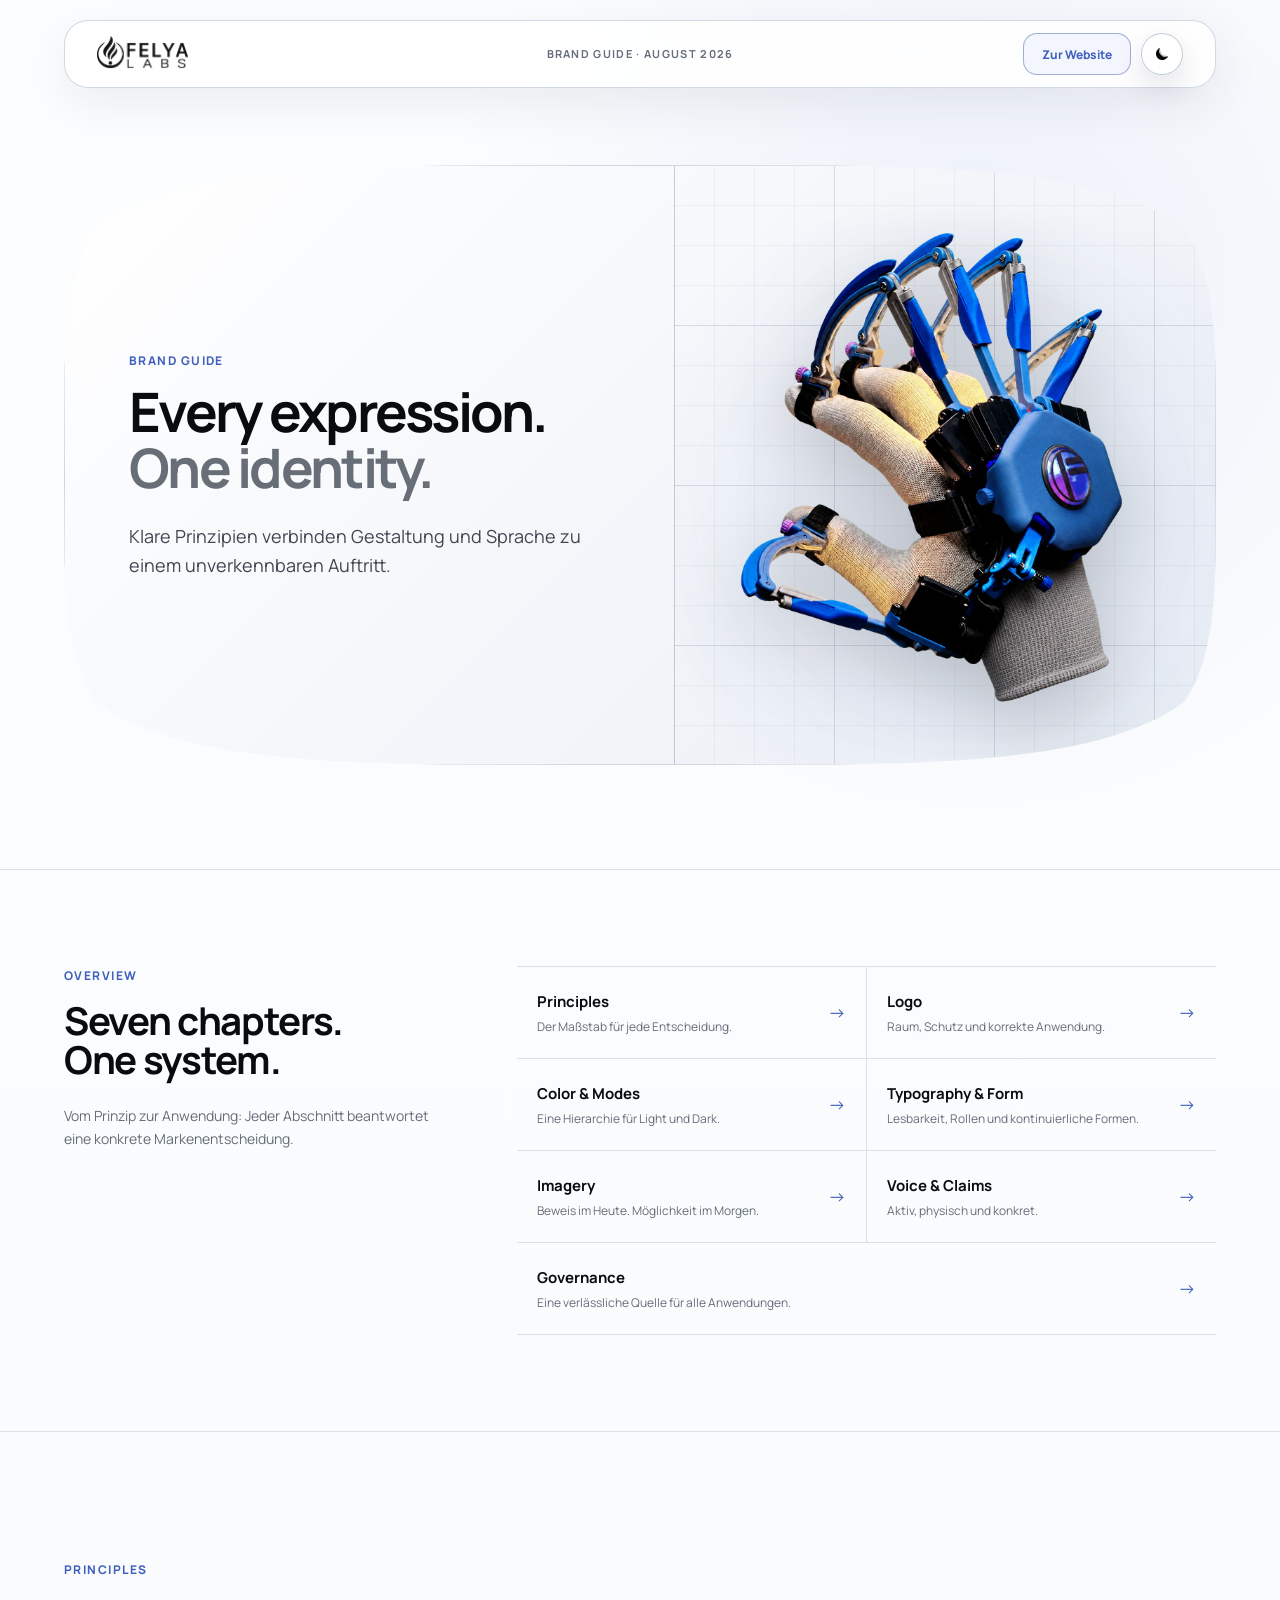
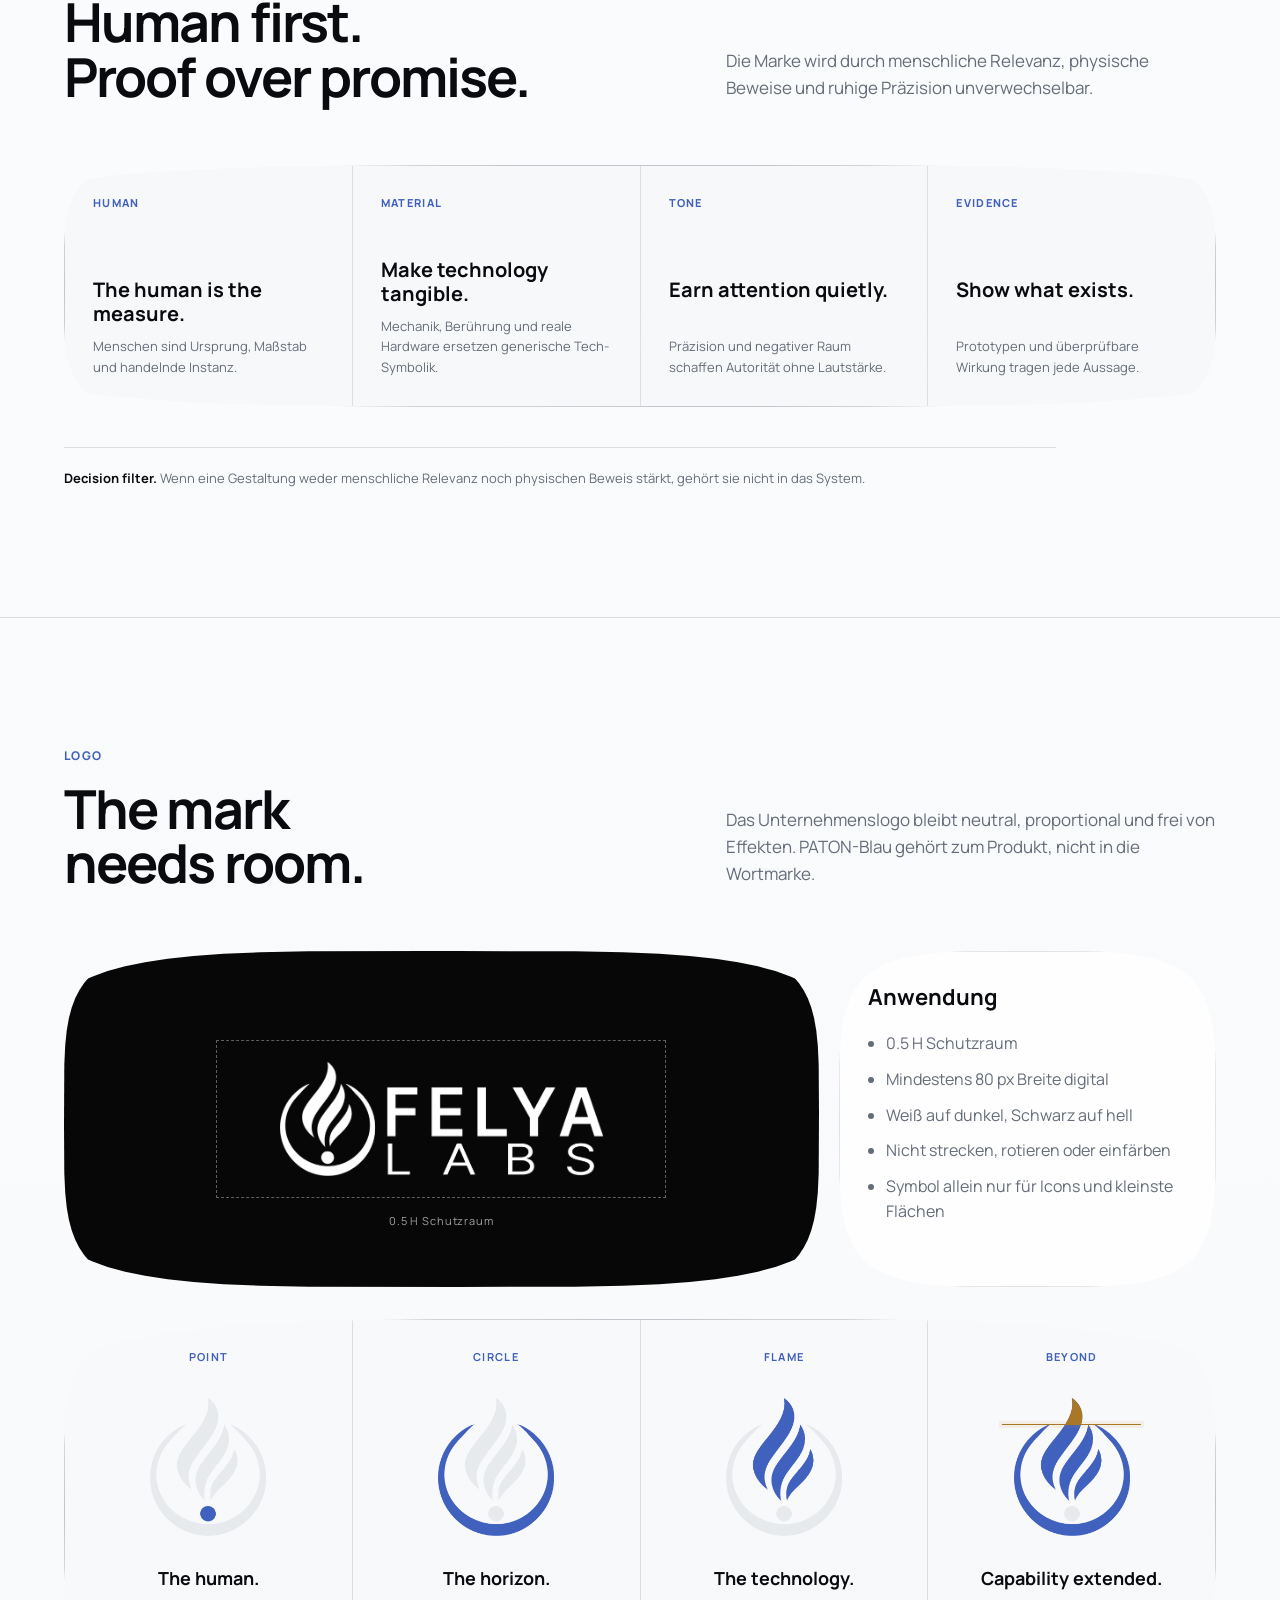
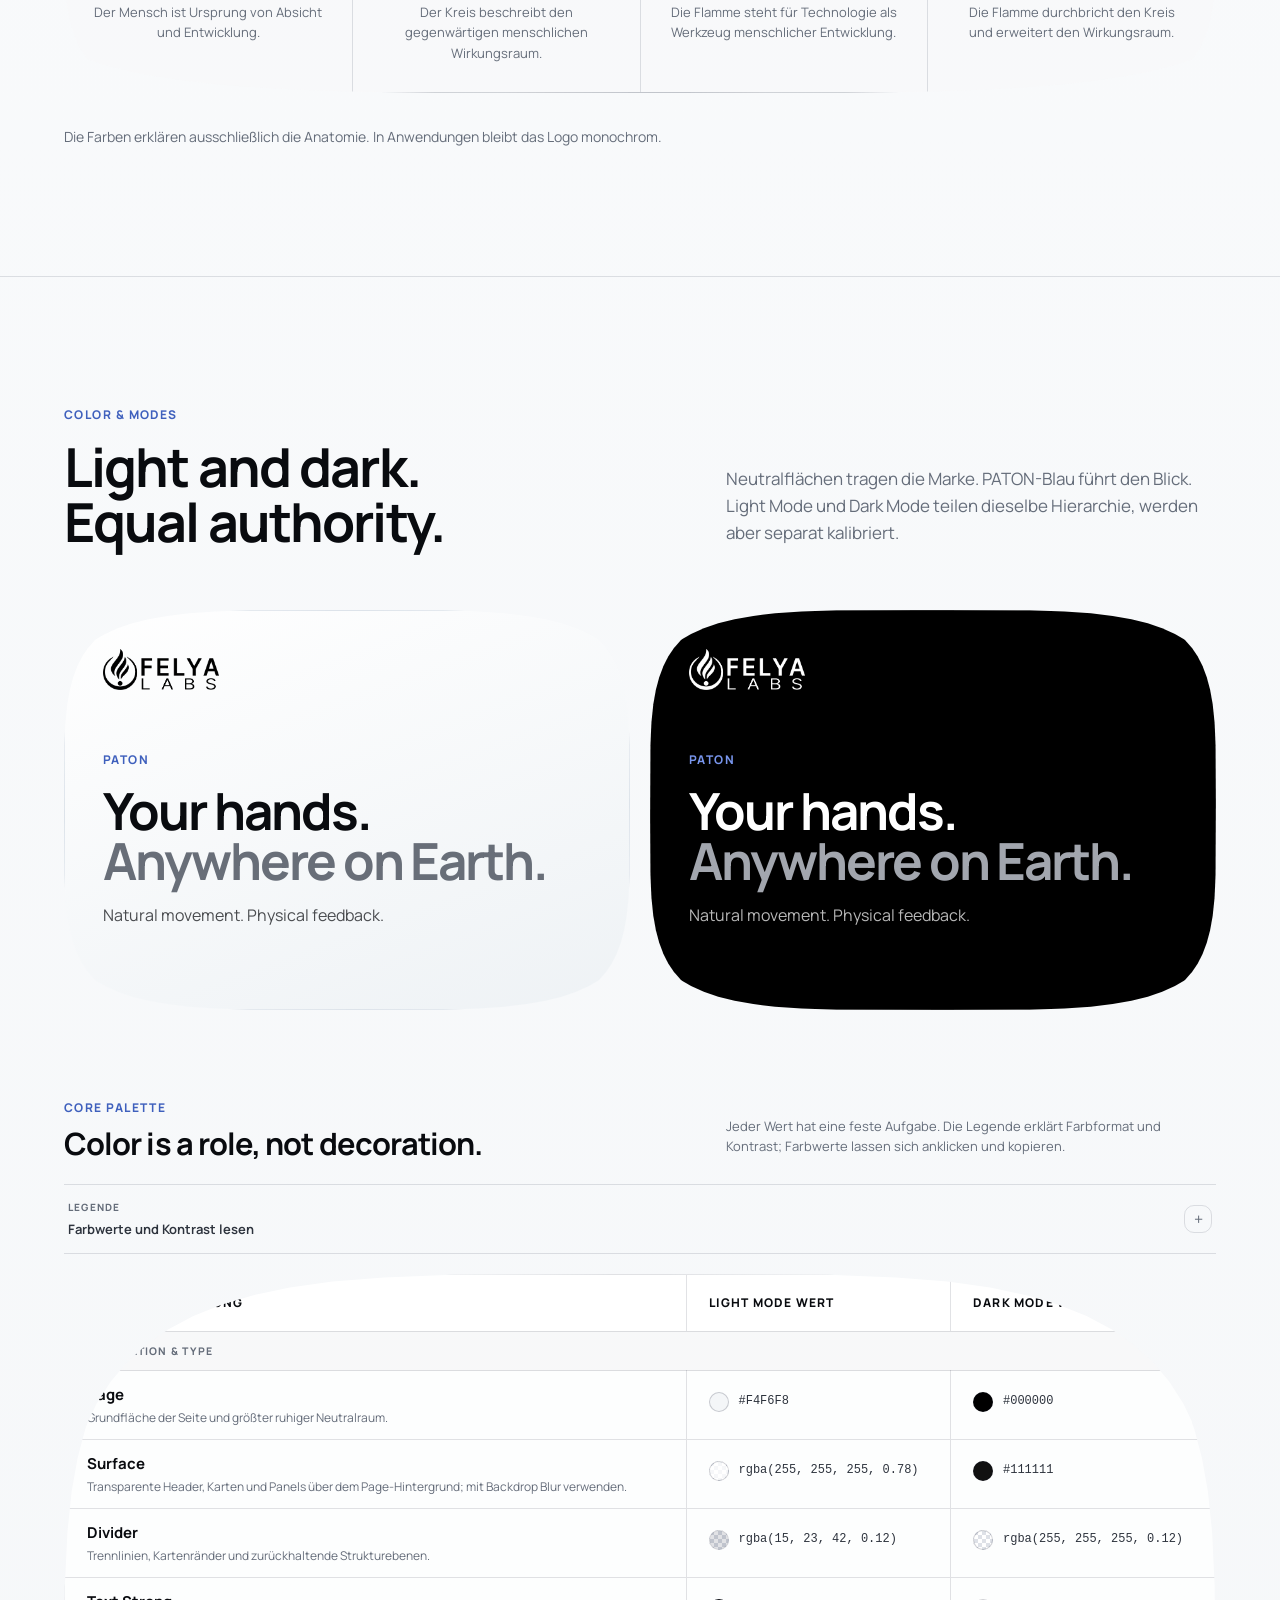
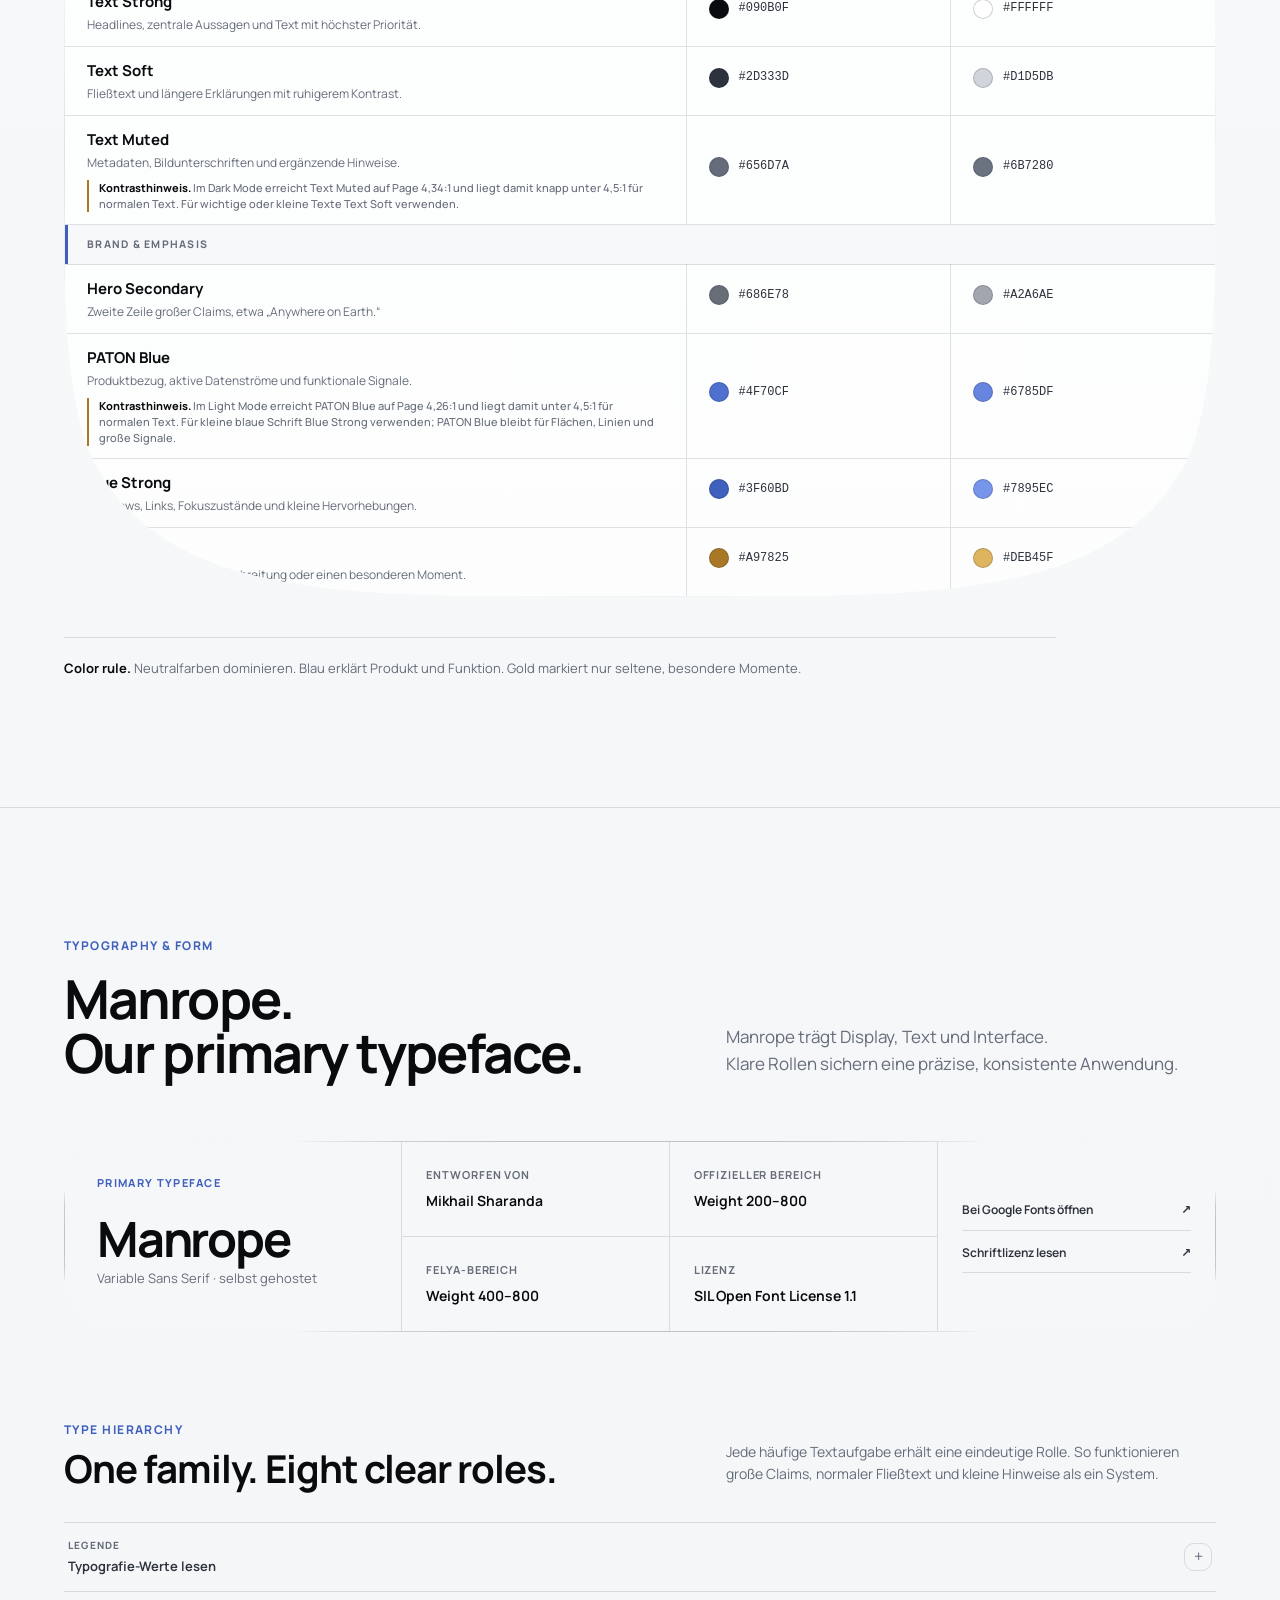
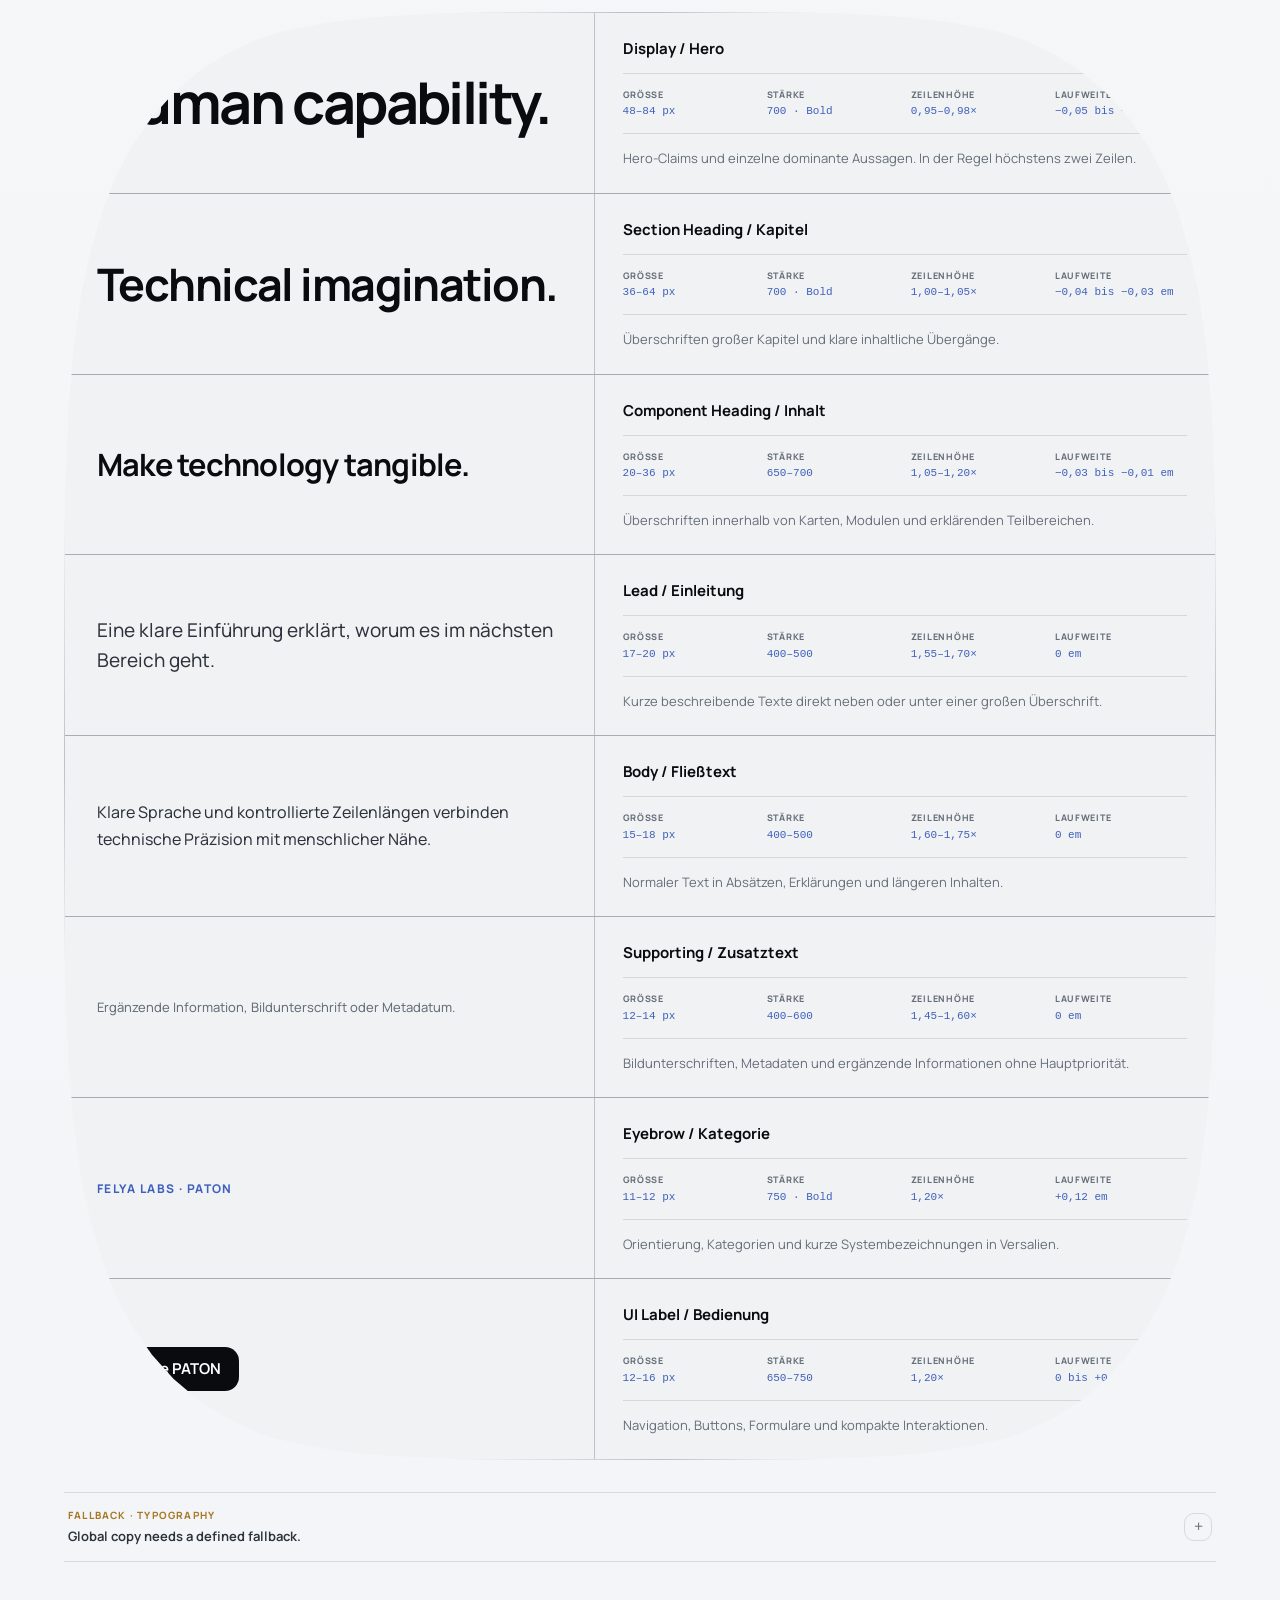
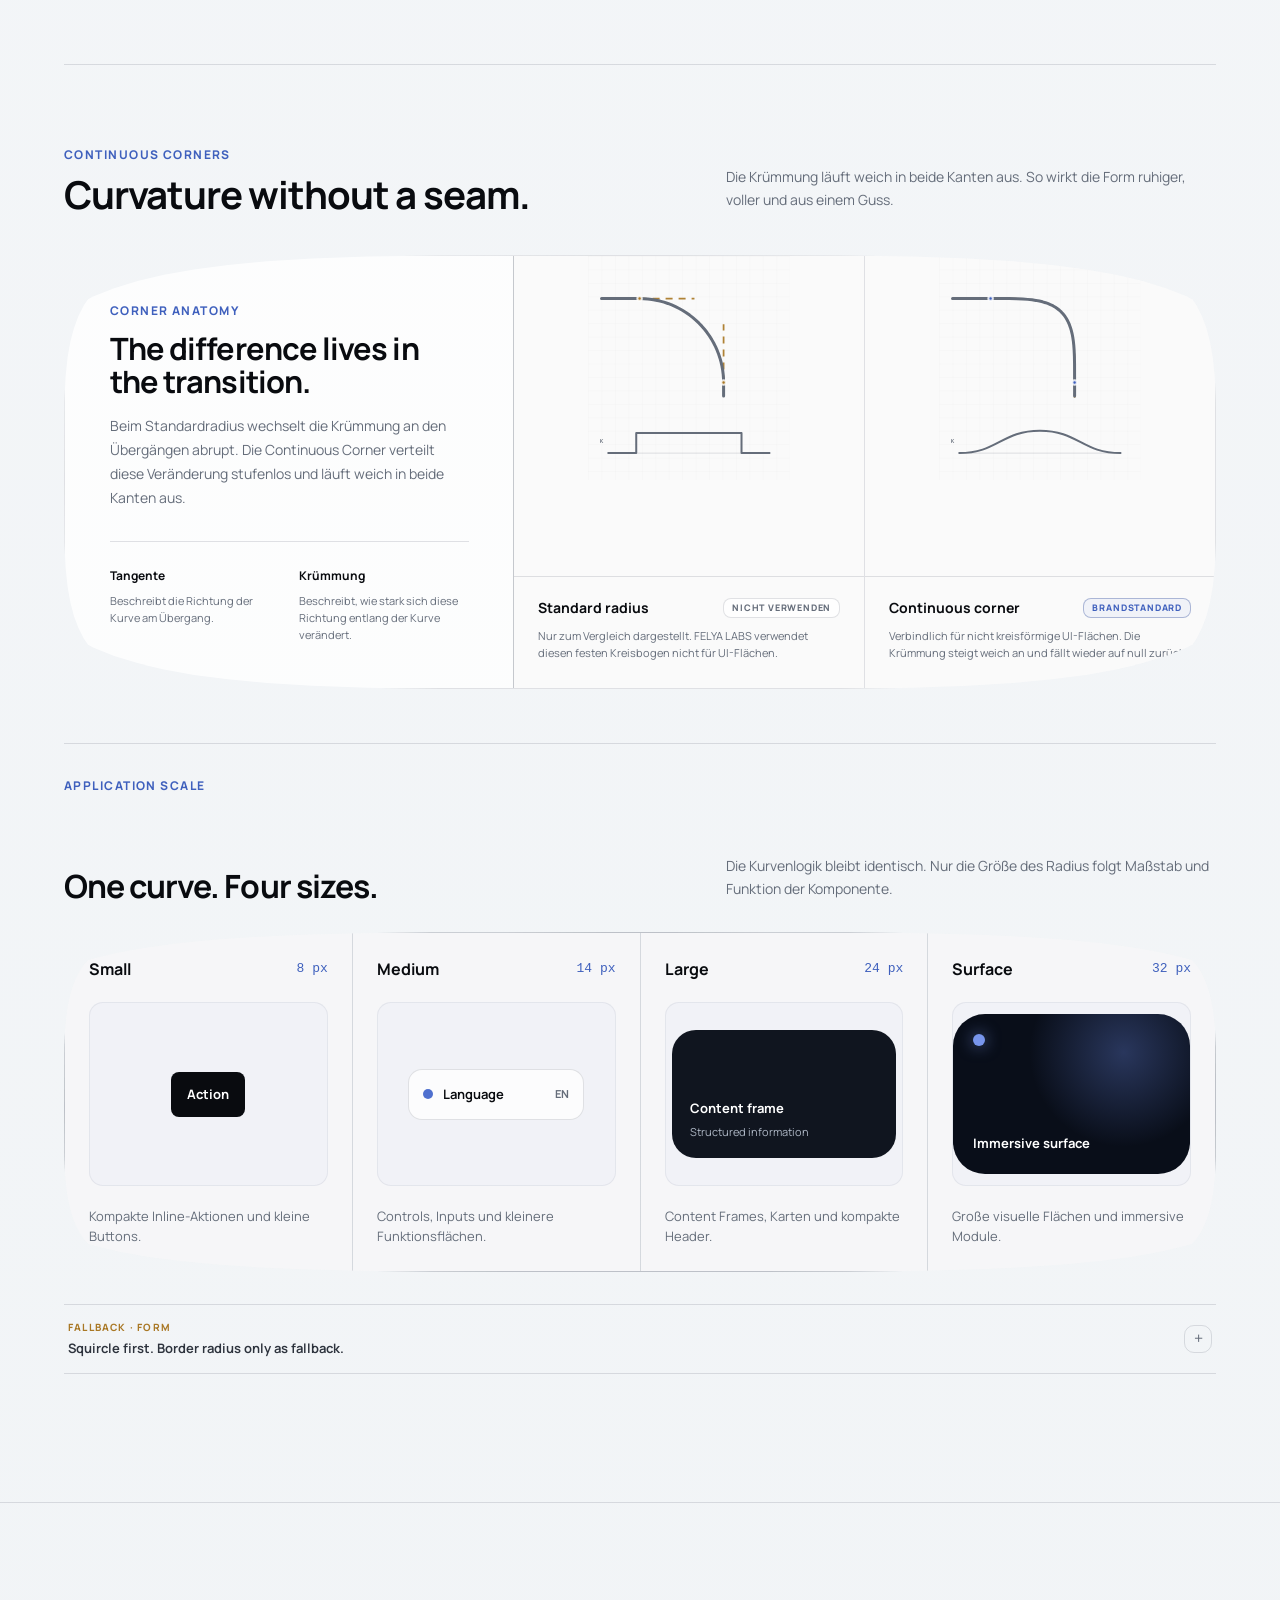
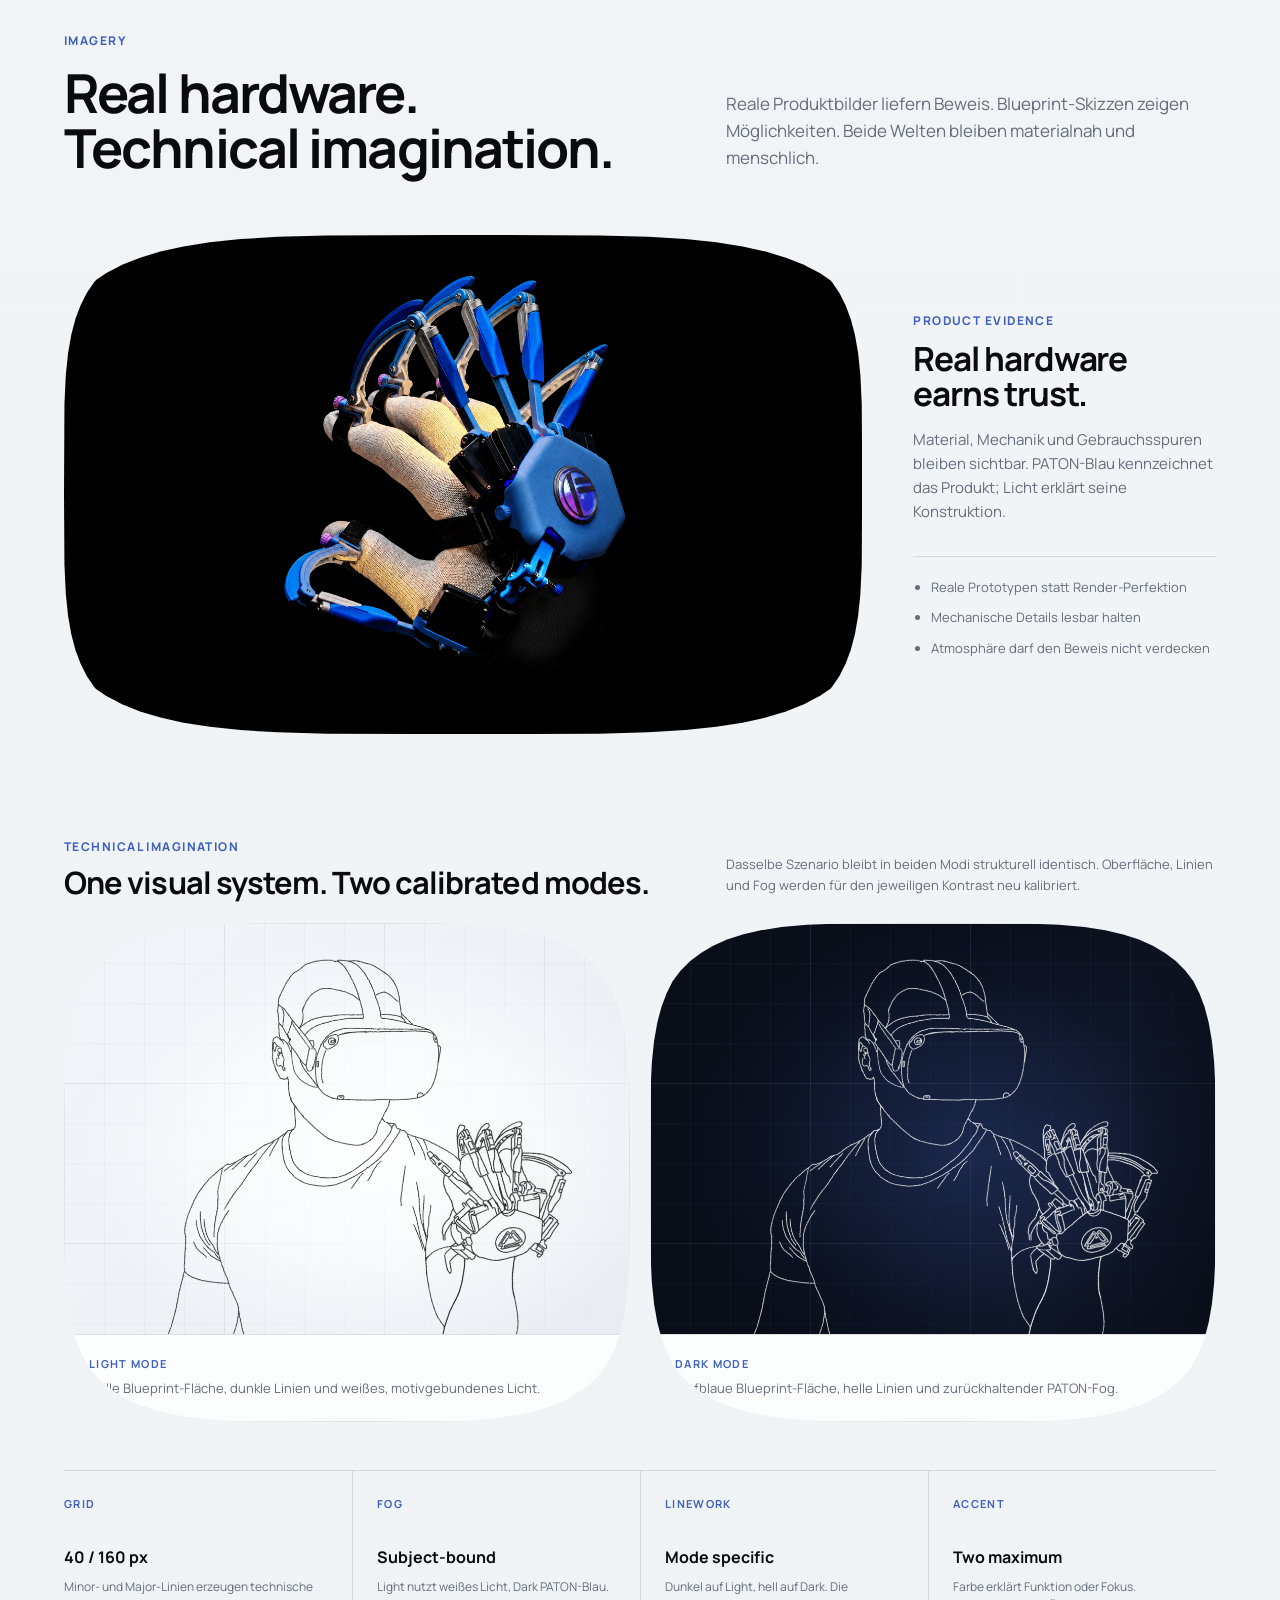
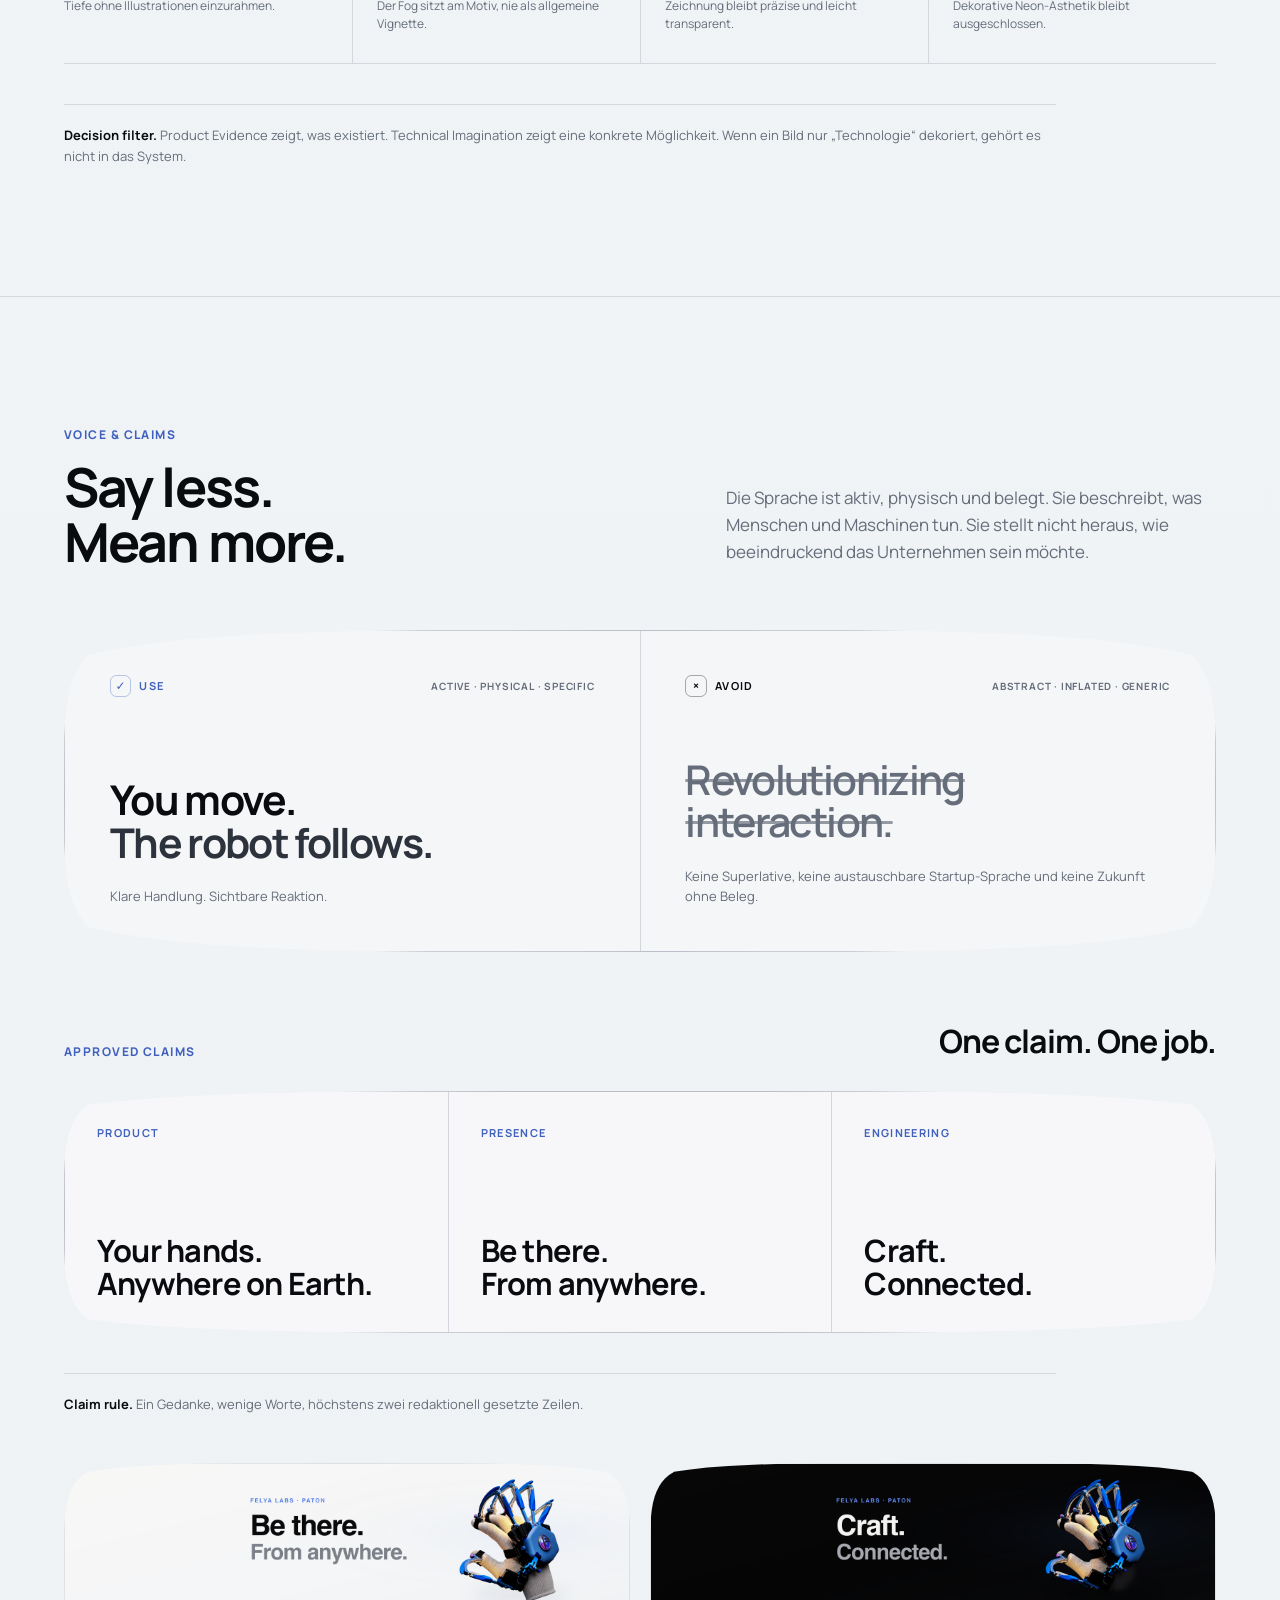
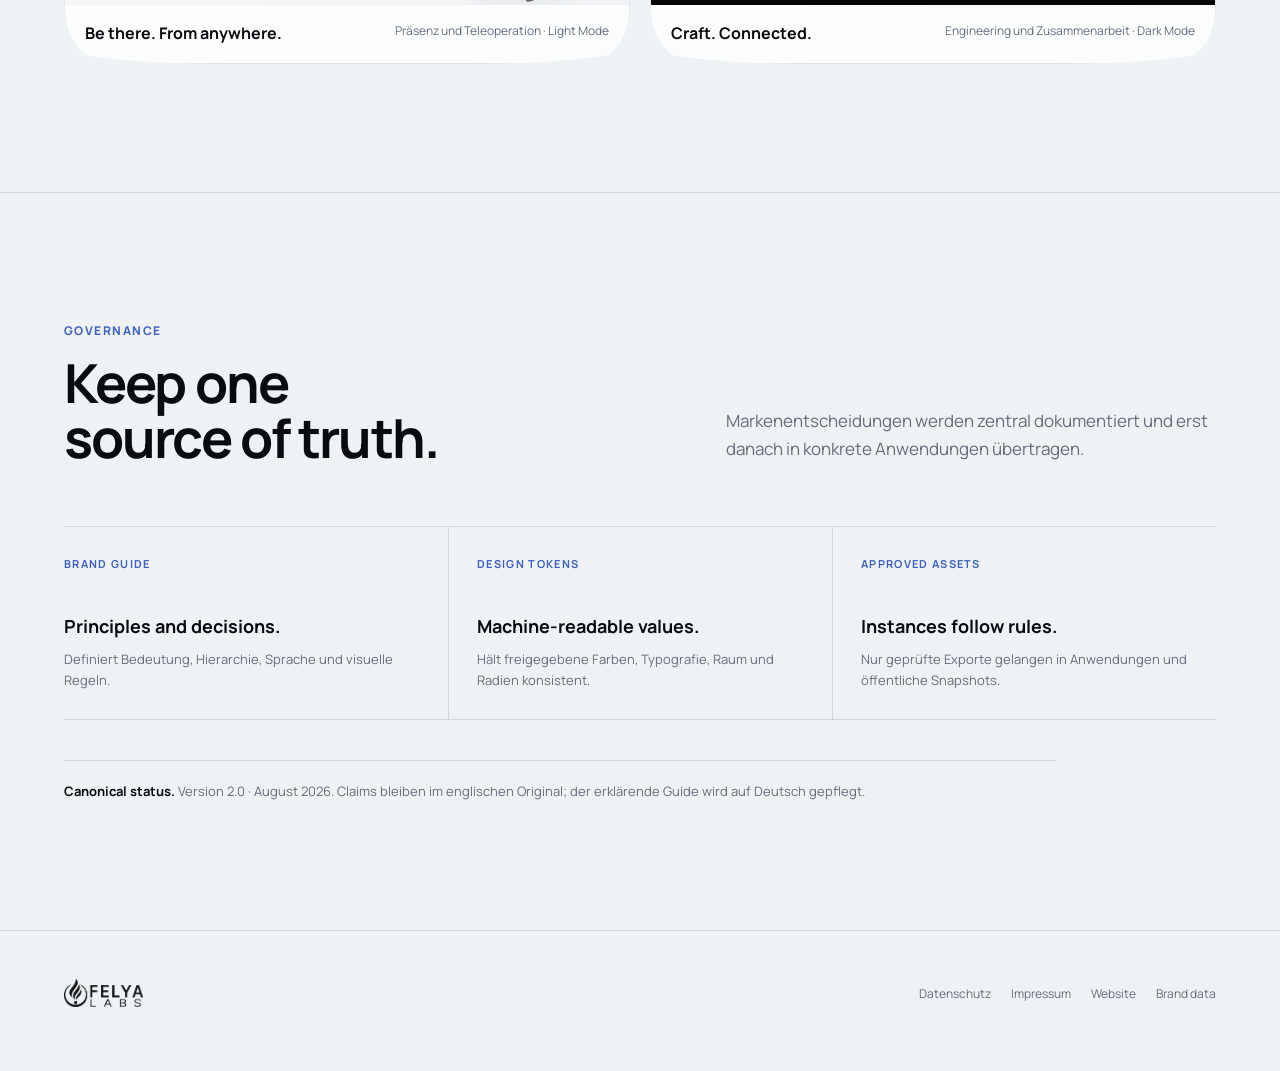
==== index.html @ 759ecf9c "Deploy repaired mobile corner snapshot Publish the sanitized snapshot from Stage commit 2bf2fde. Thi" ====
<!DOCTYPE html><html lang="de" data-theme="light"><head><meta charset="utf-8"><meta name="viewport" content="width=device-width, initial-scale=1"><meta name="color-scheme" content="light dark"><script src="/assets/js/theme-init.js"></script><meta name="description" content="Principles, design and language."><meta name="robots" content="noindex, nofollow, noarchive"><meta property="og:type" content="website"><meta property="og:site_name" content="FELYA LABS Brand Guide"><meta property="og:title" content="FELYA LABS Brand Guide"><meta property="og:description" content="Principles, design and language."><meta property="og:url" content="https://brand.felyalabs.com/"><meta property="og:image" content="https://brand.felyalabs.com/assets/social/felya-labs-brand-guide-social-preview-1200x630.jpg"><meta property="og:image:type" content="image/jpeg"><meta property="og:image:width" content="1200"><meta property="og:image:height" content="630"><meta property="og:image:alt" content="FELYA LABS Brand Guide with the claim Every expression. One identity."><meta name="twitter:card" content="summary_large_image"><meta name="twitter:title" content="FELYA LABS Brand Guide"><meta name="twitter:description" content="Principles, design and language."><meta name="twitter:image" content="https://brand.felyalabs.com/assets/social/felya-labs-brand-guide-social-preview-1200x630.jpg"><meta name="twitter:image:alt" content="FELYA LABS Brand Guide with the claim Every expression. One identity."><meta name="theme-color" media="(prefers-color-scheme: light)" content="#f4f6f8"><meta name="theme-color" media="(prefers-color-scheme: dark)" content="#000000"><link rel="canonical" href="https://brand.felyalabs.com/"><link rel="icon" href="/favicon.ico?v=brand-guide-dark" sizes="any"><link rel="icon" type="image/png" sizes="32x32" href="/assets/favicon/favicon-32x32.png?v=brand-guide-dark"><link rel="icon" type="image/png" sizes="16x16" href="/assets/favicon/favicon-16x16.png?v=brand-guide-dark"><link rel="apple-touch-icon" sizes="180x180" href="/assets/favicon/apple-touch-icon.png?v=brand-guide-dark"><link rel="manifest" href="/assets/favicon/site.webmanifest?v=brand-guide-dark"><title>FELYA LABS Brand Guide</title><link rel="stylesheet" href="/_astro/BrandGuideFooter.CzAcwj4Q.css"></head><body><a class="skip-link" href="#brand-system">Zum Brand Guide springen</a><header class="topbar shell"><a class="topbar-logo" href="#brand-system" aria-label="FELYA LABS Brand Guide, zum Anfang"><img src="/assets/brand/felya-labs-wordmark-white.webp" alt="FELYA LABS"></a><p class="topbar-meta">Brand Guide · August 2026</p><div class="topbar-actions"><a class="topbar-site-link" href="https://felyalabs.com" target="_blank" rel="noopener noreferrer" aria-label="FELYA LABS Website in neuem Tab öffnen">Zur Website</a><button type="button" data-theme-toggle class="theme-toggle" aria-label="Zum dunklen Farbschema wechseln" aria-pressed="false"><span class="theme-toggle__icon theme-toggle__icon--sun" aria-hidden="true"><svg focusable="false" width="18" height="18" viewBox="0 0 24 24" fill="none" stroke="currentColor" stroke-width="1.65" stroke-linecap="round" stroke-linejoin="round"><circle cx="12" cy="12" r="3.7"></circle><g opacity="0.82"><path d="M12 2.25v1.9"></path><path d="M12 19.85v1.9"></path><path d="m5.1 5.1 1.34 1.34"></path><path d="m17.56 17.56 1.34 1.34"></path><path d="M2.25 12h1.9"></path><path d="M19.85 12h1.9"></path><path d="m6.44 17.56-1.34 1.34"></path><path d="m18.9 5.1-1.34 1.34"></path></g></svg></span><span class="theme-toggle__icon theme-toggle__icon--moon" aria-hidden="true"><svg focusable="false" width="18" height="18" viewBox="0 0 24 24" fill="none"><path d="M20.2 14.65A7.9 7.9 0 0 1 9.35 3.8a8.4 8.4 0 1 0 10.85 10.85Z" fill="currentColor"></path><path d="M17.8 15.2A8.4 8.4 0 0 1 8.8 6.2" stroke="currentColor" stroke-width="1.5" stroke-linecap="round" opacity="0.34"></path></svg></span></button><script type="module">var e=Array.from(document.querySelectorAll(`[data-theme-toggle]`)),t=(t,n=!0)=>{let r=t===`dark`?`light`:`dark`;if(document.documentElement.dataset.theme=t,document.documentElement.style.colorScheme=t,n){document.documentElement.dataset.themeSource=`user`;try{window.localStorage.setItem(`felya-labs-theme`,t)}catch{}}e.forEach(e=>{e.dataset.themeNext=r,e.setAttribute(`aria-pressed`,String(t===`light`)),e.setAttribute(`aria-label`,r===`light`?`Zum hellen Farbschema wechseln`:`Zum dunklen Farbschema wechseln`)}),document.dispatchEvent(new CustomEvent(`felya:themechange`,{detail:{theme:t,userInitiated:n}}))};t(document.documentElement.dataset.theme===`dark`?`dark`:`light`,!1),e.forEach(e=>{e.addEventListener(`click`,()=>{t(e.dataset.themeNext===`light`?`light`:`dark`)})});</script></div></header><main><div class="hero" id="brand-system"><div class="hero-inner shell"><div class="hero-copy"><p class="eyebrow">Brand Guide</p><h1><span class="headline-line">Every expression.</span><span class="headline-line hero-brand-claim__secondary">One identity.</span></h1><p>Klare Prinzipien verbinden Gestaltung und Sprache zu einem unverkennbaren Auftritt.</p></div><div class="hero-product"><img src="/assets/hero/paton-glove-light-premium-v1-1200.webp" srcset="/assets/hero/paton-glove-light-premium-v1-640.webp 640w, /assets/hero/paton-glove-light-premium-v1-768.webp 768w, /assets/hero/paton-glove-light-premium-v1-960.webp 960w, /assets/hero/paton-glove-light-premium-v1-1200.webp 1200w" sizes="(min-width: 1280px) 520px, (min-width: 901px) 42vw, (min-width: 541px) 520px, calc(100vw - 48px)" width="1200" height="1343" alt="PATON haptic glove" loading="eager" decoding="async" fetchpriority="high"></div></div></div><script type="module">var e=document.querySelector(`.hero-product`);e&&(document.addEventListener(`felya:themechange`,t=>{t.detail?.userInitiated&&(e.classList.remove(`hero-product--theme-transition`),e.offsetWidth,e.classList.add(`hero-product--theme-transition`))}),e.addEventListener(`animationend`,t=>{t.animationName===`hero-theme-fog-pulse`&&e.classList.remove(`hero-product--theme-transition`)}));</script><section class="guide-index" id="overview" aria-labelledby="guide-index-title"><div class="guide-index__inner shell"><div><p class="eyebrow">Overview</p><h2 id="guide-index-title"><span class="headline-line">Seven chapters.</span><span class="headline-line">One system.</span></h2><p class="guide-index__summary">Vom Prinzip zur Anwendung: Jeder Abschnitt beantwortet eine konkrete Markenentscheidung.</p></div><div class="guide-index__contents"><nav aria-label="Inhaltsübersicht des FELYA LABS Brand Guides"><a href="#principles"><span><strong>Principles</strong><small>Der Maßstab für jede Entscheidung.</small></span><i aria-hidden="true">→</i></a><a href="#logo-system"><span><strong>Logo</strong><small>Raum, Schutz und korrekte Anwendung.</small></span><i aria-hidden="true">→</i></a><a href="#color-modes"><span><strong>Color &amp; Modes</strong><small>Eine Hierarchie für Light und Dark.</small></span><i aria-hidden="true">→</i></a><a href="#typography-form"><span><strong>Typography &amp; Form</strong><small>Lesbarkeit, Rollen und kontinuierliche Formen.</small></span><i aria-hidden="true">→</i></a><a href="#imagery"><span><strong>Imagery</strong><small>Beweis im Heute. Möglichkeit im Morgen.</small></span><i aria-hidden="true">→</i></a><a href="#voice-claims"><span><strong>Voice &amp; Claims</strong><small>Aktiv, physisch und konkret.</small></span><i aria-hidden="true">→</i></a><a href="#governance"><span><strong>Governance</strong><small>Eine verlässliche Quelle für alle Anwendungen.</small></span><i aria-hidden="true">→</i></a></nav></div></div></section><section id="principles"><div class="shell"><div class="intro"><div class="intro-heading"><p class="eyebrow">Principles</p><h2><span class="headline-line">Human first.</span><span class="headline-line">Proof over promise.</span></h2></div><p>Die Marke wird durch menschliche Relevanz, physische Beweise und ruhige Präzision unverwechselbar.</p></div><div class="principle-grid principle-list"><article class="principle"><b>Human</b><h3>The human is the measure.</h3><p>Menschen sind Ursprung, Maßstab und handelnde Instanz.</p></article><article class="principle"><b>Material</b><h3>Make technology tangible.</h3><p>Mechanik, Berührung und reale Hardware ersetzen generische Tech-Symbolik.</p></article><article class="principle"><b>Tone</b><h3>Earn attention quietly.</h3><p>Präzision und negativer Raum schaffen Autorität ohne Lautstärke.</p></article><article class="principle"><b>Evidence</b><h3>Show what exists.</h3><p>Prototypen und überprüfbare Wirkung tragen jede Aussage.</p></article></div><p class="chapter-rule"><strong>Decision filter.</strong> Wenn eine Gestaltung weder menschliche Relevanz noch physischen Beweis stärkt, gehört sie nicht in das System.</p></div></section><section id="logo-system"><div class="shell"><div class="intro"><div class="intro-heading"><p class="eyebrow">Logo</p><h2><span class="headline-line">The mark</span><span class="headline-line">needs room.</span></h2></div><p>Das Unternehmenslogo bleibt neutral, proportional und frei von Effekten. PATON-Blau gehört zum Produkt, nicht in die Wortmarke.</p></div><div class="logo-overview"><div class="logo-stage"><div class="clearspace"><img src="/assets/brand/felya-labs-wordmark-white.webp" alt="FELYA LABS Logo mit Schutzraum"></div></div><div class="logo-rules"><h3>Anwendung</h3><ul class="rule-list"><li>0.5 H Schutzraum</li><li>Mindestens 80 px Breite digital</li><li>Weiß auf dunkel, Schwarz auf hell</li><li>Nicht strecken, rotieren oder einfärben</li><li>Symbol allein nur für Icons und kleinste Flächen</li></ul></div></div><div class="symbol-story"><article><b>Point</b><div class="logo-anatomy" aria-hidden="true"><img class="logo-anatomy__layer logo-anatomy__full" src="/assets/logo-anatomy/full-mark-muted.png" alt=""><img class="logo-anatomy__layer" src="/assets/logo-anatomy/point-blue.png" alt=""></div><strong>The human.</strong><p>Der Mensch ist Ursprung von Absicht und Entwicklung.</p></article><article><b>Circle</b><div class="logo-anatomy" aria-hidden="true"><img class="logo-anatomy__layer logo-anatomy__full" src="/assets/logo-anatomy/full-mark-muted.png" alt=""><img class="logo-anatomy__layer" src="/assets/logo-anatomy/circle-blue.png" alt=""></div><strong>The horizon.</strong><p>Der Kreis beschreibt den gegenwärtigen menschlichen Wirkungsraum.</p></article><article><b>Flame</b><div class="logo-anatomy" aria-hidden="true"><img class="logo-anatomy__layer logo-anatomy__full" src="/assets/logo-anatomy/full-mark-muted.png" alt=""><img class="logo-anatomy__layer" src="/assets/logo-anatomy/flame-blue.png" alt=""></div><strong>The technology.</strong><p>Die Flamme steht für Technologie als Werkzeug menschlicher Entwicklung.</p></article><article><b>Beyond</b><div class="logo-anatomy" aria-hidden="true"><img class="logo-anatomy__layer logo-anatomy__full" src="/assets/logo-anatomy/full-mark-muted.png" alt=""><img class="logo-anatomy__layer" src="/assets/logo-anatomy/circle-blue.png" alt=""><img class="logo-anatomy__layer" src="/assets/logo-anatomy/flame-blue.png" alt=""><span class="logo-anatomy__horizon"></span><img class="logo-anatomy__layer logo-anatomy__beyond" src="/assets/logo-anatomy/flame-gold.png" alt=""></div><strong>Capability extended.</strong><p>Die Flamme durchbricht den Kreis und erweitert den Wirkungsraum.</p></article></div><p class="section-note">Die Farben erklären ausschließlich die Anatomie. In Anwendungen bleibt das Logo monochrom.</p></div></section><section id="color-modes"><div class="shell"><div class="intro"><div class="intro-heading"><p class="eyebrow">Color &amp; Modes</p><h2><span class="headline-line">Light and dark.</span><span class="headline-line">Equal authority.</span></h2></div><p>Neutralflächen tragen die Marke. PATON-Blau führt den Blick. Light Mode und Dark Mode teilen dieselbe Hierarchie, werden aber separat kalibriert.</p></div><div class="theme-pair"><article class="theme theme--light"><img class="theme-logo" src="/assets/brand/felya-labs-wordmark-white.webp" alt=""><p class="eyebrow">PATON</p><h3><span class="headline-line">Your hands.</span><span class="headline-line">Anywhere on Earth.</span></h3><p>Natural movement. Physical feedback.</p></article><article class="theme theme--dark"><img class="theme-logo" src="/assets/brand/felya-labs-wordmark-white.webp" alt=""><p class="eyebrow">PATON</p><h3><span class="headline-line">Your hands.</span><span class="headline-line">Anywhere on Earth.</span></h3><p>Natural movement. Physical feedback.</p></article></div><div class="module-heading"><div><p class="eyebrow">Core palette</p><h3>Color is a role, not decoration.</h3></div><p>Jeder Wert hat eine feste Aufgabe. Die Legende erklärt Farbformat und Kontrast; Farbwerte lassen sich anklicken und kopieren.</p></div><details class="system-note system-note--guide"><summary><span><b>Legende</b><strong>Farbwerte und Kontrast lesen</strong></span><i aria-hidden="true">+</i></summary><dl class="system-note__content system-note__content--three"><div><dt>HEX</dt><dd><code>#4F70CF</code> bezeichnet eine vollständig deckende Bildschirmfarbe.</dd></div><div><dt>RGBA</dt><dd><code>rgba(…)</code> enthält zusätzlich eine Transparenz von 0 bis 1.</dd></div><div><dt>Kontrast</dt><dd><code>4,5:1</code> ist der empfohlene Mindestwert für normalen Text.</dd></div></dl></details><div class="token-matrix"><table aria-label="Semantische Kernpalette für Light Mode und Dark Mode"><thead><tr><th scope="col">Rolle &amp; Verwendung</th><th scope="col">Light Mode Wert</th><th scope="col">Dark Mode Wert</th></tr></thead><tbody><tr class="token-group"><th colspan="3">Foundation &amp; Type</th></tr><tr class="token-row"><th scope="row"><strong>Page</strong><span>Grundfläche der Seite und größter ruhiger Neutralraum.</span></th><td data-mode="Light Mode"><button class="token-value token-copy" type="button" data-copy="#F4F6F8" aria-label="Farbcode #F4F6F8 kopieren"><i style="--chip:#f4f6f8"></i><span class="token-copy__text"><code>#F4F6F8</code><span class="token-copy__feedback" aria-hidden="true">Kopiert</span></span></button></td><td data-mode="Dark Mode"><button class="token-value token-copy" type="button" data-copy="#000000" aria-label="Farbcode #000000 kopieren"><i style="--chip:#000000"></i><span class="token-copy__text"><code>#000000</code><span class="token-copy__feedback" aria-hidden="true">Kopiert</span></span></button></td></tr><tr class="token-row"><th scope="row"><strong>Surface</strong><span>Transparente Header, Karten und Panels über dem Page-Hintergrund; mit Backdrop Blur verwenden.</span></th><td data-mode="Light Mode"><button class="token-value token-copy" type="button" data-copy="rgba(255, 255, 255, 0.78)" aria-label="Farbcode rgba(255, 255, 255, 0.78) kopieren"><i class="token-swatch--alpha" style="--chip:rgba(255,255,255,.78)"></i><span class="token-copy__text"><code>rgba(255, 255, 255, 0.78)</code><span class="token-copy__feedback" aria-hidden="true">Kopiert</span></span></button></td><td data-mode="Dark Mode"><button class="token-value token-copy" type="button" data-copy="#111111" aria-label="Farbcode #111111 kopieren"><i style="--chip:#111111"></i><span class="token-copy__text"><code>#111111</code><span class="token-copy__feedback" aria-hidden="true">Kopiert</span></span></button></td></tr><tr class="token-row"><th scope="row"><strong>Divider</strong><span>Trennlinien, Kartenränder und zurückhaltende Strukturebenen.</span></th><td data-mode="Light Mode"><button class="token-value token-copy" type="button" data-copy="rgba(15, 23, 42, 0.12)" aria-label="Farbcode rgba(15, 23, 42, 0.12) kopieren"><i class="token-swatch--alpha" style="--chip:rgba(15,23,42,.12)"></i><span class="token-copy__text"><code>rgba(15, 23, 42, 0.12)</code><span class="token-copy__feedback" aria-hidden="true">Kopiert</span></span></button></td><td data-mode="Dark Mode"><button class="token-value token-copy" type="button" data-copy="rgba(255, 255, 255, 0.12)" aria-label="Farbcode rgba(255, 255, 255, 0.12) kopieren"><i class="token-swatch--alpha" style="--chip:rgba(255,255,255,.12)"></i><span class="token-copy__text"><code>rgba(255, 255, 255, 0.12)</code><span class="token-copy__feedback" aria-hidden="true">Kopiert</span></span></button></td></tr><tr class="token-row"><th scope="row"><strong>Text Strong</strong><span>Headlines, zentrale Aussagen und Text mit höchster Priorität.</span></th><td data-mode="Light Mode"><button class="token-value token-copy" type="button" data-copy="#090B0F" aria-label="Farbcode #090B0F kopieren"><i style="--chip:#090b0f"></i><span class="token-copy__text"><code>#090B0F</code><span class="token-copy__feedback" aria-hidden="true">Kopiert</span></span></button></td><td data-mode="Dark Mode"><button class="token-value token-copy" type="button" data-copy="#FFFFFF" aria-label="Farbcode #FFFFFF kopieren"><i style="--chip:#ffffff"></i><span class="token-copy__text"><code>#FFFFFF</code><span class="token-copy__feedback" aria-hidden="true">Kopiert</span></span></button></td></tr><tr class="token-row"><th scope="row"><strong>Text Soft</strong><span>Fließtext und längere Erklärungen mit ruhigerem Kontrast.</span></th><td data-mode="Light Mode"><button class="token-value token-copy" type="button" data-copy="#2D333D" aria-label="Farbcode #2D333D kopieren"><i style="--chip:#2d333d"></i><span class="token-copy__text"><code>#2D333D</code><span class="token-copy__feedback" aria-hidden="true">Kopiert</span></span></button></td><td data-mode="Dark Mode"><button class="token-value token-copy" type="button" data-copy="#D1D5DB" aria-label="Farbcode #D1D5DB kopieren"><i style="--chip:#d1d5db"></i><span class="token-copy__text"><code>#D1D5DB</code><span class="token-copy__feedback" aria-hidden="true">Kopiert</span></span></button></td></tr><tr class="token-row"><th scope="row"><strong>Text Muted</strong><span>Metadaten, Bildunterschriften und ergänzende Hinweise.</span><small><b>Kontrasthinweis.</b> Im Dark Mode erreicht Text Muted auf Page 4,34:1 und liegt damit knapp unter 4,5:1 für normalen Text. Für wichtige oder kleine Texte Text Soft verwenden.</small></th><td data-mode="Light Mode"><button class="token-value token-copy" type="button" data-copy="#656D7A" aria-label="Farbcode #656D7A kopieren"><i style="--chip:#656d7a"></i><span class="token-copy__text"><code>#656D7A</code><span class="token-copy__feedback" aria-hidden="true">Kopiert</span></span></button></td><td data-mode="Dark Mode"><button class="token-value token-copy" type="button" data-copy="#6B7280" aria-label="Farbcode #6B7280 kopieren"><i style="--chip:#6b7280"></i><span class="token-copy__text"><code>#6B7280</code><span class="token-copy__feedback" aria-hidden="true">Kopiert</span></span></button></td></tr><tr class="token-group"><th colspan="3">Brand &amp; Emphasis</th></tr><tr class="token-row"><th scope="row"><strong>Hero Secondary</strong><span>Zweite Zeile großer Claims, etwa „Anywhere on Earth.“</span></th><td data-mode="Light Mode"><button class="token-value token-copy" type="button" data-copy="#686E78" aria-label="Farbcode #686E78 kopieren"><i style="--chip:#686e78"></i><span class="token-copy__text"><code>#686E78</code><span class="token-copy__feedback" aria-hidden="true">Kopiert</span></span></button></td><td data-mode="Dark Mode"><button class="token-value token-copy" type="button" data-copy="#A2A6AE" aria-label="Farbcode #A2A6AE kopieren"><i style="--chip:#a2a6ae"></i><span class="token-copy__text"><code>#A2A6AE</code><span class="token-copy__feedback" aria-hidden="true">Kopiert</span></span></button></td></tr><tr class="token-row"><th scope="row"><strong>PATON Blue</strong><span>Produktbezug, aktive Datenströme und funktionale Signale.</span><small><b>Kontrasthinweis.</b> Im Light Mode erreicht PATON Blue auf Page 4,26:1 und liegt damit unter 4,5:1 für normalen Text. Für kleine blaue Schrift Blue Strong verwenden; PATON Blue bleibt für Flächen, Linien und große Signale.</small></th><td data-mode="Light Mode"><button class="token-value token-copy" type="button" data-copy="#4F70CF" aria-label="Farbcode #4F70CF kopieren"><i style="--chip:#4f70cf"></i><span class="token-copy__text"><code>#4F70CF</code><span class="token-copy__feedback" aria-hidden="true">Kopiert</span></span></button></td><td data-mode="Dark Mode"><button class="token-value token-copy" type="button" data-copy="#6785DF" aria-label="Farbcode #6785DF kopieren"><i style="--chip:#6785df"></i><span class="token-copy__text"><code>#6785DF</code><span class="token-copy__feedback" aria-hidden="true">Kopiert</span></span></button></td></tr><tr class="token-row"><th scope="row"><strong>Blue Strong</strong><span>Eyebrows, Links, Fokuszustände und kleine Hervorhebungen.</span></th><td data-mode="Light Mode"><button class="token-value token-copy" type="button" data-copy="#3F60BD" aria-label="Farbcode #3F60BD kopieren"><i style="--chip:#3f60bd"></i><span class="token-copy__text"><code>#3F60BD</code><span class="token-copy__feedback" aria-hidden="true">Kopiert</span></span></button></td><td data-mode="Dark Mode"><button class="token-value token-copy" type="button" data-copy="#7895EC" aria-label="Farbcode #7895EC kopieren"><i style="--chip:#7895ec"></i><span class="token-copy__text"><code>#7895EC</code><span class="token-copy__feedback" aria-hidden="true">Kopiert</span></span></button></td></tr><tr class="token-row"><th scope="row"><strong>Signal Gold</strong><span>Seltener Hinweis auf Überschreitung oder einen besonderen Moment.</span></th><td data-mode="Light Mode"><button class="token-value token-copy" type="button" data-copy="#A97825" aria-label="Farbcode #A97825 kopieren"><i style="--chip:#a97825"></i><span class="token-copy__text"><code>#A97825</code><span class="token-copy__feedback" aria-hidden="true">Kopiert</span></span></button></td><td data-mode="Dark Mode"><button class="token-value token-copy" type="button" data-copy="#DEB45F" aria-label="Farbcode #DEB45F kopieren"><i style="--chip:#deb45f"></i><span class="token-copy__text"><code>#DEB45F</code><span class="token-copy__feedback" aria-hidden="true">Kopiert</span></span></button></td></tr></tbody></table></div><p class="chapter-rule"><strong>Color rule.</strong> Neutralfarben dominieren. Blau erklärt Produkt und Funktion. Gold markiert nur seltene, besondere Momente.</p></div><div class="color-copy-toast" id="color-copy-status" role="status" aria-live="polite" aria-atomic="true"><span class="color-copy-toast__icon" aria-hidden="true">✓</span><span class="color-copy-toast__message"><strong></strong><code></code></span></div></section><script type="module">var e=document.querySelector(`#color-copy-status`),t=e?.querySelector(`strong`),n=e?.querySelector(`code`),r=new WeakMap,i,a=async e=>{if(navigator.clipboard?.writeText)try{return await navigator.clipboard.writeText(e),!0}catch{}let t=document.createElement(`textarea`);t.value=e,t.setAttribute(`readonly`,``),t.style.position=`fixed`,t.style.opacity=`0`,document.body.appendChild(t),t.select();let n=document.execCommand(`copy`);return t.remove(),n};document.querySelectorAll(`.token-copy`).forEach(o=>{o.addEventListener(`click`,async()=>{let s=o.dataset.copy;if(!s)return;let c=await a(s);o.dataset.copyState=c?`copied`:`error`,e&&t&&n&&(e.dataset.state=c?`copied`:`error`,t.textContent=c?`Farbwert kopiert`:`Kopieren fehlgeschlagen`,n.textContent=s,e.dataset.visible=`true`,i&&window.clearTimeout(i),i=window.setTimeout(()=>{delete e.dataset.visible},2200));let l=r.get(o);l&&window.clearTimeout(l),r.set(o,window.setTimeout(()=>{delete o.dataset.copyState},1600))})});</script><section id="typography-form"><div class="shell"><div class="intro"><div class="intro-heading"><p class="eyebrow">Typography &amp; Form</p><h2><span class="headline-line">Manrope.</span><span class="headline-line">Our primary typeface.</span></h2></div><p class="type-intro-copy"><span>Manrope trägt Display, Text und Interface.</span><span>Klare Rollen sichern eine präzise, konsistente Anwendung.</span></p></div><article class="typeface-card" aria-labelledby="typeface-name"><div class="typeface-identity"><span>Primary typeface</span><h3 id="typeface-name">Manrope</h3><p>Variable Sans Serif · selbst gehostet</p></div><dl class="typeface-meta"><div><dt>Entworfen von</dt><dd>Mikhail Sharanda</dd></div><div><dt>Offizieller Bereich</dt><dd>Weight 200–800</dd></div><div><dt>FELYA-Bereich</dt><dd>Weight 400–800</dd></div><div><dt>Lizenz</dt><dd>SIL Open Font License 1.1</dd></div></dl><div class="typeface-links"><a href="https://fonts.google.com/specimen/Manrope" target="_blank" rel="noreferrer">Bei Google Fonts öffnen <span aria-hidden="true">↗</span></a><a href="/assets/fonts/OFL.txt" target="_blank">Schriftlizenz lesen <span aria-hidden="true">↗</span></a></div></article><div class="type-system"><div class="type-section-heading"><div><p class="eyebrow">Type hierarchy</p><h3>One family. Eight clear roles.</h3></div><p>Jede häufige Textaufgabe erhält eine eindeutige Rolle. So funktionieren große Claims, normaler Fließtext und kleine Hinweise als ein System.</p></div><details class="system-note system-note--guide"><summary><span><b>Legende</b><strong>Typografie-Werte lesen</strong></span><i aria-hidden="true">+</i></summary><dl class="system-note__content system-note__content--four"><div><dt>Größe</dt><dd>Höhe der Schrift in Pixeln.</dd></div><div><dt>Stärke</dt><dd>400 ist Regular, 500 Medium, 700 Bold.</dd></div><div><dt>Zeilenhöhe</dt><dd>Abstand der Zeilen als Faktor der Schriftgröße.</dd></div><div><dt>Laufweite</dt><dd>Abstand der Buchstaben. Minuswerte setzen sie enger.</dd></div></dl></details><div class="type-roles"><article class="type-role type-role--display"><div class="type-role__sample">Human capability.</div><div class="type-role__details"><strong>Display / Hero</strong><dl class="type-role__metrics"><div><dt>Größe</dt><dd>48–84 px</dd></div><div><dt>Stärke</dt><dd>700 · Bold</dd></div><div><dt>Zeilenhöhe</dt><dd>0,95–0,98×</dd></div><div><dt>Laufweite</dt><dd>−0,05 bis −0,04 em</dd></div></dl><p>Hero-Claims und einzelne dominante Aussagen. In der Regel höchstens zwei Zeilen.</p></div></article><article class="type-role type-role--heading"><div class="type-role__sample">Technical imagination.</div><div class="type-role__details"><strong>Section Heading / Kapitel</strong><dl class="type-role__metrics"><div><dt>Größe</dt><dd>36–64 px</dd></div><div><dt>Stärke</dt><dd>700 · Bold</dd></div><div><dt>Zeilenhöhe</dt><dd>1,00–1,05×</dd></div><div><dt>Laufweite</dt><dd>−0,04 bis −0,03 em</dd></div></dl><p>Überschriften großer Kapitel und klare inhaltliche Übergänge.</p></div></article><article class="type-role type-role--component"><div class="type-role__sample">Make technology tangible.</div><div class="type-role__details"><strong>Component Heading / Inhalt</strong><dl class="type-role__metrics"><div><dt>Größe</dt><dd>20–36 px</dd></div><div><dt>Stärke</dt><dd>650–700</dd></div><div><dt>Zeilenhöhe</dt><dd>1,05–1,20×</dd></div><div><dt>Laufweite</dt><dd>−0,03 bis −0,01 em</dd></div></dl><p>Überschriften innerhalb von Karten, Modulen und erklärenden Teilbereichen.</p></div></article><article class="type-role type-role--lead"><div class="type-role__sample"><span>Eine klare Einführung erklärt, worum es im nächsten Bereich geht.</span></div><div class="type-role__details"><strong>Lead / Einleitung</strong><dl class="type-role__metrics"><div><dt>Größe</dt><dd>17–20 px</dd></div><div><dt>Stärke</dt><dd>400–500</dd></div><div><dt>Zeilenhöhe</dt><dd>1,55–1,70×</dd></div><div><dt>Laufweite</dt><dd>0 em</dd></div></dl><p>Kurze beschreibende Texte direkt neben oder unter einer großen Überschrift.</p></div></article><article class="type-role type-role--body"><div class="type-role__sample"><span>Klare Sprache und kontrollierte Zeilenlängen verbinden technische Präzision mit menschlicher Nähe.</span></div><div class="type-role__details"><strong>Body / Fließtext</strong><dl class="type-role__metrics"><div><dt>Größe</dt><dd>15–18 px</dd></div><div><dt>Stärke</dt><dd>400–500</dd></div><div><dt>Zeilenhöhe</dt><dd>1,60–1,75×</dd></div><div><dt>Laufweite</dt><dd>0 em</dd></div></dl><p>Normaler Text in Absätzen, Erklärungen und längeren Inhalten.</p></div></article><article class="type-role type-role--supporting"><div class="type-role__sample"><span>Ergänzende Information, Bildunterschrift oder Metadatum.</span></div><div class="type-role__details"><strong>Supporting / Zusatztext</strong><dl class="type-role__metrics"><div><dt>Größe</dt><dd>12–14 px</dd></div><div><dt>Stärke</dt><dd>400–600</dd></div><div><dt>Zeilenhöhe</dt><dd>1,45–1,60×</dd></div><div><dt>Laufweite</dt><dd>0 em</dd></div></dl><p>Bildunterschriften, Metadaten und ergänzende Informationen ohne Hauptpriorität.</p></div></article><article class="type-role type-role--eyebrow"><div class="type-role__sample">FELYA LABS · PATON</div><div class="type-role__details"><strong>Eyebrow / Kategorie</strong><dl class="type-role__metrics"><div><dt>Größe</dt><dd>11–12 px</dd></div><div><dt>Stärke</dt><dd>750 · Bold</dd></div><div><dt>Zeilenhöhe</dt><dd>1,20×</dd></div><div><dt>Laufweite</dt><dd>+0,12 em</dd></div></dl><p>Orientierung, Kategorien und kurze Systembezeichnungen in Versalien.</p></div></article><article class="type-role type-role--ui"><div class="type-role__sample"><span>Explore PATON</span></div><div class="type-role__details"><strong>UI Label / Bedienung</strong><dl class="type-role__metrics"><div><dt>Größe</dt><dd>12–16 px</dd></div><div><dt>Stärke</dt><dd>650–750</dd></div><div><dt>Zeilenhöhe</dt><dd>1,20×</dd></div><div><dt>Laufweite</dt><dd>0 bis +0,02 em</dd></div></dl><p>Navigation, Buttons, Formulare und kompakte Interaktionen.</p></div></article></div></div><details class="system-note system-note--fallback"><summary><span><b>Fallback · Typography</b><strong>Global copy needs a defined fallback.</strong></span><i aria-hidden="true">+</i></summary><dl class="system-note__content system-note__content--three"><div><dt>Native Manrope</dt><dd>Latin, Latin Extended, Cyrillic, Greek und Vietnamese.</dd></div><div><dt>System fallback</dt><dd>Für nicht enthaltene Schriftsysteme, insbesondere CJK, folgt <code>system-ui, sans-serif</code>.</dd></div><div><dt>Script rule</dt><dd>Versalien und starkes Tracking nicht auf Schriftsysteme übertragen, für die sie typografisch ungeeignet sind.</dd></div></dl></details><div class="form-system" id="continuous-corners"><div class="type-section-heading"><div><p class="eyebrow">Continuous corners</p><h3>Curvature without a seam.</h3></div><p>Die Krümmung läuft weich in beide Kanten aus. So wirkt die Form ruhiger, voller und aus einem Guss.</p></div><div class="corner-anatomy"><div class="corner-anatomy__copy"><p class="eyebrow">Corner anatomy</p><h4>The difference lives in the transition.</h4><p>Beim Standardradius wechselt die Krümmung an den Übergängen abrupt. Die Continuous Corner verteilt diese Veränderung stufenlos und läuft weich in beide Kanten aus.</p><dl><div><dt>Tangente</dt><dd>Beschreibt die Richtung der Kurve am Übergang.</dd></div><div><dt>Krümmung</dt><dd>Beschreibt, wie stark sich diese Richtung entlang der Kurve verändert.</dd></div></dl></div><div class="corner-anatomy__comparison" aria-label="Vergleich zwischen Standardradius und Continuous Corner"><figure class="corner-diagram corner-diagram--circular"><svg viewBox="0 0 360 400" role="img" aria-labelledby="circular-corner-title circular-corner-description"><title id="circular-corner-title">Standardradius mit Viertelkreis</title><desc id="circular-corner-description">Ein Viertelkreis verbindet horizontale und vertikale Kante. Die Tangenten stimmen überein, die Krümmung springt jedoch an beiden Kontaktpunkten.</desc><defs><pattern id="circular-corner-grid" width="24" height="24" patternUnits="userSpaceOnUse"><path class="corner-diagram__grid" d="M24 0H0V24"></path></pattern></defs><rect class="corner-diagram__grid-fill" x="0" y="0" width="360" height="400" fill="url(#circular-corner-grid)"></rect><g transform="translate(0 24)"><path class="corner-diagram__tangent corner-diagram__tangent--extended" d="M92 52H190M242 202V98"></path><path class="corner-diagram__profile" d="M 24 52 H 92 L 92.00 52.00 L 99.36 52.18 L 106.70 52.72 L 114.01 53.62 L 121.26 54.88 L 128.45 56.50 L 135.54 58.46 L 142.53 60.77 L 149.40 63.42 L 156.13 66.40 L 162.71 69.71 L 169.12 73.34 L 175.34 77.28 L 181.35 81.52 L 187.16 86.05 L 192.73 90.86 L 198.07 95.93 L 203.14 101.27 L 207.95 106.84 L 212.48 112.65 L 216.72 118.66 L 220.66 124.88 L 224.29 131.29 L 227.60 137.87 L 230.58 144.60 L 233.23 151.47 L 235.54 158.46 L 237.50 165.55 L 239.12 172.74 L 240.38 179.99 L 241.28 187.30 L 241.82 194.64 L 242.00 202.00 V 226"></path><circle class="corner-diagram__join" cx="92" cy="52" r="4"></circle><circle class="corner-diagram__join" cx="242" cy="202" r="4"></circle><path class="corner-diagram__axis" d="M36 328H324"></path><path class="corner-diagram__curvature" d="M36 328H86V292H274V328H324"></path><text class="corner-diagram__symbol" x="20" y="310">κ</text></g></svg><figcaption><b>Standard radius <em class="corner-diagram__status corner-diagram__status--avoid">Nicht verwenden</em></b><span>Nur zum Vergleich dargestellt. FELYA LABS verwendet diesen festen Kreisbogen nicht für UI-Flächen.</span></figcaption></figure><figure class="corner-diagram corner-diagram--continuous"><svg viewBox="0 0 360 400" role="img" aria-labelledby="continuous-corner-title continuous-corner-description"><title id="continuous-corner-title">Continuous Corner mit variablem Kurvenprofil</title><desc id="continuous-corner-description">Eine Squircle-Kurve verbindet horizontale und vertikale Kante. Richtung und Krümmung laufen an beiden Kontaktpunkten weich aus.</desc><defs><pattern id="continuous-corner-grid" width="24" height="24" patternUnits="userSpaceOnUse"><path class="corner-diagram__grid" d="M24 0H0V24"></path></pattern></defs><rect class="corner-diagram__grid-fill" x="0" y="0" width="360" height="400" fill="url(#continuous-corner-grid)"></rect><g transform="translate(0 24)"><path class="corner-diagram__tangent" d="M58 52H145M242 150V229"></path><path class="corner-diagram__profile" d="M 24 52 H 92 L 92.00 52.00 L 125.23 52.09 L 138.96 52.36 L 149.46 52.81 L 158.25 53.45 L 165.94 54.26 L 172.82 55.27 L 179.06 56.45 L 184.79 57.82 L 190.08 59.38 L 194.99 61.13 L 199.55 63.08 L 203.80 65.22 L 207.77 67.57 L 211.47 70.12 L 214.92 72.88 L 218.13 75.87 L 221.12 79.08 L 223.88 82.53 L 226.43 86.23 L 228.78 90.20 L 230.92 94.45 L 232.87 99.01 L 234.62 103.92 L 236.18 109.21 L 237.55 114.94 L 238.73 121.18 L 239.74 128.06 L 240.55 135.75 L 241.19 144.54 L 241.64 155.04 L 241.91 168.77 L 242.00 202.00 V 226"></path><circle class="corner-diagram__join" cx="92" cy="52" r="4"></circle><circle class="corner-diagram__join" cx="242" cy="202" r="4"></circle><path class="corner-diagram__axis" d="M36 328H324"></path><path class="corner-diagram__curvature" d="M36 328C104 328 112 288 180 288C248 288 256 328 324 328"></path><text class="corner-diagram__symbol" x="20" y="310">κ</text></g></svg><figcaption><b>Continuous corner <em class="corner-diagram__status corner-diagram__status--standard">Brandstandard</em></b><span>Verbindlich für nicht kreisförmige UI-Flächen. Die Krümmung steigt weich an und fällt wieder auf null zurück.</span></figcaption></figure></div></div><div class="corner-scale-heading"><p class="eyebrow">Application scale</p><h4>One curve. Four sizes.</h4><p>Die Kurvenlogik bleibt identisch. Nur die Größe des Radius folgt Maßstab und Funktion der Komponente.</p></div><div class="corner-scale" aria-label="Continuous Corner Größen mit Komponentenbeispielen"><article class="corner-demo"><header><strong>Small</strong><code>8 px</code></header><div class="corner-preview"><span class="corner-object corner-object--small">Action</span></div><p>Kompakte Inline-Aktionen und kleine Buttons.</p></article><article class="corner-demo"><header><strong>Medium</strong><code>14 px</code></header><div class="corner-preview"><span class="corner-object corner-object--medium"><i aria-hidden="true"></i>Language <b>EN</b></span></div><p>Controls, Inputs und kleinere Funktionsflächen.</p></article><article class="corner-demo"><header><strong>Large</strong><code>24 px</code></header><div class="corner-preview"><div class="corner-object corner-object--large"><strong>Content frame</strong><span>Structured information</span></div></div><p>Content Frames, Karten und kompakte Header.</p></article><article class="corner-demo"><header><strong>Surface</strong><code>32 px</code></header><div class="corner-preview"><div class="corner-object corner-object--surface"><i aria-hidden="true"></i><strong>Immersive surface</strong></div></div><p>Große visuelle Flächen und immersive Module.</p></article></div><details class="system-note system-note--fallback"><summary><span><b>Fallback · Form</b><strong>Squircle first. Border radius only as fallback.</strong></span><i aria-hidden="true">+</i></summary><dl class="system-note__content system-note__content--three"><div><dt>Brandstandard</dt><dd>Wo unterstützt, zeichnet <code>corner-shape: squircle</code> die kontinuierliche Kurve nativ.</dd></div><div><dt>Technischer Fallback</dt><dd>WebKit erhält maßstabsgebundene 24- und 32-px-Superellipse-Masken für große Flächen. Kleine Controls und Sticky-Flächen bleiben stabil über den kalibrierten Radius.</dd></div><div><dt>Ausnahme</dt><dd>Kreise verwenden immer <code>border-radius: 50%</code> und bleiben echte Kreise.</dd></div></dl></details></div></div></section><section id="imagery"><div class="shell"><div class="intro"><div class="intro-heading"><p class="eyebrow">Imagery</p><h2><span class="headline-line">Real hardware.</span><span class="headline-line">Technical imagination.</span></h2></div><p>Reale Produktbilder liefern Beweis. Blueprint-Skizzen zeigen Möglichkeiten. Beide Welten bleiben materialnah und menschlich.</p></div><div class="imagery-proof"><figure class="image-figure image-figure--product"><div class="image-card image-card--product"><img src="/assets/hero/paton-glove-dark-premium-v1-768.webp" alt="PATON Handschuh auf dunklem Hintergrund"></div></figure><div class="imagery-proof__copy"><p class="eyebrow">Product evidence</p><h3>Real hardware earns trust.</h3><p>Material, Mechanik und Gebrauchsspuren bleiben sichtbar. PATON-Blau kennzeichnet das Produkt; Licht erklärt seine Konstruktion.</p><ul class="rule-list"><li>Reale Prototypen statt Render-Perfektion</li><li>Mechanische Details lesbar halten</li><li>Atmosphäre darf den Beweis nicht verdecken</li></ul></div></div><div class="module-heading imagery-mode-heading"><div><p class="eyebrow">Technical imagination</p><h3>One visual system. Two calibrated modes.</h3></div><p>Dasselbe Szenario bleibt in beiden Modi strukturell identisch. Oberfläche, Linien und Fog werden für den jeweiligen Kontrast neu kalibriert.</p></div><div class="future-mode-pair"><figure class="future-mode-card future-mode-card--light"><div class="future-mode-card__visual"><img src="/assets/futures/operator-vr-paton-glove-black.webp" alt="Dunkle Blueprint-Skizze eines Operators mit PATON Handschuh auf heller gerasterter Fläche"></div><figcaption><b>Light Mode</b><span>Helle Blueprint-Fläche, dunkle Linien und weißes, motivgebundenes Licht.</span></figcaption></figure><figure class="future-mode-card future-mode-card--dark"><div class="future-mode-card__visual"><img src="/assets/futures/operator-vr-paton-glove-white.webp" alt="Helle Blueprint-Skizze eines Operators mit PATON Handschuh auf dunkler gerasterter Fläche"></div><figcaption><b>Dark Mode</b><span>Tiefblaue Blueprint-Fläche, helle Linien und zurückhaltender PATON-Fog.</span></figcaption></figure></div><div class="future-construction" aria-label="Konstruktionsregeln für Technical Imagination"><article><b>Grid</b><strong>40 / 160 px</strong><p>Minor- und Major-Linien erzeugen technische Tiefe ohne Illustrationen einzurahmen.</p></article><article><b>Fog</b><strong>Subject-bound</strong><p>Light nutzt weißes Licht, Dark PATON-Blau. Der Fog sitzt am Motiv, nie als allgemeine Vignette.</p></article><article><b>Linework</b><strong>Mode specific</strong><p>Dunkel auf Light, hell auf Dark. Die Zeichnung bleibt präzise und leicht transparent.</p></article><article><b>Accent</b><strong>Two maximum</strong><p>Farbe erklärt Funktion oder Fokus. Dekorative Neon-Ästhetik bleibt ausgeschlossen.</p></article></div><p class="chapter-rule"><strong>Decision filter.</strong> Product Evidence zeigt, was existiert. Technical Imagination zeigt eine konkrete Möglichkeit. Wenn ein Bild nur „Technologie“ dekoriert, gehört es nicht in das System.</p></div></section><section id="voice-claims"><div class="shell"><div class="intro"><div class="intro-heading"><p class="eyebrow">Voice &amp; Claims</p><h2><span class="headline-line">Say less.</span><span class="headline-line">Mean more.</span></h2></div><p>Die Sprache ist aktiv, physisch und belegt. Sie beschreibt, was Menschen und Maschinen tun. Sie stellt nicht heraus, wie beeindruckend das Unternehmen sein möchte.</p></div><div class="voice-contrast" aria-label="Sprachliche Leitplanken"><article class="voice-contrast__use"><header><b><i aria-hidden="true">✓</i>Use</b><span>Active · Physical · Specific</span></header><blockquote><span>You move.</span><span>The robot follows.</span></blockquote><p>Klare Handlung. Sichtbare Reaktion.</p></article><article class="voice-contrast__avoid"><header><b><i aria-hidden="true">×</i>Avoid</b><span>Abstract · Inflated · Generic</span></header><blockquote><span>Revolutionizing</span><span>interaction.</span></blockquote><p>Keine Superlative, keine austauschbare Startup-Sprache und keine Zukunft ohne Beleg.</p></article></div><div class="voice-library-heading"><p class="eyebrow">Approved claims</p><h3>One claim. One job.</h3></div><div class="claim-grid"><div><b>Product</b><strong><span>Your hands.</span><span>Anywhere on Earth.</span></strong></div><div><b>Presence</b><strong><span>Be there.</span><span>From anywhere.</span></strong></div><div><b>Engineering</b><strong><span>Craft.</span><span>Connected.</span></strong></div></div><p class="chapter-rule"><strong>Claim rule.</strong> Ein Gedanke, wenige Worte, höchstens zwei redaktionell gesetzte Zeilen.</p><div class="campaign-grid"><figure class="campaign-card"><img src="/assets/campaigns/linkedin-banner-light-be-there-from-anywhere.png" alt="Helles FELYA LABS Banner mit dem Claim Be there. From anywhere."><figcaption><strong>Be there. From anywhere.</strong><span>Präsenz und Teleoperation · Light Mode</span></figcaption></figure><figure class="campaign-card"><img src="/assets/campaigns/linkedin-banner-dark-craft-connected.png" alt="Dunkles FELYA LABS Banner mit dem Claim Craft. Connected."><figcaption><strong>Craft. Connected.</strong><span>Engineering und Zusammenarbeit · Dark Mode</span></figcaption></figure></div></div></section><section id="governance"><div class="shell"><div class="intro"><div class="intro-heading"><p class="eyebrow">Governance</p><h2><span class="headline-line">Keep one</span><span class="headline-line">source of truth.</span></h2></div><p>Markenentscheidungen werden zentral dokumentiert und erst danach in konkrete Anwendungen übertragen.</p></div><div class="governance-grid governance-path"><article><b>Brand Guide</b><strong>Principles and decisions.</strong><span>Definiert Bedeutung, Hierarchie, Sprache und visuelle Regeln.</span></article><article><b>Design Tokens</b><strong>Machine-readable values.</strong><span>Hält freigegebene Farben, Typografie, Raum und Radien konsistent.</span></article><article><b>Approved assets</b><strong>Instances follow rules.</strong><span>Nur geprüfte Exporte gelangen in Anwendungen und öffentliche Snapshots.</span></article></div><p class="chapter-rule"><strong>Canonical status.</strong> Version 2.0 · August 2026. Claims bleiben im englischen Original; der erklärende Guide wird auf Deutsch gepflegt.</p></div></section></main><footer class="footer" id="brand-footer"><div class="footer-inner shell"><a class="footer-brand" href="https://www.felyalabs.com/" aria-label="Zur FELYA LABS Website"><img src="/assets/brand/felya-labs-wordmark-white.webp" alt="FELYA LABS"></a><nav class="footer-links" aria-label="FELYA LABS und rechtliche Informationen"><a href="https://www.felyalabs.com/privacy/">Datenschutz</a><a href="https://www.felyalabs.com/impressum/">Impressum</a><a href="https://www.felyalabs.com/">Website</a><a href="/brand-data/">Brand data</a></nav></div></footer></body></html>
---- _astro/BrandGuideFooter.CzAcwj4Q.css ----
@font-face{font-family:Manrope;src:url(/assets/fonts/manrope-variable.ttf)format("truetype");font-weight:400 800;font-display:swap}:root{color-scheme:light;--blue:#4f70cf;--blue-strong:#3f60bd;--gold:#a97825;--ink:#090b0f;--soft:#2d333d;--muted:#656d7a;--hero-secondary:#686e78;--page:#f4f6f8;--page-start:#fcfdfe;--page-end:#eef2f5;--line:#0f172a1f;--surface:#ffffffc7;--surface-solid:#ffffffd1;--surface-elevated:#ffffffdb;--surface-border:#cbd4e0e0;--surface-shadow:#202d4014;--ambient-glow:#4f70cf17;--hero-glow:#4f70cf29;--hero-panel-start:#fff;--hero-panel-end:#e9eef5;--hero-panel-ink:#090b0f;--hero-panel-soft:#3f4651;--hero-panel-secondary:#686e78;--hero-panel-border:#cbd4e0eb;--hero-panel-divider:#3d4b671f;--hero-grid-minor:#3d4b670e;--hero-grid-major:#3d4b671b;--hero-panel-shadow:#202d401f;--subtle-fill:#0f172a06;--accent-fill:#4f70cf0e;--preview-fill:#4f70cf09;--preview-line:#0f172a0f;--chip-border:#0f172a33;--inverse-bg:#090b0f;--inverse-text:#fff;--content-max:104rem;--chapter-space:clamp(8rem, 9vw, 10rem);--chapter-intro-space:clamp(3.75rem, 4.25vw, 4.75rem);--content-group-space:clamp(3.5rem, 4.25vw, 4.75rem)}html[data-theme=dark]{color-scheme:dark;--blue:#6785df;--blue-strong:#7895ec;--gold:#deb45f;--ink:#fff;--soft:#d1d5db;--muted:#8c939f;--hero-secondary:#a2a6ae;--page:#080a0e;--page-start:#0c0f14;--page-end:#050609;--line:#ffffff1f;--surface:#14171c;--surface-solid:#181b21;--surface-elevated:#14171ce6;--surface-border:#ffffff29;--surface-shadow:#00000057;--ambient-glow:transparent;--hero-glow:#6785df29;--hero-panel-start:#10141b;--hero-panel-end:#050609;--hero-panel-ink:#fff;--hero-panel-soft:#d1d5db;--hero-panel-secondary:#a2a6ae;--hero-panel-border:#ffffff1f;--hero-panel-divider:#ffffff17;--hero-grid-minor:#7895ec17;--hero-grid-major:#7895ec26;--hero-panel-shadow:#00000061;--subtle-fill:#ffffff09;--accent-fill:#7895ec14;--preview-fill:#7895ec0e;--preview-line:#ffffff14;--chip-border:#ffffff38;--inverse-bg:#fff;--inverse-text:#090b0f}*{box-sizing:border-box}html{scroll-padding-top:7rem}body{color:var(--ink);background:radial-gradient(circle at 76% 2%, var(--ambient-glow), transparent 34rem), linear-gradient(180deg, var(--page-start), var(--page) 48%, var(--page-end));margin:0;font-family:Manrope,system-ui,sans-serif;line-height:1.6;transition:color .22s,background-color .22s}html[data-theme=dark] body{background:radial-gradient(circle at 50% 0, #ffffff06, transparent 30rem), linear-gradient(180deg, var(--page-start), var(--page) 48%, var(--page-end))}img{max-width:100%;display:block}a{color:inherit}h1,h2,h3,p{margin-top:0}.skip-link{z-index:100;corner-shape:squircle;color:#fff;background:var(--blue-strong);border-radius:.5rem;padding:.625rem .875rem;text-decoration:none;position:fixed;top:.75rem;left:.75rem;transform:translateY(-160%)}.skip-link:focus{transform:translateY(0)}.shell{width:min(var(--content-max), calc(100% - 8rem));margin-inline:auto}.topbar{z-index:10;width:min(var(--content-max), calc(100% - 8rem));border:1px solid var(--surface-border);corner-shape:squircle;background:var(--surface-elevated);min-height:4.25rem;box-shadow:0 1rem 3rem var(--surface-shadow);backdrop-filter:blur(1.25rem)saturate(120%);border-radius:1.5rem;justify-content:space-between;align-items:center;margin-top:1.25rem;padding:.75rem 2rem;transition:border-color .22s,background-color .22s,box-shadow .22s;display:flex;position:sticky;top:1.25rem}.topbar-logo{flex:none;display:block}.topbar-logo:focus-visible{outline:2px solid var(--blue);outline-offset:.375rem;border-radius:.25rem}.topbar-logo img{width:auto;height:2rem;transition:filter .22s,opacity .22s;transform:translateY(-.12rem)}html[data-theme=light] .topbar-logo img{filter:invert();opacity:.92}.topbar-meta{color:var(--muted);letter-spacing:.12em;text-transform:uppercase;margin:0;font-size:.6875rem;font-weight:700;position:absolute;left:50%;transform:translate(-50%)}.topbar-actions{align-items:center;gap:.625rem;display:flex}.topbar-site-link{border:1px solid color-mix(in srgb, var(--blue-strong) 34%, var(--surface-border));corner-shape:squircle;min-height:2.65rem;color:var(--blue-strong);background:var(--accent-fill);border-radius:.875rem;justify-content:center;align-items:center;padding:0 1.125rem;font-size:.75rem;font-weight:750;text-decoration:none;transition:transform .18s,border-color .18s,color .18s,background-color .18s,box-shadow .18s;display:inline-flex}.topbar-site-link:hover{border-color:var(--blue-strong);color:var(--ink);background:color-mix(in srgb, var(--accent-fill) 76%, var(--surface-solid));box-shadow:0 .625rem 1.4rem color-mix(in srgb, var(--blue-strong) 12%, transparent);transform:translateY(-1px)}.topbar-site-link:focus-visible{border-color:var(--blue-strong);outline:2px solid var(--blue-strong);outline-offset:.25rem;color:var(--ink)}.theme-toggle{border:1px solid var(--surface-border);color:#fff;cursor:pointer;background:#ffffff0f;border-radius:50%;flex:0 0 2.65rem;justify-content:center;align-items:center;width:2.65rem;min-width:2.65rem;height:2.65rem;padding:0;transition:transform .18s,background-color .18s,border-color .18s,color .18s,box-shadow .18s;display:inline-flex;box-shadow:inset 0 1px #ffffff14,0 .65rem 1.5rem #00000038}.theme-toggle:hover,.theme-toggle:focus-visible{color:#fff;background:#ffffff17;border-color:#fff3;outline:none;transform:translateY(-1px)}.theme-toggle__icon{border-radius:999px;justify-content:center;align-items:center;width:1.25rem;height:1.25rem;transition:opacity .18s,transform .18s,color .16s,filter .18s;display:inline-flex}.theme-toggle__icon--moon,html[data-theme=light] .theme-toggle__icon--sun{display:none}html[data-theme=light] .theme-toggle__icon--moon{display:inline-flex}html[data-theme=light] .theme-toggle{color:#05070a;background:#ffffffe0;border-color:#bec9d6f0;box-shadow:inset 0 1px #ffffffeb,0 .75rem 1.7rem #222d3a1f}html[data-theme=light] .theme-toggle:hover,html[data-theme=light] .theme-toggle:focus-visible{color:#05070a;background:#fff;border-color:#8e9aaad1;box-shadow:0 .9rem 1.9rem #222d3a29}@media (hover:hover) and (pointer:fine){.theme-toggle:hover .theme-toggle__icon--sun{color:#d9bd78;filter:drop-shadow(0 0 .3rem #d9bd7833)}html[data-theme=light] .theme-toggle:hover .theme-toggle__icon--moon{color:var(--blue);filter:drop-shadow(0 0 .4rem #4f70cf52)}}.theme-toggle:focus-visible .theme-toggle__icon--sun{color:#d9bd78;filter:drop-shadow(0 0 .3rem #d9bd7833)}html[data-theme=light] .theme-toggle:focus-visible .theme-toggle__icon--moon{color:var(--blue);filter:drop-shadow(0 0 .4rem #4f70cf52)}.hero{padding:clamp(4.5rem,6vw,6.5rem) 0 clamp(6.5rem,8vw,8.5rem)}.hero-inner{border:1px solid var(--hero-panel-border);corner-shape:squircle;min-height:clamp(36rem,43vw,41rem);color:var(--hero-panel-ink);background:linear-gradient(135deg, var(--hero-panel-start), var(--hero-panel-end));box-shadow:0 2rem 5rem var(--hero-panel-shadow);isolation:isolate;border-radius:2rem;grid-template-columns:minmax(0,1.06fr) minmax(24rem,.94fr);display:grid;position:relative;overflow:hidden}.hero-copy{z-index:2;flex-direction:column;justify-content:center;padding:clamp(3.25rem,5vw,5.5rem);display:flex;position:relative}.hero-copy .eyebrow{color:var(--blue-strong)}.eyebrow{color:var(--blue-strong);letter-spacing:.12em;text-transform:uppercase;margin:0 0 1rem;font-size:.75rem;font-weight:750}h1{letter-spacing:-.05em;margin-bottom:1.75rem;font-size:clamp(3rem,5vw,4.75rem);font-weight:700;line-height:.95}.hero h1{font-size:clamp(3rem,4.25vw,4.35rem)}.headline-line{display:block}.hero-brand-claim__secondary{color:var(--hero-panel-secondary);margin-top:.08em}.hero p:not(.eyebrow){max-width:38rem;color:var(--hero-panel-soft);margin-bottom:0;font-size:1.125rem}.hero-product{z-index:1;border-left:1px solid var(--hero-panel-divider);background-image:linear-gradient(var(--hero-grid-major) 1px, transparent 1px), linear-gradient(90deg, var(--hero-grid-major) 1px, transparent 1px), linear-gradient(var(--hero-grid-minor) 1px, transparent 1px), linear-gradient(90deg, var(--hero-grid-minor) 1px, transparent 1px);isolation:isolate;background-position:-1px -1px;background-size:10rem 10rem,10rem 10rem,2.5rem 2.5rem,2.5rem 2.5rem;justify-content:center;align-items:center;min-width:0;padding:1.5rem;display:flex;position:relative;overflow:hidden}.hero-product:before,.hero-product:after{content:"";z-index:0;pointer-events:none;transform-origin:54% 54%;position:absolute}.hero-product:before{opacity:1;filter:blur(.7rem);will-change:opacity, transform;background:radial-gradient(72% 78% at 54% 53%,#4f70cf47 0%,#4f70cf1f 46%,#0000 80%);transition:opacity .48s cubic-bezier(.4,0,.2,1),transform .68s cubic-bezier(.16,1,.3,1);inset:5% -12% -6%;transform:scale(1.06)}.hero-product:after{opacity:0;filter:blur(1rem);background:radial-gradient(66% 72% at 54% 56%,#6785df47 0%,#6785df1f 44%,#0000 76%);inset:9% -5% -2%;transform:scale(.58)}html[data-theme=light] .hero-product:before{opacity:.76;filter:blur(1.15rem);background:radial-gradient(76% 82% at 54% 54%,#4f70cf1c 0%,#4f70cf0e 48%,#4f70cf05 66%,#0000 82%);inset:4% -8% -4%;transform:scale(.9)}html[data-theme=light] .hero-product:after{background:radial-gradient(68% 74% at 54% 56%,#4f70cf24 0%,#4f70cf0e 48%,#0000 78%)}.hero-product--theme-transition:after{animation:.82s cubic-bezier(.4,0,.2,1) both hero-theme-fog-pulse}.hero-product img{z-index:1;object-fit:contain;object-position:center;filter:drop-shadow(0 1.5rem 2.5rem #0003);width:min(108%,33rem);height:auto;max-height:calc(100% - 3rem);position:relative;transform:translate(-1%)}@keyframes hero-theme-fog-pulse{0%{opacity:0;transform:scale(.58)}24%{opacity:.72;transform:scale(.78)}64%{opacity:.34;transform:scale(1.06)}to{opacity:0;transform:scale(1.24)}}section{padding:var(--chapter-space) 0;border-top:1px solid var(--line);scroll-margin-top:7rem}.intro{margin-bottom:var(--chapter-intro-space);grid-template-columns:1.1fr .9fr;align-items:end;gap:4rem;display:grid}.type-intro-copy span{display:block}h2{letter-spacing:-.035em;max-width:51.25rem;margin-bottom:0;font-size:clamp(2.25rem,4.2vw,4rem);font-weight:700;line-height:1.02}.intro>p{max-width:36.25rem;color:var(--muted);margin-bottom:.25rem;font-size:1.0625rem}.section-note{max-width:57.5rem;color:var(--muted);margin:2rem 0 0;font-size:.875rem;line-height:1.65}.chapter-rule{border-top:1px solid var(--line);max-width:62rem;color:var(--muted);margin:2.5rem 0 0;padding-top:1.25rem;font-size:.8125rem;line-height:1.65}.chapter-rule strong{color:var(--ink);font-weight:700}.chapter-rule code{font-family:ui-monospace,SFMono-Regular,monospace;font-size:.9em}.rule-list{color:var(--muted);margin:0;padding-left:1.125rem}.rule-list li+li{margin-top:.625rem}.guide-index{padding-block:clamp(6rem,7vw,7.5rem)}.guide-index__inner{grid-template-columns:.7fr 1.3fr;align-items:start;gap:clamp(3rem,6vw,6rem);display:grid}.guide-index h2{font-size:clamp(1.75rem,3vw,2.625rem)}.guide-index__summary{max-width:23rem;color:var(--muted);margin:1.5rem 0 0;font-size:.875rem;line-height:1.65}.guide-index__contents{min-width:0}.guide-index nav{border-top:1px solid var(--line);grid-template-columns:repeat(2,minmax(0,1fr));display:grid}.guide-index a{border-bottom:1px solid var(--line);min-height:5.75rem;color:var(--ink);justify-content:space-between;align-items:center;gap:1.5rem;padding:1.25rem;text-decoration:none;transition:color .18s,background-color .18s,padding .18s;display:flex}.guide-index a:nth-child(odd){border-right:1px solid var(--line)}.guide-index a:last-child{border-right:0;grid-column:1/-1}.guide-index a span,.guide-index a strong,.guide-index a small{display:block}.guide-index a strong{margin-bottom:.25rem;font-size:.9375rem;font-weight:700}.guide-index a small{color:var(--muted);font-size:.75rem;line-height:1.45}.guide-index a i{color:var(--blue-strong);font-size:1.125rem;font-style:normal;transition:transform .18s}.guide-index a:hover{background:var(--accent-fill);padding-left:1.5rem}.guide-index a:hover i{transform:translate(.25rem)}.guide-index a:focus-visible{z-index:1;outline:2px solid var(--blue-strong);outline-offset:-2px;background:var(--accent-fill);position:relative}.principle-grid,.voice-rules,.editorial-rules,.governance-grid{gap:1rem;display:grid}.principle-list{border:1px solid var(--line);corner-shape:squircle;background:var(--line);border-radius:1.5rem;grid-template-columns:repeat(4,minmax(0,1fr));gap:1px;overflow:hidden}.principle{background:var(--surface);flex-direction:column;min-height:15rem;padding:1.75rem;display:flex}.principle b{color:var(--blue-strong);letter-spacing:.12em;text-transform:uppercase;margin-bottom:auto;font-size:.6875rem;font-weight:750}.principle h3{min-height:2.4em;margin:2.5rem 0 .625rem;font-size:1.25rem;line-height:1.2}.principle p{max-width:22rem;min-height:3.2em;color:var(--muted);margin-bottom:0;font-size:.8125rem;line-height:1.6}.logo-overview{grid-template-columns:2fr 1fr;gap:1.25rem;display:grid}.logo-stage{corner-shape:squircle;background:#070707;border:1px solid #0000;border-radius:1.5rem;place-items:center;min-height:21rem;display:grid}html[data-theme=dark] .logo-stage{background:linear-gradient(145deg,#090a0d,#020203);border-color:#ffffff29;box-shadow:inset 0 1px #ffffff0e,0 1.5rem 4rem #0003}.logo-rules{border:1px solid var(--line);corner-shape:squircle;background:var(--surface);border-radius:1.5rem;padding:1.75rem}.logo-rules h3{margin-bottom:1rem;font-size:1.375rem}.clearspace{aspect-ratio:2.84;border:1px dashed #ffffff59;place-items:center;width:min(28.125rem,80%);display:grid;position:relative}.clearspace:after{content:"0.5 H Schutzraum";color:#ffffff9e;letter-spacing:.08em;font-size:.6875rem;position:absolute;bottom:-2rem}.clearspace img{width:72%}.symbol-story{border:1px solid var(--line);corner-shape:squircle;background:var(--line);border-radius:1.5rem;grid-template-columns:repeat(4,1fr);gap:1px;margin-top:2rem;display:grid;overflow:hidden}.symbol-story article{background:var(--surface-solid);text-align:center;grid-template-rows:auto 1fr auto auto;min-height:21.5rem;padding:1.75rem;display:grid}.symbol-story b,.symbol-story strong{display:block}.symbol-story b{color:var(--blue-strong);letter-spacing:.12em;text-transform:uppercase;font-size:.6875rem}.symbol-story strong{margin-bottom:.75rem;font-size:1.125rem;line-height:1.2}.symbol-story p{max-width:18.75rem;min-height:3.9rem;color:var(--muted);margin:0 auto;font-size:.8125rem;line-height:1.58}.logo-anatomy{aspect-ratio:865/1032;align-self:center;width:7.25rem;margin:2rem auto;position:relative}.logo-anatomy__layer{object-fit:contain;width:100%;height:100%;position:absolute;inset:0}.logo-anatomy__full{opacity:.18}html[data-theme=dark] .logo-anatomy__full{opacity:.42}.logo-anatomy__horizon{z-index:2;background:var(--gold);height:1px;position:absolute;top:19.1%;left:-10%;right:-10%;box-shadow:0 0 0 3px #c28f301a}.logo-anatomy__beyond{z-index:3;clip-path:inset(0 0 80.9%)}.theme-pair{grid-template-columns:repeat(2,minmax(0,1fr));gap:1.25rem;display:grid}.theme{corner-shape:squircle;border-radius:2rem;min-height:25rem;padding:2.375rem;overflow:hidden}.theme--light{color:#090b0f;background:linear-gradient(160deg,#fff,#eef2f5);border:1px solid #dde3ea}.theme--dark{color:#fff;background:#000;border:1px solid #222}html[data-theme=dark] .theme--dark{border-color:#30343d}.theme-logo{width:7.25rem;margin-bottom:3.75rem}.theme--light .theme-logo{filter:invert()}.theme h3{letter-spacing:-.04em;max-width:28rem;margin-bottom:1.125rem;font-size:clamp(2.375rem,4vw,3.625rem);line-height:.98}.theme h3 .headline-line{white-space:nowrap}.theme--light h3 span:last-child{color:#686e78}.theme--dark h3 span:last-child{color:#a2a6ae}.theme p{max-width:26.25rem;color:inherit;opacity:.72}.theme .eyebrow{opacity:1}.theme--light .eyebrow{color:#3f60bd}.theme--dark .eyebrow{color:#7895ec}.module-heading{grid-template-columns:1.1fr .9fr;align-items:end;gap:4rem;margin:clamp(5.5rem,6vw,6.5rem) 0 1.5rem;display:grid}.module-heading .eyebrow{margin-bottom:.625rem}.module-heading h3{letter-spacing:-.03em;margin:0;font-size:clamp(1.625rem,2.4vw,2.25rem);line-height:1.08}.module-heading>p{max-width:34rem;color:var(--muted);margin:0 0 .2rem;font-size:.8125rem}.system-note{border-top:1px solid var(--line);border-bottom:1px solid var(--line);background:0 0}.system-note--guide{margin-bottom:1.25rem}.system-note--fallback{margin-top:2rem}.system-note summary{cursor:pointer;justify-content:space-between;align-items:center;gap:2rem;min-height:4.25rem;padding:.875rem .25rem;list-style:none;display:flex}.system-note summary::-webkit-details-marker{display:none}.system-note summary span,.system-note summary b,.system-note summary strong{display:block}.system-note summary b{color:var(--muted);letter-spacing:.12em;text-transform:uppercase;margin-bottom:.2rem;font-size:.625rem;font-weight:750}.system-note--fallback summary b{color:var(--gold)}.system-note summary strong{color:var(--soft);font-size:.8125rem;font-weight:650}.system-note summary i{border:1px solid var(--line);corner-shape:squircle;width:1.75rem;height:1.75rem;color:var(--muted);border-radius:.625rem;flex:0 0 1.75rem;place-items:center;font-size:1rem;font-style:normal;transition:color .18s,transform .18s;display:grid}.system-note summary:hover i{color:var(--blue-strong)}.system-note[open] summary i{color:var(--blue-strong);transform:rotate(45deg)}.system-note summary:focus-visible{outline:2px solid var(--blue-strong);outline-offset:.25rem;border-radius:.5rem}.system-note__content{border-top:1px solid var(--line);background:var(--line);gap:1px;margin:0;display:grid}.system-note__content--four{grid-template-columns:repeat(4,minmax(0,1fr))}.system-note__content--three{grid-template-columns:repeat(3,minmax(0,1fr))}.system-note__content div{background:var(--surface);min-width:0;padding:1rem 1.25rem}.system-note__content dt{color:var(--ink);margin-bottom:.3rem;font-size:.75rem;font-weight:700}.system-note__content dd{color:var(--muted);margin:0;font-size:.6875rem;line-height:1.55}.system-note__content code{color:var(--blue-strong);font-family:ui-monospace,SFMono-Regular,monospace;font-size:.92em}.token-matrix{border:1px solid var(--line);corner-shape:squircle;background:var(--surface);border-radius:1.5rem;overflow:hidden}.token-matrix table{border-collapse:collapse;table-layout:fixed;width:100%}.token-matrix thead{border-bottom:1px solid var(--line)}.token-matrix thead th{color:var(--ink);background:var(--surface-solid);letter-spacing:.1em;text-align:left;text-transform:uppercase;padding:1.125rem 1.375rem;font-size:.75rem;font-weight:780}.token-matrix thead th+th{border-left:1px solid var(--line)}.token-matrix thead th:first-child{width:54%}.token-matrix th,.token-matrix td{vertical-align:middle}.token-group th{border-top:1px solid var(--line);border-bottom:1px solid var(--line);color:var(--muted);background:var(--subtle-fill);box-shadow:inset 3px 0 0 var(--blue-strong);letter-spacing:.12em;text-align:left;text-transform:uppercase;padding:.6875rem 1.375rem;font-size:.65625rem;font-weight:750}.token-row>th,.token-row>td{border-top:1px solid var(--line);text-align:left;padding:.75rem 1.375rem}.token-row>td{border-left:1px solid var(--line)}.token-row>th,.token-row>td{transition:background-color .16s}.token-row:hover>th,.token-row:hover>td{background:var(--subtle-fill)}.token-row>th strong,.token-row>th span,.token-row>th small{display:block}.token-row>th strong{margin-bottom:.125rem;font-size:.9375rem}.token-row>th span{max-width:40rem;color:var(--muted);font-size:.75rem;font-weight:400;line-height:1.5}.token-row>th small{border-left:2px solid var(--gold);max-width:42rem;color:var(--muted);margin-top:.5rem;padding-left:.625rem;font-size:.6875rem;font-weight:500;line-height:1.45}.token-row>th small b{color:var(--ink);font-weight:750}.token-value{align-items:center;gap:.625rem;display:inline-flex}.token-value i{border:1px solid var(--chip-border);background:var(--chip);border-radius:50%;flex:none;width:1.25rem;height:1.25rem;display:inline-block;position:relative;overflow:hidden}.token-value code{color:var(--soft);white-space:nowrap;font-family:ui-monospace,SFMono-Regular,monospace;font-size:.75rem}.token-copy{corner-shape:squircle;color:inherit;font:inherit;text-align:left;cursor:copy;background:0 0;border:0;border-radius:.55rem;margin:-.4rem;padding:.4rem;transition:background-color .16s,box-shadow .16s}.token-copy:hover{background:color-mix(in srgb, var(--blue-strong) 9%, transparent)}.token-copy:focus-visible{outline:2px solid var(--blue-strong);outline-offset:2px}.token-copy__text{align-items:center;display:grid;position:relative}.token-copy__text>*{grid-area:1/1;transition:opacity .14s,transform .14s,color .14s}.token-copy__feedback{color:var(--blue-strong);opacity:0;font-size:.75rem;font-weight:750;transform:translateY(.2rem)}.token-copy[data-copy-state=copied] code{opacity:0;transform:translateY(-.2rem)}.token-copy[data-copy-state=copied] .token-copy__feedback{opacity:1;transform:translateY(0)}.token-copy[data-copy-state=error]{box-shadow:inset 0 0 0 1px #a23b3b}.token-copy[data-copy-state=error] code{color:#a23b3b}.color-copy-toast{z-index:100;border:1px solid color-mix(in srgb, var(--blue-strong) 24%, var(--line));corner-shape:squircle;background:color-mix(in srgb, var(--surface) 92%, transparent);opacity:0;pointer-events:none;visibility:hidden;backdrop-filter:blur(1rem);border-radius:1rem;grid-template-columns:auto minmax(0,1fr);align-items:center;gap:.75rem;min-width:13.5rem;padding:.75rem .875rem;transition:opacity .18s,transform .22s,visibility 0s linear .22s;display:grid;position:fixed;bottom:clamp(1rem,2.5vw,2.5rem);right:clamp(1rem,2.5vw,2.5rem);transform:translateY(.75rem)scale(.98);box-shadow:0 .75rem 2.5rem #0f172a21}.color-copy-toast[data-visible=true]{opacity:1;visibility:visible;transition-delay:0s;transform:translate(0,0)scale(1)}.color-copy-toast__icon{color:#fff;background:var(--blue-strong);width:2rem;height:2rem;box-shadow:0 0 0 .25rem color-mix(in srgb, var(--blue-strong) 11%, transparent);border-radius:50%;place-items:center;font-size:.875rem;font-weight:800;display:grid}.color-copy-toast__message{gap:.125rem;min-width:0;display:grid}.color-copy-toast__message strong{color:var(--ink);font-size:.75rem;line-height:1.25}.color-copy-toast__message code{color:var(--muted);text-overflow:ellipsis;white-space:nowrap;font-family:ui-monospace,SFMono-Regular,monospace;font-size:.6875rem;line-height:1.3;overflow:hidden}.color-copy-toast[data-state=error]{border-color:#a23b3b4d}.color-copy-toast[data-state=error] .color-copy-toast__icon{background:#a23b3b;box-shadow:0 0 0 .25rem #a23b3b1a}.token-swatch--alpha{background-color:#d9dde4!important;background-image:linear-gradient(45deg,#fff 25%,#0000 25%),linear-gradient(-45deg,#fff 25%,#0000 25%),linear-gradient(45deg,#0000 75%,#fff 75%),linear-gradient(-45deg,#0000 75%,#fff 75%)!important;background-position:0 0,0 .25rem,.25rem -.25rem,-.25rem 0!important;background-size:.5rem .5rem!important}.token-swatch--alpha:after{content:"";background:var(--chip);position:absolute;inset:0}.typeface-card{border:1px solid var(--line);corner-shape:squircle;background:var(--line);border-radius:1.5rem;grid-template-columns:.85fr 1.35fr .7fr;gap:1px;display:grid;overflow:hidden}.typeface-identity,.typeface-meta,.typeface-links{background:var(--surface)}.typeface-identity{padding:2rem}.typeface-identity>span{color:var(--blue-strong);letter-spacing:.12em;text-transform:uppercase;margin-bottom:1.5rem;font-size:.6875rem;font-weight:750;display:block}.typeface-identity h3{letter-spacing:-.045em;margin-bottom:.375rem;font-size:clamp(2.5rem,3.8vw,3.5rem);line-height:.95}.typeface-identity p{color:var(--muted);margin-bottom:0;font-size:.8125rem}.typeface-meta{grid-template-columns:repeat(2,minmax(0,1fr));margin:0;display:grid}.typeface-meta div{border-bottom:1px solid var(--line);padding:1.5rem}.typeface-meta div:nth-child(odd){border-right:1px solid var(--line)}.typeface-meta div:nth-last-child(-n+2){border-bottom:0}.typeface-meta dt{color:var(--muted);letter-spacing:.08em;text-transform:uppercase;margin-bottom:.375rem;font-size:.6875rem;font-weight:700}.typeface-meta dd{margin:0;font-size:.875rem;font-weight:650}.typeface-links{flex-direction:column;justify-content:center;gap:.75rem;padding:1.5rem;display:flex}.typeface-links a{border-bottom:1px solid var(--line);color:var(--soft);justify-content:space-between;gap:1rem;padding-bottom:.625rem;font-size:.75rem;font-weight:650;text-decoration:none;display:flex}.typeface-links a:hover,.typeface-links a:focus-visible{color:var(--blue-strong)}.type-section-heading{margin:var(--content-group-space) 0 2rem;grid-template-columns:1.1fr .9fr;align-items:end;gap:4rem;display:grid}.type-section-heading .eyebrow{margin-bottom:.625rem}.type-section-heading h3{letter-spacing:-.03em;margin-bottom:0;font-size:clamp(1.75rem,3vw,2.625rem);line-height:1.05}.type-section-heading>p{max-width:36.25rem;color:var(--muted);margin:0 0 .25rem;font-size:.875rem}.type-system>.type-section-heading{margin-top:clamp(5.5rem,6.5vw,7rem)}.type-roles{border:1px solid var(--line);corner-shape:squircle;background:var(--line);border-radius:1.5rem;overflow:hidden}.type-role{background:var(--line);grid-template-columns:minmax(0,.92fr) minmax(30rem,1.08fr);gap:1px;display:grid}.type-role+.type-role{border-top:1px solid var(--line)}.type-role__sample,.type-role__details{background:var(--surface)}.type-role__sample{align-items:center;min-width:0;padding:1.75rem 2rem;display:flex}.type-role__details{padding:1.5rem 1.75rem}.type-role__details>strong{margin-bottom:.75rem;font-size:.9375rem;display:block}.type-role__metrics{border-top:1px solid var(--line);border-bottom:1px solid var(--line);grid-template-columns:repeat(4,minmax(0,1fr));gap:.75rem;margin:0 0 .875rem;padding:.875rem 0;display:grid}.type-role__metrics div{min-width:0}.type-role__metrics dt{color:var(--muted);letter-spacing:.08em;text-transform:uppercase;margin-bottom:.125rem;font-size:.5625rem;font-weight:750}.type-role__metrics dd{color:var(--blue-strong);margin:0;font-family:ui-monospace,SFMono-Regular,monospace;font-size:.6875rem;line-height:1.4}.type-role__details p{max-width:48rem;color:var(--muted);margin:0;font-size:.8125rem;line-height:1.55}.type-role--display .type-role__sample{letter-spacing:-.045em;font-size:clamp(2.5rem,4.5vw,4.5rem);font-weight:700;line-height:.96}.type-role--heading .type-role__sample{letter-spacing:-.035em;font-size:clamp(2.125rem,3.5vw,3.5rem);font-weight:700;line-height:1.02}.type-role--component .type-role__sample{letter-spacing:-.025em;font-size:clamp(1.5rem,2.4vw,2.25rem);font-weight:680;line-height:1.1}.type-role--lead .type-role__sample{color:var(--soft);font-size:1.1875rem;font-weight:440;line-height:1.62}.type-role--body .type-role__sample{color:var(--soft);font-size:1rem;font-weight:440;line-height:1.7}.type-role--supporting .type-role__sample{color:var(--muted);font-size:.8125rem;font-weight:450;line-height:1.55}.type-role--lead .type-role__sample span,.type-role--body .type-role__sample span,.type-role--supporting .type-role__sample span{max-width:68ch}.type-role--eyebrow .type-role__sample{color:var(--blue-strong);letter-spacing:.12em;text-transform:uppercase;font-size:.75rem;font-weight:750}.type-role--ui .type-role__sample span{corner-shape:squircle;min-height:2.75rem;color:var(--inverse-text);background:var(--inverse-bg);border-radius:.875rem;align-items:center;padding:.75rem 1.125rem;font-size:.9375rem;font-weight:680;line-height:1.2;display:inline-flex}.section-note code{font-family:ui-monospace,SFMono-Regular,monospace;font-size:.9em}.form-system{border-top:1px solid var(--line);margin-top:clamp(6rem,8vw,8rem);padding-top:clamp(5rem,6vw,6.5rem)}.form-system>.type-section-heading{margin-top:0}.corner-anatomy{border:1px solid var(--line);corner-shape:squircle;background:var(--surface);border-radius:1.5rem;grid-template-columns:minmax(20rem,.78fr) minmax(0,1.22fr);margin-top:2.5rem;display:grid;overflow:hidden}.corner-anatomy__copy{flex-direction:column;justify-content:center;padding:clamp(2rem,3.5vw,3.5rem);display:flex}.corner-anatomy__copy .eyebrow{margin-bottom:.75rem}.corner-anatomy__copy h4{letter-spacing:-.03em;max-width:27rem;margin:0 0 1rem;font-size:clamp(1.5rem,2.4vw,2.125rem);line-height:1.08}.corner-anatomy__copy>p:not(.eyebrow){max-width:34rem;color:var(--muted);margin:0 0 2rem;font-size:.875rem;line-height:1.7}.corner-anatomy__copy dl{border-top:1px solid var(--line);grid-template-columns:repeat(2,minmax(0,1fr));gap:1.25rem;margin:0;padding-top:1.5rem;display:grid}.corner-anatomy__copy dt{color:var(--ink);margin-bottom:.375rem;font-size:.75rem;font-weight:700}.corner-anatomy__copy dd{color:var(--muted);margin:0;font-size:.6875rem;line-height:1.55}.corner-anatomy__comparison{border-left:1px solid var(--line);background:var(--line);grid-template-columns:repeat(2,minmax(0,1fr));gap:1px;min-width:0;display:grid}.corner-diagram{background:var(--surface-solid);grid-template-rows:1fr auto;min-width:0;margin:0;display:grid}.corner-diagram svg{width:100%;height:clamp(14rem,17vw,16rem);color:var(--muted);display:block}.corner-diagram__grid{fill:none;stroke:var(--ink);stroke-opacity:.055;stroke-width:1px}.corner-diagram__grid-fill{opacity:.82}.corner-diagram__profile,.corner-diagram__tangent,.corner-diagram__axis,.corner-diagram__curvature{fill:none;vector-effect:non-scaling-stroke}.corner-diagram__profile{stroke:currentColor;stroke-width:3px;stroke-linecap:round;stroke-linejoin:round}.corner-diagram__tangent{stroke:var(--gold);stroke-width:1.5px;stroke-dasharray:5 5;opacity:.78}.corner-diagram__tangent--extended{stroke-width:1.75px;stroke-dasharray:7 6;opacity:.92}.corner-diagram__join{fill:var(--gold);stroke:var(--surface-solid);stroke-width:2px;vector-effect:non-scaling-stroke}.corner-diagram__axis{stroke:var(--line);stroke-width:1px}.corner-diagram__curvature{stroke:currentColor;stroke-width:2px;stroke-linecap:round;stroke-linejoin:round}.corner-diagram__symbol{fill:var(--muted);font-family:ui-monospace,SFMono-Regular,monospace;font-size:13px}.corner-diagram--continuous{color:var(--blue-strong)}.corner-diagram--continuous .corner-diagram__join{fill:var(--blue-strong)}.corner-diagram figcaption{border-top:1px solid var(--line);gap:.375rem;min-height:7rem;padding:1.125rem 1.5rem 1.375rem;display:grid}.corner-diagram figcaption b{color:var(--ink);justify-content:space-between;align-items:center;gap:.75rem;font-size:.875rem;display:flex}.corner-diagram figcaption span{color:var(--muted);font-size:.6875rem;line-height:1.55}.corner-diagram__status{border:1px solid var(--line);corner-shape:squircle;letter-spacing:.09em;text-transform:uppercase;border-radius:.5rem;flex:none;padding:.3rem .5rem;font-size:.5625rem;font-style:normal;font-weight:780;line-height:1}.corner-diagram__status--avoid{color:var(--muted);background:var(--surface)}.corner-diagram__status--standard{border-color:color-mix(in srgb, var(--blue-strong) 28%, var(--line));color:var(--blue-strong);background:var(--accent-fill)}.corner-scale-heading{border-top:1px solid var(--line);grid-template-columns:minmax(0,1.1fr) minmax(0,.9fr);align-items:end;gap:4rem;margin:clamp(3.25rem,4.25vw,4.25rem) 0 1.75rem;padding-top:2rem;display:grid}.corner-scale-heading .eyebrow{grid-column:1;margin-bottom:.625rem}.corner-scale-heading h4{letter-spacing:-.03em;grid-column:1;margin:0;font-size:clamp(1.75rem,2.5vw,2.25rem);line-height:1.08}.corner-scale-heading>p:last-child{max-width:38rem;color:var(--muted);grid-area:1/2/span 2;margin:0 0 .2rem;font-size:.875rem;line-height:1.65}.corner-scale{border:1px solid var(--line);corner-shape:squircle;background:var(--line);border-radius:1.5rem;grid-template-columns:repeat(4,1fr);gap:1px;display:grid;overflow:hidden}.corner-demo{background:var(--surface);border:0;border-radius:0;grid-template-rows:auto 1fr auto;min-height:18.5rem;padding:1.5rem;display:grid}.corner-demo header{justify-content:space-between;align-items:center;gap:1rem;display:flex}.corner-demo header strong{font-size:1rem}.corner-demo header code{color:var(--blue-strong);font-family:ui-monospace,SFMono-Regular,monospace;font-size:.8125rem}.corner-demo>p{color:var(--muted);margin:0;font-size:.8125rem;line-height:1.55}.corner-preview{border:1px solid var(--preview-line);corner-shape:squircle;background:var(--preview-fill);border-radius:.875rem;place-items:center;min-height:11.5rem;margin-block:1.25rem;display:grid}.corner-object{corner-shape:squircle}.corner-object--small{color:var(--inverse-text);background:var(--inverse-bg);border-radius:.5rem;padding:.75rem 1rem;font-size:.8125rem;font-weight:700}.corner-object--medium{border:1px solid var(--line);background:var(--surface-solid);border-radius:.875rem;align-items:center;gap:.625rem;min-width:11rem;padding:.875rem;font-size:.8125rem;font-weight:650;display:inline-flex}.corner-object--medium i{background:var(--blue);border-radius:50%;width:.625rem;height:.625rem}.corner-object--medium b{color:var(--muted);margin-left:auto;font-size:.6875rem}.corner-object--large{color:#fff;background:#10151f;border-radius:1.5rem;flex-direction:column;justify-content:flex-end;width:min(100%,14rem);min-height:8rem;padding:1.125rem;display:flex}.corner-object--large strong,.corner-object--large span{display:block}.corner-object--large strong{margin-bottom:.25rem;font-size:.8125rem}.corner-object--large span{color:#aeb7c5;font-size:.6875rem}.corner-object--surface{color:#fff;background:radial-gradient(circle at 72% 24%,#6785df57,#0000 45%),#090e19;border-radius:2rem;flex-direction:column;justify-content:space-between;width:100%;min-height:10rem;padding:1.25rem;display:flex}.corner-object--surface i{background:#7895ec;border-radius:50%;width:.75rem;height:.75rem;box-shadow:0 0 1rem #7895ecb3}.corner-object--surface strong{font-size:.8125rem}.imagery-grid{grid-template-columns:repeat(2,minmax(0,1fr));align-items:stretch;gap:1.25rem;display:grid}.image-figure,.campaign-card{min-width:0;margin:0}.image-figure{grid-template-rows:auto 1fr;display:grid}.image-card{aspect-ratio:8/5;corner-shape:squircle;background:#090e19;border-radius:2rem;width:100%;height:auto;overflow:hidden}.image-card img{object-fit:cover;width:100%;height:100%;display:block}.image-card--product{background:#000}.image-card--product img{object-fit:contain;object-position:center;padding:1.5rem}.image-card--blueprint{background-color:#090e19;background-image:linear-gradient(#7b97e514 1px,#0000 1px),linear-gradient(90deg,#7b97e514 1px,#0000 1px);background-size:2.75rem 2.75rem}.image-card--blueprint img{object-fit:contain;object-position:center bottom;padding:2.25rem 2.25rem 0;transform:translateY(.35rem)}.image-figure figcaption{padding:1.25rem .25rem 0}.image-figure figcaption b,.image-figure figcaption strong,.image-figure figcaption span{display:block}.image-figure figcaption b{color:var(--blue-strong);letter-spacing:.12em;text-transform:uppercase;margin-bottom:.75rem;font-size:.625rem}.image-figure figcaption strong{margin-bottom:.375rem;font-size:1.125rem}.image-figure figcaption span{max-width:27.5rem;color:var(--muted);font-size:.75rem}.imagery-proof{grid-template-columns:minmax(0,1.45fr) minmax(18rem,.55fr);align-items:stretch;gap:clamp(2rem,4vw,4.5rem);display:grid}.image-figure--product{display:block}.imagery-proof__copy{flex-direction:column;justify-content:center;padding-block:2rem;display:flex}.imagery-proof__copy .eyebrow{margin-bottom:.75rem}.imagery-proof__copy h3{letter-spacing:-.035em;max-width:24rem;margin-bottom:1rem;font-size:clamp(1.75rem,2.6vw,2.5rem);line-height:1.05}.imagery-proof__copy>p:not(.eyebrow){max-width:28rem;color:var(--muted);margin-bottom:2rem;font-size:.9375rem}.imagery-proof__copy .rule-list{border-top:1px solid var(--line);padding-top:1.25rem;font-size:.8125rem}.imagery-mode-heading{margin-top:clamp(6rem,8vw,8rem)}.future-mode-pair{grid-template-columns:repeat(2,minmax(0,1fr));gap:1.25rem;display:grid}.future-mode-card{border:1px solid var(--line);corner-shape:squircle;background:var(--surface);border-radius:1.5rem;min-width:0;margin:0;overflow:hidden}.future-mode-card__visual{isolation:isolate;min-height:clamp(22rem,32vw,28rem);position:relative;overflow:hidden}.future-mode-card__visual:before,.future-mode-card__visual:after{content:"";pointer-events:none;position:absolute;inset:0}.future-mode-card__visual:before{z-index:0;background-image:linear-gradient(var(--mode-grid-major) 1px, transparent 1px), linear-gradient(90deg, var(--mode-grid-major) 1px, transparent 1px), linear-gradient(var(--mode-grid-minor) 1px, transparent 1px), linear-gradient(90deg, var(--mode-grid-minor) 1px, transparent 1px);background-position:-1px -1px;background-size:10rem 10rem,10rem 10rem,2.5rem 2.5rem,2.5rem 2.5rem;mask-image:linear-gradient(135deg,#000000eb,#00000080 72%,#0000 100%)}.future-mode-card__visual:after{z-index:1;background:var(--mode-fog)}.future-mode-card__visual img{z-index:2;object-fit:contain;object-position:center bottom;width:min(76%,31rem);height:auto;max-height:94%;position:absolute;bottom:-1.5%;left:54%;transform:translate(-50%)}.future-mode-card--light .future-mode-card__visual{--mode-grid-minor:#3d4b670e;--mode-grid-major:#3d4b671b;--mode-fog:radial-gradient(ellipse at 56% 55%, #fffffffa 0%, #ffffffa8 33%, transparent 68%), linear-gradient(135deg, #ffffff40, transparent 46%, #3d4b6709);background:#eef2f7}.future-mode-card--light .future-mode-card__visual img{opacity:.86;filter:drop-shadow(0 0 .9rem #26324b0e)}.future-mode-card--dark .future-mode-card__visual{--mode-grid-minor:#7b97e512;--mode-grid-major:#7b97e521;--mode-fog:radial-gradient(ellipse 58% 68% at 56% 55%, #4e73e040 0%, #4e73e021 38%, #4e73e00a 62%, transparent 86%), linear-gradient(110deg, transparent 46%, #6785df09 72%, transparent 100%);background:#090e19}.future-mode-card--dark .future-mode-card__visual img{opacity:.9;filter:drop-shadow(0 0 1.5rem #5b7fe621)}.future-mode-card figcaption{border-top:1px solid var(--line);gap:.375rem;padding:1.25rem 1.5rem 1.375rem;display:grid}.future-mode-card figcaption b{color:var(--blue-strong);letter-spacing:.12em;text-transform:uppercase;font-size:.6875rem}.future-mode-card figcaption span{max-width:34rem;color:var(--muted);font-size:.8125rem}.future-construction{border-top:1px solid var(--line);border-bottom:1px solid var(--line);grid-template-columns:repeat(4,minmax(0,1fr));gap:0;margin-top:3rem;display:grid}.future-construction article{min-height:12rem;padding:1.5rem 1.5rem 1.5rem 0}.future-construction article+article{border-left:1px solid var(--line);padding-left:1.5rem}.future-construction b,.future-construction strong{display:block}.future-construction b{color:var(--blue-strong);letter-spacing:.12em;text-transform:uppercase;margin-bottom:2rem;font-size:.6875rem}.future-construction strong{margin-bottom:.5rem;font-size:1rem}.future-construction p{color:var(--muted);margin:0;font-size:.75rem;line-height:1.55}.editorial-rules{grid-template-columns:repeat(3,minmax(0,1fr));margin-top:3rem}.editorial-rules p{border-top:1px solid var(--line);color:var(--muted);margin:0;padding-top:1.125rem;font-size:.875rem}.editorial-rules strong{color:var(--ink);margin-bottom:.375rem;display:block}.voice-contrast{border:1px solid var(--line);corner-shape:squircle;background:var(--line);border-radius:1.5rem;grid-template-columns:repeat(2,minmax(0,1fr));gap:1px;margin-bottom:4rem;display:grid;overflow:hidden}.voice-contrast article{background:var(--surface);isolation:isolate;grid-template-rows:auto 1fr auto;min-height:20rem;padding:clamp(2rem,3.5vw,3.25rem);display:grid;position:relative;overflow:hidden}.voice-contrast__use{background-image:radial-gradient(ellipse 48% 60% at 78% 24%, color-mix(in srgb, var(--blue) 12%, transparent), transparent 72%), linear-gradient(var(--preview-line) 1px, transparent 1px), linear-gradient(90deg, var(--preview-line) 1px, transparent 1px);background-size:auto,3rem 3rem,3rem 3rem}.voice-contrast__avoid{background:color-mix(in srgb, var(--muted) 5%, var(--surface))}.voice-contrast header{justify-content:space-between;align-items:center;gap:1rem;display:flex}.voice-contrast b{color:var(--blue-strong);letter-spacing:.12em;text-transform:uppercase;align-items:center;gap:.5rem;font-size:.6875rem;display:inline-flex}.voice-contrast b i{border:1px solid color-mix(in srgb, currentColor 34%, transparent);corner-shape:squircle;letter-spacing:0;border-radius:.4rem;place-items:center;width:1.35rem;height:1.35rem;font-size:.75rem;font-style:normal;line-height:1;display:grid}.voice-contrast header span{color:var(--muted);letter-spacing:.08em;text-align:right;text-transform:uppercase;font-size:.625rem;font-weight:700}.voice-contrast__avoid b{color:var(--ink)}.voice-contrast blockquote{max-width:34rem;color:var(--ink);letter-spacing:-.04em;align-self:end;gap:.125rem;margin:0 0 1.5rem;font-size:clamp(2rem,3.2vw,3.25rem);font-weight:700;line-height:.98;display:grid}.voice-contrast blockquote span{display:block}.voice-contrast__use blockquote span:last-child{color:var(--soft)}.voice-contrast__avoid blockquote{color:var(--muted);text-decoration-line:line-through;text-decoration-color:color-mix(in srgb, var(--muted) 68%, transparent);font-weight:600;text-decoration-thickness:.08em}.voice-contrast p{max-width:34rem;color:var(--muted);margin:0;font-size:.8125rem;line-height:1.55}.voice-library-heading{justify-content:space-between;align-items:end;gap:2rem;margin-bottom:1.5rem;display:flex}.voice-library-heading .eyebrow{margin:0 0 .35rem}.voice-library-heading h3{letter-spacing:-.03em;margin:0;font-size:clamp(1.75rem,2.5vw,2.25rem)}.claim-grid{border:1px solid var(--line);corner-shape:squircle;background:var(--line);border-radius:1.5rem;grid-template-columns:repeat(3,minmax(0,1fr));gap:1px;display:grid;overflow:hidden}.claim-grid div{background:var(--surface-solid);flex-direction:column;min-height:15rem;padding:2rem;display:flex}.claim-grid b,.claim-grid strong{display:block}.claim-grid b{color:var(--blue-strong);letter-spacing:.12em;text-transform:uppercase;margin-bottom:auto;font-size:.6875rem}.claim-grid strong{letter-spacing:-.025em;max-width:26rem;margin-top:3rem;font-size:clamp(1.5rem,2.4vw,2.125rem);line-height:1.08}.claim-grid strong span{display:block}.campaign-grid{grid-template-columns:repeat(2,minmax(0,1fr));gap:1.25rem;margin-top:3rem;display:grid}.campaign-card{border:1px solid var(--line);corner-shape:squircle;background:var(--surface);border-radius:1.5rem;overflow:hidden}.campaign-card img{aspect-ratio:4;object-fit:contain;width:100%;height:auto}.campaign-card figcaption{justify-content:space-between;gap:1.5rem;padding:1rem 1.25rem;display:flex}.campaign-card figcaption strong,.campaign-card figcaption span{display:block}.campaign-card figcaption span{color:var(--muted);text-align:right;font-size:.75rem}.governance-grid{grid-template-columns:repeat(3,minmax(0,1fr))}.governance-path{border-top:1px solid var(--line);border-bottom:1px solid var(--line);gap:0}.governance-grid article{flex-direction:column;min-height:12rem;padding:1.75rem 1.75rem 1.75rem 0;display:flex}.governance-path article+article{border-left:1px solid var(--line);padding-left:1.75rem}.governance-grid b,.governance-grid strong,.governance-grid span{display:block}.governance-grid b{color:var(--blue-strong);letter-spacing:.12em;text-transform:uppercase;margin-bottom:auto;font-size:.6875rem}.governance-grid strong{margin:2rem 0 .5rem;font-size:1.125rem}.governance-grid span{color:var(--muted);font-size:.8125rem}.brand-data-hero{border-top:0;padding:clamp(6rem,8vw,8.5rem) 0}.brand-data-hero__inner{grid-template-columns:1.1fr .9fr;align-items:end;gap:clamp(3rem,7vw,7rem);display:grid}.brand-data-hero h1{max-width:48rem;margin:0;font-size:clamp(3rem,5vw,5.25rem)}.brand-data-hero__copy>p{max-width:36rem;color:var(--soft);margin-bottom:2.5rem;font-size:1.0625rem}.brand-data-hero__copy dl{border-top:1px solid var(--line);border-bottom:1px solid var(--line);grid-template-columns:repeat(3,minmax(0,1fr));margin:0;display:grid}.brand-data-hero__copy dl div{min-width:0;padding:1rem 0}.brand-data-hero__copy dl div+div{border-left:1px solid var(--line);padding-left:1rem}.brand-data-hero__copy dt{color:var(--muted);letter-spacing:.1em;text-transform:uppercase;margin-bottom:.25rem;font-size:.625rem;font-weight:750}.brand-data-hero__copy dd{color:var(--ink);margin:0;font-size:.8125rem;font-weight:650}.brand-data-resources{padding-top:clamp(6.5rem,8vw,8rem)}.brand-data-heading{grid-template-columns:1.1fr .9fr;align-items:end;gap:4rem;margin-bottom:3rem;display:grid}.brand-data-heading h2{max-width:46rem;font-size:clamp(2.25rem,4vw,3.75rem)}.brand-data-heading>p{max-width:34rem;color:var(--muted);margin:0 0 .25rem;font-size:.9375rem}.brand-data-grid{border:1px solid var(--line);corner-shape:squircle;background:var(--line);border-radius:1.5rem;grid-template-columns:repeat(3,minmax(0,1fr));gap:1px;display:grid;overflow:hidden}.brand-data-card{background:var(--surface-solid);flex-direction:column;min-height:19rem;padding:clamp(1.5rem,2.5vw,2.25rem);display:flex;position:relative}.brand-data-card .eyebrow{margin-bottom:2.25rem;font-size:.6875rem}.brand-data-card h3{letter-spacing:-.03em;margin-bottom:.75rem;font-size:clamp(1.35rem,2vw,1.75rem)}.brand-data-card>p:not(.eyebrow){max-width:24rem;color:var(--muted);margin-bottom:2rem;font-size:.8125rem;line-height:1.6}.brand-data-card footer{border-top:1px solid var(--line);justify-content:space-between;align-items:center;gap:1rem;margin-top:auto;padding-top:1.125rem;display:flex}.brand-data-card footer code{color:var(--muted);font-family:ui-monospace,SFMono-Regular,monospace;font-size:.6875rem}.brand-data-card footer a{color:var(--blue-strong);font-size:.75rem;font-weight:750;text-decoration:none}.brand-data-card footer a span{margin-left:.25rem}.brand-data-card footer a:hover{color:var(--ink)}.brand-data-card footer a:focus-visible{outline:2px solid var(--blue-strong);outline-offset:.25rem;border-radius:.25rem}.brand-data-card__links{justify-content:flex-start!important;gap:1.25rem!important}.brand-data-card--discovery{background-image:radial-gradient(circle at 82% 18%, color-mix(in srgb, var(--blue-strong) 9%, transparent), transparent 13rem), linear-gradient(var(--preview-line) 1px, transparent 1px), linear-gradient(90deg, var(--preview-line) 1px, transparent 1px);background-size:auto,2.5rem 2.5rem,2.5rem 2.5rem}.brand-data-note{max-width:58rem;color:var(--muted);margin:2.5rem 0 0;font-size:.8125rem}.brand-data-note strong{color:var(--ink)}.footer{border-top:1px solid var(--line);padding:3rem 0 4rem}.footer-inner{color:var(--muted);justify-content:space-between;align-items:center;gap:2rem;font-size:.75rem;display:flex}.footer-brand{width:fit-content;display:inline-flex}.footer img{width:auto;height:1.75rem;transition:filter .22s,opacity .22s}html[data-theme=light] .footer img{filter:invert();opacity:.92}.footer-links{flex-wrap:wrap;justify-content:flex-end;gap:.75rem 1.25rem;display:flex}.footer-links a{color:var(--muted);text-decoration:none;transition:color .18s}.footer-links a:hover{color:var(--ink)}.footer-links a:focus-visible{outline:2px solid var(--blue-strong);outline-offset:.25rem;color:var(--ink);border-radius:.25rem}@supports not (corner-shape:squircle){.principle-list,.logo-stage,.logo-rules,.symbol-story,.token-matrix,.typeface-card,.type-roles,.corner-anatomy,.corner-scale,.future-mode-card,.voice-contrast,.claim-grid,.campaign-card,.brand-data-grid{-webkit-mask-box-image:url(/assets/ui/continuous-corner-24.svg) 24;border-radius:0;mask-border:url(/assets/ui/continuous-corner-24.svg) 24 fill/24px}.hero-inner,.theme,.image-card{-webkit-mask-box-image:url(/assets/ui/continuous-corner-32.svg) 32;border-radius:0;mask-border:url(/assets/ui/continuous-corner-32.svg) 32 fill/32px}}@media (width<=56.25rem){.shell,.topbar{width:min(100% - 3rem, var(--content-max))}.hero{min-height:auto}.hero-inner,.intro,.guide-index__inner,.logo-overview,.typeface-card,.type-section-heading,.type-role,.imagery-grid,.imagery-proof,.module-heading{grid-template-columns:1fr}.hero-inner{min-height:auto}.hero-copy{min-height:27rem}.hero-product{border-top:1px solid var(--hero-panel-divider);border-left:0;min-height:29rem}.image-card{aspect-ratio:4/3}.hero-product{min-height:24rem}.intro{align-items:start;gap:1.5rem}.symbol-story,.corner-scale,.principle-list,.guide-index nav,.editorial-rules,.voice-rules{grid-template-columns:repeat(2,minmax(0,1fr))}.governance-grid{grid-template-columns:1fr}.governance-path article,.governance-path article+article{border-top:1px solid var(--line);border-left:0;min-height:0;padding:1.5rem 0}.governance-path article:first-child{border-top:0}.governance-grid b{margin-bottom:2rem}.module-heading{align-items:start;gap:1rem}.corner-anatomy{grid-template-columns:1fr}.corner-anatomy__comparison{border-top:1px solid var(--line);border-left:0}.corner-scale-heading{grid-template-columns:1fr;gap:0}.corner-scale-heading>p:last-child{grid-area:auto/1;margin-top:1rem}.imagery-proof__copy{padding-block:0}.future-construction{grid-template-columns:repeat(2,minmax(0,1fr))}.future-construction article:nth-child(3){border-top:1px solid var(--line);border-left:0;padding-left:0}.future-construction article:nth-child(4){border-top:1px solid var(--line)}.campaign-card figcaption{display:block}.campaign-card figcaption span{text-align:left;margin-top:.25rem}.typeface-links{flex-direction:row;justify-content:flex-start}.brand-data-hero__inner,.brand-data-heading{grid-template-columns:1fr;align-items:start;gap:2rem}.brand-data-grid,.system-note__content--four{grid-template-columns:repeat(2,minmax(0,1fr))}.token-matrix{background:0 0;border:0;border-radius:0;overflow:visible}.token-matrix table,.token-matrix tbody{display:block}.token-matrix thead{display:none}.token-group,.token-group th{display:block}.token-group th{background:0 0;border-top:0;margin-top:1.25rem;padding:0 0 .625rem}.token-row{border:1px solid var(--line);background:var(--surface);corner-shape:squircle;border-radius:1rem;grid-template-columns:repeat(2,minmax(0,1fr));margin-bottom:.75rem;display:grid;overflow:hidden}.token-row>th{grid-column:1/-1}.token-row>th,.token-row>td{border-top:0;padding:1rem;display:block}.token-row>td{border-top:1px solid var(--line);border-left:0}.token-row>td+td{border-left:1px solid var(--line)}.token-row>td:before{content:attr(data-mode);color:var(--muted);letter-spacing:.08em;text-transform:uppercase;margin-bottom:.5rem;font-size:.625rem;font-weight:700;display:block}.token-value{gap:.5rem}.token-value code{font-size:.6875rem}}@media (width<=33.75rem){.shell,.topbar{width:calc(100% - 2rem)}.topbar{border-radius:1.25rem;min-height:3.75rem;padding-inline:1.25rem}.topbar-logo img{height:1.7rem}.topbar-meta{display:none}.topbar-site-link{min-height:2.5rem;padding-inline:.8rem}.hero{padding:3.75rem 0 5rem}.hero-inner{border-radius:1.5rem}.hero-copy{min-height:23rem;padding:2rem 1.5rem 2.5rem}.hero h1{font-size:clamp(2.15rem,9vw,2.75rem)}.hero p:not(.eyebrow){font-size:1rem}.hero-product{min-height:22rem;padding:1rem .5rem}.hero-product img{width:min(110%,26rem);max-height:calc(100% - 2rem)}section{padding:5rem 0}.intro{margin-bottom:3rem}.guide-index{padding-block:5rem}.guide-index nav,.principle-grid,.theme-pair,.symbol-story,.corner-scale,.editorial-rules,.voice-rules,.voice-contrast,.claim-grid,.campaign-grid,.governance-grid,.future-mode-pair,.future-construction{grid-template-columns:1fr}.symbol-story article{min-height:22rem}.typeface-meta{grid-template-columns:1fr}.typeface-meta div,.typeface-meta div:nth-child(odd),.typeface-meta div:nth-last-child(-n+2){border-right:0;border-bottom:1px solid var(--line)}.typeface-meta div:last-child{border-bottom:0}.typeface-links{flex-direction:column}.system-note summary{padding-inline:0}.system-note__content--four,.system-note__content--three{grid-template-columns:1fr}.type-section-heading{gap:1rem}.type-role__sample,.type-role__details{padding:1.25rem}.type-role__metrics{grid-template-columns:repeat(2,minmax(0,1fr))}.voice-contrast article{min-height:18rem;padding:1.5rem}.voice-contrast header{align-items:flex-start}.voice-contrast header span{max-width:11rem}.voice-library-heading{display:block}.future-mode-card__visual{min-height:20rem}.future-construction article,.future-construction article+article,.future-construction article:nth-child(3),.future-construction article:nth-child(4){border-top:1px solid var(--line);border-left:0;min-height:0;padding:1.25rem 0}.future-construction article:first-child{border-top:0}.future-construction b{margin-bottom:1.5rem}.corner-demo{min-height:17rem}.corner-anatomy__copy{padding:1.5rem}.corner-anatomy__copy dl,.corner-anatomy__comparison{grid-template-columns:1fr}.corner-anatomy__comparison{gap:0}.corner-diagram+.corner-diagram{border-top:1px solid var(--line)}.corner-diagram figcaption{min-height:0}.theme{min-height:25rem;padding:1.75rem}.theme h3{font-size:clamp(1.65rem,7.7vw,2.375rem)}.theme-logo{margin-bottom:3.5rem}.logo-stage{min-height:18rem}.image-card{aspect-ratio:1;height:auto}.token-row{grid-template-columns:1fr}.token-row>td+td{border-left:0}.principle,.voice-rules article,.governance-grid article,.claim-grid div,.principle h3,.principle p{min-height:0}.guide-index a:nth-child(odd){border-right:0}.brand-data-hero{padding-block:5rem}.brand-data-hero__copy dl{grid-template-columns:1fr}.brand-data-hero__copy dl div+div{border-top:1px solid var(--line);border-left:0;padding-left:0}.brand-data-grid{grid-template-columns:1fr}.brand-data-card{min-height:17rem}.footer-inner{grid-template-columns:1fr;gap:1rem;display:grid}.footer-links{justify-content:flex-start;margin-top:.25rem}@supports not (corner-shape:squircle){.hero-inner{-webkit-mask-box-image:url(/assets/ui/continuous-corner-24.svg) 24;mask-border:url(/assets/ui/continuous-corner-24.svg) 24 fill/24px}}}@media (prefers-reduced-motion:reduce){*,:before,:after{scroll-behavior:auto!important;transition-duration:.01ms!important;animation-duration:.01ms!important;animation-iteration-count:1!important}}@media print{body{background:#fff}.topbar{box-shadow:none;position:static}.hero{min-height:auto}.color-copy-toast{display:none}article,figure,.token-row,.typeface-card,.system-note{break-inside:avoid}}
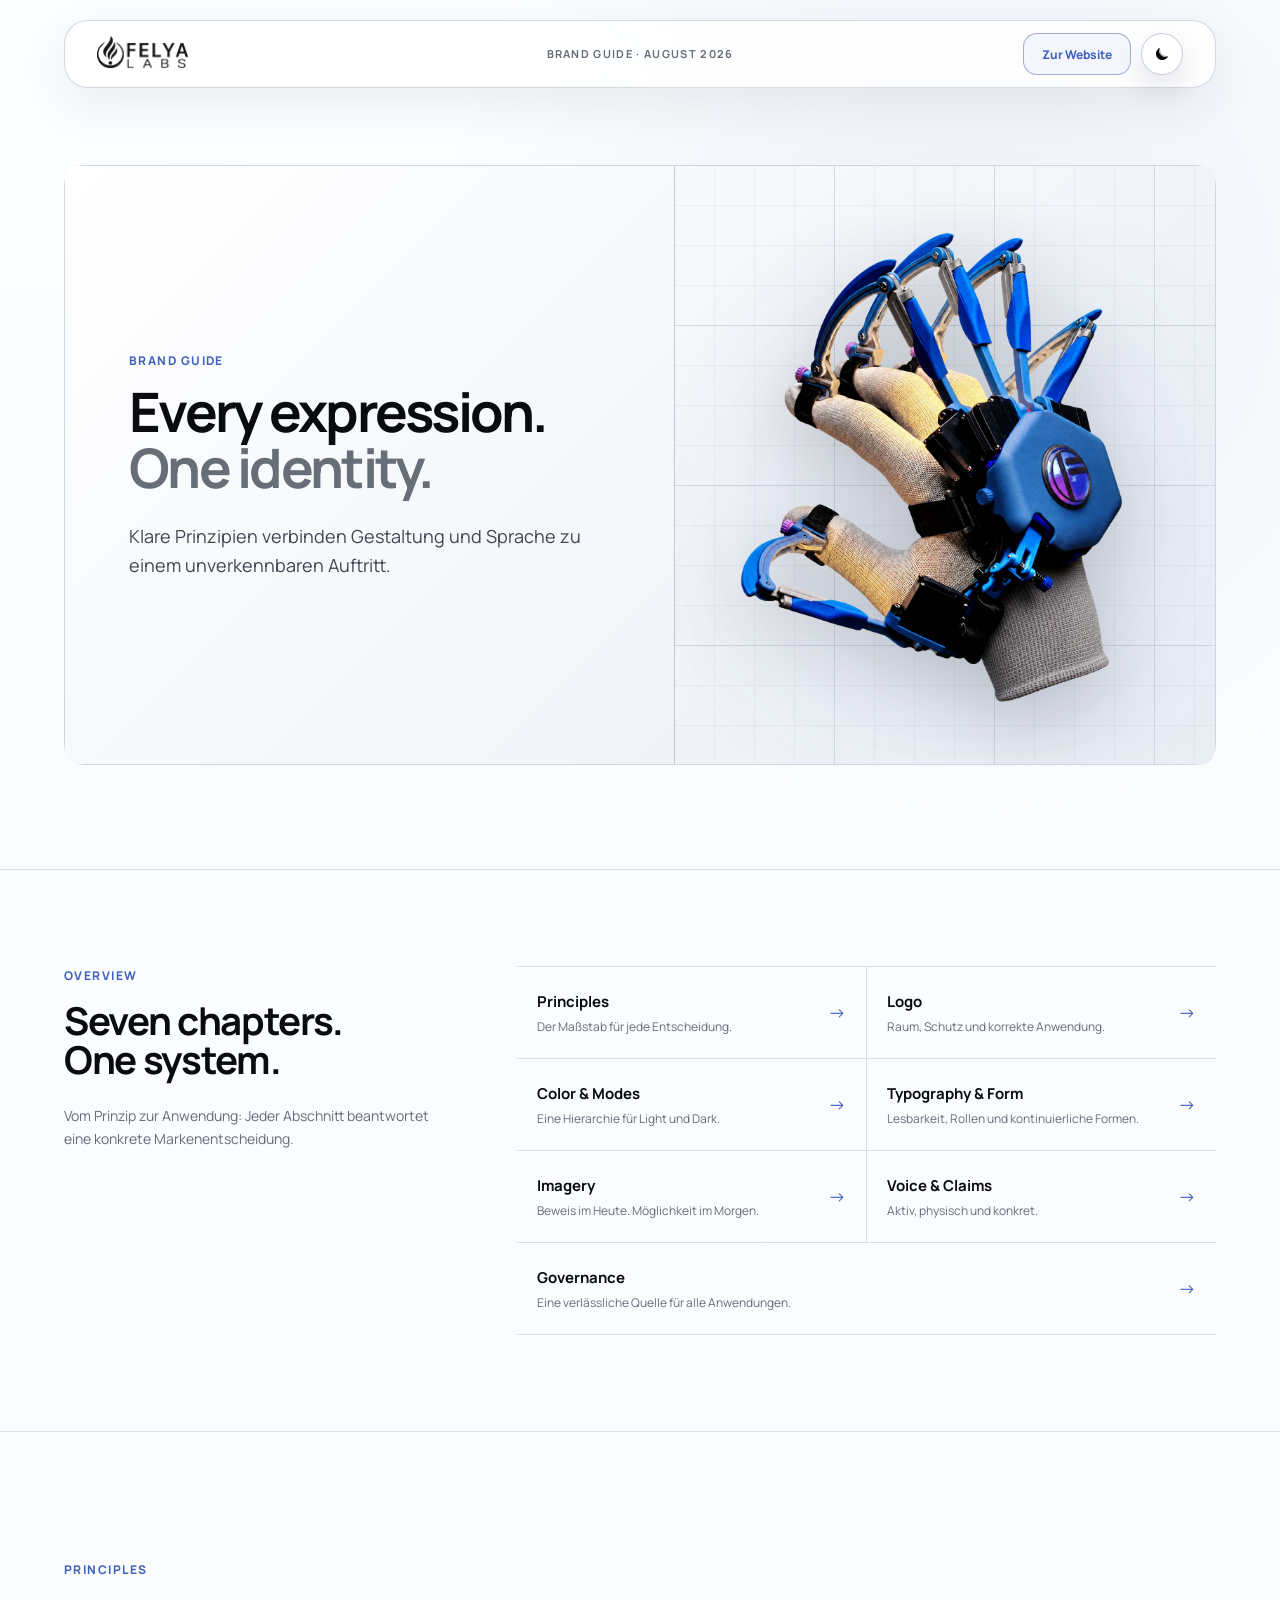
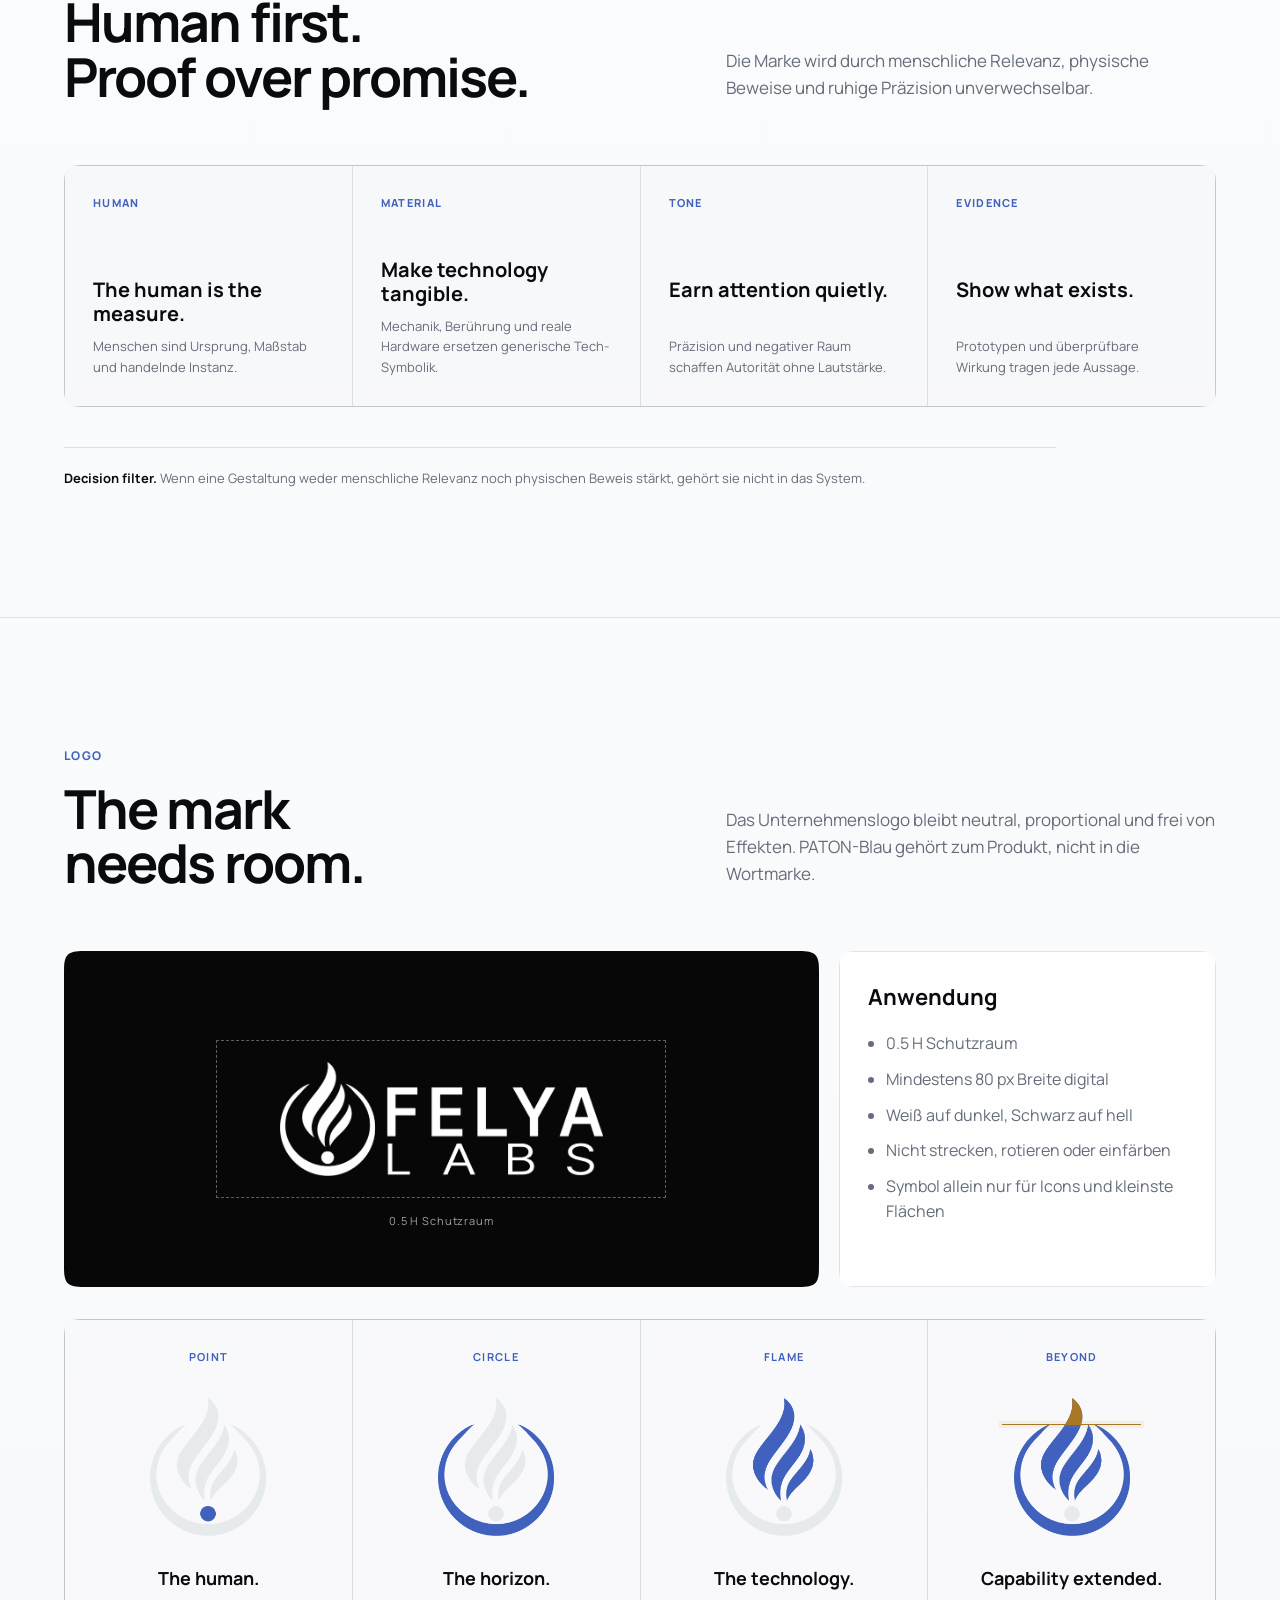
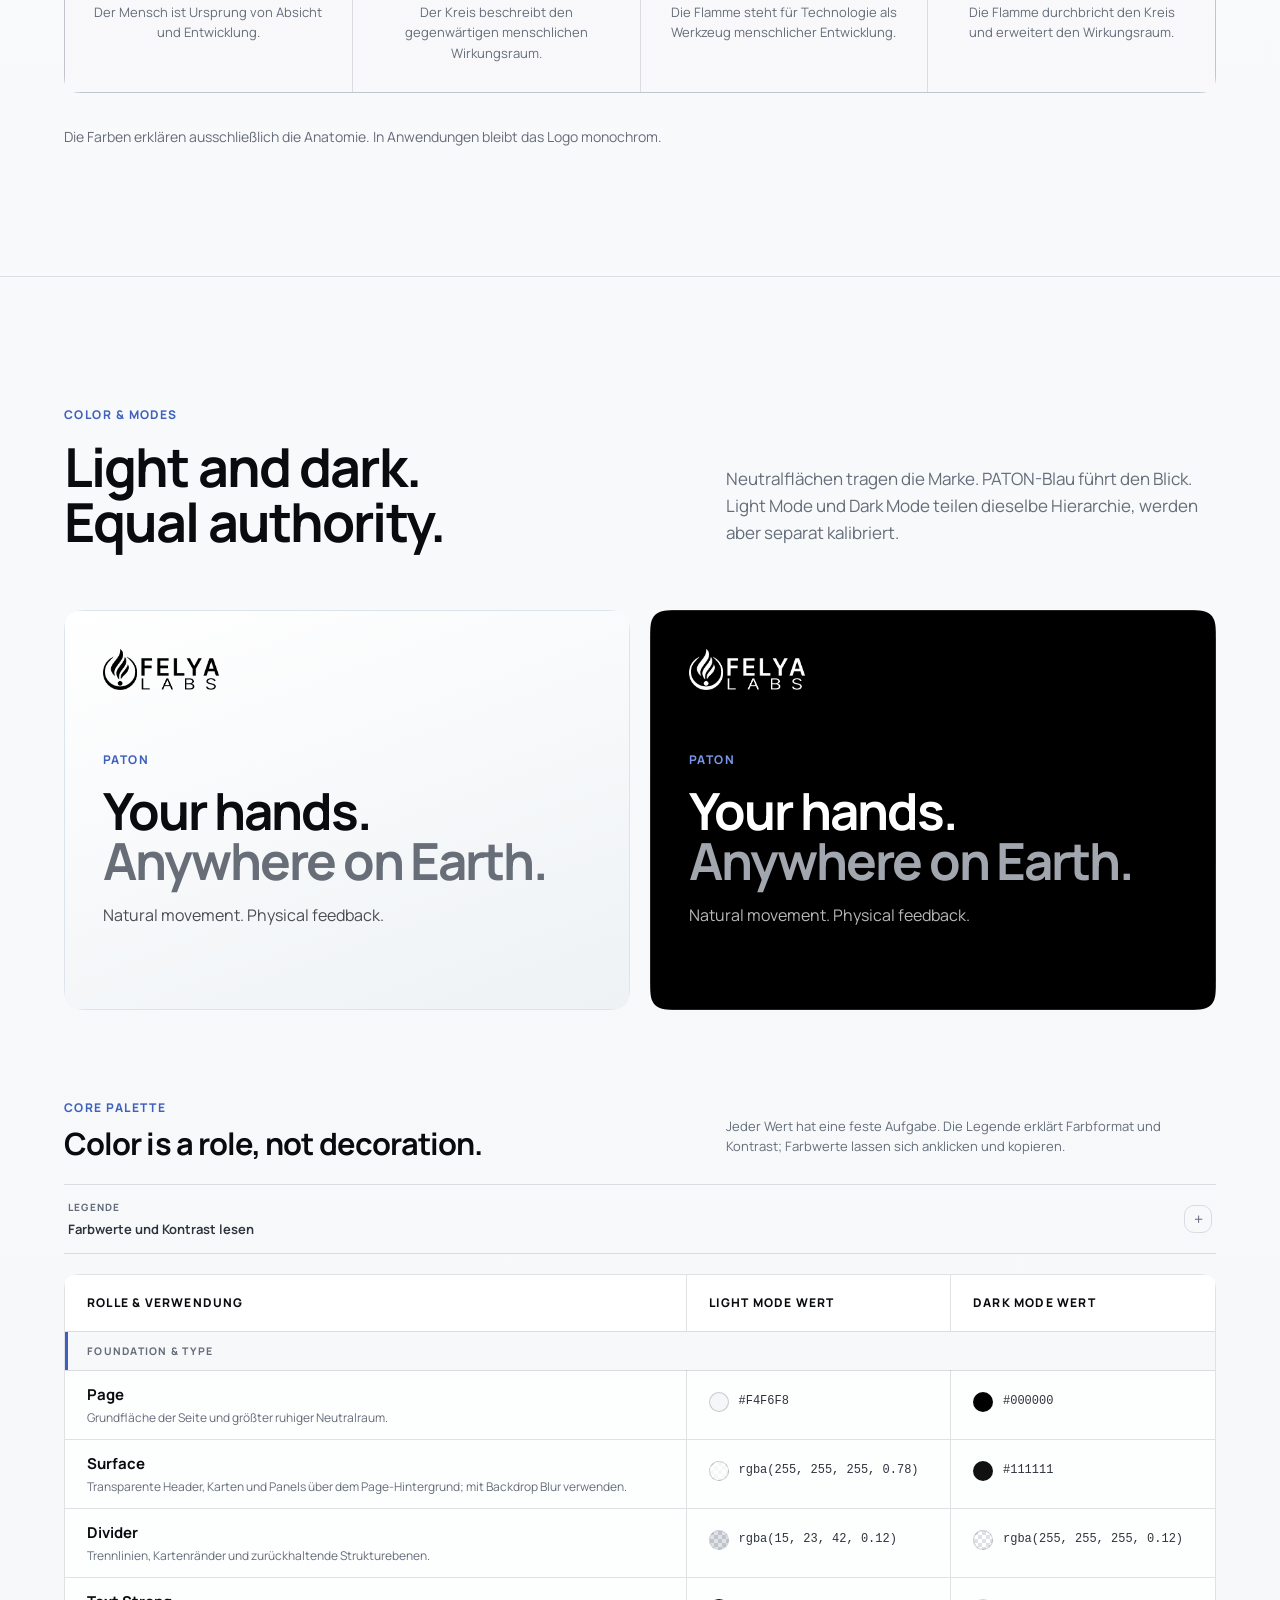
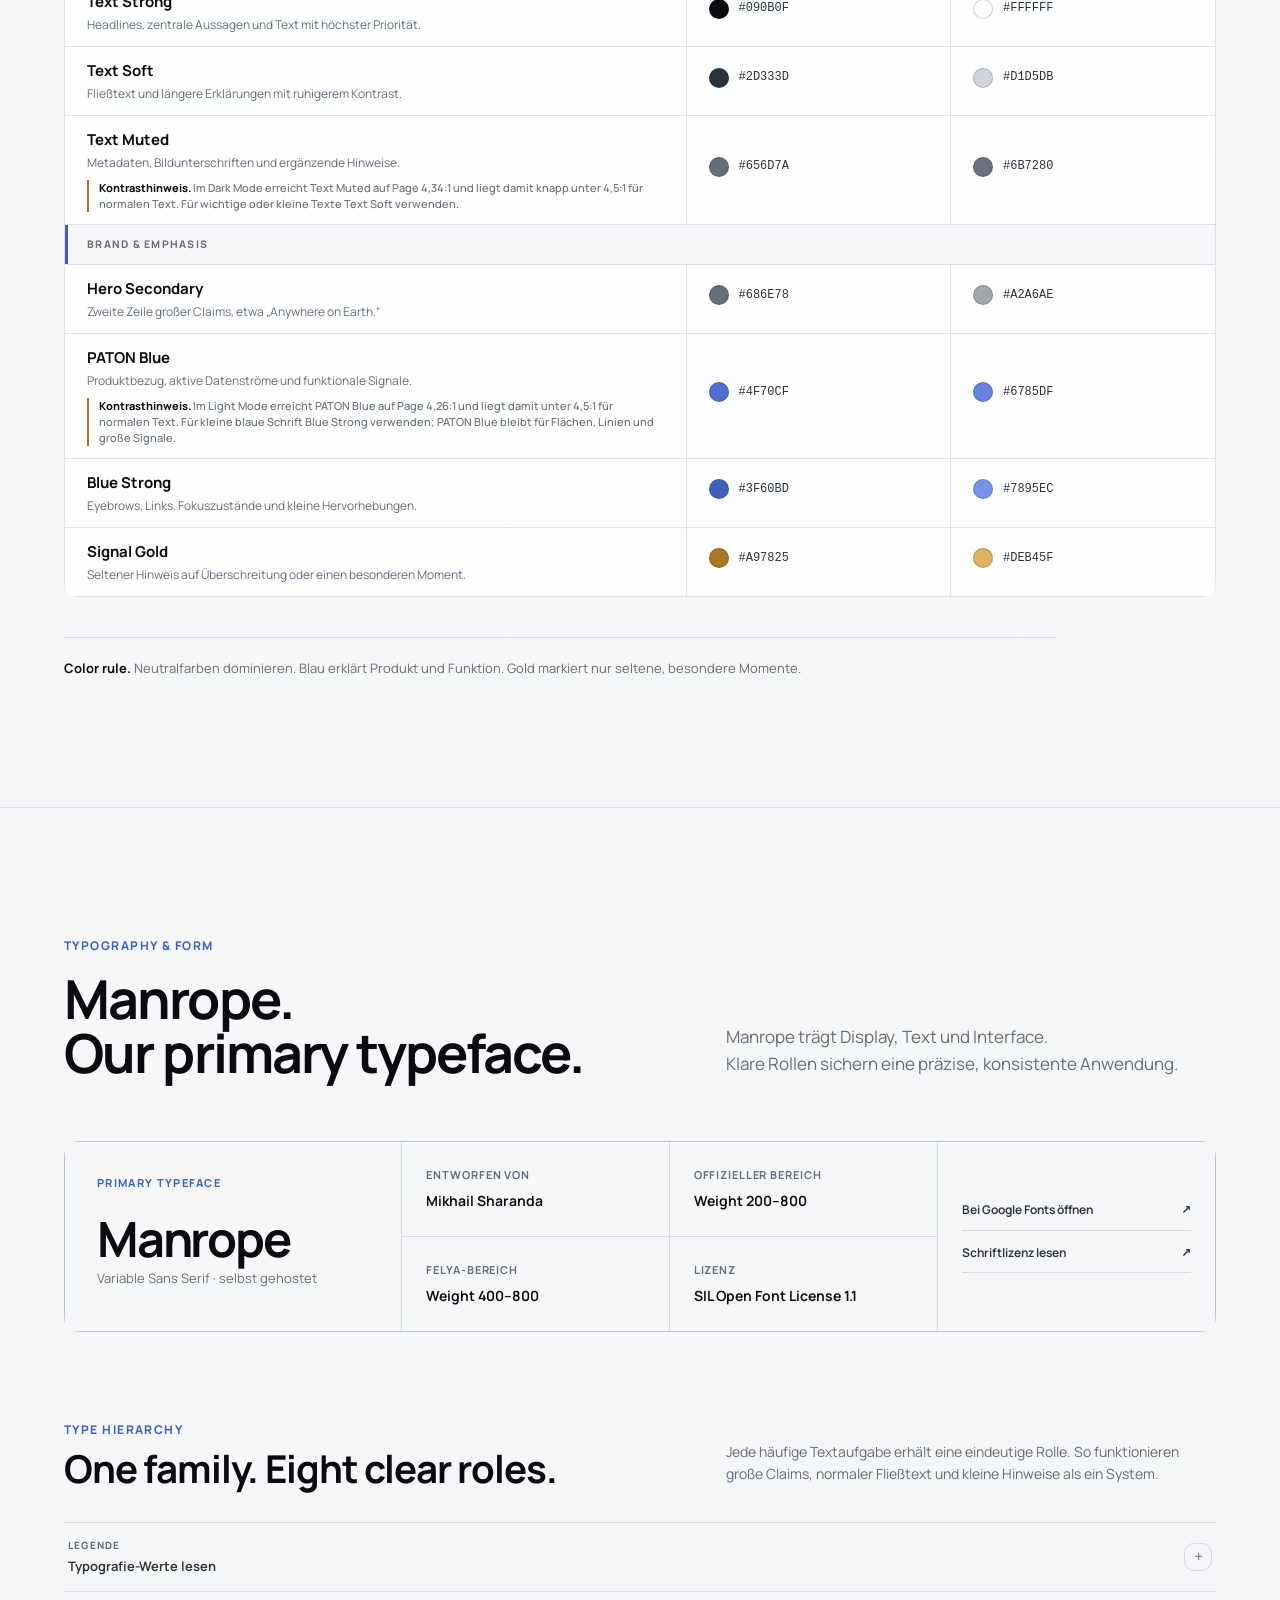
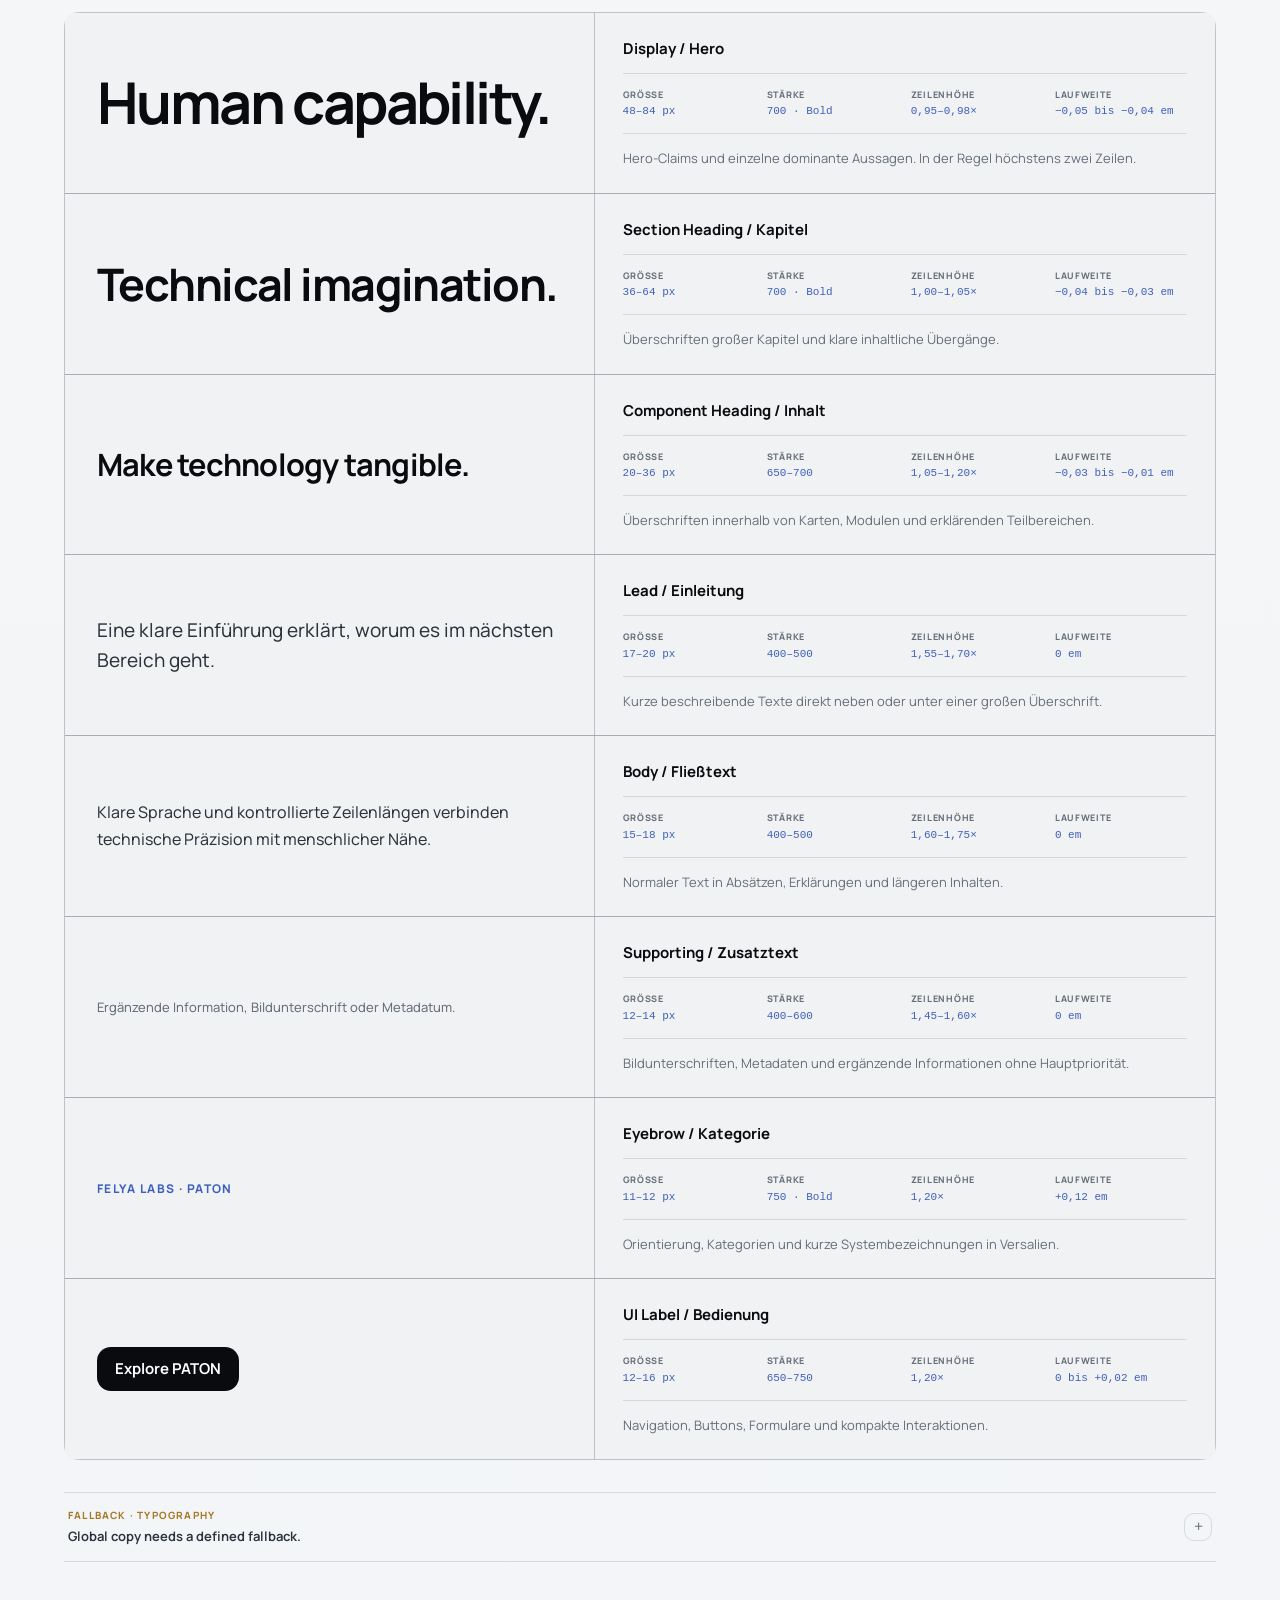
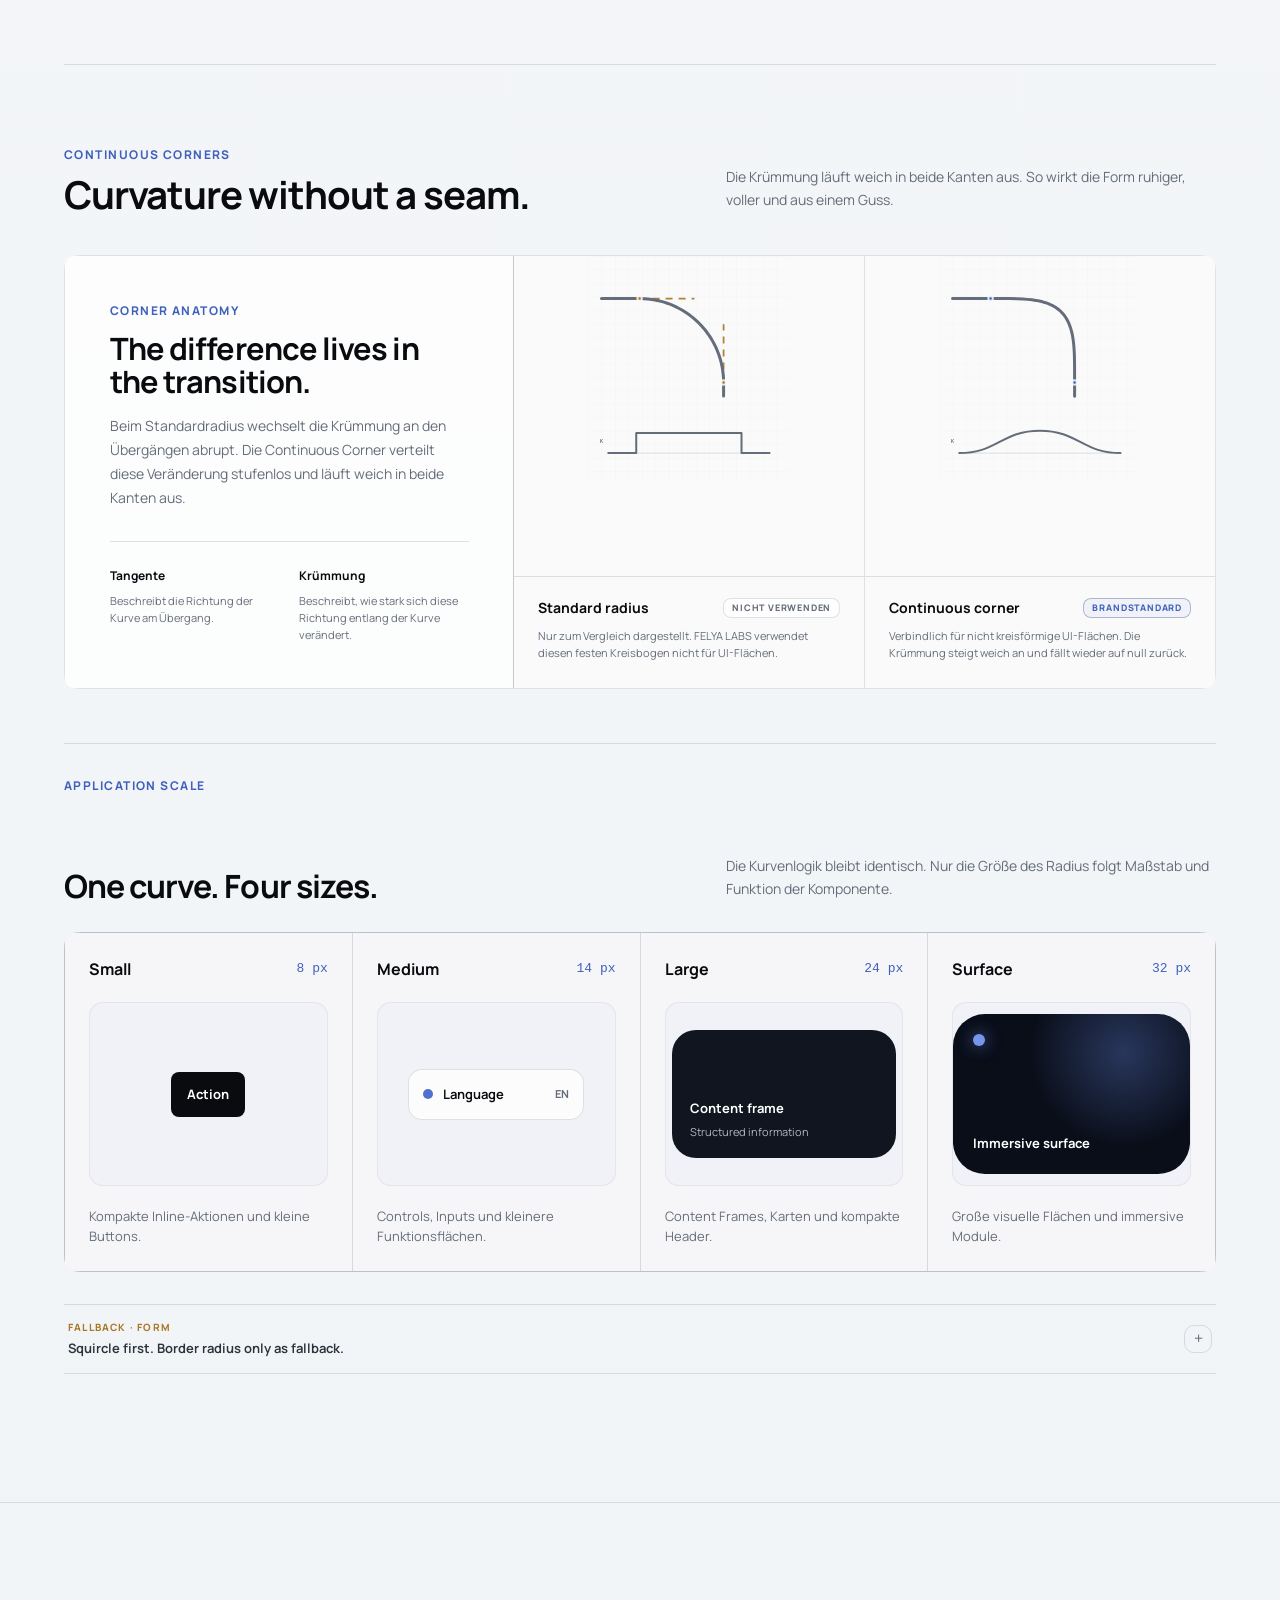
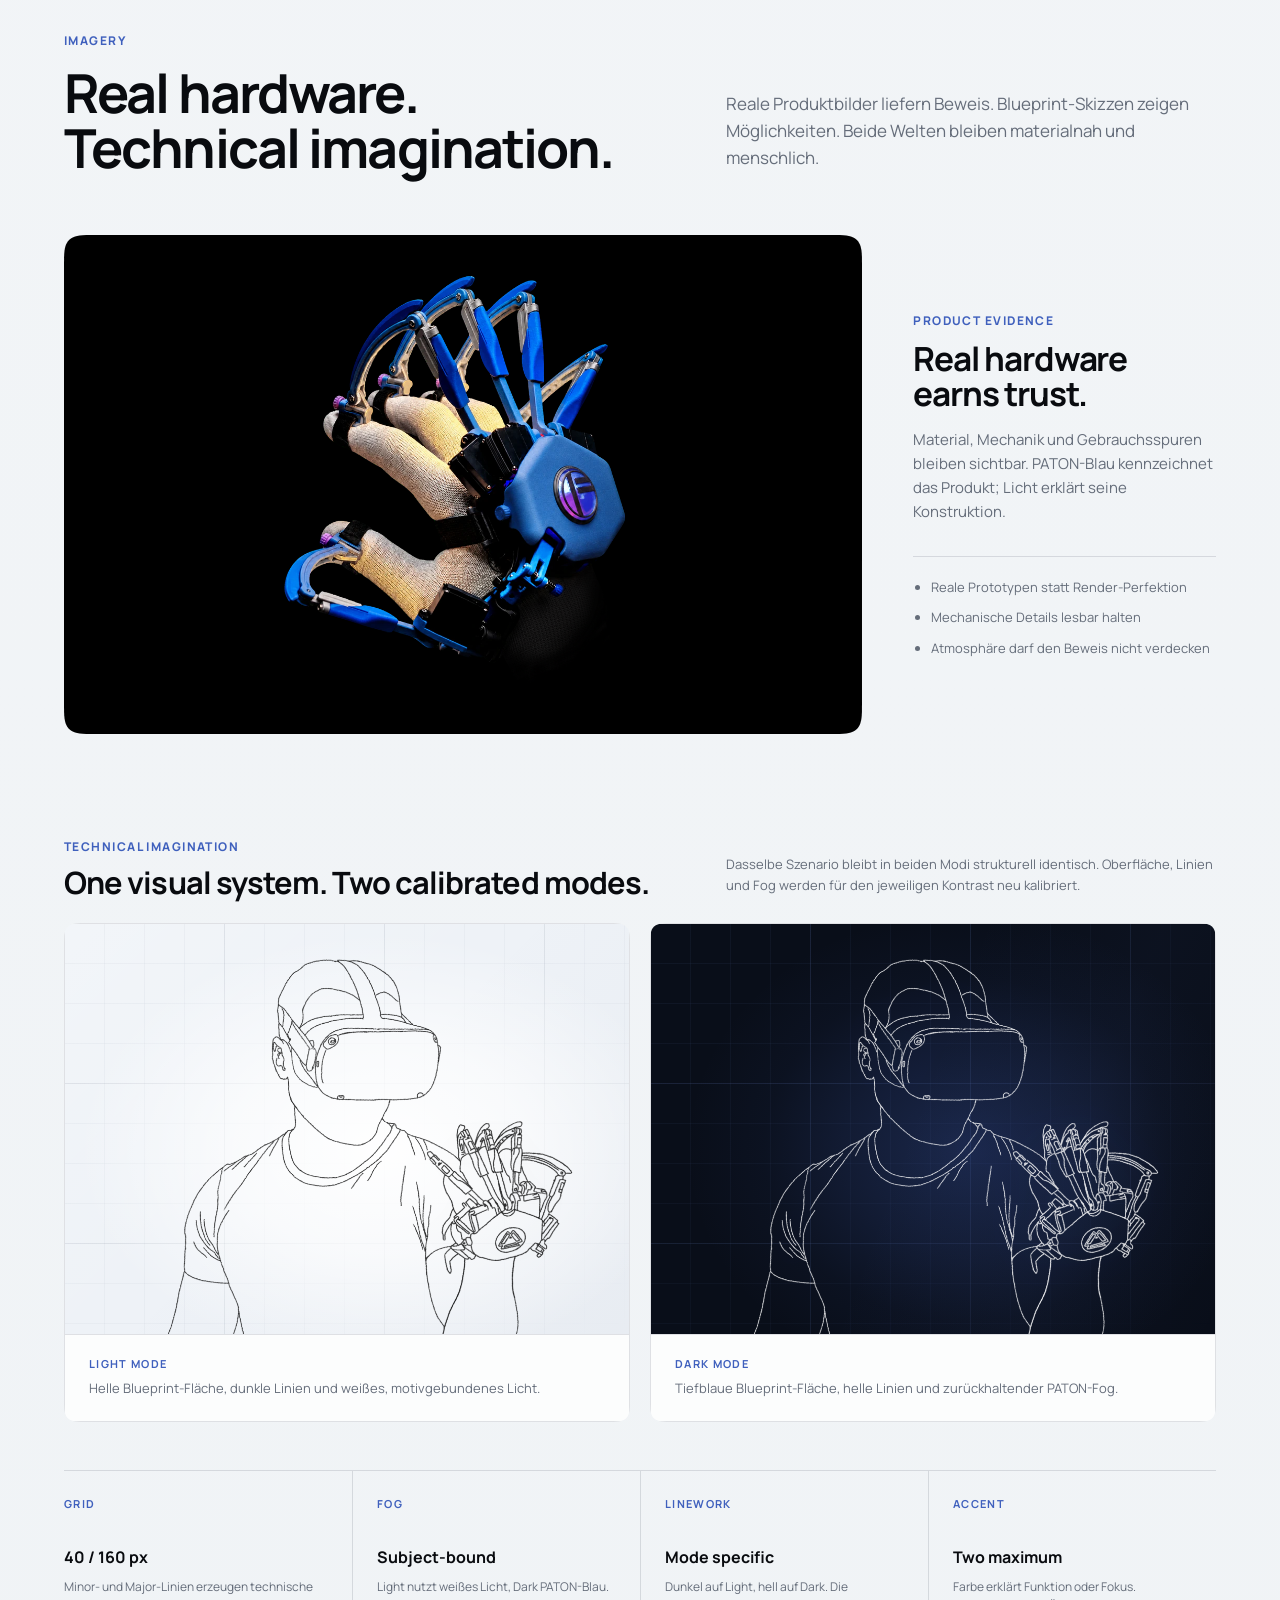
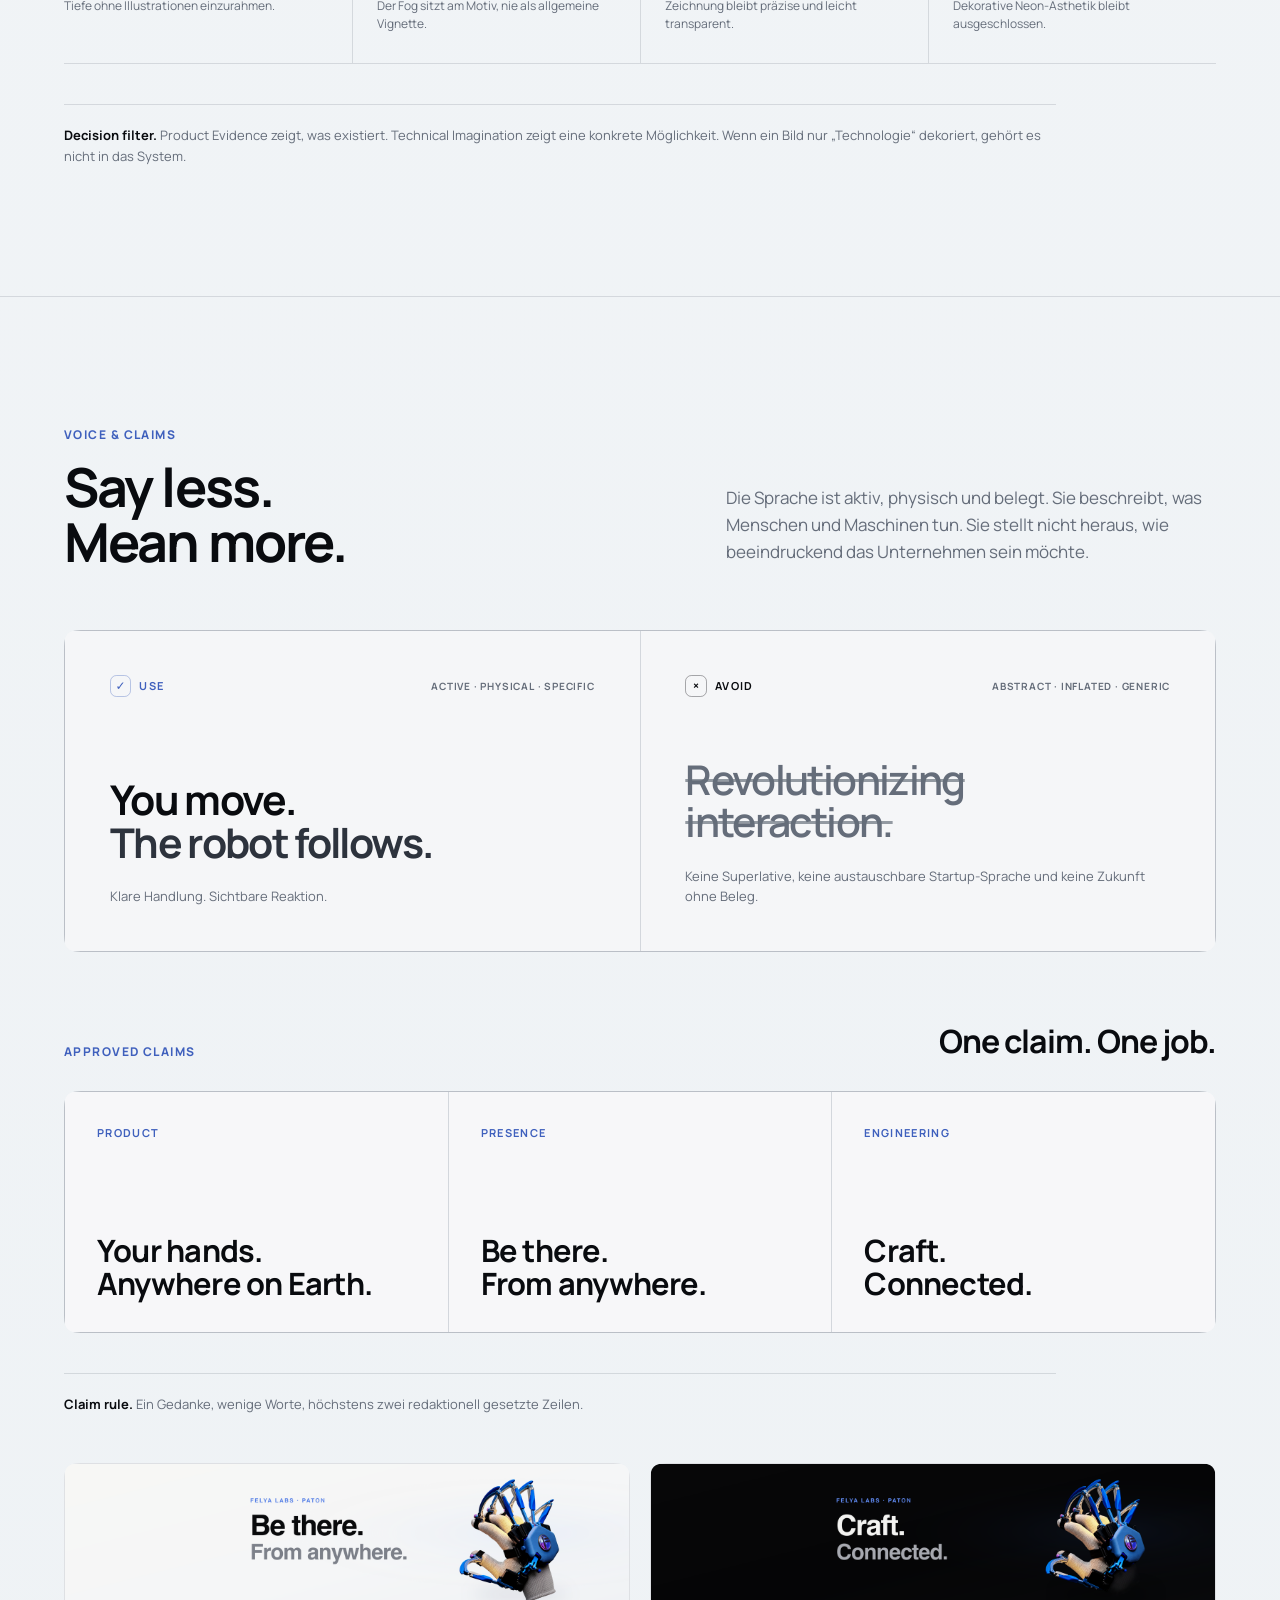
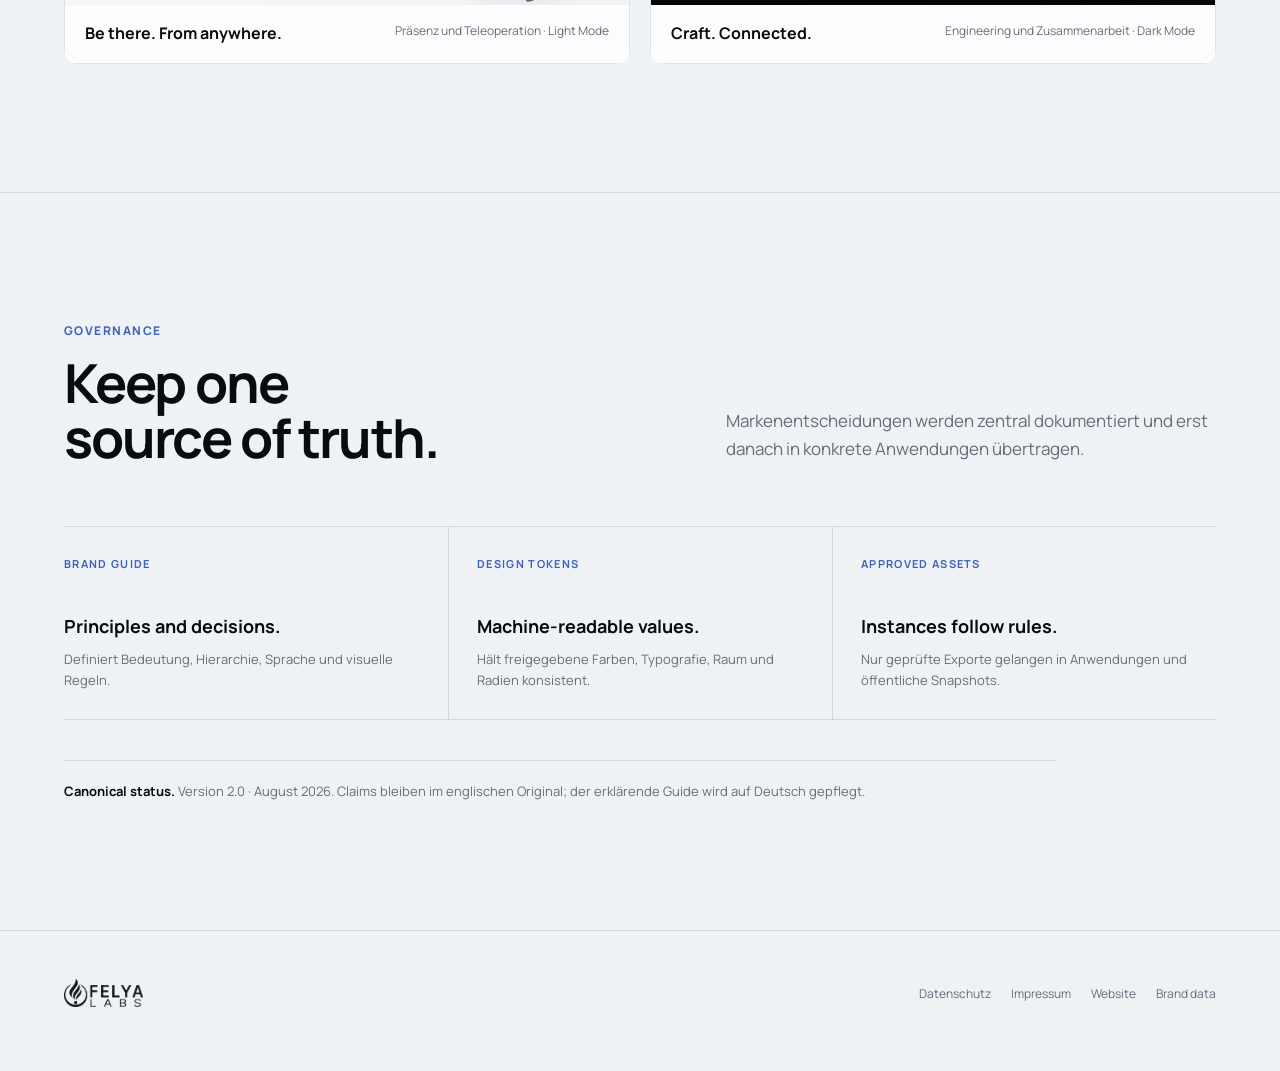
==== commit 33badd5f: "Deploy cache-safe mobile corner masks Publish the sanitized snapshot from Stage commit 4cad7f3. Vers" ====
--- a/index.html
+++ b/index.html
@@ -1 +1 @@
-<!DOCTYPE html><html lang="de" data-theme="light"><head><meta charset="utf-8"><meta name="viewport" content="width=device-width, initial-scale=1"><meta name="color-scheme" content="light dark"><script src="/assets/js/theme-init.js"></script><meta name="description" content="Principles, design and language."><meta name="robots" content="noindex, nofollow, noarchive"><meta property="og:type" content="website"><meta property="og:site_name" content="FELYA LABS Brand Guide"><meta property="og:title" content="FELYA LABS Brand Guide"><meta property="og:description" content="Principles, design and language."><meta property="og:url" content="https://brand.felyalabs.com/"><meta property="og:image" content="https://brand.felyalabs.com/assets/social/felya-labs-brand-guide-social-preview-1200x630.jpg"><meta property="og:image:type" content="image/jpeg"><meta property="og:image:width" content="1200"><meta property="og:image:height" content="630"><meta property="og:image:alt" content="FELYA LABS Brand Guide with the claim Every expression. One identity."><meta name="twitter:card" content="summary_large_image"><meta name="twitter:title" content="FELYA LABS Brand Guide"><meta name="twitter:description" content="Principles, design and language."><meta name="twitter:image" content="https://brand.felyalabs.com/assets/social/felya-labs-brand-guide-social-preview-1200x630.jpg"><meta name="twitter:image:alt" content="FELYA LABS Brand Guide with the claim Every expression. One identity."><meta name="theme-color" media="(prefers-color-scheme: light)" content="#f4f6f8"><meta name="theme-color" media="(prefers-color-scheme: dark)" content="#000000"><link rel="canonical" href="https://brand.felyalabs.com/"><link rel="icon" href="/favicon.ico?v=brand-guide-dark" sizes="any"><link rel="icon" type="image/png" sizes="32x32" href="/assets/favicon/favicon-32x32.png?v=brand-guide-dark"><link rel="icon" type="image/png" sizes="16x16" href="/assets/favicon/favicon-16x16.png?v=brand-guide-dark"><link rel="apple-touch-icon" sizes="180x180" href="/assets/favicon/apple-touch-icon.png?v=brand-guide-dark"><link rel="manifest" href="/assets/favicon/site.webmanifest?v=brand-guide-dark"><title>FELYA LABS Brand Guide</title><link rel="stylesheet" href="/_astro/BrandGuideFooter.CzAcwj4Q.css"></head><body><a class="skip-link" href="#brand-system">Zum Brand Guide springen</a><header class="topbar shell"><a class="topbar-logo" href="#brand-system" aria-label="FELYA LABS Brand Guide, zum Anfang"><img src="/assets/brand/felya-labs-wordmark-white.webp" alt="FELYA LABS"></a><p class="topbar-meta">Brand Guide · August 2026</p><div class="topbar-actions"><a class="topbar-site-link" href="https://felyalabs.com" target="_blank" rel="noopener noreferrer" aria-label="FELYA LABS Website in neuem Tab öffnen">Zur Website</a><button type="button" data-theme-toggle class="theme-toggle" aria-label="Zum dunklen Farbschema wechseln" aria-pressed="false"><span class="theme-toggle__icon theme-toggle__icon--sun" aria-hidden="true"><svg focusable="false" width="18" height="18" viewBox="0 0 24 24" fill="none" stroke="currentColor" stroke-width="1.65" stroke-linecap="round" stroke-linejoin="round"><circle cx="12" cy="12" r="3.7"></circle><g opacity="0.82"><path d="M12 2.25v1.9"></path><path d="M12 19.85v1.9"></path><path d="m5.1 5.1 1.34 1.34"></path><path d="m17.56 17.56 1.34 1.34"></path><path d="M2.25 12h1.9"></path><path d="M19.85 12h1.9"></path><path d="m6.44 17.56-1.34 1.34"></path><path d="m18.9 5.1-1.34 1.34"></path></g></svg></span><span class="theme-toggle__icon theme-toggle__icon--moon" aria-hidden="true"><svg focusable="false" width="18" height="18" viewBox="0 0 24 24" fill="none"><path d="M20.2 14.65A7.9 7.9 0 0 1 9.35 3.8a8.4 8.4 0 1 0 10.85 10.85Z" fill="currentColor"></path><path d="M17.8 15.2A8.4 8.4 0 0 1 8.8 6.2" stroke="currentColor" stroke-width="1.5" stroke-linecap="round" opacity="0.34"></path></svg></span></button><script type="module">var e=Array.from(document.querySelectorAll(`[data-theme-toggle]`)),t=(t,n=!0)=>{let r=t===`dark`?`light`:`dark`;if(document.documentElement.dataset.theme=t,document.documentElement.style.colorScheme=t,n){document.documentElement.dataset.themeSource=`user`;try{window.localStorage.setItem(`felya-labs-theme`,t)}catch{}}e.forEach(e=>{e.dataset.themeNext=r,e.setAttribute(`aria-pressed`,String(t===`light`)),e.setAttribute(`aria-label`,r===`light`?`Zum hellen Farbschema wechseln`:`Zum dunklen Farbschema wechseln`)}),document.dispatchEvent(new CustomEvent(`felya:themechange`,{detail:{theme:t,userInitiated:n}}))};t(document.documentElement.dataset.theme===`dark`?`dark`:`light`,!1),e.forEach(e=>{e.addEventListener(`click`,()=>{t(e.dataset.themeNext===`light`?`light`:`dark`)})});</script></div></header><main><div class="hero" id="brand-system"><div class="hero-inner shell"><div class="hero-copy"><p class="eyebrow">Brand Guide</p><h1><span class="headline-line">Every expression.</span><span class="headline-line hero-brand-claim__secondary">One identity.</span></h1><p>Klare Prinzipien verbinden Gestaltung und Sprache zu einem unverkennbaren Auftritt.</p></div><div class="hero-product"><img src="/assets/hero/paton-glove-light-premium-v1-1200.webp" srcset="/assets/hero/paton-glove-light-premium-v1-640.webp 640w, /assets/hero/paton-glove-light-premium-v1-768.webp 768w, /assets/hero/paton-glove-light-premium-v1-960.webp 960w, /assets/hero/paton-glove-light-premium-v1-1200.webp 1200w" sizes="(min-width: 1280px) 520px, (min-width: 901px) 42vw, (min-width: 541px) 520px, calc(100vw - 48px)" width="1200" height="1343" alt="PATON haptic glove" loading="eager" decoding="async" fetchpriority="high"></div></div></div><script type="module">var e=document.querySelector(`.hero-product`);e&&(document.addEventListener(`felya:themechange`,t=>{t.detail?.userInitiated&&(e.classList.remove(`hero-product--theme-transition`),e.offsetWidth,e.classList.add(`hero-product--theme-transition`))}),e.addEventListener(`animationend`,t=>{t.animationName===`hero-theme-fog-pulse`&&e.classList.remove(`hero-product--theme-transition`)}));</script><section class="guide-index" id="overview" aria-labelledby="guide-index-title"><div class="guide-index__inner shell"><div><p class="eyebrow">Overview</p><h2 id="guide-index-title"><span class="headline-line">Seven chapters.</span><span class="headline-line">One system.</span></h2><p class="guide-index__summary">Vom Prinzip zur Anwendung: Jeder Abschnitt beantwortet eine konkrete Markenentscheidung.</p></div><div class="guide-index__contents"><nav aria-label="Inhaltsübersicht des FELYA LABS Brand Guides"><a href="#principles"><span><strong>Principles</strong><small>Der Maßstab für jede Entscheidung.</small></span><i aria-hidden="true">→</i></a><a href="#logo-system"><span><strong>Logo</strong><small>Raum, Schutz und korrekte Anwendung.</small></span><i aria-hidden="true">→</i></a><a href="#color-modes"><span><strong>Color &amp; Modes</strong><small>Eine Hierarchie für Light und Dark.</small></span><i aria-hidden="true">→</i></a><a href="#typography-form"><span><strong>Typography &amp; Form</strong><small>Lesbarkeit, Rollen und kontinuierliche Formen.</small></span><i aria-hidden="true">→</i></a><a href="#imagery"><span><strong>Imagery</strong><small>Beweis im Heute. Möglichkeit im Morgen.</small></span><i aria-hidden="true">→</i></a><a href="#voice-claims"><span><strong>Voice &amp; Claims</strong><small>Aktiv, physisch und konkret.</small></span><i aria-hidden="true">→</i></a><a href="#governance"><span><strong>Governance</strong><small>Eine verlässliche Quelle für alle Anwendungen.</small></span><i aria-hidden="true">→</i></a></nav></div></div></section><section id="principles"><div class="shell"><div class="intro"><div class="intro-heading"><p class="eyebrow">Principles</p><h2><span class="headline-line">Human first.</span><span class="headline-line">Proof over promise.</span></h2></div><p>Die Marke wird durch menschliche Relevanz, physische Beweise und ruhige Präzision unverwechselbar.</p></div><div class="principle-grid principle-list"><article class="principle"><b>Human</b><h3>The human is the measure.</h3><p>Menschen sind Ursprung, Maßstab und handelnde Instanz.</p></article><article class="principle"><b>Material</b><h3>Make technology tangible.</h3><p>Mechanik, Berührung und reale Hardware ersetzen generische Tech-Symbolik.</p></article><article class="principle"><b>Tone</b><h3>Earn attention quietly.</h3><p>Präzision und negativer Raum schaffen Autorität ohne Lautstärke.</p></article><article class="principle"><b>Evidence</b><h3>Show what exists.</h3><p>Prototypen und überprüfbare Wirkung tragen jede Aussage.</p></article></div><p class="chapter-rule"><strong>Decision filter.</strong> Wenn eine Gestaltung weder menschliche Relevanz noch physischen Beweis stärkt, gehört sie nicht in das System.</p></div></section><section id="logo-system"><div class="shell"><div class="intro"><div class="intro-heading"><p class="eyebrow">Logo</p><h2><span class="headline-line">The mark</span><span class="headline-line">needs room.</span></h2></div><p>Das Unternehmenslogo bleibt neutral, proportional und frei von Effekten. PATON-Blau gehört zum Produkt, nicht in die Wortmarke.</p></div><div class="logo-overview"><div class="logo-stage"><div class="clearspace"><img src="/assets/brand/felya-labs-wordmark-white.webp" alt="FELYA LABS Logo mit Schutzraum"></div></div><div class="logo-rules"><h3>Anwendung</h3><ul class="rule-list"><li>0.5 H Schutzraum</li><li>Mindestens 80 px Breite digital</li><li>Weiß auf dunkel, Schwarz auf hell</li><li>Nicht strecken, rotieren oder einfärben</li><li>Symbol allein nur für Icons und kleinste Flächen</li></ul></div></div><div class="symbol-story"><article><b>Point</b><div class="logo-anatomy" aria-hidden="true"><img class="logo-anatomy__layer logo-anatomy__full" src="/assets/logo-anatomy/full-mark-muted.png" alt=""><img class="logo-anatomy__layer" src="/assets/logo-anatomy/point-blue.png" alt=""></div><strong>The human.</strong><p>Der Mensch ist Ursprung von Absicht und Entwicklung.</p></article><article><b>Circle</b><div class="logo-anatomy" aria-hidden="true"><img class="logo-anatomy__layer logo-anatomy__full" src="/assets/logo-anatomy/full-mark-muted.png" alt=""><img class="logo-anatomy__layer" src="/assets/logo-anatomy/circle-blue.png" alt=""></div><strong>The horizon.</strong><p>Der Kreis beschreibt den gegenwärtigen menschlichen Wirkungsraum.</p></article><article><b>Flame</b><div class="logo-anatomy" aria-hidden="true"><img class="logo-anatomy__layer logo-anatomy__full" src="/assets/logo-anatomy/full-mark-muted.png" alt=""><img class="logo-anatomy__layer" src="/assets/logo-anatomy/flame-blue.png" alt=""></div><strong>The technology.</strong><p>Die Flamme steht für Technologie als Werkzeug menschlicher Entwicklung.</p></article><article><b>Beyond</b><div class="logo-anatomy" aria-hidden="true"><img class="logo-anatomy__layer logo-anatomy__full" src="/assets/logo-anatomy/full-mark-muted.png" alt=""><img class="logo-anatomy__layer" src="/assets/logo-anatomy/circle-blue.png" alt=""><img class="logo-anatomy__layer" src="/assets/logo-anatomy/flame-blue.png" alt=""><span class="logo-anatomy__horizon"></span><img class="logo-anatomy__layer logo-anatomy__beyond" src="/assets/logo-anatomy/flame-gold.png" alt=""></div><strong>Capability extended.</strong><p>Die Flamme durchbricht den Kreis und erweitert den Wirkungsraum.</p></article></div><p class="section-note">Die Farben erklären ausschließlich die Anatomie. In Anwendungen bleibt das Logo monochrom.</p></div></section><section id="color-modes"><div class="shell"><div class="intro"><div class="intro-heading"><p class="eyebrow">Color &amp; Modes</p><h2><span class="headline-line">Light and dark.</span><span class="headline-line">Equal authority.</span></h2></div><p>Neutralflächen tragen die Marke. PATON-Blau führt den Blick. Light Mode und Dark Mode teilen dieselbe Hierarchie, werden aber separat kalibriert.</p></div><div class="theme-pair"><article class="theme theme--light"><img class="theme-logo" src="/assets/brand/felya-labs-wordmark-white.webp" alt=""><p class="eyebrow">PATON</p><h3><span class="headline-line">Your hands.</span><span class="headline-line">Anywhere on Earth.</span></h3><p>Natural movement. Physical feedback.</p></article><article class="theme theme--dark"><img class="theme-logo" src="/assets/brand/felya-labs-wordmark-white.webp" alt=""><p class="eyebrow">PATON</p><h3><span class="headline-line">Your hands.</span><span class="headline-line">Anywhere on Earth.</span></h3><p>Natural movement. Physical feedback.</p></article></div><div class="module-heading"><div><p class="eyebrow">Core palette</p><h3>Color is a role, not decoration.</h3></div><p>Jeder Wert hat eine feste Aufgabe. Die Legende erklärt Farbformat und Kontrast; Farbwerte lassen sich anklicken und kopieren.</p></div><details class="system-note system-note--guide"><summary><span><b>Legende</b><strong>Farbwerte und Kontrast lesen</strong></span><i aria-hidden="true">+</i></summary><dl class="system-note__content system-note__content--three"><div><dt>HEX</dt><dd><code>#4F70CF</code> bezeichnet eine vollständig deckende Bildschirmfarbe.</dd></div><div><dt>RGBA</dt><dd><code>rgba(…)</code> enthält zusätzlich eine Transparenz von 0 bis 1.</dd></div><div><dt>Kontrast</dt><dd><code>4,5:1</code> ist der empfohlene Mindestwert für normalen Text.</dd></div></dl></details><div class="token-matrix"><table aria-label="Semantische Kernpalette für Light Mode und Dark Mode"><thead><tr><th scope="col">Rolle &amp; Verwendung</th><th scope="col">Light Mode Wert</th><th scope="col">Dark Mode Wert</th></tr></thead><tbody><tr class="token-group"><th colspan="3">Foundation &amp; Type</th></tr><tr class="token-row"><th scope="row"><strong>Page</strong><span>Grundfläche der Seite und größter ruhiger Neutralraum.</span></th><td data-mode="Light Mode"><button class="token-value token-copy" type="button" data-copy="#F4F6F8" aria-label="Farbcode #F4F6F8 kopieren"><i style="--chip:#f4f6f8"></i><span class="token-copy__text"><code>#F4F6F8</code><span class="token-copy__feedback" aria-hidden="true">Kopiert</span></span></button></td><td data-mode="Dark Mode"><button class="token-value token-copy" type="button" data-copy="#000000" aria-label="Farbcode #000000 kopieren"><i style="--chip:#000000"></i><span class="token-copy__text"><code>#000000</code><span class="token-copy__feedback" aria-hidden="true">Kopiert</span></span></button></td></tr><tr class="token-row"><th scope="row"><strong>Surface</strong><span>Transparente Header, Karten und Panels über dem Page-Hintergrund; mit Backdrop Blur verwenden.</span></th><td data-mode="Light Mode"><button class="token-value token-copy" type="button" data-copy="rgba(255, 255, 255, 0.78)" aria-label="Farbcode rgba(255, 255, 255, 0.78) kopieren"><i class="token-swatch--alpha" style="--chip:rgba(255,255,255,.78)"></i><span class="token-copy__text"><code>rgba(255, 255, 255, 0.78)</code><span class="token-copy__feedback" aria-hidden="true">Kopiert</span></span></button></td><td data-mode="Dark Mode"><button class="token-value token-copy" type="button" data-copy="#111111" aria-label="Farbcode #111111 kopieren"><i style="--chip:#111111"></i><span class="token-copy__text"><code>#111111</code><span class="token-copy__feedback" aria-hidden="true">Kopiert</span></span></button></td></tr><tr class="token-row"><th scope="row"><strong>Divider</strong><span>Trennlinien, Kartenränder und zurückhaltende Strukturebenen.</span></th><td data-mode="Light Mode"><button class="token-value token-copy" type="button" data-copy="rgba(15, 23, 42, 0.12)" aria-label="Farbcode rgba(15, 23, 42, 0.12) kopieren"><i class="token-swatch--alpha" style="--chip:rgba(15,23,42,.12)"></i><span class="token-copy__text"><code>rgba(15, 23, 42, 0.12)</code><span class="token-copy__feedback" aria-hidden="true">Kopiert</span></span></button></td><td data-mode="Dark Mode"><button class="token-value token-copy" type="button" data-copy="rgba(255, 255, 255, 0.12)" aria-label="Farbcode rgba(255, 255, 255, 0.12) kopieren"><i class="token-swatch--alpha" style="--chip:rgba(255,255,255,.12)"></i><span class="token-copy__text"><code>rgba(255, 255, 255, 0.12)</code><span class="token-copy__feedback" aria-hidden="true">Kopiert</span></span></button></td></tr><tr class="token-row"><th scope="row"><strong>Text Strong</strong><span>Headlines, zentrale Aussagen und Text mit höchster Priorität.</span></th><td data-mode="Light Mode"><button class="token-value token-copy" type="button" data-copy="#090B0F" aria-label="Farbcode #090B0F kopieren"><i style="--chip:#090b0f"></i><span class="token-copy__text"><code>#090B0F</code><span class="token-copy__feedback" aria-hidden="true">Kopiert</span></span></button></td><td data-mode="Dark Mode"><button class="token-value token-copy" type="button" data-copy="#FFFFFF" aria-label="Farbcode #FFFFFF kopieren"><i style="--chip:#ffffff"></i><span class="token-copy__text"><code>#FFFFFF</code><span class="token-copy__feedback" aria-hidden="true">Kopiert</span></span></button></td></tr><tr class="token-row"><th scope="row"><strong>Text Soft</strong><span>Fließtext und längere Erklärungen mit ruhigerem Kontrast.</span></th><td data-mode="Light Mode"><button class="token-value token-copy" type="button" data-copy="#2D333D" aria-label="Farbcode #2D333D kopieren"><i style="--chip:#2d333d"></i><span class="token-copy__text"><code>#2D333D</code><span class="token-copy__feedback" aria-hidden="true">Kopiert</span></span></button></td><td data-mode="Dark Mode"><button class="token-value token-copy" type="button" data-copy="#D1D5DB" aria-label="Farbcode #D1D5DB kopieren"><i style="--chip:#d1d5db"></i><span class="token-copy__text"><code>#D1D5DB</code><span class="token-copy__feedback" aria-hidden="true">Kopiert</span></span></button></td></tr><tr class="token-row"><th scope="row"><strong>Text Muted</strong><span>Metadaten, Bildunterschriften und ergänzende Hinweise.</span><small><b>Kontrasthinweis.</b> Im Dark Mode erreicht Text Muted auf Page 4,34:1 und liegt damit knapp unter 4,5:1 für normalen Text. Für wichtige oder kleine Texte Text Soft verwenden.</small></th><td data-mode="Light Mode"><button class="token-value token-copy" type="button" data-copy="#656D7A" aria-label="Farbcode #656D7A kopieren"><i style="--chip:#656d7a"></i><span class="token-copy__text"><code>#656D7A</code><span class="token-copy__feedback" aria-hidden="true">Kopiert</span></span></button></td><td data-mode="Dark Mode"><button class="token-value token-copy" type="button" data-copy="#6B7280" aria-label="Farbcode #6B7280 kopieren"><i style="--chip:#6b7280"></i><span class="token-copy__text"><code>#6B7280</code><span class="token-copy__feedback" aria-hidden="true">Kopiert</span></span></button></td></tr><tr class="token-group"><th colspan="3">Brand &amp; Emphasis</th></tr><tr class="token-row"><th scope="row"><strong>Hero Secondary</strong><span>Zweite Zeile großer Claims, etwa „Anywhere on Earth.“</span></th><td data-mode="Light Mode"><button class="token-value token-copy" type="button" data-copy="#686E78" aria-label="Farbcode #686E78 kopieren"><i style="--chip:#686e78"></i><span class="token-copy__text"><code>#686E78</code><span class="token-copy__feedback" aria-hidden="true">Kopiert</span></span></button></td><td data-mode="Dark Mode"><button class="token-value token-copy" type="button" data-copy="#A2A6AE" aria-label="Farbcode #A2A6AE kopieren"><i style="--chip:#a2a6ae"></i><span class="token-copy__text"><code>#A2A6AE</code><span class="token-copy__feedback" aria-hidden="true">Kopiert</span></span></button></td></tr><tr class="token-row"><th scope="row"><strong>PATON Blue</strong><span>Produktbezug, aktive Datenströme und funktionale Signale.</span><small><b>Kontrasthinweis.</b> Im Light Mode erreicht PATON Blue auf Page 4,26:1 und liegt damit unter 4,5:1 für normalen Text. Für kleine blaue Schrift Blue Strong verwenden; PATON Blue bleibt für Flächen, Linien und große Signale.</small></th><td data-mode="Light Mode"><button class="token-value token-copy" type="button" data-copy="#4F70CF" aria-label="Farbcode #4F70CF kopieren"><i style="--chip:#4f70cf"></i><span class="token-copy__text"><code>#4F70CF</code><span class="token-copy__feedback" aria-hidden="true">Kopiert</span></span></button></td><td data-mode="Dark Mode"><button class="token-value token-copy" type="button" data-copy="#6785DF" aria-label="Farbcode #6785DF kopieren"><i style="--chip:#6785df"></i><span class="token-copy__text"><code>#6785DF</code><span class="token-copy__feedback" aria-hidden="true">Kopiert</span></span></button></td></tr><tr class="token-row"><th scope="row"><strong>Blue Strong</strong><span>Eyebrows, Links, Fokuszustände und kleine Hervorhebungen.</span></th><td data-mode="Light Mode"><button class="token-value token-copy" type="button" data-copy="#3F60BD" aria-label="Farbcode #3F60BD kopieren"><i style="--chip:#3f60bd"></i><span class="token-copy__text"><code>#3F60BD</code><span class="token-copy__feedback" aria-hidden="true">Kopiert</span></span></button></td><td data-mode="Dark Mode"><button class="token-value token-copy" type="button" data-copy="#7895EC" aria-label="Farbcode #7895EC kopieren"><i style="--chip:#7895ec"></i><span class="token-copy__text"><code>#7895EC</code><span class="token-copy__feedback" aria-hidden="true">Kopiert</span></span></button></td></tr><tr class="token-row"><th scope="row"><strong>Signal Gold</strong><span>Seltener Hinweis auf Überschreitung oder einen besonderen Moment.</span></th><td data-mode="Light Mode"><button class="token-value token-copy" type="button" data-copy="#A97825" aria-label="Farbcode #A97825 kopieren"><i style="--chip:#a97825"></i><span class="token-copy__text"><code>#A97825</code><span class="token-copy__feedback" aria-hidden="true">Kopiert</span></span></button></td><td data-mode="Dark Mode"><button class="token-value token-copy" type="button" data-copy="#DEB45F" aria-label="Farbcode #DEB45F kopieren"><i style="--chip:#deb45f"></i><span class="token-copy__text"><code>#DEB45F</code><span class="token-copy__feedback" aria-hidden="true">Kopiert</span></span></button></td></tr></tbody></table></div><p class="chapter-rule"><strong>Color rule.</strong> Neutralfarben dominieren. Blau erklärt Produkt und Funktion. Gold markiert nur seltene, besondere Momente.</p></div><div class="color-copy-toast" id="color-copy-status" role="status" aria-live="polite" aria-atomic="true"><span class="color-copy-toast__icon" aria-hidden="true">✓</span><span class="color-copy-toast__message"><strong></strong><code></code></span></div></section><script type="module">var e=document.querySelector(`#color-copy-status`),t=e?.querySelector(`strong`),n=e?.querySelector(`code`),r=new WeakMap,i,a=async e=>{if(navigator.clipboard?.writeText)try{return await navigator.clipboard.writeText(e),!0}catch{}let t=document.createElement(`textarea`);t.value=e,t.setAttribute(`readonly`,``),t.style.position=`fixed`,t.style.opacity=`0`,document.body.appendChild(t),t.select();let n=document.execCommand(`copy`);return t.remove(),n};document.querySelectorAll(`.token-copy`).forEach(o=>{o.addEventListener(`click`,async()=>{let s=o.dataset.copy;if(!s)return;let c=await a(s);o.dataset.copyState=c?`copied`:`error`,e&&t&&n&&(e.dataset.state=c?`copied`:`error`,t.textContent=c?`Farbwert kopiert`:`Kopieren fehlgeschlagen`,n.textContent=s,e.dataset.visible=`true`,i&&window.clearTimeout(i),i=window.setTimeout(()=>{delete e.dataset.visible},2200));let l=r.get(o);l&&window.clearTimeout(l),r.set(o,window.setTimeout(()=>{delete o.dataset.copyState},1600))})});</script><section id="typography-form"><div class="shell"><div class="intro"><div class="intro-heading"><p class="eyebrow">Typography &amp; Form</p><h2><span class="headline-line">Manrope.</span><span class="headline-line">Our primary typeface.</span></h2></div><p class="type-intro-copy"><span>Manrope trägt Display, Text und Interface.</span><span>Klare Rollen sichern eine präzise, konsistente Anwendung.</span></p></div><article class="typeface-card" aria-labelledby="typeface-name"><div class="typeface-identity"><span>Primary typeface</span><h3 id="typeface-name">Manrope</h3><p>Variable Sans Serif · selbst gehostet</p></div><dl class="typeface-meta"><div><dt>Entworfen von</dt><dd>Mikhail Sharanda</dd></div><div><dt>Offizieller Bereich</dt><dd>Weight 200–800</dd></div><div><dt>FELYA-Bereich</dt><dd>Weight 400–800</dd></div><div><dt>Lizenz</dt><dd>SIL Open Font License 1.1</dd></div></dl><div class="typeface-links"><a href="https://fonts.google.com/specimen/Manrope" target="_blank" rel="noreferrer">Bei Google Fonts öffnen <span aria-hidden="true">↗</span></a><a href="/assets/fonts/OFL.txt" target="_blank">Schriftlizenz lesen <span aria-hidden="true">↗</span></a></div></article><div class="type-system"><div class="type-section-heading"><div><p class="eyebrow">Type hierarchy</p><h3>One family. Eight clear roles.</h3></div><p>Jede häufige Textaufgabe erhält eine eindeutige Rolle. So funktionieren große Claims, normaler Fließtext und kleine Hinweise als ein System.</p></div><details class="system-note system-note--guide"><summary><span><b>Legende</b><strong>Typografie-Werte lesen</strong></span><i aria-hidden="true">+</i></summary><dl class="system-note__content system-note__content--four"><div><dt>Größe</dt><dd>Höhe der Schrift in Pixeln.</dd></div><div><dt>Stärke</dt><dd>400 ist Regular, 500 Medium, 700 Bold.</dd></div><div><dt>Zeilenhöhe</dt><dd>Abstand der Zeilen als Faktor der Schriftgröße.</dd></div><div><dt>Laufweite</dt><dd>Abstand der Buchstaben. Minuswerte setzen sie enger.</dd></div></dl></details><div class="type-roles"><article class="type-role type-role--display"><div class="type-role__sample">Human capability.</div><div class="type-role__details"><strong>Display / Hero</strong><dl class="type-role__metrics"><div><dt>Größe</dt><dd>48–84 px</dd></div><div><dt>Stärke</dt><dd>700 · Bold</dd></div><div><dt>Zeilenhöhe</dt><dd>0,95–0,98×</dd></div><div><dt>Laufweite</dt><dd>−0,05 bis −0,04 em</dd></div></dl><p>Hero-Claims und einzelne dominante Aussagen. In der Regel höchstens zwei Zeilen.</p></div></article><article class="type-role type-role--heading"><div class="type-role__sample">Technical imagination.</div><div class="type-role__details"><strong>Section Heading / Kapitel</strong><dl class="type-role__metrics"><div><dt>Größe</dt><dd>36–64 px</dd></div><div><dt>Stärke</dt><dd>700 · Bold</dd></div><div><dt>Zeilenhöhe</dt><dd>1,00–1,05×</dd></div><div><dt>Laufweite</dt><dd>−0,04 bis −0,03 em</dd></div></dl><p>Überschriften großer Kapitel und klare inhaltliche Übergänge.</p></div></article><article class="type-role type-role--component"><div class="type-role__sample">Make technology tangible.</div><div class="type-role__details"><strong>Component Heading / Inhalt</strong><dl class="type-role__metrics"><div><dt>Größe</dt><dd>20–36 px</dd></div><div><dt>Stärke</dt><dd>650–700</dd></div><div><dt>Zeilenhöhe</dt><dd>1,05–1,20×</dd></div><div><dt>Laufweite</dt><dd>−0,03 bis −0,01 em</dd></div></dl><p>Überschriften innerhalb von Karten, Modulen und erklärenden Teilbereichen.</p></div></article><article class="type-role type-role--lead"><div class="type-role__sample"><span>Eine klare Einführung erklärt, worum es im nächsten Bereich geht.</span></div><div class="type-role__details"><strong>Lead / Einleitung</strong><dl class="type-role__metrics"><div><dt>Größe</dt><dd>17–20 px</dd></div><div><dt>Stärke</dt><dd>400–500</dd></div><div><dt>Zeilenhöhe</dt><dd>1,55–1,70×</dd></div><div><dt>Laufweite</dt><dd>0 em</dd></div></dl><p>Kurze beschreibende Texte direkt neben oder unter einer großen Überschrift.</p></div></article><article class="type-role type-role--body"><div class="type-role__sample"><span>Klare Sprache und kontrollierte Zeilenlängen verbinden technische Präzision mit menschlicher Nähe.</span></div><div class="type-role__details"><strong>Body / Fließtext</strong><dl class="type-role__metrics"><div><dt>Größe</dt><dd>15–18 px</dd></div><div><dt>Stärke</dt><dd>400–500</dd></div><div><dt>Zeilenhöhe</dt><dd>1,60–1,75×</dd></div><div><dt>Laufweite</dt><dd>0 em</dd></div></dl><p>Normaler Text in Absätzen, Erklärungen und längeren Inhalten.</p></div></article><article class="type-role type-role--supporting"><div class="type-role__sample"><span>Ergänzende Information, Bildunterschrift oder Metadatum.</span></div><div class="type-role__details"><strong>Supporting / Zusatztext</strong><dl class="type-role__metrics"><div><dt>Größe</dt><dd>12–14 px</dd></div><div><dt>Stärke</dt><dd>400–600</dd></div><div><dt>Zeilenhöhe</dt><dd>1,45–1,60×</dd></div><div><dt>Laufweite</dt><dd>0 em</dd></div></dl><p>Bildunterschriften, Metadaten und ergänzende Informationen ohne Hauptpriorität.</p></div></article><article class="type-role type-role--eyebrow"><div class="type-role__sample">FELYA LABS · PATON</div><div class="type-role__details"><strong>Eyebrow / Kategorie</strong><dl class="type-role__metrics"><div><dt>Größe</dt><dd>11–12 px</dd></div><div><dt>Stärke</dt><dd>750 · Bold</dd></div><div><dt>Zeilenhöhe</dt><dd>1,20×</dd></div><div><dt>Laufweite</dt><dd>+0,12 em</dd></div></dl><p>Orientierung, Kategorien und kurze Systembezeichnungen in Versalien.</p></div></article><article class="type-role type-role--ui"><div class="type-role__sample"><span>Explore PATON</span></div><div class="type-role__details"><strong>UI Label / Bedienung</strong><dl class="type-role__metrics"><div><dt>Größe</dt><dd>12–16 px</dd></div><div><dt>Stärke</dt><dd>650–750</dd></div><div><dt>Zeilenhöhe</dt><dd>1,20×</dd></div><div><dt>Laufweite</dt><dd>0 bis +0,02 em</dd></div></dl><p>Navigation, Buttons, Formulare und kompakte Interaktionen.</p></div></article></div></div><details class="system-note system-note--fallback"><summary><span><b>Fallback · Typography</b><strong>Global copy needs a defined fallback.</strong></span><i aria-hidden="true">+</i></summary><dl class="system-note__content system-note__content--three"><div><dt>Native Manrope</dt><dd>Latin, Latin Extended, Cyrillic, Greek und Vietnamese.</dd></div><div><dt>System fallback</dt><dd>Für nicht enthaltene Schriftsysteme, insbesondere CJK, folgt <code>system-ui, sans-serif</code>.</dd></div><div><dt>Script rule</dt><dd>Versalien und starkes Tracking nicht auf Schriftsysteme übertragen, für die sie typografisch ungeeignet sind.</dd></div></dl></details><div class="form-system" id="continuous-corners"><div class="type-section-heading"><div><p class="eyebrow">Continuous corners</p><h3>Curvature without a seam.</h3></div><p>Die Krümmung läuft weich in beide Kanten aus. So wirkt die Form ruhiger, voller und aus einem Guss.</p></div><div class="corner-anatomy"><div class="corner-anatomy__copy"><p class="eyebrow">Corner anatomy</p><h4>The difference lives in the transition.</h4><p>Beim Standardradius wechselt die Krümmung an den Übergängen abrupt. Die Continuous Corner verteilt diese Veränderung stufenlos und läuft weich in beide Kanten aus.</p><dl><div><dt>Tangente</dt><dd>Beschreibt die Richtung der Kurve am Übergang.</dd></div><div><dt>Krümmung</dt><dd>Beschreibt, wie stark sich diese Richtung entlang der Kurve verändert.</dd></div></dl></div><div class="corner-anatomy__comparison" aria-label="Vergleich zwischen Standardradius und Continuous Corner"><figure class="corner-diagram corner-diagram--circular"><svg viewBox="0 0 360 400" role="img" aria-labelledby="circular-corner-title circular-corner-description"><title id="circular-corner-title">Standardradius mit Viertelkreis</title><desc id="circular-corner-description">Ein Viertelkreis verbindet horizontale und vertikale Kante. Die Tangenten stimmen überein, die Krümmung springt jedoch an beiden Kontaktpunkten.</desc><defs><pattern id="circular-corner-grid" width="24" height="24" patternUnits="userSpaceOnUse"><path class="corner-diagram__grid" d="M24 0H0V24"></path></pattern></defs><rect class="corner-diagram__grid-fill" x="0" y="0" width="360" height="400" fill="url(#circular-corner-grid)"></rect><g transform="translate(0 24)"><path class="corner-diagram__tangent corner-diagram__tangent--extended" d="M92 52H190M242 202V98"></path><path class="corner-diagram__profile" d="M 24 52 H 92 L 92.00 52.00 L 99.36 52.18 L 106.70 52.72 L 114.01 53.62 L 121.26 54.88 L 128.45 56.50 L 135.54 58.46 L 142.53 60.77 L 149.40 63.42 L 156.13 66.40 L 162.71 69.71 L 169.12 73.34 L 175.34 77.28 L 181.35 81.52 L 187.16 86.05 L 192.73 90.86 L 198.07 95.93 L 203.14 101.27 L 207.95 106.84 L 212.48 112.65 L 216.72 118.66 L 220.66 124.88 L 224.29 131.29 L 227.60 137.87 L 230.58 144.60 L 233.23 151.47 L 235.54 158.46 L 237.50 165.55 L 239.12 172.74 L 240.38 179.99 L 241.28 187.30 L 241.82 194.64 L 242.00 202.00 V 226"></path><circle class="corner-diagram__join" cx="92" cy="52" r="4"></circle><circle class="corner-diagram__join" cx="242" cy="202" r="4"></circle><path class="corner-diagram__axis" d="M36 328H324"></path><path class="corner-diagram__curvature" d="M36 328H86V292H274V328H324"></path><text class="corner-diagram__symbol" x="20" y="310">κ</text></g></svg><figcaption><b>Standard radius <em class="corner-diagram__status corner-diagram__status--avoid">Nicht verwenden</em></b><span>Nur zum Vergleich dargestellt. FELYA LABS verwendet diesen festen Kreisbogen nicht für UI-Flächen.</span></figcaption></figure><figure class="corner-diagram corner-diagram--continuous"><svg viewBox="0 0 360 400" role="img" aria-labelledby="continuous-corner-title continuous-corner-description"><title id="continuous-corner-title">Continuous Corner mit variablem Kurvenprofil</title><desc id="continuous-corner-description">Eine Squircle-Kurve verbindet horizontale und vertikale Kante. Richtung und Krümmung laufen an beiden Kontaktpunkten weich aus.</desc><defs><pattern id="continuous-corner-grid" width="24" height="24" patternUnits="userSpaceOnUse"><path class="corner-diagram__grid" d="M24 0H0V24"></path></pattern></defs><rect class="corner-diagram__grid-fill" x="0" y="0" width="360" height="400" fill="url(#continuous-corner-grid)"></rect><g transform="translate(0 24)"><path class="corner-diagram__tangent" d="M58 52H145M242 150V229"></path><path class="corner-diagram__profile" d="M 24 52 H 92 L 92.00 52.00 L 125.23 52.09 L 138.96 52.36 L 149.46 52.81 L 158.25 53.45 L 165.94 54.26 L 172.82 55.27 L 179.06 56.45 L 184.79 57.82 L 190.08 59.38 L 194.99 61.13 L 199.55 63.08 L 203.80 65.22 L 207.77 67.57 L 211.47 70.12 L 214.92 72.88 L 218.13 75.87 L 221.12 79.08 L 223.88 82.53 L 226.43 86.23 L 228.78 90.20 L 230.92 94.45 L 232.87 99.01 L 234.62 103.92 L 236.18 109.21 L 237.55 114.94 L 238.73 121.18 L 239.74 128.06 L 240.55 135.75 L 241.19 144.54 L 241.64 155.04 L 241.91 168.77 L 242.00 202.00 V 226"></path><circle class="corner-diagram__join" cx="92" cy="52" r="4"></circle><circle class="corner-diagram__join" cx="242" cy="202" r="4"></circle><path class="corner-diagram__axis" d="M36 328H324"></path><path class="corner-diagram__curvature" d="M36 328C104 328 112 288 180 288C248 288 256 328 324 328"></path><text class="corner-diagram__symbol" x="20" y="310">κ</text></g></svg><figcaption><b>Continuous corner <em class="corner-diagram__status corner-diagram__status--standard">Brandstandard</em></b><span>Verbindlich für nicht kreisförmige UI-Flächen. Die Krümmung steigt weich an und fällt wieder auf null zurück.</span></figcaption></figure></div></div><div class="corner-scale-heading"><p class="eyebrow">Application scale</p><h4>One curve. Four sizes.</h4><p>Die Kurvenlogik bleibt identisch. Nur die Größe des Radius folgt Maßstab und Funktion der Komponente.</p></div><div class="corner-scale" aria-label="Continuous Corner Größen mit Komponentenbeispielen"><article class="corner-demo"><header><strong>Small</strong><code>8 px</code></header><div class="corner-preview"><span class="corner-object corner-object--small">Action</span></div><p>Kompakte Inline-Aktionen und kleine Buttons.</p></article><article class="corner-demo"><header><strong>Medium</strong><code>14 px</code></header><div class="corner-preview"><span class="corner-object corner-object--medium"><i aria-hidden="true"></i>Language <b>EN</b></span></div><p>Controls, Inputs und kleinere Funktionsflächen.</p></article><article class="corner-demo"><header><strong>Large</strong><code>24 px</code></header><div class="corner-preview"><div class="corner-object corner-object--large"><strong>Content frame</strong><span>Structured information</span></div></div><p>Content Frames, Karten und kompakte Header.</p></article><article class="corner-demo"><header><strong>Surface</strong><code>32 px</code></header><div class="corner-preview"><div class="corner-object corner-object--surface"><i aria-hidden="true"></i><strong>Immersive surface</strong></div></div><p>Große visuelle Flächen und immersive Module.</p></article></div><details class="system-note system-note--fallback"><summary><span><b>Fallback · Form</b><strong>Squircle first. Border radius only as fallback.</strong></span><i aria-hidden="true">+</i></summary><dl class="system-note__content system-note__content--three"><div><dt>Brandstandard</dt><dd>Wo unterstützt, zeichnet <code>corner-shape: squircle</code> die kontinuierliche Kurve nativ.</dd></div><div><dt>Technischer Fallback</dt><dd>WebKit erhält maßstabsgebundene 24- und 32-px-Superellipse-Masken für große Flächen. Kleine Controls und Sticky-Flächen bleiben stabil über den kalibrierten Radius.</dd></div><div><dt>Ausnahme</dt><dd>Kreise verwenden immer <code>border-radius: 50%</code> und bleiben echte Kreise.</dd></div></dl></details></div></div></section><section id="imagery"><div class="shell"><div class="intro"><div class="intro-heading"><p class="eyebrow">Imagery</p><h2><span class="headline-line">Real hardware.</span><span class="headline-line">Technical imagination.</span></h2></div><p>Reale Produktbilder liefern Beweis. Blueprint-Skizzen zeigen Möglichkeiten. Beide Welten bleiben materialnah und menschlich.</p></div><div class="imagery-proof"><figure class="image-figure image-figure--product"><div class="image-card image-card--product"><img src="/assets/hero/paton-glove-dark-premium-v1-768.webp" alt="PATON Handschuh auf dunklem Hintergrund"></div></figure><div class="imagery-proof__copy"><p class="eyebrow">Product evidence</p><h3>Real hardware earns trust.</h3><p>Material, Mechanik und Gebrauchsspuren bleiben sichtbar. PATON-Blau kennzeichnet das Produkt; Licht erklärt seine Konstruktion.</p><ul class="rule-list"><li>Reale Prototypen statt Render-Perfektion</li><li>Mechanische Details lesbar halten</li><li>Atmosphäre darf den Beweis nicht verdecken</li></ul></div></div><div class="module-heading imagery-mode-heading"><div><p class="eyebrow">Technical imagination</p><h3>One visual system. Two calibrated modes.</h3></div><p>Dasselbe Szenario bleibt in beiden Modi strukturell identisch. Oberfläche, Linien und Fog werden für den jeweiligen Kontrast neu kalibriert.</p></div><div class="future-mode-pair"><figure class="future-mode-card future-mode-card--light"><div class="future-mode-card__visual"><img src="/assets/futures/operator-vr-paton-glove-black.webp" alt="Dunkle Blueprint-Skizze eines Operators mit PATON Handschuh auf heller gerasterter Fläche"></div><figcaption><b>Light Mode</b><span>Helle Blueprint-Fläche, dunkle Linien und weißes, motivgebundenes Licht.</span></figcaption></figure><figure class="future-mode-card future-mode-card--dark"><div class="future-mode-card__visual"><img src="/assets/futures/operator-vr-paton-glove-white.webp" alt="Helle Blueprint-Skizze eines Operators mit PATON Handschuh auf dunkler gerasterter Fläche"></div><figcaption><b>Dark Mode</b><span>Tiefblaue Blueprint-Fläche, helle Linien und zurückhaltender PATON-Fog.</span></figcaption></figure></div><div class="future-construction" aria-label="Konstruktionsregeln für Technical Imagination"><article><b>Grid</b><strong>40 / 160 px</strong><p>Minor- und Major-Linien erzeugen technische Tiefe ohne Illustrationen einzurahmen.</p></article><article><b>Fog</b><strong>Subject-bound</strong><p>Light nutzt weißes Licht, Dark PATON-Blau. Der Fog sitzt am Motiv, nie als allgemeine Vignette.</p></article><article><b>Linework</b><strong>Mode specific</strong><p>Dunkel auf Light, hell auf Dark. Die Zeichnung bleibt präzise und leicht transparent.</p></article><article><b>Accent</b><strong>Two maximum</strong><p>Farbe erklärt Funktion oder Fokus. Dekorative Neon-Ästhetik bleibt ausgeschlossen.</p></article></div><p class="chapter-rule"><strong>Decision filter.</strong> Product Evidence zeigt, was existiert. Technical Imagination zeigt eine konkrete Möglichkeit. Wenn ein Bild nur „Technologie“ dekoriert, gehört es nicht in das System.</p></div></section><section id="voice-claims"><div class="shell"><div class="intro"><div class="intro-heading"><p class="eyebrow">Voice &amp; Claims</p><h2><span class="headline-line">Say less.</span><span class="headline-line">Mean more.</span></h2></div><p>Die Sprache ist aktiv, physisch und belegt. Sie beschreibt, was Menschen und Maschinen tun. Sie stellt nicht heraus, wie beeindruckend das Unternehmen sein möchte.</p></div><div class="voice-contrast" aria-label="Sprachliche Leitplanken"><article class="voice-contrast__use"><header><b><i aria-hidden="true">✓</i>Use</b><span>Active · Physical · Specific</span></header><blockquote><span>You move.</span><span>The robot follows.</span></blockquote><p>Klare Handlung. Sichtbare Reaktion.</p></article><article class="voice-contrast__avoid"><header><b><i aria-hidden="true">×</i>Avoid</b><span>Abstract · Inflated · Generic</span></header><blockquote><span>Revolutionizing</span><span>interaction.</span></blockquote><p>Keine Superlative, keine austauschbare Startup-Sprache und keine Zukunft ohne Beleg.</p></article></div><div class="voice-library-heading"><p class="eyebrow">Approved claims</p><h3>One claim. One job.</h3></div><div class="claim-grid"><div><b>Product</b><strong><span>Your hands.</span><span>Anywhere on Earth.</span></strong></div><div><b>Presence</b><strong><span>Be there.</span><span>From anywhere.</span></strong></div><div><b>Engineering</b><strong><span>Craft.</span><span>Connected.</span></strong></div></div><p class="chapter-rule"><strong>Claim rule.</strong> Ein Gedanke, wenige Worte, höchstens zwei redaktionell gesetzte Zeilen.</p><div class="campaign-grid"><figure class="campaign-card"><img src="/assets/campaigns/linkedin-banner-light-be-there-from-anywhere.png" alt="Helles FELYA LABS Banner mit dem Claim Be there. From anywhere."><figcaption><strong>Be there. From anywhere.</strong><span>Präsenz und Teleoperation · Light Mode</span></figcaption></figure><figure class="campaign-card"><img src="/assets/campaigns/linkedin-banner-dark-craft-connected.png" alt="Dunkles FELYA LABS Banner mit dem Claim Craft. Connected."><figcaption><strong>Craft. Connected.</strong><span>Engineering und Zusammenarbeit · Dark Mode</span></figcaption></figure></div></div></section><section id="governance"><div class="shell"><div class="intro"><div class="intro-heading"><p class="eyebrow">Governance</p><h2><span class="headline-line">Keep one</span><span class="headline-line">source of truth.</span></h2></div><p>Markenentscheidungen werden zentral dokumentiert und erst danach in konkrete Anwendungen übertragen.</p></div><div class="governance-grid governance-path"><article><b>Brand Guide</b><strong>Principles and decisions.</strong><span>Definiert Bedeutung, Hierarchie, Sprache und visuelle Regeln.</span></article><article><b>Design Tokens</b><strong>Machine-readable values.</strong><span>Hält freigegebene Farben, Typografie, Raum und Radien konsistent.</span></article><article><b>Approved assets</b><strong>Instances follow rules.</strong><span>Nur geprüfte Exporte gelangen in Anwendungen und öffentliche Snapshots.</span></article></div><p class="chapter-rule"><strong>Canonical status.</strong> Version 2.0 · August 2026. Claims bleiben im englischen Original; der erklärende Guide wird auf Deutsch gepflegt.</p></div></section></main><footer class="footer" id="brand-footer"><div class="footer-inner shell"><a class="footer-brand" href="https://www.felyalabs.com/" aria-label="Zur FELYA LABS Website"><img src="/assets/brand/felya-labs-wordmark-white.webp" alt="FELYA LABS"></a><nav class="footer-links" aria-label="FELYA LABS und rechtliche Informationen"><a href="https://www.felyalabs.com/privacy/">Datenschutz</a><a href="https://www.felyalabs.com/impressum/">Impressum</a><a href="https://www.felyalabs.com/">Website</a><a href="/brand-data/">Brand data</a></nav></div></footer></body></html>+<!DOCTYPE html><html lang="de" data-theme="light"><head><meta charset="utf-8"><meta name="viewport" content="width=device-width, initial-scale=1"><meta name="color-scheme" content="light dark"><script src="/assets/js/theme-init.js"></script><meta name="description" content="Principles, design and language."><meta name="robots" content="noindex, nofollow, noarchive"><meta property="og:type" content="website"><meta property="og:site_name" content="FELYA LABS Brand Guide"><meta property="og:title" content="FELYA LABS Brand Guide"><meta property="og:description" content="Principles, design and language."><meta property="og:url" content="https://brand.felyalabs.com/"><meta property="og:image" content="https://brand.felyalabs.com/assets/social/felya-labs-brand-guide-social-preview-1200x630.jpg"><meta property="og:image:type" content="image/jpeg"><meta property="og:image:width" content="1200"><meta property="og:image:height" content="630"><meta property="og:image:alt" content="FELYA LABS Brand Guide with the claim Every expression. One identity."><meta name="twitter:card" content="summary_large_image"><meta name="twitter:title" content="FELYA LABS Brand Guide"><meta name="twitter:description" content="Principles, design and language."><meta name="twitter:image" content="https://brand.felyalabs.com/assets/social/felya-labs-brand-guide-social-preview-1200x630.jpg"><meta name="twitter:image:alt" content="FELYA LABS Brand Guide with the claim Every expression. One identity."><meta name="theme-color" media="(prefers-color-scheme: light)" content="#f4f6f8"><meta name="theme-color" media="(prefers-color-scheme: dark)" content="#000000"><link rel="canonical" href="https://brand.felyalabs.com/"><link rel="icon" href="/favicon.ico?v=brand-guide-dark" sizes="any"><link rel="icon" type="image/png" sizes="32x32" href="/assets/favicon/favicon-32x32.png?v=brand-guide-dark"><link rel="icon" type="image/png" sizes="16x16" href="/assets/favicon/favicon-16x16.png?v=brand-guide-dark"><link rel="apple-touch-icon" sizes="180x180" href="/assets/favicon/apple-touch-icon.png?v=brand-guide-dark"><link rel="manifest" href="/assets/favicon/site.webmanifest?v=brand-guide-dark"><title>FELYA LABS Brand Guide</title><link rel="stylesheet" href="/_astro/BrandGuideFooter.BxPdeqWu.css"></head><body><a class="skip-link" href="#brand-system">Zum Brand Guide springen</a><header class="topbar shell"><a class="topbar-logo" href="#brand-system" aria-label="FELYA LABS Brand Guide, zum Anfang"><img src="/assets/brand/felya-labs-wordmark-white.webp" alt="FELYA LABS"></a><p class="topbar-meta">Brand Guide · August 2026</p><div class="topbar-actions"><a class="topbar-site-link" href="https://felyalabs.com" target="_blank" rel="noopener noreferrer" aria-label="FELYA LABS Website in neuem Tab öffnen">Zur Website</a><button type="button" data-theme-toggle class="theme-toggle" aria-label="Zum dunklen Farbschema wechseln" aria-pressed="false"><span class="theme-toggle__icon theme-toggle__icon--sun" aria-hidden="true"><svg focusable="false" width="18" height="18" viewBox="0 0 24 24" fill="none" stroke="currentColor" stroke-width="1.65" stroke-linecap="round" stroke-linejoin="round"><circle cx="12" cy="12" r="3.7"></circle><g opacity="0.82"><path d="M12 2.25v1.9"></path><path d="M12 19.85v1.9"></path><path d="m5.1 5.1 1.34 1.34"></path><path d="m17.56 17.56 1.34 1.34"></path><path d="M2.25 12h1.9"></path><path d="M19.85 12h1.9"></path><path d="m6.44 17.56-1.34 1.34"></path><path d="m18.9 5.1-1.34 1.34"></path></g></svg></span><span class="theme-toggle__icon theme-toggle__icon--moon" aria-hidden="true"><svg focusable="false" width="18" height="18" viewBox="0 0 24 24" fill="none"><path d="M20.2 14.65A7.9 7.9 0 0 1 9.35 3.8a8.4 8.4 0 1 0 10.85 10.85Z" fill="currentColor"></path><path d="M17.8 15.2A8.4 8.4 0 0 1 8.8 6.2" stroke="currentColor" stroke-width="1.5" stroke-linecap="round" opacity="0.34"></path></svg></span></button><script type="module">var e=Array.from(document.querySelectorAll(`[data-theme-toggle]`)),t=(t,n=!0)=>{let r=t===`dark`?`light`:`dark`;if(document.documentElement.dataset.theme=t,document.documentElement.style.colorScheme=t,n){document.documentElement.dataset.themeSource=`user`;try{window.localStorage.setItem(`felya-labs-theme`,t)}catch{}}e.forEach(e=>{e.dataset.themeNext=r,e.setAttribute(`aria-pressed`,String(t===`light`)),e.setAttribute(`aria-label`,r===`light`?`Zum hellen Farbschema wechseln`:`Zum dunklen Farbschema wechseln`)}),document.dispatchEvent(new CustomEvent(`felya:themechange`,{detail:{theme:t,userInitiated:n}}))};t(document.documentElement.dataset.theme===`dark`?`dark`:`light`,!1),e.forEach(e=>{e.addEventListener(`click`,()=>{t(e.dataset.themeNext===`light`?`light`:`dark`)})});</script></div></header><main><div class="hero" id="brand-system"><div class="hero-inner shell"><div class="hero-copy"><p class="eyebrow">Brand Guide</p><h1><span class="headline-line">Every expression.</span><span class="headline-line hero-brand-claim__secondary">One identity.</span></h1><p>Klare Prinzipien verbinden Gestaltung und Sprache zu einem unverkennbaren Auftritt.</p></div><div class="hero-product"><img src="/assets/hero/paton-glove-light-premium-v1-1200.webp" srcset="/assets/hero/paton-glove-light-premium-v1-640.webp 640w, /assets/hero/paton-glove-light-premium-v1-768.webp 768w, /assets/hero/paton-glove-light-premium-v1-960.webp 960w, /assets/hero/paton-glove-light-premium-v1-1200.webp 1200w" sizes="(min-width: 1280px) 520px, (min-width: 901px) 42vw, (min-width: 541px) 520px, calc(100vw - 48px)" width="1200" height="1343" alt="PATON haptic glove" loading="eager" decoding="async" fetchpriority="high"></div></div></div><script type="module">var e=document.querySelector(`.hero-product`);e&&(document.addEventListener(`felya:themechange`,t=>{t.detail?.userInitiated&&(e.classList.remove(`hero-product--theme-transition`),e.offsetWidth,e.classList.add(`hero-product--theme-transition`))}),e.addEventListener(`animationend`,t=>{t.animationName===`hero-theme-fog-pulse`&&e.classList.remove(`hero-product--theme-transition`)}));</script><section class="guide-index" id="overview" aria-labelledby="guide-index-title"><div class="guide-index__inner shell"><div><p class="eyebrow">Overview</p><h2 id="guide-index-title"><span class="headline-line">Seven chapters.</span><span class="headline-line">One system.</span></h2><p class="guide-index__summary">Vom Prinzip zur Anwendung: Jeder Abschnitt beantwortet eine konkrete Markenentscheidung.</p></div><div class="guide-index__contents"><nav aria-label="Inhaltsübersicht des FELYA LABS Brand Guides"><a href="#principles"><span><strong>Principles</strong><small>Der Maßstab für jede Entscheidung.</small></span><i aria-hidden="true">→</i></a><a href="#logo-system"><span><strong>Logo</strong><small>Raum, Schutz und korrekte Anwendung.</small></span><i aria-hidden="true">→</i></a><a href="#color-modes"><span><strong>Color &amp; Modes</strong><small>Eine Hierarchie für Light und Dark.</small></span><i aria-hidden="true">→</i></a><a href="#typography-form"><span><strong>Typography &amp; Form</strong><small>Lesbarkeit, Rollen und kontinuierliche Formen.</small></span><i aria-hidden="true">→</i></a><a href="#imagery"><span><strong>Imagery</strong><small>Beweis im Heute. Möglichkeit im Morgen.</small></span><i aria-hidden="true">→</i></a><a href="#voice-claims"><span><strong>Voice &amp; Claims</strong><small>Aktiv, physisch und konkret.</small></span><i aria-hidden="true">→</i></a><a href="#governance"><span><strong>Governance</strong><small>Eine verlässliche Quelle für alle Anwendungen.</small></span><i aria-hidden="true">→</i></a></nav></div></div></section><section id="principles"><div class="shell"><div class="intro"><div class="intro-heading"><p class="eyebrow">Principles</p><h2><span class="headline-line">Human first.</span><span class="headline-line">Proof over promise.</span></h2></div><p>Die Marke wird durch menschliche Relevanz, physische Beweise und ruhige Präzision unverwechselbar.</p></div><div class="principle-grid principle-list"><article class="principle"><b>Human</b><h3>The human is the measure.</h3><p>Menschen sind Ursprung, Maßstab und handelnde Instanz.</p></article><article class="principle"><b>Material</b><h3>Make technology tangible.</h3><p>Mechanik, Berührung und reale Hardware ersetzen generische Tech-Symbolik.</p></article><article class="principle"><b>Tone</b><h3>Earn attention quietly.</h3><p>Präzision und negativer Raum schaffen Autorität ohne Lautstärke.</p></article><article class="principle"><b>Evidence</b><h3>Show what exists.</h3><p>Prototypen und überprüfbare Wirkung tragen jede Aussage.</p></article></div><p class="chapter-rule"><strong>Decision filter.</strong> Wenn eine Gestaltung weder menschliche Relevanz noch physischen Beweis stärkt, gehört sie nicht in das System.</p></div></section><section id="logo-system"><div class="shell"><div class="intro"><div class="intro-heading"><p class="eyebrow">Logo</p><h2><span class="headline-line">The mark</span><span class="headline-line">needs room.</span></h2></div><p>Das Unternehmenslogo bleibt neutral, proportional und frei von Effekten. PATON-Blau gehört zum Produkt, nicht in die Wortmarke.</p></div><div class="logo-overview"><div class="logo-stage"><div class="clearspace"><img src="/assets/brand/felya-labs-wordmark-white.webp" alt="FELYA LABS Logo mit Schutzraum"></div></div><div class="logo-rules"><h3>Anwendung</h3><ul class="rule-list"><li>0.5 H Schutzraum</li><li>Mindestens 80 px Breite digital</li><li>Weiß auf dunkel, Schwarz auf hell</li><li>Nicht strecken, rotieren oder einfärben</li><li>Symbol allein nur für Icons und kleinste Flächen</li></ul></div></div><div class="symbol-story"><article><b>Point</b><div class="logo-anatomy" aria-hidden="true"><img class="logo-anatomy__layer logo-anatomy__full" src="/assets/logo-anatomy/full-mark-muted.png" alt=""><img class="logo-anatomy__layer" src="/assets/logo-anatomy/point-blue.png" alt=""></div><strong>The human.</strong><p>Der Mensch ist Ursprung von Absicht und Entwicklung.</p></article><article><b>Circle</b><div class="logo-anatomy" aria-hidden="true"><img class="logo-anatomy__layer logo-anatomy__full" src="/assets/logo-anatomy/full-mark-muted.png" alt=""><img class="logo-anatomy__layer" src="/assets/logo-anatomy/circle-blue.png" alt=""></div><strong>The horizon.</strong><p>Der Kreis beschreibt den gegenwärtigen menschlichen Wirkungsraum.</p></article><article><b>Flame</b><div class="logo-anatomy" aria-hidden="true"><img class="logo-anatomy__layer logo-anatomy__full" src="/assets/logo-anatomy/full-mark-muted.png" alt=""><img class="logo-anatomy__layer" src="/assets/logo-anatomy/flame-blue.png" alt=""></div><strong>The technology.</strong><p>Die Flamme steht für Technologie als Werkzeug menschlicher Entwicklung.</p></article><article><b>Beyond</b><div class="logo-anatomy" aria-hidden="true"><img class="logo-anatomy__layer logo-anatomy__full" src="/assets/logo-anatomy/full-mark-muted.png" alt=""><img class="logo-anatomy__layer" src="/assets/logo-anatomy/circle-blue.png" alt=""><img class="logo-anatomy__layer" src="/assets/logo-anatomy/flame-blue.png" alt=""><span class="logo-anatomy__horizon"></span><img class="logo-anatomy__layer logo-anatomy__beyond" src="/assets/logo-anatomy/flame-gold.png" alt=""></div><strong>Capability extended.</strong><p>Die Flamme durchbricht den Kreis und erweitert den Wirkungsraum.</p></article></div><p class="section-note">Die Farben erklären ausschließlich die Anatomie. In Anwendungen bleibt das Logo monochrom.</p></div></section><section id="color-modes"><div class="shell"><div class="intro"><div class="intro-heading"><p class="eyebrow">Color &amp; Modes</p><h2><span class="headline-line">Light and dark.</span><span class="headline-line">Equal authority.</span></h2></div><p>Neutralflächen tragen die Marke. PATON-Blau führt den Blick. Light Mode und Dark Mode teilen dieselbe Hierarchie, werden aber separat kalibriert.</p></div><div class="theme-pair"><article class="theme theme--light"><img class="theme-logo" src="/assets/brand/felya-labs-wordmark-white.webp" alt=""><p class="eyebrow">PATON</p><h3><span class="headline-line">Your hands.</span><span class="headline-line">Anywhere on Earth.</span></h3><p>Natural movement. Physical feedback.</p></article><article class="theme theme--dark"><img class="theme-logo" src="/assets/brand/felya-labs-wordmark-white.webp" alt=""><p class="eyebrow">PATON</p><h3><span class="headline-line">Your hands.</span><span class="headline-line">Anywhere on Earth.</span></h3><p>Natural movement. Physical feedback.</p></article></div><div class="module-heading"><div><p class="eyebrow">Core palette</p><h3>Color is a role, not decoration.</h3></div><p>Jeder Wert hat eine feste Aufgabe. Die Legende erklärt Farbformat und Kontrast; Farbwerte lassen sich anklicken und kopieren.</p></div><details class="system-note system-note--guide"><summary><span><b>Legende</b><strong>Farbwerte und Kontrast lesen</strong></span><i aria-hidden="true">+</i></summary><dl class="system-note__content system-note__content--three"><div><dt>HEX</dt><dd><code>#4F70CF</code> bezeichnet eine vollständig deckende Bildschirmfarbe.</dd></div><div><dt>RGBA</dt><dd><code>rgba(…)</code> enthält zusätzlich eine Transparenz von 0 bis 1.</dd></div><div><dt>Kontrast</dt><dd><code>4,5:1</code> ist der empfohlene Mindestwert für normalen Text.</dd></div></dl></details><div class="token-matrix"><table aria-label="Semantische Kernpalette für Light Mode und Dark Mode"><thead><tr><th scope="col">Rolle &amp; Verwendung</th><th scope="col">Light Mode Wert</th><th scope="col">Dark Mode Wert</th></tr></thead><tbody><tr class="token-group"><th colspan="3">Foundation &amp; Type</th></tr><tr class="token-row"><th scope="row"><strong>Page</strong><span>Grundfläche der Seite und größter ruhiger Neutralraum.</span></th><td data-mode="Light Mode"><button class="token-value token-copy" type="button" data-copy="#F4F6F8" aria-label="Farbcode #F4F6F8 kopieren"><i style="--chip:#f4f6f8"></i><span class="token-copy__text"><code>#F4F6F8</code><span class="token-copy__feedback" aria-hidden="true">Kopiert</span></span></button></td><td data-mode="Dark Mode"><button class="token-value token-copy" type="button" data-copy="#000000" aria-label="Farbcode #000000 kopieren"><i style="--chip:#000000"></i><span class="token-copy__text"><code>#000000</code><span class="token-copy__feedback" aria-hidden="true">Kopiert</span></span></button></td></tr><tr class="token-row"><th scope="row"><strong>Surface</strong><span>Transparente Header, Karten und Panels über dem Page-Hintergrund; mit Backdrop Blur verwenden.</span></th><td data-mode="Light Mode"><button class="token-value token-copy" type="button" data-copy="rgba(255, 255, 255, 0.78)" aria-label="Farbcode rgba(255, 255, 255, 0.78) kopieren"><i class="token-swatch--alpha" style="--chip:rgba(255,255,255,.78)"></i><span class="token-copy__text"><code>rgba(255, 255, 255, 0.78)</code><span class="token-copy__feedback" aria-hidden="true">Kopiert</span></span></button></td><td data-mode="Dark Mode"><button class="token-value token-copy" type="button" data-copy="#111111" aria-label="Farbcode #111111 kopieren"><i style="--chip:#111111"></i><span class="token-copy__text"><code>#111111</code><span class="token-copy__feedback" aria-hidden="true">Kopiert</span></span></button></td></tr><tr class="token-row"><th scope="row"><strong>Divider</strong><span>Trennlinien, Kartenränder und zurückhaltende Strukturebenen.</span></th><td data-mode="Light Mode"><button class="token-value token-copy" type="button" data-copy="rgba(15, 23, 42, 0.12)" aria-label="Farbcode rgba(15, 23, 42, 0.12) kopieren"><i class="token-swatch--alpha" style="--chip:rgba(15,23,42,.12)"></i><span class="token-copy__text"><code>rgba(15, 23, 42, 0.12)</code><span class="token-copy__feedback" aria-hidden="true">Kopiert</span></span></button></td><td data-mode="Dark Mode"><button class="token-value token-copy" type="button" data-copy="rgba(255, 255, 255, 0.12)" aria-label="Farbcode rgba(255, 255, 255, 0.12) kopieren"><i class="token-swatch--alpha" style="--chip:rgba(255,255,255,.12)"></i><span class="token-copy__text"><code>rgba(255, 255, 255, 0.12)</code><span class="token-copy__feedback" aria-hidden="true">Kopiert</span></span></button></td></tr><tr class="token-row"><th scope="row"><strong>Text Strong</strong><span>Headlines, zentrale Aussagen und Text mit höchster Priorität.</span></th><td data-mode="Light Mode"><button class="token-value token-copy" type="button" data-copy="#090B0F" aria-label="Farbcode #090B0F kopieren"><i style="--chip:#090b0f"></i><span class="token-copy__text"><code>#090B0F</code><span class="token-copy__feedback" aria-hidden="true">Kopiert</span></span></button></td><td data-mode="Dark Mode"><button class="token-value token-copy" type="button" data-copy="#FFFFFF" aria-label="Farbcode #FFFFFF kopieren"><i style="--chip:#ffffff"></i><span class="token-copy__text"><code>#FFFFFF</code><span class="token-copy__feedback" aria-hidden="true">Kopiert</span></span></button></td></tr><tr class="token-row"><th scope="row"><strong>Text Soft</strong><span>Fließtext und längere Erklärungen mit ruhigerem Kontrast.</span></th><td data-mode="Light Mode"><button class="token-value token-copy" type="button" data-copy="#2D333D" aria-label="Farbcode #2D333D kopieren"><i style="--chip:#2d333d"></i><span class="token-copy__text"><code>#2D333D</code><span class="token-copy__feedback" aria-hidden="true">Kopiert</span></span></button></td><td data-mode="Dark Mode"><button class="token-value token-copy" type="button" data-copy="#D1D5DB" aria-label="Farbcode #D1D5DB kopieren"><i style="--chip:#d1d5db"></i><span class="token-copy__text"><code>#D1D5DB</code><span class="token-copy__feedback" aria-hidden="true">Kopiert</span></span></button></td></tr><tr class="token-row"><th scope="row"><strong>Text Muted</strong><span>Metadaten, Bildunterschriften und ergänzende Hinweise.</span><small><b>Kontrasthinweis.</b> Im Dark Mode erreicht Text Muted auf Page 4,34:1 und liegt damit knapp unter 4,5:1 für normalen Text. Für wichtige oder kleine Texte Text Soft verwenden.</small></th><td data-mode="Light Mode"><button class="token-value token-copy" type="button" data-copy="#656D7A" aria-label="Farbcode #656D7A kopieren"><i style="--chip:#656d7a"></i><span class="token-copy__text"><code>#656D7A</code><span class="token-copy__feedback" aria-hidden="true">Kopiert</span></span></button></td><td data-mode="Dark Mode"><button class="token-value token-copy" type="button" data-copy="#6B7280" aria-label="Farbcode #6B7280 kopieren"><i style="--chip:#6b7280"></i><span class="token-copy__text"><code>#6B7280</code><span class="token-copy__feedback" aria-hidden="true">Kopiert</span></span></button></td></tr><tr class="token-group"><th colspan="3">Brand &amp; Emphasis</th></tr><tr class="token-row"><th scope="row"><strong>Hero Secondary</strong><span>Zweite Zeile großer Claims, etwa „Anywhere on Earth.“</span></th><td data-mode="Light Mode"><button class="token-value token-copy" type="button" data-copy="#686E78" aria-label="Farbcode #686E78 kopieren"><i style="--chip:#686e78"></i><span class="token-copy__text"><code>#686E78</code><span class="token-copy__feedback" aria-hidden="true">Kopiert</span></span></button></td><td data-mode="Dark Mode"><button class="token-value token-copy" type="button" data-copy="#A2A6AE" aria-label="Farbcode #A2A6AE kopieren"><i style="--chip:#a2a6ae"></i><span class="token-copy__text"><code>#A2A6AE</code><span class="token-copy__feedback" aria-hidden="true">Kopiert</span></span></button></td></tr><tr class="token-row"><th scope="row"><strong>PATON Blue</strong><span>Produktbezug, aktive Datenströme und funktionale Signale.</span><small><b>Kontrasthinweis.</b> Im Light Mode erreicht PATON Blue auf Page 4,26:1 und liegt damit unter 4,5:1 für normalen Text. Für kleine blaue Schrift Blue Strong verwenden; PATON Blue bleibt für Flächen, Linien und große Signale.</small></th><td data-mode="Light Mode"><button class="token-value token-copy" type="button" data-copy="#4F70CF" aria-label="Farbcode #4F70CF kopieren"><i style="--chip:#4f70cf"></i><span class="token-copy__text"><code>#4F70CF</code><span class="token-copy__feedback" aria-hidden="true">Kopiert</span></span></button></td><td data-mode="Dark Mode"><button class="token-value token-copy" type="button" data-copy="#6785DF" aria-label="Farbcode #6785DF kopieren"><i style="--chip:#6785df"></i><span class="token-copy__text"><code>#6785DF</code><span class="token-copy__feedback" aria-hidden="true">Kopiert</span></span></button></td></tr><tr class="token-row"><th scope="row"><strong>Blue Strong</strong><span>Eyebrows, Links, Fokuszustände und kleine Hervorhebungen.</span></th><td data-mode="Light Mode"><button class="token-value token-copy" type="button" data-copy="#3F60BD" aria-label="Farbcode #3F60BD kopieren"><i style="--chip:#3f60bd"></i><span class="token-copy__text"><code>#3F60BD</code><span class="token-copy__feedback" aria-hidden="true">Kopiert</span></span></button></td><td data-mode="Dark Mode"><button class="token-value token-copy" type="button" data-copy="#7895EC" aria-label="Farbcode #7895EC kopieren"><i style="--chip:#7895ec"></i><span class="token-copy__text"><code>#7895EC</code><span class="token-copy__feedback" aria-hidden="true">Kopiert</span></span></button></td></tr><tr class="token-row"><th scope="row"><strong>Signal Gold</strong><span>Seltener Hinweis auf Überschreitung oder einen besonderen Moment.</span></th><td data-mode="Light Mode"><button class="token-value token-copy" type="button" data-copy="#A97825" aria-label="Farbcode #A97825 kopieren"><i style="--chip:#a97825"></i><span class="token-copy__text"><code>#A97825</code><span class="token-copy__feedback" aria-hidden="true">Kopiert</span></span></button></td><td data-mode="Dark Mode"><button class="token-value token-copy" type="button" data-copy="#DEB45F" aria-label="Farbcode #DEB45F kopieren"><i style="--chip:#deb45f"></i><span class="token-copy__text"><code>#DEB45F</code><span class="token-copy__feedback" aria-hidden="true">Kopiert</span></span></button></td></tr></tbody></table></div><p class="chapter-rule"><strong>Color rule.</strong> Neutralfarben dominieren. Blau erklärt Produkt und Funktion. Gold markiert nur seltene, besondere Momente.</p></div><div class="color-copy-toast" id="color-copy-status" role="status" aria-live="polite" aria-atomic="true"><span class="color-copy-toast__icon" aria-hidden="true">✓</span><span class="color-copy-toast__message"><strong></strong><code></code></span></div></section><script type="module">var e=document.querySelector(`#color-copy-status`),t=e?.querySelector(`strong`),n=e?.querySelector(`code`),r=new WeakMap,i,a=async e=>{if(navigator.clipboard?.writeText)try{return await navigator.clipboard.writeText(e),!0}catch{}let t=document.createElement(`textarea`);t.value=e,t.setAttribute(`readonly`,``),t.style.position=`fixed`,t.style.opacity=`0`,document.body.appendChild(t),t.select();let n=document.execCommand(`copy`);return t.remove(),n};document.querySelectorAll(`.token-copy`).forEach(o=>{o.addEventListener(`click`,async()=>{let s=o.dataset.copy;if(!s)return;let c=await a(s);o.dataset.copyState=c?`copied`:`error`,e&&t&&n&&(e.dataset.state=c?`copied`:`error`,t.textContent=c?`Farbwert kopiert`:`Kopieren fehlgeschlagen`,n.textContent=s,e.dataset.visible=`true`,i&&window.clearTimeout(i),i=window.setTimeout(()=>{delete e.dataset.visible},2200));let l=r.get(o);l&&window.clearTimeout(l),r.set(o,window.setTimeout(()=>{delete o.dataset.copyState},1600))})});</script><section id="typography-form"><div class="shell"><div class="intro"><div class="intro-heading"><p class="eyebrow">Typography &amp; Form</p><h2><span class="headline-line">Manrope.</span><span class="headline-line">Our primary typeface.</span></h2></div><p class="type-intro-copy"><span>Manrope trägt Display, Text und Interface.</span><span>Klare Rollen sichern eine präzise, konsistente Anwendung.</span></p></div><article class="typeface-card" aria-labelledby="typeface-name"><div class="typeface-identity"><span>Primary typeface</span><h3 id="typeface-name">Manrope</h3><p>Variable Sans Serif · selbst gehostet</p></div><dl class="typeface-meta"><div><dt>Entworfen von</dt><dd>Mikhail Sharanda</dd></div><div><dt>Offizieller Bereich</dt><dd>Weight 200–800</dd></div><div><dt>FELYA-Bereich</dt><dd>Weight 400–800</dd></div><div><dt>Lizenz</dt><dd>SIL Open Font License 1.1</dd></div></dl><div class="typeface-links"><a href="https://fonts.google.com/specimen/Manrope" target="_blank" rel="noreferrer">Bei Google Fonts öffnen <span aria-hidden="true">↗</span></a><a href="/assets/fonts/OFL.txt" target="_blank">Schriftlizenz lesen <span aria-hidden="true">↗</span></a></div></article><div class="type-system"><div class="type-section-heading"><div><p class="eyebrow">Type hierarchy</p><h3>One family. Eight clear roles.</h3></div><p>Jede häufige Textaufgabe erhält eine eindeutige Rolle. So funktionieren große Claims, normaler Fließtext und kleine Hinweise als ein System.</p></div><details class="system-note system-note--guide"><summary><span><b>Legende</b><strong>Typografie-Werte lesen</strong></span><i aria-hidden="true">+</i></summary><dl class="system-note__content system-note__content--four"><div><dt>Größe</dt><dd>Höhe der Schrift in Pixeln.</dd></div><div><dt>Stärke</dt><dd>400 ist Regular, 500 Medium, 700 Bold.</dd></div><div><dt>Zeilenhöhe</dt><dd>Abstand der Zeilen als Faktor der Schriftgröße.</dd></div><div><dt>Laufweite</dt><dd>Abstand der Buchstaben. Minuswerte setzen sie enger.</dd></div></dl></details><div class="type-roles"><article class="type-role type-role--display"><div class="type-role__sample">Human capability.</div><div class="type-role__details"><strong>Display / Hero</strong><dl class="type-role__metrics"><div><dt>Größe</dt><dd>48–84 px</dd></div><div><dt>Stärke</dt><dd>700 · Bold</dd></div><div><dt>Zeilenhöhe</dt><dd>0,95–0,98×</dd></div><div><dt>Laufweite</dt><dd>−0,05 bis −0,04 em</dd></div></dl><p>Hero-Claims und einzelne dominante Aussagen. In der Regel höchstens zwei Zeilen.</p></div></article><article class="type-role type-role--heading"><div class="type-role__sample">Technical imagination.</div><div class="type-role__details"><strong>Section Heading / Kapitel</strong><dl class="type-role__metrics"><div><dt>Größe</dt><dd>36–64 px</dd></div><div><dt>Stärke</dt><dd>700 · Bold</dd></div><div><dt>Zeilenhöhe</dt><dd>1,00–1,05×</dd></div><div><dt>Laufweite</dt><dd>−0,04 bis −0,03 em</dd></div></dl><p>Überschriften großer Kapitel und klare inhaltliche Übergänge.</p></div></article><article class="type-role type-role--component"><div class="type-role__sample">Make technology tangible.</div><div class="type-role__details"><strong>Component Heading / Inhalt</strong><dl class="type-role__metrics"><div><dt>Größe</dt><dd>20–36 px</dd></div><div><dt>Stärke</dt><dd>650–700</dd></div><div><dt>Zeilenhöhe</dt><dd>1,05–1,20×</dd></div><div><dt>Laufweite</dt><dd>−0,03 bis −0,01 em</dd></div></dl><p>Überschriften innerhalb von Karten, Modulen und erklärenden Teilbereichen.</p></div></article><article class="type-role type-role--lead"><div class="type-role__sample"><span>Eine klare Einführung erklärt, worum es im nächsten Bereich geht.</span></div><div class="type-role__details"><strong>Lead / Einleitung</strong><dl class="type-role__metrics"><div><dt>Größe</dt><dd>17–20 px</dd></div><div><dt>Stärke</dt><dd>400–500</dd></div><div><dt>Zeilenhöhe</dt><dd>1,55–1,70×</dd></div><div><dt>Laufweite</dt><dd>0 em</dd></div></dl><p>Kurze beschreibende Texte direkt neben oder unter einer großen Überschrift.</p></div></article><article class="type-role type-role--body"><div class="type-role__sample"><span>Klare Sprache und kontrollierte Zeilenlängen verbinden technische Präzision mit menschlicher Nähe.</span></div><div class="type-role__details"><strong>Body / Fließtext</strong><dl class="type-role__metrics"><div><dt>Größe</dt><dd>15–18 px</dd></div><div><dt>Stärke</dt><dd>400–500</dd></div><div><dt>Zeilenhöhe</dt><dd>1,60–1,75×</dd></div><div><dt>Laufweite</dt><dd>0 em</dd></div></dl><p>Normaler Text in Absätzen, Erklärungen und längeren Inhalten.</p></div></article><article class="type-role type-role--supporting"><div class="type-role__sample"><span>Ergänzende Information, Bildunterschrift oder Metadatum.</span></div><div class="type-role__details"><strong>Supporting / Zusatztext</strong><dl class="type-role__metrics"><div><dt>Größe</dt><dd>12–14 px</dd></div><div><dt>Stärke</dt><dd>400–600</dd></div><div><dt>Zeilenhöhe</dt><dd>1,45–1,60×</dd></div><div><dt>Laufweite</dt><dd>0 em</dd></div></dl><p>Bildunterschriften, Metadaten und ergänzende Informationen ohne Hauptpriorität.</p></div></article><article class="type-role type-role--eyebrow"><div class="type-role__sample">FELYA LABS · PATON</div><div class="type-role__details"><strong>Eyebrow / Kategorie</strong><dl class="type-role__metrics"><div><dt>Größe</dt><dd>11–12 px</dd></div><div><dt>Stärke</dt><dd>750 · Bold</dd></div><div><dt>Zeilenhöhe</dt><dd>1,20×</dd></div><div><dt>Laufweite</dt><dd>+0,12 em</dd></div></dl><p>Orientierung, Kategorien und kurze Systembezeichnungen in Versalien.</p></div></article><article class="type-role type-role--ui"><div class="type-role__sample"><span>Explore PATON</span></div><div class="type-role__details"><strong>UI Label / Bedienung</strong><dl class="type-role__metrics"><div><dt>Größe</dt><dd>12–16 px</dd></div><div><dt>Stärke</dt><dd>650–750</dd></div><div><dt>Zeilenhöhe</dt><dd>1,20×</dd></div><div><dt>Laufweite</dt><dd>0 bis +0,02 em</dd></div></dl><p>Navigation, Buttons, Formulare und kompakte Interaktionen.</p></div></article></div></div><details class="system-note system-note--fallback"><summary><span><b>Fallback · Typography</b><strong>Global copy needs a defined fallback.</strong></span><i aria-hidden="true">+</i></summary><dl class="system-note__content system-note__content--three"><div><dt>Native Manrope</dt><dd>Latin, Latin Extended, Cyrillic, Greek und Vietnamese.</dd></div><div><dt>System fallback</dt><dd>Für nicht enthaltene Schriftsysteme, insbesondere CJK, folgt <code>system-ui, sans-serif</code>.</dd></div><div><dt>Script rule</dt><dd>Versalien und starkes Tracking nicht auf Schriftsysteme übertragen, für die sie typografisch ungeeignet sind.</dd></div></dl></details><div class="form-system" id="continuous-corners"><div class="type-section-heading"><div><p class="eyebrow">Continuous corners</p><h3>Curvature without a seam.</h3></div><p>Die Krümmung läuft weich in beide Kanten aus. So wirkt die Form ruhiger, voller und aus einem Guss.</p></div><div class="corner-anatomy"><div class="corner-anatomy__copy"><p class="eyebrow">Corner anatomy</p><h4>The difference lives in the transition.</h4><p>Beim Standardradius wechselt die Krümmung an den Übergängen abrupt. Die Continuous Corner verteilt diese Veränderung stufenlos und läuft weich in beide Kanten aus.</p><dl><div><dt>Tangente</dt><dd>Beschreibt die Richtung der Kurve am Übergang.</dd></div><div><dt>Krümmung</dt><dd>Beschreibt, wie stark sich diese Richtung entlang der Kurve verändert.</dd></div></dl></div><div class="corner-anatomy__comparison" aria-label="Vergleich zwischen Standardradius und Continuous Corner"><figure class="corner-diagram corner-diagram--circular"><svg viewBox="0 0 360 400" role="img" aria-labelledby="circular-corner-title circular-corner-description"><title id="circular-corner-title">Standardradius mit Viertelkreis</title><desc id="circular-corner-description">Ein Viertelkreis verbindet horizontale und vertikale Kante. Die Tangenten stimmen überein, die Krümmung springt jedoch an beiden Kontaktpunkten.</desc><defs><pattern id="circular-corner-grid" width="24" height="24" patternUnits="userSpaceOnUse"><path class="corner-diagram__grid" d="M24 0H0V24"></path></pattern></defs><rect class="corner-diagram__grid-fill" x="0" y="0" width="360" height="400" fill="url(#circular-corner-grid)"></rect><g transform="translate(0 24)"><path class="corner-diagram__tangent corner-diagram__tangent--extended" d="M92 52H190M242 202V98"></path><path class="corner-diagram__profile" d="M 24 52 H 92 L 92.00 52.00 L 99.36 52.18 L 106.70 52.72 L 114.01 53.62 L 121.26 54.88 L 128.45 56.50 L 135.54 58.46 L 142.53 60.77 L 149.40 63.42 L 156.13 66.40 L 162.71 69.71 L 169.12 73.34 L 175.34 77.28 L 181.35 81.52 L 187.16 86.05 L 192.73 90.86 L 198.07 95.93 L 203.14 101.27 L 207.95 106.84 L 212.48 112.65 L 216.72 118.66 L 220.66 124.88 L 224.29 131.29 L 227.60 137.87 L 230.58 144.60 L 233.23 151.47 L 235.54 158.46 L 237.50 165.55 L 239.12 172.74 L 240.38 179.99 L 241.28 187.30 L 241.82 194.64 L 242.00 202.00 V 226"></path><circle class="corner-diagram__join" cx="92" cy="52" r="4"></circle><circle class="corner-diagram__join" cx="242" cy="202" r="4"></circle><path class="corner-diagram__axis" d="M36 328H324"></path><path class="corner-diagram__curvature" d="M36 328H86V292H274V328H324"></path><text class="corner-diagram__symbol" x="20" y="310">κ</text></g></svg><figcaption><b>Standard radius <em class="corner-diagram__status corner-diagram__status--avoid">Nicht verwenden</em></b><span>Nur zum Vergleich dargestellt. FELYA LABS verwendet diesen festen Kreisbogen nicht für UI-Flächen.</span></figcaption></figure><figure class="corner-diagram corner-diagram--continuous"><svg viewBox="0 0 360 400" role="img" aria-labelledby="continuous-corner-title continuous-corner-description"><title id="continuous-corner-title">Continuous Corner mit variablem Kurvenprofil</title><desc id="continuous-corner-description">Eine Squircle-Kurve verbindet horizontale und vertikale Kante. Richtung und Krümmung laufen an beiden Kontaktpunkten weich aus.</desc><defs><pattern id="continuous-corner-grid" width="24" height="24" patternUnits="userSpaceOnUse"><path class="corner-diagram__grid" d="M24 0H0V24"></path></pattern></defs><rect class="corner-diagram__grid-fill" x="0" y="0" width="360" height="400" fill="url(#continuous-corner-grid)"></rect><g transform="translate(0 24)"><path class="corner-diagram__tangent" d="M58 52H145M242 150V229"></path><path class="corner-diagram__profile" d="M 24 52 H 92 L 92.00 52.00 L 125.23 52.09 L 138.96 52.36 L 149.46 52.81 L 158.25 53.45 L 165.94 54.26 L 172.82 55.27 L 179.06 56.45 L 184.79 57.82 L 190.08 59.38 L 194.99 61.13 L 199.55 63.08 L 203.80 65.22 L 207.77 67.57 L 211.47 70.12 L 214.92 72.88 L 218.13 75.87 L 221.12 79.08 L 223.88 82.53 L 226.43 86.23 L 228.78 90.20 L 230.92 94.45 L 232.87 99.01 L 234.62 103.92 L 236.18 109.21 L 237.55 114.94 L 238.73 121.18 L 239.74 128.06 L 240.55 135.75 L 241.19 144.54 L 241.64 155.04 L 241.91 168.77 L 242.00 202.00 V 226"></path><circle class="corner-diagram__join" cx="92" cy="52" r="4"></circle><circle class="corner-diagram__join" cx="242" cy="202" r="4"></circle><path class="corner-diagram__axis" d="M36 328H324"></path><path class="corner-diagram__curvature" d="M36 328C104 328 112 288 180 288C248 288 256 328 324 328"></path><text class="corner-diagram__symbol" x="20" y="310">κ</text></g></svg><figcaption><b>Continuous corner <em class="corner-diagram__status corner-diagram__status--standard">Brandstandard</em></b><span>Verbindlich für nicht kreisförmige UI-Flächen. Die Krümmung steigt weich an und fällt wieder auf null zurück.</span></figcaption></figure></div></div><div class="corner-scale-heading"><p class="eyebrow">Application scale</p><h4>One curve. Four sizes.</h4><p>Die Kurvenlogik bleibt identisch. Nur die Größe des Radius folgt Maßstab und Funktion der Komponente.</p></div><div class="corner-scale" aria-label="Continuous Corner Größen mit Komponentenbeispielen"><article class="corner-demo"><header><strong>Small</strong><code>8 px</code></header><div class="corner-preview"><span class="corner-object corner-object--small">Action</span></div><p>Kompakte Inline-Aktionen und kleine Buttons.</p></article><article class="corner-demo"><header><strong>Medium</strong><code>14 px</code></header><div class="corner-preview"><span class="corner-object corner-object--medium"><i aria-hidden="true"></i>Language <b>EN</b></span></div><p>Controls, Inputs und kleinere Funktionsflächen.</p></article><article class="corner-demo"><header><strong>Large</strong><code>24 px</code></header><div class="corner-preview"><div class="corner-object corner-object--large"><strong>Content frame</strong><span>Structured information</span></div></div><p>Content Frames, Karten und kompakte Header.</p></article><article class="corner-demo"><header><strong>Surface</strong><code>32 px</code></header><div class="corner-preview"><div class="corner-object corner-object--surface"><i aria-hidden="true"></i><strong>Immersive surface</strong></div></div><p>Große visuelle Flächen und immersive Module.</p></article></div><details class="system-note system-note--fallback"><summary><span><b>Fallback · Form</b><strong>Squircle first. Border radius only as fallback.</strong></span><i aria-hidden="true">+</i></summary><dl class="system-note__content system-note__content--three"><div><dt>Brandstandard</dt><dd>Wo unterstützt, zeichnet <code>corner-shape: squircle</code> die kontinuierliche Kurve nativ.</dd></div><div><dt>Technischer Fallback</dt><dd>WebKit erhält maßstabsgebundene 24- und 32-px-Superellipse-Masken für große Flächen. Kleine Controls und Sticky-Flächen bleiben stabil über den kalibrierten Radius.</dd></div><div><dt>Ausnahme</dt><dd>Kreise verwenden immer <code>border-radius: 50%</code> und bleiben echte Kreise.</dd></div></dl></details></div></div></section><section id="imagery"><div class="shell"><div class="intro"><div class="intro-heading"><p class="eyebrow">Imagery</p><h2><span class="headline-line">Real hardware.</span><span class="headline-line">Technical imagination.</span></h2></div><p>Reale Produktbilder liefern Beweis. Blueprint-Skizzen zeigen Möglichkeiten. Beide Welten bleiben materialnah und menschlich.</p></div><div class="imagery-proof"><figure class="image-figure image-figure--product"><div class="image-card image-card--product"><img src="/assets/hero/paton-glove-dark-premium-v1-768.webp" alt="PATON Handschuh auf dunklem Hintergrund"></div></figure><div class="imagery-proof__copy"><p class="eyebrow">Product evidence</p><h3>Real hardware earns trust.</h3><p>Material, Mechanik und Gebrauchsspuren bleiben sichtbar. PATON-Blau kennzeichnet das Produkt; Licht erklärt seine Konstruktion.</p><ul class="rule-list"><li>Reale Prototypen statt Render-Perfektion</li><li>Mechanische Details lesbar halten</li><li>Atmosphäre darf den Beweis nicht verdecken</li></ul></div></div><div class="module-heading imagery-mode-heading"><div><p class="eyebrow">Technical imagination</p><h3>One visual system. Two calibrated modes.</h3></div><p>Dasselbe Szenario bleibt in beiden Modi strukturell identisch. Oberfläche, Linien und Fog werden für den jeweiligen Kontrast neu kalibriert.</p></div><div class="future-mode-pair"><figure class="future-mode-card future-mode-card--light"><div class="future-mode-card__visual"><img src="/assets/futures/operator-vr-paton-glove-black.webp" alt="Dunkle Blueprint-Skizze eines Operators mit PATON Handschuh auf heller gerasterter Fläche"></div><figcaption><b>Light Mode</b><span>Helle Blueprint-Fläche, dunkle Linien und weißes, motivgebundenes Licht.</span></figcaption></figure><figure class="future-mode-card future-mode-card--dark"><div class="future-mode-card__visual"><img src="/assets/futures/operator-vr-paton-glove-white.webp" alt="Helle Blueprint-Skizze eines Operators mit PATON Handschuh auf dunkler gerasterter Fläche"></div><figcaption><b>Dark Mode</b><span>Tiefblaue Blueprint-Fläche, helle Linien und zurückhaltender PATON-Fog.</span></figcaption></figure></div><div class="future-construction" aria-label="Konstruktionsregeln für Technical Imagination"><article><b>Grid</b><strong>40 / 160 px</strong><p>Minor- und Major-Linien erzeugen technische Tiefe ohne Illustrationen einzurahmen.</p></article><article><b>Fog</b><strong>Subject-bound</strong><p>Light nutzt weißes Licht, Dark PATON-Blau. Der Fog sitzt am Motiv, nie als allgemeine Vignette.</p></article><article><b>Linework</b><strong>Mode specific</strong><p>Dunkel auf Light, hell auf Dark. Die Zeichnung bleibt präzise und leicht transparent.</p></article><article><b>Accent</b><strong>Two maximum</strong><p>Farbe erklärt Funktion oder Fokus. Dekorative Neon-Ästhetik bleibt ausgeschlossen.</p></article></div><p class="chapter-rule"><strong>Decision filter.</strong> Product Evidence zeigt, was existiert. Technical Imagination zeigt eine konkrete Möglichkeit. Wenn ein Bild nur „Technologie“ dekoriert, gehört es nicht in das System.</p></div></section><section id="voice-claims"><div class="shell"><div class="intro"><div class="intro-heading"><p class="eyebrow">Voice &amp; Claims</p><h2><span class="headline-line">Say less.</span><span class="headline-line">Mean more.</span></h2></div><p>Die Sprache ist aktiv, physisch und belegt. Sie beschreibt, was Menschen und Maschinen tun. Sie stellt nicht heraus, wie beeindruckend das Unternehmen sein möchte.</p></div><div class="voice-contrast" aria-label="Sprachliche Leitplanken"><article class="voice-contrast__use"><header><b><i aria-hidden="true">✓</i>Use</b><span>Active · Physical · Specific</span></header><blockquote><span>You move.</span><span>The robot follows.</span></blockquote><p>Klare Handlung. Sichtbare Reaktion.</p></article><article class="voice-contrast__avoid"><header><b><i aria-hidden="true">×</i>Avoid</b><span>Abstract · Inflated · Generic</span></header><blockquote><span>Revolutionizing</span><span>interaction.</span></blockquote><p>Keine Superlative, keine austauschbare Startup-Sprache und keine Zukunft ohne Beleg.</p></article></div><div class="voice-library-heading"><p class="eyebrow">Approved claims</p><h3>One claim. One job.</h3></div><div class="claim-grid"><div><b>Product</b><strong><span>Your hands.</span><span>Anywhere on Earth.</span></strong></div><div><b>Presence</b><strong><span>Be there.</span><span>From anywhere.</span></strong></div><div><b>Engineering</b><strong><span>Craft.</span><span>Connected.</span></strong></div></div><p class="chapter-rule"><strong>Claim rule.</strong> Ein Gedanke, wenige Worte, höchstens zwei redaktionell gesetzte Zeilen.</p><div class="campaign-grid"><figure class="campaign-card"><img src="/assets/campaigns/linkedin-banner-light-be-there-from-anywhere.png" alt="Helles FELYA LABS Banner mit dem Claim Be there. From anywhere."><figcaption><strong>Be there. From anywhere.</strong><span>Präsenz und Teleoperation · Light Mode</span></figcaption></figure><figure class="campaign-card"><img src="/assets/campaigns/linkedin-banner-dark-craft-connected.png" alt="Dunkles FELYA LABS Banner mit dem Claim Craft. Connected."><figcaption><strong>Craft. Connected.</strong><span>Engineering und Zusammenarbeit · Dark Mode</span></figcaption></figure></div></div></section><section id="governance"><div class="shell"><div class="intro"><div class="intro-heading"><p class="eyebrow">Governance</p><h2><span class="headline-line">Keep one</span><span class="headline-line">source of truth.</span></h2></div><p>Markenentscheidungen werden zentral dokumentiert und erst danach in konkrete Anwendungen übertragen.</p></div><div class="governance-grid governance-path"><article><b>Brand Guide</b><strong>Principles and decisions.</strong><span>Definiert Bedeutung, Hierarchie, Sprache und visuelle Regeln.</span></article><article><b>Design Tokens</b><strong>Machine-readable values.</strong><span>Hält freigegebene Farben, Typografie, Raum und Radien konsistent.</span></article><article><b>Approved assets</b><strong>Instances follow rules.</strong><span>Nur geprüfte Exporte gelangen in Anwendungen und öffentliche Snapshots.</span></article></div><p class="chapter-rule"><strong>Canonical status.</strong> Version 2.0 · August 2026. Claims bleiben im englischen Original; der erklärende Guide wird auf Deutsch gepflegt.</p></div></section></main><footer class="footer" id="brand-footer"><div class="footer-inner shell"><a class="footer-brand" href="https://www.felyalabs.com/" aria-label="Zur FELYA LABS Website"><img src="/assets/brand/felya-labs-wordmark-white.webp" alt="FELYA LABS"></a><nav class="footer-links" aria-label="FELYA LABS und rechtliche Informationen"><a href="https://www.felyalabs.com/privacy/">Datenschutz</a><a href="https://www.felyalabs.com/impressum/">Impressum</a><a href="https://www.felyalabs.com/">Website</a><a href="/brand-data/">Brand data</a></nav></div></footer></body></html>
--- a/_astro/BrandGuideFooter.BxPdeqWu.css
+++ b/_astro/BrandGuideFooter.BxPdeqWu.css
@@ -0,0 +1 @@
+@font-face{font-family:Manrope;src:url(/assets/fonts/manrope-variable.ttf)format("truetype");font-weight:400 800;font-display:swap}:root{color-scheme:light;--blue:#4f70cf;--blue-strong:#3f60bd;--gold:#a97825;--ink:#090b0f;--soft:#2d333d;--muted:#656d7a;--hero-secondary:#686e78;--page:#f4f6f8;--page-start:#fcfdfe;--page-end:#eef2f5;--line:#0f172a1f;--surface:#ffffffc7;--surface-solid:#ffffffd1;--surface-elevated:#ffffffdb;--surface-border:#cbd4e0e0;--surface-shadow:#202d4014;--ambient-glow:#4f70cf17;--hero-glow:#4f70cf29;--hero-panel-start:#fff;--hero-panel-end:#e9eef5;--hero-panel-ink:#090b0f;--hero-panel-soft:#3f4651;--hero-panel-secondary:#686e78;--hero-panel-border:#cbd4e0eb;--hero-panel-divider:#3d4b671f;--hero-grid-minor:#3d4b670e;--hero-grid-major:#3d4b671b;--hero-panel-shadow:#202d401f;--subtle-fill:#0f172a06;--accent-fill:#4f70cf0e;--preview-fill:#4f70cf09;--preview-line:#0f172a0f;--chip-border:#0f172a33;--inverse-bg:#090b0f;--inverse-text:#fff;--content-max:104rem;--chapter-space:clamp(8rem, 9vw, 10rem);--chapter-intro-space:clamp(3.75rem, 4.25vw, 4.75rem);--content-group-space:clamp(3.5rem, 4.25vw, 4.75rem)}html[data-theme=dark]{color-scheme:dark;--blue:#6785df;--blue-strong:#7895ec;--gold:#deb45f;--ink:#fff;--soft:#d1d5db;--muted:#8c939f;--hero-secondary:#a2a6ae;--page:#080a0e;--page-start:#0c0f14;--page-end:#050609;--line:#ffffff1f;--surface:#14171c;--surface-solid:#181b21;--surface-elevated:#14171ce6;--surface-border:#ffffff29;--surface-shadow:#00000057;--ambient-glow:transparent;--hero-glow:#6785df29;--hero-panel-start:#10141b;--hero-panel-end:#050609;--hero-panel-ink:#fff;--hero-panel-soft:#d1d5db;--hero-panel-secondary:#a2a6ae;--hero-panel-border:#ffffff1f;--hero-panel-divider:#ffffff17;--hero-grid-minor:#7895ec17;--hero-grid-major:#7895ec26;--hero-panel-shadow:#00000061;--subtle-fill:#ffffff09;--accent-fill:#7895ec14;--preview-fill:#7895ec0e;--preview-line:#ffffff14;--chip-border:#ffffff38;--inverse-bg:#fff;--inverse-text:#090b0f}*{box-sizing:border-box}html{scroll-padding-top:7rem}body{color:var(--ink);background:radial-gradient(circle at 76% 2%, var(--ambient-glow), transparent 34rem), linear-gradient(180deg, var(--page-start), var(--page) 48%, var(--page-end));margin:0;font-family:Manrope,system-ui,sans-serif;line-height:1.6;transition:color .22s,background-color .22s}html[data-theme=dark] body{background:radial-gradient(circle at 50% 0, #ffffff06, transparent 30rem), linear-gradient(180deg, var(--page-start), var(--page) 48%, var(--page-end))}img{max-width:100%;display:block}a{color:inherit}h1,h2,h3,p{margin-top:0}.skip-link{z-index:100;corner-shape:squircle;color:#fff;background:var(--blue-strong);border-radius:.5rem;padding:.625rem .875rem;text-decoration:none;position:fixed;top:.75rem;left:.75rem;transform:translateY(-160%)}.skip-link:focus{transform:translateY(0)}.shell{width:min(var(--content-max), calc(100% - 8rem));margin-inline:auto}.topbar{z-index:10;width:min(var(--content-max), calc(100% - 8rem));border:1px solid var(--surface-border);corner-shape:squircle;background:var(--surface-elevated);min-height:4.25rem;box-shadow:0 1rem 3rem var(--surface-shadow);backdrop-filter:blur(1.25rem)saturate(120%);border-radius:1.5rem;justify-content:space-between;align-items:center;margin-top:1.25rem;padding:.75rem 2rem;transition:border-color .22s,background-color .22s,box-shadow .22s;display:flex;position:sticky;top:1.25rem}.topbar-logo{flex:none;display:block}.topbar-logo:focus-visible{outline:2px solid var(--blue);outline-offset:.375rem;border-radius:.25rem}.topbar-logo img{width:auto;height:2rem;transition:filter .22s,opacity .22s;transform:translateY(-.12rem)}html[data-theme=light] .topbar-logo img{filter:invert();opacity:.92}.topbar-meta{color:var(--muted);letter-spacing:.12em;text-transform:uppercase;margin:0;font-size:.6875rem;font-weight:700;position:absolute;left:50%;transform:translate(-50%)}.topbar-actions{align-items:center;gap:.625rem;display:flex}.topbar-site-link{border:1px solid color-mix(in srgb, var(--blue-strong) 34%, var(--surface-border));corner-shape:squircle;min-height:2.65rem;color:var(--blue-strong);background:var(--accent-fill);border-radius:.875rem;justify-content:center;align-items:center;padding:0 1.125rem;font-size:.75rem;font-weight:750;text-decoration:none;transition:transform .18s,border-color .18s,color .18s,background-color .18s,box-shadow .18s;display:inline-flex}.topbar-site-link:hover{border-color:var(--blue-strong);color:var(--ink);background:color-mix(in srgb, var(--accent-fill) 76%, var(--surface-solid));box-shadow:0 .625rem 1.4rem color-mix(in srgb, var(--blue-strong) 12%, transparent);transform:translateY(-1px)}.topbar-site-link:focus-visible{border-color:var(--blue-strong);outline:2px solid var(--blue-strong);outline-offset:.25rem;color:var(--ink)}.theme-toggle{border:1px solid var(--surface-border);color:#fff;cursor:pointer;background:#ffffff0f;border-radius:50%;flex:0 0 2.65rem;justify-content:center;align-items:center;width:2.65rem;min-width:2.65rem;height:2.65rem;padding:0;transition:transform .18s,background-color .18s,border-color .18s,color .18s,box-shadow .18s;display:inline-flex;box-shadow:inset 0 1px #ffffff14,0 .65rem 1.5rem #00000038}.theme-toggle:hover,.theme-toggle:focus-visible{color:#fff;background:#ffffff17;border-color:#fff3;outline:none;transform:translateY(-1px)}.theme-toggle__icon{border-radius:999px;justify-content:center;align-items:center;width:1.25rem;height:1.25rem;transition:opacity .18s,transform .18s,color .16s,filter .18s;display:inline-flex}.theme-toggle__icon--moon,html[data-theme=light] .theme-toggle__icon--sun{display:none}html[data-theme=light] .theme-toggle__icon--moon{display:inline-flex}html[data-theme=light] .theme-toggle{color:#05070a;background:#ffffffe0;border-color:#bec9d6f0;box-shadow:inset 0 1px #ffffffeb,0 .75rem 1.7rem #222d3a1f}html[data-theme=light] .theme-toggle:hover,html[data-theme=light] .theme-toggle:focus-visible{color:#05070a;background:#fff;border-color:#8e9aaad1;box-shadow:0 .9rem 1.9rem #222d3a29}@media (hover:hover) and (pointer:fine){.theme-toggle:hover .theme-toggle__icon--sun{color:#d9bd78;filter:drop-shadow(0 0 .3rem #d9bd7833)}html[data-theme=light] .theme-toggle:hover .theme-toggle__icon--moon{color:var(--blue);filter:drop-shadow(0 0 .4rem #4f70cf52)}}.theme-toggle:focus-visible .theme-toggle__icon--sun{color:#d9bd78;filter:drop-shadow(0 0 .3rem #d9bd7833)}html[data-theme=light] .theme-toggle:focus-visible .theme-toggle__icon--moon{color:var(--blue);filter:drop-shadow(0 0 .4rem #4f70cf52)}.hero{padding:clamp(4.5rem,6vw,6.5rem) 0 clamp(6.5rem,8vw,8.5rem)}.hero-inner{border:1px solid var(--hero-panel-border);corner-shape:squircle;min-height:clamp(36rem,43vw,41rem);color:var(--hero-panel-ink);background:linear-gradient(135deg, var(--hero-panel-start), var(--hero-panel-end));box-shadow:0 2rem 5rem var(--hero-panel-shadow);isolation:isolate;border-radius:2rem;grid-template-columns:minmax(0,1.06fr) minmax(24rem,.94fr);display:grid;position:relative;overflow:hidden}.hero-copy{z-index:2;flex-direction:column;justify-content:center;padding:clamp(3.25rem,5vw,5.5rem);display:flex;position:relative}.hero-copy .eyebrow{color:var(--blue-strong)}.eyebrow{color:var(--blue-strong);letter-spacing:.12em;text-transform:uppercase;margin:0 0 1rem;font-size:.75rem;font-weight:750}h1{letter-spacing:-.05em;margin-bottom:1.75rem;font-size:clamp(3rem,5vw,4.75rem);font-weight:700;line-height:.95}.hero h1{font-size:clamp(3rem,4.25vw,4.35rem)}.headline-line{display:block}.hero-brand-claim__secondary{color:var(--hero-panel-secondary);margin-top:.08em}.hero p:not(.eyebrow){max-width:38rem;color:var(--hero-panel-soft);margin-bottom:0;font-size:1.125rem}.hero-product{z-index:1;border-left:1px solid var(--hero-panel-divider);background-image:linear-gradient(var(--hero-grid-major) 1px, transparent 1px), linear-gradient(90deg, var(--hero-grid-major) 1px, transparent 1px), linear-gradient(var(--hero-grid-minor) 1px, transparent 1px), linear-gradient(90deg, var(--hero-grid-minor) 1px, transparent 1px);isolation:isolate;background-position:-1px -1px;background-size:10rem 10rem,10rem 10rem,2.5rem 2.5rem,2.5rem 2.5rem;justify-content:center;align-items:center;min-width:0;padding:1.5rem;display:flex;position:relative;overflow:hidden}.hero-product:before,.hero-product:after{content:"";z-index:0;pointer-events:none;transform-origin:54% 54%;position:absolute}.hero-product:before{opacity:1;filter:blur(.7rem);will-change:opacity, transform;background:radial-gradient(72% 78% at 54% 53%,#4f70cf47 0%,#4f70cf1f 46%,#0000 80%);transition:opacity .48s cubic-bezier(.4,0,.2,1),transform .68s cubic-bezier(.16,1,.3,1);inset:5% -12% -6%;transform:scale(1.06)}.hero-product:after{opacity:0;filter:blur(1rem);background:radial-gradient(66% 72% at 54% 56%,#6785df47 0%,#6785df1f 44%,#0000 76%);inset:9% -5% -2%;transform:scale(.58)}html[data-theme=light] .hero-product:before{opacity:.76;filter:blur(1.15rem);background:radial-gradient(76% 82% at 54% 54%,#4f70cf1c 0%,#4f70cf0e 48%,#4f70cf05 66%,#0000 82%);inset:4% -8% -4%;transform:scale(.9)}html[data-theme=light] .hero-product:after{background:radial-gradient(68% 74% at 54% 56%,#4f70cf24 0%,#4f70cf0e 48%,#0000 78%)}.hero-product--theme-transition:after{animation:.82s cubic-bezier(.4,0,.2,1) both hero-theme-fog-pulse}.hero-product img{z-index:1;object-fit:contain;object-position:center;filter:drop-shadow(0 1.5rem 2.5rem #0003);width:min(108%,33rem);height:auto;max-height:calc(100% - 3rem);position:relative;transform:translate(-1%)}@keyframes hero-theme-fog-pulse{0%{opacity:0;transform:scale(.58)}24%{opacity:.72;transform:scale(.78)}64%{opacity:.34;transform:scale(1.06)}to{opacity:0;transform:scale(1.24)}}section{padding:var(--chapter-space) 0;border-top:1px solid var(--line);scroll-margin-top:7rem}.intro{margin-bottom:var(--chapter-intro-space);grid-template-columns:1.1fr .9fr;align-items:end;gap:4rem;display:grid}.type-intro-copy span{display:block}h2{letter-spacing:-.035em;max-width:51.25rem;margin-bottom:0;font-size:clamp(2.25rem,4.2vw,4rem);font-weight:700;line-height:1.02}.intro>p{max-width:36.25rem;color:var(--muted);margin-bottom:.25rem;font-size:1.0625rem}.section-note{max-width:57.5rem;color:var(--muted);margin:2rem 0 0;font-size:.875rem;line-height:1.65}.chapter-rule{border-top:1px solid var(--line);max-width:62rem;color:var(--muted);margin:2.5rem 0 0;padding-top:1.25rem;font-size:.8125rem;line-height:1.65}.chapter-rule strong{color:var(--ink);font-weight:700}.chapter-rule code{font-family:ui-monospace,SFMono-Regular,monospace;font-size:.9em}.rule-list{color:var(--muted);margin:0;padding-left:1.125rem}.rule-list li+li{margin-top:.625rem}.guide-index{padding-block:clamp(6rem,7vw,7.5rem)}.guide-index__inner{grid-template-columns:.7fr 1.3fr;align-items:start;gap:clamp(3rem,6vw,6rem);display:grid}.guide-index h2{font-size:clamp(1.75rem,3vw,2.625rem)}.guide-index__summary{max-width:23rem;color:var(--muted);margin:1.5rem 0 0;font-size:.875rem;line-height:1.65}.guide-index__contents{min-width:0}.guide-index nav{border-top:1px solid var(--line);grid-template-columns:repeat(2,minmax(0,1fr));display:grid}.guide-index a{border-bottom:1px solid var(--line);min-height:5.75rem;color:var(--ink);justify-content:space-between;align-items:center;gap:1.5rem;padding:1.25rem;text-decoration:none;transition:color .18s,background-color .18s,padding .18s;display:flex}.guide-index a:nth-child(odd){border-right:1px solid var(--line)}.guide-index a:last-child{border-right:0;grid-column:1/-1}.guide-index a span,.guide-index a strong,.guide-index a small{display:block}.guide-index a strong{margin-bottom:.25rem;font-size:.9375rem;font-weight:700}.guide-index a small{color:var(--muted);font-size:.75rem;line-height:1.45}.guide-index a i{color:var(--blue-strong);font-size:1.125rem;font-style:normal;transition:transform .18s}.guide-index a:hover{background:var(--accent-fill);padding-left:1.5rem}.guide-index a:hover i{transform:translate(.25rem)}.guide-index a:focus-visible{z-index:1;outline:2px solid var(--blue-strong);outline-offset:-2px;background:var(--accent-fill);position:relative}.principle-grid,.voice-rules,.editorial-rules,.governance-grid{gap:1rem;display:grid}.principle-list{border:1px solid var(--line);corner-shape:squircle;background:var(--line);border-radius:1.5rem;grid-template-columns:repeat(4,minmax(0,1fr));gap:1px;overflow:hidden}.principle{background:var(--surface);flex-direction:column;min-height:15rem;padding:1.75rem;display:flex}.principle b{color:var(--blue-strong);letter-spacing:.12em;text-transform:uppercase;margin-bottom:auto;font-size:.6875rem;font-weight:750}.principle h3{min-height:2.4em;margin:2.5rem 0 .625rem;font-size:1.25rem;line-height:1.2}.principle p{max-width:22rem;min-height:3.2em;color:var(--muted);margin-bottom:0;font-size:.8125rem;line-height:1.6}.logo-overview{grid-template-columns:2fr 1fr;gap:1.25rem;display:grid}.logo-stage{corner-shape:squircle;background:#070707;border:1px solid #0000;border-radius:1.5rem;place-items:center;min-height:21rem;display:grid}html[data-theme=dark] .logo-stage{background:linear-gradient(145deg,#090a0d,#020203);border-color:#ffffff29;box-shadow:inset 0 1px #ffffff0e,0 1.5rem 4rem #0003}.logo-rules{border:1px solid var(--line);corner-shape:squircle;background:var(--surface);border-radius:1.5rem;padding:1.75rem}.logo-rules h3{margin-bottom:1rem;font-size:1.375rem}.clearspace{aspect-ratio:2.84;border:1px dashed #ffffff59;place-items:center;width:min(28.125rem,80%);display:grid;position:relative}.clearspace:after{content:"0.5 H Schutzraum";color:#ffffff9e;letter-spacing:.08em;font-size:.6875rem;position:absolute;bottom:-2rem}.clearspace img{width:72%}.symbol-story{border:1px solid var(--line);corner-shape:squircle;background:var(--line);border-radius:1.5rem;grid-template-columns:repeat(4,1fr);gap:1px;margin-top:2rem;display:grid;overflow:hidden}.symbol-story article{background:var(--surface-solid);text-align:center;grid-template-rows:auto 1fr auto auto;min-height:21.5rem;padding:1.75rem;display:grid}.symbol-story b,.symbol-story strong{display:block}.symbol-story b{color:var(--blue-strong);letter-spacing:.12em;text-transform:uppercase;font-size:.6875rem}.symbol-story strong{margin-bottom:.75rem;font-size:1.125rem;line-height:1.2}.symbol-story p{max-width:18.75rem;min-height:3.9rem;color:var(--muted);margin:0 auto;font-size:.8125rem;line-height:1.58}.logo-anatomy{aspect-ratio:865/1032;align-self:center;width:7.25rem;margin:2rem auto;position:relative}.logo-anatomy__layer{object-fit:contain;width:100%;height:100%;position:absolute;inset:0}.logo-anatomy__full{opacity:.18}html[data-theme=dark] .logo-anatomy__full{opacity:.42}.logo-anatomy__horizon{z-index:2;background:var(--gold);height:1px;position:absolute;top:19.1%;left:-10%;right:-10%;box-shadow:0 0 0 3px #c28f301a}.logo-anatomy__beyond{z-index:3;clip-path:inset(0 0 80.9%)}.theme-pair{grid-template-columns:repeat(2,minmax(0,1fr));gap:1.25rem;display:grid}.theme{corner-shape:squircle;border-radius:2rem;min-height:25rem;padding:2.375rem;overflow:hidden}.theme--light{color:#090b0f;background:linear-gradient(160deg,#fff,#eef2f5);border:1px solid #dde3ea}.theme--dark{color:#fff;background:#000;border:1px solid #222}html[data-theme=dark] .theme--dark{border-color:#30343d}.theme-logo{width:7.25rem;margin-bottom:3.75rem}.theme--light .theme-logo{filter:invert()}.theme h3{letter-spacing:-.04em;max-width:28rem;margin-bottom:1.125rem;font-size:clamp(2.375rem,4vw,3.625rem);line-height:.98}.theme h3 .headline-line{white-space:nowrap}.theme--light h3 span:last-child{color:#686e78}.theme--dark h3 span:last-child{color:#a2a6ae}.theme p{max-width:26.25rem;color:inherit;opacity:.72}.theme .eyebrow{opacity:1}.theme--light .eyebrow{color:#3f60bd}.theme--dark .eyebrow{color:#7895ec}.module-heading{grid-template-columns:1.1fr .9fr;align-items:end;gap:4rem;margin:clamp(5.5rem,6vw,6.5rem) 0 1.5rem;display:grid}.module-heading .eyebrow{margin-bottom:.625rem}.module-heading h3{letter-spacing:-.03em;margin:0;font-size:clamp(1.625rem,2.4vw,2.25rem);line-height:1.08}.module-heading>p{max-width:34rem;color:var(--muted);margin:0 0 .2rem;font-size:.8125rem}.system-note{border-top:1px solid var(--line);border-bottom:1px solid var(--line);background:0 0}.system-note--guide{margin-bottom:1.25rem}.system-note--fallback{margin-top:2rem}.system-note summary{cursor:pointer;justify-content:space-between;align-items:center;gap:2rem;min-height:4.25rem;padding:.875rem .25rem;list-style:none;display:flex}.system-note summary::-webkit-details-marker{display:none}.system-note summary span,.system-note summary b,.system-note summary strong{display:block}.system-note summary b{color:var(--muted);letter-spacing:.12em;text-transform:uppercase;margin-bottom:.2rem;font-size:.625rem;font-weight:750}.system-note--fallback summary b{color:var(--gold)}.system-note summary strong{color:var(--soft);font-size:.8125rem;font-weight:650}.system-note summary i{border:1px solid var(--line);corner-shape:squircle;width:1.75rem;height:1.75rem;color:var(--muted);border-radius:.625rem;flex:0 0 1.75rem;place-items:center;font-size:1rem;font-style:normal;transition:color .18s,transform .18s;display:grid}.system-note summary:hover i{color:var(--blue-strong)}.system-note[open] summary i{color:var(--blue-strong);transform:rotate(45deg)}.system-note summary:focus-visible{outline:2px solid var(--blue-strong);outline-offset:.25rem;border-radius:.5rem}.system-note__content{border-top:1px solid var(--line);background:var(--line);gap:1px;margin:0;display:grid}.system-note__content--four{grid-template-columns:repeat(4,minmax(0,1fr))}.system-note__content--three{grid-template-columns:repeat(3,minmax(0,1fr))}.system-note__content div{background:var(--surface);min-width:0;padding:1rem 1.25rem}.system-note__content dt{color:var(--ink);margin-bottom:.3rem;font-size:.75rem;font-weight:700}.system-note__content dd{color:var(--muted);margin:0;font-size:.6875rem;line-height:1.55}.system-note__content code{color:var(--blue-strong);font-family:ui-monospace,SFMono-Regular,monospace;font-size:.92em}.token-matrix{border:1px solid var(--line);corner-shape:squircle;background:var(--surface);border-radius:1.5rem;overflow:hidden}.token-matrix table{border-collapse:collapse;table-layout:fixed;width:100%}.token-matrix thead{border-bottom:1px solid var(--line)}.token-matrix thead th{color:var(--ink);background:var(--surface-solid);letter-spacing:.1em;text-align:left;text-transform:uppercase;padding:1.125rem 1.375rem;font-size:.75rem;font-weight:780}.token-matrix thead th+th{border-left:1px solid var(--line)}.token-matrix thead th:first-child{width:54%}.token-matrix th,.token-matrix td{vertical-align:middle}.token-group th{border-top:1px solid var(--line);border-bottom:1px solid var(--line);color:var(--muted);background:var(--subtle-fill);box-shadow:inset 3px 0 0 var(--blue-strong);letter-spacing:.12em;text-align:left;text-transform:uppercase;padding:.6875rem 1.375rem;font-size:.65625rem;font-weight:750}.token-row>th,.token-row>td{border-top:1px solid var(--line);text-align:left;padding:.75rem 1.375rem}.token-row>td{border-left:1px solid var(--line)}.token-row>th,.token-row>td{transition:background-color .16s}.token-row:hover>th,.token-row:hover>td{background:var(--subtle-fill)}.token-row>th strong,.token-row>th span,.token-row>th small{display:block}.token-row>th strong{margin-bottom:.125rem;font-size:.9375rem}.token-row>th span{max-width:40rem;color:var(--muted);font-size:.75rem;font-weight:400;line-height:1.5}.token-row>th small{border-left:2px solid var(--gold);max-width:42rem;color:var(--muted);margin-top:.5rem;padding-left:.625rem;font-size:.6875rem;font-weight:500;line-height:1.45}.token-row>th small b{color:var(--ink);font-weight:750}.token-value{align-items:center;gap:.625rem;display:inline-flex}.token-value i{border:1px solid var(--chip-border);background:var(--chip);border-radius:50%;flex:none;width:1.25rem;height:1.25rem;display:inline-block;position:relative;overflow:hidden}.token-value code{color:var(--soft);white-space:nowrap;font-family:ui-monospace,SFMono-Regular,monospace;font-size:.75rem}.token-copy{corner-shape:squircle;color:inherit;font:inherit;text-align:left;cursor:copy;background:0 0;border:0;border-radius:.55rem;margin:-.4rem;padding:.4rem;transition:background-color .16s,box-shadow .16s}.token-copy:hover{background:color-mix(in srgb, var(--blue-strong) 9%, transparent)}.token-copy:focus-visible{outline:2px solid var(--blue-strong);outline-offset:2px}.token-copy__text{align-items:center;display:grid;position:relative}.token-copy__text>*{grid-area:1/1;transition:opacity .14s,transform .14s,color .14s}.token-copy__feedback{color:var(--blue-strong);opacity:0;font-size:.75rem;font-weight:750;transform:translateY(.2rem)}.token-copy[data-copy-state=copied] code{opacity:0;transform:translateY(-.2rem)}.token-copy[data-copy-state=copied] .token-copy__feedback{opacity:1;transform:translateY(0)}.token-copy[data-copy-state=error]{box-shadow:inset 0 0 0 1px #a23b3b}.token-copy[data-copy-state=error] code{color:#a23b3b}.color-copy-toast{z-index:100;border:1px solid color-mix(in srgb, var(--blue-strong) 24%, var(--line));corner-shape:squircle;background:color-mix(in srgb, var(--surface) 92%, transparent);opacity:0;pointer-events:none;visibility:hidden;backdrop-filter:blur(1rem);border-radius:1rem;grid-template-columns:auto minmax(0,1fr);align-items:center;gap:.75rem;min-width:13.5rem;padding:.75rem .875rem;transition:opacity .18s,transform .22s,visibility 0s linear .22s;display:grid;position:fixed;bottom:clamp(1rem,2.5vw,2.5rem);right:clamp(1rem,2.5vw,2.5rem);transform:translateY(.75rem)scale(.98);box-shadow:0 .75rem 2.5rem #0f172a21}.color-copy-toast[data-visible=true]{opacity:1;visibility:visible;transition-delay:0s;transform:translate(0,0)scale(1)}.color-copy-toast__icon{color:#fff;background:var(--blue-strong);width:2rem;height:2rem;box-shadow:0 0 0 .25rem color-mix(in srgb, var(--blue-strong) 11%, transparent);border-radius:50%;place-items:center;font-size:.875rem;font-weight:800;display:grid}.color-copy-toast__message{gap:.125rem;min-width:0;display:grid}.color-copy-toast__message strong{color:var(--ink);font-size:.75rem;line-height:1.25}.color-copy-toast__message code{color:var(--muted);text-overflow:ellipsis;white-space:nowrap;font-family:ui-monospace,SFMono-Regular,monospace;font-size:.6875rem;line-height:1.3;overflow:hidden}.color-copy-toast[data-state=error]{border-color:#a23b3b4d}.color-copy-toast[data-state=error] .color-copy-toast__icon{background:#a23b3b;box-shadow:0 0 0 .25rem #a23b3b1a}.token-swatch--alpha{background-color:#d9dde4!important;background-image:linear-gradient(45deg,#fff 25%,#0000 25%),linear-gradient(-45deg,#fff 25%,#0000 25%),linear-gradient(45deg,#0000 75%,#fff 75%),linear-gradient(-45deg,#0000 75%,#fff 75%)!important;background-position:0 0,0 .25rem,.25rem -.25rem,-.25rem 0!important;background-size:.5rem .5rem!important}.token-swatch--alpha:after{content:"";background:var(--chip);position:absolute;inset:0}.typeface-card{border:1px solid var(--line);corner-shape:squircle;background:var(--line);border-radius:1.5rem;grid-template-columns:.85fr 1.35fr .7fr;gap:1px;display:grid;overflow:hidden}.typeface-identity,.typeface-meta,.typeface-links{background:var(--surface)}.typeface-identity{padding:2rem}.typeface-identity>span{color:var(--blue-strong);letter-spacing:.12em;text-transform:uppercase;margin-bottom:1.5rem;font-size:.6875rem;font-weight:750;display:block}.typeface-identity h3{letter-spacing:-.045em;margin-bottom:.375rem;font-size:clamp(2.5rem,3.8vw,3.5rem);line-height:.95}.typeface-identity p{color:var(--muted);margin-bottom:0;font-size:.8125rem}.typeface-meta{grid-template-columns:repeat(2,minmax(0,1fr));margin:0;display:grid}.typeface-meta div{border-bottom:1px solid var(--line);padding:1.5rem}.typeface-meta div:nth-child(odd){border-right:1px solid var(--line)}.typeface-meta div:nth-last-child(-n+2){border-bottom:0}.typeface-meta dt{color:var(--muted);letter-spacing:.08em;text-transform:uppercase;margin-bottom:.375rem;font-size:.6875rem;font-weight:700}.typeface-meta dd{margin:0;font-size:.875rem;font-weight:650}.typeface-links{flex-direction:column;justify-content:center;gap:.75rem;padding:1.5rem;display:flex}.typeface-links a{border-bottom:1px solid var(--line);color:var(--soft);justify-content:space-between;gap:1rem;padding-bottom:.625rem;font-size:.75rem;font-weight:650;text-decoration:none;display:flex}.typeface-links a:hover,.typeface-links a:focus-visible{color:var(--blue-strong)}.type-section-heading{margin:var(--content-group-space) 0 2rem;grid-template-columns:1.1fr .9fr;align-items:end;gap:4rem;display:grid}.type-section-heading .eyebrow{margin-bottom:.625rem}.type-section-heading h3{letter-spacing:-.03em;margin-bottom:0;font-size:clamp(1.75rem,3vw,2.625rem);line-height:1.05}.type-section-heading>p{max-width:36.25rem;color:var(--muted);margin:0 0 .25rem;font-size:.875rem}.type-system>.type-section-heading{margin-top:clamp(5.5rem,6.5vw,7rem)}.type-roles{border:1px solid var(--line);corner-shape:squircle;background:var(--line);border-radius:1.5rem;overflow:hidden}.type-role{background:var(--line);grid-template-columns:minmax(0,.92fr) minmax(30rem,1.08fr);gap:1px;display:grid}.type-role+.type-role{border-top:1px solid var(--line)}.type-role__sample,.type-role__details{background:var(--surface)}.type-role__sample{align-items:center;min-width:0;padding:1.75rem 2rem;display:flex}.type-role__details{padding:1.5rem 1.75rem}.type-role__details>strong{margin-bottom:.75rem;font-size:.9375rem;display:block}.type-role__metrics{border-top:1px solid var(--line);border-bottom:1px solid var(--line);grid-template-columns:repeat(4,minmax(0,1fr));gap:.75rem;margin:0 0 .875rem;padding:.875rem 0;display:grid}.type-role__metrics div{min-width:0}.type-role__metrics dt{color:var(--muted);letter-spacing:.08em;text-transform:uppercase;margin-bottom:.125rem;font-size:.5625rem;font-weight:750}.type-role__metrics dd{color:var(--blue-strong);margin:0;font-family:ui-monospace,SFMono-Regular,monospace;font-size:.6875rem;line-height:1.4}.type-role__details p{max-width:48rem;color:var(--muted);margin:0;font-size:.8125rem;line-height:1.55}.type-role--display .type-role__sample{letter-spacing:-.045em;font-size:clamp(2.5rem,4.5vw,4.5rem);font-weight:700;line-height:.96}.type-role--heading .type-role__sample{letter-spacing:-.035em;font-size:clamp(2.125rem,3.5vw,3.5rem);font-weight:700;line-height:1.02}.type-role--component .type-role__sample{letter-spacing:-.025em;font-size:clamp(1.5rem,2.4vw,2.25rem);font-weight:680;line-height:1.1}.type-role--lead .type-role__sample{color:var(--soft);font-size:1.1875rem;font-weight:440;line-height:1.62}.type-role--body .type-role__sample{color:var(--soft);font-size:1rem;font-weight:440;line-height:1.7}.type-role--supporting .type-role__sample{color:var(--muted);font-size:.8125rem;font-weight:450;line-height:1.55}.type-role--lead .type-role__sample span,.type-role--body .type-role__sample span,.type-role--supporting .type-role__sample span{max-width:68ch}.type-role--eyebrow .type-role__sample{color:var(--blue-strong);letter-spacing:.12em;text-transform:uppercase;font-size:.75rem;font-weight:750}.type-role--ui .type-role__sample span{corner-shape:squircle;min-height:2.75rem;color:var(--inverse-text);background:var(--inverse-bg);border-radius:.875rem;align-items:center;padding:.75rem 1.125rem;font-size:.9375rem;font-weight:680;line-height:1.2;display:inline-flex}.section-note code{font-family:ui-monospace,SFMono-Regular,monospace;font-size:.9em}.form-system{border-top:1px solid var(--line);margin-top:clamp(6rem,8vw,8rem);padding-top:clamp(5rem,6vw,6.5rem)}.form-system>.type-section-heading{margin-top:0}.corner-anatomy{border:1px solid var(--line);corner-shape:squircle;background:var(--surface);border-radius:1.5rem;grid-template-columns:minmax(20rem,.78fr) minmax(0,1.22fr);margin-top:2.5rem;display:grid;overflow:hidden}.corner-anatomy__copy{flex-direction:column;justify-content:center;padding:clamp(2rem,3.5vw,3.5rem);display:flex}.corner-anatomy__copy .eyebrow{margin-bottom:.75rem}.corner-anatomy__copy h4{letter-spacing:-.03em;max-width:27rem;margin:0 0 1rem;font-size:clamp(1.5rem,2.4vw,2.125rem);line-height:1.08}.corner-anatomy__copy>p:not(.eyebrow){max-width:34rem;color:var(--muted);margin:0 0 2rem;font-size:.875rem;line-height:1.7}.corner-anatomy__copy dl{border-top:1px solid var(--line);grid-template-columns:repeat(2,minmax(0,1fr));gap:1.25rem;margin:0;padding-top:1.5rem;display:grid}.corner-anatomy__copy dt{color:var(--ink);margin-bottom:.375rem;font-size:.75rem;font-weight:700}.corner-anatomy__copy dd{color:var(--muted);margin:0;font-size:.6875rem;line-height:1.55}.corner-anatomy__comparison{border-left:1px solid var(--line);background:var(--line);grid-template-columns:repeat(2,minmax(0,1fr));gap:1px;min-width:0;display:grid}.corner-diagram{background:var(--surface-solid);grid-template-rows:1fr auto;min-width:0;margin:0;display:grid}.corner-diagram svg{width:100%;height:clamp(14rem,17vw,16rem);color:var(--muted);display:block}.corner-diagram__grid{fill:none;stroke:var(--ink);stroke-opacity:.055;stroke-width:1px}.corner-diagram__grid-fill{opacity:.82}.corner-diagram__profile,.corner-diagram__tangent,.corner-diagram__axis,.corner-diagram__curvature{fill:none;vector-effect:non-scaling-stroke}.corner-diagram__profile{stroke:currentColor;stroke-width:3px;stroke-linecap:round;stroke-linejoin:round}.corner-diagram__tangent{stroke:var(--gold);stroke-width:1.5px;stroke-dasharray:5 5;opacity:.78}.corner-diagram__tangent--extended{stroke-width:1.75px;stroke-dasharray:7 6;opacity:.92}.corner-diagram__join{fill:var(--gold);stroke:var(--surface-solid);stroke-width:2px;vector-effect:non-scaling-stroke}.corner-diagram__axis{stroke:var(--line);stroke-width:1px}.corner-diagram__curvature{stroke:currentColor;stroke-width:2px;stroke-linecap:round;stroke-linejoin:round}.corner-diagram__symbol{fill:var(--muted);font-family:ui-monospace,SFMono-Regular,monospace;font-size:13px}.corner-diagram--continuous{color:var(--blue-strong)}.corner-diagram--continuous .corner-diagram__join{fill:var(--blue-strong)}.corner-diagram figcaption{border-top:1px solid var(--line);gap:.375rem;min-height:7rem;padding:1.125rem 1.5rem 1.375rem;display:grid}.corner-diagram figcaption b{color:var(--ink);justify-content:space-between;align-items:center;gap:.75rem;font-size:.875rem;display:flex}.corner-diagram figcaption span{color:var(--muted);font-size:.6875rem;line-height:1.55}.corner-diagram__status{border:1px solid var(--line);corner-shape:squircle;letter-spacing:.09em;text-transform:uppercase;border-radius:.5rem;flex:none;padding:.3rem .5rem;font-size:.5625rem;font-style:normal;font-weight:780;line-height:1}.corner-diagram__status--avoid{color:var(--muted);background:var(--surface)}.corner-diagram__status--standard{border-color:color-mix(in srgb, var(--blue-strong) 28%, var(--line));color:var(--blue-strong);background:var(--accent-fill)}.corner-scale-heading{border-top:1px solid var(--line);grid-template-columns:minmax(0,1.1fr) minmax(0,.9fr);align-items:end;gap:4rem;margin:clamp(3.25rem,4.25vw,4.25rem) 0 1.75rem;padding-top:2rem;display:grid}.corner-scale-heading .eyebrow{grid-column:1;margin-bottom:.625rem}.corner-scale-heading h4{letter-spacing:-.03em;grid-column:1;margin:0;font-size:clamp(1.75rem,2.5vw,2.25rem);line-height:1.08}.corner-scale-heading>p:last-child{max-width:38rem;color:var(--muted);grid-area:1/2/span 2;margin:0 0 .2rem;font-size:.875rem;line-height:1.65}.corner-scale{border:1px solid var(--line);corner-shape:squircle;background:var(--line);border-radius:1.5rem;grid-template-columns:repeat(4,1fr);gap:1px;display:grid;overflow:hidden}.corner-demo{background:var(--surface);border:0;border-radius:0;grid-template-rows:auto 1fr auto;min-height:18.5rem;padding:1.5rem;display:grid}.corner-demo header{justify-content:space-between;align-items:center;gap:1rem;display:flex}.corner-demo header strong{font-size:1rem}.corner-demo header code{color:var(--blue-strong);font-family:ui-monospace,SFMono-Regular,monospace;font-size:.8125rem}.corner-demo>p{color:var(--muted);margin:0;font-size:.8125rem;line-height:1.55}.corner-preview{border:1px solid var(--preview-line);corner-shape:squircle;background:var(--preview-fill);border-radius:.875rem;place-items:center;min-height:11.5rem;margin-block:1.25rem;display:grid}.corner-object{corner-shape:squircle}.corner-object--small{color:var(--inverse-text);background:var(--inverse-bg);border-radius:.5rem;padding:.75rem 1rem;font-size:.8125rem;font-weight:700}.corner-object--medium{border:1px solid var(--line);background:var(--surface-solid);border-radius:.875rem;align-items:center;gap:.625rem;min-width:11rem;padding:.875rem;font-size:.8125rem;font-weight:650;display:inline-flex}.corner-object--medium i{background:var(--blue);border-radius:50%;width:.625rem;height:.625rem}.corner-object--medium b{color:var(--muted);margin-left:auto;font-size:.6875rem}.corner-object--large{color:#fff;background:#10151f;border-radius:1.5rem;flex-direction:column;justify-content:flex-end;width:min(100%,14rem);min-height:8rem;padding:1.125rem;display:flex}.corner-object--large strong,.corner-object--large span{display:block}.corner-object--large strong{margin-bottom:.25rem;font-size:.8125rem}.corner-object--large span{color:#aeb7c5;font-size:.6875rem}.corner-object--surface{color:#fff;background:radial-gradient(circle at 72% 24%,#6785df57,#0000 45%),#090e19;border-radius:2rem;flex-direction:column;justify-content:space-between;width:100%;min-height:10rem;padding:1.25rem;display:flex}.corner-object--surface i{background:#7895ec;border-radius:50%;width:.75rem;height:.75rem;box-shadow:0 0 1rem #7895ecb3}.corner-object--surface strong{font-size:.8125rem}.imagery-grid{grid-template-columns:repeat(2,minmax(0,1fr));align-items:stretch;gap:1.25rem;display:grid}.image-figure,.campaign-card{min-width:0;margin:0}.image-figure{grid-template-rows:auto 1fr;display:grid}.image-card{aspect-ratio:8/5;corner-shape:squircle;background:#090e19;border-radius:2rem;width:100%;height:auto;overflow:hidden}.image-card img{object-fit:cover;width:100%;height:100%;display:block}.image-card--product{background:#000}.image-card--product img{object-fit:contain;object-position:center;padding:1.5rem}.image-card--blueprint{background-color:#090e19;background-image:linear-gradient(#7b97e514 1px,#0000 1px),linear-gradient(90deg,#7b97e514 1px,#0000 1px);background-size:2.75rem 2.75rem}.image-card--blueprint img{object-fit:contain;object-position:center bottom;padding:2.25rem 2.25rem 0;transform:translateY(.35rem)}.image-figure figcaption{padding:1.25rem .25rem 0}.image-figure figcaption b,.image-figure figcaption strong,.image-figure figcaption span{display:block}.image-figure figcaption b{color:var(--blue-strong);letter-spacing:.12em;text-transform:uppercase;margin-bottom:.75rem;font-size:.625rem}.image-figure figcaption strong{margin-bottom:.375rem;font-size:1.125rem}.image-figure figcaption span{max-width:27.5rem;color:var(--muted);font-size:.75rem}.imagery-proof{grid-template-columns:minmax(0,1.45fr) minmax(18rem,.55fr);align-items:stretch;gap:clamp(2rem,4vw,4.5rem);display:grid}.image-figure--product{display:block}.imagery-proof__copy{flex-direction:column;justify-content:center;padding-block:2rem;display:flex}.imagery-proof__copy .eyebrow{margin-bottom:.75rem}.imagery-proof__copy h3{letter-spacing:-.035em;max-width:24rem;margin-bottom:1rem;font-size:clamp(1.75rem,2.6vw,2.5rem);line-height:1.05}.imagery-proof__copy>p:not(.eyebrow){max-width:28rem;color:var(--muted);margin-bottom:2rem;font-size:.9375rem}.imagery-proof__copy .rule-list{border-top:1px solid var(--line);padding-top:1.25rem;font-size:.8125rem}.imagery-mode-heading{margin-top:clamp(6rem,8vw,8rem)}.future-mode-pair{grid-template-columns:repeat(2,minmax(0,1fr));gap:1.25rem;display:grid}.future-mode-card{border:1px solid var(--line);corner-shape:squircle;background:var(--surface);border-radius:1.5rem;min-width:0;margin:0;overflow:hidden}.future-mode-card__visual{isolation:isolate;min-height:clamp(22rem,32vw,28rem);position:relative;overflow:hidden}.future-mode-card__visual:before,.future-mode-card__visual:after{content:"";pointer-events:none;position:absolute;inset:0}.future-mode-card__visual:before{z-index:0;background-image:linear-gradient(var(--mode-grid-major) 1px, transparent 1px), linear-gradient(90deg, var(--mode-grid-major) 1px, transparent 1px), linear-gradient(var(--mode-grid-minor) 1px, transparent 1px), linear-gradient(90deg, var(--mode-grid-minor) 1px, transparent 1px);background-position:-1px -1px;background-size:10rem 10rem,10rem 10rem,2.5rem 2.5rem,2.5rem 2.5rem;mask-image:linear-gradient(135deg,#000000eb,#00000080 72%,#0000 100%)}.future-mode-card__visual:after{z-index:1;background:var(--mode-fog)}.future-mode-card__visual img{z-index:2;object-fit:contain;object-position:center bottom;width:min(76%,31rem);height:auto;max-height:94%;position:absolute;bottom:-1.5%;left:54%;transform:translate(-50%)}.future-mode-card--light .future-mode-card__visual{--mode-grid-minor:#3d4b670e;--mode-grid-major:#3d4b671b;--mode-fog:radial-gradient(ellipse at 56% 55%, #fffffffa 0%, #ffffffa8 33%, transparent 68%), linear-gradient(135deg, #ffffff40, transparent 46%, #3d4b6709);background:#eef2f7}.future-mode-card--light .future-mode-card__visual img{opacity:.86;filter:drop-shadow(0 0 .9rem #26324b0e)}.future-mode-card--dark .future-mode-card__visual{--mode-grid-minor:#7b97e512;--mode-grid-major:#7b97e521;--mode-fog:radial-gradient(ellipse 58% 68% at 56% 55%, #4e73e040 0%, #4e73e021 38%, #4e73e00a 62%, transparent 86%), linear-gradient(110deg, transparent 46%, #6785df09 72%, transparent 100%);background:#090e19}.future-mode-card--dark .future-mode-card__visual img{opacity:.9;filter:drop-shadow(0 0 1.5rem #5b7fe621)}.future-mode-card figcaption{border-top:1px solid var(--line);gap:.375rem;padding:1.25rem 1.5rem 1.375rem;display:grid}.future-mode-card figcaption b{color:var(--blue-strong);letter-spacing:.12em;text-transform:uppercase;font-size:.6875rem}.future-mode-card figcaption span{max-width:34rem;color:var(--muted);font-size:.8125rem}.future-construction{border-top:1px solid var(--line);border-bottom:1px solid var(--line);grid-template-columns:repeat(4,minmax(0,1fr));gap:0;margin-top:3rem;display:grid}.future-construction article{min-height:12rem;padding:1.5rem 1.5rem 1.5rem 0}.future-construction article+article{border-left:1px solid var(--line);padding-left:1.5rem}.future-construction b,.future-construction strong{display:block}.future-construction b{color:var(--blue-strong);letter-spacing:.12em;text-transform:uppercase;margin-bottom:2rem;font-size:.6875rem}.future-construction strong{margin-bottom:.5rem;font-size:1rem}.future-construction p{color:var(--muted);margin:0;font-size:.75rem;line-height:1.55}.editorial-rules{grid-template-columns:repeat(3,minmax(0,1fr));margin-top:3rem}.editorial-rules p{border-top:1px solid var(--line);color:var(--muted);margin:0;padding-top:1.125rem;font-size:.875rem}.editorial-rules strong{color:var(--ink);margin-bottom:.375rem;display:block}.voice-contrast{border:1px solid var(--line);corner-shape:squircle;background:var(--line);border-radius:1.5rem;grid-template-columns:repeat(2,minmax(0,1fr));gap:1px;margin-bottom:4rem;display:grid;overflow:hidden}.voice-contrast article{background:var(--surface);isolation:isolate;grid-template-rows:auto 1fr auto;min-height:20rem;padding:clamp(2rem,3.5vw,3.25rem);display:grid;position:relative;overflow:hidden}.voice-contrast__use{background-image:radial-gradient(ellipse 48% 60% at 78% 24%, color-mix(in srgb, var(--blue) 12%, transparent), transparent 72%), linear-gradient(var(--preview-line) 1px, transparent 1px), linear-gradient(90deg, var(--preview-line) 1px, transparent 1px);background-size:auto,3rem 3rem,3rem 3rem}.voice-contrast__avoid{background:color-mix(in srgb, var(--muted) 5%, var(--surface))}.voice-contrast header{justify-content:space-between;align-items:center;gap:1rem;display:flex}.voice-contrast b{color:var(--blue-strong);letter-spacing:.12em;text-transform:uppercase;align-items:center;gap:.5rem;font-size:.6875rem;display:inline-flex}.voice-contrast b i{border:1px solid color-mix(in srgb, currentColor 34%, transparent);corner-shape:squircle;letter-spacing:0;border-radius:.4rem;place-items:center;width:1.35rem;height:1.35rem;font-size:.75rem;font-style:normal;line-height:1;display:grid}.voice-contrast header span{color:var(--muted);letter-spacing:.08em;text-align:right;text-transform:uppercase;font-size:.625rem;font-weight:700}.voice-contrast__avoid b{color:var(--ink)}.voice-contrast blockquote{max-width:34rem;color:var(--ink);letter-spacing:-.04em;align-self:end;gap:.125rem;margin:0 0 1.5rem;font-size:clamp(2rem,3.2vw,3.25rem);font-weight:700;line-height:.98;display:grid}.voice-contrast blockquote span{display:block}.voice-contrast__use blockquote span:last-child{color:var(--soft)}.voice-contrast__avoid blockquote{color:var(--muted);text-decoration-line:line-through;text-decoration-color:color-mix(in srgb, var(--muted) 68%, transparent);font-weight:600;text-decoration-thickness:.08em}.voice-contrast p{max-width:34rem;color:var(--muted);margin:0;font-size:.8125rem;line-height:1.55}.voice-library-heading{justify-content:space-between;align-items:end;gap:2rem;margin-bottom:1.5rem;display:flex}.voice-library-heading .eyebrow{margin:0 0 .35rem}.voice-library-heading h3{letter-spacing:-.03em;margin:0;font-size:clamp(1.75rem,2.5vw,2.25rem)}.claim-grid{border:1px solid var(--line);corner-shape:squircle;background:var(--line);border-radius:1.5rem;grid-template-columns:repeat(3,minmax(0,1fr));gap:1px;display:grid;overflow:hidden}.claim-grid div{background:var(--surface-solid);flex-direction:column;min-height:15rem;padding:2rem;display:flex}.claim-grid b,.claim-grid strong{display:block}.claim-grid b{color:var(--blue-strong);letter-spacing:.12em;text-transform:uppercase;margin-bottom:auto;font-size:.6875rem}.claim-grid strong{letter-spacing:-.025em;max-width:26rem;margin-top:3rem;font-size:clamp(1.5rem,2.4vw,2.125rem);line-height:1.08}.claim-grid strong span{display:block}.campaign-grid{grid-template-columns:repeat(2,minmax(0,1fr));gap:1.25rem;margin-top:3rem;display:grid}.campaign-card{border:1px solid var(--line);corner-shape:squircle;background:var(--surface);border-radius:1.5rem;overflow:hidden}.campaign-card img{aspect-ratio:4;object-fit:contain;width:100%;height:auto}.campaign-card figcaption{justify-content:space-between;gap:1.5rem;padding:1rem 1.25rem;display:flex}.campaign-card figcaption strong,.campaign-card figcaption span{display:block}.campaign-card figcaption span{color:var(--muted);text-align:right;font-size:.75rem}.governance-grid{grid-template-columns:repeat(3,minmax(0,1fr))}.governance-path{border-top:1px solid var(--line);border-bottom:1px solid var(--line);gap:0}.governance-grid article{flex-direction:column;min-height:12rem;padding:1.75rem 1.75rem 1.75rem 0;display:flex}.governance-path article+article{border-left:1px solid var(--line);padding-left:1.75rem}.governance-grid b,.governance-grid strong,.governance-grid span{display:block}.governance-grid b{color:var(--blue-strong);letter-spacing:.12em;text-transform:uppercase;margin-bottom:auto;font-size:.6875rem}.governance-grid strong{margin:2rem 0 .5rem;font-size:1.125rem}.governance-grid span{color:var(--muted);font-size:.8125rem}.brand-data-hero{border-top:0;padding:clamp(6rem,8vw,8.5rem) 0}.brand-data-hero__inner{grid-template-columns:1.1fr .9fr;align-items:end;gap:clamp(3rem,7vw,7rem);display:grid}.brand-data-hero h1{max-width:48rem;margin:0;font-size:clamp(3rem,5vw,5.25rem)}.brand-data-hero__copy>p{max-width:36rem;color:var(--soft);margin-bottom:2.5rem;font-size:1.0625rem}.brand-data-hero__copy dl{border-top:1px solid var(--line);border-bottom:1px solid var(--line);grid-template-columns:repeat(3,minmax(0,1fr));margin:0;display:grid}.brand-data-hero__copy dl div{min-width:0;padding:1rem 0}.brand-data-hero__copy dl div+div{border-left:1px solid var(--line);padding-left:1rem}.brand-data-hero__copy dt{color:var(--muted);letter-spacing:.1em;text-transform:uppercase;margin-bottom:.25rem;font-size:.625rem;font-weight:750}.brand-data-hero__copy dd{color:var(--ink);margin:0;font-size:.8125rem;font-weight:650}.brand-data-resources{padding-top:clamp(6.5rem,8vw,8rem)}.brand-data-heading{grid-template-columns:1.1fr .9fr;align-items:end;gap:4rem;margin-bottom:3rem;display:grid}.brand-data-heading h2{max-width:46rem;font-size:clamp(2.25rem,4vw,3.75rem)}.brand-data-heading>p{max-width:34rem;color:var(--muted);margin:0 0 .25rem;font-size:.9375rem}.brand-data-grid{border:1px solid var(--line);corner-shape:squircle;background:var(--line);border-radius:1.5rem;grid-template-columns:repeat(3,minmax(0,1fr));gap:1px;display:grid;overflow:hidden}.brand-data-card{background:var(--surface-solid);flex-direction:column;min-height:19rem;padding:clamp(1.5rem,2.5vw,2.25rem);display:flex;position:relative}.brand-data-card .eyebrow{margin-bottom:2.25rem;font-size:.6875rem}.brand-data-card h3{letter-spacing:-.03em;margin-bottom:.75rem;font-size:clamp(1.35rem,2vw,1.75rem)}.brand-data-card>p:not(.eyebrow){max-width:24rem;color:var(--muted);margin-bottom:2rem;font-size:.8125rem;line-height:1.6}.brand-data-card footer{border-top:1px solid var(--line);justify-content:space-between;align-items:center;gap:1rem;margin-top:auto;padding-top:1.125rem;display:flex}.brand-data-card footer code{color:var(--muted);font-family:ui-monospace,SFMono-Regular,monospace;font-size:.6875rem}.brand-data-card footer a{color:var(--blue-strong);font-size:.75rem;font-weight:750;text-decoration:none}.brand-data-card footer a span{margin-left:.25rem}.brand-data-card footer a:hover{color:var(--ink)}.brand-data-card footer a:focus-visible{outline:2px solid var(--blue-strong);outline-offset:.25rem;border-radius:.25rem}.brand-data-card__links{justify-content:flex-start!important;gap:1.25rem!important}.brand-data-card--discovery{background-image:radial-gradient(circle at 82% 18%, color-mix(in srgb, var(--blue-strong) 9%, transparent), transparent 13rem), linear-gradient(var(--preview-line) 1px, transparent 1px), linear-gradient(90deg, var(--preview-line) 1px, transparent 1px);background-size:auto,2.5rem 2.5rem,2.5rem 2.5rem}.brand-data-note{max-width:58rem;color:var(--muted);margin:2.5rem 0 0;font-size:.8125rem}.brand-data-note strong{color:var(--ink)}.footer{border-top:1px solid var(--line);padding:3rem 0 4rem}.footer-inner{color:var(--muted);justify-content:space-between;align-items:center;gap:2rem;font-size:.75rem;display:flex}.footer-brand{width:fit-content;display:inline-flex}.footer img{width:auto;height:1.75rem;transition:filter .22s,opacity .22s}html[data-theme=light] .footer img{filter:invert();opacity:.92}.footer-links{flex-wrap:wrap;justify-content:flex-end;gap:.75rem 1.25rem;display:flex}.footer-links a{color:var(--muted);text-decoration:none;transition:color .18s}.footer-links a:hover{color:var(--ink)}.footer-links a:focus-visible{outline:2px solid var(--blue-strong);outline-offset:.25rem;color:var(--ink);border-radius:.25rem}@supports not (corner-shape:squircle){.principle-list,.logo-stage,.logo-rules,.symbol-story,.token-matrix,.typeface-card,.type-roles,.corner-anatomy,.corner-scale,.future-mode-card,.voice-contrast,.claim-grid,.campaign-card,.brand-data-grid{-webkit-mask-box-image:url(/assets/ui/continuous-corner-24.svg?v=intrinsic-1) 24;border-radius:0;mask-border:url(/assets/ui/continuous-corner-24.svg?v=intrinsic-1) 24 fill/24px}.hero-inner,.theme,.image-card{-webkit-mask-box-image:url(/assets/ui/continuous-corner-32.svg?v=intrinsic-1) 32;border-radius:0;mask-border:url(/assets/ui/continuous-corner-32.svg?v=intrinsic-1) 32 fill/32px}}@media (width<=56.25rem){.shell,.topbar{width:min(100% - 3rem, var(--content-max))}.hero{min-height:auto}.hero-inner,.intro,.guide-index__inner,.logo-overview,.typeface-card,.type-section-heading,.type-role,.imagery-grid,.imagery-proof,.module-heading{grid-template-columns:1fr}.hero-inner{min-height:auto}.hero-copy{min-height:27rem}.hero-product{border-top:1px solid var(--hero-panel-divider);border-left:0;min-height:29rem}.image-card{aspect-ratio:4/3}.hero-product{min-height:24rem}.intro{align-items:start;gap:1.5rem}.symbol-story,.corner-scale,.principle-list,.guide-index nav,.editorial-rules,.voice-rules{grid-template-columns:repeat(2,minmax(0,1fr))}.governance-grid{grid-template-columns:1fr}.governance-path article,.governance-path article+article{border-top:1px solid var(--line);border-left:0;min-height:0;padding:1.5rem 0}.governance-path article:first-child{border-top:0}.governance-grid b{margin-bottom:2rem}.module-heading{align-items:start;gap:1rem}.corner-anatomy{grid-template-columns:1fr}.corner-anatomy__comparison{border-top:1px solid var(--line);border-left:0}.corner-scale-heading{grid-template-columns:1fr;gap:0}.corner-scale-heading>p:last-child{grid-area:auto/1;margin-top:1rem}.imagery-proof__copy{padding-block:0}.future-construction{grid-template-columns:repeat(2,minmax(0,1fr))}.future-construction article:nth-child(3){border-top:1px solid var(--line);border-left:0;padding-left:0}.future-construction article:nth-child(4){border-top:1px solid var(--line)}.campaign-card figcaption{display:block}.campaign-card figcaption span{text-align:left;margin-top:.25rem}.typeface-links{flex-direction:row;justify-content:flex-start}.brand-data-hero__inner,.brand-data-heading{grid-template-columns:1fr;align-items:start;gap:2rem}.brand-data-grid,.system-note__content--four{grid-template-columns:repeat(2,minmax(0,1fr))}.token-matrix{background:0 0;border:0;border-radius:0;overflow:visible}.token-matrix table,.token-matrix tbody{display:block}.token-matrix thead{display:none}.token-group,.token-group th{display:block}.token-group th{background:0 0;border-top:0;margin-top:1.25rem;padding:0 0 .625rem}.token-row{border:1px solid var(--line);background:var(--surface);corner-shape:squircle;border-radius:1rem;grid-template-columns:repeat(2,minmax(0,1fr));margin-bottom:.75rem;display:grid;overflow:hidden}.token-row>th{grid-column:1/-1}.token-row>th,.token-row>td{border-top:0;padding:1rem;display:block}.token-row>td{border-top:1px solid var(--line);border-left:0}.token-row>td+td{border-left:1px solid var(--line)}.token-row>td:before{content:attr(data-mode);color:var(--muted);letter-spacing:.08em;text-transform:uppercase;margin-bottom:.5rem;font-size:.625rem;font-weight:700;display:block}.token-value{gap:.5rem}.token-value code{font-size:.6875rem}}@media (width<=33.75rem){.shell,.topbar{width:calc(100% - 2rem)}.topbar{border-radius:1.25rem;min-height:3.75rem;padding-inline:1.25rem}.topbar-logo img{height:1.7rem}.topbar-meta{display:none}.topbar-site-link{min-height:2.5rem;padding-inline:.8rem}.hero{padding:3.75rem 0 5rem}.hero-inner{border-radius:1.5rem}.hero-copy{min-height:23rem;padding:2rem 1.5rem 2.5rem}.hero h1{font-size:clamp(2.15rem,9vw,2.75rem)}.hero p:not(.eyebrow){font-size:1rem}.hero-product{min-height:22rem;padding:1rem .5rem}.hero-product img{width:min(110%,26rem);max-height:calc(100% - 2rem)}section{padding:5rem 0}.intro{margin-bottom:3rem}.guide-index{padding-block:5rem}.guide-index nav,.principle-grid,.theme-pair,.symbol-story,.corner-scale,.editorial-rules,.voice-rules,.voice-contrast,.claim-grid,.campaign-grid,.governance-grid,.future-mode-pair,.future-construction{grid-template-columns:1fr}.symbol-story article{min-height:22rem}.typeface-meta{grid-template-columns:1fr}.typeface-meta div,.typeface-meta div:nth-child(odd),.typeface-meta div:nth-last-child(-n+2){border-right:0;border-bottom:1px solid var(--line)}.typeface-meta div:last-child{border-bottom:0}.typeface-links{flex-direction:column}.system-note summary{padding-inline:0}.system-note__content--four,.system-note__content--three{grid-template-columns:1fr}.type-section-heading{gap:1rem}.type-role__sample,.type-role__details{padding:1.25rem}.type-role__metrics{grid-template-columns:repeat(2,minmax(0,1fr))}.voice-contrast article{min-height:18rem;padding:1.5rem}.voice-contrast header{align-items:flex-start}.voice-contrast header span{max-width:11rem}.voice-library-heading{display:block}.future-mode-card__visual{min-height:20rem}.future-construction article,.future-construction article+article,.future-construction article:nth-child(3),.future-construction article:nth-child(4){border-top:1px solid var(--line);border-left:0;min-height:0;padding:1.25rem 0}.future-construction article:first-child{border-top:0}.future-construction b{margin-bottom:1.5rem}.corner-demo{min-height:17rem}.corner-anatomy__copy{padding:1.5rem}.corner-anatomy__copy dl,.corner-anatomy__comparison{grid-template-columns:1fr}.corner-anatomy__comparison{gap:0}.corner-diagram+.corner-diagram{border-top:1px solid var(--line)}.corner-diagram figcaption{min-height:0}.theme{min-height:25rem;padding:1.75rem}.theme h3{font-size:clamp(1.65rem,7.7vw,2.375rem)}.theme-logo{margin-bottom:3.5rem}.logo-stage{min-height:18rem}.image-card{aspect-ratio:1;height:auto}.token-row{grid-template-columns:1fr}.token-row>td+td{border-left:0}.principle,.voice-rules article,.governance-grid article,.claim-grid div,.principle h3,.principle p{min-height:0}.guide-index a:nth-child(odd){border-right:0}.brand-data-hero{padding-block:5rem}.brand-data-hero__copy dl{grid-template-columns:1fr}.brand-data-hero__copy dl div+div{border-top:1px solid var(--line);border-left:0;padding-left:0}.brand-data-grid{grid-template-columns:1fr}.brand-data-card{min-height:17rem}.footer-inner{grid-template-columns:1fr;gap:1rem;display:grid}.footer-links{justify-content:flex-start;margin-top:.25rem}@supports not (corner-shape:squircle){.hero-inner{-webkit-mask-box-image:url(/assets/ui/continuous-corner-24.svg?v=intrinsic-1) 24;mask-border:url(/assets/ui/continuous-corner-24.svg?v=intrinsic-1) 24 fill/24px}}}@media (prefers-reduced-motion:reduce){*,:before,:after{scroll-behavior:auto!important;transition-duration:.01ms!important;animation-duration:.01ms!important;animation-iteration-count:1!important}}@media print{body{background:#fff}.topbar{box-shadow:none;position:static}.hero{min-height:auto}.color-copy-toast{display:none}article,figure,.token-row,.typeface-card,.system-note{break-inside:avoid}}
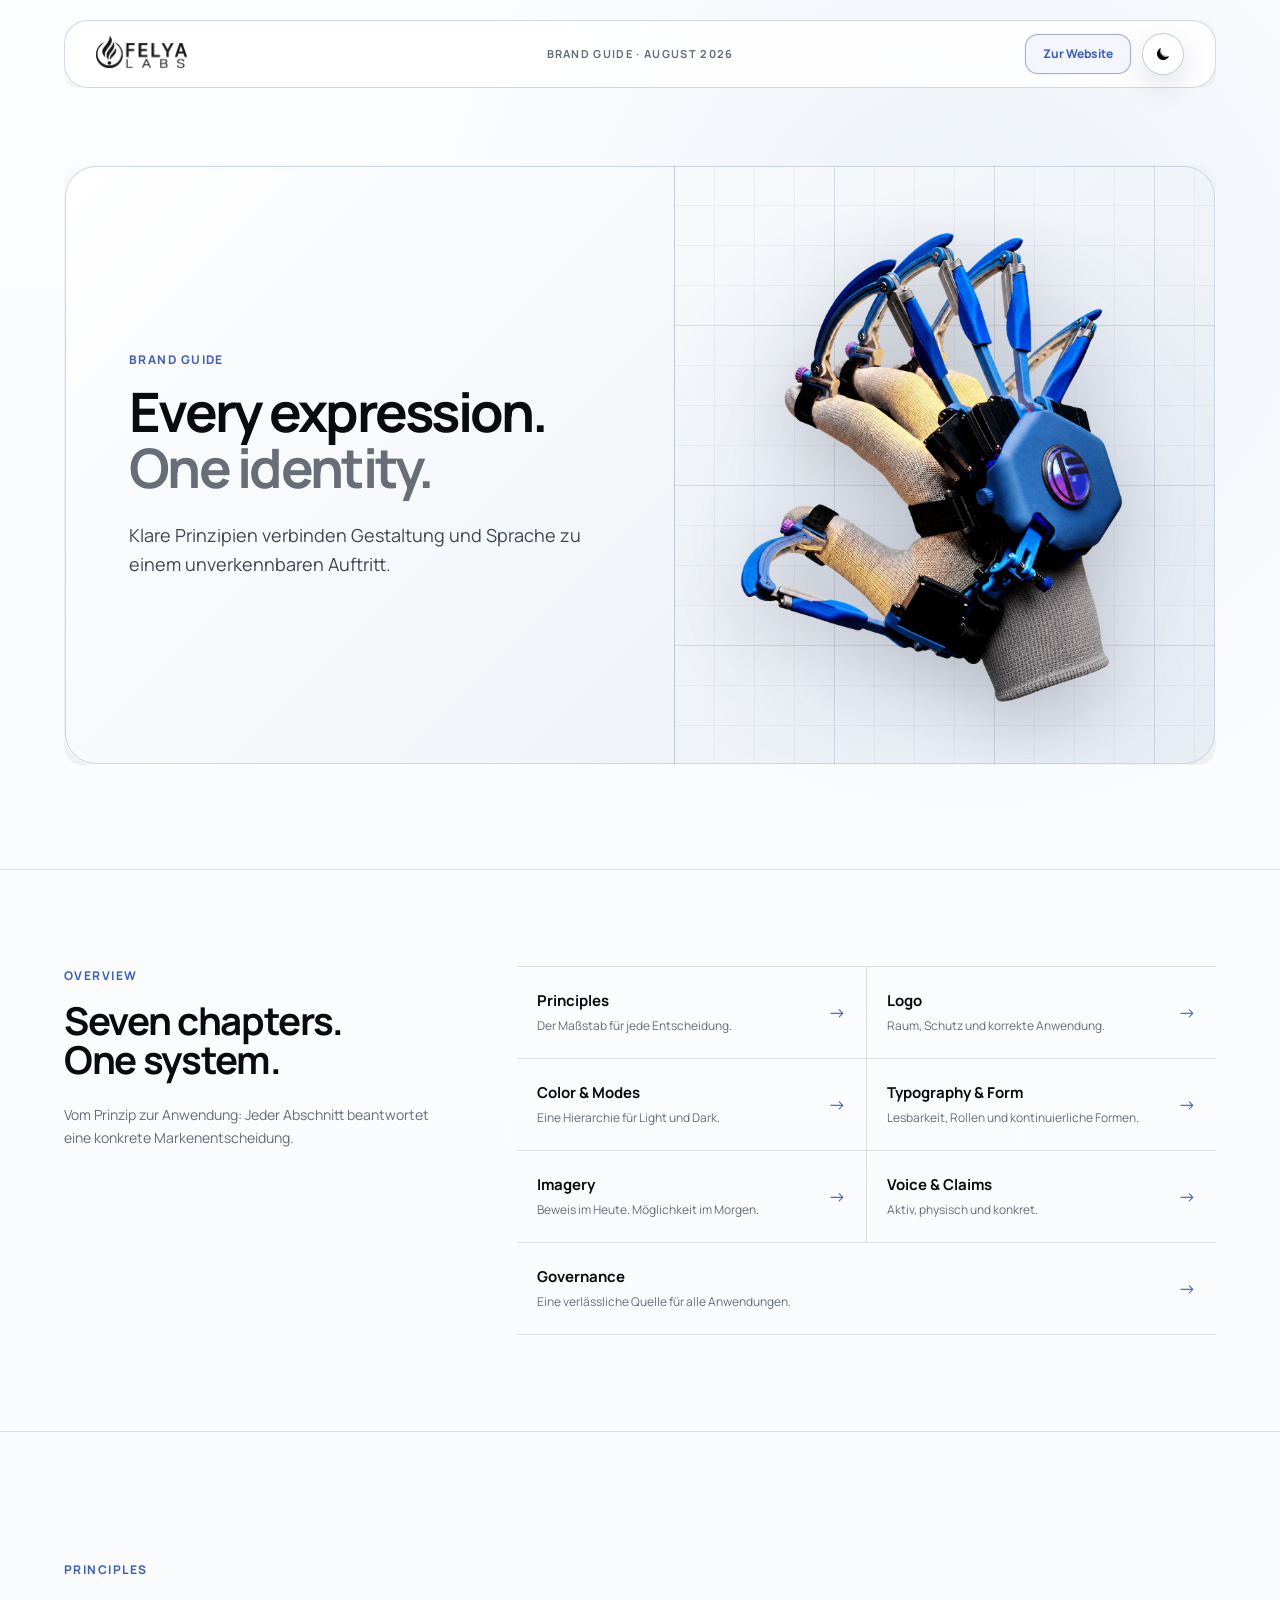
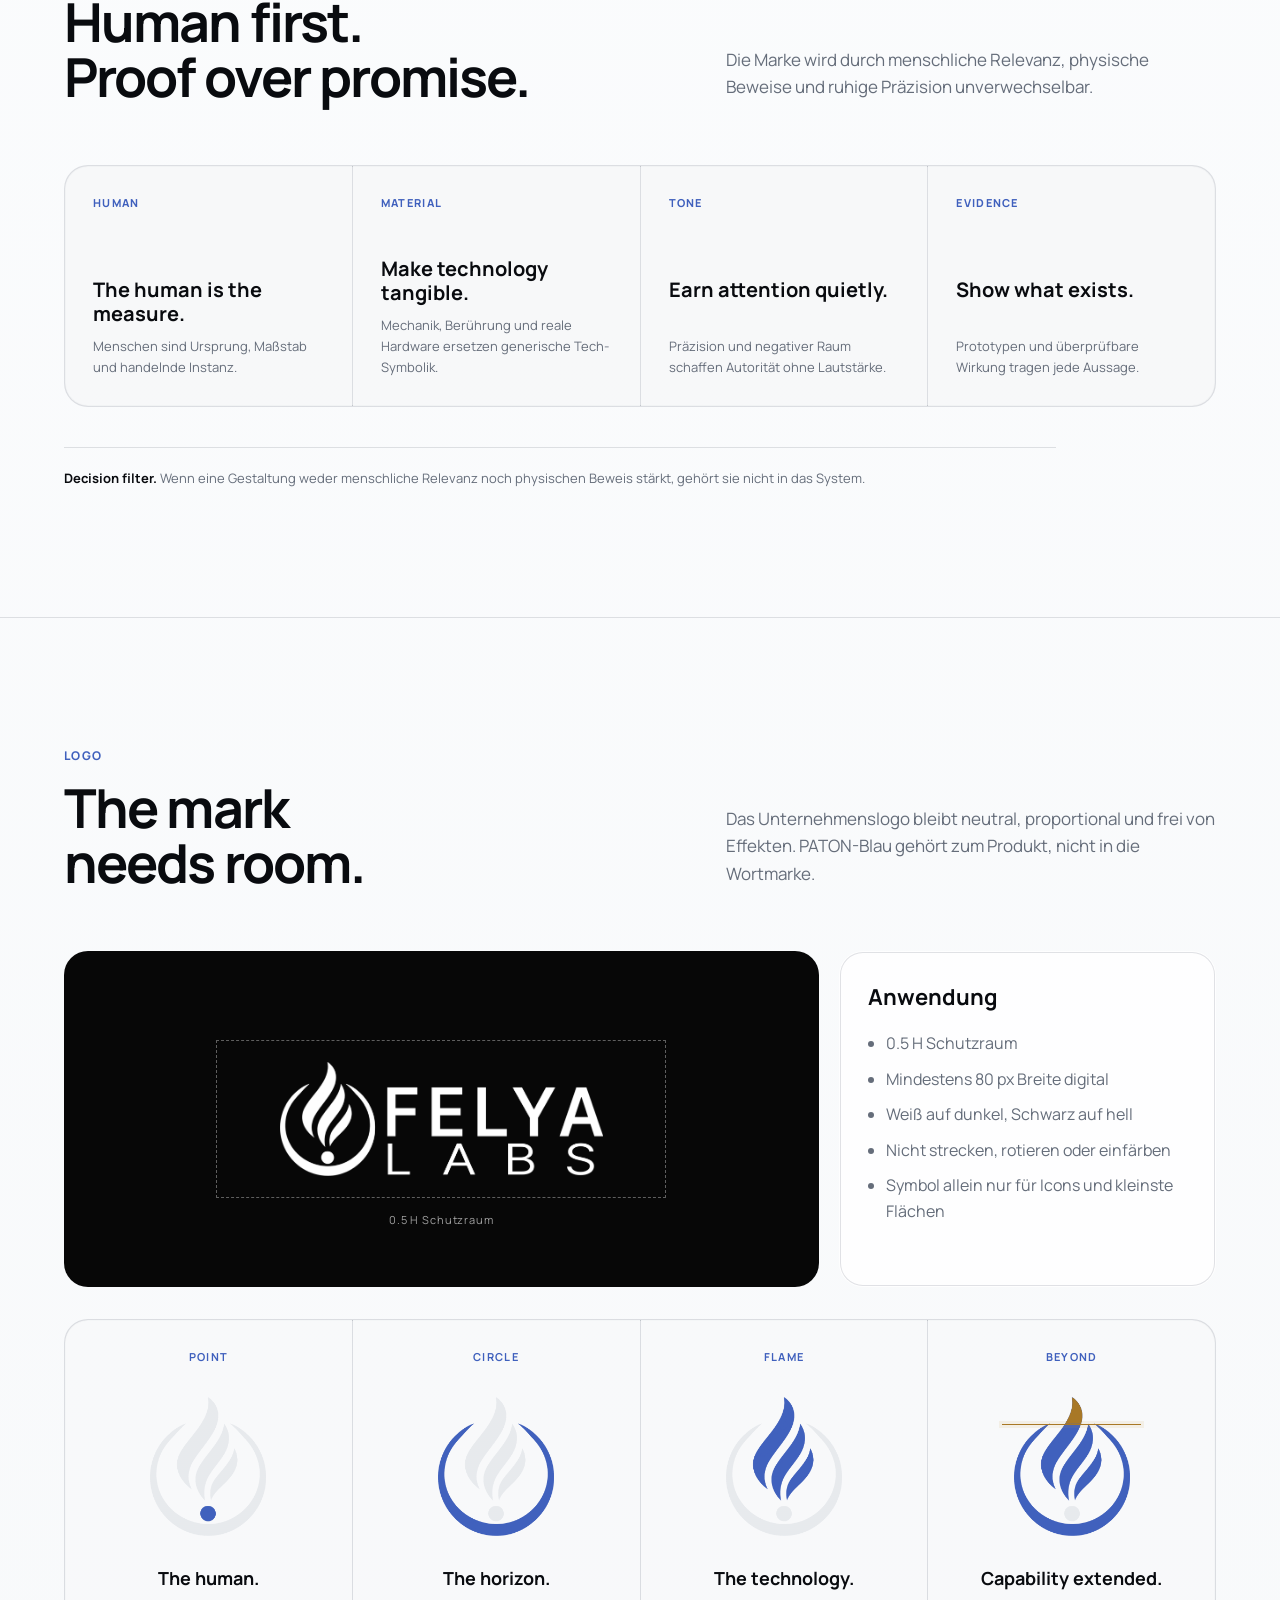
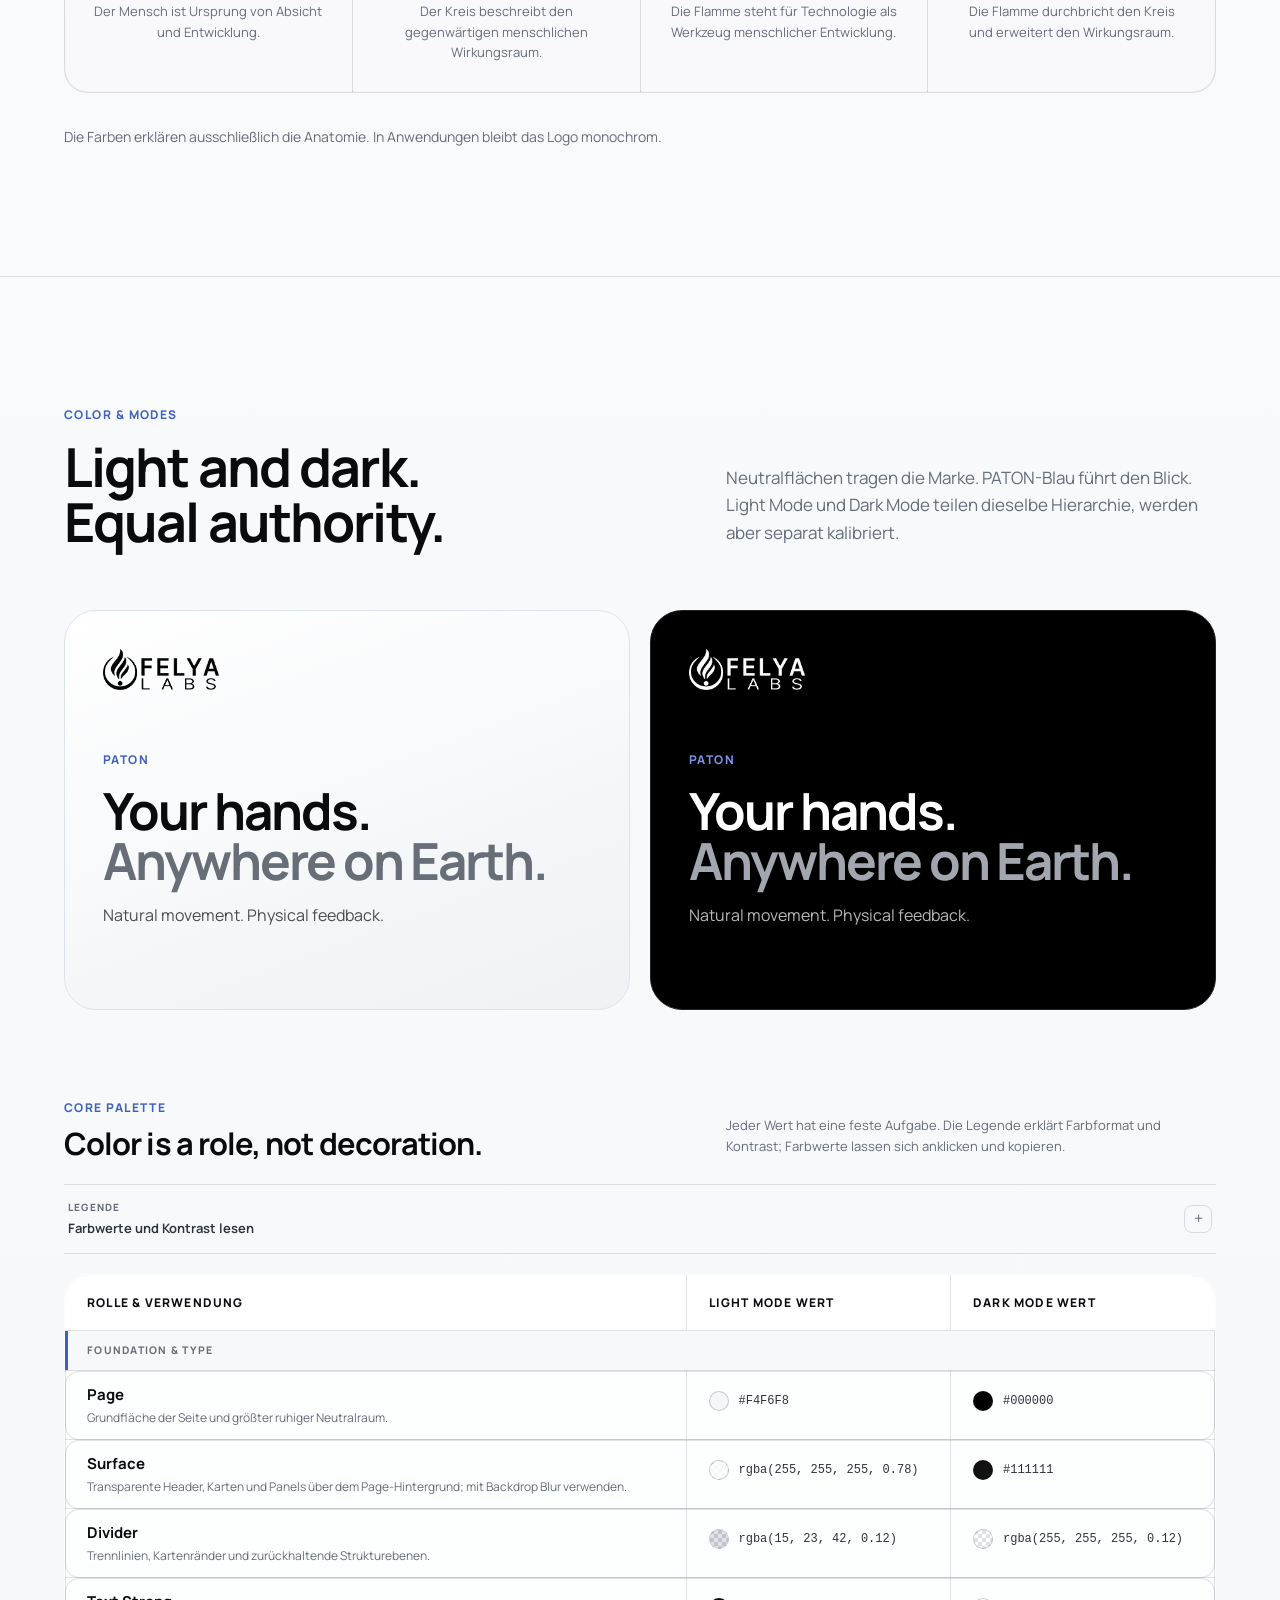
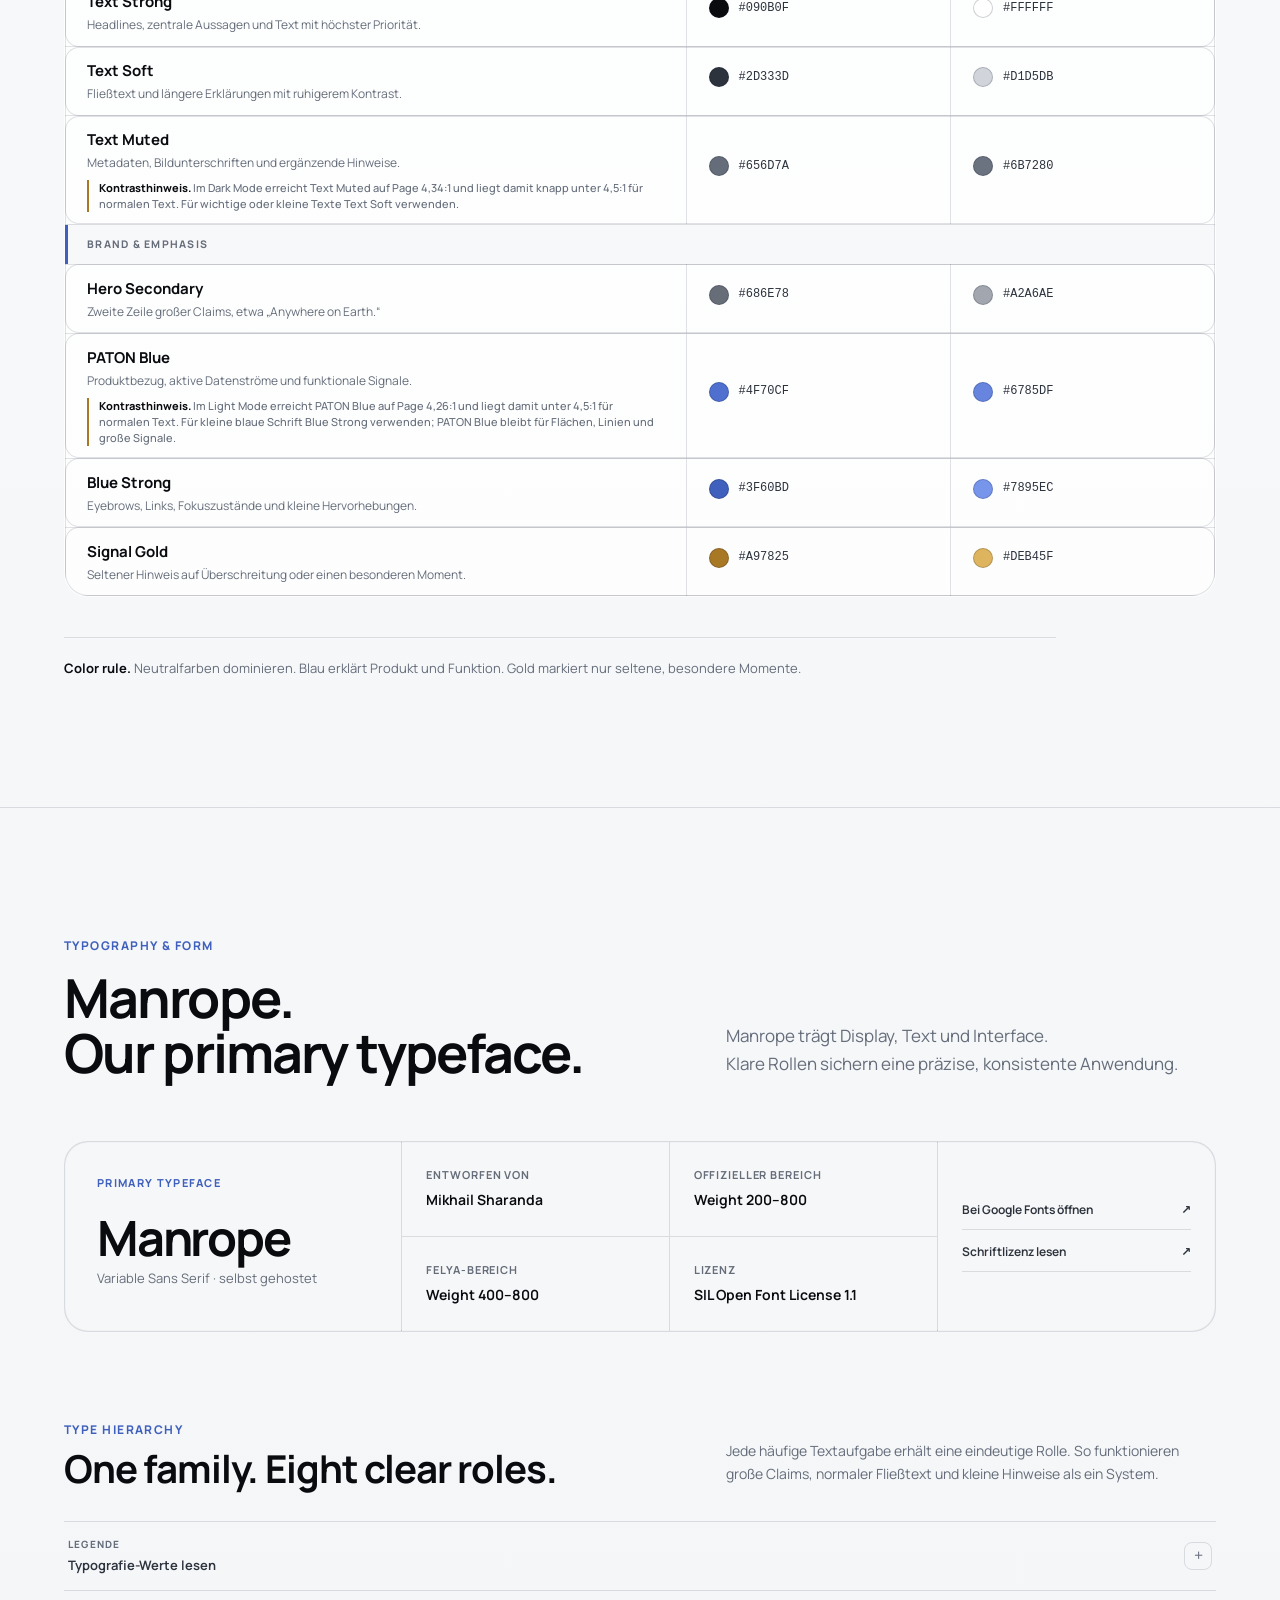
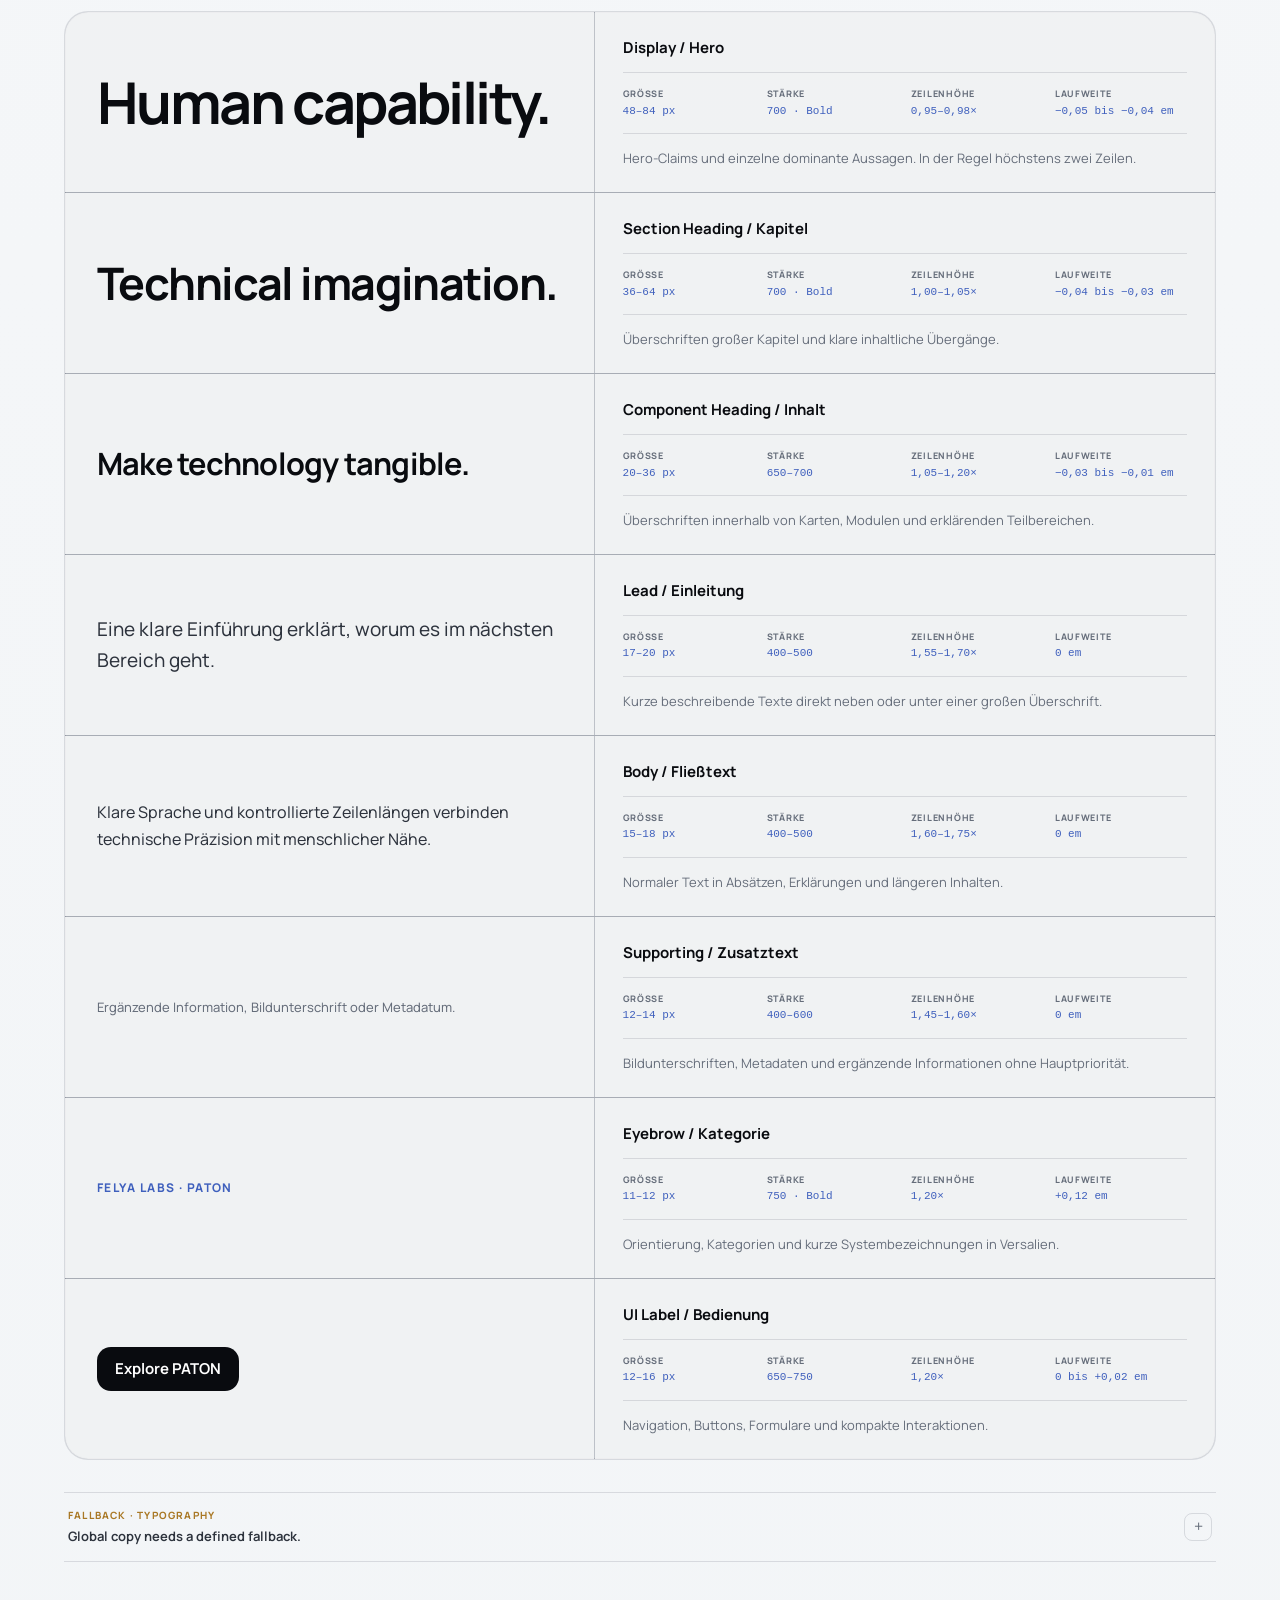
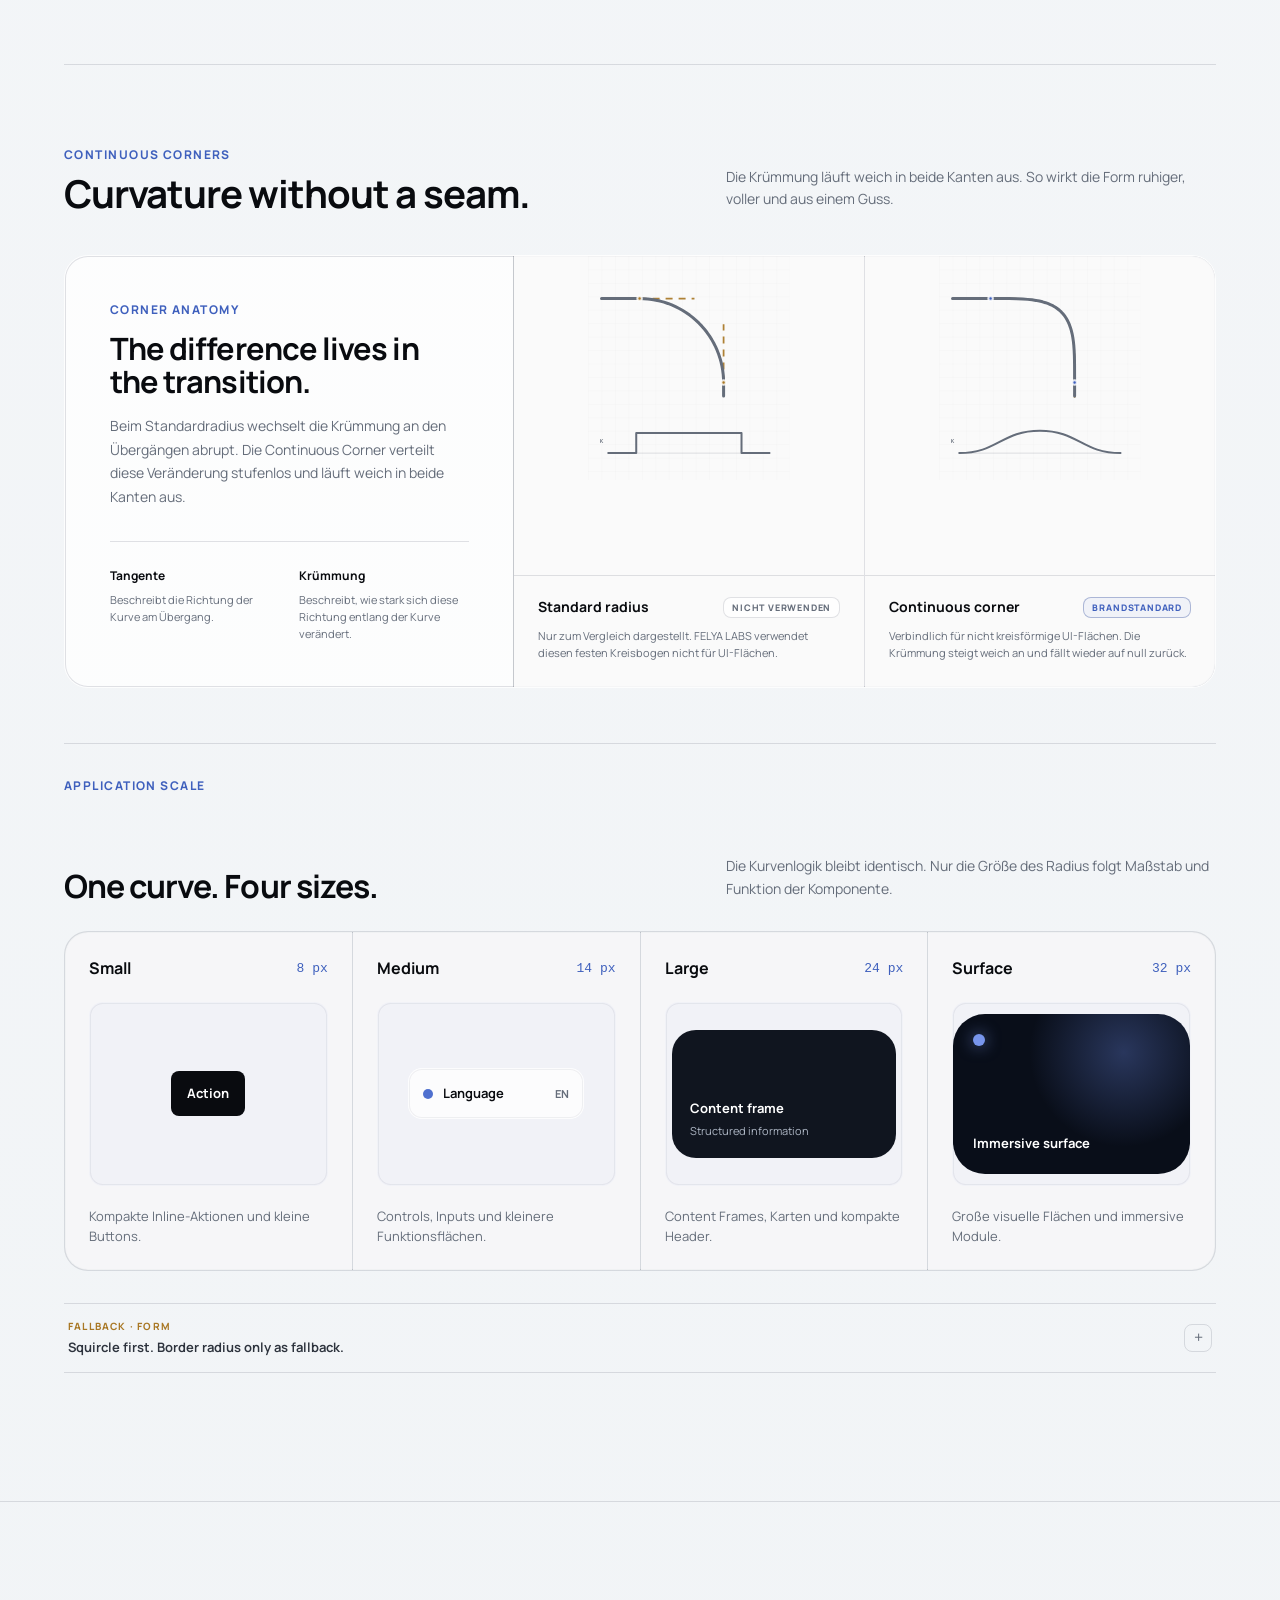
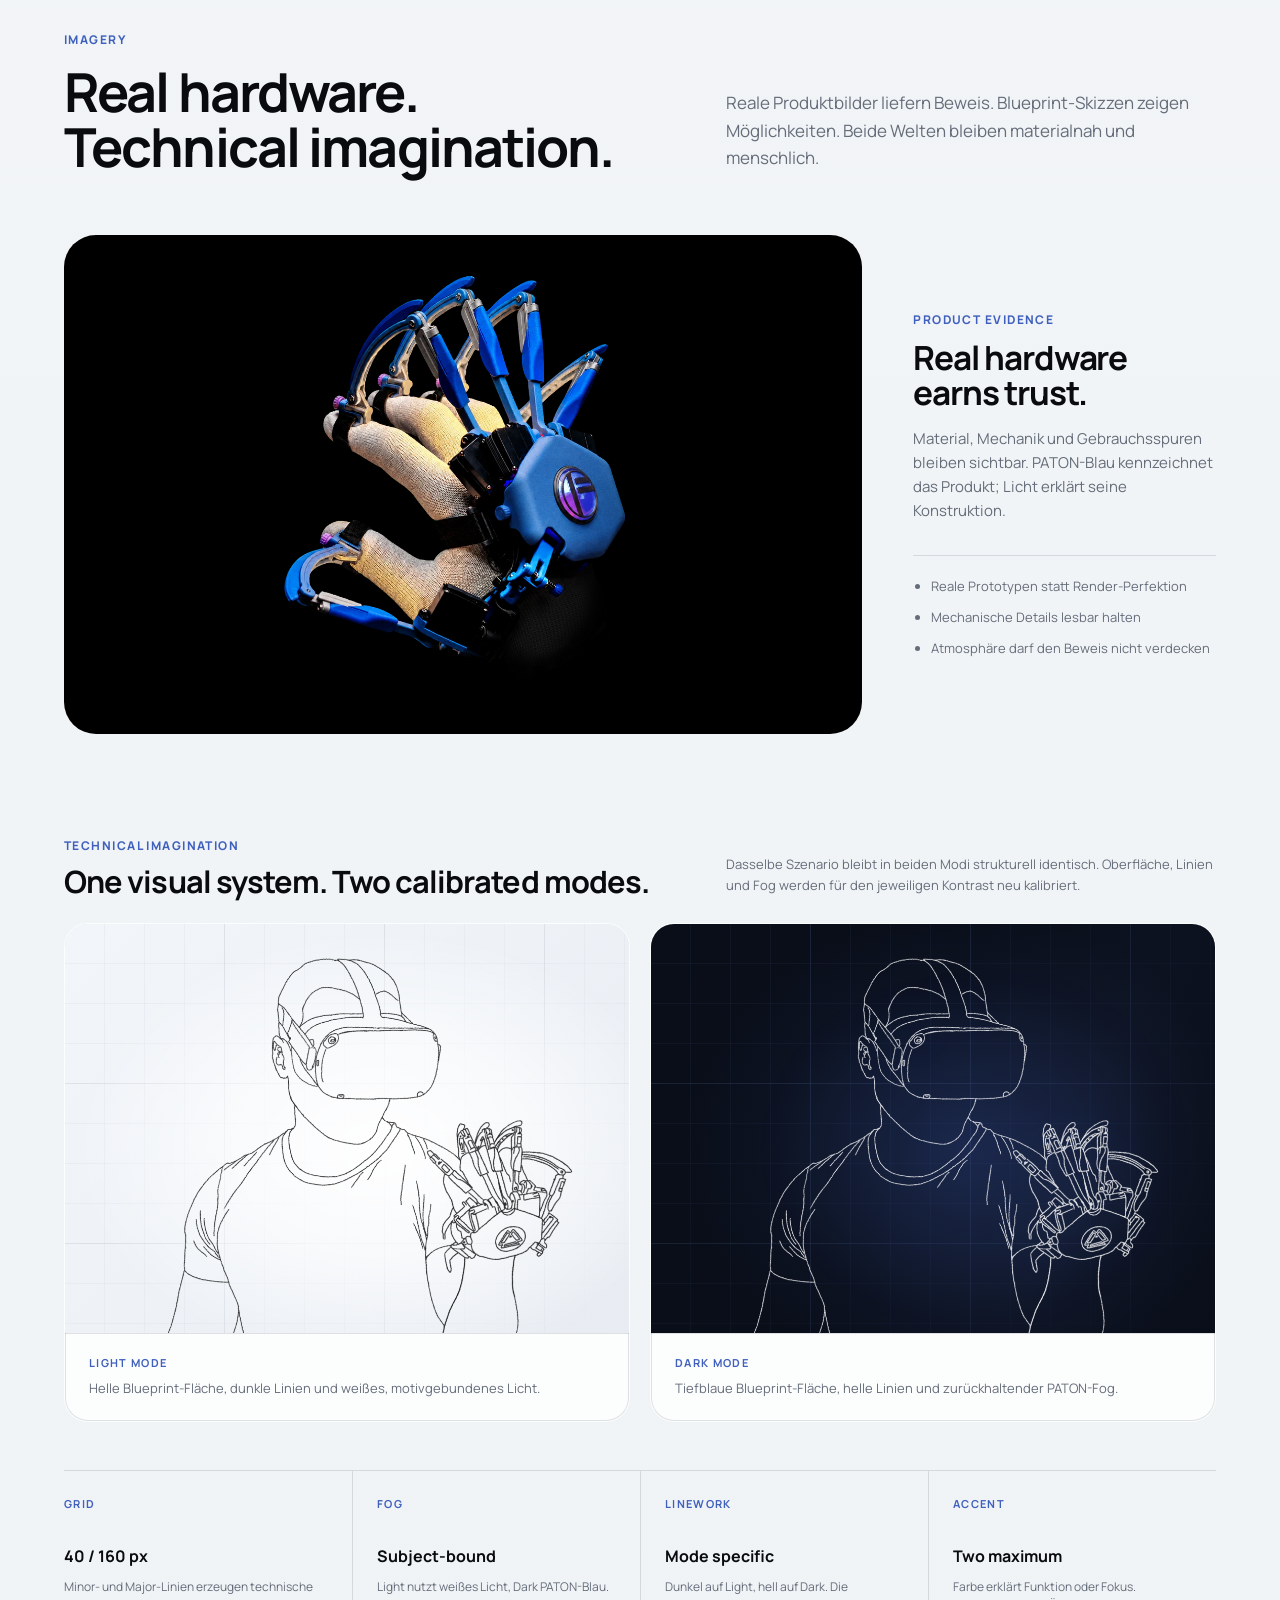
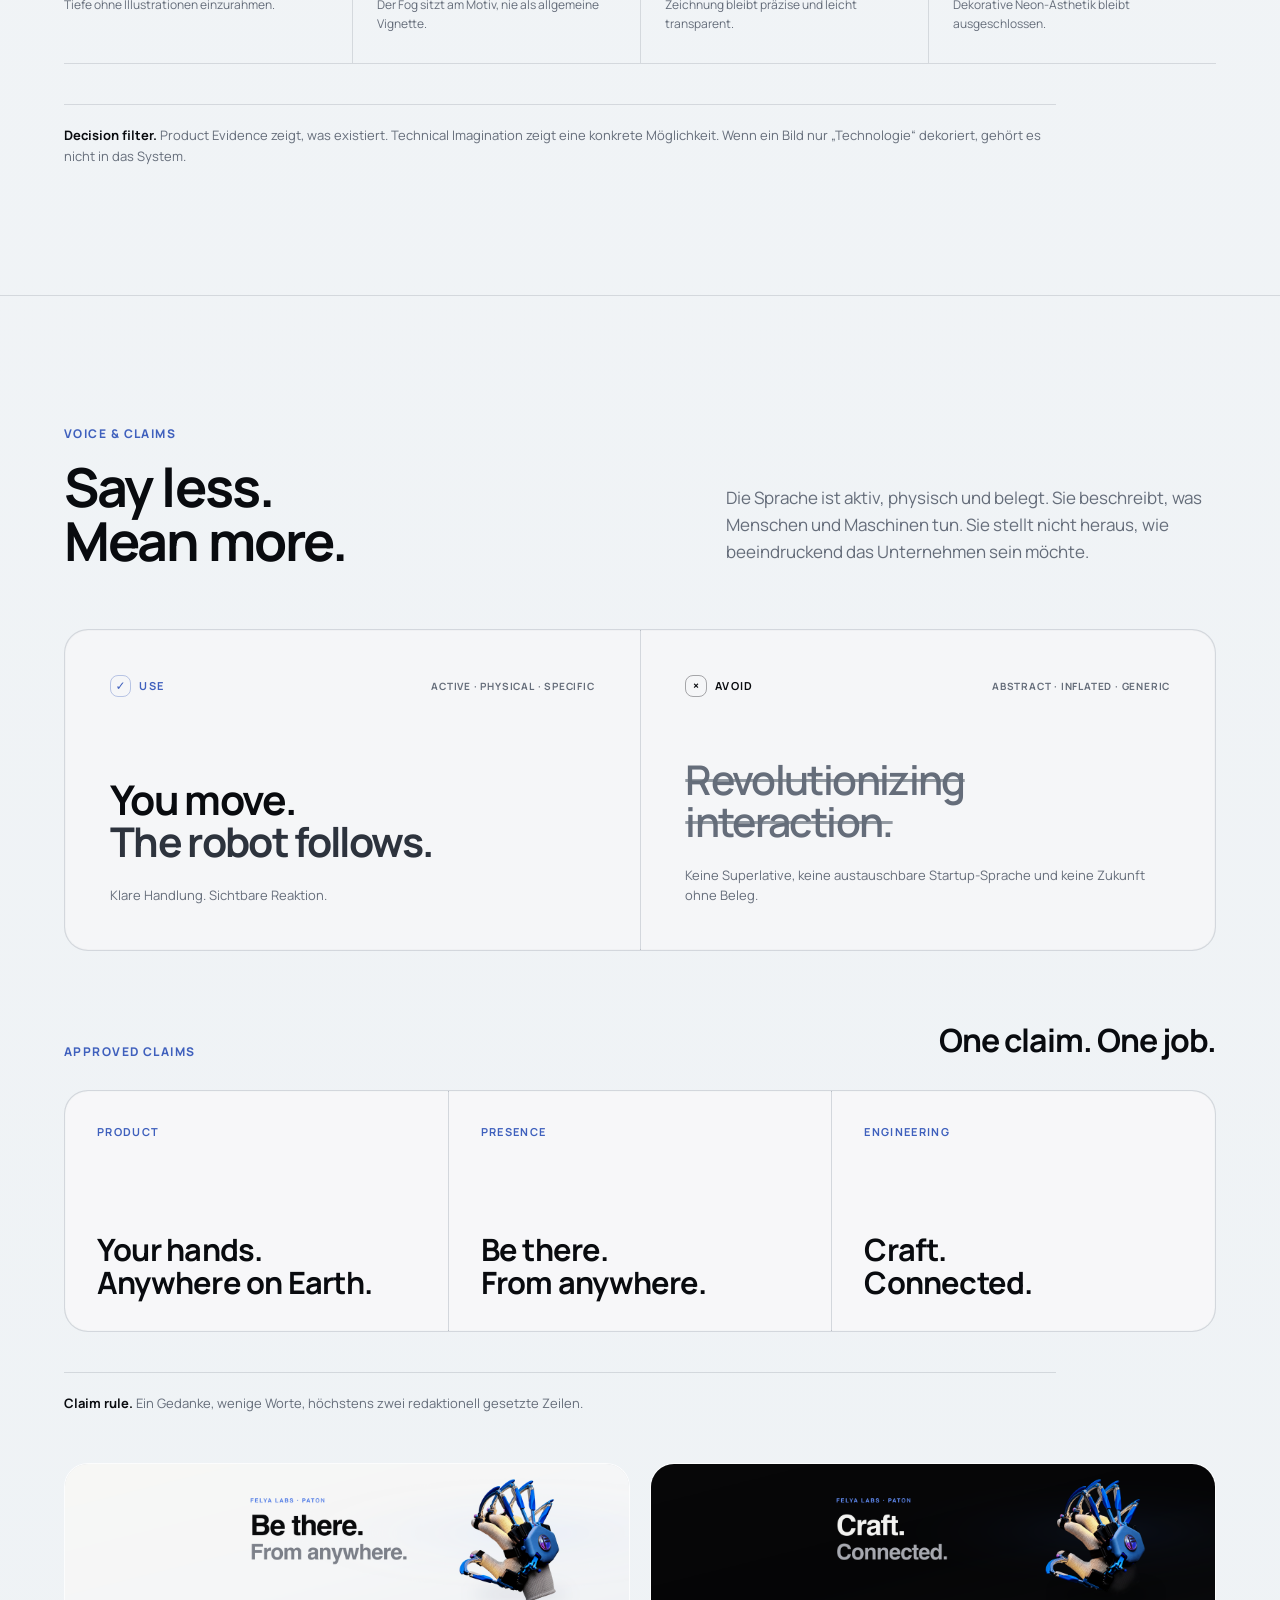
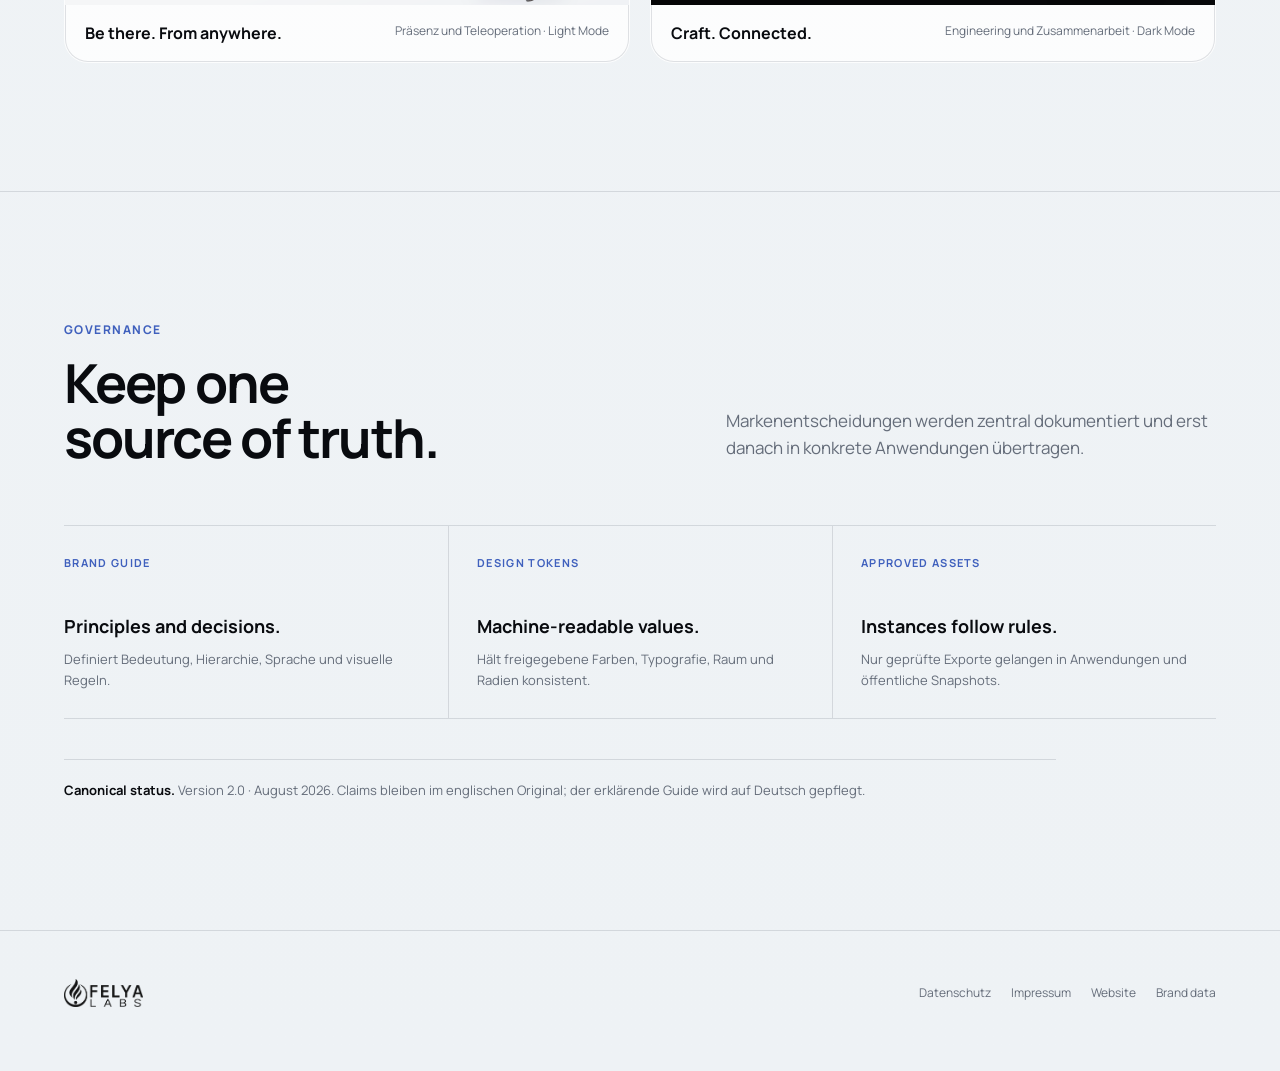
==== commit e83d39a8: "Deploy complete mobile continuous-corner snapshot Publish the sanitized production artifact from sta" ====
--- a/index.html
+++ b/index.html
@@ -1 +1 @@
-<!DOCTYPE html><html lang="de" data-theme="light"><head><meta charset="utf-8"><meta name="viewport" content="width=device-width, initial-scale=1"><meta name="color-scheme" content="light dark"><script src="/assets/js/theme-init.js"></script><meta name="description" content="Principles, design and language."><meta name="robots" content="noindex, nofollow, noarchive"><meta property="og:type" content="website"><meta property="og:site_name" content="FELYA LABS Brand Guide"><meta property="og:title" content="FELYA LABS Brand Guide"><meta property="og:description" content="Principles, design and language."><meta property="og:url" content="https://brand.felyalabs.com/"><meta property="og:image" content="https://brand.felyalabs.com/assets/social/felya-labs-brand-guide-social-preview-1200x630.jpg"><meta property="og:image:type" content="image/jpeg"><meta property="og:image:width" content="1200"><meta property="og:image:height" content="630"><meta property="og:image:alt" content="FELYA LABS Brand Guide with the claim Every expression. One identity."><meta name="twitter:card" content="summary_large_image"><meta name="twitter:title" content="FELYA LABS Brand Guide"><meta name="twitter:description" content="Principles, design and language."><meta name="twitter:image" content="https://brand.felyalabs.com/assets/social/felya-labs-brand-guide-social-preview-1200x630.jpg"><meta name="twitter:image:alt" content="FELYA LABS Brand Guide with the claim Every expression. One identity."><meta name="theme-color" media="(prefers-color-scheme: light)" content="#f4f6f8"><meta name="theme-color" media="(prefers-color-scheme: dark)" content="#000000"><link rel="canonical" href="https://brand.felyalabs.com/"><link rel="icon" href="/favicon.ico?v=brand-guide-dark" sizes="any"><link rel="icon" type="image/png" sizes="32x32" href="/assets/favicon/favicon-32x32.png?v=brand-guide-dark"><link rel="icon" type="image/png" sizes="16x16" href="/assets/favicon/favicon-16x16.png?v=brand-guide-dark"><link rel="apple-touch-icon" sizes="180x180" href="/assets/favicon/apple-touch-icon.png?v=brand-guide-dark"><link rel="manifest" href="/assets/favicon/site.webmanifest?v=brand-guide-dark"><title>FELYA LABS Brand Guide</title><link rel="stylesheet" href="/_astro/BrandGuideFooter.BxPdeqWu.css"></head><body><a class="skip-link" href="#brand-system">Zum Brand Guide springen</a><header class="topbar shell"><a class="topbar-logo" href="#brand-system" aria-label="FELYA LABS Brand Guide, zum Anfang"><img src="/assets/brand/felya-labs-wordmark-white.webp" alt="FELYA LABS"></a><p class="topbar-meta">Brand Guide · August 2026</p><div class="topbar-actions"><a class="topbar-site-link" href="https://felyalabs.com" target="_blank" rel="noopener noreferrer" aria-label="FELYA LABS Website in neuem Tab öffnen">Zur Website</a><button type="button" data-theme-toggle class="theme-toggle" aria-label="Zum dunklen Farbschema wechseln" aria-pressed="false"><span class="theme-toggle__icon theme-toggle__icon--sun" aria-hidden="true"><svg focusable="false" width="18" height="18" viewBox="0 0 24 24" fill="none" stroke="currentColor" stroke-width="1.65" stroke-linecap="round" stroke-linejoin="round"><circle cx="12" cy="12" r="3.7"></circle><g opacity="0.82"><path d="M12 2.25v1.9"></path><path d="M12 19.85v1.9"></path><path d="m5.1 5.1 1.34 1.34"></path><path d="m17.56 17.56 1.34 1.34"></path><path d="M2.25 12h1.9"></path><path d="M19.85 12h1.9"></path><path d="m6.44 17.56-1.34 1.34"></path><path d="m18.9 5.1-1.34 1.34"></path></g></svg></span><span class="theme-toggle__icon theme-toggle__icon--moon" aria-hidden="true"><svg focusable="false" width="18" height="18" viewBox="0 0 24 24" fill="none"><path d="M20.2 14.65A7.9 7.9 0 0 1 9.35 3.8a8.4 8.4 0 1 0 10.85 10.85Z" fill="currentColor"></path><path d="M17.8 15.2A8.4 8.4 0 0 1 8.8 6.2" stroke="currentColor" stroke-width="1.5" stroke-linecap="round" opacity="0.34"></path></svg></span></button><script type="module">var e=Array.from(document.querySelectorAll(`[data-theme-toggle]`)),t=(t,n=!0)=>{let r=t===`dark`?`light`:`dark`;if(document.documentElement.dataset.theme=t,document.documentElement.style.colorScheme=t,n){document.documentElement.dataset.themeSource=`user`;try{window.localStorage.setItem(`felya-labs-theme`,t)}catch{}}e.forEach(e=>{e.dataset.themeNext=r,e.setAttribute(`aria-pressed`,String(t===`light`)),e.setAttribute(`aria-label`,r===`light`?`Zum hellen Farbschema wechseln`:`Zum dunklen Farbschema wechseln`)}),document.dispatchEvent(new CustomEvent(`felya:themechange`,{detail:{theme:t,userInitiated:n}}))};t(document.documentElement.dataset.theme===`dark`?`dark`:`light`,!1),e.forEach(e=>{e.addEventListener(`click`,()=>{t(e.dataset.themeNext===`light`?`light`:`dark`)})});</script></div></header><main><div class="hero" id="brand-system"><div class="hero-inner shell"><div class="hero-copy"><p class="eyebrow">Brand Guide</p><h1><span class="headline-line">Every expression.</span><span class="headline-line hero-brand-claim__secondary">One identity.</span></h1><p>Klare Prinzipien verbinden Gestaltung und Sprache zu einem unverkennbaren Auftritt.</p></div><div class="hero-product"><img src="/assets/hero/paton-glove-light-premium-v1-1200.webp" srcset="/assets/hero/paton-glove-light-premium-v1-640.webp 640w, /assets/hero/paton-glove-light-premium-v1-768.webp 768w, /assets/hero/paton-glove-light-premium-v1-960.webp 960w, /assets/hero/paton-glove-light-premium-v1-1200.webp 1200w" sizes="(min-width: 1280px) 520px, (min-width: 901px) 42vw, (min-width: 541px) 520px, calc(100vw - 48px)" width="1200" height="1343" alt="PATON haptic glove" loading="eager" decoding="async" fetchpriority="high"></div></div></div><script type="module">var e=document.querySelector(`.hero-product`);e&&(document.addEventListener(`felya:themechange`,t=>{t.detail?.userInitiated&&(e.classList.remove(`hero-product--theme-transition`),e.offsetWidth,e.classList.add(`hero-product--theme-transition`))}),e.addEventListener(`animationend`,t=>{t.animationName===`hero-theme-fog-pulse`&&e.classList.remove(`hero-product--theme-transition`)}));</script><section class="guide-index" id="overview" aria-labelledby="guide-index-title"><div class="guide-index__inner shell"><div><p class="eyebrow">Overview</p><h2 id="guide-index-title"><span class="headline-line">Seven chapters.</span><span class="headline-line">One system.</span></h2><p class="guide-index__summary">Vom Prinzip zur Anwendung: Jeder Abschnitt beantwortet eine konkrete Markenentscheidung.</p></div><div class="guide-index__contents"><nav aria-label="Inhaltsübersicht des FELYA LABS Brand Guides"><a href="#principles"><span><strong>Principles</strong><small>Der Maßstab für jede Entscheidung.</small></span><i aria-hidden="true">→</i></a><a href="#logo-system"><span><strong>Logo</strong><small>Raum, Schutz und korrekte Anwendung.</small></span><i aria-hidden="true">→</i></a><a href="#color-modes"><span><strong>Color &amp; Modes</strong><small>Eine Hierarchie für Light und Dark.</small></span><i aria-hidden="true">→</i></a><a href="#typography-form"><span><strong>Typography &amp; Form</strong><small>Lesbarkeit, Rollen und kontinuierliche Formen.</small></span><i aria-hidden="true">→</i></a><a href="#imagery"><span><strong>Imagery</strong><small>Beweis im Heute. Möglichkeit im Morgen.</small></span><i aria-hidden="true">→</i></a><a href="#voice-claims"><span><strong>Voice &amp; Claims</strong><small>Aktiv, physisch und konkret.</small></span><i aria-hidden="true">→</i></a><a href="#governance"><span><strong>Governance</strong><small>Eine verlässliche Quelle für alle Anwendungen.</small></span><i aria-hidden="true">→</i></a></nav></div></div></section><section id="principles"><div class="shell"><div class="intro"><div class="intro-heading"><p class="eyebrow">Principles</p><h2><span class="headline-line">Human first.</span><span class="headline-line">Proof over promise.</span></h2></div><p>Die Marke wird durch menschliche Relevanz, physische Beweise und ruhige Präzision unverwechselbar.</p></div><div class="principle-grid principle-list"><article class="principle"><b>Human</b><h3>The human is the measure.</h3><p>Menschen sind Ursprung, Maßstab und handelnde Instanz.</p></article><article class="principle"><b>Material</b><h3>Make technology tangible.</h3><p>Mechanik, Berührung und reale Hardware ersetzen generische Tech-Symbolik.</p></article><article class="principle"><b>Tone</b><h3>Earn attention quietly.</h3><p>Präzision und negativer Raum schaffen Autorität ohne Lautstärke.</p></article><article class="principle"><b>Evidence</b><h3>Show what exists.</h3><p>Prototypen und überprüfbare Wirkung tragen jede Aussage.</p></article></div><p class="chapter-rule"><strong>Decision filter.</strong> Wenn eine Gestaltung weder menschliche Relevanz noch physischen Beweis stärkt, gehört sie nicht in das System.</p></div></section><section id="logo-system"><div class="shell"><div class="intro"><div class="intro-heading"><p class="eyebrow">Logo</p><h2><span class="headline-line">The mark</span><span class="headline-line">needs room.</span></h2></div><p>Das Unternehmenslogo bleibt neutral, proportional und frei von Effekten. PATON-Blau gehört zum Produkt, nicht in die Wortmarke.</p></div><div class="logo-overview"><div class="logo-stage"><div class="clearspace"><img src="/assets/brand/felya-labs-wordmark-white.webp" alt="FELYA LABS Logo mit Schutzraum"></div></div><div class="logo-rules"><h3>Anwendung</h3><ul class="rule-list"><li>0.5 H Schutzraum</li><li>Mindestens 80 px Breite digital</li><li>Weiß auf dunkel, Schwarz auf hell</li><li>Nicht strecken, rotieren oder einfärben</li><li>Symbol allein nur für Icons und kleinste Flächen</li></ul></div></div><div class="symbol-story"><article><b>Point</b><div class="logo-anatomy" aria-hidden="true"><img class="logo-anatomy__layer logo-anatomy__full" src="/assets/logo-anatomy/full-mark-muted.png" alt=""><img class="logo-anatomy__layer" src="/assets/logo-anatomy/point-blue.png" alt=""></div><strong>The human.</strong><p>Der Mensch ist Ursprung von Absicht und Entwicklung.</p></article><article><b>Circle</b><div class="logo-anatomy" aria-hidden="true"><img class="logo-anatomy__layer logo-anatomy__full" src="/assets/logo-anatomy/full-mark-muted.png" alt=""><img class="logo-anatomy__layer" src="/assets/logo-anatomy/circle-blue.png" alt=""></div><strong>The horizon.</strong><p>Der Kreis beschreibt den gegenwärtigen menschlichen Wirkungsraum.</p></article><article><b>Flame</b><div class="logo-anatomy" aria-hidden="true"><img class="logo-anatomy__layer logo-anatomy__full" src="/assets/logo-anatomy/full-mark-muted.png" alt=""><img class="logo-anatomy__layer" src="/assets/logo-anatomy/flame-blue.png" alt=""></div><strong>The technology.</strong><p>Die Flamme steht für Technologie als Werkzeug menschlicher Entwicklung.</p></article><article><b>Beyond</b><div class="logo-anatomy" aria-hidden="true"><img class="logo-anatomy__layer logo-anatomy__full" src="/assets/logo-anatomy/full-mark-muted.png" alt=""><img class="logo-anatomy__layer" src="/assets/logo-anatomy/circle-blue.png" alt=""><img class="logo-anatomy__layer" src="/assets/logo-anatomy/flame-blue.png" alt=""><span class="logo-anatomy__horizon"></span><img class="logo-anatomy__layer logo-anatomy__beyond" src="/assets/logo-anatomy/flame-gold.png" alt=""></div><strong>Capability extended.</strong><p>Die Flamme durchbricht den Kreis und erweitert den Wirkungsraum.</p></article></div><p class="section-note">Die Farben erklären ausschließlich die Anatomie. In Anwendungen bleibt das Logo monochrom.</p></div></section><section id="color-modes"><div class="shell"><div class="intro"><div class="intro-heading"><p class="eyebrow">Color &amp; Modes</p><h2><span class="headline-line">Light and dark.</span><span class="headline-line">Equal authority.</span></h2></div><p>Neutralflächen tragen die Marke. PATON-Blau führt den Blick. Light Mode und Dark Mode teilen dieselbe Hierarchie, werden aber separat kalibriert.</p></div><div class="theme-pair"><article class="theme theme--light"><img class="theme-logo" src="/assets/brand/felya-labs-wordmark-white.webp" alt=""><p class="eyebrow">PATON</p><h3><span class="headline-line">Your hands.</span><span class="headline-line">Anywhere on Earth.</span></h3><p>Natural movement. Physical feedback.</p></article><article class="theme theme--dark"><img class="theme-logo" src="/assets/brand/felya-labs-wordmark-white.webp" alt=""><p class="eyebrow">PATON</p><h3><span class="headline-line">Your hands.</span><span class="headline-line">Anywhere on Earth.</span></h3><p>Natural movement. Physical feedback.</p></article></div><div class="module-heading"><div><p class="eyebrow">Core palette</p><h3>Color is a role, not decoration.</h3></div><p>Jeder Wert hat eine feste Aufgabe. Die Legende erklärt Farbformat und Kontrast; Farbwerte lassen sich anklicken und kopieren.</p></div><details class="system-note system-note--guide"><summary><span><b>Legende</b><strong>Farbwerte und Kontrast lesen</strong></span><i aria-hidden="true">+</i></summary><dl class="system-note__content system-note__content--three"><div><dt>HEX</dt><dd><code>#4F70CF</code> bezeichnet eine vollständig deckende Bildschirmfarbe.</dd></div><div><dt>RGBA</dt><dd><code>rgba(…)</code> enthält zusätzlich eine Transparenz von 0 bis 1.</dd></div><div><dt>Kontrast</dt><dd><code>4,5:1</code> ist der empfohlene Mindestwert für normalen Text.</dd></div></dl></details><div class="token-matrix"><table aria-label="Semantische Kernpalette für Light Mode und Dark Mode"><thead><tr><th scope="col">Rolle &amp; Verwendung</th><th scope="col">Light Mode Wert</th><th scope="col">Dark Mode Wert</th></tr></thead><tbody><tr class="token-group"><th colspan="3">Foundation &amp; Type</th></tr><tr class="token-row"><th scope="row"><strong>Page</strong><span>Grundfläche der Seite und größter ruhiger Neutralraum.</span></th><td data-mode="Light Mode"><button class="token-value token-copy" type="button" data-copy="#F4F6F8" aria-label="Farbcode #F4F6F8 kopieren"><i style="--chip:#f4f6f8"></i><span class="token-copy__text"><code>#F4F6F8</code><span class="token-copy__feedback" aria-hidden="true">Kopiert</span></span></button></td><td data-mode="Dark Mode"><button class="token-value token-copy" type="button" data-copy="#000000" aria-label="Farbcode #000000 kopieren"><i style="--chip:#000000"></i><span class="token-copy__text"><code>#000000</code><span class="token-copy__feedback" aria-hidden="true">Kopiert</span></span></button></td></tr><tr class="token-row"><th scope="row"><strong>Surface</strong><span>Transparente Header, Karten und Panels über dem Page-Hintergrund; mit Backdrop Blur verwenden.</span></th><td data-mode="Light Mode"><button class="token-value token-copy" type="button" data-copy="rgba(255, 255, 255, 0.78)" aria-label="Farbcode rgba(255, 255, 255, 0.78) kopieren"><i class="token-swatch--alpha" style="--chip:rgba(255,255,255,.78)"></i><span class="token-copy__text"><code>rgba(255, 255, 255, 0.78)</code><span class="token-copy__feedback" aria-hidden="true">Kopiert</span></span></button></td><td data-mode="Dark Mode"><button class="token-value token-copy" type="button" data-copy="#111111" aria-label="Farbcode #111111 kopieren"><i style="--chip:#111111"></i><span class="token-copy__text"><code>#111111</code><span class="token-copy__feedback" aria-hidden="true">Kopiert</span></span></button></td></tr><tr class="token-row"><th scope="row"><strong>Divider</strong><span>Trennlinien, Kartenränder und zurückhaltende Strukturebenen.</span></th><td data-mode="Light Mode"><button class="token-value token-copy" type="button" data-copy="rgba(15, 23, 42, 0.12)" aria-label="Farbcode rgba(15, 23, 42, 0.12) kopieren"><i class="token-swatch--alpha" style="--chip:rgba(15,23,42,.12)"></i><span class="token-copy__text"><code>rgba(15, 23, 42, 0.12)</code><span class="token-copy__feedback" aria-hidden="true">Kopiert</span></span></button></td><td data-mode="Dark Mode"><button class="token-value token-copy" type="button" data-copy="rgba(255, 255, 255, 0.12)" aria-label="Farbcode rgba(255, 255, 255, 0.12) kopieren"><i class="token-swatch--alpha" style="--chip:rgba(255,255,255,.12)"></i><span class="token-copy__text"><code>rgba(255, 255, 255, 0.12)</code><span class="token-copy__feedback" aria-hidden="true">Kopiert</span></span></button></td></tr><tr class="token-row"><th scope="row"><strong>Text Strong</strong><span>Headlines, zentrale Aussagen und Text mit höchster Priorität.</span></th><td data-mode="Light Mode"><button class="token-value token-copy" type="button" data-copy="#090B0F" aria-label="Farbcode #090B0F kopieren"><i style="--chip:#090b0f"></i><span class="token-copy__text"><code>#090B0F</code><span class="token-copy__feedback" aria-hidden="true">Kopiert</span></span></button></td><td data-mode="Dark Mode"><button class="token-value token-copy" type="button" data-copy="#FFFFFF" aria-label="Farbcode #FFFFFF kopieren"><i style="--chip:#ffffff"></i><span class="token-copy__text"><code>#FFFFFF</code><span class="token-copy__feedback" aria-hidden="true">Kopiert</span></span></button></td></tr><tr class="token-row"><th scope="row"><strong>Text Soft</strong><span>Fließtext und längere Erklärungen mit ruhigerem Kontrast.</span></th><td data-mode="Light Mode"><button class="token-value token-copy" type="button" data-copy="#2D333D" aria-label="Farbcode #2D333D kopieren"><i style="--chip:#2d333d"></i><span class="token-copy__text"><code>#2D333D</code><span class="token-copy__feedback" aria-hidden="true">Kopiert</span></span></button></td><td data-mode="Dark Mode"><button class="token-value token-copy" type="button" data-copy="#D1D5DB" aria-label="Farbcode #D1D5DB kopieren"><i style="--chip:#d1d5db"></i><span class="token-copy__text"><code>#D1D5DB</code><span class="token-copy__feedback" aria-hidden="true">Kopiert</span></span></button></td></tr><tr class="token-row"><th scope="row"><strong>Text Muted</strong><span>Metadaten, Bildunterschriften und ergänzende Hinweise.</span><small><b>Kontrasthinweis.</b> Im Dark Mode erreicht Text Muted auf Page 4,34:1 und liegt damit knapp unter 4,5:1 für normalen Text. Für wichtige oder kleine Texte Text Soft verwenden.</small></th><td data-mode="Light Mode"><button class="token-value token-copy" type="button" data-copy="#656D7A" aria-label="Farbcode #656D7A kopieren"><i style="--chip:#656d7a"></i><span class="token-copy__text"><code>#656D7A</code><span class="token-copy__feedback" aria-hidden="true">Kopiert</span></span></button></td><td data-mode="Dark Mode"><button class="token-value token-copy" type="button" data-copy="#6B7280" aria-label="Farbcode #6B7280 kopieren"><i style="--chip:#6b7280"></i><span class="token-copy__text"><code>#6B7280</code><span class="token-copy__feedback" aria-hidden="true">Kopiert</span></span></button></td></tr><tr class="token-group"><th colspan="3">Brand &amp; Emphasis</th></tr><tr class="token-row"><th scope="row"><strong>Hero Secondary</strong><span>Zweite Zeile großer Claims, etwa „Anywhere on Earth.“</span></th><td data-mode="Light Mode"><button class="token-value token-copy" type="button" data-copy="#686E78" aria-label="Farbcode #686E78 kopieren"><i style="--chip:#686e78"></i><span class="token-copy__text"><code>#686E78</code><span class="token-copy__feedback" aria-hidden="true">Kopiert</span></span></button></td><td data-mode="Dark Mode"><button class="token-value token-copy" type="button" data-copy="#A2A6AE" aria-label="Farbcode #A2A6AE kopieren"><i style="--chip:#a2a6ae"></i><span class="token-copy__text"><code>#A2A6AE</code><span class="token-copy__feedback" aria-hidden="true">Kopiert</span></span></button></td></tr><tr class="token-row"><th scope="row"><strong>PATON Blue</strong><span>Produktbezug, aktive Datenströme und funktionale Signale.</span><small><b>Kontrasthinweis.</b> Im Light Mode erreicht PATON Blue auf Page 4,26:1 und liegt damit unter 4,5:1 für normalen Text. Für kleine blaue Schrift Blue Strong verwenden; PATON Blue bleibt für Flächen, Linien und große Signale.</small></th><td data-mode="Light Mode"><button class="token-value token-copy" type="button" data-copy="#4F70CF" aria-label="Farbcode #4F70CF kopieren"><i style="--chip:#4f70cf"></i><span class="token-copy__text"><code>#4F70CF</code><span class="token-copy__feedback" aria-hidden="true">Kopiert</span></span></button></td><td data-mode="Dark Mode"><button class="token-value token-copy" type="button" data-copy="#6785DF" aria-label="Farbcode #6785DF kopieren"><i style="--chip:#6785df"></i><span class="token-copy__text"><code>#6785DF</code><span class="token-copy__feedback" aria-hidden="true">Kopiert</span></span></button></td></tr><tr class="token-row"><th scope="row"><strong>Blue Strong</strong><span>Eyebrows, Links, Fokuszustände und kleine Hervorhebungen.</span></th><td data-mode="Light Mode"><button class="token-value token-copy" type="button" data-copy="#3F60BD" aria-label="Farbcode #3F60BD kopieren"><i style="--chip:#3f60bd"></i><span class="token-copy__text"><code>#3F60BD</code><span class="token-copy__feedback" aria-hidden="true">Kopiert</span></span></button></td><td data-mode="Dark Mode"><button class="token-value token-copy" type="button" data-copy="#7895EC" aria-label="Farbcode #7895EC kopieren"><i style="--chip:#7895ec"></i><span class="token-copy__text"><code>#7895EC</code><span class="token-copy__feedback" aria-hidden="true">Kopiert</span></span></button></td></tr><tr class="token-row"><th scope="row"><strong>Signal Gold</strong><span>Seltener Hinweis auf Überschreitung oder einen besonderen Moment.</span></th><td data-mode="Light Mode"><button class="token-value token-copy" type="button" data-copy="#A97825" aria-label="Farbcode #A97825 kopieren"><i style="--chip:#a97825"></i><span class="token-copy__text"><code>#A97825</code><span class="token-copy__feedback" aria-hidden="true">Kopiert</span></span></button></td><td data-mode="Dark Mode"><button class="token-value token-copy" type="button" data-copy="#DEB45F" aria-label="Farbcode #DEB45F kopieren"><i style="--chip:#deb45f"></i><span class="token-copy__text"><code>#DEB45F</code><span class="token-copy__feedback" aria-hidden="true">Kopiert</span></span></button></td></tr></tbody></table></div><p class="chapter-rule"><strong>Color rule.</strong> Neutralfarben dominieren. Blau erklärt Produkt und Funktion. Gold markiert nur seltene, besondere Momente.</p></div><div class="color-copy-toast" id="color-copy-status" role="status" aria-live="polite" aria-atomic="true"><span class="color-copy-toast__icon" aria-hidden="true">✓</span><span class="color-copy-toast__message"><strong></strong><code></code></span></div></section><script type="module">var e=document.querySelector(`#color-copy-status`),t=e?.querySelector(`strong`),n=e?.querySelector(`code`),r=new WeakMap,i,a=async e=>{if(navigator.clipboard?.writeText)try{return await navigator.clipboard.writeText(e),!0}catch{}let t=document.createElement(`textarea`);t.value=e,t.setAttribute(`readonly`,``),t.style.position=`fixed`,t.style.opacity=`0`,document.body.appendChild(t),t.select();let n=document.execCommand(`copy`);return t.remove(),n};document.querySelectorAll(`.token-copy`).forEach(o=>{o.addEventListener(`click`,async()=>{let s=o.dataset.copy;if(!s)return;let c=await a(s);o.dataset.copyState=c?`copied`:`error`,e&&t&&n&&(e.dataset.state=c?`copied`:`error`,t.textContent=c?`Farbwert kopiert`:`Kopieren fehlgeschlagen`,n.textContent=s,e.dataset.visible=`true`,i&&window.clearTimeout(i),i=window.setTimeout(()=>{delete e.dataset.visible},2200));let l=r.get(o);l&&window.clearTimeout(l),r.set(o,window.setTimeout(()=>{delete o.dataset.copyState},1600))})});</script><section id="typography-form"><div class="shell"><div class="intro"><div class="intro-heading"><p class="eyebrow">Typography &amp; Form</p><h2><span class="headline-line">Manrope.</span><span class="headline-line">Our primary typeface.</span></h2></div><p class="type-intro-copy"><span>Manrope trägt Display, Text und Interface.</span><span>Klare Rollen sichern eine präzise, konsistente Anwendung.</span></p></div><article class="typeface-card" aria-labelledby="typeface-name"><div class="typeface-identity"><span>Primary typeface</span><h3 id="typeface-name">Manrope</h3><p>Variable Sans Serif · selbst gehostet</p></div><dl class="typeface-meta"><div><dt>Entworfen von</dt><dd>Mikhail Sharanda</dd></div><div><dt>Offizieller Bereich</dt><dd>Weight 200–800</dd></div><div><dt>FELYA-Bereich</dt><dd>Weight 400–800</dd></div><div><dt>Lizenz</dt><dd>SIL Open Font License 1.1</dd></div></dl><div class="typeface-links"><a href="https://fonts.google.com/specimen/Manrope" target="_blank" rel="noreferrer">Bei Google Fonts öffnen <span aria-hidden="true">↗</span></a><a href="/assets/fonts/OFL.txt" target="_blank">Schriftlizenz lesen <span aria-hidden="true">↗</span></a></div></article><div class="type-system"><div class="type-section-heading"><div><p class="eyebrow">Type hierarchy</p><h3>One family. Eight clear roles.</h3></div><p>Jede häufige Textaufgabe erhält eine eindeutige Rolle. So funktionieren große Claims, normaler Fließtext und kleine Hinweise als ein System.</p></div><details class="system-note system-note--guide"><summary><span><b>Legende</b><strong>Typografie-Werte lesen</strong></span><i aria-hidden="true">+</i></summary><dl class="system-note__content system-note__content--four"><div><dt>Größe</dt><dd>Höhe der Schrift in Pixeln.</dd></div><div><dt>Stärke</dt><dd>400 ist Regular, 500 Medium, 700 Bold.</dd></div><div><dt>Zeilenhöhe</dt><dd>Abstand der Zeilen als Faktor der Schriftgröße.</dd></div><div><dt>Laufweite</dt><dd>Abstand der Buchstaben. Minuswerte setzen sie enger.</dd></div></dl></details><div class="type-roles"><article class="type-role type-role--display"><div class="type-role__sample">Human capability.</div><div class="type-role__details"><strong>Display / Hero</strong><dl class="type-role__metrics"><div><dt>Größe</dt><dd>48–84 px</dd></div><div><dt>Stärke</dt><dd>700 · Bold</dd></div><div><dt>Zeilenhöhe</dt><dd>0,95–0,98×</dd></div><div><dt>Laufweite</dt><dd>−0,05 bis −0,04 em</dd></div></dl><p>Hero-Claims und einzelne dominante Aussagen. In der Regel höchstens zwei Zeilen.</p></div></article><article class="type-role type-role--heading"><div class="type-role__sample">Technical imagination.</div><div class="type-role__details"><strong>Section Heading / Kapitel</strong><dl class="type-role__metrics"><div><dt>Größe</dt><dd>36–64 px</dd></div><div><dt>Stärke</dt><dd>700 · Bold</dd></div><div><dt>Zeilenhöhe</dt><dd>1,00–1,05×</dd></div><div><dt>Laufweite</dt><dd>−0,04 bis −0,03 em</dd></div></dl><p>Überschriften großer Kapitel und klare inhaltliche Übergänge.</p></div></article><article class="type-role type-role--component"><div class="type-role__sample">Make technology tangible.</div><div class="type-role__details"><strong>Component Heading / Inhalt</strong><dl class="type-role__metrics"><div><dt>Größe</dt><dd>20–36 px</dd></div><div><dt>Stärke</dt><dd>650–700</dd></div><div><dt>Zeilenhöhe</dt><dd>1,05–1,20×</dd></div><div><dt>Laufweite</dt><dd>−0,03 bis −0,01 em</dd></div></dl><p>Überschriften innerhalb von Karten, Modulen und erklärenden Teilbereichen.</p></div></article><article class="type-role type-role--lead"><div class="type-role__sample"><span>Eine klare Einführung erklärt, worum es im nächsten Bereich geht.</span></div><div class="type-role__details"><strong>Lead / Einleitung</strong><dl class="type-role__metrics"><div><dt>Größe</dt><dd>17–20 px</dd></div><div><dt>Stärke</dt><dd>400–500</dd></div><div><dt>Zeilenhöhe</dt><dd>1,55–1,70×</dd></div><div><dt>Laufweite</dt><dd>0 em</dd></div></dl><p>Kurze beschreibende Texte direkt neben oder unter einer großen Überschrift.</p></div></article><article class="type-role type-role--body"><div class="type-role__sample"><span>Klare Sprache und kontrollierte Zeilenlängen verbinden technische Präzision mit menschlicher Nähe.</span></div><div class="type-role__details"><strong>Body / Fließtext</strong><dl class="type-role__metrics"><div><dt>Größe</dt><dd>15–18 px</dd></div><div><dt>Stärke</dt><dd>400–500</dd></div><div><dt>Zeilenhöhe</dt><dd>1,60–1,75×</dd></div><div><dt>Laufweite</dt><dd>0 em</dd></div></dl><p>Normaler Text in Absätzen, Erklärungen und längeren Inhalten.</p></div></article><article class="type-role type-role--supporting"><div class="type-role__sample"><span>Ergänzende Information, Bildunterschrift oder Metadatum.</span></div><div class="type-role__details"><strong>Supporting / Zusatztext</strong><dl class="type-role__metrics"><div><dt>Größe</dt><dd>12–14 px</dd></div><div><dt>Stärke</dt><dd>400–600</dd></div><div><dt>Zeilenhöhe</dt><dd>1,45–1,60×</dd></div><div><dt>Laufweite</dt><dd>0 em</dd></div></dl><p>Bildunterschriften, Metadaten und ergänzende Informationen ohne Hauptpriorität.</p></div></article><article class="type-role type-role--eyebrow"><div class="type-role__sample">FELYA LABS · PATON</div><div class="type-role__details"><strong>Eyebrow / Kategorie</strong><dl class="type-role__metrics"><div><dt>Größe</dt><dd>11–12 px</dd></div><div><dt>Stärke</dt><dd>750 · Bold</dd></div><div><dt>Zeilenhöhe</dt><dd>1,20×</dd></div><div><dt>Laufweite</dt><dd>+0,12 em</dd></div></dl><p>Orientierung, Kategorien und kurze Systembezeichnungen in Versalien.</p></div></article><article class="type-role type-role--ui"><div class="type-role__sample"><span>Explore PATON</span></div><div class="type-role__details"><strong>UI Label / Bedienung</strong><dl class="type-role__metrics"><div><dt>Größe</dt><dd>12–16 px</dd></div><div><dt>Stärke</dt><dd>650–750</dd></div><div><dt>Zeilenhöhe</dt><dd>1,20×</dd></div><div><dt>Laufweite</dt><dd>0 bis +0,02 em</dd></div></dl><p>Navigation, Buttons, Formulare und kompakte Interaktionen.</p></div></article></div></div><details class="system-note system-note--fallback"><summary><span><b>Fallback · Typography</b><strong>Global copy needs a defined fallback.</strong></span><i aria-hidden="true">+</i></summary><dl class="system-note__content system-note__content--three"><div><dt>Native Manrope</dt><dd>Latin, Latin Extended, Cyrillic, Greek und Vietnamese.</dd></div><div><dt>System fallback</dt><dd>Für nicht enthaltene Schriftsysteme, insbesondere CJK, folgt <code>system-ui, sans-serif</code>.</dd></div><div><dt>Script rule</dt><dd>Versalien und starkes Tracking nicht auf Schriftsysteme übertragen, für die sie typografisch ungeeignet sind.</dd></div></dl></details><div class="form-system" id="continuous-corners"><div class="type-section-heading"><div><p class="eyebrow">Continuous corners</p><h3>Curvature without a seam.</h3></div><p>Die Krümmung läuft weich in beide Kanten aus. So wirkt die Form ruhiger, voller und aus einem Guss.</p></div><div class="corner-anatomy"><div class="corner-anatomy__copy"><p class="eyebrow">Corner anatomy</p><h4>The difference lives in the transition.</h4><p>Beim Standardradius wechselt die Krümmung an den Übergängen abrupt. Die Continuous Corner verteilt diese Veränderung stufenlos und läuft weich in beide Kanten aus.</p><dl><div><dt>Tangente</dt><dd>Beschreibt die Richtung der Kurve am Übergang.</dd></div><div><dt>Krümmung</dt><dd>Beschreibt, wie stark sich diese Richtung entlang der Kurve verändert.</dd></div></dl></div><div class="corner-anatomy__comparison" aria-label="Vergleich zwischen Standardradius und Continuous Corner"><figure class="corner-diagram corner-diagram--circular"><svg viewBox="0 0 360 400" role="img" aria-labelledby="circular-corner-title circular-corner-description"><title id="circular-corner-title">Standardradius mit Viertelkreis</title><desc id="circular-corner-description">Ein Viertelkreis verbindet horizontale und vertikale Kante. Die Tangenten stimmen überein, die Krümmung springt jedoch an beiden Kontaktpunkten.</desc><defs><pattern id="circular-corner-grid" width="24" height="24" patternUnits="userSpaceOnUse"><path class="corner-diagram__grid" d="M24 0H0V24"></path></pattern></defs><rect class="corner-diagram__grid-fill" x="0" y="0" width="360" height="400" fill="url(#circular-corner-grid)"></rect><g transform="translate(0 24)"><path class="corner-diagram__tangent corner-diagram__tangent--extended" d="M92 52H190M242 202V98"></path><path class="corner-diagram__profile" d="M 24 52 H 92 L 92.00 52.00 L 99.36 52.18 L 106.70 52.72 L 114.01 53.62 L 121.26 54.88 L 128.45 56.50 L 135.54 58.46 L 142.53 60.77 L 149.40 63.42 L 156.13 66.40 L 162.71 69.71 L 169.12 73.34 L 175.34 77.28 L 181.35 81.52 L 187.16 86.05 L 192.73 90.86 L 198.07 95.93 L 203.14 101.27 L 207.95 106.84 L 212.48 112.65 L 216.72 118.66 L 220.66 124.88 L 224.29 131.29 L 227.60 137.87 L 230.58 144.60 L 233.23 151.47 L 235.54 158.46 L 237.50 165.55 L 239.12 172.74 L 240.38 179.99 L 241.28 187.30 L 241.82 194.64 L 242.00 202.00 V 226"></path><circle class="corner-diagram__join" cx="92" cy="52" r="4"></circle><circle class="corner-diagram__join" cx="242" cy="202" r="4"></circle><path class="corner-diagram__axis" d="M36 328H324"></path><path class="corner-diagram__curvature" d="M36 328H86V292H274V328H324"></path><text class="corner-diagram__symbol" x="20" y="310">κ</text></g></svg><figcaption><b>Standard radius <em class="corner-diagram__status corner-diagram__status--avoid">Nicht verwenden</em></b><span>Nur zum Vergleich dargestellt. FELYA LABS verwendet diesen festen Kreisbogen nicht für UI-Flächen.</span></figcaption></figure><figure class="corner-diagram corner-diagram--continuous"><svg viewBox="0 0 360 400" role="img" aria-labelledby="continuous-corner-title continuous-corner-description"><title id="continuous-corner-title">Continuous Corner mit variablem Kurvenprofil</title><desc id="continuous-corner-description">Eine Squircle-Kurve verbindet horizontale und vertikale Kante. Richtung und Krümmung laufen an beiden Kontaktpunkten weich aus.</desc><defs><pattern id="continuous-corner-grid" width="24" height="24" patternUnits="userSpaceOnUse"><path class="corner-diagram__grid" d="M24 0H0V24"></path></pattern></defs><rect class="corner-diagram__grid-fill" x="0" y="0" width="360" height="400" fill="url(#continuous-corner-grid)"></rect><g transform="translate(0 24)"><path class="corner-diagram__tangent" d="M58 52H145M242 150V229"></path><path class="corner-diagram__profile" d="M 24 52 H 92 L 92.00 52.00 L 125.23 52.09 L 138.96 52.36 L 149.46 52.81 L 158.25 53.45 L 165.94 54.26 L 172.82 55.27 L 179.06 56.45 L 184.79 57.82 L 190.08 59.38 L 194.99 61.13 L 199.55 63.08 L 203.80 65.22 L 207.77 67.57 L 211.47 70.12 L 214.92 72.88 L 218.13 75.87 L 221.12 79.08 L 223.88 82.53 L 226.43 86.23 L 228.78 90.20 L 230.92 94.45 L 232.87 99.01 L 234.62 103.92 L 236.18 109.21 L 237.55 114.94 L 238.73 121.18 L 239.74 128.06 L 240.55 135.75 L 241.19 144.54 L 241.64 155.04 L 241.91 168.77 L 242.00 202.00 V 226"></path><circle class="corner-diagram__join" cx="92" cy="52" r="4"></circle><circle class="corner-diagram__join" cx="242" cy="202" r="4"></circle><path class="corner-diagram__axis" d="M36 328H324"></path><path class="corner-diagram__curvature" d="M36 328C104 328 112 288 180 288C248 288 256 328 324 328"></path><text class="corner-diagram__symbol" x="20" y="310">κ</text></g></svg><figcaption><b>Continuous corner <em class="corner-diagram__status corner-diagram__status--standard">Brandstandard</em></b><span>Verbindlich für nicht kreisförmige UI-Flächen. Die Krümmung steigt weich an und fällt wieder auf null zurück.</span></figcaption></figure></div></div><div class="corner-scale-heading"><p class="eyebrow">Application scale</p><h4>One curve. Four sizes.</h4><p>Die Kurvenlogik bleibt identisch. Nur die Größe des Radius folgt Maßstab und Funktion der Komponente.</p></div><div class="corner-scale" aria-label="Continuous Corner Größen mit Komponentenbeispielen"><article class="corner-demo"><header><strong>Small</strong><code>8 px</code></header><div class="corner-preview"><span class="corner-object corner-object--small">Action</span></div><p>Kompakte Inline-Aktionen und kleine Buttons.</p></article><article class="corner-demo"><header><strong>Medium</strong><code>14 px</code></header><div class="corner-preview"><span class="corner-object corner-object--medium"><i aria-hidden="true"></i>Language <b>EN</b></span></div><p>Controls, Inputs und kleinere Funktionsflächen.</p></article><article class="corner-demo"><header><strong>Large</strong><code>24 px</code></header><div class="corner-preview"><div class="corner-object corner-object--large"><strong>Content frame</strong><span>Structured information</span></div></div><p>Content Frames, Karten und kompakte Header.</p></article><article class="corner-demo"><header><strong>Surface</strong><code>32 px</code></header><div class="corner-preview"><div class="corner-object corner-object--surface"><i aria-hidden="true"></i><strong>Immersive surface</strong></div></div><p>Große visuelle Flächen und immersive Module.</p></article></div><details class="system-note system-note--fallback"><summary><span><b>Fallback · Form</b><strong>Squircle first. Border radius only as fallback.</strong></span><i aria-hidden="true">+</i></summary><dl class="system-note__content system-note__content--three"><div><dt>Brandstandard</dt><dd>Wo unterstützt, zeichnet <code>corner-shape: squircle</code> die kontinuierliche Kurve nativ.</dd></div><div><dt>Technischer Fallback</dt><dd>WebKit erhält maßstabsgebundene 24- und 32-px-Superellipse-Masken für große Flächen. Kleine Controls und Sticky-Flächen bleiben stabil über den kalibrierten Radius.</dd></div><div><dt>Ausnahme</dt><dd>Kreise verwenden immer <code>border-radius: 50%</code> und bleiben echte Kreise.</dd></div></dl></details></div></div></section><section id="imagery"><div class="shell"><div class="intro"><div class="intro-heading"><p class="eyebrow">Imagery</p><h2><span class="headline-line">Real hardware.</span><span class="headline-line">Technical imagination.</span></h2></div><p>Reale Produktbilder liefern Beweis. Blueprint-Skizzen zeigen Möglichkeiten. Beide Welten bleiben materialnah und menschlich.</p></div><div class="imagery-proof"><figure class="image-figure image-figure--product"><div class="image-card image-card--product"><img src="/assets/hero/paton-glove-dark-premium-v1-768.webp" alt="PATON Handschuh auf dunklem Hintergrund"></div></figure><div class="imagery-proof__copy"><p class="eyebrow">Product evidence</p><h3>Real hardware earns trust.</h3><p>Material, Mechanik und Gebrauchsspuren bleiben sichtbar. PATON-Blau kennzeichnet das Produkt; Licht erklärt seine Konstruktion.</p><ul class="rule-list"><li>Reale Prototypen statt Render-Perfektion</li><li>Mechanische Details lesbar halten</li><li>Atmosphäre darf den Beweis nicht verdecken</li></ul></div></div><div class="module-heading imagery-mode-heading"><div><p class="eyebrow">Technical imagination</p><h3>One visual system. Two calibrated modes.</h3></div><p>Dasselbe Szenario bleibt in beiden Modi strukturell identisch. Oberfläche, Linien und Fog werden für den jeweiligen Kontrast neu kalibriert.</p></div><div class="future-mode-pair"><figure class="future-mode-card future-mode-card--light"><div class="future-mode-card__visual"><img src="/assets/futures/operator-vr-paton-glove-black.webp" alt="Dunkle Blueprint-Skizze eines Operators mit PATON Handschuh auf heller gerasterter Fläche"></div><figcaption><b>Light Mode</b><span>Helle Blueprint-Fläche, dunkle Linien und weißes, motivgebundenes Licht.</span></figcaption></figure><figure class="future-mode-card future-mode-card--dark"><div class="future-mode-card__visual"><img src="/assets/futures/operator-vr-paton-glove-white.webp" alt="Helle Blueprint-Skizze eines Operators mit PATON Handschuh auf dunkler gerasterter Fläche"></div><figcaption><b>Dark Mode</b><span>Tiefblaue Blueprint-Fläche, helle Linien und zurückhaltender PATON-Fog.</span></figcaption></figure></div><div class="future-construction" aria-label="Konstruktionsregeln für Technical Imagination"><article><b>Grid</b><strong>40 / 160 px</strong><p>Minor- und Major-Linien erzeugen technische Tiefe ohne Illustrationen einzurahmen.</p></article><article><b>Fog</b><strong>Subject-bound</strong><p>Light nutzt weißes Licht, Dark PATON-Blau. Der Fog sitzt am Motiv, nie als allgemeine Vignette.</p></article><article><b>Linework</b><strong>Mode specific</strong><p>Dunkel auf Light, hell auf Dark. Die Zeichnung bleibt präzise und leicht transparent.</p></article><article><b>Accent</b><strong>Two maximum</strong><p>Farbe erklärt Funktion oder Fokus. Dekorative Neon-Ästhetik bleibt ausgeschlossen.</p></article></div><p class="chapter-rule"><strong>Decision filter.</strong> Product Evidence zeigt, was existiert. Technical Imagination zeigt eine konkrete Möglichkeit. Wenn ein Bild nur „Technologie“ dekoriert, gehört es nicht in das System.</p></div></section><section id="voice-claims"><div class="shell"><div class="intro"><div class="intro-heading"><p class="eyebrow">Voice &amp; Claims</p><h2><span class="headline-line">Say less.</span><span class="headline-line">Mean more.</span></h2></div><p>Die Sprache ist aktiv, physisch und belegt. Sie beschreibt, was Menschen und Maschinen tun. Sie stellt nicht heraus, wie beeindruckend das Unternehmen sein möchte.</p></div><div class="voice-contrast" aria-label="Sprachliche Leitplanken"><article class="voice-contrast__use"><header><b><i aria-hidden="true">✓</i>Use</b><span>Active · Physical · Specific</span></header><blockquote><span>You move.</span><span>The robot follows.</span></blockquote><p>Klare Handlung. Sichtbare Reaktion.</p></article><article class="voice-contrast__avoid"><header><b><i aria-hidden="true">×</i>Avoid</b><span>Abstract · Inflated · Generic</span></header><blockquote><span>Revolutionizing</span><span>interaction.</span></blockquote><p>Keine Superlative, keine austauschbare Startup-Sprache und keine Zukunft ohne Beleg.</p></article></div><div class="voice-library-heading"><p class="eyebrow">Approved claims</p><h3>One claim. One job.</h3></div><div class="claim-grid"><div><b>Product</b><strong><span>Your hands.</span><span>Anywhere on Earth.</span></strong></div><div><b>Presence</b><strong><span>Be there.</span><span>From anywhere.</span></strong></div><div><b>Engineering</b><strong><span>Craft.</span><span>Connected.</span></strong></div></div><p class="chapter-rule"><strong>Claim rule.</strong> Ein Gedanke, wenige Worte, höchstens zwei redaktionell gesetzte Zeilen.</p><div class="campaign-grid"><figure class="campaign-card"><img src="/assets/campaigns/linkedin-banner-light-be-there-from-anywhere.png" alt="Helles FELYA LABS Banner mit dem Claim Be there. From anywhere."><figcaption><strong>Be there. From anywhere.</strong><span>Präsenz und Teleoperation · Light Mode</span></figcaption></figure><figure class="campaign-card"><img src="/assets/campaigns/linkedin-banner-dark-craft-connected.png" alt="Dunkles FELYA LABS Banner mit dem Claim Craft. Connected."><figcaption><strong>Craft. Connected.</strong><span>Engineering und Zusammenarbeit · Dark Mode</span></figcaption></figure></div></div></section><section id="governance"><div class="shell"><div class="intro"><div class="intro-heading"><p class="eyebrow">Governance</p><h2><span class="headline-line">Keep one</span><span class="headline-line">source of truth.</span></h2></div><p>Markenentscheidungen werden zentral dokumentiert und erst danach in konkrete Anwendungen übertragen.</p></div><div class="governance-grid governance-path"><article><b>Brand Guide</b><strong>Principles and decisions.</strong><span>Definiert Bedeutung, Hierarchie, Sprache und visuelle Regeln.</span></article><article><b>Design Tokens</b><strong>Machine-readable values.</strong><span>Hält freigegebene Farben, Typografie, Raum und Radien konsistent.</span></article><article><b>Approved assets</b><strong>Instances follow rules.</strong><span>Nur geprüfte Exporte gelangen in Anwendungen und öffentliche Snapshots.</span></article></div><p class="chapter-rule"><strong>Canonical status.</strong> Version 2.0 · August 2026. Claims bleiben im englischen Original; der erklärende Guide wird auf Deutsch gepflegt.</p></div></section></main><footer class="footer" id="brand-footer"><div class="footer-inner shell"><a class="footer-brand" href="https://www.felyalabs.com/" aria-label="Zur FELYA LABS Website"><img src="/assets/brand/felya-labs-wordmark-white.webp" alt="FELYA LABS"></a><nav class="footer-links" aria-label="FELYA LABS und rechtliche Informationen"><a href="https://www.felyalabs.com/privacy/">Datenschutz</a><a href="https://www.felyalabs.com/impressum/">Impressum</a><a href="https://www.felyalabs.com/">Website</a><a href="/brand-data/">Brand data</a></nav></div></footer></body></html>+<!DOCTYPE html><html lang="de" data-theme="light"><head><meta charset="utf-8"><meta name="viewport" content="width=device-width, initial-scale=1"><meta name="color-scheme" content="light dark"><script src="/assets/js/theme-init.js"></script><meta name="description" content="Principles, design and language."><meta name="robots" content="noindex, nofollow, noarchive"><meta property="og:type" content="website"><meta property="og:site_name" content="FELYA LABS Brand Guide"><meta property="og:title" content="FELYA LABS Brand Guide"><meta property="og:description" content="Principles, design and language."><meta property="og:url" content="https://brand.felyalabs.com/"><meta property="og:image" content="https://brand.felyalabs.com/assets/social/felya-labs-brand-guide-social-preview-1200x630.jpg"><meta property="og:image:type" content="image/jpeg"><meta property="og:image:width" content="1200"><meta property="og:image:height" content="630"><meta property="og:image:alt" content="FELYA LABS Brand Guide with the claim Every expression. One identity."><meta name="twitter:card" content="summary_large_image"><meta name="twitter:title" content="FELYA LABS Brand Guide"><meta name="twitter:description" content="Principles, design and language."><meta name="twitter:image" content="https://brand.felyalabs.com/assets/social/felya-labs-brand-guide-social-preview-1200x630.jpg"><meta name="twitter:image:alt" content="FELYA LABS Brand Guide with the claim Every expression. One identity."><meta name="theme-color" media="(prefers-color-scheme: light)" content="#f4f6f8"><meta name="theme-color" media="(prefers-color-scheme: dark)" content="#000000"><link rel="canonical" href="https://brand.felyalabs.com/"><link rel="icon" href="/favicon.ico?v=brand-guide-dark" sizes="any"><link rel="icon" type="image/png" sizes="32x32" href="/assets/favicon/favicon-32x32.png?v=brand-guide-dark"><link rel="icon" type="image/png" sizes="16x16" href="/assets/favicon/favicon-16x16.png?v=brand-guide-dark"><link rel="apple-touch-icon" sizes="180x180" href="/assets/favicon/apple-touch-icon.png?v=brand-guide-dark"><link rel="manifest" href="/assets/favicon/site.webmanifest?v=brand-guide-dark"><title>FELYA LABS Brand Guide</title><link rel="stylesheet" href="/_astro/BrandGuideFooter.q8yP_rmt.css"></head><body><a class="skip-link" href="#brand-system">Zum Brand Guide springen</a><header class="topbar shell"><a class="topbar-logo" href="#brand-system" aria-label="FELYA LABS Brand Guide, zum Anfang"><img src="/assets/brand/felya-labs-wordmark-white.webp" alt="FELYA LABS"></a><p class="topbar-meta">Brand Guide · August 2026</p><div class="topbar-actions"><a class="topbar-site-link" href="https://felyalabs.com" target="_blank" rel="noopener noreferrer" aria-label="FELYA LABS Website in neuem Tab öffnen">Zur Website</a><button type="button" data-theme-toggle class="theme-toggle" aria-label="Zum dunklen Farbschema wechseln" aria-pressed="false"><span class="theme-toggle__icon theme-toggle__icon--sun" aria-hidden="true"><svg focusable="false" width="18" height="18" viewBox="0 0 24 24" fill="none" stroke="currentColor" stroke-width="1.65" stroke-linecap="round" stroke-linejoin="round"><circle cx="12" cy="12" r="3.7"></circle><g opacity="0.82"><path d="M12 2.25v1.9"></path><path d="M12 19.85v1.9"></path><path d="m5.1 5.1 1.34 1.34"></path><path d="m17.56 17.56 1.34 1.34"></path><path d="M2.25 12h1.9"></path><path d="M19.85 12h1.9"></path><path d="m6.44 17.56-1.34 1.34"></path><path d="m18.9 5.1-1.34 1.34"></path></g></svg></span><span class="theme-toggle__icon theme-toggle__icon--moon" aria-hidden="true"><svg focusable="false" width="18" height="18" viewBox="0 0 24 24" fill="none"><path d="M20.2 14.65A7.9 7.9 0 0 1 9.35 3.8a8.4 8.4 0 1 0 10.85 10.85Z" fill="currentColor"></path><path d="M17.8 15.2A8.4 8.4 0 0 1 8.8 6.2" stroke="currentColor" stroke-width="1.5" stroke-linecap="round" opacity="0.34"></path></svg></span></button><script type="module">var e=Array.from(document.querySelectorAll(`[data-theme-toggle]`)),t=(t,n=!0)=>{let r=t===`dark`?`light`:`dark`;if(document.documentElement.dataset.theme=t,document.documentElement.style.colorScheme=t,n){document.documentElement.dataset.themeSource=`user`;try{window.localStorage.setItem(`felya-labs-theme`,t)}catch{}}e.forEach(e=>{e.dataset.themeNext=r,e.setAttribute(`aria-pressed`,String(t===`light`)),e.setAttribute(`aria-label`,r===`light`?`Zum hellen Farbschema wechseln`:`Zum dunklen Farbschema wechseln`)}),document.dispatchEvent(new CustomEvent(`felya:themechange`,{detail:{theme:t,userInitiated:n}}))};t(document.documentElement.dataset.theme===`dark`?`dark`:`light`,!1),e.forEach(e=>{e.addEventListener(`click`,()=>{t(e.dataset.themeNext===`light`?`light`:`dark`)})});</script></div></header><main><div class="hero" id="brand-system"><div class="hero-inner shell"><div class="hero-copy"><p class="eyebrow">Brand Guide</p><h1><span class="headline-line">Every expression.</span><span class="headline-line hero-brand-claim__secondary">One identity.</span></h1><p>Klare Prinzipien verbinden Gestaltung und Sprache zu einem unverkennbaren Auftritt.</p></div><div class="hero-product"><img src="/assets/hero/paton-glove-light-premium-v1-1200.webp" srcset="/assets/hero/paton-glove-light-premium-v1-640.webp 640w, /assets/hero/paton-glove-light-premium-v1-768.webp 768w, /assets/hero/paton-glove-light-premium-v1-960.webp 960w, /assets/hero/paton-glove-light-premium-v1-1200.webp 1200w" sizes="(min-width: 1280px) 520px, (min-width: 901px) 42vw, (min-width: 541px) 520px, calc(100vw - 48px)" width="1200" height="1343" alt="PATON haptic glove" loading="eager" decoding="async" fetchpriority="high"></div></div></div><script type="module">var e=document.querySelector(`.hero-product`);e&&(document.addEventListener(`felya:themechange`,t=>{t.detail?.userInitiated&&(e.classList.remove(`hero-product--theme-transition`),e.offsetWidth,e.classList.add(`hero-product--theme-transition`))}),e.addEventListener(`animationend`,t=>{t.animationName===`hero-theme-fog-pulse`&&e.classList.remove(`hero-product--theme-transition`)}));</script><section class="guide-index" id="overview" aria-labelledby="guide-index-title"><div class="guide-index__inner shell"><div><p class="eyebrow">Overview</p><h2 id="guide-index-title"><span class="headline-line">Seven chapters.</span><span class="headline-line">One system.</span></h2><p class="guide-index__summary">Vom Prinzip zur Anwendung: Jeder Abschnitt beantwortet eine konkrete Markenentscheidung.</p></div><div class="guide-index__contents"><nav aria-label="Inhaltsübersicht des FELYA LABS Brand Guides"><a href="#principles"><span><strong>Principles</strong><small>Der Maßstab für jede Entscheidung.</small></span><i aria-hidden="true">→</i></a><a href="#logo-system"><span><strong>Logo</strong><small>Raum, Schutz und korrekte Anwendung.</small></span><i aria-hidden="true">→</i></a><a href="#color-modes"><span><strong>Color &amp; Modes</strong><small>Eine Hierarchie für Light und Dark.</small></span><i aria-hidden="true">→</i></a><a href="#typography-form"><span><strong>Typography &amp; Form</strong><small>Lesbarkeit, Rollen und kontinuierliche Formen.</small></span><i aria-hidden="true">→</i></a><a href="#imagery"><span><strong>Imagery</strong><small>Beweis im Heute. Möglichkeit im Morgen.</small></span><i aria-hidden="true">→</i></a><a href="#voice-claims"><span><strong>Voice &amp; Claims</strong><small>Aktiv, physisch und konkret.</small></span><i aria-hidden="true">→</i></a><a href="#governance"><span><strong>Governance</strong><small>Eine verlässliche Quelle für alle Anwendungen.</small></span><i aria-hidden="true">→</i></a></nav></div></div></section><section id="principles"><div class="shell"><div class="intro"><div class="intro-heading"><p class="eyebrow">Principles</p><h2><span class="headline-line">Human first.</span><span class="headline-line">Proof over promise.</span></h2></div><p>Die Marke wird durch menschliche Relevanz, physische Beweise und ruhige Präzision unverwechselbar.</p></div><div class="principle-grid principle-list"><article class="principle"><b>Human</b><h3>The human is the measure.</h3><p>Menschen sind Ursprung, Maßstab und handelnde Instanz.</p></article><article class="principle"><b>Material</b><h3>Make technology tangible.</h3><p>Mechanik, Berührung und reale Hardware ersetzen generische Tech-Symbolik.</p></article><article class="principle"><b>Tone</b><h3>Earn attention quietly.</h3><p>Präzision und negativer Raum schaffen Autorität ohne Lautstärke.</p></article><article class="principle"><b>Evidence</b><h3>Show what exists.</h3><p>Prototypen und überprüfbare Wirkung tragen jede Aussage.</p></article></div><p class="chapter-rule"><strong>Decision filter.</strong> Wenn eine Gestaltung weder menschliche Relevanz noch physischen Beweis stärkt, gehört sie nicht in das System.</p></div></section><section id="logo-system"><div class="shell"><div class="intro"><div class="intro-heading"><p class="eyebrow">Logo</p><h2><span class="headline-line">The mark</span><span class="headline-line">needs room.</span></h2></div><p>Das Unternehmenslogo bleibt neutral, proportional und frei von Effekten. PATON-Blau gehört zum Produkt, nicht in die Wortmarke.</p></div><div class="logo-overview"><div class="logo-stage"><div class="clearspace"><img src="/assets/brand/felya-labs-wordmark-white.webp" alt="FELYA LABS Logo mit Schutzraum"></div></div><div class="logo-rules"><h3>Anwendung</h3><ul class="rule-list"><li>0.5 H Schutzraum</li><li>Mindestens 80 px Breite digital</li><li>Weiß auf dunkel, Schwarz auf hell</li><li>Nicht strecken, rotieren oder einfärben</li><li>Symbol allein nur für Icons und kleinste Flächen</li></ul></div></div><div class="symbol-story"><article><b>Point</b><div class="logo-anatomy" aria-hidden="true"><img class="logo-anatomy__layer logo-anatomy__full" src="/assets/logo-anatomy/full-mark-muted.png" alt=""><img class="logo-anatomy__layer" src="/assets/logo-anatomy/point-blue.png" alt=""></div><strong>The human.</strong><p>Der Mensch ist Ursprung von Absicht und Entwicklung.</p></article><article><b>Circle</b><div class="logo-anatomy" aria-hidden="true"><img class="logo-anatomy__layer logo-anatomy__full" src="/assets/logo-anatomy/full-mark-muted.png" alt=""><img class="logo-anatomy__layer" src="/assets/logo-anatomy/circle-blue.png" alt=""></div><strong>The horizon.</strong><p>Der Kreis beschreibt den gegenwärtigen menschlichen Wirkungsraum.</p></article><article><b>Flame</b><div class="logo-anatomy" aria-hidden="true"><img class="logo-anatomy__layer logo-anatomy__full" src="/assets/logo-anatomy/full-mark-muted.png" alt=""><img class="logo-anatomy__layer" src="/assets/logo-anatomy/flame-blue.png" alt=""></div><strong>The technology.</strong><p>Die Flamme steht für Technologie als Werkzeug menschlicher Entwicklung.</p></article><article><b>Beyond</b><div class="logo-anatomy" aria-hidden="true"><img class="logo-anatomy__layer logo-anatomy__full" src="/assets/logo-anatomy/full-mark-muted.png" alt=""><img class="logo-anatomy__layer" src="/assets/logo-anatomy/circle-blue.png" alt=""><img class="logo-anatomy__layer" src="/assets/logo-anatomy/flame-blue.png" alt=""><span class="logo-anatomy__horizon"></span><img class="logo-anatomy__layer logo-anatomy__beyond" src="/assets/logo-anatomy/flame-gold.png" alt=""></div><strong>Capability extended.</strong><p>Die Flamme durchbricht den Kreis und erweitert den Wirkungsraum.</p></article></div><p class="section-note">Die Farben erklären ausschließlich die Anatomie. In Anwendungen bleibt das Logo monochrom.</p></div></section><section id="color-modes"><div class="shell"><div class="intro"><div class="intro-heading"><p class="eyebrow">Color &amp; Modes</p><h2><span class="headline-line">Light and dark.</span><span class="headline-line">Equal authority.</span></h2></div><p>Neutralflächen tragen die Marke. PATON-Blau führt den Blick. Light Mode und Dark Mode teilen dieselbe Hierarchie, werden aber separat kalibriert.</p></div><div class="theme-pair"><article class="theme theme--light"><img class="theme-logo" src="/assets/brand/felya-labs-wordmark-white.webp" alt=""><p class="eyebrow">PATON</p><h3><span class="headline-line">Your hands.</span><span class="headline-line">Anywhere on Earth.</span></h3><p>Natural movement. Physical feedback.</p></article><article class="theme theme--dark"><img class="theme-logo" src="/assets/brand/felya-labs-wordmark-white.webp" alt=""><p class="eyebrow">PATON</p><h3><span class="headline-line">Your hands.</span><span class="headline-line">Anywhere on Earth.</span></h3><p>Natural movement. Physical feedback.</p></article></div><div class="module-heading"><div><p class="eyebrow">Core palette</p><h3>Color is a role, not decoration.</h3></div><p>Jeder Wert hat eine feste Aufgabe. Die Legende erklärt Farbformat und Kontrast; Farbwerte lassen sich anklicken und kopieren.</p></div><details class="system-note system-note--guide"><summary><span><b>Legende</b><strong>Farbwerte und Kontrast lesen</strong></span><i aria-hidden="true">+</i></summary><dl class="system-note__content system-note__content--three"><div><dt>HEX</dt><dd><code>#4F70CF</code> bezeichnet eine vollständig deckende Bildschirmfarbe.</dd></div><div><dt>RGBA</dt><dd><code>rgba(…)</code> enthält zusätzlich eine Transparenz von 0 bis 1.</dd></div><div><dt>Kontrast</dt><dd><code>4,5:1</code> ist der empfohlene Mindestwert für normalen Text.</dd></div></dl></details><div class="token-matrix"><table aria-label="Semantische Kernpalette für Light Mode und Dark Mode"><thead><tr><th scope="col">Rolle &amp; Verwendung</th><th scope="col">Light Mode Wert</th><th scope="col">Dark Mode Wert</th></tr></thead><tbody><tr class="token-group"><th colspan="3">Foundation &amp; Type</th></tr><tr class="token-row"><th scope="row"><strong>Page</strong><span>Grundfläche der Seite und größter ruhiger Neutralraum.</span></th><td data-mode="Light Mode"><button class="token-value token-copy" type="button" data-copy="#F4F6F8" aria-label="Farbcode #F4F6F8 kopieren"><i style="--chip:#f4f6f8"></i><span class="token-copy__text"><code>#F4F6F8</code><span class="token-copy__feedback" aria-hidden="true">Kopiert</span></span></button></td><td data-mode="Dark Mode"><button class="token-value token-copy" type="button" data-copy="#000000" aria-label="Farbcode #000000 kopieren"><i style="--chip:#000000"></i><span class="token-copy__text"><code>#000000</code><span class="token-copy__feedback" aria-hidden="true">Kopiert</span></span></button></td></tr><tr class="token-row"><th scope="row"><strong>Surface</strong><span>Transparente Header, Karten und Panels über dem Page-Hintergrund; mit Backdrop Blur verwenden.</span></th><td data-mode="Light Mode"><button class="token-value token-copy" type="button" data-copy="rgba(255, 255, 255, 0.78)" aria-label="Farbcode rgba(255, 255, 255, 0.78) kopieren"><i class="token-swatch--alpha" style="--chip:rgba(255,255,255,.78)"></i><span class="token-copy__text"><code>rgba(255, 255, 255, 0.78)</code><span class="token-copy__feedback" aria-hidden="true">Kopiert</span></span></button></td><td data-mode="Dark Mode"><button class="token-value token-copy" type="button" data-copy="#111111" aria-label="Farbcode #111111 kopieren"><i style="--chip:#111111"></i><span class="token-copy__text"><code>#111111</code><span class="token-copy__feedback" aria-hidden="true">Kopiert</span></span></button></td></tr><tr class="token-row"><th scope="row"><strong>Divider</strong><span>Trennlinien, Kartenränder und zurückhaltende Strukturebenen.</span></th><td data-mode="Light Mode"><button class="token-value token-copy" type="button" data-copy="rgba(15, 23, 42, 0.12)" aria-label="Farbcode rgba(15, 23, 42, 0.12) kopieren"><i class="token-swatch--alpha" style="--chip:rgba(15,23,42,.12)"></i><span class="token-copy__text"><code>rgba(15, 23, 42, 0.12)</code><span class="token-copy__feedback" aria-hidden="true">Kopiert</span></span></button></td><td data-mode="Dark Mode"><button class="token-value token-copy" type="button" data-copy="rgba(255, 255, 255, 0.12)" aria-label="Farbcode rgba(255, 255, 255, 0.12) kopieren"><i class="token-swatch--alpha" style="--chip:rgba(255,255,255,.12)"></i><span class="token-copy__text"><code>rgba(255, 255, 255, 0.12)</code><span class="token-copy__feedback" aria-hidden="true">Kopiert</span></span></button></td></tr><tr class="token-row"><th scope="row"><strong>Text Strong</strong><span>Headlines, zentrale Aussagen und Text mit höchster Priorität.</span></th><td data-mode="Light Mode"><button class="token-value token-copy" type="button" data-copy="#090B0F" aria-label="Farbcode #090B0F kopieren"><i style="--chip:#090b0f"></i><span class="token-copy__text"><code>#090B0F</code><span class="token-copy__feedback" aria-hidden="true">Kopiert</span></span></button></td><td data-mode="Dark Mode"><button class="token-value token-copy" type="button" data-copy="#FFFFFF" aria-label="Farbcode #FFFFFF kopieren"><i style="--chip:#ffffff"></i><span class="token-copy__text"><code>#FFFFFF</code><span class="token-copy__feedback" aria-hidden="true">Kopiert</span></span></button></td></tr><tr class="token-row"><th scope="row"><strong>Text Soft</strong><span>Fließtext und längere Erklärungen mit ruhigerem Kontrast.</span></th><td data-mode="Light Mode"><button class="token-value token-copy" type="button" data-copy="#2D333D" aria-label="Farbcode #2D333D kopieren"><i style="--chip:#2d333d"></i><span class="token-copy__text"><code>#2D333D</code><span class="token-copy__feedback" aria-hidden="true">Kopiert</span></span></button></td><td data-mode="Dark Mode"><button class="token-value token-copy" type="button" data-copy="#D1D5DB" aria-label="Farbcode #D1D5DB kopieren"><i style="--chip:#d1d5db"></i><span class="token-copy__text"><code>#D1D5DB</code><span class="token-copy__feedback" aria-hidden="true">Kopiert</span></span></button></td></tr><tr class="token-row"><th scope="row"><strong>Text Muted</strong><span>Metadaten, Bildunterschriften und ergänzende Hinweise.</span><small><b>Kontrasthinweis.</b> Im Dark Mode erreicht Text Muted auf Page 4,34:1 und liegt damit knapp unter 4,5:1 für normalen Text. Für wichtige oder kleine Texte Text Soft verwenden.</small></th><td data-mode="Light Mode"><button class="token-value token-copy" type="button" data-copy="#656D7A" aria-label="Farbcode #656D7A kopieren"><i style="--chip:#656d7a"></i><span class="token-copy__text"><code>#656D7A</code><span class="token-copy__feedback" aria-hidden="true">Kopiert</span></span></button></td><td data-mode="Dark Mode"><button class="token-value token-copy" type="button" data-copy="#6B7280" aria-label="Farbcode #6B7280 kopieren"><i style="--chip:#6b7280"></i><span class="token-copy__text"><code>#6B7280</code><span class="token-copy__feedback" aria-hidden="true">Kopiert</span></span></button></td></tr><tr class="token-group"><th colspan="3">Brand &amp; Emphasis</th></tr><tr class="token-row"><th scope="row"><strong>Hero Secondary</strong><span>Zweite Zeile großer Claims, etwa „Anywhere on Earth.“</span></th><td data-mode="Light Mode"><button class="token-value token-copy" type="button" data-copy="#686E78" aria-label="Farbcode #686E78 kopieren"><i style="--chip:#686e78"></i><span class="token-copy__text"><code>#686E78</code><span class="token-copy__feedback" aria-hidden="true">Kopiert</span></span></button></td><td data-mode="Dark Mode"><button class="token-value token-copy" type="button" data-copy="#A2A6AE" aria-label="Farbcode #A2A6AE kopieren"><i style="--chip:#a2a6ae"></i><span class="token-copy__text"><code>#A2A6AE</code><span class="token-copy__feedback" aria-hidden="true">Kopiert</span></span></button></td></tr><tr class="token-row"><th scope="row"><strong>PATON Blue</strong><span>Produktbezug, aktive Datenströme und funktionale Signale.</span><small><b>Kontrasthinweis.</b> Im Light Mode erreicht PATON Blue auf Page 4,26:1 und liegt damit unter 4,5:1 für normalen Text. Für kleine blaue Schrift Blue Strong verwenden; PATON Blue bleibt für Flächen, Linien und große Signale.</small></th><td data-mode="Light Mode"><button class="token-value token-copy" type="button" data-copy="#4F70CF" aria-label="Farbcode #4F70CF kopieren"><i style="--chip:#4f70cf"></i><span class="token-copy__text"><code>#4F70CF</code><span class="token-copy__feedback" aria-hidden="true">Kopiert</span></span></button></td><td data-mode="Dark Mode"><button class="token-value token-copy" type="button" data-copy="#6785DF" aria-label="Farbcode #6785DF kopieren"><i style="--chip:#6785df"></i><span class="token-copy__text"><code>#6785DF</code><span class="token-copy__feedback" aria-hidden="true">Kopiert</span></span></button></td></tr><tr class="token-row"><th scope="row"><strong>Blue Strong</strong><span>Eyebrows, Links, Fokuszustände und kleine Hervorhebungen.</span></th><td data-mode="Light Mode"><button class="token-value token-copy" type="button" data-copy="#3F60BD" aria-label="Farbcode #3F60BD kopieren"><i style="--chip:#3f60bd"></i><span class="token-copy__text"><code>#3F60BD</code><span class="token-copy__feedback" aria-hidden="true">Kopiert</span></span></button></td><td data-mode="Dark Mode"><button class="token-value token-copy" type="button" data-copy="#7895EC" aria-label="Farbcode #7895EC kopieren"><i style="--chip:#7895ec"></i><span class="token-copy__text"><code>#7895EC</code><span class="token-copy__feedback" aria-hidden="true">Kopiert</span></span></button></td></tr><tr class="token-row"><th scope="row"><strong>Signal Gold</strong><span>Seltener Hinweis auf Überschreitung oder einen besonderen Moment.</span></th><td data-mode="Light Mode"><button class="token-value token-copy" type="button" data-copy="#A97825" aria-label="Farbcode #A97825 kopieren"><i style="--chip:#a97825"></i><span class="token-copy__text"><code>#A97825</code><span class="token-copy__feedback" aria-hidden="true">Kopiert</span></span></button></td><td data-mode="Dark Mode"><button class="token-value token-copy" type="button" data-copy="#DEB45F" aria-label="Farbcode #DEB45F kopieren"><i style="--chip:#deb45f"></i><span class="token-copy__text"><code>#DEB45F</code><span class="token-copy__feedback" aria-hidden="true">Kopiert</span></span></button></td></tr></tbody></table></div><p class="chapter-rule"><strong>Color rule.</strong> Neutralfarben dominieren. Blau erklärt Produkt und Funktion. Gold markiert nur seltene, besondere Momente.</p></div><div class="color-copy-toast" id="color-copy-status" role="status" aria-live="polite" aria-atomic="true"><span class="color-copy-toast__icon" aria-hidden="true">✓</span><span class="color-copy-toast__message"><strong></strong><code></code></span></div></section><script type="module">var e=document.querySelector(`#color-copy-status`),t=e?.querySelector(`strong`),n=e?.querySelector(`code`),r=new WeakMap,i,a=async e=>{if(navigator.clipboard?.writeText)try{return await navigator.clipboard.writeText(e),!0}catch{}let t=document.createElement(`textarea`);t.value=e,t.setAttribute(`readonly`,``),t.style.position=`fixed`,t.style.opacity=`0`,document.body.appendChild(t),t.select();let n=document.execCommand(`copy`);return t.remove(),n};document.querySelectorAll(`.token-copy`).forEach(o=>{o.addEventListener(`click`,async()=>{let s=o.dataset.copy;if(!s)return;let c=await a(s);o.dataset.copyState=c?`copied`:`error`,e&&t&&n&&(e.dataset.state=c?`copied`:`error`,t.textContent=c?`Farbwert kopiert`:`Kopieren fehlgeschlagen`,n.textContent=s,e.dataset.visible=`true`,i&&window.clearTimeout(i),i=window.setTimeout(()=>{delete e.dataset.visible},2200));let l=r.get(o);l&&window.clearTimeout(l),r.set(o,window.setTimeout(()=>{delete o.dataset.copyState},1600))})});</script><section id="typography-form"><div class="shell"><div class="intro"><div class="intro-heading"><p class="eyebrow">Typography &amp; Form</p><h2><span class="headline-line">Manrope.</span><span class="headline-line">Our primary typeface.</span></h2></div><p class="type-intro-copy"><span>Manrope trägt Display, Text und Interface.</span><span>Klare Rollen sichern eine präzise, konsistente Anwendung.</span></p></div><article class="typeface-card" aria-labelledby="typeface-name"><div class="typeface-identity"><span>Primary typeface</span><h3 id="typeface-name">Manrope</h3><p>Variable Sans Serif · selbst gehostet</p></div><dl class="typeface-meta"><div><dt>Entworfen von</dt><dd>Mikhail Sharanda</dd></div><div><dt>Offizieller Bereich</dt><dd>Weight 200–800</dd></div><div><dt>FELYA-Bereich</dt><dd>Weight 400–800</dd></div><div><dt>Lizenz</dt><dd>SIL Open Font License 1.1</dd></div></dl><div class="typeface-links"><a href="https://fonts.google.com/specimen/Manrope" target="_blank" rel="noreferrer">Bei Google Fonts öffnen <span aria-hidden="true">↗</span></a><a href="/assets/fonts/OFL.txt" target="_blank">Schriftlizenz lesen <span aria-hidden="true">↗</span></a></div></article><div class="type-system"><div class="type-section-heading"><div><p class="eyebrow">Type hierarchy</p><h3>One family. Eight clear roles.</h3></div><p>Jede häufige Textaufgabe erhält eine eindeutige Rolle. So funktionieren große Claims, normaler Fließtext und kleine Hinweise als ein System.</p></div><details class="system-note system-note--guide"><summary><span><b>Legende</b><strong>Typografie-Werte lesen</strong></span><i aria-hidden="true">+</i></summary><dl class="system-note__content system-note__content--four"><div><dt>Größe</dt><dd>Höhe der Schrift in Pixeln.</dd></div><div><dt>Stärke</dt><dd>400 ist Regular, 500 Medium, 700 Bold.</dd></div><div><dt>Zeilenhöhe</dt><dd>Abstand der Zeilen als Faktor der Schriftgröße.</dd></div><div><dt>Laufweite</dt><dd>Abstand der Buchstaben. Minuswerte setzen sie enger.</dd></div></dl></details><div class="type-roles"><article class="type-role type-role--display"><div class="type-role__sample">Human capability.</div><div class="type-role__details"><strong>Display / Hero</strong><dl class="type-role__metrics"><div><dt>Größe</dt><dd>48–84 px</dd></div><div><dt>Stärke</dt><dd>700 · Bold</dd></div><div><dt>Zeilenhöhe</dt><dd>0,95–0,98×</dd></div><div><dt>Laufweite</dt><dd>−0,05 bis −0,04 em</dd></div></dl><p>Hero-Claims und einzelne dominante Aussagen. In der Regel höchstens zwei Zeilen.</p></div></article><article class="type-role type-role--heading"><div class="type-role__sample">Technical imagination.</div><div class="type-role__details"><strong>Section Heading / Kapitel</strong><dl class="type-role__metrics"><div><dt>Größe</dt><dd>36–64 px</dd></div><div><dt>Stärke</dt><dd>700 · Bold</dd></div><div><dt>Zeilenhöhe</dt><dd>1,00–1,05×</dd></div><div><dt>Laufweite</dt><dd>−0,04 bis −0,03 em</dd></div></dl><p>Überschriften großer Kapitel und klare inhaltliche Übergänge.</p></div></article><article class="type-role type-role--component"><div class="type-role__sample">Make technology tangible.</div><div class="type-role__details"><strong>Component Heading / Inhalt</strong><dl class="type-role__metrics"><div><dt>Größe</dt><dd>20–36 px</dd></div><div><dt>Stärke</dt><dd>650–700</dd></div><div><dt>Zeilenhöhe</dt><dd>1,05–1,20×</dd></div><div><dt>Laufweite</dt><dd>−0,03 bis −0,01 em</dd></div></dl><p>Überschriften innerhalb von Karten, Modulen und erklärenden Teilbereichen.</p></div></article><article class="type-role type-role--lead"><div class="type-role__sample"><span>Eine klare Einführung erklärt, worum es im nächsten Bereich geht.</span></div><div class="type-role__details"><strong>Lead / Einleitung</strong><dl class="type-role__metrics"><div><dt>Größe</dt><dd>17–20 px</dd></div><div><dt>Stärke</dt><dd>400–500</dd></div><div><dt>Zeilenhöhe</dt><dd>1,55–1,70×</dd></div><div><dt>Laufweite</dt><dd>0 em</dd></div></dl><p>Kurze beschreibende Texte direkt neben oder unter einer großen Überschrift.</p></div></article><article class="type-role type-role--body"><div class="type-role__sample"><span>Klare Sprache und kontrollierte Zeilenlängen verbinden technische Präzision mit menschlicher Nähe.</span></div><div class="type-role__details"><strong>Body / Fließtext</strong><dl class="type-role__metrics"><div><dt>Größe</dt><dd>15–18 px</dd></div><div><dt>Stärke</dt><dd>400–500</dd></div><div><dt>Zeilenhöhe</dt><dd>1,60–1,75×</dd></div><div><dt>Laufweite</dt><dd>0 em</dd></div></dl><p>Normaler Text in Absätzen, Erklärungen und längeren Inhalten.</p></div></article><article class="type-role type-role--supporting"><div class="type-role__sample"><span>Ergänzende Information, Bildunterschrift oder Metadatum.</span></div><div class="type-role__details"><strong>Supporting / Zusatztext</strong><dl class="type-role__metrics"><div><dt>Größe</dt><dd>12–14 px</dd></div><div><dt>Stärke</dt><dd>400–600</dd></div><div><dt>Zeilenhöhe</dt><dd>1,45–1,60×</dd></div><div><dt>Laufweite</dt><dd>0 em</dd></div></dl><p>Bildunterschriften, Metadaten und ergänzende Informationen ohne Hauptpriorität.</p></div></article><article class="type-role type-role--eyebrow"><div class="type-role__sample">FELYA LABS · PATON</div><div class="type-role__details"><strong>Eyebrow / Kategorie</strong><dl class="type-role__metrics"><div><dt>Größe</dt><dd>11–12 px</dd></div><div><dt>Stärke</dt><dd>750 · Bold</dd></div><div><dt>Zeilenhöhe</dt><dd>1,20×</dd></div><div><dt>Laufweite</dt><dd>+0,12 em</dd></div></dl><p>Orientierung, Kategorien und kurze Systembezeichnungen in Versalien.</p></div></article><article class="type-role type-role--ui"><div class="type-role__sample"><span>Explore PATON</span></div><div class="type-role__details"><strong>UI Label / Bedienung</strong><dl class="type-role__metrics"><div><dt>Größe</dt><dd>12–16 px</dd></div><div><dt>Stärke</dt><dd>650–750</dd></div><div><dt>Zeilenhöhe</dt><dd>1,20×</dd></div><div><dt>Laufweite</dt><dd>0 bis +0,02 em</dd></div></dl><p>Navigation, Buttons, Formulare und kompakte Interaktionen.</p></div></article></div></div><details class="system-note system-note--fallback"><summary><span><b>Fallback · Typography</b><strong>Global copy needs a defined fallback.</strong></span><i aria-hidden="true">+</i></summary><dl class="system-note__content system-note__content--three"><div><dt>Native Manrope</dt><dd>Latin, Latin Extended, Cyrillic, Greek und Vietnamese.</dd></div><div><dt>System fallback</dt><dd>Für nicht enthaltene Schriftsysteme, insbesondere CJK, folgt <code>system-ui, sans-serif</code>.</dd></div><div><dt>Script rule</dt><dd>Versalien und starkes Tracking nicht auf Schriftsysteme übertragen, für die sie typografisch ungeeignet sind.</dd></div></dl></details><div class="form-system" id="continuous-corners"><div class="type-section-heading"><div><p class="eyebrow">Continuous corners</p><h3>Curvature without a seam.</h3></div><p>Die Krümmung läuft weich in beide Kanten aus. So wirkt die Form ruhiger, voller und aus einem Guss.</p></div><div class="corner-anatomy"><div class="corner-anatomy__copy"><p class="eyebrow">Corner anatomy</p><h4>The difference lives in the transition.</h4><p>Beim Standardradius wechselt die Krümmung an den Übergängen abrupt. Die Continuous Corner verteilt diese Veränderung stufenlos und läuft weich in beide Kanten aus.</p><dl><div><dt>Tangente</dt><dd>Beschreibt die Richtung der Kurve am Übergang.</dd></div><div><dt>Krümmung</dt><dd>Beschreibt, wie stark sich diese Richtung entlang der Kurve verändert.</dd></div></dl></div><div class="corner-anatomy__comparison" aria-label="Vergleich zwischen Standardradius und Continuous Corner"><figure class="corner-diagram corner-diagram--circular"><svg viewBox="0 0 360 400" role="img" aria-labelledby="circular-corner-title circular-corner-description"><title id="circular-corner-title">Standardradius mit Viertelkreis</title><desc id="circular-corner-description">Ein Viertelkreis verbindet horizontale und vertikale Kante. Die Tangenten stimmen überein, die Krümmung springt jedoch an beiden Kontaktpunkten.</desc><defs><pattern id="circular-corner-grid" width="24" height="24" patternUnits="userSpaceOnUse"><path class="corner-diagram__grid" d="M24 0H0V24"></path></pattern></defs><rect class="corner-diagram__grid-fill" x="0" y="0" width="360" height="400" fill="url(#circular-corner-grid)"></rect><g transform="translate(0 24)"><path class="corner-diagram__tangent corner-diagram__tangent--extended" d="M92 52H190M242 202V98"></path><path class="corner-diagram__profile" d="M 24 52 H 92 L 92.00 52.00 L 99.36 52.18 L 106.70 52.72 L 114.01 53.62 L 121.26 54.88 L 128.45 56.50 L 135.54 58.46 L 142.53 60.77 L 149.40 63.42 L 156.13 66.40 L 162.71 69.71 L 169.12 73.34 L 175.34 77.28 L 181.35 81.52 L 187.16 86.05 L 192.73 90.86 L 198.07 95.93 L 203.14 101.27 L 207.95 106.84 L 212.48 112.65 L 216.72 118.66 L 220.66 124.88 L 224.29 131.29 L 227.60 137.87 L 230.58 144.60 L 233.23 151.47 L 235.54 158.46 L 237.50 165.55 L 239.12 172.74 L 240.38 179.99 L 241.28 187.30 L 241.82 194.64 L 242.00 202.00 V 226"></path><circle class="corner-diagram__join" cx="92" cy="52" r="4"></circle><circle class="corner-diagram__join" cx="242" cy="202" r="4"></circle><path class="corner-diagram__axis" d="M36 328H324"></path><path class="corner-diagram__curvature" d="M36 328H86V292H274V328H324"></path><text class="corner-diagram__symbol" x="20" y="310">κ</text></g></svg><figcaption><b>Standard radius <em class="corner-diagram__status corner-diagram__status--avoid">Nicht verwenden</em></b><span>Nur zum Vergleich dargestellt. FELYA LABS verwendet diesen festen Kreisbogen nicht für UI-Flächen.</span></figcaption></figure><figure class="corner-diagram corner-diagram--continuous"><svg viewBox="0 0 360 400" role="img" aria-labelledby="continuous-corner-title continuous-corner-description"><title id="continuous-corner-title">Continuous Corner mit variablem Kurvenprofil</title><desc id="continuous-corner-description">Eine Squircle-Kurve verbindet horizontale und vertikale Kante. Richtung und Krümmung laufen an beiden Kontaktpunkten weich aus.</desc><defs><pattern id="continuous-corner-grid" width="24" height="24" patternUnits="userSpaceOnUse"><path class="corner-diagram__grid" d="M24 0H0V24"></path></pattern></defs><rect class="corner-diagram__grid-fill" x="0" y="0" width="360" height="400" fill="url(#continuous-corner-grid)"></rect><g transform="translate(0 24)"><path class="corner-diagram__tangent" d="M58 52H145M242 150V229"></path><path class="corner-diagram__profile" d="M 24 52 H 92 L 92.00 52.00 L 125.23 52.09 L 138.96 52.36 L 149.46 52.81 L 158.25 53.45 L 165.94 54.26 L 172.82 55.27 L 179.06 56.45 L 184.79 57.82 L 190.08 59.38 L 194.99 61.13 L 199.55 63.08 L 203.80 65.22 L 207.77 67.57 L 211.47 70.12 L 214.92 72.88 L 218.13 75.87 L 221.12 79.08 L 223.88 82.53 L 226.43 86.23 L 228.78 90.20 L 230.92 94.45 L 232.87 99.01 L 234.62 103.92 L 236.18 109.21 L 237.55 114.94 L 238.73 121.18 L 239.74 128.06 L 240.55 135.75 L 241.19 144.54 L 241.64 155.04 L 241.91 168.77 L 242.00 202.00 V 226"></path><circle class="corner-diagram__join" cx="92" cy="52" r="4"></circle><circle class="corner-diagram__join" cx="242" cy="202" r="4"></circle><path class="corner-diagram__axis" d="M36 328H324"></path><path class="corner-diagram__curvature" d="M36 328C104 328 112 288 180 288C248 288 256 328 324 328"></path><text class="corner-diagram__symbol" x="20" y="310">κ</text></g></svg><figcaption><b>Continuous corner <em class="corner-diagram__status corner-diagram__status--standard">Brandstandard</em></b><span>Verbindlich für nicht kreisförmige UI-Flächen. Die Krümmung steigt weich an und fällt wieder auf null zurück.</span></figcaption></figure></div></div><div class="corner-scale-heading"><p class="eyebrow">Application scale</p><h4>One curve. Four sizes.</h4><p>Die Kurvenlogik bleibt identisch. Nur die Größe des Radius folgt Maßstab und Funktion der Komponente.</p></div><div class="corner-scale" aria-label="Continuous Corner Größen mit Komponentenbeispielen"><article class="corner-demo"><header><strong>Small</strong><code>8 px</code></header><div class="corner-preview"><span class="corner-object corner-object--small">Action</span></div><p>Kompakte Inline-Aktionen und kleine Buttons.</p></article><article class="corner-demo"><header><strong>Medium</strong><code>14 px</code></header><div class="corner-preview"><span class="corner-object corner-object--medium"><i aria-hidden="true"></i>Language <b>EN</b></span></div><p>Controls, Inputs und kleinere Funktionsflächen.</p></article><article class="corner-demo"><header><strong>Large</strong><code>24 px</code></header><div class="corner-preview"><div class="corner-object corner-object--large"><strong>Content frame</strong><span>Structured information</span></div></div><p>Content Frames, Karten und kompakte Header.</p></article><article class="corner-demo"><header><strong>Surface</strong><code>32 px</code></header><div class="corner-preview"><div class="corner-object corner-object--surface"><i aria-hidden="true"></i><strong>Immersive surface</strong></div></div><p>Große visuelle Flächen und immersive Module.</p></article></div><details class="system-note system-note--fallback"><summary><span><b>Fallback · Form</b><strong>Squircle first. Border radius only as fallback.</strong></span><i aria-hidden="true">+</i></summary><dl class="system-note__content system-note__content--three"><div><dt>Brandstandard</dt><dd>Wo unterstützt, zeichnet <code>corner-shape: squircle</code> die kontinuierliche Kurve nativ.</dd></div><div><dt>Technischer Fallback</dt><dd>WebKit erhält maßstabsgebundene 8-, 14-, 24- und 32-px-Superellipse-Masken. Sticky-Flächen maskieren ihre eigene Oberfläche, damit die Kopfzeile beim Scrollen stabil bleibt.</dd></div><div><dt>Ausnahme</dt><dd>Kreise verwenden immer <code>border-radius: 50%</code> und bleiben echte Kreise.</dd></div></dl></details></div></div></section><section id="imagery"><div class="shell"><div class="intro"><div class="intro-heading"><p class="eyebrow">Imagery</p><h2><span class="headline-line">Real hardware.</span><span class="headline-line">Technical imagination.</span></h2></div><p>Reale Produktbilder liefern Beweis. Blueprint-Skizzen zeigen Möglichkeiten. Beide Welten bleiben materialnah und menschlich.</p></div><div class="imagery-proof"><figure class="image-figure image-figure--product"><div class="image-card image-card--product"><img src="/assets/hero/paton-glove-dark-premium-v1-768.webp" alt="PATON Handschuh auf dunklem Hintergrund"></div></figure><div class="imagery-proof__copy"><p class="eyebrow">Product evidence</p><h3>Real hardware earns trust.</h3><p>Material, Mechanik und Gebrauchsspuren bleiben sichtbar. PATON-Blau kennzeichnet das Produkt; Licht erklärt seine Konstruktion.</p><ul class="rule-list"><li>Reale Prototypen statt Render-Perfektion</li><li>Mechanische Details lesbar halten</li><li>Atmosphäre darf den Beweis nicht verdecken</li></ul></div></div><div class="module-heading imagery-mode-heading"><div><p class="eyebrow">Technical imagination</p><h3>One visual system. Two calibrated modes.</h3></div><p>Dasselbe Szenario bleibt in beiden Modi strukturell identisch. Oberfläche, Linien und Fog werden für den jeweiligen Kontrast neu kalibriert.</p></div><div class="future-mode-pair"><figure class="future-mode-card future-mode-card--light"><div class="future-mode-card__visual"><img src="/assets/futures/operator-vr-paton-glove-black.webp" alt="Dunkle Blueprint-Skizze eines Operators mit PATON Handschuh auf heller gerasterter Fläche"></div><figcaption><b>Light Mode</b><span>Helle Blueprint-Fläche, dunkle Linien und weißes, motivgebundenes Licht.</span></figcaption></figure><figure class="future-mode-card future-mode-card--dark"><div class="future-mode-card__visual"><img src="/assets/futures/operator-vr-paton-glove-white.webp" alt="Helle Blueprint-Skizze eines Operators mit PATON Handschuh auf dunkler gerasterter Fläche"></div><figcaption><b>Dark Mode</b><span>Tiefblaue Blueprint-Fläche, helle Linien und zurückhaltender PATON-Fog.</span></figcaption></figure></div><div class="future-construction" aria-label="Konstruktionsregeln für Technical Imagination"><article><b>Grid</b><strong>40 / 160 px</strong><p>Minor- und Major-Linien erzeugen technische Tiefe ohne Illustrationen einzurahmen.</p></article><article><b>Fog</b><strong>Subject-bound</strong><p>Light nutzt weißes Licht, Dark PATON-Blau. Der Fog sitzt am Motiv, nie als allgemeine Vignette.</p></article><article><b>Linework</b><strong>Mode specific</strong><p>Dunkel auf Light, hell auf Dark. Die Zeichnung bleibt präzise und leicht transparent.</p></article><article><b>Accent</b><strong>Two maximum</strong><p>Farbe erklärt Funktion oder Fokus. Dekorative Neon-Ästhetik bleibt ausgeschlossen.</p></article></div><p class="chapter-rule"><strong>Decision filter.</strong> Product Evidence zeigt, was existiert. Technical Imagination zeigt eine konkrete Möglichkeit. Wenn ein Bild nur „Technologie“ dekoriert, gehört es nicht in das System.</p></div></section><section id="voice-claims"><div class="shell"><div class="intro"><div class="intro-heading"><p class="eyebrow">Voice &amp; Claims</p><h2><span class="headline-line">Say less.</span><span class="headline-line">Mean more.</span></h2></div><p>Die Sprache ist aktiv, physisch und belegt. Sie beschreibt, was Menschen und Maschinen tun. Sie stellt nicht heraus, wie beeindruckend das Unternehmen sein möchte.</p></div><div class="voice-contrast" aria-label="Sprachliche Leitplanken"><article class="voice-contrast__use"><header><b><i aria-hidden="true">✓</i>Use</b><span>Active · Physical · Specific</span></header><blockquote><span>You move.</span><span>The robot follows.</span></blockquote><p>Klare Handlung. Sichtbare Reaktion.</p></article><article class="voice-contrast__avoid"><header><b><i aria-hidden="true">×</i>Avoid</b><span>Abstract · Inflated · Generic</span></header><blockquote><span>Revolutionizing</span><span>interaction.</span></blockquote><p>Keine Superlative, keine austauschbare Startup-Sprache und keine Zukunft ohne Beleg.</p></article></div><div class="voice-library-heading"><p class="eyebrow">Approved claims</p><h3>One claim. One job.</h3></div><div class="claim-grid"><div><b>Product</b><strong><span>Your hands.</span><span>Anywhere on Earth.</span></strong></div><div><b>Presence</b><strong><span>Be there.</span><span>From anywhere.</span></strong></div><div><b>Engineering</b><strong><span>Craft.</span><span>Connected.</span></strong></div></div><p class="chapter-rule"><strong>Claim rule.</strong> Ein Gedanke, wenige Worte, höchstens zwei redaktionell gesetzte Zeilen.</p><div class="campaign-grid"><figure class="campaign-card"><img src="/assets/campaigns/linkedin-banner-light-be-there-from-anywhere.png" alt="Helles FELYA LABS Banner mit dem Claim Be there. From anywhere."><figcaption><strong>Be there. From anywhere.</strong><span>Präsenz und Teleoperation · Light Mode</span></figcaption></figure><figure class="campaign-card"><img src="/assets/campaigns/linkedin-banner-dark-craft-connected.png" alt="Dunkles FELYA LABS Banner mit dem Claim Craft. Connected."><figcaption><strong>Craft. Connected.</strong><span>Engineering und Zusammenarbeit · Dark Mode</span></figcaption></figure></div></div></section><section id="governance"><div class="shell"><div class="intro"><div class="intro-heading"><p class="eyebrow">Governance</p><h2><span class="headline-line">Keep one</span><span class="headline-line">source of truth.</span></h2></div><p>Markenentscheidungen werden zentral dokumentiert und erst danach in konkrete Anwendungen übertragen.</p></div><div class="governance-grid governance-path"><article><b>Brand Guide</b><strong>Principles and decisions.</strong><span>Definiert Bedeutung, Hierarchie, Sprache und visuelle Regeln.</span></article><article><b>Design Tokens</b><strong>Machine-readable values.</strong><span>Hält freigegebene Farben, Typografie, Raum und Radien konsistent.</span></article><article><b>Approved assets</b><strong>Instances follow rules.</strong><span>Nur geprüfte Exporte gelangen in Anwendungen und öffentliche Snapshots.</span></article></div><p class="chapter-rule"><strong>Canonical status.</strong> Version 2.0 · August 2026. Claims bleiben im englischen Original; der erklärende Guide wird auf Deutsch gepflegt.</p></div></section></main><footer class="footer" id="brand-footer"><div class="footer-inner shell"><a class="footer-brand" href="https://www.felyalabs.com/" aria-label="Zur FELYA LABS Website"><img src="/assets/brand/felya-labs-wordmark-white.webp" alt="FELYA LABS"></a><nav class="footer-links" aria-label="FELYA LABS und rechtliche Informationen"><a href="https://www.felyalabs.com/privacy/">Datenschutz</a><a href="https://www.felyalabs.com/impressum/">Impressum</a><a href="https://www.felyalabs.com/">Website</a><a href="/brand-data/">Brand data</a></nav></div></footer></body></html>
--- a/_astro/BrandGuideFooter.q8yP_rmt.css
+++ b/_astro/BrandGuideFooter.q8yP_rmt.css
@@ -0,0 +1 @@
+@font-face{font-family:Manrope;src:url(/assets/fonts/manrope-variable.ttf)format("truetype");font-weight:400 800;font-display:swap}:root{color-scheme:light;--blue:#4f70cf;--blue-strong:#3f60bd;--gold:#a97825;--ink:#090b0f;--soft:#2d333d;--muted:#656d7a;--hero-secondary:#686e78;--page:#f4f6f8;--page-start:#fcfdfe;--page-end:#eef2f5;--line:#0f172a1f;--surface:#ffffffc7;--surface-solid:#ffffffd1;--surface-elevated:#ffffffdb;--surface-border:#cbd4e0e0;--surface-shadow:#202d4014;--ambient-glow:#4f70cf17;--hero-glow:#4f70cf29;--hero-panel-start:#fff;--hero-panel-end:#e9eef5;--hero-panel-ink:#090b0f;--hero-panel-soft:#3f4651;--hero-panel-secondary:#686e78;--hero-panel-border:#cbd4e0eb;--hero-panel-divider:#3d4b671f;--hero-grid-minor:#3d4b670e;--hero-grid-major:#3d4b671b;--hero-panel-shadow:#202d401f;--subtle-fill:#0f172a06;--accent-fill:#4f70cf0e;--preview-fill:#4f70cf09;--preview-line:#0f172a0f;--chip-border:#0f172a33;--inverse-bg:#090b0f;--inverse-text:#fff;--content-max:104rem;--chapter-space:clamp(8rem, 9vw, 10rem);--chapter-intro-space:clamp(3.75rem, 4.25vw, 4.75rem);--content-group-space:clamp(3.5rem, 4.25vw, 4.75rem)}html[data-theme=dark]{color-scheme:dark;--blue:#6785df;--blue-strong:#7895ec;--gold:#deb45f;--ink:#fff;--soft:#d1d5db;--muted:#8c939f;--hero-secondary:#a2a6ae;--page:#080a0e;--page-start:#0c0f14;--page-end:#050609;--line:#ffffff1f;--surface:#14171c;--surface-solid:#181b21;--surface-elevated:#14171ce6;--surface-border:#ffffff29;--surface-shadow:#00000057;--ambient-glow:transparent;--hero-glow:#6785df29;--hero-panel-start:#10141b;--hero-panel-end:#050609;--hero-panel-ink:#fff;--hero-panel-soft:#d1d5db;--hero-panel-secondary:#a2a6ae;--hero-panel-border:#ffffff1f;--hero-panel-divider:#ffffff17;--hero-grid-minor:#7895ec17;--hero-grid-major:#7895ec26;--hero-panel-shadow:#00000061;--subtle-fill:#ffffff09;--accent-fill:#7895ec14;--preview-fill:#7895ec0e;--preview-line:#ffffff14;--chip-border:#ffffff38;--inverse-bg:#fff;--inverse-text:#090b0f}*{box-sizing:border-box}html{scroll-padding-top:7rem}body{color:var(--ink);background:radial-gradient(circle at 76% 2%, var(--ambient-glow), transparent 34rem), linear-gradient(180deg, var(--page-start), var(--page) 48%, var(--page-end));margin:0;font-family:Manrope,system-ui,sans-serif;line-height:1.6;transition:color .22s,background-color .22s}html[data-theme=dark] body{background:radial-gradient(circle at 50% 0, #ffffff06, transparent 30rem), linear-gradient(180deg, var(--page-start), var(--page) 48%, var(--page-end))}img{max-width:100%;display:block}a{color:inherit}h1,h2,h3,p{margin-top:0}.skip-link{z-index:100;corner-shape:squircle;color:#fff;background:var(--blue-strong);border-radius:.5rem;padding:.625rem .875rem;text-decoration:none;position:fixed;top:.75rem;left:.75rem;transform:translateY(-160%)}.skip-link:focus{transform:translateY(0)}.shell{width:min(var(--content-max), calc(100% - 8rem));margin-inline:auto}.topbar{z-index:10;width:min(var(--content-max), calc(100% - 8rem));border:1px solid var(--surface-border);corner-shape:squircle;background:var(--surface-elevated);min-height:4.25rem;box-shadow:0 1rem 3rem var(--surface-shadow);backdrop-filter:blur(1.25rem)saturate(120%);border-radius:1.5rem;justify-content:space-between;align-items:center;margin-top:1.25rem;padding:.75rem 2rem;transition:border-color .22s,background-color .22s,box-shadow .22s;display:flex;position:sticky;top:1.25rem}.topbar-logo{flex:none;display:block}.topbar-logo:focus-visible{outline:2px solid var(--blue);outline-offset:.375rem;border-radius:.25rem}.topbar-logo img{width:auto;height:2rem;transition:filter .22s,opacity .22s;transform:translateY(-.12rem)}html[data-theme=light] .topbar-logo img{filter:invert();opacity:.92}.topbar-meta{color:var(--muted);letter-spacing:.12em;text-transform:uppercase;margin:0;font-size:.6875rem;font-weight:700;position:absolute;left:50%;transform:translate(-50%)}.topbar-actions{align-items:center;gap:.625rem;display:flex}.topbar-site-link{border:1px solid color-mix(in srgb, var(--blue-strong) 34%, var(--surface-border));corner-shape:squircle;min-height:2.65rem;color:var(--blue-strong);background:var(--accent-fill);border-radius:.875rem;justify-content:center;align-items:center;padding:0 1.125rem;font-size:.75rem;font-weight:750;text-decoration:none;transition:transform .18s,border-color .18s,color .18s,background-color .18s,box-shadow .18s;display:inline-flex}.topbar-site-link:hover{border-color:var(--blue-strong);color:var(--ink);background:color-mix(in srgb, var(--accent-fill) 76%, var(--surface-solid));box-shadow:0 .625rem 1.4rem color-mix(in srgb, var(--blue-strong) 12%, transparent);transform:translateY(-1px)}.topbar-site-link:focus-visible{border-color:var(--blue-strong);outline:2px solid var(--blue-strong);outline-offset:.25rem;color:var(--ink)}.theme-toggle{border:1px solid var(--surface-border);color:#fff;cursor:pointer;background:#ffffff0f;border-radius:50%;flex:0 0 2.65rem;justify-content:center;align-items:center;width:2.65rem;min-width:2.65rem;height:2.65rem;padding:0;transition:transform .18s,background-color .18s,border-color .18s,color .18s,box-shadow .18s;display:inline-flex;box-shadow:inset 0 1px #ffffff14,0 .65rem 1.5rem #00000038}.theme-toggle:hover,.theme-toggle:focus-visible{color:#fff;background:#ffffff17;border-color:#fff3;outline:none;transform:translateY(-1px)}.theme-toggle__icon{border-radius:999px;justify-content:center;align-items:center;width:1.25rem;height:1.25rem;transition:opacity .18s,transform .18s,color .16s,filter .18s;display:inline-flex}.theme-toggle__icon--moon,html[data-theme=light] .theme-toggle__icon--sun{display:none}html[data-theme=light] .theme-toggle__icon--moon{display:inline-flex}html[data-theme=light] .theme-toggle{color:#05070a;background:#ffffffe0;border-color:#bec9d6f0;box-shadow:inset 0 1px #ffffffeb,0 .75rem 1.7rem #222d3a1f}html[data-theme=light] .theme-toggle:hover,html[data-theme=light] .theme-toggle:focus-visible{color:#05070a;background:#fff;border-color:#8e9aaad1;box-shadow:0 .9rem 1.9rem #222d3a29}@media (hover:hover) and (pointer:fine){.theme-toggle:hover .theme-toggle__icon--sun{color:#d9bd78;filter:drop-shadow(0 0 .3rem #d9bd7833)}html[data-theme=light] .theme-toggle:hover .theme-toggle__icon--moon{color:var(--blue);filter:drop-shadow(0 0 .4rem #4f70cf52)}}.theme-toggle:focus-visible .theme-toggle__icon--sun{color:#d9bd78;filter:drop-shadow(0 0 .3rem #d9bd7833)}html[data-theme=light] .theme-toggle:focus-visible .theme-toggle__icon--moon{color:var(--blue);filter:drop-shadow(0 0 .4rem #4f70cf52)}.hero{padding:clamp(4.5rem,6vw,6.5rem) 0 clamp(6.5rem,8vw,8.5rem)}.hero-inner{border:1px solid var(--hero-panel-border);corner-shape:squircle;min-height:clamp(36rem,43vw,41rem);color:var(--hero-panel-ink);background:linear-gradient(135deg, var(--hero-panel-start), var(--hero-panel-end));box-shadow:0 2rem 5rem var(--hero-panel-shadow);isolation:isolate;border-radius:2rem;grid-template-columns:minmax(0,1.06fr) minmax(24rem,.94fr);display:grid;position:relative;overflow:hidden}.hero-copy{z-index:2;flex-direction:column;justify-content:center;padding:clamp(3.25rem,5vw,5.5rem);display:flex;position:relative}.hero-copy .eyebrow{color:var(--blue-strong)}.eyebrow{color:var(--blue-strong);letter-spacing:.12em;text-transform:uppercase;margin:0 0 1rem;font-size:.75rem;font-weight:750}h1{letter-spacing:-.05em;margin-bottom:1.75rem;font-size:clamp(3rem,5vw,4.75rem);font-weight:700;line-height:.95}.hero h1{font-size:clamp(3rem,4.25vw,4.35rem)}.headline-line{display:block}.hero-brand-claim__secondary{color:var(--hero-panel-secondary);margin-top:.08em}.hero p:not(.eyebrow){max-width:38rem;color:var(--hero-panel-soft);margin-bottom:0;font-size:1.125rem}.hero-product{z-index:1;border-left:1px solid var(--hero-panel-divider);background-image:linear-gradient(var(--hero-grid-major) 1px, transparent 1px), linear-gradient(90deg, var(--hero-grid-major) 1px, transparent 1px), linear-gradient(var(--hero-grid-minor) 1px, transparent 1px), linear-gradient(90deg, var(--hero-grid-minor) 1px, transparent 1px);isolation:isolate;background-position:-1px -1px;background-size:10rem 10rem,10rem 10rem,2.5rem 2.5rem,2.5rem 2.5rem;justify-content:center;align-items:center;min-width:0;padding:1.5rem;display:flex;position:relative;overflow:hidden}.hero-product:before,.hero-product:after{content:"";z-index:0;pointer-events:none;transform-origin:54% 54%;position:absolute}.hero-product:before{opacity:1;filter:blur(.7rem);will-change:opacity, transform;background:radial-gradient(72% 78% at 54% 53%,#4f70cf47 0%,#4f70cf1f 46%,#0000 80%);transition:opacity .48s cubic-bezier(.4,0,.2,1),transform .68s cubic-bezier(.16,1,.3,1);inset:5% -12% -6%;transform:scale(1.06)}.hero-product:after{opacity:0;filter:blur(1rem);background:radial-gradient(66% 72% at 54% 56%,#6785df47 0%,#6785df1f 44%,#0000 76%);inset:9% -5% -2%;transform:scale(.58)}html[data-theme=light] .hero-product:before{opacity:.76;filter:blur(1.15rem);background:radial-gradient(76% 82% at 54% 54%,#4f70cf1c 0%,#4f70cf0e 48%,#4f70cf05 66%,#0000 82%);inset:4% -8% -4%;transform:scale(.9)}html[data-theme=light] .hero-product:after{background:radial-gradient(68% 74% at 54% 56%,#4f70cf24 0%,#4f70cf0e 48%,#0000 78%)}.hero-product--theme-transition:after{animation:.82s cubic-bezier(.4,0,.2,1) both hero-theme-fog-pulse}.hero-product img{z-index:1;object-fit:contain;object-position:center;filter:drop-shadow(0 1.5rem 2.5rem #0003);width:min(108%,33rem);height:auto;max-height:calc(100% - 3rem);position:relative;transform:translate(-1%)}@keyframes hero-theme-fog-pulse{0%{opacity:0;transform:scale(.58)}24%{opacity:.72;transform:scale(.78)}64%{opacity:.34;transform:scale(1.06)}to{opacity:0;transform:scale(1.24)}}section{padding:var(--chapter-space) 0;border-top:1px solid var(--line);scroll-margin-top:7rem}.intro{margin-bottom:var(--chapter-intro-space);grid-template-columns:1.1fr .9fr;align-items:end;gap:4rem;display:grid}.type-intro-copy span{display:block}h2{letter-spacing:-.035em;max-width:51.25rem;margin-bottom:0;font-size:clamp(2.25rem,4.2vw,4rem);font-weight:700;line-height:1.02}.intro>p{max-width:36.25rem;color:var(--muted);margin-bottom:.25rem;font-size:1.0625rem}.section-note{max-width:57.5rem;color:var(--muted);margin:2rem 0 0;font-size:.875rem;line-height:1.65}.chapter-rule{border-top:1px solid var(--line);max-width:62rem;color:var(--muted);margin:2.5rem 0 0;padding-top:1.25rem;font-size:.8125rem;line-height:1.65}.chapter-rule strong{color:var(--ink);font-weight:700}.chapter-rule code{font-family:ui-monospace,SFMono-Regular,monospace;font-size:.9em}.rule-list{color:var(--muted);margin:0;padding-left:1.125rem}.rule-list li+li{margin-top:.625rem}.guide-index{padding-block:clamp(6rem,7vw,7.5rem)}.guide-index__inner{grid-template-columns:.7fr 1.3fr;align-items:start;gap:clamp(3rem,6vw,6rem);display:grid}.guide-index h2{font-size:clamp(1.75rem,3vw,2.625rem)}.guide-index__summary{max-width:23rem;color:var(--muted);margin:1.5rem 0 0;font-size:.875rem;line-height:1.65}.guide-index__contents{min-width:0}.guide-index nav{border-top:1px solid var(--line);grid-template-columns:repeat(2,minmax(0,1fr));display:grid}.guide-index a{border-bottom:1px solid var(--line);min-height:5.75rem;color:var(--ink);justify-content:space-between;align-items:center;gap:1.5rem;padding:1.25rem;text-decoration:none;transition:color .18s,background-color .18s,padding .18s;display:flex}.guide-index a:nth-child(odd){border-right:1px solid var(--line)}.guide-index a:last-child{border-right:0;grid-column:1/-1}.guide-index a span,.guide-index a strong,.guide-index a small{display:block}.guide-index a strong{margin-bottom:.25rem;font-size:.9375rem;font-weight:700}.guide-index a small{color:var(--muted);font-size:.75rem;line-height:1.45}.guide-index a i{color:var(--blue-strong);font-size:1.125rem;font-style:normal;transition:transform .18s}.guide-index a:hover{background:var(--accent-fill);padding-left:1.5rem}.guide-index a:hover i{transform:translate(.25rem)}.guide-index a:focus-visible{z-index:1;outline:2px solid var(--blue-strong);outline-offset:-2px;background:var(--accent-fill);position:relative}.principle-grid,.voice-rules,.editorial-rules,.governance-grid{gap:1rem;display:grid}.principle-list{border:1px solid var(--line);corner-shape:squircle;background:var(--line);border-radius:1.5rem;grid-template-columns:repeat(4,minmax(0,1fr));gap:1px;overflow:hidden}.principle{background:var(--surface);flex-direction:column;min-height:15rem;padding:1.75rem;display:flex}.principle b{color:var(--blue-strong);letter-spacing:.12em;text-transform:uppercase;margin-bottom:auto;font-size:.6875rem;font-weight:750}.principle h3{min-height:2.4em;margin:2.5rem 0 .625rem;font-size:1.25rem;line-height:1.2}.principle p{max-width:22rem;min-height:3.2em;color:var(--muted);margin-bottom:0;font-size:.8125rem;line-height:1.6}.logo-overview{grid-template-columns:2fr 1fr;gap:1.25rem;display:grid}.logo-stage{corner-shape:squircle;background:#070707;border:1px solid #0000;border-radius:1.5rem;place-items:center;min-height:21rem;display:grid}html[data-theme=dark] .logo-stage{background:linear-gradient(145deg,#090a0d,#020203);border-color:#ffffff29;box-shadow:inset 0 1px #ffffff0e,0 1.5rem 4rem #0003}.logo-rules{border:1px solid var(--line);corner-shape:squircle;background:var(--surface);border-radius:1.5rem;padding:1.75rem}.logo-rules h3{margin-bottom:1rem;font-size:1.375rem}.clearspace{aspect-ratio:2.84;border:1px dashed #ffffff59;place-items:center;width:min(28.125rem,80%);display:grid;position:relative}.clearspace:after{content:"0.5 H Schutzraum";color:#ffffff9e;letter-spacing:.08em;font-size:.6875rem;position:absolute;bottom:-2rem}.clearspace img{width:72%}.symbol-story{border:1px solid var(--line);corner-shape:squircle;background:var(--line);border-radius:1.5rem;grid-template-columns:repeat(4,1fr);gap:1px;margin-top:2rem;display:grid;overflow:hidden}.symbol-story article{background:var(--surface-solid);text-align:center;grid-template-rows:auto 1fr auto auto;min-height:21.5rem;padding:1.75rem;display:grid}.symbol-story b,.symbol-story strong{display:block}.symbol-story b{color:var(--blue-strong);letter-spacing:.12em;text-transform:uppercase;font-size:.6875rem}.symbol-story strong{margin-bottom:.75rem;font-size:1.125rem;line-height:1.2}.symbol-story p{max-width:18.75rem;min-height:3.9rem;color:var(--muted);margin:0 auto;font-size:.8125rem;line-height:1.58}.logo-anatomy{aspect-ratio:865/1032;align-self:center;width:7.25rem;margin:2rem auto;position:relative}.logo-anatomy__layer{object-fit:contain;width:100%;height:100%;position:absolute;inset:0}.logo-anatomy__full{opacity:.18}html[data-theme=dark] .logo-anatomy__full{opacity:.42}.logo-anatomy__horizon{z-index:2;background:var(--gold);height:1px;position:absolute;top:19.1%;left:-10%;right:-10%;box-shadow:0 0 0 3px #c28f301a}.logo-anatomy__beyond{z-index:3;clip-path:inset(0 0 80.9%)}.theme-pair{grid-template-columns:repeat(2,minmax(0,1fr));gap:1.25rem;display:grid}.theme{corner-shape:squircle;border-radius:2rem;min-height:25rem;padding:2.375rem;overflow:hidden}.theme--light{color:#090b0f;background:linear-gradient(160deg,#fff,#eef2f5);border:1px solid #dde3ea}.theme--dark{color:#fff;background:#000;border:1px solid #222}html[data-theme=dark] .theme--dark{border-color:#30343d}.theme-logo{width:7.25rem;margin-bottom:3.75rem}.theme--light .theme-logo{filter:invert()}.theme h3{letter-spacing:-.04em;max-width:28rem;margin-bottom:1.125rem;font-size:clamp(2.375rem,4vw,3.625rem);line-height:.98}.theme h3 .headline-line{white-space:nowrap}.theme--light h3 span:last-child{color:#686e78}.theme--dark h3 span:last-child{color:#a2a6ae}.theme p{max-width:26.25rem;color:inherit;opacity:.72}.theme .eyebrow{opacity:1}.theme--light .eyebrow{color:#3f60bd}.theme--dark .eyebrow{color:#7895ec}.module-heading{grid-template-columns:1.1fr .9fr;align-items:end;gap:4rem;margin:clamp(5.5rem,6vw,6.5rem) 0 1.5rem;display:grid}.module-heading .eyebrow{margin-bottom:.625rem}.module-heading h3{letter-spacing:-.03em;margin:0;font-size:clamp(1.625rem,2.4vw,2.25rem);line-height:1.08}.module-heading>p{max-width:34rem;color:var(--muted);margin:0 0 .2rem;font-size:.8125rem}.system-note{border-top:1px solid var(--line);border-bottom:1px solid var(--line);background:0 0}.system-note--guide{margin-bottom:1.25rem}.system-note--fallback{margin-top:2rem}.system-note summary{cursor:pointer;justify-content:space-between;align-items:center;gap:2rem;min-height:4.25rem;padding:.875rem .25rem;list-style:none;display:flex}.system-note summary::-webkit-details-marker{display:none}.system-note summary span,.system-note summary b,.system-note summary strong{display:block}.system-note summary b{color:var(--muted);letter-spacing:.12em;text-transform:uppercase;margin-bottom:.2rem;font-size:.625rem;font-weight:750}.system-note--fallback summary b{color:var(--gold)}.system-note summary strong{color:var(--soft);font-size:.8125rem;font-weight:650}.system-note summary i{border:1px solid var(--line);corner-shape:squircle;width:1.75rem;height:1.75rem;color:var(--muted);border-radius:.625rem;flex:0 0 1.75rem;place-items:center;font-size:1rem;font-style:normal;transition:color .18s,transform .18s;display:grid}.system-note summary:hover i{color:var(--blue-strong)}.system-note[open] summary i{color:var(--blue-strong);transform:rotate(45deg)}.system-note summary:focus-visible{outline:2px solid var(--blue-strong);outline-offset:.25rem;border-radius:.5rem}.system-note__content{border-top:1px solid var(--line);background:var(--line);gap:1px;margin:0;display:grid}.system-note__content--four{grid-template-columns:repeat(4,minmax(0,1fr))}.system-note__content--three{grid-template-columns:repeat(3,minmax(0,1fr))}.system-note__content div{background:var(--surface);min-width:0;padding:1rem 1.25rem}.system-note__content dt{color:var(--ink);margin-bottom:.3rem;font-size:.75rem;font-weight:700}.system-note__content dd{color:var(--muted);margin:0;font-size:.6875rem;line-height:1.55}.system-note__content code{color:var(--blue-strong);font-family:ui-monospace,SFMono-Regular,monospace;font-size:.92em}.token-matrix{border:1px solid var(--line);corner-shape:squircle;background:var(--surface);border-radius:1.5rem;overflow:hidden}.token-matrix table{border-collapse:collapse;table-layout:fixed;width:100%}.token-matrix thead{border-bottom:1px solid var(--line)}.token-matrix thead th{color:var(--ink);background:var(--surface-solid);letter-spacing:.1em;text-align:left;text-transform:uppercase;padding:1.125rem 1.375rem;font-size:.75rem;font-weight:780}.token-matrix thead th+th{border-left:1px solid var(--line)}.token-matrix thead th:first-child{width:54%}.token-matrix th,.token-matrix td{vertical-align:middle}.token-group th{border-top:1px solid var(--line);border-bottom:1px solid var(--line);color:var(--muted);background:var(--subtle-fill);box-shadow:inset 3px 0 0 var(--blue-strong);letter-spacing:.12em;text-align:left;text-transform:uppercase;padding:.6875rem 1.375rem;font-size:.65625rem;font-weight:750}.token-row>th,.token-row>td{border-top:1px solid var(--line);text-align:left;padding:.75rem 1.375rem}.token-row>td{border-left:1px solid var(--line)}.token-row>th,.token-row>td{transition:background-color .16s}.token-row:hover>th,.token-row:hover>td{background:var(--subtle-fill)}.token-row>th strong,.token-row>th span,.token-row>th small{display:block}.token-row>th strong{margin-bottom:.125rem;font-size:.9375rem}.token-row>th span{max-width:40rem;color:var(--muted);font-size:.75rem;font-weight:400;line-height:1.5}.token-row>th small{border-left:2px solid var(--gold);max-width:42rem;color:var(--muted);margin-top:.5rem;padding-left:.625rem;font-size:.6875rem;font-weight:500;line-height:1.45}.token-row>th small b{color:var(--ink);font-weight:750}.token-value{align-items:center;gap:.625rem;display:inline-flex}.token-value i{border:1px solid var(--chip-border);background:var(--chip);border-radius:50%;flex:none;width:1.25rem;height:1.25rem;display:inline-block;position:relative;overflow:hidden}.token-value code{color:var(--soft);white-space:nowrap;font-family:ui-monospace,SFMono-Regular,monospace;font-size:.75rem}.token-copy{corner-shape:squircle;color:inherit;font:inherit;text-align:left;cursor:copy;background:0 0;border:0;border-radius:.55rem;margin:-.4rem;padding:.4rem;transition:background-color .16s,box-shadow .16s}.token-copy:hover{background:color-mix(in srgb, var(--blue-strong) 9%, transparent)}.token-copy:focus-visible{outline:2px solid var(--blue-strong);outline-offset:2px}.token-copy__text{align-items:center;display:grid;position:relative}.token-copy__text>*{grid-area:1/1;transition:opacity .14s,transform .14s,color .14s}.token-copy__feedback{color:var(--blue-strong);opacity:0;font-size:.75rem;font-weight:750;transform:translateY(.2rem)}.token-copy[data-copy-state=copied] code{opacity:0;transform:translateY(-.2rem)}.token-copy[data-copy-state=copied] .token-copy__feedback{opacity:1;transform:translateY(0)}.token-copy[data-copy-state=error]{box-shadow:inset 0 0 0 1px #a23b3b}.token-copy[data-copy-state=error] code{color:#a23b3b}.color-copy-toast{z-index:100;border:1px solid color-mix(in srgb, var(--blue-strong) 24%, var(--line));corner-shape:squircle;background:color-mix(in srgb, var(--surface) 92%, transparent);opacity:0;pointer-events:none;visibility:hidden;backdrop-filter:blur(1rem);border-radius:1rem;grid-template-columns:auto minmax(0,1fr);align-items:center;gap:.75rem;min-width:13.5rem;padding:.75rem .875rem;transition:opacity .18s,transform .22s,visibility 0s linear .22s;display:grid;position:fixed;bottom:clamp(1rem,2.5vw,2.5rem);right:clamp(1rem,2.5vw,2.5rem);transform:translateY(.75rem)scale(.98);box-shadow:0 .75rem 2.5rem #0f172a21}.color-copy-toast[data-visible=true]{opacity:1;visibility:visible;transition-delay:0s;transform:translate(0,0)scale(1)}.color-copy-toast__icon{color:#fff;background:var(--blue-strong);width:2rem;height:2rem;box-shadow:0 0 0 .25rem color-mix(in srgb, var(--blue-strong) 11%, transparent);border-radius:50%;place-items:center;font-size:.875rem;font-weight:800;display:grid}.color-copy-toast__message{gap:.125rem;min-width:0;display:grid}.color-copy-toast__message strong{color:var(--ink);font-size:.75rem;line-height:1.25}.color-copy-toast__message code{color:var(--muted);text-overflow:ellipsis;white-space:nowrap;font-family:ui-monospace,SFMono-Regular,monospace;font-size:.6875rem;line-height:1.3;overflow:hidden}.color-copy-toast[data-state=error]{border-color:#a23b3b4d}.color-copy-toast[data-state=error] .color-copy-toast__icon{background:#a23b3b;box-shadow:0 0 0 .25rem #a23b3b1a}.token-swatch--alpha{background-color:#d9dde4!important;background-image:linear-gradient(45deg,#fff 25%,#0000 25%),linear-gradient(-45deg,#fff 25%,#0000 25%),linear-gradient(45deg,#0000 75%,#fff 75%),linear-gradient(-45deg,#0000 75%,#fff 75%)!important;background-position:0 0,0 .25rem,.25rem -.25rem,-.25rem 0!important;background-size:.5rem .5rem!important}.token-swatch--alpha:after{content:"";background:var(--chip);position:absolute;inset:0}.typeface-card{border:1px solid var(--line);corner-shape:squircle;background:var(--line);border-radius:1.5rem;grid-template-columns:.85fr 1.35fr .7fr;gap:1px;display:grid;overflow:hidden}.typeface-identity,.typeface-meta,.typeface-links{background:var(--surface)}.typeface-identity{padding:2rem}.typeface-identity>span{color:var(--blue-strong);letter-spacing:.12em;text-transform:uppercase;margin-bottom:1.5rem;font-size:.6875rem;font-weight:750;display:block}.typeface-identity h3{letter-spacing:-.045em;margin-bottom:.375rem;font-size:clamp(2.5rem,3.8vw,3.5rem);line-height:.95}.typeface-identity p{color:var(--muted);margin-bottom:0;font-size:.8125rem}.typeface-meta{grid-template-columns:repeat(2,minmax(0,1fr));margin:0;display:grid}.typeface-meta div{border-bottom:1px solid var(--line);padding:1.5rem}.typeface-meta div:nth-child(odd){border-right:1px solid var(--line)}.typeface-meta div:nth-last-child(-n+2){border-bottom:0}.typeface-meta dt{color:var(--muted);letter-spacing:.08em;text-transform:uppercase;margin-bottom:.375rem;font-size:.6875rem;font-weight:700}.typeface-meta dd{margin:0;font-size:.875rem;font-weight:650}.typeface-links{flex-direction:column;justify-content:center;gap:.75rem;padding:1.5rem;display:flex}.typeface-links a{border-bottom:1px solid var(--line);color:var(--soft);justify-content:space-between;gap:1rem;padding-bottom:.625rem;font-size:.75rem;font-weight:650;text-decoration:none;display:flex}.typeface-links a:hover,.typeface-links a:focus-visible{color:var(--blue-strong)}.type-section-heading{margin:var(--content-group-space) 0 2rem;grid-template-columns:1.1fr .9fr;align-items:end;gap:4rem;display:grid}.type-section-heading .eyebrow{margin-bottom:.625rem}.type-section-heading h3{letter-spacing:-.03em;margin-bottom:0;font-size:clamp(1.75rem,3vw,2.625rem);line-height:1.05}.type-section-heading>p{max-width:36.25rem;color:var(--muted);margin:0 0 .25rem;font-size:.875rem}.type-system>.type-section-heading{margin-top:clamp(5.5rem,6.5vw,7rem)}.type-roles{border:1px solid var(--line);corner-shape:squircle;background:var(--line);border-radius:1.5rem;overflow:hidden}.type-role{background:var(--line);grid-template-columns:minmax(0,.92fr) minmax(30rem,1.08fr);gap:1px;display:grid}.type-role+.type-role{border-top:1px solid var(--line)}.type-role__sample,.type-role__details{background:var(--surface)}.type-role__sample{align-items:center;min-width:0;padding:1.75rem 2rem;display:flex}.type-role__details{padding:1.5rem 1.75rem}.type-role__details>strong{margin-bottom:.75rem;font-size:.9375rem;display:block}.type-role__metrics{border-top:1px solid var(--line);border-bottom:1px solid var(--line);grid-template-columns:repeat(4,minmax(0,1fr));gap:.75rem;margin:0 0 .875rem;padding:.875rem 0;display:grid}.type-role__metrics div{min-width:0}.type-role__metrics dt{color:var(--muted);letter-spacing:.08em;text-transform:uppercase;margin-bottom:.125rem;font-size:.5625rem;font-weight:750}.type-role__metrics dd{color:var(--blue-strong);margin:0;font-family:ui-monospace,SFMono-Regular,monospace;font-size:.6875rem;line-height:1.4}.type-role__details p{max-width:48rem;color:var(--muted);margin:0;font-size:.8125rem;line-height:1.55}.type-role--display .type-role__sample{letter-spacing:-.045em;font-size:clamp(2.5rem,4.5vw,4.5rem);font-weight:700;line-height:.96}.type-role--heading .type-role__sample{letter-spacing:-.035em;font-size:clamp(2.125rem,3.5vw,3.5rem);font-weight:700;line-height:1.02}.type-role--component .type-role__sample{letter-spacing:-.025em;font-size:clamp(1.5rem,2.4vw,2.25rem);font-weight:680;line-height:1.1}.type-role--lead .type-role__sample{color:var(--soft);font-size:1.1875rem;font-weight:440;line-height:1.62}.type-role--body .type-role__sample{color:var(--soft);font-size:1rem;font-weight:440;line-height:1.7}.type-role--supporting .type-role__sample{color:var(--muted);font-size:.8125rem;font-weight:450;line-height:1.55}.type-role--lead .type-role__sample span,.type-role--body .type-role__sample span,.type-role--supporting .type-role__sample span{max-width:68ch}.type-role--eyebrow .type-role__sample{color:var(--blue-strong);letter-spacing:.12em;text-transform:uppercase;font-size:.75rem;font-weight:750}.type-role--ui .type-role__sample span{corner-shape:squircle;min-height:2.75rem;color:var(--inverse-text);background:var(--inverse-bg);border-radius:.875rem;align-items:center;padding:.75rem 1.125rem;font-size:.9375rem;font-weight:680;line-height:1.2;display:inline-flex}.section-note code{font-family:ui-monospace,SFMono-Regular,monospace;font-size:.9em}.form-system{border-top:1px solid var(--line);margin-top:clamp(6rem,8vw,8rem);padding-top:clamp(5rem,6vw,6.5rem)}.form-system>.type-section-heading{margin-top:0}.corner-anatomy{border:1px solid var(--line);corner-shape:squircle;background:var(--surface);border-radius:1.5rem;grid-template-columns:minmax(20rem,.78fr) minmax(0,1.22fr);margin-top:2.5rem;display:grid;overflow:hidden}.corner-anatomy__copy{flex-direction:column;justify-content:center;padding:clamp(2rem,3.5vw,3.5rem);display:flex}.corner-anatomy__copy .eyebrow{margin-bottom:.75rem}.corner-anatomy__copy h4{letter-spacing:-.03em;max-width:27rem;margin:0 0 1rem;font-size:clamp(1.5rem,2.4vw,2.125rem);line-height:1.08}.corner-anatomy__copy>p:not(.eyebrow){max-width:34rem;color:var(--muted);margin:0 0 2rem;font-size:.875rem;line-height:1.7}.corner-anatomy__copy dl{border-top:1px solid var(--line);grid-template-columns:repeat(2,minmax(0,1fr));gap:1.25rem;margin:0;padding-top:1.5rem;display:grid}.corner-anatomy__copy dt{color:var(--ink);margin-bottom:.375rem;font-size:.75rem;font-weight:700}.corner-anatomy__copy dd{color:var(--muted);margin:0;font-size:.6875rem;line-height:1.55}.corner-anatomy__comparison{border-left:1px solid var(--line);background:var(--line);grid-template-columns:repeat(2,minmax(0,1fr));gap:1px;min-width:0;display:grid}.corner-diagram{background:var(--surface-solid);grid-template-rows:1fr auto;min-width:0;margin:0;display:grid}.corner-diagram svg{width:100%;height:clamp(14rem,17vw,16rem);color:var(--muted);display:block}.corner-diagram__grid{fill:none;stroke:var(--ink);stroke-opacity:.055;stroke-width:1px}.corner-diagram__grid-fill{opacity:.82}.corner-diagram__profile,.corner-diagram__tangent,.corner-diagram__axis,.corner-diagram__curvature{fill:none;vector-effect:non-scaling-stroke}.corner-diagram__profile{stroke:currentColor;stroke-width:3px;stroke-linecap:round;stroke-linejoin:round}.corner-diagram__tangent{stroke:var(--gold);stroke-width:1.5px;stroke-dasharray:5 5;opacity:.78}.corner-diagram__tangent--extended{stroke-width:1.75px;stroke-dasharray:7 6;opacity:.92}.corner-diagram__join{fill:var(--gold);stroke:var(--surface-solid);stroke-width:2px;vector-effect:non-scaling-stroke}.corner-diagram__axis{stroke:var(--line);stroke-width:1px}.corner-diagram__curvature{stroke:currentColor;stroke-width:2px;stroke-linecap:round;stroke-linejoin:round}.corner-diagram__symbol{fill:var(--muted);font-family:ui-monospace,SFMono-Regular,monospace;font-size:13px}.corner-diagram--continuous{color:var(--blue-strong)}.corner-diagram--continuous .corner-diagram__join{fill:var(--blue-strong)}.corner-diagram figcaption{border-top:1px solid var(--line);gap:.375rem;min-height:7rem;padding:1.125rem 1.5rem 1.375rem;display:grid}.corner-diagram figcaption b{color:var(--ink);justify-content:space-between;align-items:center;gap:.75rem;font-size:.875rem;display:flex}.corner-diagram figcaption span{color:var(--muted);font-size:.6875rem;line-height:1.55}.corner-diagram__status{border:1px solid var(--line);corner-shape:squircle;letter-spacing:.09em;text-transform:uppercase;border-radius:.5rem;flex:none;padding:.3rem .5rem;font-size:.5625rem;font-style:normal;font-weight:780;line-height:1}.corner-diagram__status--avoid{color:var(--muted);background:var(--surface)}.corner-diagram__status--standard{border-color:color-mix(in srgb, var(--blue-strong) 28%, var(--line));color:var(--blue-strong);background:var(--accent-fill)}.corner-scale-heading{border-top:1px solid var(--line);grid-template-columns:minmax(0,1.1fr) minmax(0,.9fr);align-items:end;gap:4rem;margin:clamp(3.25rem,4.25vw,4.25rem) 0 1.75rem;padding-top:2rem;display:grid}.corner-scale-heading .eyebrow{grid-column:1;margin-bottom:.625rem}.corner-scale-heading h4{letter-spacing:-.03em;grid-column:1;margin:0;font-size:clamp(1.75rem,2.5vw,2.25rem);line-height:1.08}.corner-scale-heading>p:last-child{max-width:38rem;color:var(--muted);grid-area:1/2/span 2;margin:0 0 .2rem;font-size:.875rem;line-height:1.65}.corner-scale{border:1px solid var(--line);corner-shape:squircle;background:var(--line);border-radius:1.5rem;grid-template-columns:repeat(4,1fr);gap:1px;display:grid;overflow:hidden}.corner-demo{background:var(--surface);border:0;border-radius:0;grid-template-rows:auto 1fr auto;min-height:18.5rem;padding:1.5rem;display:grid}.corner-demo header{justify-content:space-between;align-items:center;gap:1rem;display:flex}.corner-demo header strong{font-size:1rem}.corner-demo header code{color:var(--blue-strong);font-family:ui-monospace,SFMono-Regular,monospace;font-size:.8125rem}.corner-demo>p{color:var(--muted);margin:0;font-size:.8125rem;line-height:1.55}.corner-preview{border:1px solid var(--preview-line);corner-shape:squircle;background:var(--preview-fill);border-radius:.875rem;place-items:center;min-height:11.5rem;margin-block:1.25rem;display:grid}.corner-object{corner-shape:squircle}.corner-object--small{color:var(--inverse-text);background:var(--inverse-bg);border-radius:.5rem;padding:.75rem 1rem;font-size:.8125rem;font-weight:700}.corner-object--medium{border:1px solid var(--line);background:var(--surface-solid);border-radius:.875rem;align-items:center;gap:.625rem;min-width:11rem;padding:.875rem;font-size:.8125rem;font-weight:650;display:inline-flex}.corner-object--medium i{background:var(--blue);border-radius:50%;width:.625rem;height:.625rem}.corner-object--medium b{color:var(--muted);margin-left:auto;font-size:.6875rem}.corner-object--large{color:#fff;background:#10151f;border-radius:1.5rem;flex-direction:column;justify-content:flex-end;width:min(100%,14rem);min-height:8rem;padding:1.125rem;display:flex}.corner-object--large strong,.corner-object--large span{display:block}.corner-object--large strong{margin-bottom:.25rem;font-size:.8125rem}.corner-object--large span{color:#aeb7c5;font-size:.6875rem}.corner-object--surface{color:#fff;background:radial-gradient(circle at 72% 24%,#6785df57,#0000 45%),#090e19;border-radius:2rem;flex-direction:column;justify-content:space-between;width:100%;min-height:10rem;padding:1.25rem;display:flex}.corner-object--surface i{background:#7895ec;border-radius:50%;width:.75rem;height:.75rem;box-shadow:0 0 1rem #7895ecb3}.corner-object--surface strong{font-size:.8125rem}.imagery-grid{grid-template-columns:repeat(2,minmax(0,1fr));align-items:stretch;gap:1.25rem;display:grid}.image-figure,.campaign-card{min-width:0;margin:0}.image-figure{grid-template-rows:auto 1fr;display:grid}.image-card{aspect-ratio:8/5;corner-shape:squircle;background:#090e19;border-radius:2rem;width:100%;height:auto;overflow:hidden}.image-card img{object-fit:cover;width:100%;height:100%;display:block}.image-card--product{background:#000}.image-card--product img{object-fit:contain;object-position:center;padding:1.5rem}.image-card--blueprint{background-color:#090e19;background-image:linear-gradient(#7b97e514 1px,#0000 1px),linear-gradient(90deg,#7b97e514 1px,#0000 1px);background-size:2.75rem 2.75rem}.image-card--blueprint img{object-fit:contain;object-position:center bottom;padding:2.25rem 2.25rem 0;transform:translateY(.35rem)}.image-figure figcaption{padding:1.25rem .25rem 0}.image-figure figcaption b,.image-figure figcaption strong,.image-figure figcaption span{display:block}.image-figure figcaption b{color:var(--blue-strong);letter-spacing:.12em;text-transform:uppercase;margin-bottom:.75rem;font-size:.625rem}.image-figure figcaption strong{margin-bottom:.375rem;font-size:1.125rem}.image-figure figcaption span{max-width:27.5rem;color:var(--muted);font-size:.75rem}.imagery-proof{grid-template-columns:minmax(0,1.45fr) minmax(18rem,.55fr);align-items:stretch;gap:clamp(2rem,4vw,4.5rem);display:grid}.image-figure--product{display:block}.imagery-proof__copy{flex-direction:column;justify-content:center;padding-block:2rem;display:flex}.imagery-proof__copy .eyebrow{margin-bottom:.75rem}.imagery-proof__copy h3{letter-spacing:-.035em;max-width:24rem;margin-bottom:1rem;font-size:clamp(1.75rem,2.6vw,2.5rem);line-height:1.05}.imagery-proof__copy>p:not(.eyebrow){max-width:28rem;color:var(--muted);margin-bottom:2rem;font-size:.9375rem}.imagery-proof__copy .rule-list{border-top:1px solid var(--line);padding-top:1.25rem;font-size:.8125rem}.imagery-mode-heading{margin-top:clamp(6rem,8vw,8rem)}.future-mode-pair{grid-template-columns:repeat(2,minmax(0,1fr));gap:1.25rem;display:grid}.future-mode-card{border:1px solid var(--line);corner-shape:squircle;background:var(--surface);border-radius:1.5rem;min-width:0;margin:0;overflow:hidden}.future-mode-card__visual{isolation:isolate;min-height:clamp(22rem,32vw,28rem);position:relative;overflow:hidden}.future-mode-card__visual:before,.future-mode-card__visual:after{content:"";pointer-events:none;position:absolute;inset:0}.future-mode-card__visual:before{z-index:0;background-image:linear-gradient(var(--mode-grid-major) 1px, transparent 1px), linear-gradient(90deg, var(--mode-grid-major) 1px, transparent 1px), linear-gradient(var(--mode-grid-minor) 1px, transparent 1px), linear-gradient(90deg, var(--mode-grid-minor) 1px, transparent 1px);background-position:-1px -1px;background-size:10rem 10rem,10rem 10rem,2.5rem 2.5rem,2.5rem 2.5rem;mask-image:linear-gradient(135deg,#000000eb,#00000080 72%,#0000 100%)}.future-mode-card__visual:after{z-index:1;background:var(--mode-fog)}.future-mode-card__visual img{z-index:2;object-fit:contain;object-position:center bottom;width:min(76%,31rem);height:auto;max-height:94%;position:absolute;bottom:-1.5%;left:54%;transform:translate(-50%)}.future-mode-card--light .future-mode-card__visual{--mode-grid-minor:#3d4b670e;--mode-grid-major:#3d4b671b;--mode-fog:radial-gradient(ellipse at 56% 55%, #fffffffa 0%, #ffffffa8 33%, transparent 68%), linear-gradient(135deg, #ffffff40, transparent 46%, #3d4b6709);background:#eef2f7}.future-mode-card--light .future-mode-card__visual img{opacity:.86;filter:drop-shadow(0 0 .9rem #26324b0e)}.future-mode-card--dark .future-mode-card__visual{--mode-grid-minor:#7b97e512;--mode-grid-major:#7b97e521;--mode-fog:radial-gradient(ellipse 58% 68% at 56% 55%, #4e73e040 0%, #4e73e021 38%, #4e73e00a 62%, transparent 86%), linear-gradient(110deg, transparent 46%, #6785df09 72%, transparent 100%);background:#090e19}.future-mode-card--dark .future-mode-card__visual img{opacity:.9;filter:drop-shadow(0 0 1.5rem #5b7fe621)}.future-mode-card figcaption{border-top:1px solid var(--line);gap:.375rem;padding:1.25rem 1.5rem 1.375rem;display:grid}.future-mode-card figcaption b{color:var(--blue-strong);letter-spacing:.12em;text-transform:uppercase;font-size:.6875rem}.future-mode-card figcaption span{max-width:34rem;color:var(--muted);font-size:.8125rem}.future-construction{border-top:1px solid var(--line);border-bottom:1px solid var(--line);grid-template-columns:repeat(4,minmax(0,1fr));gap:0;margin-top:3rem;display:grid}.future-construction article{min-height:12rem;padding:1.5rem 1.5rem 1.5rem 0}.future-construction article+article{border-left:1px solid var(--line);padding-left:1.5rem}.future-construction b,.future-construction strong{display:block}.future-construction b{color:var(--blue-strong);letter-spacing:.12em;text-transform:uppercase;margin-bottom:2rem;font-size:.6875rem}.future-construction strong{margin-bottom:.5rem;font-size:1rem}.future-construction p{color:var(--muted);margin:0;font-size:.75rem;line-height:1.55}.editorial-rules{grid-template-columns:repeat(3,minmax(0,1fr));margin-top:3rem}.editorial-rules p{border-top:1px solid var(--line);color:var(--muted);margin:0;padding-top:1.125rem;font-size:.875rem}.editorial-rules strong{color:var(--ink);margin-bottom:.375rem;display:block}.voice-contrast{border:1px solid var(--line);corner-shape:squircle;background:var(--line);border-radius:1.5rem;grid-template-columns:repeat(2,minmax(0,1fr));gap:1px;margin-bottom:4rem;display:grid;overflow:hidden}.voice-contrast article{background:var(--surface);isolation:isolate;grid-template-rows:auto 1fr auto;min-height:20rem;padding:clamp(2rem,3.5vw,3.25rem);display:grid;position:relative;overflow:hidden}.voice-contrast__use{background-image:radial-gradient(ellipse 48% 60% at 78% 24%, color-mix(in srgb, var(--blue) 12%, transparent), transparent 72%), linear-gradient(var(--preview-line) 1px, transparent 1px), linear-gradient(90deg, var(--preview-line) 1px, transparent 1px);background-size:auto,3rem 3rem,3rem 3rem}.voice-contrast__avoid{background:color-mix(in srgb, var(--muted) 5%, var(--surface))}.voice-contrast header{justify-content:space-between;align-items:center;gap:1rem;display:flex}.voice-contrast b{color:var(--blue-strong);letter-spacing:.12em;text-transform:uppercase;align-items:center;gap:.5rem;font-size:.6875rem;display:inline-flex}.voice-contrast b i{border:1px solid color-mix(in srgb, currentColor 34%, transparent);corner-shape:squircle;letter-spacing:0;border-radius:.4rem;place-items:center;width:1.35rem;height:1.35rem;font-size:.75rem;font-style:normal;line-height:1;display:grid}.voice-contrast header span{color:var(--muted);letter-spacing:.08em;text-align:right;text-transform:uppercase;font-size:.625rem;font-weight:700}.voice-contrast__avoid b{color:var(--ink)}.voice-contrast blockquote{max-width:34rem;color:var(--ink);letter-spacing:-.04em;align-self:end;gap:.125rem;margin:0 0 1.5rem;font-size:clamp(2rem,3.2vw,3.25rem);font-weight:700;line-height:.98;display:grid}.voice-contrast blockquote span{display:block}.voice-contrast__use blockquote span:last-child{color:var(--soft)}.voice-contrast__avoid blockquote{color:var(--muted);text-decoration-line:line-through;text-decoration-color:color-mix(in srgb, var(--muted) 68%, transparent);font-weight:600;text-decoration-thickness:.08em}.voice-contrast p{max-width:34rem;color:var(--muted);margin:0;font-size:.8125rem;line-height:1.55}.voice-library-heading{justify-content:space-between;align-items:end;gap:2rem;margin-bottom:1.5rem;display:flex}.voice-library-heading .eyebrow{margin:0 0 .35rem}.voice-library-heading h3{letter-spacing:-.03em;margin:0;font-size:clamp(1.75rem,2.5vw,2.25rem)}.claim-grid{border:1px solid var(--line);corner-shape:squircle;background:var(--line);border-radius:1.5rem;grid-template-columns:repeat(3,minmax(0,1fr));gap:1px;display:grid;overflow:hidden}.claim-grid div{background:var(--surface-solid);flex-direction:column;min-height:15rem;padding:2rem;display:flex}.claim-grid b,.claim-grid strong{display:block}.claim-grid b{color:var(--blue-strong);letter-spacing:.12em;text-transform:uppercase;margin-bottom:auto;font-size:.6875rem}.claim-grid strong{letter-spacing:-.025em;max-width:26rem;margin-top:3rem;font-size:clamp(1.5rem,2.4vw,2.125rem);line-height:1.08}.claim-grid strong span{display:block}.campaign-grid{grid-template-columns:repeat(2,minmax(0,1fr));gap:1.25rem;margin-top:3rem;display:grid}.campaign-card{border:1px solid var(--line);corner-shape:squircle;background:var(--surface);border-radius:1.5rem;overflow:hidden}.campaign-card img{aspect-ratio:4;object-fit:contain;width:100%;height:auto}.campaign-card figcaption{justify-content:space-between;gap:1.5rem;padding:1rem 1.25rem;display:flex}.campaign-card figcaption strong,.campaign-card figcaption span{display:block}.campaign-card figcaption span{color:var(--muted);text-align:right;font-size:.75rem}.governance-grid{grid-template-columns:repeat(3,minmax(0,1fr))}.governance-path{border-top:1px solid var(--line);border-bottom:1px solid var(--line);gap:0}.governance-grid article{flex-direction:column;min-height:12rem;padding:1.75rem 1.75rem 1.75rem 0;display:flex}.governance-path article+article{border-left:1px solid var(--line);padding-left:1.75rem}.governance-grid b,.governance-grid strong,.governance-grid span{display:block}.governance-grid b{color:var(--blue-strong);letter-spacing:.12em;text-transform:uppercase;margin-bottom:auto;font-size:.6875rem}.governance-grid strong{margin:2rem 0 .5rem;font-size:1.125rem}.governance-grid span{color:var(--muted);font-size:.8125rem}.brand-data-hero{border-top:0;padding:clamp(6rem,8vw,8.5rem) 0}.brand-data-hero__inner{grid-template-columns:1.1fr .9fr;align-items:end;gap:clamp(3rem,7vw,7rem);display:grid}.brand-data-hero h1{max-width:48rem;margin:0;font-size:clamp(3rem,5vw,5.25rem)}.brand-data-hero__copy>p{max-width:36rem;color:var(--soft);margin-bottom:2.5rem;font-size:1.0625rem}.brand-data-hero__copy dl{border-top:1px solid var(--line);border-bottom:1px solid var(--line);grid-template-columns:repeat(3,minmax(0,1fr));margin:0;display:grid}.brand-data-hero__copy dl div{min-width:0;padding:1rem 0}.brand-data-hero__copy dl div+div{border-left:1px solid var(--line);padding-left:1rem}.brand-data-hero__copy dt{color:var(--muted);letter-spacing:.1em;text-transform:uppercase;margin-bottom:.25rem;font-size:.625rem;font-weight:750}.brand-data-hero__copy dd{color:var(--ink);margin:0;font-size:.8125rem;font-weight:650}.brand-data-resources{padding-top:clamp(6.5rem,8vw,8rem)}.brand-data-heading{grid-template-columns:1.1fr .9fr;align-items:end;gap:4rem;margin-bottom:3rem;display:grid}.brand-data-heading h2{max-width:46rem;font-size:clamp(2.25rem,4vw,3.75rem)}.brand-data-heading>p{max-width:34rem;color:var(--muted);margin:0 0 .25rem;font-size:.9375rem}.brand-data-grid{border:1px solid var(--line);corner-shape:squircle;background:var(--line);border-radius:1.5rem;grid-template-columns:repeat(3,minmax(0,1fr));gap:1px;display:grid;overflow:hidden}.brand-data-card{background:var(--surface-solid);flex-direction:column;min-height:19rem;padding:clamp(1.5rem,2.5vw,2.25rem);display:flex;position:relative}.brand-data-card .eyebrow{margin-bottom:2.25rem;font-size:.6875rem}.brand-data-card h3{letter-spacing:-.03em;margin-bottom:.75rem;font-size:clamp(1.35rem,2vw,1.75rem)}.brand-data-card>p:not(.eyebrow){max-width:24rem;color:var(--muted);margin-bottom:2rem;font-size:.8125rem;line-height:1.6}.brand-data-card footer{border-top:1px solid var(--line);justify-content:space-between;align-items:center;gap:1rem;margin-top:auto;padding-top:1.125rem;display:flex}.brand-data-card footer code{color:var(--muted);font-family:ui-monospace,SFMono-Regular,monospace;font-size:.6875rem}.brand-data-card footer a{color:var(--blue-strong);font-size:.75rem;font-weight:750;text-decoration:none}.brand-data-card footer a span{margin-left:.25rem}.brand-data-card footer a:hover{color:var(--ink)}.brand-data-card footer a:focus-visible{outline:2px solid var(--blue-strong);outline-offset:.25rem;border-radius:.25rem}.brand-data-card__links{justify-content:flex-start!important;gap:1.25rem!important}.brand-data-card--discovery{background-image:radial-gradient(circle at 82% 18%, color-mix(in srgb, var(--blue-strong) 9%, transparent), transparent 13rem), linear-gradient(var(--preview-line) 1px, transparent 1px), linear-gradient(90deg, var(--preview-line) 1px, transparent 1px);background-size:auto,2.5rem 2.5rem,2.5rem 2.5rem}.brand-data-note{max-width:58rem;color:var(--muted);margin:2.5rem 0 0;font-size:.8125rem}.brand-data-note strong{color:var(--ink)}.footer{border-top:1px solid var(--line);padding:3rem 0 4rem}.footer-inner{color:var(--muted);justify-content:space-between;align-items:center;gap:2rem;font-size:.75rem;display:flex}.footer-brand{width:fit-content;display:inline-flex}.footer img{width:auto;height:1.75rem;transition:filter .22s,opacity .22s}html[data-theme=light] .footer img{filter:invert();opacity:.92}.footer-links{flex-wrap:wrap;justify-content:flex-end;gap:.75rem 1.25rem;display:flex}.footer-links a{color:var(--muted);text-decoration:none;transition:color .18s}.footer-links a:hover{color:var(--ink)}.footer-links a:focus-visible{outline:2px solid var(--blue-strong);outline-offset:.25rem;color:var(--ink);border-radius:.25rem}@supports not (corner-shape:squircle){.topbar{isolation:isolate;box-shadow:none;backdrop-filter:none;background:0 0;border:0}.topbar:before{content:"";z-index:0;background:var(--surface-elevated);box-shadow:inset 0 0 0 1px var(--surface-border), 0 1rem 3rem var(--surface-shadow);backdrop-filter:blur(1.25rem)saturate(120%);-webkit-mask-box-image:url(/assets/ui/continuous-corner-24.svg?v=layered-1) 24;border:0;border-radius:1.5rem;position:absolute;inset:0;mask-border:url(/assets/ui/continuous-corner-24.svg?v=layered-1) 24 fill/24px}.topbar>*{z-index:1}.topbar-site-link,.corner-preview,.corner-object--medium,.color-copy-toast,.type-role--ui .type-role__sample span,.token-row{-webkit-mask-box-image:url(/assets/ui/continuous-corner-14.svg?v=layered-1) 14;border-radius:.875rem;mask-border:url(/assets/ui/continuous-corner-14.svg?v=layered-1) 14 fill/14px}.corner-object--small{-webkit-mask-box-image:url(/assets/ui/continuous-corner-8.svg?v=layered-1) 8;border-radius:.5rem;mask-border:url(/assets/ui/continuous-corner-8.svg?v=layered-1) 8 fill/8px}.skip-link,.system-note summary i,.token-copy,.corner-diagram__status,.voice-contrast b i{-webkit-mask-box-image:url(/assets/ui/continuous-corner-8.svg?v=layered-2) 8;border-radius:.5rem;mask-border:url(/assets/ui/continuous-corner-8.svg?v=layered-2) 8 fill/8px}.topbar-site-link,.corner-preview,.corner-object--medium,.color-copy-toast,.token-row{box-shadow:inset 0 0 0 1px var(--continuous-border,var(--line));border-color:#0000}.topbar-site-link{--continuous-border:color-mix(in srgb, var(--blue-strong) 34%, var(--surface-border))}.topbar-site-link:hover{box-shadow:inset 0 0 0 1px var(--blue-strong), 0 .625rem 1.4rem color-mix(in srgb, var(--blue-strong) 12%, transparent)}.corner-preview{--continuous-border:var(--preview-line)}.color-copy-toast{box-shadow:inset 0 0 0 1px var(--continuous-border,var(--line)), 0 .75rem 2.5rem #0f172a21}.principle-list,.logo-stage,.logo-rules,.symbol-story,.token-matrix,.typeface-card,.type-roles,.corner-anatomy,.corner-scale,.future-mode-card,.voice-contrast,.claim-grid,.campaign-card,.brand-data-grid{-webkit-mask-box-image:url(/assets/ui/continuous-corner-24.svg?v=layered-1) 24;border-radius:1.5rem;mask-border:url(/assets/ui/continuous-corner-24.svg?v=layered-1) 24 fill/24px}.principle-list,.logo-rules,.symbol-story,.token-matrix,.typeface-card,.type-roles,.corner-anatomy,.corner-scale,.future-mode-card,.voice-contrast,.claim-grid,.campaign-card,.brand-data-grid{box-shadow:inset 0 0 0 1px var(--line);border-color:#0000}.corner-object--large{-webkit-mask-box-image:url(/assets/ui/continuous-corner-24.svg?v=layered-1) 24;border-radius:1.5rem;mask-border:url(/assets/ui/continuous-corner-24.svg?v=layered-1) 24 fill/24px}.hero-inner,.theme,.image-card{-webkit-mask-box-image:url(/assets/ui/continuous-corner-32.svg?v=layered-1) 32;border-radius:2rem;mask-border:url(/assets/ui/continuous-corner-32.svg?v=layered-1) 32 fill/32px}.hero-inner{box-shadow:inset 0 0 0 1px var(--hero-panel-border), 0 2rem 5rem var(--hero-panel-shadow);border-color:#0000}.corner-object--surface{-webkit-mask-box-image:url(/assets/ui/continuous-corner-32.svg?v=layered-1) 32;border-radius:2rem;mask-border:url(/assets/ui/continuous-corner-32.svg?v=layered-1) 32 fill/32px}}@media (width<=56.25rem){.shell,.topbar{width:min(100% - 3rem, var(--content-max))}.hero{min-height:auto}.hero-inner,.intro,.guide-index__inner,.logo-overview,.typeface-card,.type-section-heading,.type-role,.imagery-grid,.imagery-proof,.module-heading{grid-template-columns:1fr}.hero-inner{min-height:auto}.hero-copy{min-height:27rem}.hero-product{border-top:1px solid var(--hero-panel-divider);border-left:0;min-height:29rem}.image-card{aspect-ratio:4/3}.hero-product{min-height:24rem}.intro{align-items:start;gap:1.5rem}.symbol-story,.corner-scale,.principle-list,.guide-index nav,.editorial-rules,.voice-rules{grid-template-columns:repeat(2,minmax(0,1fr))}.governance-grid{grid-template-columns:1fr}.governance-path article,.governance-path article+article{border-top:1px solid var(--line);border-left:0;min-height:0;padding:1.5rem 0}.governance-path article:first-child{border-top:0}.governance-grid b{margin-bottom:2rem}.module-heading{align-items:start;gap:1rem}.corner-anatomy{grid-template-columns:1fr}.corner-anatomy__comparison{border-top:1px solid var(--line);border-left:0}.corner-scale-heading{grid-template-columns:1fr;gap:0}.corner-scale-heading>p:last-child{grid-area:auto/1;margin-top:1rem}.imagery-proof__copy{padding-block:0}.future-construction{grid-template-columns:repeat(2,minmax(0,1fr))}.future-construction article:nth-child(3){border-top:1px solid var(--line);border-left:0;padding-left:0}.future-construction article:nth-child(4){border-top:1px solid var(--line)}.campaign-card figcaption{display:block}.campaign-card figcaption span{text-align:left;margin-top:.25rem}.typeface-links{flex-direction:row;justify-content:flex-start}.brand-data-hero__inner,.brand-data-heading{grid-template-columns:1fr;align-items:start;gap:2rem}.brand-data-grid,.system-note__content--four{grid-template-columns:repeat(2,minmax(0,1fr))}.token-matrix{background:0 0;border:0;border-radius:0;overflow:visible}@supports not (corner-shape:squircle){.token-matrix{mask-border:}}.token-matrix table,.token-matrix tbody{display:block}.token-matrix thead{display:none}.token-group,.token-group th{display:block}.token-group th{background:0 0;border-top:0;margin-top:1.25rem;padding:0 0 .625rem}.token-row{border:1px solid var(--line);background:var(--surface);corner-shape:squircle;border-radius:.875rem;grid-template-columns:repeat(2,minmax(0,1fr));margin-bottom:.75rem;display:grid;overflow:hidden}@supports not (corner-shape:squircle){.token-row{box-shadow:inset 0 0 0 1px var(--line);border-color:#0000}}.token-row>th{grid-column:1/-1}.token-row>th,.token-row>td{border-top:0;padding:1rem;display:block}.token-row>td{border-top:1px solid var(--line);border-left:0}.token-row>td+td{border-left:1px solid var(--line)}.token-row>td:before{content:attr(data-mode);color:var(--muted);letter-spacing:.08em;text-transform:uppercase;margin-bottom:.5rem;font-size:.625rem;font-weight:700;display:block}.token-value{gap:.5rem}.token-value code{font-size:.6875rem}}@media (width<=33.75rem){.shell,.topbar{width:calc(100% - 2rem)}.topbar{border-radius:1.5rem;min-height:3.75rem;padding-inline:1.25rem}.topbar-logo img{height:1.7rem}.topbar-meta{display:none}.topbar-site-link{min-height:2.5rem;padding-inline:.8rem}.hero{padding:3.75rem 0 5rem}.hero-inner{border-radius:1.5rem}.hero-copy{min-height:23rem;padding:2rem 1.5rem 2.5rem}.hero h1{font-size:clamp(2.15rem,9vw,2.75rem)}.hero p:not(.eyebrow){font-size:1rem}.hero-product{min-height:22rem;padding:1rem .5rem}.hero-product img{width:min(110%,26rem);max-height:calc(100% - 2rem)}section{padding:5rem 0}.intro{margin-bottom:3rem}.guide-index{padding-block:5rem}.guide-index nav,.principle-grid,.theme-pair,.symbol-story,.corner-scale,.editorial-rules,.voice-rules,.voice-contrast,.claim-grid,.campaign-grid,.governance-grid,.future-mode-pair,.future-construction{grid-template-columns:1fr}.symbol-story article{min-height:22rem}.typeface-meta{grid-template-columns:1fr}.typeface-meta div,.typeface-meta div:nth-child(odd),.typeface-meta div:nth-last-child(-n+2){border-right:0;border-bottom:1px solid var(--line)}.typeface-meta div:last-child{border-bottom:0}.typeface-links{flex-direction:column}.system-note summary{padding-inline:0}.system-note__content--four,.system-note__content--three{grid-template-columns:1fr}.type-section-heading{gap:1rem}.type-role__sample,.type-role__details{padding:1.25rem}.type-role__metrics{grid-template-columns:repeat(2,minmax(0,1fr))}.voice-contrast article{min-height:18rem;padding:1.5rem}.voice-contrast header{align-items:flex-start}.voice-contrast header span{max-width:11rem}.voice-library-heading{display:block}.future-mode-card__visual{min-height:20rem}.future-construction article,.future-construction article+article,.future-construction article:nth-child(3),.future-construction article:nth-child(4){border-top:1px solid var(--line);border-left:0;min-height:0;padding:1.25rem 0}.future-construction article:first-child{border-top:0}.future-construction b{margin-bottom:1.5rem}.corner-demo{min-height:17rem}.corner-anatomy__copy{padding:1.5rem}.corner-anatomy__copy dl,.corner-anatomy__comparison{grid-template-columns:1fr}.corner-anatomy__comparison{gap:0}.corner-diagram+.corner-diagram{border-top:1px solid var(--line)}.corner-diagram figcaption{min-height:0}.theme{min-height:25rem;padding:1.75rem}.theme h3{font-size:clamp(1.65rem,7.7vw,2.375rem)}.theme-logo{margin-bottom:3.5rem}.logo-stage{min-height:18rem}.image-card{aspect-ratio:1;height:auto}.token-row{grid-template-columns:1fr}.token-row>td+td{border-left:0}.principle,.voice-rules article,.governance-grid article,.claim-grid div,.principle h3,.principle p{min-height:0}.guide-index a:nth-child(odd){border-right:0}.brand-data-hero{padding-block:5rem}.brand-data-hero__copy dl{grid-template-columns:1fr}.brand-data-hero__copy dl div+div{border-top:1px solid var(--line);border-left:0;padding-left:0}.brand-data-grid{grid-template-columns:1fr}.brand-data-card{min-height:17rem}.footer-inner{grid-template-columns:1fr;gap:1rem;display:grid}.footer-links{justify-content:flex-start;margin-top:.25rem}@supports not (corner-shape:squircle){.hero-inner{-webkit-mask-box-image:url(/assets/ui/continuous-corner-24.svg?v=layered-1) 24;border-radius:1.5rem;mask-border:url(/assets/ui/continuous-corner-24.svg?v=layered-1) 24 fill/24px}}}@media (prefers-reduced-motion:reduce){*,:before,:after{scroll-behavior:auto!important;transition-duration:.01ms!important;animation-duration:.01ms!important;animation-iteration-count:1!important}}@media print{body{background:#fff}.topbar{box-shadow:none;position:static}.hero{min-height:auto}.color-copy-toast{display:none}article,figure,.token-row,.typeface-card,.system-note{break-inside:avoid}}
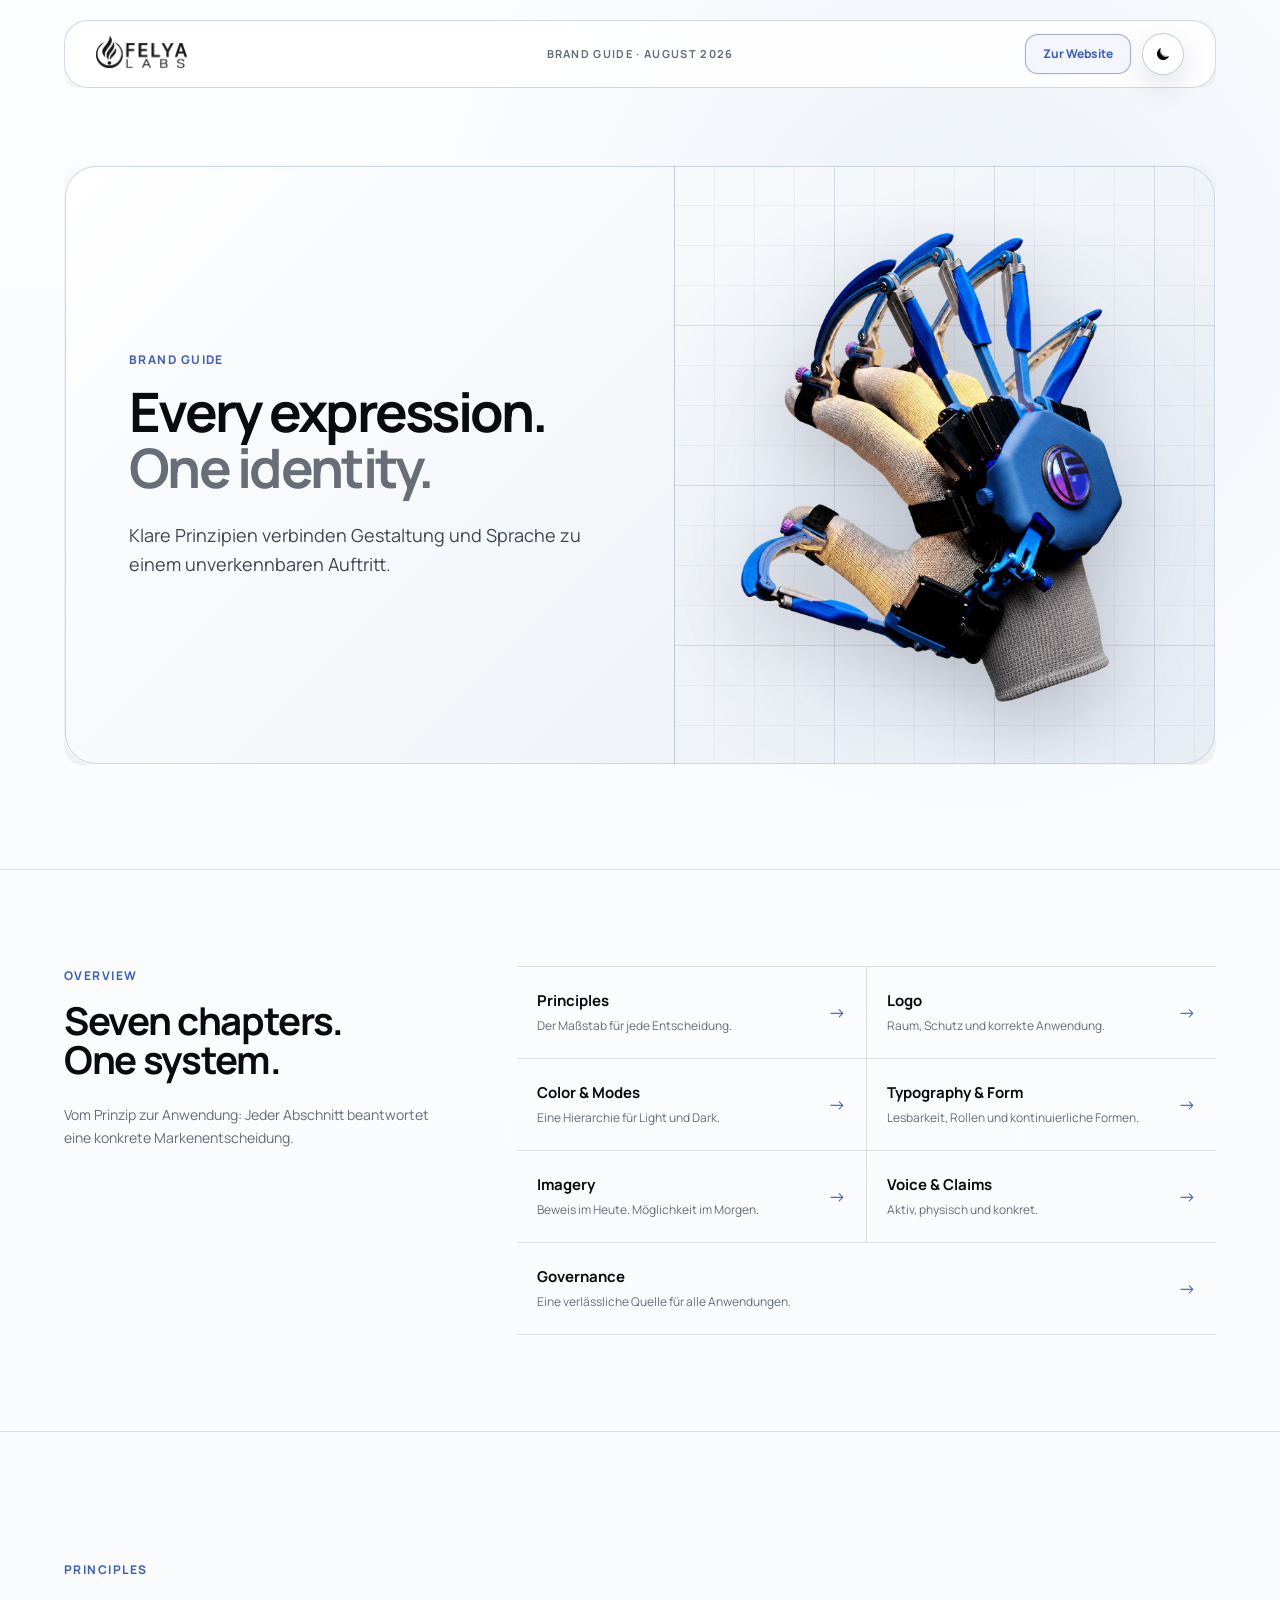
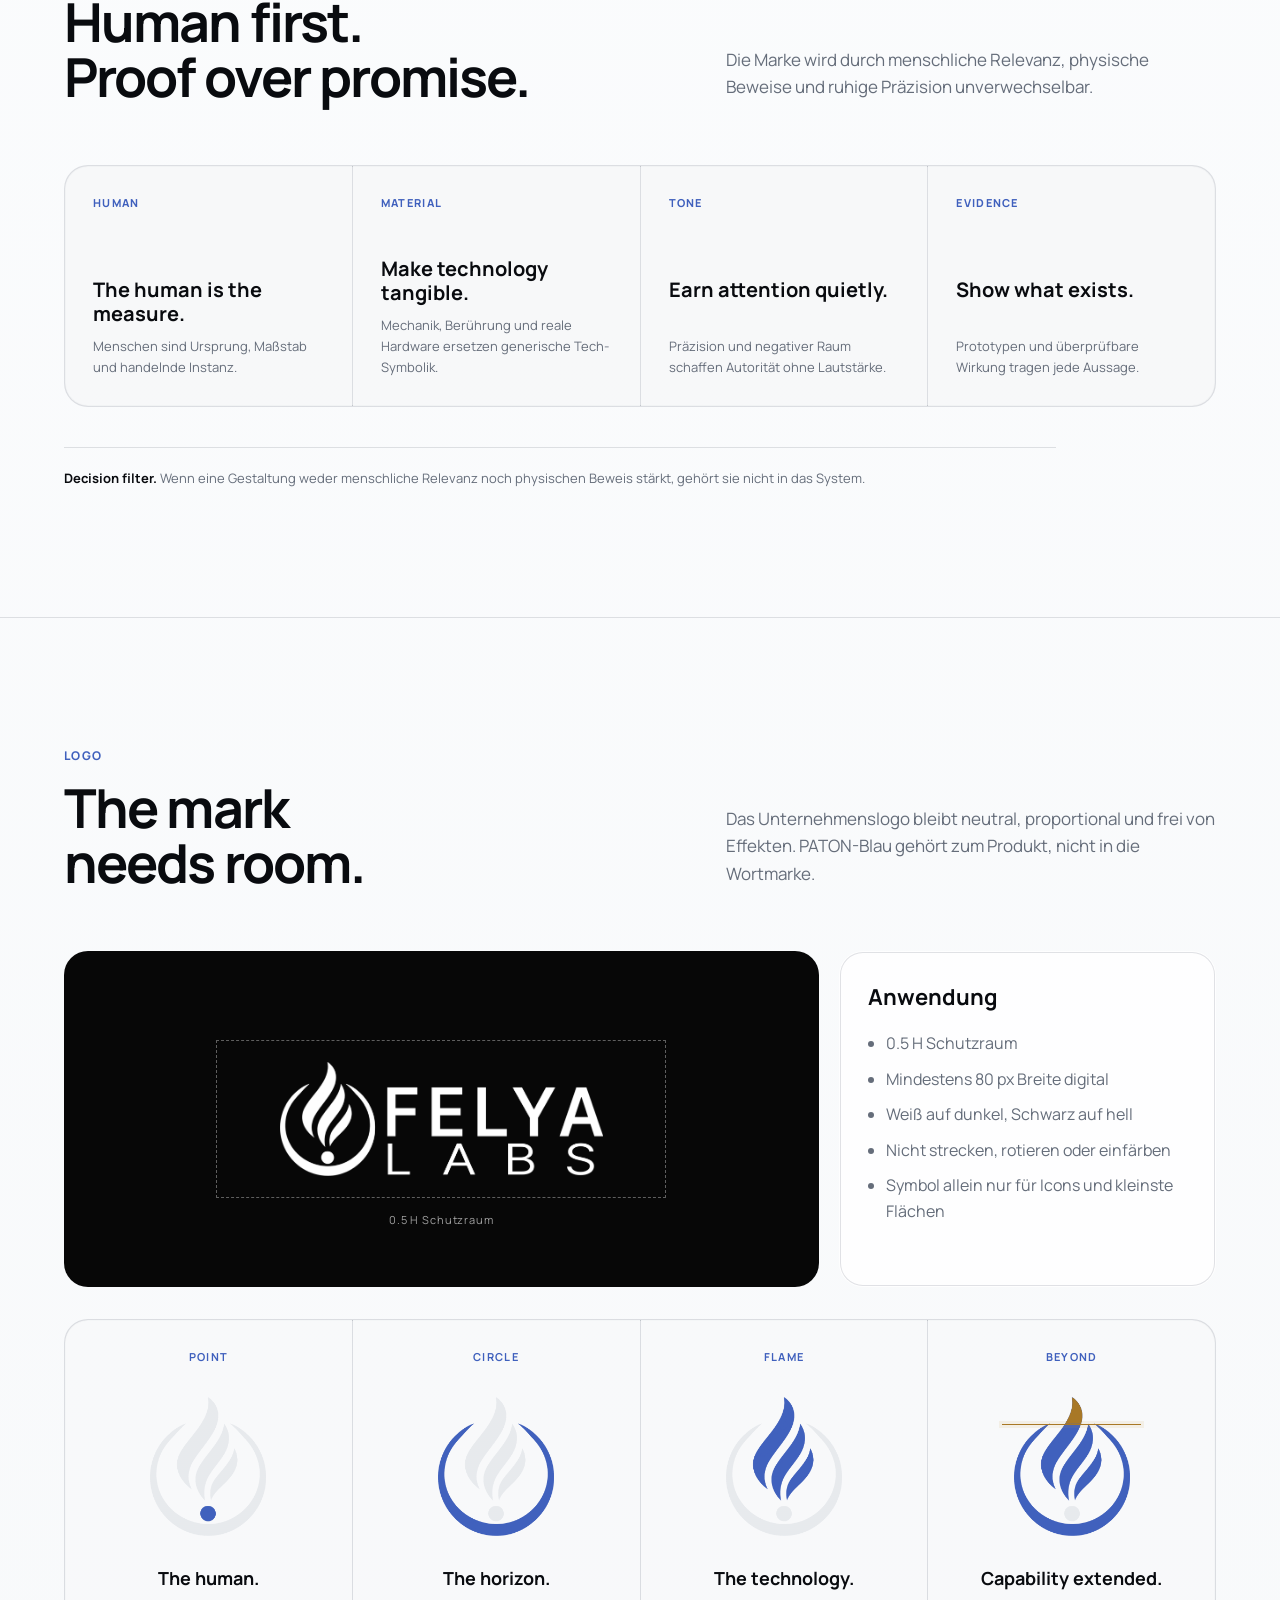
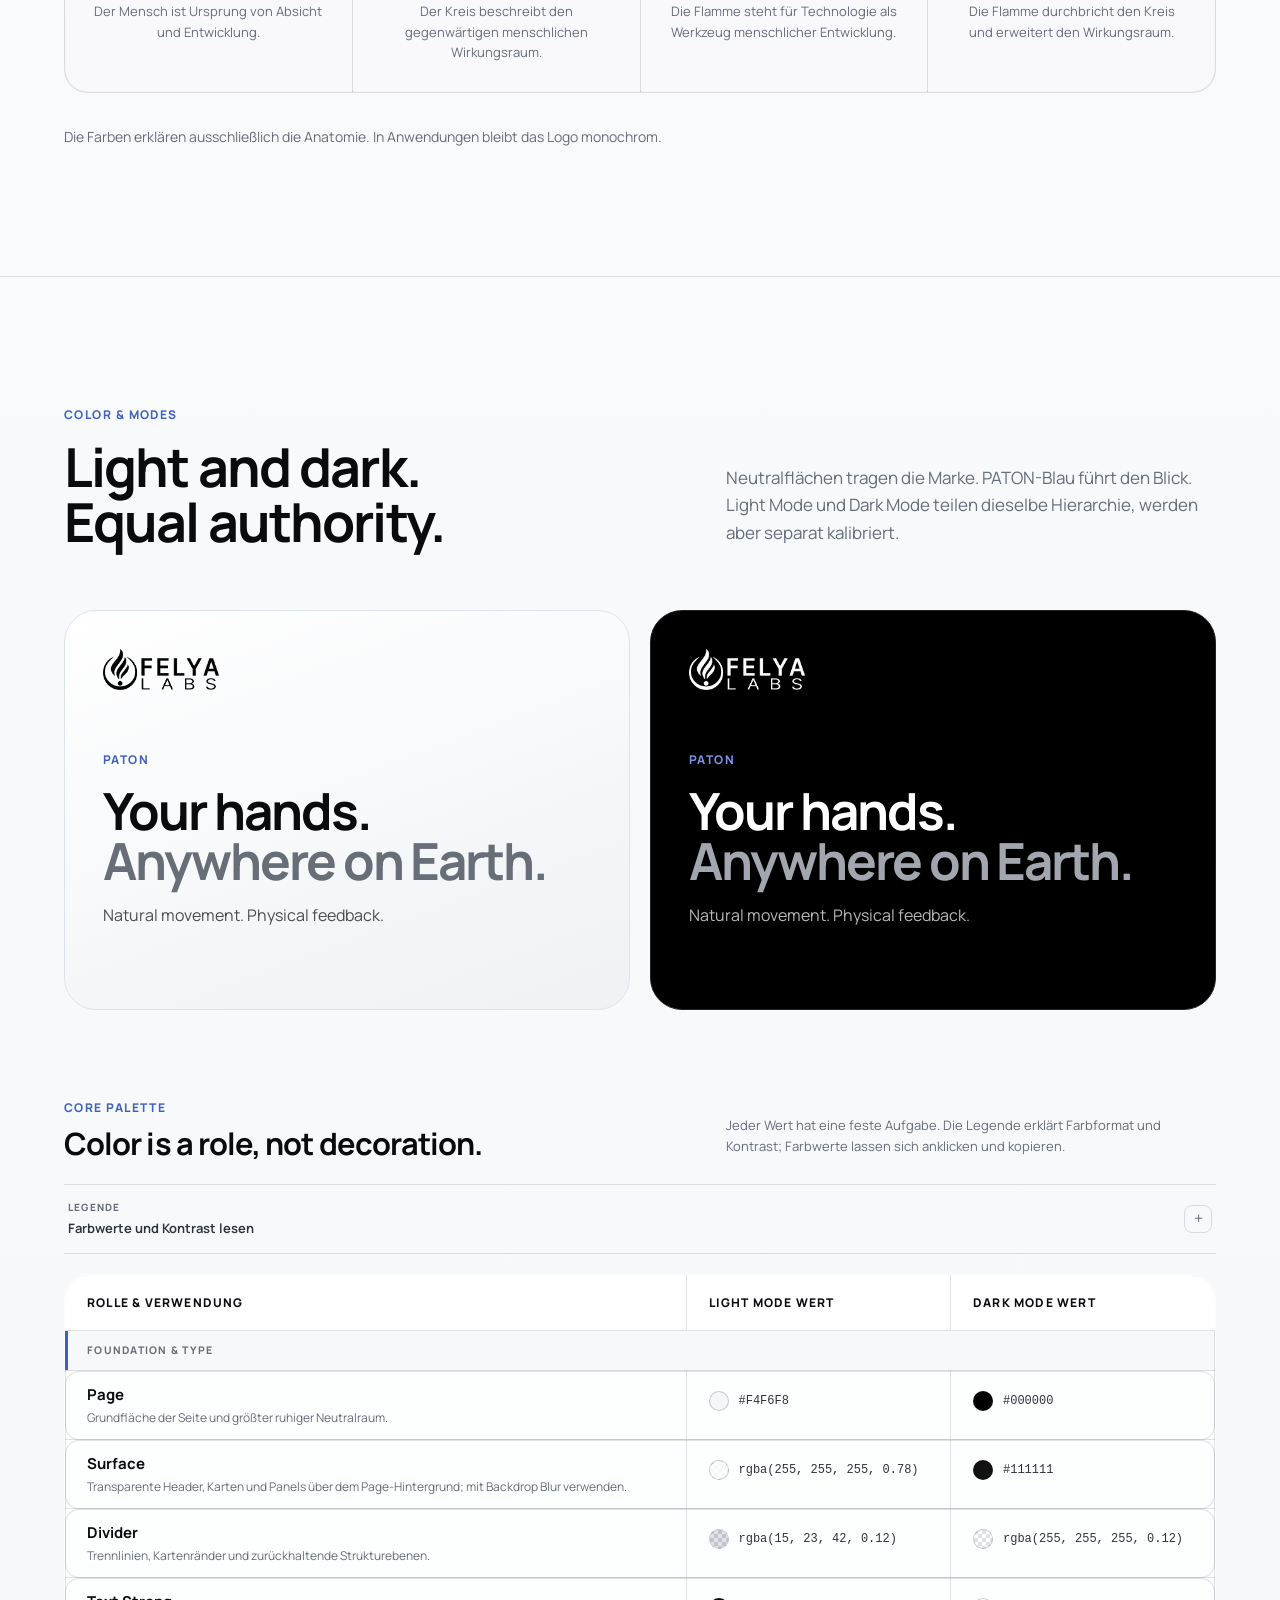
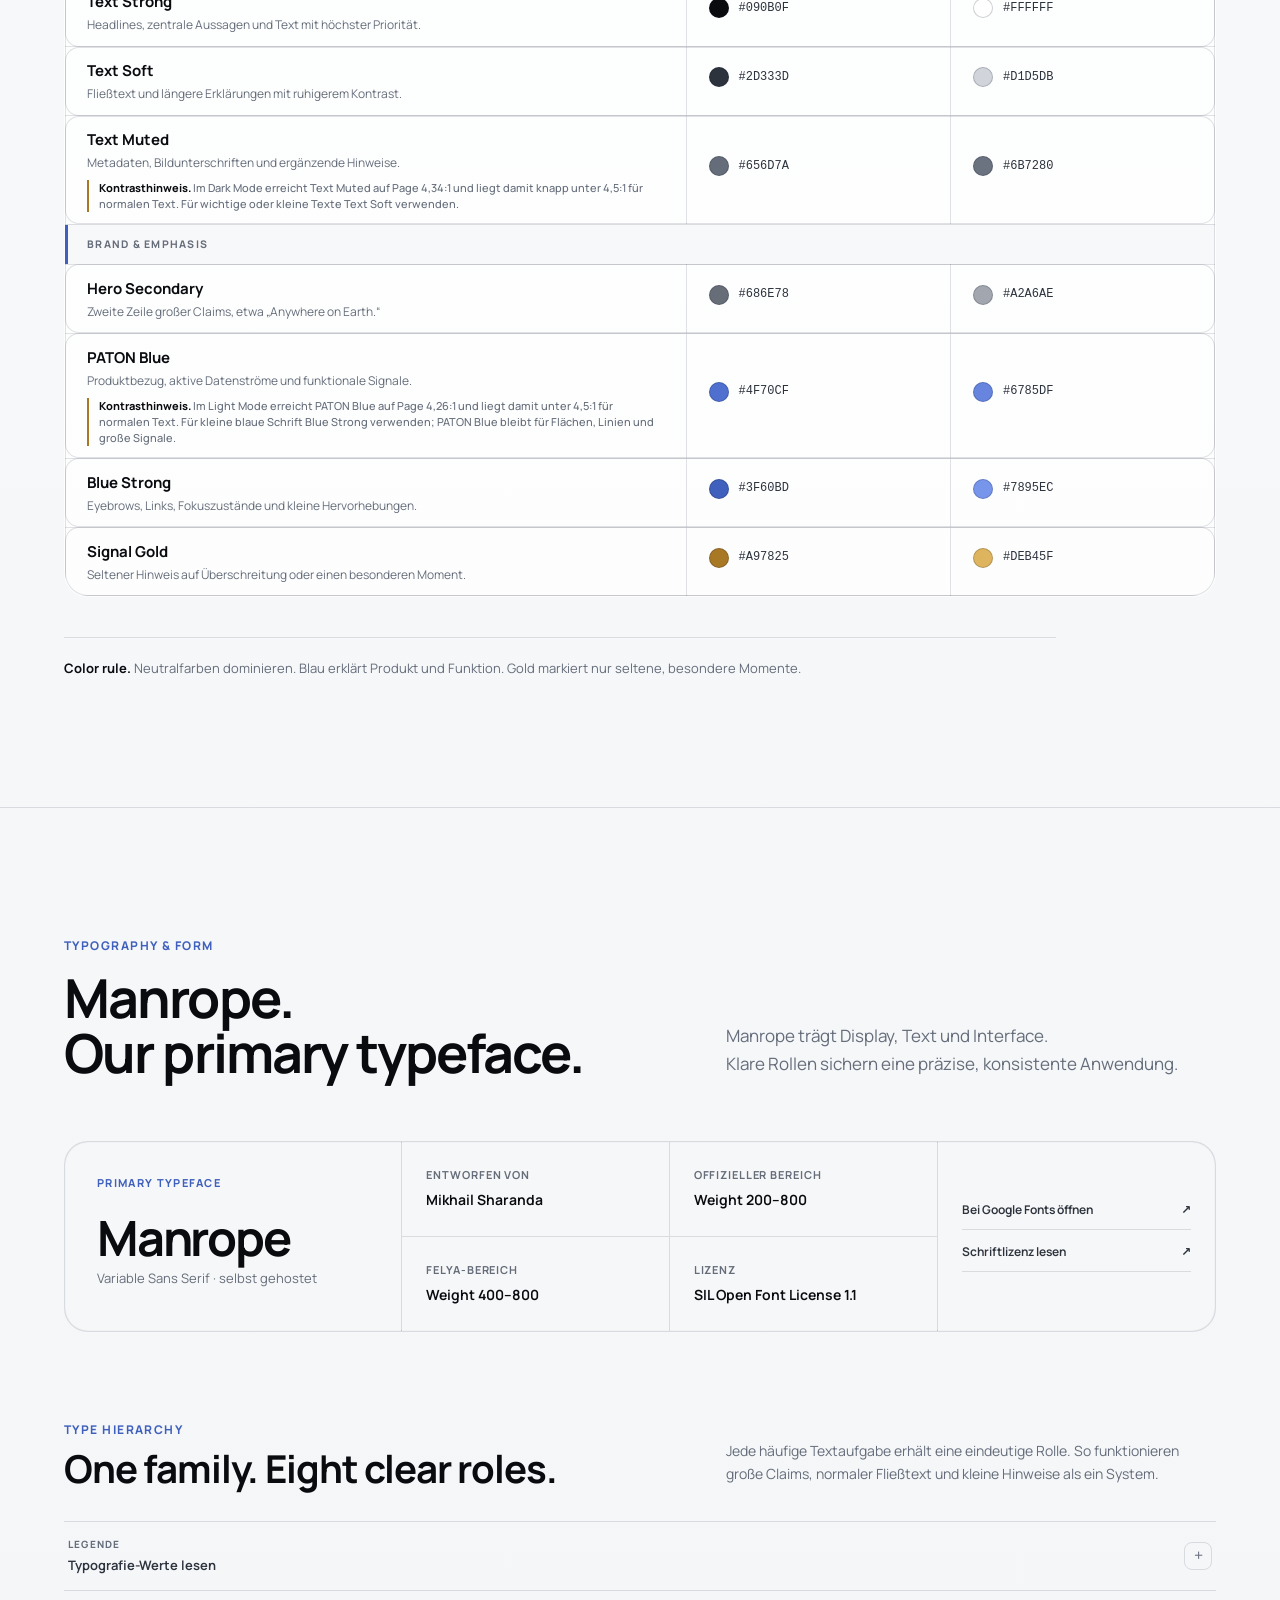
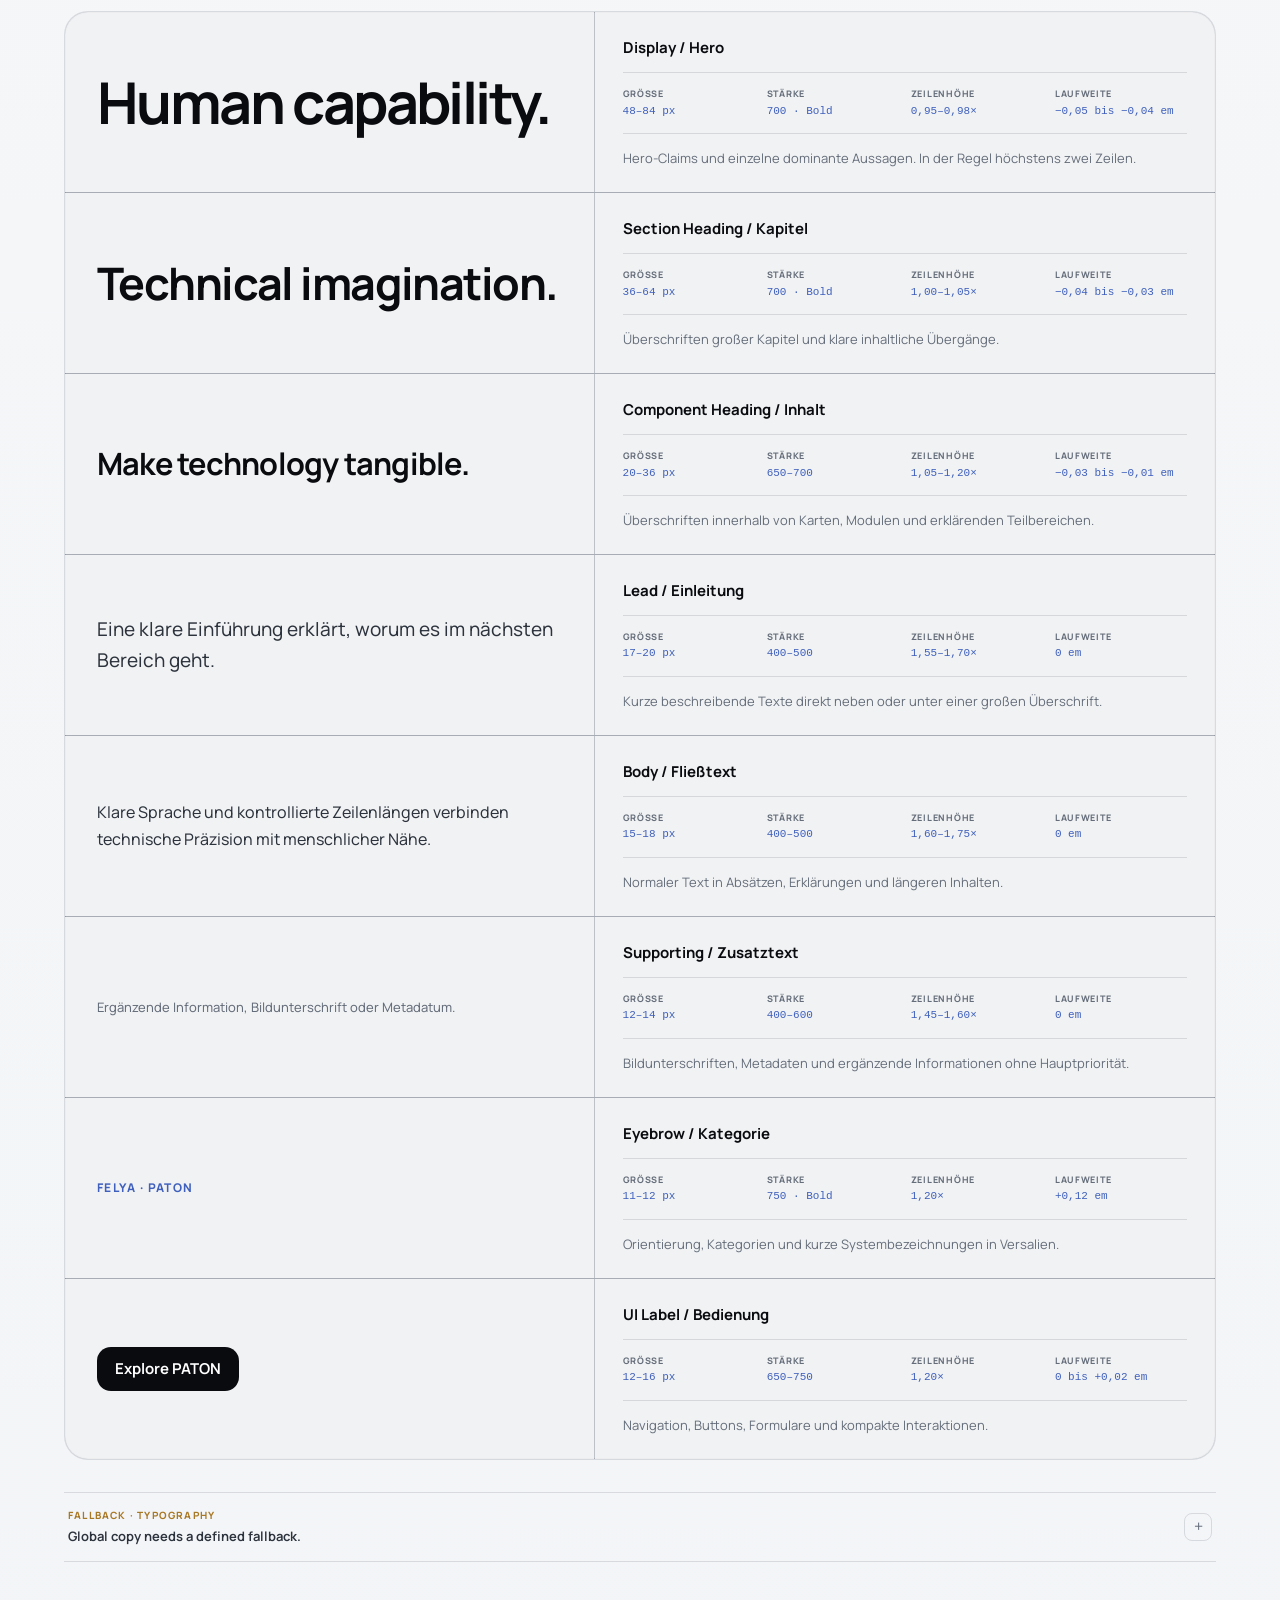
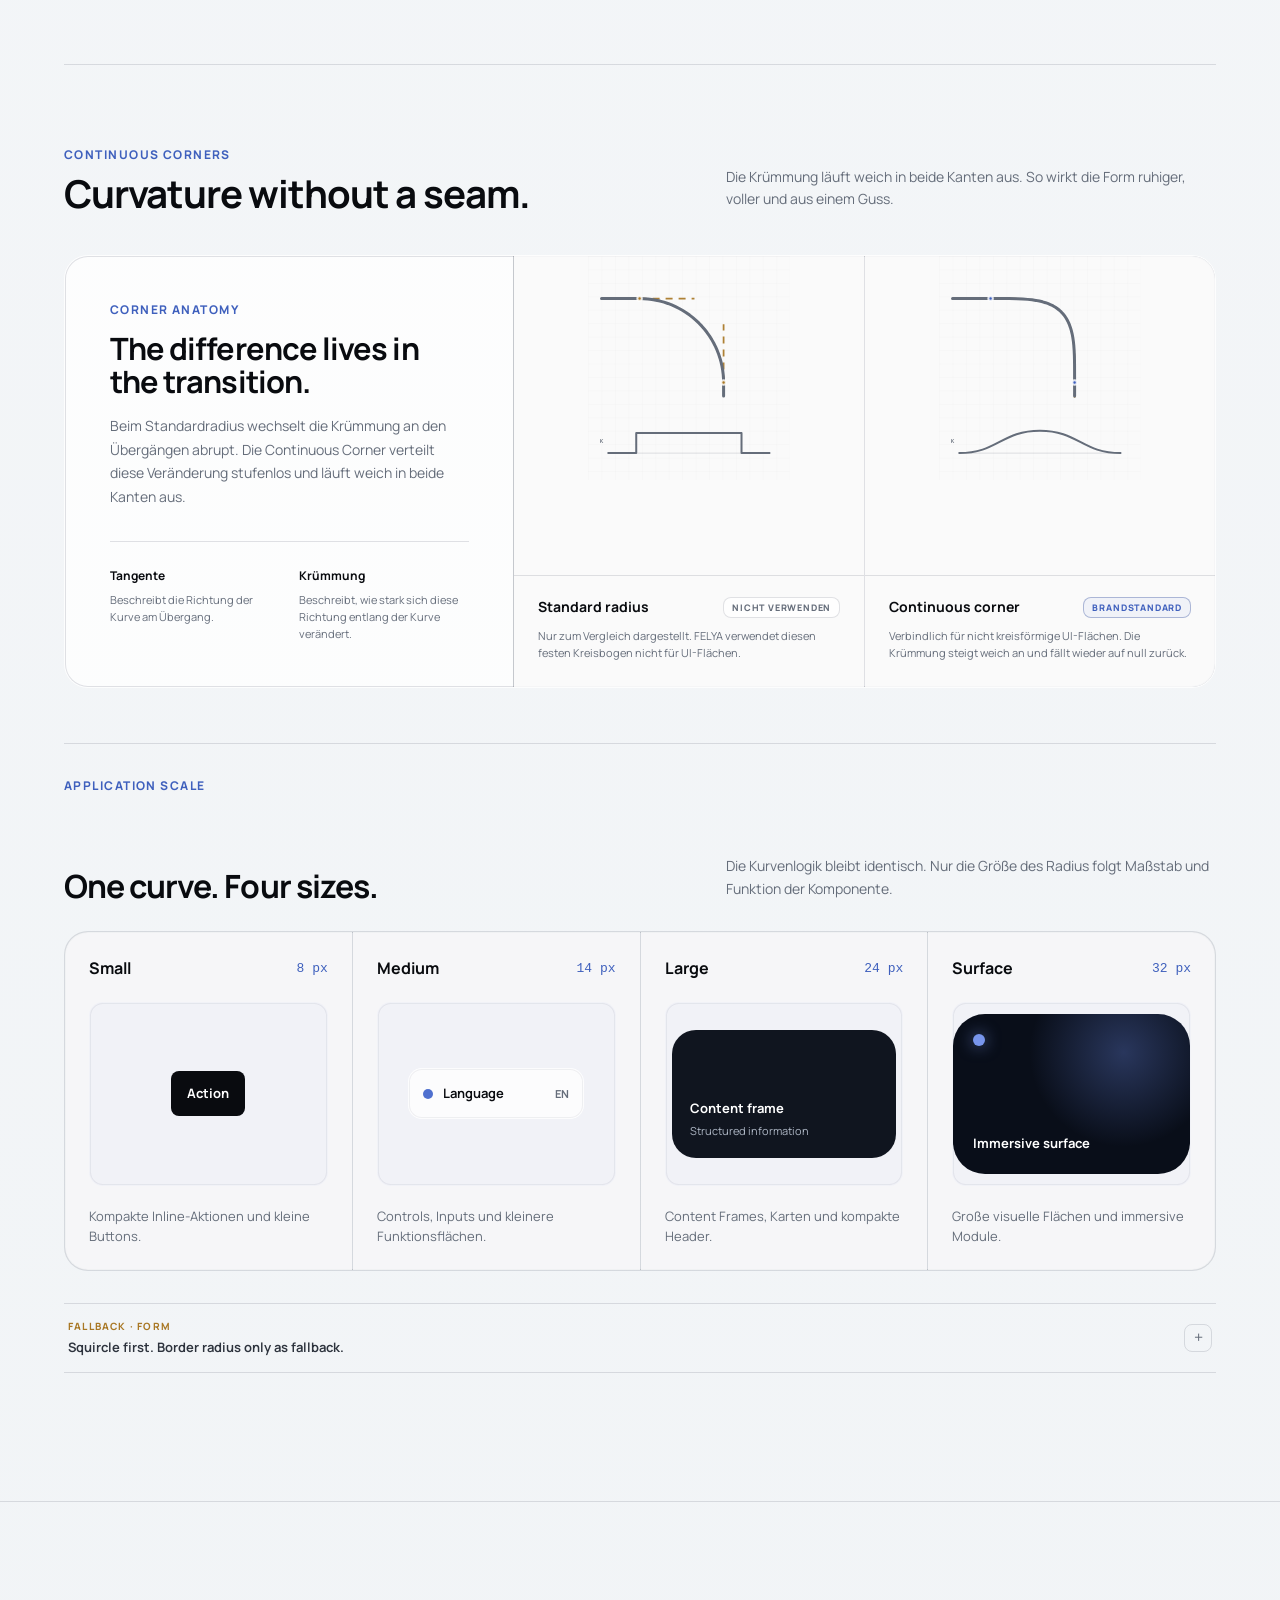
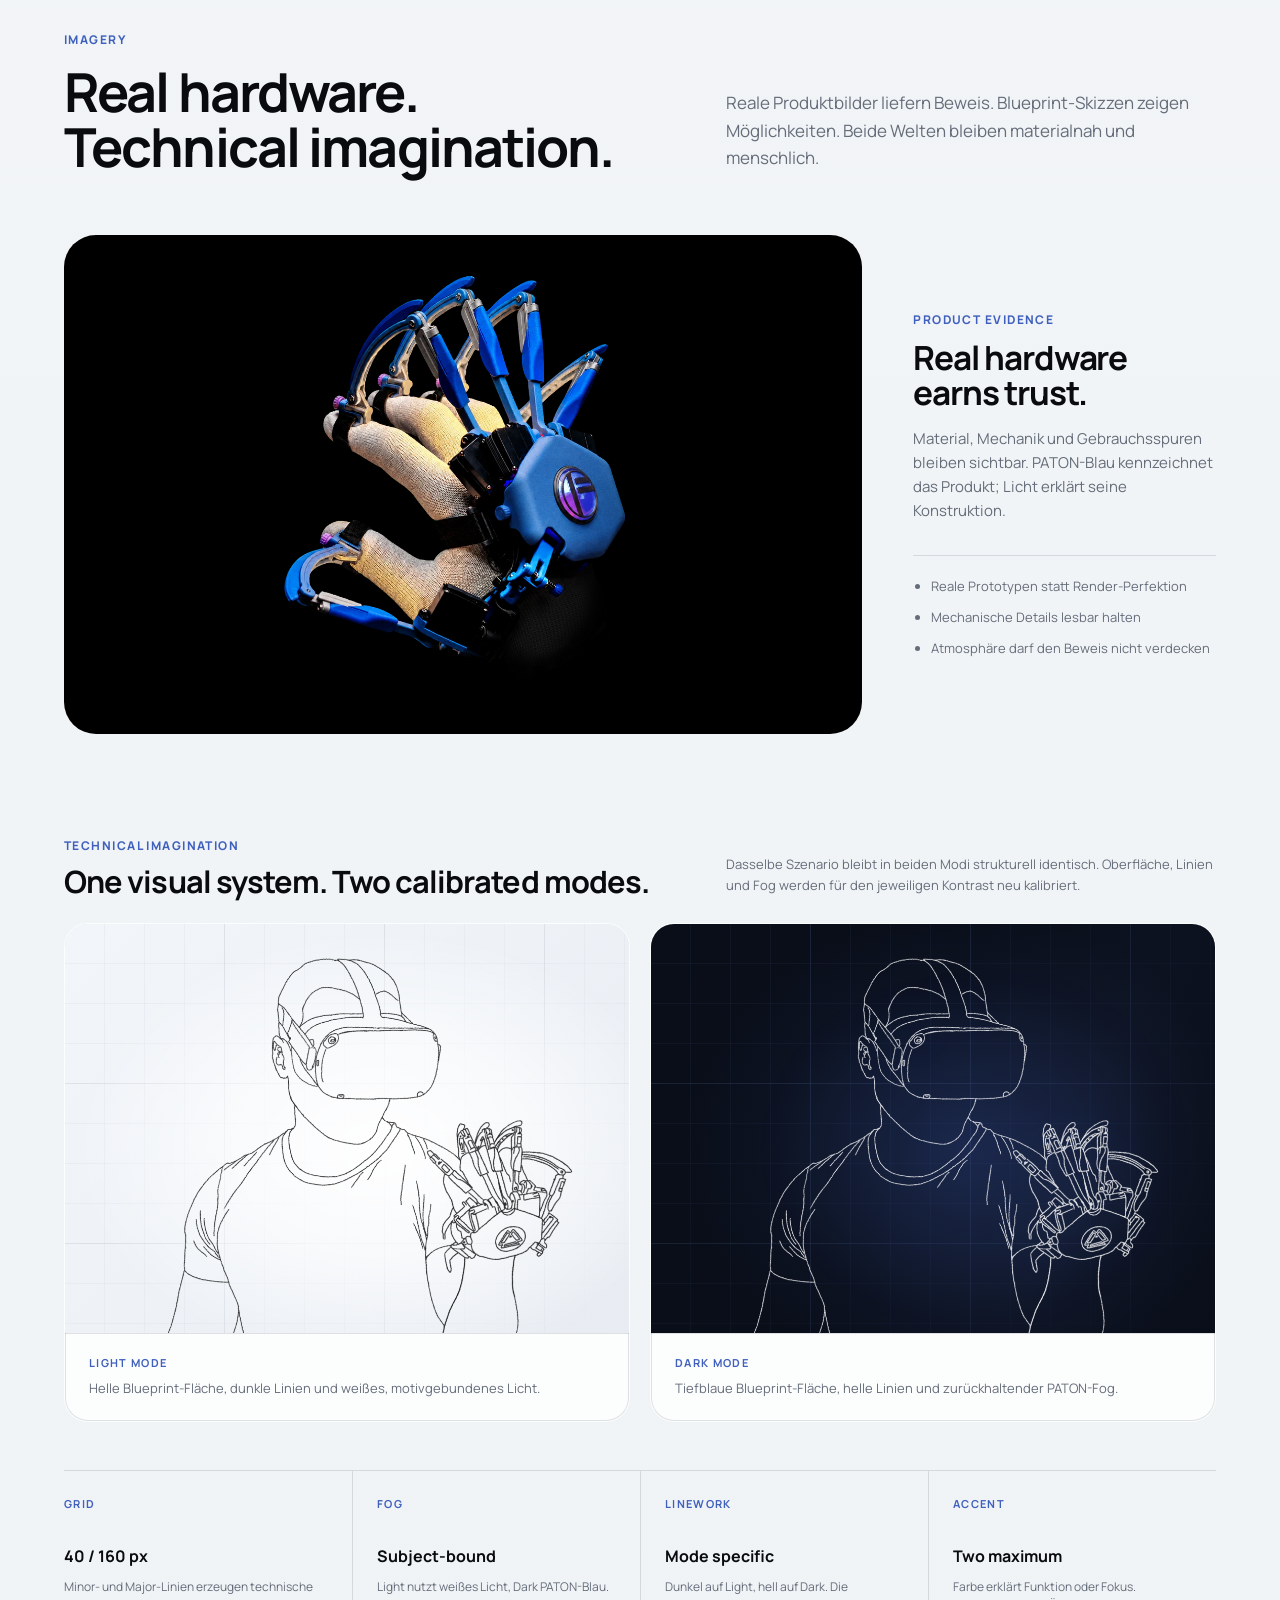
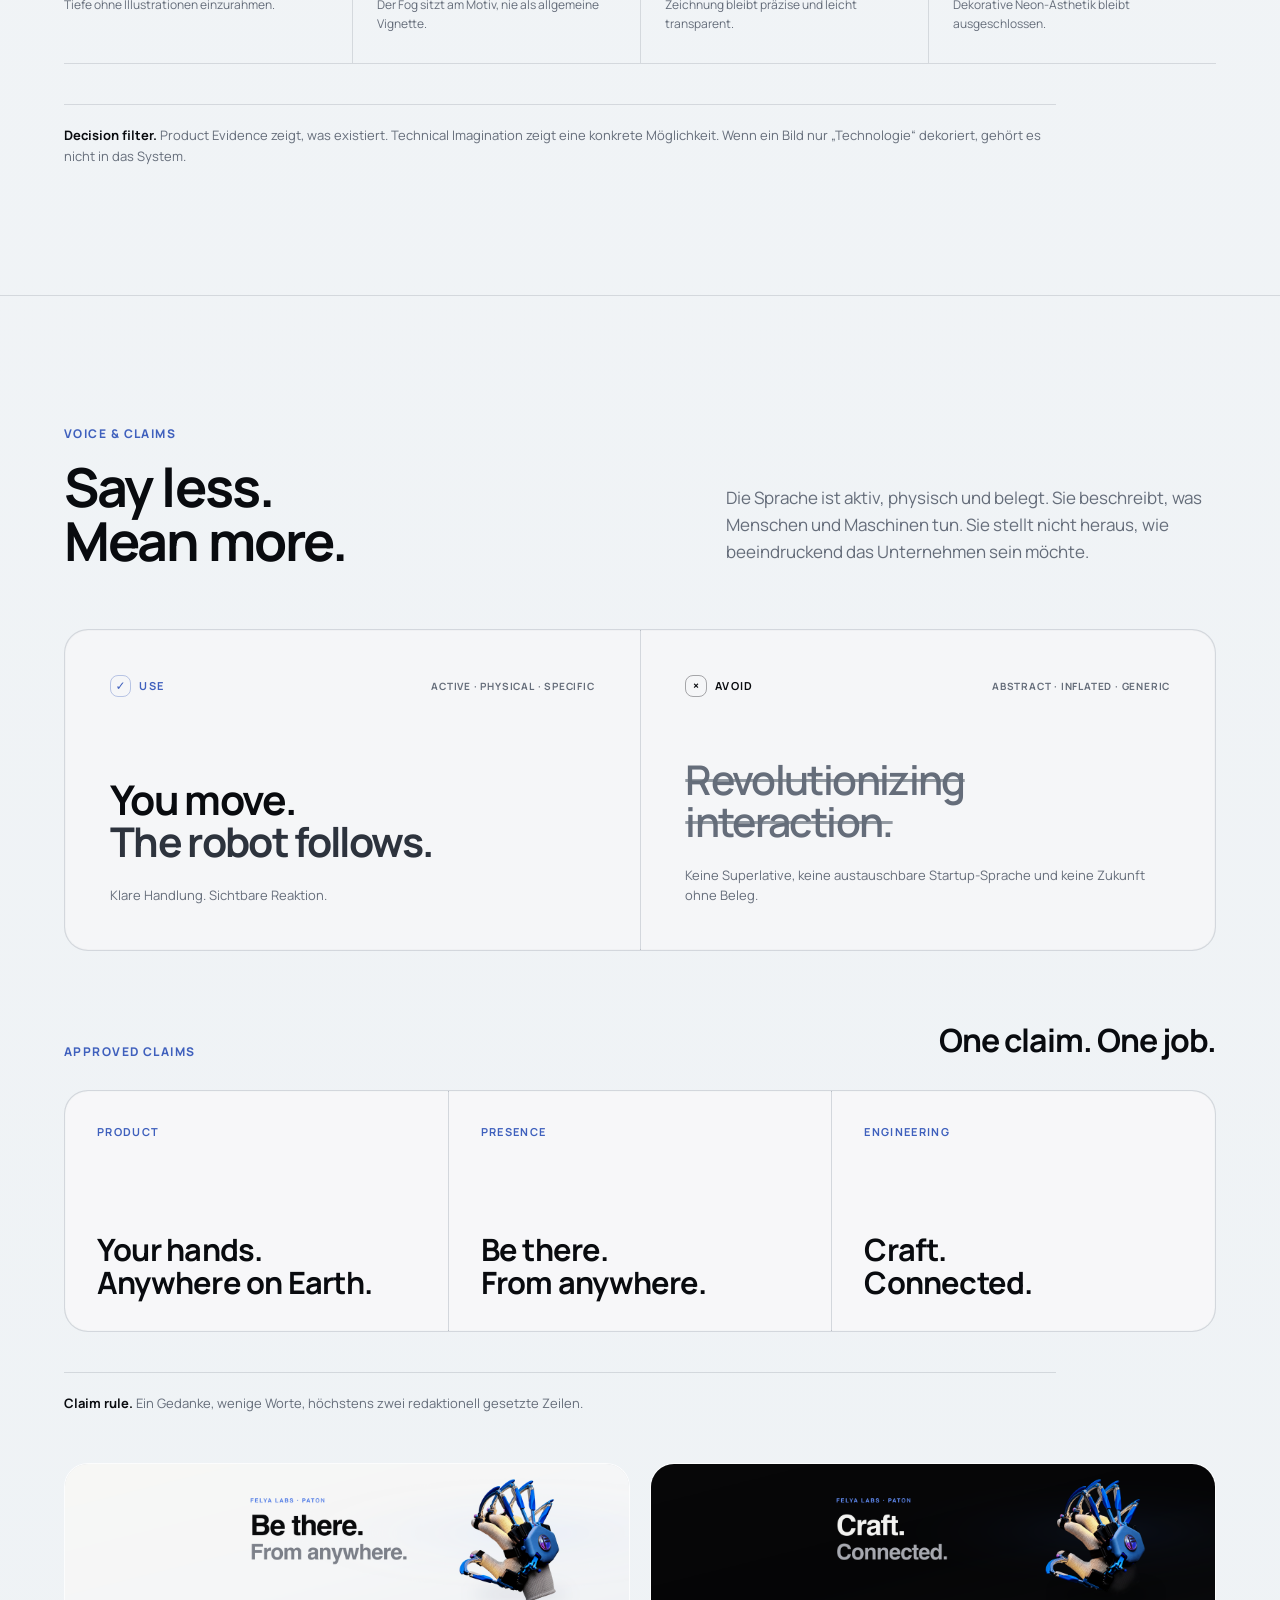
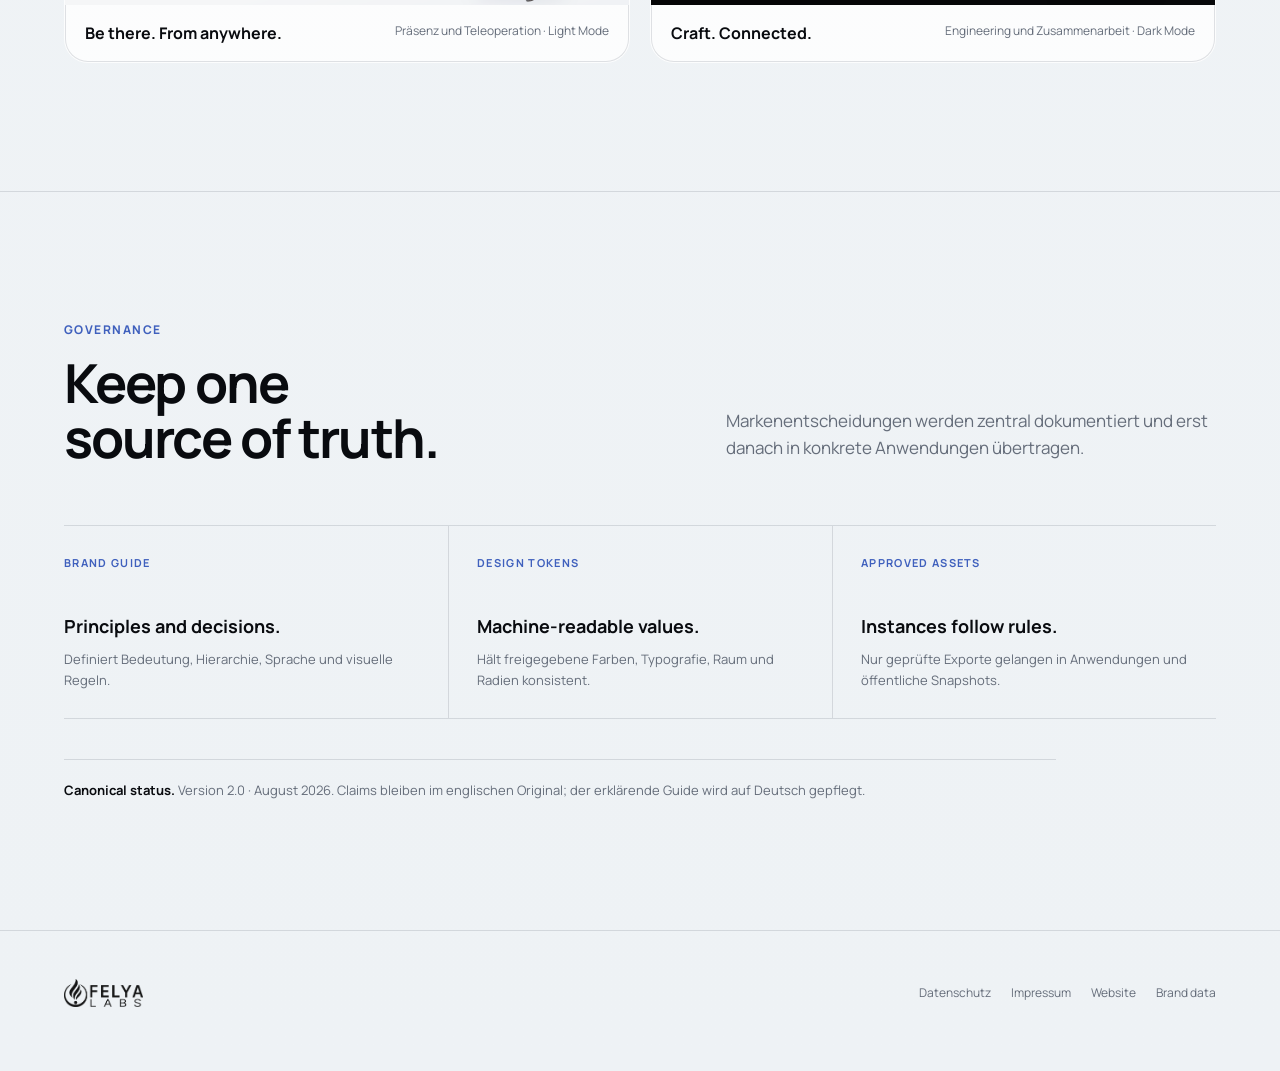
==== commit 7f6f69cf: "docs(brand): publish the FELYA identity in the public guide Why: - Reflect FELYA as the company and " ====
--- a/index.html
+++ b/index.html
@@ -1 +1 @@
-<!DOCTYPE html><html lang="de" data-theme="light"><head><meta charset="utf-8"><meta name="viewport" content="width=device-width, initial-scale=1"><meta name="color-scheme" content="light dark"><script src="/assets/js/theme-init.js"></script><meta name="description" content="Principles, design and language."><meta name="robots" content="noindex, nofollow, noarchive"><meta property="og:type" content="website"><meta property="og:site_name" content="FELYA LABS Brand Guide"><meta property="og:title" content="FELYA LABS Brand Guide"><meta property="og:description" content="Principles, design and language."><meta property="og:url" content="https://brand.felyalabs.com/"><meta property="og:image" content="https://brand.felyalabs.com/assets/social/felya-labs-brand-guide-social-preview-1200x630.jpg"><meta property="og:image:type" content="image/jpeg"><meta property="og:image:width" content="1200"><meta property="og:image:height" content="630"><meta property="og:image:alt" content="FELYA LABS Brand Guide with the claim Every expression. One identity."><meta name="twitter:card" content="summary_large_image"><meta name="twitter:title" content="FELYA LABS Brand Guide"><meta name="twitter:description" content="Principles, design and language."><meta name="twitter:image" content="https://brand.felyalabs.com/assets/social/felya-labs-brand-guide-social-preview-1200x630.jpg"><meta name="twitter:image:alt" content="FELYA LABS Brand Guide with the claim Every expression. One identity."><meta name="theme-color" media="(prefers-color-scheme: light)" content="#f4f6f8"><meta name="theme-color" media="(prefers-color-scheme: dark)" content="#000000"><link rel="canonical" href="https://brand.felyalabs.com/"><link rel="icon" href="/favicon.ico?v=brand-guide-dark" sizes="any"><link rel="icon" type="image/png" sizes="32x32" href="/assets/favicon/favicon-32x32.png?v=brand-guide-dark"><link rel="icon" type="image/png" sizes="16x16" href="/assets/favicon/favicon-16x16.png?v=brand-guide-dark"><link rel="apple-touch-icon" sizes="180x180" href="/assets/favicon/apple-touch-icon.png?v=brand-guide-dark"><link rel="manifest" href="/assets/favicon/site.webmanifest?v=brand-guide-dark"><title>FELYA LABS Brand Guide</title><link rel="stylesheet" href="/_astro/BrandGuideFooter.q8yP_rmt.css"></head><body><a class="skip-link" href="#brand-system">Zum Brand Guide springen</a><header class="topbar shell"><a class="topbar-logo" href="#brand-system" aria-label="FELYA LABS Brand Guide, zum Anfang"><img src="/assets/brand/felya-labs-wordmark-white.webp" alt="FELYA LABS"></a><p class="topbar-meta">Brand Guide · August 2026</p><div class="topbar-actions"><a class="topbar-site-link" href="https://felyalabs.com" target="_blank" rel="noopener noreferrer" aria-label="FELYA LABS Website in neuem Tab öffnen">Zur Website</a><button type="button" data-theme-toggle class="theme-toggle" aria-label="Zum dunklen Farbschema wechseln" aria-pressed="false"><span class="theme-toggle__icon theme-toggle__icon--sun" aria-hidden="true"><svg focusable="false" width="18" height="18" viewBox="0 0 24 24" fill="none" stroke="currentColor" stroke-width="1.65" stroke-linecap="round" stroke-linejoin="round"><circle cx="12" cy="12" r="3.7"></circle><g opacity="0.82"><path d="M12 2.25v1.9"></path><path d="M12 19.85v1.9"></path><path d="m5.1 5.1 1.34 1.34"></path><path d="m17.56 17.56 1.34 1.34"></path><path d="M2.25 12h1.9"></path><path d="M19.85 12h1.9"></path><path d="m6.44 17.56-1.34 1.34"></path><path d="m18.9 5.1-1.34 1.34"></path></g></svg></span><span class="theme-toggle__icon theme-toggle__icon--moon" aria-hidden="true"><svg focusable="false" width="18" height="18" viewBox="0 0 24 24" fill="none"><path d="M20.2 14.65A7.9 7.9 0 0 1 9.35 3.8a8.4 8.4 0 1 0 10.85 10.85Z" fill="currentColor"></path><path d="M17.8 15.2A8.4 8.4 0 0 1 8.8 6.2" stroke="currentColor" stroke-width="1.5" stroke-linecap="round" opacity="0.34"></path></svg></span></button><script type="module">var e=Array.from(document.querySelectorAll(`[data-theme-toggle]`)),t=(t,n=!0)=>{let r=t===`dark`?`light`:`dark`;if(document.documentElement.dataset.theme=t,document.documentElement.style.colorScheme=t,n){document.documentElement.dataset.themeSource=`user`;try{window.localStorage.setItem(`felya-labs-theme`,t)}catch{}}e.forEach(e=>{e.dataset.themeNext=r,e.setAttribute(`aria-pressed`,String(t===`light`)),e.setAttribute(`aria-label`,r===`light`?`Zum hellen Farbschema wechseln`:`Zum dunklen Farbschema wechseln`)}),document.dispatchEvent(new CustomEvent(`felya:themechange`,{detail:{theme:t,userInitiated:n}}))};t(document.documentElement.dataset.theme===`dark`?`dark`:`light`,!1),e.forEach(e=>{e.addEventListener(`click`,()=>{t(e.dataset.themeNext===`light`?`light`:`dark`)})});</script></div></header><main><div class="hero" id="brand-system"><div class="hero-inner shell"><div class="hero-copy"><p class="eyebrow">Brand Guide</p><h1><span class="headline-line">Every expression.</span><span class="headline-line hero-brand-claim__secondary">One identity.</span></h1><p>Klare Prinzipien verbinden Gestaltung und Sprache zu einem unverkennbaren Auftritt.</p></div><div class="hero-product"><img src="/assets/hero/paton-glove-light-premium-v1-1200.webp" srcset="/assets/hero/paton-glove-light-premium-v1-640.webp 640w, /assets/hero/paton-glove-light-premium-v1-768.webp 768w, /assets/hero/paton-glove-light-premium-v1-960.webp 960w, /assets/hero/paton-glove-light-premium-v1-1200.webp 1200w" sizes="(min-width: 1280px) 520px, (min-width: 901px) 42vw, (min-width: 541px) 520px, calc(100vw - 48px)" width="1200" height="1343" alt="PATON haptic glove" loading="eager" decoding="async" fetchpriority="high"></div></div></div><script type="module">var e=document.querySelector(`.hero-product`);e&&(document.addEventListener(`felya:themechange`,t=>{t.detail?.userInitiated&&(e.classList.remove(`hero-product--theme-transition`),e.offsetWidth,e.classList.add(`hero-product--theme-transition`))}),e.addEventListener(`animationend`,t=>{t.animationName===`hero-theme-fog-pulse`&&e.classList.remove(`hero-product--theme-transition`)}));</script><section class="guide-index" id="overview" aria-labelledby="guide-index-title"><div class="guide-index__inner shell"><div><p class="eyebrow">Overview</p><h2 id="guide-index-title"><span class="headline-line">Seven chapters.</span><span class="headline-line">One system.</span></h2><p class="guide-index__summary">Vom Prinzip zur Anwendung: Jeder Abschnitt beantwortet eine konkrete Markenentscheidung.</p></div><div class="guide-index__contents"><nav aria-label="Inhaltsübersicht des FELYA LABS Brand Guides"><a href="#principles"><span><strong>Principles</strong><small>Der Maßstab für jede Entscheidung.</small></span><i aria-hidden="true">→</i></a><a href="#logo-system"><span><strong>Logo</strong><small>Raum, Schutz und korrekte Anwendung.</small></span><i aria-hidden="true">→</i></a><a href="#color-modes"><span><strong>Color &amp; Modes</strong><small>Eine Hierarchie für Light und Dark.</small></span><i aria-hidden="true">→</i></a><a href="#typography-form"><span><strong>Typography &amp; Form</strong><small>Lesbarkeit, Rollen und kontinuierliche Formen.</small></span><i aria-hidden="true">→</i></a><a href="#imagery"><span><strong>Imagery</strong><small>Beweis im Heute. Möglichkeit im Morgen.</small></span><i aria-hidden="true">→</i></a><a href="#voice-claims"><span><strong>Voice &amp; Claims</strong><small>Aktiv, physisch und konkret.</small></span><i aria-hidden="true">→</i></a><a href="#governance"><span><strong>Governance</strong><small>Eine verlässliche Quelle für alle Anwendungen.</small></span><i aria-hidden="true">→</i></a></nav></div></div></section><section id="principles"><div class="shell"><div class="intro"><div class="intro-heading"><p class="eyebrow">Principles</p><h2><span class="headline-line">Human first.</span><span class="headline-line">Proof over promise.</span></h2></div><p>Die Marke wird durch menschliche Relevanz, physische Beweise und ruhige Präzision unverwechselbar.</p></div><div class="principle-grid principle-list"><article class="principle"><b>Human</b><h3>The human is the measure.</h3><p>Menschen sind Ursprung, Maßstab und handelnde Instanz.</p></article><article class="principle"><b>Material</b><h3>Make technology tangible.</h3><p>Mechanik, Berührung und reale Hardware ersetzen generische Tech-Symbolik.</p></article><article class="principle"><b>Tone</b><h3>Earn attention quietly.</h3><p>Präzision und negativer Raum schaffen Autorität ohne Lautstärke.</p></article><article class="principle"><b>Evidence</b><h3>Show what exists.</h3><p>Prototypen und überprüfbare Wirkung tragen jede Aussage.</p></article></div><p class="chapter-rule"><strong>Decision filter.</strong> Wenn eine Gestaltung weder menschliche Relevanz noch physischen Beweis stärkt, gehört sie nicht in das System.</p></div></section><section id="logo-system"><div class="shell"><div class="intro"><div class="intro-heading"><p class="eyebrow">Logo</p><h2><span class="headline-line">The mark</span><span class="headline-line">needs room.</span></h2></div><p>Das Unternehmenslogo bleibt neutral, proportional und frei von Effekten. PATON-Blau gehört zum Produkt, nicht in die Wortmarke.</p></div><div class="logo-overview"><div class="logo-stage"><div class="clearspace"><img src="/assets/brand/felya-labs-wordmark-white.webp" alt="FELYA LABS Logo mit Schutzraum"></div></div><div class="logo-rules"><h3>Anwendung</h3><ul class="rule-list"><li>0.5 H Schutzraum</li><li>Mindestens 80 px Breite digital</li><li>Weiß auf dunkel, Schwarz auf hell</li><li>Nicht strecken, rotieren oder einfärben</li><li>Symbol allein nur für Icons und kleinste Flächen</li></ul></div></div><div class="symbol-story"><article><b>Point</b><div class="logo-anatomy" aria-hidden="true"><img class="logo-anatomy__layer logo-anatomy__full" src="/assets/logo-anatomy/full-mark-muted.png" alt=""><img class="logo-anatomy__layer" src="/assets/logo-anatomy/point-blue.png" alt=""></div><strong>The human.</strong><p>Der Mensch ist Ursprung von Absicht und Entwicklung.</p></article><article><b>Circle</b><div class="logo-anatomy" aria-hidden="true"><img class="logo-anatomy__layer logo-anatomy__full" src="/assets/logo-anatomy/full-mark-muted.png" alt=""><img class="logo-anatomy__layer" src="/assets/logo-anatomy/circle-blue.png" alt=""></div><strong>The horizon.</strong><p>Der Kreis beschreibt den gegenwärtigen menschlichen Wirkungsraum.</p></article><article><b>Flame</b><div class="logo-anatomy" aria-hidden="true"><img class="logo-anatomy__layer logo-anatomy__full" src="/assets/logo-anatomy/full-mark-muted.png" alt=""><img class="logo-anatomy__layer" src="/assets/logo-anatomy/flame-blue.png" alt=""></div><strong>The technology.</strong><p>Die Flamme steht für Technologie als Werkzeug menschlicher Entwicklung.</p></article><article><b>Beyond</b><div class="logo-anatomy" aria-hidden="true"><img class="logo-anatomy__layer logo-anatomy__full" src="/assets/logo-anatomy/full-mark-muted.png" alt=""><img class="logo-anatomy__layer" src="/assets/logo-anatomy/circle-blue.png" alt=""><img class="logo-anatomy__layer" src="/assets/logo-anatomy/flame-blue.png" alt=""><span class="logo-anatomy__horizon"></span><img class="logo-anatomy__layer logo-anatomy__beyond" src="/assets/logo-anatomy/flame-gold.png" alt=""></div><strong>Capability extended.</strong><p>Die Flamme durchbricht den Kreis und erweitert den Wirkungsraum.</p></article></div><p class="section-note">Die Farben erklären ausschließlich die Anatomie. In Anwendungen bleibt das Logo monochrom.</p></div></section><section id="color-modes"><div class="shell"><div class="intro"><div class="intro-heading"><p class="eyebrow">Color &amp; Modes</p><h2><span class="headline-line">Light and dark.</span><span class="headline-line">Equal authority.</span></h2></div><p>Neutralflächen tragen die Marke. PATON-Blau führt den Blick. Light Mode und Dark Mode teilen dieselbe Hierarchie, werden aber separat kalibriert.</p></div><div class="theme-pair"><article class="theme theme--light"><img class="theme-logo" src="/assets/brand/felya-labs-wordmark-white.webp" alt=""><p class="eyebrow">PATON</p><h3><span class="headline-line">Your hands.</span><span class="headline-line">Anywhere on Earth.</span></h3><p>Natural movement. Physical feedback.</p></article><article class="theme theme--dark"><img class="theme-logo" src="/assets/brand/felya-labs-wordmark-white.webp" alt=""><p class="eyebrow">PATON</p><h3><span class="headline-line">Your hands.</span><span class="headline-line">Anywhere on Earth.</span></h3><p>Natural movement. Physical feedback.</p></article></div><div class="module-heading"><div><p class="eyebrow">Core palette</p><h3>Color is a role, not decoration.</h3></div><p>Jeder Wert hat eine feste Aufgabe. Die Legende erklärt Farbformat und Kontrast; Farbwerte lassen sich anklicken und kopieren.</p></div><details class="system-note system-note--guide"><summary><span><b>Legende</b><strong>Farbwerte und Kontrast lesen</strong></span><i aria-hidden="true">+</i></summary><dl class="system-note__content system-note__content--three"><div><dt>HEX</dt><dd><code>#4F70CF</code> bezeichnet eine vollständig deckende Bildschirmfarbe.</dd></div><div><dt>RGBA</dt><dd><code>rgba(…)</code> enthält zusätzlich eine Transparenz von 0 bis 1.</dd></div><div><dt>Kontrast</dt><dd><code>4,5:1</code> ist der empfohlene Mindestwert für normalen Text.</dd></div></dl></details><div class="token-matrix"><table aria-label="Semantische Kernpalette für Light Mode und Dark Mode"><thead><tr><th scope="col">Rolle &amp; Verwendung</th><th scope="col">Light Mode Wert</th><th scope="col">Dark Mode Wert</th></tr></thead><tbody><tr class="token-group"><th colspan="3">Foundation &amp; Type</th></tr><tr class="token-row"><th scope="row"><strong>Page</strong><span>Grundfläche der Seite und größter ruhiger Neutralraum.</span></th><td data-mode="Light Mode"><button class="token-value token-copy" type="button" data-copy="#F4F6F8" aria-label="Farbcode #F4F6F8 kopieren"><i style="--chip:#f4f6f8"></i><span class="token-copy__text"><code>#F4F6F8</code><span class="token-copy__feedback" aria-hidden="true">Kopiert</span></span></button></td><td data-mode="Dark Mode"><button class="token-value token-copy" type="button" data-copy="#000000" aria-label="Farbcode #000000 kopieren"><i style="--chip:#000000"></i><span class="token-copy__text"><code>#000000</code><span class="token-copy__feedback" aria-hidden="true">Kopiert</span></span></button></td></tr><tr class="token-row"><th scope="row"><strong>Surface</strong><span>Transparente Header, Karten und Panels über dem Page-Hintergrund; mit Backdrop Blur verwenden.</span></th><td data-mode="Light Mode"><button class="token-value token-copy" type="button" data-copy="rgba(255, 255, 255, 0.78)" aria-label="Farbcode rgba(255, 255, 255, 0.78) kopieren"><i class="token-swatch--alpha" style="--chip:rgba(255,255,255,.78)"></i><span class="token-copy__text"><code>rgba(255, 255, 255, 0.78)</code><span class="token-copy__feedback" aria-hidden="true">Kopiert</span></span></button></td><td data-mode="Dark Mode"><button class="token-value token-copy" type="button" data-copy="#111111" aria-label="Farbcode #111111 kopieren"><i style="--chip:#111111"></i><span class="token-copy__text"><code>#111111</code><span class="token-copy__feedback" aria-hidden="true">Kopiert</span></span></button></td></tr><tr class="token-row"><th scope="row"><strong>Divider</strong><span>Trennlinien, Kartenränder und zurückhaltende Strukturebenen.</span></th><td data-mode="Light Mode"><button class="token-value token-copy" type="button" data-copy="rgba(15, 23, 42, 0.12)" aria-label="Farbcode rgba(15, 23, 42, 0.12) kopieren"><i class="token-swatch--alpha" style="--chip:rgba(15,23,42,.12)"></i><span class="token-copy__text"><code>rgba(15, 23, 42, 0.12)</code><span class="token-copy__feedback" aria-hidden="true">Kopiert</span></span></button></td><td data-mode="Dark Mode"><button class="token-value token-copy" type="button" data-copy="rgba(255, 255, 255, 0.12)" aria-label="Farbcode rgba(255, 255, 255, 0.12) kopieren"><i class="token-swatch--alpha" style="--chip:rgba(255,255,255,.12)"></i><span class="token-copy__text"><code>rgba(255, 255, 255, 0.12)</code><span class="token-copy__feedback" aria-hidden="true">Kopiert</span></span></button></td></tr><tr class="token-row"><th scope="row"><strong>Text Strong</strong><span>Headlines, zentrale Aussagen und Text mit höchster Priorität.</span></th><td data-mode="Light Mode"><button class="token-value token-copy" type="button" data-copy="#090B0F" aria-label="Farbcode #090B0F kopieren"><i style="--chip:#090b0f"></i><span class="token-copy__text"><code>#090B0F</code><span class="token-copy__feedback" aria-hidden="true">Kopiert</span></span></button></td><td data-mode="Dark Mode"><button class="token-value token-copy" type="button" data-copy="#FFFFFF" aria-label="Farbcode #FFFFFF kopieren"><i style="--chip:#ffffff"></i><span class="token-copy__text"><code>#FFFFFF</code><span class="token-copy__feedback" aria-hidden="true">Kopiert</span></span></button></td></tr><tr class="token-row"><th scope="row"><strong>Text Soft</strong><span>Fließtext und längere Erklärungen mit ruhigerem Kontrast.</span></th><td data-mode="Light Mode"><button class="token-value token-copy" type="button" data-copy="#2D333D" aria-label="Farbcode #2D333D kopieren"><i style="--chip:#2d333d"></i><span class="token-copy__text"><code>#2D333D</code><span class="token-copy__feedback" aria-hidden="true">Kopiert</span></span></button></td><td data-mode="Dark Mode"><button class="token-value token-copy" type="button" data-copy="#D1D5DB" aria-label="Farbcode #D1D5DB kopieren"><i style="--chip:#d1d5db"></i><span class="token-copy__text"><code>#D1D5DB</code><span class="token-copy__feedback" aria-hidden="true">Kopiert</span></span></button></td></tr><tr class="token-row"><th scope="row"><strong>Text Muted</strong><span>Metadaten, Bildunterschriften und ergänzende Hinweise.</span><small><b>Kontrasthinweis.</b> Im Dark Mode erreicht Text Muted auf Page 4,34:1 und liegt damit knapp unter 4,5:1 für normalen Text. Für wichtige oder kleine Texte Text Soft verwenden.</small></th><td data-mode="Light Mode"><button class="token-value token-copy" type="button" data-copy="#656D7A" aria-label="Farbcode #656D7A kopieren"><i style="--chip:#656d7a"></i><span class="token-copy__text"><code>#656D7A</code><span class="token-copy__feedback" aria-hidden="true">Kopiert</span></span></button></td><td data-mode="Dark Mode"><button class="token-value token-copy" type="button" data-copy="#6B7280" aria-label="Farbcode #6B7280 kopieren"><i style="--chip:#6b7280"></i><span class="token-copy__text"><code>#6B7280</code><span class="token-copy__feedback" aria-hidden="true">Kopiert</span></span></button></td></tr><tr class="token-group"><th colspan="3">Brand &amp; Emphasis</th></tr><tr class="token-row"><th scope="row"><strong>Hero Secondary</strong><span>Zweite Zeile großer Claims, etwa „Anywhere on Earth.“</span></th><td data-mode="Light Mode"><button class="token-value token-copy" type="button" data-copy="#686E78" aria-label="Farbcode #686E78 kopieren"><i style="--chip:#686e78"></i><span class="token-copy__text"><code>#686E78</code><span class="token-copy__feedback" aria-hidden="true">Kopiert</span></span></button></td><td data-mode="Dark Mode"><button class="token-value token-copy" type="button" data-copy="#A2A6AE" aria-label="Farbcode #A2A6AE kopieren"><i style="--chip:#a2a6ae"></i><span class="token-copy__text"><code>#A2A6AE</code><span class="token-copy__feedback" aria-hidden="true">Kopiert</span></span></button></td></tr><tr class="token-row"><th scope="row"><strong>PATON Blue</strong><span>Produktbezug, aktive Datenströme und funktionale Signale.</span><small><b>Kontrasthinweis.</b> Im Light Mode erreicht PATON Blue auf Page 4,26:1 und liegt damit unter 4,5:1 für normalen Text. Für kleine blaue Schrift Blue Strong verwenden; PATON Blue bleibt für Flächen, Linien und große Signale.</small></th><td data-mode="Light Mode"><button class="token-value token-copy" type="button" data-copy="#4F70CF" aria-label="Farbcode #4F70CF kopieren"><i style="--chip:#4f70cf"></i><span class="token-copy__text"><code>#4F70CF</code><span class="token-copy__feedback" aria-hidden="true">Kopiert</span></span></button></td><td data-mode="Dark Mode"><button class="token-value token-copy" type="button" data-copy="#6785DF" aria-label="Farbcode #6785DF kopieren"><i style="--chip:#6785df"></i><span class="token-copy__text"><code>#6785DF</code><span class="token-copy__feedback" aria-hidden="true">Kopiert</span></span></button></td></tr><tr class="token-row"><th scope="row"><strong>Blue Strong</strong><span>Eyebrows, Links, Fokuszustände und kleine Hervorhebungen.</span></th><td data-mode="Light Mode"><button class="token-value token-copy" type="button" data-copy="#3F60BD" aria-label="Farbcode #3F60BD kopieren"><i style="--chip:#3f60bd"></i><span class="token-copy__text"><code>#3F60BD</code><span class="token-copy__feedback" aria-hidden="true">Kopiert</span></span></button></td><td data-mode="Dark Mode"><button class="token-value token-copy" type="button" data-copy="#7895EC" aria-label="Farbcode #7895EC kopieren"><i style="--chip:#7895ec"></i><span class="token-copy__text"><code>#7895EC</code><span class="token-copy__feedback" aria-hidden="true">Kopiert</span></span></button></td></tr><tr class="token-row"><th scope="row"><strong>Signal Gold</strong><span>Seltener Hinweis auf Überschreitung oder einen besonderen Moment.</span></th><td data-mode="Light Mode"><button class="token-value token-copy" type="button" data-copy="#A97825" aria-label="Farbcode #A97825 kopieren"><i style="--chip:#a97825"></i><span class="token-copy__text"><code>#A97825</code><span class="token-copy__feedback" aria-hidden="true">Kopiert</span></span></button></td><td data-mode="Dark Mode"><button class="token-value token-copy" type="button" data-copy="#DEB45F" aria-label="Farbcode #DEB45F kopieren"><i style="--chip:#deb45f"></i><span class="token-copy__text"><code>#DEB45F</code><span class="token-copy__feedback" aria-hidden="true">Kopiert</span></span></button></td></tr></tbody></table></div><p class="chapter-rule"><strong>Color rule.</strong> Neutralfarben dominieren. Blau erklärt Produkt und Funktion. Gold markiert nur seltene, besondere Momente.</p></div><div class="color-copy-toast" id="color-copy-status" role="status" aria-live="polite" aria-atomic="true"><span class="color-copy-toast__icon" aria-hidden="true">✓</span><span class="color-copy-toast__message"><strong></strong><code></code></span></div></section><script type="module">var e=document.querySelector(`#color-copy-status`),t=e?.querySelector(`strong`),n=e?.querySelector(`code`),r=new WeakMap,i,a=async e=>{if(navigator.clipboard?.writeText)try{return await navigator.clipboard.writeText(e),!0}catch{}let t=document.createElement(`textarea`);t.value=e,t.setAttribute(`readonly`,``),t.style.position=`fixed`,t.style.opacity=`0`,document.body.appendChild(t),t.select();let n=document.execCommand(`copy`);return t.remove(),n};document.querySelectorAll(`.token-copy`).forEach(o=>{o.addEventListener(`click`,async()=>{let s=o.dataset.copy;if(!s)return;let c=await a(s);o.dataset.copyState=c?`copied`:`error`,e&&t&&n&&(e.dataset.state=c?`copied`:`error`,t.textContent=c?`Farbwert kopiert`:`Kopieren fehlgeschlagen`,n.textContent=s,e.dataset.visible=`true`,i&&window.clearTimeout(i),i=window.setTimeout(()=>{delete e.dataset.visible},2200));let l=r.get(o);l&&window.clearTimeout(l),r.set(o,window.setTimeout(()=>{delete o.dataset.copyState},1600))})});</script><section id="typography-form"><div class="shell"><div class="intro"><div class="intro-heading"><p class="eyebrow">Typography &amp; Form</p><h2><span class="headline-line">Manrope.</span><span class="headline-line">Our primary typeface.</span></h2></div><p class="type-intro-copy"><span>Manrope trägt Display, Text und Interface.</span><span>Klare Rollen sichern eine präzise, konsistente Anwendung.</span></p></div><article class="typeface-card" aria-labelledby="typeface-name"><div class="typeface-identity"><span>Primary typeface</span><h3 id="typeface-name">Manrope</h3><p>Variable Sans Serif · selbst gehostet</p></div><dl class="typeface-meta"><div><dt>Entworfen von</dt><dd>Mikhail Sharanda</dd></div><div><dt>Offizieller Bereich</dt><dd>Weight 200–800</dd></div><div><dt>FELYA-Bereich</dt><dd>Weight 400–800</dd></div><div><dt>Lizenz</dt><dd>SIL Open Font License 1.1</dd></div></dl><div class="typeface-links"><a href="https://fonts.google.com/specimen/Manrope" target="_blank" rel="noreferrer">Bei Google Fonts öffnen <span aria-hidden="true">↗</span></a><a href="/assets/fonts/OFL.txt" target="_blank">Schriftlizenz lesen <span aria-hidden="true">↗</span></a></div></article><div class="type-system"><div class="type-section-heading"><div><p class="eyebrow">Type hierarchy</p><h3>One family. Eight clear roles.</h3></div><p>Jede häufige Textaufgabe erhält eine eindeutige Rolle. So funktionieren große Claims, normaler Fließtext und kleine Hinweise als ein System.</p></div><details class="system-note system-note--guide"><summary><span><b>Legende</b><strong>Typografie-Werte lesen</strong></span><i aria-hidden="true">+</i></summary><dl class="system-note__content system-note__content--four"><div><dt>Größe</dt><dd>Höhe der Schrift in Pixeln.</dd></div><div><dt>Stärke</dt><dd>400 ist Regular, 500 Medium, 700 Bold.</dd></div><div><dt>Zeilenhöhe</dt><dd>Abstand der Zeilen als Faktor der Schriftgröße.</dd></div><div><dt>Laufweite</dt><dd>Abstand der Buchstaben. Minuswerte setzen sie enger.</dd></div></dl></details><div class="type-roles"><article class="type-role type-role--display"><div class="type-role__sample">Human capability.</div><div class="type-role__details"><strong>Display / Hero</strong><dl class="type-role__metrics"><div><dt>Größe</dt><dd>48–84 px</dd></div><div><dt>Stärke</dt><dd>700 · Bold</dd></div><div><dt>Zeilenhöhe</dt><dd>0,95–0,98×</dd></div><div><dt>Laufweite</dt><dd>−0,05 bis −0,04 em</dd></div></dl><p>Hero-Claims und einzelne dominante Aussagen. In der Regel höchstens zwei Zeilen.</p></div></article><article class="type-role type-role--heading"><div class="type-role__sample">Technical imagination.</div><div class="type-role__details"><strong>Section Heading / Kapitel</strong><dl class="type-role__metrics"><div><dt>Größe</dt><dd>36–64 px</dd></div><div><dt>Stärke</dt><dd>700 · Bold</dd></div><div><dt>Zeilenhöhe</dt><dd>1,00–1,05×</dd></div><div><dt>Laufweite</dt><dd>−0,04 bis −0,03 em</dd></div></dl><p>Überschriften großer Kapitel und klare inhaltliche Übergänge.</p></div></article><article class="type-role type-role--component"><div class="type-role__sample">Make technology tangible.</div><div class="type-role__details"><strong>Component Heading / Inhalt</strong><dl class="type-role__metrics"><div><dt>Größe</dt><dd>20–36 px</dd></div><div><dt>Stärke</dt><dd>650–700</dd></div><div><dt>Zeilenhöhe</dt><dd>1,05–1,20×</dd></div><div><dt>Laufweite</dt><dd>−0,03 bis −0,01 em</dd></div></dl><p>Überschriften innerhalb von Karten, Modulen und erklärenden Teilbereichen.</p></div></article><article class="type-role type-role--lead"><div class="type-role__sample"><span>Eine klare Einführung erklärt, worum es im nächsten Bereich geht.</span></div><div class="type-role__details"><strong>Lead / Einleitung</strong><dl class="type-role__metrics"><div><dt>Größe</dt><dd>17–20 px</dd></div><div><dt>Stärke</dt><dd>400–500</dd></div><div><dt>Zeilenhöhe</dt><dd>1,55–1,70×</dd></div><div><dt>Laufweite</dt><dd>0 em</dd></div></dl><p>Kurze beschreibende Texte direkt neben oder unter einer großen Überschrift.</p></div></article><article class="type-role type-role--body"><div class="type-role__sample"><span>Klare Sprache und kontrollierte Zeilenlängen verbinden technische Präzision mit menschlicher Nähe.</span></div><div class="type-role__details"><strong>Body / Fließtext</strong><dl class="type-role__metrics"><div><dt>Größe</dt><dd>15–18 px</dd></div><div><dt>Stärke</dt><dd>400–500</dd></div><div><dt>Zeilenhöhe</dt><dd>1,60–1,75×</dd></div><div><dt>Laufweite</dt><dd>0 em</dd></div></dl><p>Normaler Text in Absätzen, Erklärungen und längeren Inhalten.</p></div></article><article class="type-role type-role--supporting"><div class="type-role__sample"><span>Ergänzende Information, Bildunterschrift oder Metadatum.</span></div><div class="type-role__details"><strong>Supporting / Zusatztext</strong><dl class="type-role__metrics"><div><dt>Größe</dt><dd>12–14 px</dd></div><div><dt>Stärke</dt><dd>400–600</dd></div><div><dt>Zeilenhöhe</dt><dd>1,45–1,60×</dd></div><div><dt>Laufweite</dt><dd>0 em</dd></div></dl><p>Bildunterschriften, Metadaten und ergänzende Informationen ohne Hauptpriorität.</p></div></article><article class="type-role type-role--eyebrow"><div class="type-role__sample">FELYA LABS · PATON</div><div class="type-role__details"><strong>Eyebrow / Kategorie</strong><dl class="type-role__metrics"><div><dt>Größe</dt><dd>11–12 px</dd></div><div><dt>Stärke</dt><dd>750 · Bold</dd></div><div><dt>Zeilenhöhe</dt><dd>1,20×</dd></div><div><dt>Laufweite</dt><dd>+0,12 em</dd></div></dl><p>Orientierung, Kategorien und kurze Systembezeichnungen in Versalien.</p></div></article><article class="type-role type-role--ui"><div class="type-role__sample"><span>Explore PATON</span></div><div class="type-role__details"><strong>UI Label / Bedienung</strong><dl class="type-role__metrics"><div><dt>Größe</dt><dd>12–16 px</dd></div><div><dt>Stärke</dt><dd>650–750</dd></div><div><dt>Zeilenhöhe</dt><dd>1,20×</dd></div><div><dt>Laufweite</dt><dd>0 bis +0,02 em</dd></div></dl><p>Navigation, Buttons, Formulare und kompakte Interaktionen.</p></div></article></div></div><details class="system-note system-note--fallback"><summary><span><b>Fallback · Typography</b><strong>Global copy needs a defined fallback.</strong></span><i aria-hidden="true">+</i></summary><dl class="system-note__content system-note__content--three"><div><dt>Native Manrope</dt><dd>Latin, Latin Extended, Cyrillic, Greek und Vietnamese.</dd></div><div><dt>System fallback</dt><dd>Für nicht enthaltene Schriftsysteme, insbesondere CJK, folgt <code>system-ui, sans-serif</code>.</dd></div><div><dt>Script rule</dt><dd>Versalien und starkes Tracking nicht auf Schriftsysteme übertragen, für die sie typografisch ungeeignet sind.</dd></div></dl></details><div class="form-system" id="continuous-corners"><div class="type-section-heading"><div><p class="eyebrow">Continuous corners</p><h3>Curvature without a seam.</h3></div><p>Die Krümmung läuft weich in beide Kanten aus. So wirkt die Form ruhiger, voller und aus einem Guss.</p></div><div class="corner-anatomy"><div class="corner-anatomy__copy"><p class="eyebrow">Corner anatomy</p><h4>The difference lives in the transition.</h4><p>Beim Standardradius wechselt die Krümmung an den Übergängen abrupt. Die Continuous Corner verteilt diese Veränderung stufenlos und läuft weich in beide Kanten aus.</p><dl><div><dt>Tangente</dt><dd>Beschreibt die Richtung der Kurve am Übergang.</dd></div><div><dt>Krümmung</dt><dd>Beschreibt, wie stark sich diese Richtung entlang der Kurve verändert.</dd></div></dl></div><div class="corner-anatomy__comparison" aria-label="Vergleich zwischen Standardradius und Continuous Corner"><figure class="corner-diagram corner-diagram--circular"><svg viewBox="0 0 360 400" role="img" aria-labelledby="circular-corner-title circular-corner-description"><title id="circular-corner-title">Standardradius mit Viertelkreis</title><desc id="circular-corner-description">Ein Viertelkreis verbindet horizontale und vertikale Kante. Die Tangenten stimmen überein, die Krümmung springt jedoch an beiden Kontaktpunkten.</desc><defs><pattern id="circular-corner-grid" width="24" height="24" patternUnits="userSpaceOnUse"><path class="corner-diagram__grid" d="M24 0H0V24"></path></pattern></defs><rect class="corner-diagram__grid-fill" x="0" y="0" width="360" height="400" fill="url(#circular-corner-grid)"></rect><g transform="translate(0 24)"><path class="corner-diagram__tangent corner-diagram__tangent--extended" d="M92 52H190M242 202V98"></path><path class="corner-diagram__profile" d="M 24 52 H 92 L 92.00 52.00 L 99.36 52.18 L 106.70 52.72 L 114.01 53.62 L 121.26 54.88 L 128.45 56.50 L 135.54 58.46 L 142.53 60.77 L 149.40 63.42 L 156.13 66.40 L 162.71 69.71 L 169.12 73.34 L 175.34 77.28 L 181.35 81.52 L 187.16 86.05 L 192.73 90.86 L 198.07 95.93 L 203.14 101.27 L 207.95 106.84 L 212.48 112.65 L 216.72 118.66 L 220.66 124.88 L 224.29 131.29 L 227.60 137.87 L 230.58 144.60 L 233.23 151.47 L 235.54 158.46 L 237.50 165.55 L 239.12 172.74 L 240.38 179.99 L 241.28 187.30 L 241.82 194.64 L 242.00 202.00 V 226"></path><circle class="corner-diagram__join" cx="92" cy="52" r="4"></circle><circle class="corner-diagram__join" cx="242" cy="202" r="4"></circle><path class="corner-diagram__axis" d="M36 328H324"></path><path class="corner-diagram__curvature" d="M36 328H86V292H274V328H324"></path><text class="corner-diagram__symbol" x="20" y="310">κ</text></g></svg><figcaption><b>Standard radius <em class="corner-diagram__status corner-diagram__status--avoid">Nicht verwenden</em></b><span>Nur zum Vergleich dargestellt. FELYA LABS verwendet diesen festen Kreisbogen nicht für UI-Flächen.</span></figcaption></figure><figure class="corner-diagram corner-diagram--continuous"><svg viewBox="0 0 360 400" role="img" aria-labelledby="continuous-corner-title continuous-corner-description"><title id="continuous-corner-title">Continuous Corner mit variablem Kurvenprofil</title><desc id="continuous-corner-description">Eine Squircle-Kurve verbindet horizontale und vertikale Kante. Richtung und Krümmung laufen an beiden Kontaktpunkten weich aus.</desc><defs><pattern id="continuous-corner-grid" width="24" height="24" patternUnits="userSpaceOnUse"><path class="corner-diagram__grid" d="M24 0H0V24"></path></pattern></defs><rect class="corner-diagram__grid-fill" x="0" y="0" width="360" height="400" fill="url(#continuous-corner-grid)"></rect><g transform="translate(0 24)"><path class="corner-diagram__tangent" d="M58 52H145M242 150V229"></path><path class="corner-diagram__profile" d="M 24 52 H 92 L 92.00 52.00 L 125.23 52.09 L 138.96 52.36 L 149.46 52.81 L 158.25 53.45 L 165.94 54.26 L 172.82 55.27 L 179.06 56.45 L 184.79 57.82 L 190.08 59.38 L 194.99 61.13 L 199.55 63.08 L 203.80 65.22 L 207.77 67.57 L 211.47 70.12 L 214.92 72.88 L 218.13 75.87 L 221.12 79.08 L 223.88 82.53 L 226.43 86.23 L 228.78 90.20 L 230.92 94.45 L 232.87 99.01 L 234.62 103.92 L 236.18 109.21 L 237.55 114.94 L 238.73 121.18 L 239.74 128.06 L 240.55 135.75 L 241.19 144.54 L 241.64 155.04 L 241.91 168.77 L 242.00 202.00 V 226"></path><circle class="corner-diagram__join" cx="92" cy="52" r="4"></circle><circle class="corner-diagram__join" cx="242" cy="202" r="4"></circle><path class="corner-diagram__axis" d="M36 328H324"></path><path class="corner-diagram__curvature" d="M36 328C104 328 112 288 180 288C248 288 256 328 324 328"></path><text class="corner-diagram__symbol" x="20" y="310">κ</text></g></svg><figcaption><b>Continuous corner <em class="corner-diagram__status corner-diagram__status--standard">Brandstandard</em></b><span>Verbindlich für nicht kreisförmige UI-Flächen. Die Krümmung steigt weich an und fällt wieder auf null zurück.</span></figcaption></figure></div></div><div class="corner-scale-heading"><p class="eyebrow">Application scale</p><h4>One curve. Four sizes.</h4><p>Die Kurvenlogik bleibt identisch. Nur die Größe des Radius folgt Maßstab und Funktion der Komponente.</p></div><div class="corner-scale" aria-label="Continuous Corner Größen mit Komponentenbeispielen"><article class="corner-demo"><header><strong>Small</strong><code>8 px</code></header><div class="corner-preview"><span class="corner-object corner-object--small">Action</span></div><p>Kompakte Inline-Aktionen und kleine Buttons.</p></article><article class="corner-demo"><header><strong>Medium</strong><code>14 px</code></header><div class="corner-preview"><span class="corner-object corner-object--medium"><i aria-hidden="true"></i>Language <b>EN</b></span></div><p>Controls, Inputs und kleinere Funktionsflächen.</p></article><article class="corner-demo"><header><strong>Large</strong><code>24 px</code></header><div class="corner-preview"><div class="corner-object corner-object--large"><strong>Content frame</strong><span>Structured information</span></div></div><p>Content Frames, Karten und kompakte Header.</p></article><article class="corner-demo"><header><strong>Surface</strong><code>32 px</code></header><div class="corner-preview"><div class="corner-object corner-object--surface"><i aria-hidden="true"></i><strong>Immersive surface</strong></div></div><p>Große visuelle Flächen und immersive Module.</p></article></div><details class="system-note system-note--fallback"><summary><span><b>Fallback · Form</b><strong>Squircle first. Border radius only as fallback.</strong></span><i aria-hidden="true">+</i></summary><dl class="system-note__content system-note__content--three"><div><dt>Brandstandard</dt><dd>Wo unterstützt, zeichnet <code>corner-shape: squircle</code> die kontinuierliche Kurve nativ.</dd></div><div><dt>Technischer Fallback</dt><dd>WebKit erhält maßstabsgebundene 8-, 14-, 24- und 32-px-Superellipse-Masken. Sticky-Flächen maskieren ihre eigene Oberfläche, damit die Kopfzeile beim Scrollen stabil bleibt.</dd></div><div><dt>Ausnahme</dt><dd>Kreise verwenden immer <code>border-radius: 50%</code> und bleiben echte Kreise.</dd></div></dl></details></div></div></section><section id="imagery"><div class="shell"><div class="intro"><div class="intro-heading"><p class="eyebrow">Imagery</p><h2><span class="headline-line">Real hardware.</span><span class="headline-line">Technical imagination.</span></h2></div><p>Reale Produktbilder liefern Beweis. Blueprint-Skizzen zeigen Möglichkeiten. Beide Welten bleiben materialnah und menschlich.</p></div><div class="imagery-proof"><figure class="image-figure image-figure--product"><div class="image-card image-card--product"><img src="/assets/hero/paton-glove-dark-premium-v1-768.webp" alt="PATON Handschuh auf dunklem Hintergrund"></div></figure><div class="imagery-proof__copy"><p class="eyebrow">Product evidence</p><h3>Real hardware earns trust.</h3><p>Material, Mechanik und Gebrauchsspuren bleiben sichtbar. PATON-Blau kennzeichnet das Produkt; Licht erklärt seine Konstruktion.</p><ul class="rule-list"><li>Reale Prototypen statt Render-Perfektion</li><li>Mechanische Details lesbar halten</li><li>Atmosphäre darf den Beweis nicht verdecken</li></ul></div></div><div class="module-heading imagery-mode-heading"><div><p class="eyebrow">Technical imagination</p><h3>One visual system. Two calibrated modes.</h3></div><p>Dasselbe Szenario bleibt in beiden Modi strukturell identisch. Oberfläche, Linien und Fog werden für den jeweiligen Kontrast neu kalibriert.</p></div><div class="future-mode-pair"><figure class="future-mode-card future-mode-card--light"><div class="future-mode-card__visual"><img src="/assets/futures/operator-vr-paton-glove-black.webp" alt="Dunkle Blueprint-Skizze eines Operators mit PATON Handschuh auf heller gerasterter Fläche"></div><figcaption><b>Light Mode</b><span>Helle Blueprint-Fläche, dunkle Linien und weißes, motivgebundenes Licht.</span></figcaption></figure><figure class="future-mode-card future-mode-card--dark"><div class="future-mode-card__visual"><img src="/assets/futures/operator-vr-paton-glove-white.webp" alt="Helle Blueprint-Skizze eines Operators mit PATON Handschuh auf dunkler gerasterter Fläche"></div><figcaption><b>Dark Mode</b><span>Tiefblaue Blueprint-Fläche, helle Linien und zurückhaltender PATON-Fog.</span></figcaption></figure></div><div class="future-construction" aria-label="Konstruktionsregeln für Technical Imagination"><article><b>Grid</b><strong>40 / 160 px</strong><p>Minor- und Major-Linien erzeugen technische Tiefe ohne Illustrationen einzurahmen.</p></article><article><b>Fog</b><strong>Subject-bound</strong><p>Light nutzt weißes Licht, Dark PATON-Blau. Der Fog sitzt am Motiv, nie als allgemeine Vignette.</p></article><article><b>Linework</b><strong>Mode specific</strong><p>Dunkel auf Light, hell auf Dark. Die Zeichnung bleibt präzise und leicht transparent.</p></article><article><b>Accent</b><strong>Two maximum</strong><p>Farbe erklärt Funktion oder Fokus. Dekorative Neon-Ästhetik bleibt ausgeschlossen.</p></article></div><p class="chapter-rule"><strong>Decision filter.</strong> Product Evidence zeigt, was existiert. Technical Imagination zeigt eine konkrete Möglichkeit. Wenn ein Bild nur „Technologie“ dekoriert, gehört es nicht in das System.</p></div></section><section id="voice-claims"><div class="shell"><div class="intro"><div class="intro-heading"><p class="eyebrow">Voice &amp; Claims</p><h2><span class="headline-line">Say less.</span><span class="headline-line">Mean more.</span></h2></div><p>Die Sprache ist aktiv, physisch und belegt. Sie beschreibt, was Menschen und Maschinen tun. Sie stellt nicht heraus, wie beeindruckend das Unternehmen sein möchte.</p></div><div class="voice-contrast" aria-label="Sprachliche Leitplanken"><article class="voice-contrast__use"><header><b><i aria-hidden="true">✓</i>Use</b><span>Active · Physical · Specific</span></header><blockquote><span>You move.</span><span>The robot follows.</span></blockquote><p>Klare Handlung. Sichtbare Reaktion.</p></article><article class="voice-contrast__avoid"><header><b><i aria-hidden="true">×</i>Avoid</b><span>Abstract · Inflated · Generic</span></header><blockquote><span>Revolutionizing</span><span>interaction.</span></blockquote><p>Keine Superlative, keine austauschbare Startup-Sprache und keine Zukunft ohne Beleg.</p></article></div><div class="voice-library-heading"><p class="eyebrow">Approved claims</p><h3>One claim. One job.</h3></div><div class="claim-grid"><div><b>Product</b><strong><span>Your hands.</span><span>Anywhere on Earth.</span></strong></div><div><b>Presence</b><strong><span>Be there.</span><span>From anywhere.</span></strong></div><div><b>Engineering</b><strong><span>Craft.</span><span>Connected.</span></strong></div></div><p class="chapter-rule"><strong>Claim rule.</strong> Ein Gedanke, wenige Worte, höchstens zwei redaktionell gesetzte Zeilen.</p><div class="campaign-grid"><figure class="campaign-card"><img src="/assets/campaigns/linkedin-banner-light-be-there-from-anywhere.png" alt="Helles FELYA LABS Banner mit dem Claim Be there. From anywhere."><figcaption><strong>Be there. From anywhere.</strong><span>Präsenz und Teleoperation · Light Mode</span></figcaption></figure><figure class="campaign-card"><img src="/assets/campaigns/linkedin-banner-dark-craft-connected.png" alt="Dunkles FELYA LABS Banner mit dem Claim Craft. Connected."><figcaption><strong>Craft. Connected.</strong><span>Engineering und Zusammenarbeit · Dark Mode</span></figcaption></figure></div></div></section><section id="governance"><div class="shell"><div class="intro"><div class="intro-heading"><p class="eyebrow">Governance</p><h2><span class="headline-line">Keep one</span><span class="headline-line">source of truth.</span></h2></div><p>Markenentscheidungen werden zentral dokumentiert und erst danach in konkrete Anwendungen übertragen.</p></div><div class="governance-grid governance-path"><article><b>Brand Guide</b><strong>Principles and decisions.</strong><span>Definiert Bedeutung, Hierarchie, Sprache und visuelle Regeln.</span></article><article><b>Design Tokens</b><strong>Machine-readable values.</strong><span>Hält freigegebene Farben, Typografie, Raum und Radien konsistent.</span></article><article><b>Approved assets</b><strong>Instances follow rules.</strong><span>Nur geprüfte Exporte gelangen in Anwendungen und öffentliche Snapshots.</span></article></div><p class="chapter-rule"><strong>Canonical status.</strong> Version 2.0 · August 2026. Claims bleiben im englischen Original; der erklärende Guide wird auf Deutsch gepflegt.</p></div></section></main><footer class="footer" id="brand-footer"><div class="footer-inner shell"><a class="footer-brand" href="https://www.felyalabs.com/" aria-label="Zur FELYA LABS Website"><img src="/assets/brand/felya-labs-wordmark-white.webp" alt="FELYA LABS"></a><nav class="footer-links" aria-label="FELYA LABS und rechtliche Informationen"><a href="https://www.felyalabs.com/privacy/">Datenschutz</a><a href="https://www.felyalabs.com/impressum/">Impressum</a><a href="https://www.felyalabs.com/">Website</a><a href="/brand-data/">Brand data</a></nav></div></footer></body></html>+<!DOCTYPE html><html lang="de" data-theme="light"><head><meta charset="utf-8"><meta name="viewport" content="width=device-width, initial-scale=1"><meta name="color-scheme" content="light dark"><script src="/assets/js/theme-init.js"></script><meta name="description" content="Principles, design and language."><meta name="robots" content="noindex, nofollow, noarchive"><meta property="og:type" content="website"><meta property="og:site_name" content="FELYA Brand Guide"><meta property="og:title" content="FELYA Brand Guide"><meta property="og:description" content="Principles, design and language."><meta property="og:url" content="https://brand.felyalabs.com/"><meta property="og:image" content="https://brand.felyalabs.com/assets/social/felya-labs-brand-guide-social-preview-1200x630.jpg"><meta property="og:image:type" content="image/jpeg"><meta property="og:image:width" content="1200"><meta property="og:image:height" content="630"><meta property="og:image:alt" content="FELYA Brand Guide with the claim Every expression. One identity."><meta name="twitter:card" content="summary_large_image"><meta name="twitter:title" content="FELYA Brand Guide"><meta name="twitter:description" content="Principles, design and language."><meta name="twitter:image" content="https://brand.felyalabs.com/assets/social/felya-labs-brand-guide-social-preview-1200x630.jpg"><meta name="twitter:image:alt" content="FELYA Brand Guide with the claim Every expression. One identity."><meta name="theme-color" media="(prefers-color-scheme: light)" content="#f4f6f8"><meta name="theme-color" media="(prefers-color-scheme: dark)" content="#000000"><link rel="canonical" href="https://brand.felyalabs.com/"><link rel="icon" href="/favicon.ico?v=brand-guide-dark" sizes="any"><link rel="icon" type="image/png" sizes="32x32" href="/assets/favicon/favicon-32x32.png?v=brand-guide-dark"><link rel="icon" type="image/png" sizes="16x16" href="/assets/favicon/favicon-16x16.png?v=brand-guide-dark"><link rel="apple-touch-icon" sizes="180x180" href="/assets/favicon/apple-touch-icon.png?v=brand-guide-dark"><link rel="manifest" href="/assets/favicon/site.webmanifest?v=brand-guide-dark"><title>FELYA Brand Guide</title><link rel="stylesheet" href="/_astro/BrandGuideFooter.BC67wXGj.css"></head><body><a class="skip-link" href="#brand-system">Zum Brand Guide springen</a><header class="topbar shell"><a class="topbar-logo" href="#brand-system" aria-label="FELYA Brand Guide, zum Anfang"><img src="/assets/brand/felya-labs-wordmark-white.webp" alt="FELYA"></a><p class="topbar-meta">Brand Guide · August 2026</p><div class="topbar-actions"><a class="topbar-site-link" href="https://felyalabs.com" target="_blank" rel="noopener noreferrer" aria-label="FELYA Website in neuem Tab öffnen">Zur Website</a><button type="button" data-theme-toggle class="theme-toggle" aria-label="Zum dunklen Farbschema wechseln" aria-pressed="false"><span class="theme-toggle__icon theme-toggle__icon--sun" aria-hidden="true"><svg focusable="false" width="18" height="18" viewBox="0 0 24 24" fill="none" stroke="currentColor" stroke-width="1.65" stroke-linecap="round" stroke-linejoin="round"><circle cx="12" cy="12" r="3.7"></circle><g opacity="0.82"><path d="M12 2.25v1.9"></path><path d="M12 19.85v1.9"></path><path d="m5.1 5.1 1.34 1.34"></path><path d="m17.56 17.56 1.34 1.34"></path><path d="M2.25 12h1.9"></path><path d="M19.85 12h1.9"></path><path d="m6.44 17.56-1.34 1.34"></path><path d="m18.9 5.1-1.34 1.34"></path></g></svg></span><span class="theme-toggle__icon theme-toggle__icon--moon" aria-hidden="true"><svg focusable="false" width="18" height="18" viewBox="0 0 24 24" fill="none"><path d="M20.2 14.65A7.9 7.9 0 0 1 9.35 3.8a8.4 8.4 0 1 0 10.85 10.85Z" fill="currentColor"></path><path d="M17.8 15.2A8.4 8.4 0 0 1 8.8 6.2" stroke="currentColor" stroke-width="1.5" stroke-linecap="round" opacity="0.34"></path></svg></span></button><script type="module">var e=Array.from(document.querySelectorAll(`[data-theme-toggle]`)),t=(t,n=!0)=>{let r=t===`dark`?`light`:`dark`;if(document.documentElement.dataset.theme=t,document.documentElement.style.colorScheme=t,n){document.documentElement.dataset.themeSource=`user`;try{window.localStorage.setItem(`felya-labs-theme`,t)}catch{}}e.forEach(e=>{e.dataset.themeNext=r,e.setAttribute(`aria-pressed`,String(t===`light`)),e.setAttribute(`aria-label`,r===`light`?`Zum hellen Farbschema wechseln`:`Zum dunklen Farbschema wechseln`)}),document.dispatchEvent(new CustomEvent(`felya:themechange`,{detail:{theme:t,userInitiated:n}}))};t(document.documentElement.dataset.theme===`dark`?`dark`:`light`,!1),e.forEach(e=>{e.addEventListener(`click`,()=>{t(e.dataset.themeNext===`light`?`light`:`dark`)})});</script></div></header><main><div class="hero" id="brand-system"><div class="hero-inner shell"><div class="hero-copy"><p class="eyebrow">Brand Guide</p><h1><span class="headline-line">Every expression.</span><span class="headline-line hero-brand-claim__secondary">One identity.</span></h1><p>Klare Prinzipien verbinden Gestaltung und Sprache zu einem unverkennbaren Auftritt.</p></div><div class="hero-product"><img src="/assets/hero/paton-glove-light-premium-v1-1200.webp" srcset="/assets/hero/paton-glove-light-premium-v1-640.webp 640w, /assets/hero/paton-glove-light-premium-v1-768.webp 768w, /assets/hero/paton-glove-light-premium-v1-960.webp 960w, /assets/hero/paton-glove-light-premium-v1-1200.webp 1200w" sizes="(min-width: 1280px) 520px, (min-width: 901px) 42vw, (min-width: 541px) 520px, calc(100vw - 48px)" width="1200" height="1343" alt="PATON haptic glove" loading="eager" decoding="async" fetchpriority="high"></div></div></div><script type="module">var e=document.querySelector(`.hero-product`);e&&(document.addEventListener(`felya:themechange`,t=>{t.detail?.userInitiated&&(e.classList.remove(`hero-product--theme-transition`),e.offsetWidth,e.classList.add(`hero-product--theme-transition`))}),e.addEventListener(`animationend`,t=>{t.animationName===`hero-theme-fog-pulse`&&e.classList.remove(`hero-product--theme-transition`)}));</script><section class="guide-index" id="overview" aria-labelledby="guide-index-title"><div class="guide-index__inner shell"><div><p class="eyebrow">Overview</p><h2 id="guide-index-title"><span class="headline-line">Seven chapters.</span><span class="headline-line">One system.</span></h2><p class="guide-index__summary">Vom Prinzip zur Anwendung: Jeder Abschnitt beantwortet eine konkrete Markenentscheidung.</p></div><div class="guide-index__contents"><nav aria-label="Inhaltsübersicht des FELYA Brand Guides"><a href="#principles"><span><strong>Principles</strong><small>Der Maßstab für jede Entscheidung.</small></span><i aria-hidden="true">→</i></a><a href="#logo-system"><span><strong>Logo</strong><small>Raum, Schutz und korrekte Anwendung.</small></span><i aria-hidden="true">→</i></a><a href="#color-modes"><span><strong>Color &amp; Modes</strong><small>Eine Hierarchie für Light und Dark.</small></span><i aria-hidden="true">→</i></a><a href="#typography-form"><span><strong>Typography &amp; Form</strong><small>Lesbarkeit, Rollen und kontinuierliche Formen.</small></span><i aria-hidden="true">→</i></a><a href="#imagery"><span><strong>Imagery</strong><small>Beweis im Heute. Möglichkeit im Morgen.</small></span><i aria-hidden="true">→</i></a><a href="#voice-claims"><span><strong>Voice &amp; Claims</strong><small>Aktiv, physisch und konkret.</small></span><i aria-hidden="true">→</i></a><a href="#governance"><span><strong>Governance</strong><small>Eine verlässliche Quelle für alle Anwendungen.</small></span><i aria-hidden="true">→</i></a></nav></div></div></section><section id="principles"><div class="shell"><div class="intro"><div class="intro-heading"><p class="eyebrow">Principles</p><h2><span class="headline-line">Human first.</span><span class="headline-line">Proof over promise.</span></h2></div><p>Die Marke wird durch menschliche Relevanz, physische Beweise und ruhige Präzision unverwechselbar.</p></div><div class="principle-grid principle-list"><article class="principle"><b>Human</b><h3>The human is the measure.</h3><p>Menschen sind Ursprung, Maßstab und handelnde Instanz.</p></article><article class="principle"><b>Material</b><h3>Make technology tangible.</h3><p>Mechanik, Berührung und reale Hardware ersetzen generische Tech-Symbolik.</p></article><article class="principle"><b>Tone</b><h3>Earn attention quietly.</h3><p>Präzision und negativer Raum schaffen Autorität ohne Lautstärke.</p></article><article class="principle"><b>Evidence</b><h3>Show what exists.</h3><p>Prototypen und überprüfbare Wirkung tragen jede Aussage.</p></article></div><p class="chapter-rule"><strong>Decision filter.</strong> Wenn eine Gestaltung weder menschliche Relevanz noch physischen Beweis stärkt, gehört sie nicht in das System.</p></div></section><section id="logo-system"><div class="shell"><div class="intro"><div class="intro-heading"><p class="eyebrow">Logo</p><h2><span class="headline-line">The mark</span><span class="headline-line">needs room.</span></h2></div><p>Das Unternehmenslogo bleibt neutral, proportional und frei von Effekten. PATON-Blau gehört zum Produkt, nicht in die Wortmarke.</p></div><div class="logo-overview"><div class="logo-stage"><div class="clearspace"><img src="/assets/brand/felya-labs-wordmark-white.webp" alt="FELYA Logo mit Schutzraum"></div></div><div class="logo-rules"><h3>Anwendung</h3><ul class="rule-list"><li>0.5 H Schutzraum</li><li>Mindestens 80 px Breite digital</li><li>Weiß auf dunkel, Schwarz auf hell</li><li>Nicht strecken, rotieren oder einfärben</li><li>Symbol allein nur für Icons und kleinste Flächen</li></ul></div></div><div class="symbol-story"><article><b>Point</b><div class="logo-anatomy" aria-hidden="true"><img class="logo-anatomy__layer logo-anatomy__full" src="/assets/logo-anatomy/full-mark-muted.png" alt=""><img class="logo-anatomy__layer" src="/assets/logo-anatomy/point-blue.png" alt=""></div><strong>The human.</strong><p>Der Mensch ist Ursprung von Absicht und Entwicklung.</p></article><article><b>Circle</b><div class="logo-anatomy" aria-hidden="true"><img class="logo-anatomy__layer logo-anatomy__full" src="/assets/logo-anatomy/full-mark-muted.png" alt=""><img class="logo-anatomy__layer" src="/assets/logo-anatomy/circle-blue.png" alt=""></div><strong>The horizon.</strong><p>Der Kreis beschreibt den gegenwärtigen menschlichen Wirkungsraum.</p></article><article><b>Flame</b><div class="logo-anatomy" aria-hidden="true"><img class="logo-anatomy__layer logo-anatomy__full" src="/assets/logo-anatomy/full-mark-muted.png" alt=""><img class="logo-anatomy__layer" src="/assets/logo-anatomy/flame-blue.png" alt=""></div><strong>The technology.</strong><p>Die Flamme steht für Technologie als Werkzeug menschlicher Entwicklung.</p></article><article><b>Beyond</b><div class="logo-anatomy" aria-hidden="true"><img class="logo-anatomy__layer logo-anatomy__full" src="/assets/logo-anatomy/full-mark-muted.png" alt=""><img class="logo-anatomy__layer" src="/assets/logo-anatomy/circle-blue.png" alt=""><img class="logo-anatomy__layer" src="/assets/logo-anatomy/flame-blue.png" alt=""><span class="logo-anatomy__horizon"></span><img class="logo-anatomy__layer logo-anatomy__beyond" src="/assets/logo-anatomy/flame-gold.png" alt=""></div><strong>Capability extended.</strong><p>Die Flamme durchbricht den Kreis und erweitert den Wirkungsraum.</p></article></div><p class="section-note">Die Farben erklären ausschließlich die Anatomie. In Anwendungen bleibt das Logo monochrom.</p></div></section><section id="color-modes"><div class="shell"><div class="intro"><div class="intro-heading"><p class="eyebrow">Color &amp; Modes</p><h2><span class="headline-line">Light and dark.</span><span class="headline-line">Equal authority.</span></h2></div><p>Neutralflächen tragen die Marke. PATON-Blau führt den Blick. Light Mode und Dark Mode teilen dieselbe Hierarchie, werden aber separat kalibriert.</p></div><div class="theme-pair"><article class="theme theme--light"><img class="theme-logo" src="/assets/brand/felya-labs-wordmark-white.webp" alt=""><p class="eyebrow">PATON</p><h3><span class="headline-line">Your hands.</span><span class="headline-line">Anywhere on Earth.</span></h3><p>Natural movement. Physical feedback.</p></article><article class="theme theme--dark"><img class="theme-logo" src="/assets/brand/felya-labs-wordmark-white.webp" alt=""><p class="eyebrow">PATON</p><h3><span class="headline-line">Your hands.</span><span class="headline-line">Anywhere on Earth.</span></h3><p>Natural movement. Physical feedback.</p></article></div><div class="module-heading"><div><p class="eyebrow">Core palette</p><h3>Color is a role, not decoration.</h3></div><p>Jeder Wert hat eine feste Aufgabe. Die Legende erklärt Farbformat und Kontrast; Farbwerte lassen sich anklicken und kopieren.</p></div><details class="system-note system-note--guide"><summary><span><b>Legende</b><strong>Farbwerte und Kontrast lesen</strong></span><i aria-hidden="true">+</i></summary><dl class="system-note__content system-note__content--three"><div><dt>HEX</dt><dd><code>#4F70CF</code> bezeichnet eine vollständig deckende Bildschirmfarbe.</dd></div><div><dt>RGBA</dt><dd><code>rgba(…)</code> enthält zusätzlich eine Transparenz von 0 bis 1.</dd></div><div><dt>Kontrast</dt><dd><code>4,5:1</code> ist der empfohlene Mindestwert für normalen Text.</dd></div></dl></details><div class="token-matrix"><table aria-label="Semantische Kernpalette für Light Mode und Dark Mode"><thead><tr><th scope="col">Rolle &amp; Verwendung</th><th scope="col">Light Mode Wert</th><th scope="col">Dark Mode Wert</th></tr></thead><tbody><tr class="token-group"><th colspan="3">Foundation &amp; Type</th></tr><tr class="token-row"><th scope="row"><strong>Page</strong><span>Grundfläche der Seite und größter ruhiger Neutralraum.</span></th><td data-mode="Light Mode"><button class="token-value token-copy" type="button" data-copy="#F4F6F8" aria-label="Farbcode #F4F6F8 kopieren"><i style="--chip:#f4f6f8"></i><span class="token-copy__text"><code>#F4F6F8</code><span class="token-copy__feedback" aria-hidden="true">Kopiert</span></span></button></td><td data-mode="Dark Mode"><button class="token-value token-copy" type="button" data-copy="#000000" aria-label="Farbcode #000000 kopieren"><i style="--chip:#000000"></i><span class="token-copy__text"><code>#000000</code><span class="token-copy__feedback" aria-hidden="true">Kopiert</span></span></button></td></tr><tr class="token-row"><th scope="row"><strong>Surface</strong><span>Transparente Header, Karten und Panels über dem Page-Hintergrund; mit Backdrop Blur verwenden.</span></th><td data-mode="Light Mode"><button class="token-value token-copy" type="button" data-copy="rgba(255, 255, 255, 0.78)" aria-label="Farbcode rgba(255, 255, 255, 0.78) kopieren"><i class="token-swatch--alpha" style="--chip:rgba(255,255,255,.78)"></i><span class="token-copy__text"><code>rgba(255, 255, 255, 0.78)</code><span class="token-copy__feedback" aria-hidden="true">Kopiert</span></span></button></td><td data-mode="Dark Mode"><button class="token-value token-copy" type="button" data-copy="#111111" aria-label="Farbcode #111111 kopieren"><i style="--chip:#111111"></i><span class="token-copy__text"><code>#111111</code><span class="token-copy__feedback" aria-hidden="true">Kopiert</span></span></button></td></tr><tr class="token-row"><th scope="row"><strong>Divider</strong><span>Trennlinien, Kartenränder und zurückhaltende Strukturebenen.</span></th><td data-mode="Light Mode"><button class="token-value token-copy" type="button" data-copy="rgba(15, 23, 42, 0.12)" aria-label="Farbcode rgba(15, 23, 42, 0.12) kopieren"><i class="token-swatch--alpha" style="--chip:rgba(15,23,42,.12)"></i><span class="token-copy__text"><code>rgba(15, 23, 42, 0.12)</code><span class="token-copy__feedback" aria-hidden="true">Kopiert</span></span></button></td><td data-mode="Dark Mode"><button class="token-value token-copy" type="button" data-copy="rgba(255, 255, 255, 0.12)" aria-label="Farbcode rgba(255, 255, 255, 0.12) kopieren"><i class="token-swatch--alpha" style="--chip:rgba(255,255,255,.12)"></i><span class="token-copy__text"><code>rgba(255, 255, 255, 0.12)</code><span class="token-copy__feedback" aria-hidden="true">Kopiert</span></span></button></td></tr><tr class="token-row"><th scope="row"><strong>Text Strong</strong><span>Headlines, zentrale Aussagen und Text mit höchster Priorität.</span></th><td data-mode="Light Mode"><button class="token-value token-copy" type="button" data-copy="#090B0F" aria-label="Farbcode #090B0F kopieren"><i style="--chip:#090b0f"></i><span class="token-copy__text"><code>#090B0F</code><span class="token-copy__feedback" aria-hidden="true">Kopiert</span></span></button></td><td data-mode="Dark Mode"><button class="token-value token-copy" type="button" data-copy="#FFFFFF" aria-label="Farbcode #FFFFFF kopieren"><i style="--chip:#ffffff"></i><span class="token-copy__text"><code>#FFFFFF</code><span class="token-copy__feedback" aria-hidden="true">Kopiert</span></span></button></td></tr><tr class="token-row"><th scope="row"><strong>Text Soft</strong><span>Fließtext und längere Erklärungen mit ruhigerem Kontrast.</span></th><td data-mode="Light Mode"><button class="token-value token-copy" type="button" data-copy="#2D333D" aria-label="Farbcode #2D333D kopieren"><i style="--chip:#2d333d"></i><span class="token-copy__text"><code>#2D333D</code><span class="token-copy__feedback" aria-hidden="true">Kopiert</span></span></button></td><td data-mode="Dark Mode"><button class="token-value token-copy" type="button" data-copy="#D1D5DB" aria-label="Farbcode #D1D5DB kopieren"><i style="--chip:#d1d5db"></i><span class="token-copy__text"><code>#D1D5DB</code><span class="token-copy__feedback" aria-hidden="true">Kopiert</span></span></button></td></tr><tr class="token-row"><th scope="row"><strong>Text Muted</strong><span>Metadaten, Bildunterschriften und ergänzende Hinweise.</span><small><b>Kontrasthinweis.</b> Im Dark Mode erreicht Text Muted auf Page 4,34:1 und liegt damit knapp unter 4,5:1 für normalen Text. Für wichtige oder kleine Texte Text Soft verwenden.</small></th><td data-mode="Light Mode"><button class="token-value token-copy" type="button" data-copy="#656D7A" aria-label="Farbcode #656D7A kopieren"><i style="--chip:#656d7a"></i><span class="token-copy__text"><code>#656D7A</code><span class="token-copy__feedback" aria-hidden="true">Kopiert</span></span></button></td><td data-mode="Dark Mode"><button class="token-value token-copy" type="button" data-copy="#6B7280" aria-label="Farbcode #6B7280 kopieren"><i style="--chip:#6b7280"></i><span class="token-copy__text"><code>#6B7280</code><span class="token-copy__feedback" aria-hidden="true">Kopiert</span></span></button></td></tr><tr class="token-group"><th colspan="3">Brand &amp; Emphasis</th></tr><tr class="token-row"><th scope="row"><strong>Hero Secondary</strong><span>Zweite Zeile großer Claims, etwa „Anywhere on Earth.“</span></th><td data-mode="Light Mode"><button class="token-value token-copy" type="button" data-copy="#686E78" aria-label="Farbcode #686E78 kopieren"><i style="--chip:#686e78"></i><span class="token-copy__text"><code>#686E78</code><span class="token-copy__feedback" aria-hidden="true">Kopiert</span></span></button></td><td data-mode="Dark Mode"><button class="token-value token-copy" type="button" data-copy="#A2A6AE" aria-label="Farbcode #A2A6AE kopieren"><i style="--chip:#a2a6ae"></i><span class="token-copy__text"><code>#A2A6AE</code><span class="token-copy__feedback" aria-hidden="true">Kopiert</span></span></button></td></tr><tr class="token-row"><th scope="row"><strong>PATON Blue</strong><span>Produktbezug, aktive Datenströme und funktionale Signale.</span><small><b>Kontrasthinweis.</b> Im Light Mode erreicht PATON Blue auf Page 4,26:1 und liegt damit unter 4,5:1 für normalen Text. Für kleine blaue Schrift Blue Strong verwenden; PATON Blue bleibt für Flächen, Linien und große Signale.</small></th><td data-mode="Light Mode"><button class="token-value token-copy" type="button" data-copy="#4F70CF" aria-label="Farbcode #4F70CF kopieren"><i style="--chip:#4f70cf"></i><span class="token-copy__text"><code>#4F70CF</code><span class="token-copy__feedback" aria-hidden="true">Kopiert</span></span></button></td><td data-mode="Dark Mode"><button class="token-value token-copy" type="button" data-copy="#6785DF" aria-label="Farbcode #6785DF kopieren"><i style="--chip:#6785df"></i><span class="token-copy__text"><code>#6785DF</code><span class="token-copy__feedback" aria-hidden="true">Kopiert</span></span></button></td></tr><tr class="token-row"><th scope="row"><strong>Blue Strong</strong><span>Eyebrows, Links, Fokuszustände und kleine Hervorhebungen.</span></th><td data-mode="Light Mode"><button class="token-value token-copy" type="button" data-copy="#3F60BD" aria-label="Farbcode #3F60BD kopieren"><i style="--chip:#3f60bd"></i><span class="token-copy__text"><code>#3F60BD</code><span class="token-copy__feedback" aria-hidden="true">Kopiert</span></span></button></td><td data-mode="Dark Mode"><button class="token-value token-copy" type="button" data-copy="#7895EC" aria-label="Farbcode #7895EC kopieren"><i style="--chip:#7895ec"></i><span class="token-copy__text"><code>#7895EC</code><span class="token-copy__feedback" aria-hidden="true">Kopiert</span></span></button></td></tr><tr class="token-row"><th scope="row"><strong>Signal Gold</strong><span>Seltener Hinweis auf Überschreitung oder einen besonderen Moment.</span></th><td data-mode="Light Mode"><button class="token-value token-copy" type="button" data-copy="#A97825" aria-label="Farbcode #A97825 kopieren"><i style="--chip:#a97825"></i><span class="token-copy__text"><code>#A97825</code><span class="token-copy__feedback" aria-hidden="true">Kopiert</span></span></button></td><td data-mode="Dark Mode"><button class="token-value token-copy" type="button" data-copy="#DEB45F" aria-label="Farbcode #DEB45F kopieren"><i style="--chip:#deb45f"></i><span class="token-copy__text"><code>#DEB45F</code><span class="token-copy__feedback" aria-hidden="true">Kopiert</span></span></button></td></tr></tbody></table></div><p class="chapter-rule"><strong>Color rule.</strong> Neutralfarben dominieren. Blau erklärt Produkt und Funktion. Gold markiert nur seltene, besondere Momente.</p></div><div class="color-copy-toast" id="color-copy-status" role="status" aria-live="polite" aria-atomic="true"><span class="color-copy-toast__icon" aria-hidden="true">✓</span><span class="color-copy-toast__message"><strong></strong><code></code></span></div></section><script type="module">var e=document.querySelector(`#color-copy-status`),t=e?.querySelector(`strong`),n=e?.querySelector(`code`),r=new WeakMap,i,a=async e=>{if(navigator.clipboard?.writeText)try{return await navigator.clipboard.writeText(e),!0}catch{}let t=document.createElement(`textarea`);t.value=e,t.setAttribute(`readonly`,``),t.style.position=`fixed`,t.style.opacity=`0`,document.body.appendChild(t),t.select();let n=document.execCommand(`copy`);return t.remove(),n};document.querySelectorAll(`.token-copy`).forEach(o=>{o.addEventListener(`click`,async()=>{let s=o.dataset.copy;if(!s)return;let c=await a(s);o.dataset.copyState=c?`copied`:`error`,e&&t&&n&&(e.dataset.state=c?`copied`:`error`,t.textContent=c?`Farbwert kopiert`:`Kopieren fehlgeschlagen`,n.textContent=s,e.dataset.visible=`true`,i&&window.clearTimeout(i),i=window.setTimeout(()=>{delete e.dataset.visible},2200));let l=r.get(o);l&&window.clearTimeout(l),r.set(o,window.setTimeout(()=>{delete o.dataset.copyState},1600))})});</script><section id="typography-form"><div class="shell"><div class="intro"><div class="intro-heading"><p class="eyebrow">Typography &amp; Form</p><h2><span class="headline-line">Manrope.</span><span class="headline-line">Our primary typeface.</span></h2></div><p class="type-intro-copy"><span>Manrope trägt Display, Text und Interface.</span><span>Klare Rollen sichern eine präzise, konsistente Anwendung.</span></p></div><article class="typeface-card" aria-labelledby="typeface-name"><div class="typeface-identity"><span>Primary typeface</span><h3 id="typeface-name">Manrope</h3><p>Variable Sans Serif · selbst gehostet</p></div><dl class="typeface-meta"><div><dt>Entworfen von</dt><dd>Mikhail Sharanda</dd></div><div><dt>Offizieller Bereich</dt><dd>Weight 200–800</dd></div><div><dt>FELYA-Bereich</dt><dd>Weight 400–800</dd></div><div><dt>Lizenz</dt><dd>SIL Open Font License 1.1</dd></div></dl><div class="typeface-links"><a href="https://fonts.google.com/specimen/Manrope" target="_blank" rel="noreferrer">Bei Google Fonts öffnen <span aria-hidden="true">↗</span></a><a href="/assets/fonts/OFL.txt" target="_blank">Schriftlizenz lesen <span aria-hidden="true">↗</span></a></div></article><div class="type-system"><div class="type-section-heading"><div><p class="eyebrow">Type hierarchy</p><h3>One family. Eight clear roles.</h3></div><p>Jede häufige Textaufgabe erhält eine eindeutige Rolle. So funktionieren große Claims, normaler Fließtext und kleine Hinweise als ein System.</p></div><details class="system-note system-note--guide"><summary><span><b>Legende</b><strong>Typografie-Werte lesen</strong></span><i aria-hidden="true">+</i></summary><dl class="system-note__content system-note__content--four"><div><dt>Größe</dt><dd>Höhe der Schrift in Pixeln.</dd></div><div><dt>Stärke</dt><dd>400 ist Regular, 500 Medium, 700 Bold.</dd></div><div><dt>Zeilenhöhe</dt><dd>Abstand der Zeilen als Faktor der Schriftgröße.</dd></div><div><dt>Laufweite</dt><dd>Abstand der Buchstaben. Minuswerte setzen sie enger.</dd></div></dl></details><div class="type-roles"><article class="type-role type-role--display"><div class="type-role__sample">Human capability.</div><div class="type-role__details"><strong>Display / Hero</strong><dl class="type-role__metrics"><div><dt>Größe</dt><dd>48–84 px</dd></div><div><dt>Stärke</dt><dd>700 · Bold</dd></div><div><dt>Zeilenhöhe</dt><dd>0,95–0,98×</dd></div><div><dt>Laufweite</dt><dd>−0,05 bis −0,04 em</dd></div></dl><p>Hero-Claims und einzelne dominante Aussagen. In der Regel höchstens zwei Zeilen.</p></div></article><article class="type-role type-role--heading"><div class="type-role__sample">Technical imagination.</div><div class="type-role__details"><strong>Section Heading / Kapitel</strong><dl class="type-role__metrics"><div><dt>Größe</dt><dd>36–64 px</dd></div><div><dt>Stärke</dt><dd>700 · Bold</dd></div><div><dt>Zeilenhöhe</dt><dd>1,00–1,05×</dd></div><div><dt>Laufweite</dt><dd>−0,04 bis −0,03 em</dd></div></dl><p>Überschriften großer Kapitel und klare inhaltliche Übergänge.</p></div></article><article class="type-role type-role--component"><div class="type-role__sample">Make technology tangible.</div><div class="type-role__details"><strong>Component Heading / Inhalt</strong><dl class="type-role__metrics"><div><dt>Größe</dt><dd>20–36 px</dd></div><div><dt>Stärke</dt><dd>650–700</dd></div><div><dt>Zeilenhöhe</dt><dd>1,05–1,20×</dd></div><div><dt>Laufweite</dt><dd>−0,03 bis −0,01 em</dd></div></dl><p>Überschriften innerhalb von Karten, Modulen und erklärenden Teilbereichen.</p></div></article><article class="type-role type-role--lead"><div class="type-role__sample"><span>Eine klare Einführung erklärt, worum es im nächsten Bereich geht.</span></div><div class="type-role__details"><strong>Lead / Einleitung</strong><dl class="type-role__metrics"><div><dt>Größe</dt><dd>17–20 px</dd></div><div><dt>Stärke</dt><dd>400–500</dd></div><div><dt>Zeilenhöhe</dt><dd>1,55–1,70×</dd></div><div><dt>Laufweite</dt><dd>0 em</dd></div></dl><p>Kurze beschreibende Texte direkt neben oder unter einer großen Überschrift.</p></div></article><article class="type-role type-role--body"><div class="type-role__sample"><span>Klare Sprache und kontrollierte Zeilenlängen verbinden technische Präzision mit menschlicher Nähe.</span></div><div class="type-role__details"><strong>Body / Fließtext</strong><dl class="type-role__metrics"><div><dt>Größe</dt><dd>15–18 px</dd></div><div><dt>Stärke</dt><dd>400–500</dd></div><div><dt>Zeilenhöhe</dt><dd>1,60–1,75×</dd></div><div><dt>Laufweite</dt><dd>0 em</dd></div></dl><p>Normaler Text in Absätzen, Erklärungen und längeren Inhalten.</p></div></article><article class="type-role type-role--supporting"><div class="type-role__sample"><span>Ergänzende Information, Bildunterschrift oder Metadatum.</span></div><div class="type-role__details"><strong>Supporting / Zusatztext</strong><dl class="type-role__metrics"><div><dt>Größe</dt><dd>12–14 px</dd></div><div><dt>Stärke</dt><dd>400–600</dd></div><div><dt>Zeilenhöhe</dt><dd>1,45–1,60×</dd></div><div><dt>Laufweite</dt><dd>0 em</dd></div></dl><p>Bildunterschriften, Metadaten und ergänzende Informationen ohne Hauptpriorität.</p></div></article><article class="type-role type-role--eyebrow"><div class="type-role__sample">FELYA · PATON</div><div class="type-role__details"><strong>Eyebrow / Kategorie</strong><dl class="type-role__metrics"><div><dt>Größe</dt><dd>11–12 px</dd></div><div><dt>Stärke</dt><dd>750 · Bold</dd></div><div><dt>Zeilenhöhe</dt><dd>1,20×</dd></div><div><dt>Laufweite</dt><dd>+0,12 em</dd></div></dl><p>Orientierung, Kategorien und kurze Systembezeichnungen in Versalien.</p></div></article><article class="type-role type-role--ui"><div class="type-role__sample"><span>Explore PATON</span></div><div class="type-role__details"><strong>UI Label / Bedienung</strong><dl class="type-role__metrics"><div><dt>Größe</dt><dd>12–16 px</dd></div><div><dt>Stärke</dt><dd>650–750</dd></div><div><dt>Zeilenhöhe</dt><dd>1,20×</dd></div><div><dt>Laufweite</dt><dd>0 bis +0,02 em</dd></div></dl><p>Navigation, Buttons, Formulare und kompakte Interaktionen.</p></div></article></div></div><details class="system-note system-note--fallback"><summary><span><b>Fallback · Typography</b><strong>Global copy needs a defined fallback.</strong></span><i aria-hidden="true">+</i></summary><dl class="system-note__content system-note__content--three"><div><dt>Native Manrope</dt><dd>Latin, Latin Extended, Cyrillic, Greek und Vietnamese.</dd></div><div><dt>System fallback</dt><dd>Für nicht enthaltene Schriftsysteme, insbesondere CJK, folgt <code>system-ui, sans-serif</code>.</dd></div><div><dt>Script rule</dt><dd>Versalien und starkes Tracking nicht auf Schriftsysteme übertragen, für die sie typografisch ungeeignet sind.</dd></div></dl></details><div class="form-system" id="continuous-corners"><div class="type-section-heading"><div><p class="eyebrow">Continuous corners</p><h3>Curvature without a seam.</h3></div><p>Die Krümmung läuft weich in beide Kanten aus. So wirkt die Form ruhiger, voller und aus einem Guss.</p></div><div class="corner-anatomy"><div class="corner-anatomy__copy"><p class="eyebrow">Corner anatomy</p><h4>The difference lives in the transition.</h4><p>Beim Standardradius wechselt die Krümmung an den Übergängen abrupt. Die Continuous Corner verteilt diese Veränderung stufenlos und läuft weich in beide Kanten aus.</p><dl><div><dt>Tangente</dt><dd>Beschreibt die Richtung der Kurve am Übergang.</dd></div><div><dt>Krümmung</dt><dd>Beschreibt, wie stark sich diese Richtung entlang der Kurve verändert.</dd></div></dl></div><div class="corner-anatomy__comparison" aria-label="Vergleich zwischen Standardradius und Continuous Corner"><figure class="corner-diagram corner-diagram--circular"><svg viewBox="0 0 360 400" role="img" aria-labelledby="circular-corner-title circular-corner-description"><title id="circular-corner-title">Standardradius mit Viertelkreis</title><desc id="circular-corner-description">Ein Viertelkreis verbindet horizontale und vertikale Kante. Die Tangenten stimmen überein, die Krümmung springt jedoch an beiden Kontaktpunkten.</desc><defs><pattern id="circular-corner-grid" width="24" height="24" patternUnits="userSpaceOnUse"><path class="corner-diagram__grid" d="M24 0H0V24"></path></pattern></defs><rect class="corner-diagram__grid-fill" x="0" y="0" width="360" height="400" fill="url(#circular-corner-grid)"></rect><g transform="translate(0 24)"><path class="corner-diagram__tangent corner-diagram__tangent--extended" d="M92 52H190M242 202V98"></path><path class="corner-diagram__profile" d="M 24 52 H 92 L 92.00 52.00 L 99.36 52.18 L 106.70 52.72 L 114.01 53.62 L 121.26 54.88 L 128.45 56.50 L 135.54 58.46 L 142.53 60.77 L 149.40 63.42 L 156.13 66.40 L 162.71 69.71 L 169.12 73.34 L 175.34 77.28 L 181.35 81.52 L 187.16 86.05 L 192.73 90.86 L 198.07 95.93 L 203.14 101.27 L 207.95 106.84 L 212.48 112.65 L 216.72 118.66 L 220.66 124.88 L 224.29 131.29 L 227.60 137.87 L 230.58 144.60 L 233.23 151.47 L 235.54 158.46 L 237.50 165.55 L 239.12 172.74 L 240.38 179.99 L 241.28 187.30 L 241.82 194.64 L 242.00 202.00 V 226"></path><circle class="corner-diagram__join" cx="92" cy="52" r="4"></circle><circle class="corner-diagram__join" cx="242" cy="202" r="4"></circle><path class="corner-diagram__axis" d="M36 328H324"></path><path class="corner-diagram__curvature" d="M36 328H86V292H274V328H324"></path><text class="corner-diagram__symbol" x="20" y="310">κ</text></g></svg><figcaption><b>Standard radius <em class="corner-diagram__status corner-diagram__status--avoid">Nicht verwenden</em></b><span>Nur zum Vergleich dargestellt. FELYA verwendet diesen festen Kreisbogen nicht für UI-Flächen.</span></figcaption></figure><figure class="corner-diagram corner-diagram--continuous"><svg viewBox="0 0 360 400" role="img" aria-labelledby="continuous-corner-title continuous-corner-description"><title id="continuous-corner-title">Continuous Corner mit variablem Kurvenprofil</title><desc id="continuous-corner-description">Eine Squircle-Kurve verbindet horizontale und vertikale Kante. Richtung und Krümmung laufen an beiden Kontaktpunkten weich aus.</desc><defs><pattern id="continuous-corner-grid" width="24" height="24" patternUnits="userSpaceOnUse"><path class="corner-diagram__grid" d="M24 0H0V24"></path></pattern></defs><rect class="corner-diagram__grid-fill" x="0" y="0" width="360" height="400" fill="url(#continuous-corner-grid)"></rect><g transform="translate(0 24)"><path class="corner-diagram__tangent" d="M58 52H145M242 150V229"></path><path class="corner-diagram__profile" d="M 24 52 H 92 L 92.00 52.00 L 125.23 52.09 L 138.96 52.36 L 149.46 52.81 L 158.25 53.45 L 165.94 54.26 L 172.82 55.27 L 179.06 56.45 L 184.79 57.82 L 190.08 59.38 L 194.99 61.13 L 199.55 63.08 L 203.80 65.22 L 207.77 67.57 L 211.47 70.12 L 214.92 72.88 L 218.13 75.87 L 221.12 79.08 L 223.88 82.53 L 226.43 86.23 L 228.78 90.20 L 230.92 94.45 L 232.87 99.01 L 234.62 103.92 L 236.18 109.21 L 237.55 114.94 L 238.73 121.18 L 239.74 128.06 L 240.55 135.75 L 241.19 144.54 L 241.64 155.04 L 241.91 168.77 L 242.00 202.00 V 226"></path><circle class="corner-diagram__join" cx="92" cy="52" r="4"></circle><circle class="corner-diagram__join" cx="242" cy="202" r="4"></circle><path class="corner-diagram__axis" d="M36 328H324"></path><path class="corner-diagram__curvature" d="M36 328C104 328 112 288 180 288C248 288 256 328 324 328"></path><text class="corner-diagram__symbol" x="20" y="310">κ</text></g></svg><figcaption><b>Continuous corner <em class="corner-diagram__status corner-diagram__status--standard">Brandstandard</em></b><span>Verbindlich für nicht kreisförmige UI-Flächen. Die Krümmung steigt weich an und fällt wieder auf null zurück.</span></figcaption></figure></div></div><div class="corner-scale-heading"><p class="eyebrow">Application scale</p><h4>One curve. Four sizes.</h4><p>Die Kurvenlogik bleibt identisch. Nur die Größe des Radius folgt Maßstab und Funktion der Komponente.</p></div><div class="corner-scale" aria-label="Continuous Corner Größen mit Komponentenbeispielen"><article class="corner-demo"><header><strong>Small</strong><code>8 px</code></header><div class="corner-preview"><span class="corner-object corner-object--small">Action</span></div><p>Kompakte Inline-Aktionen und kleine Buttons.</p></article><article class="corner-demo"><header><strong>Medium</strong><code>14 px</code></header><div class="corner-preview"><span class="corner-object corner-object--medium"><i aria-hidden="true"></i>Language <b>EN</b></span></div><p>Controls, Inputs und kleinere Funktionsflächen.</p></article><article class="corner-demo"><header><strong>Large</strong><code>24 px</code></header><div class="corner-preview"><div class="corner-object corner-object--large"><strong>Content frame</strong><span>Structured information</span></div></div><p>Content Frames, Karten und kompakte Header.</p></article><article class="corner-demo"><header><strong>Surface</strong><code>32 px</code></header><div class="corner-preview"><div class="corner-object corner-object--surface"><i aria-hidden="true"></i><strong>Immersive surface</strong></div></div><p>Große visuelle Flächen und immersive Module.</p></article></div><details class="system-note system-note--fallback"><summary><span><b>Fallback · Form</b><strong>Squircle first. Border radius only as fallback.</strong></span><i aria-hidden="true">+</i></summary><dl class="system-note__content system-note__content--three"><div><dt>Brandstandard</dt><dd>Wo unterstützt, zeichnet <code>corner-shape: squircle</code> die kontinuierliche Kurve nativ.</dd></div><div><dt>Technischer Fallback</dt><dd>WebKit erhält maßstabsgebundene 8-, 14-, 24- und 32-px-Superellipse-Masken. Sticky-Flächen maskieren ihre eigene Oberfläche, damit die Kopfzeile beim Scrollen stabil bleibt.</dd></div><div><dt>Ausnahme</dt><dd>Kreise verwenden immer <code>border-radius: 50%</code> und bleiben echte Kreise.</dd></div></dl></details></div></div></section><section id="imagery"><div class="shell"><div class="intro"><div class="intro-heading"><p class="eyebrow">Imagery</p><h2><span class="headline-line">Real hardware.</span><span class="headline-line">Technical imagination.</span></h2></div><p>Reale Produktbilder liefern Beweis. Blueprint-Skizzen zeigen Möglichkeiten. Beide Welten bleiben materialnah und menschlich.</p></div><div class="imagery-proof"><figure class="image-figure image-figure--product"><div class="image-card image-card--product"><img src="/assets/hero/paton-glove-dark-premium-v1-768.webp" alt="PATON Handschuh auf dunklem Hintergrund"></div></figure><div class="imagery-proof__copy"><p class="eyebrow">Product evidence</p><h3>Real hardware earns trust.</h3><p>Material, Mechanik und Gebrauchsspuren bleiben sichtbar. PATON-Blau kennzeichnet das Produkt; Licht erklärt seine Konstruktion.</p><ul class="rule-list"><li>Reale Prototypen statt Render-Perfektion</li><li>Mechanische Details lesbar halten</li><li>Atmosphäre darf den Beweis nicht verdecken</li></ul></div></div><div class="module-heading imagery-mode-heading"><div><p class="eyebrow">Technical imagination</p><h3>One visual system. Two calibrated modes.</h3></div><p>Dasselbe Szenario bleibt in beiden Modi strukturell identisch. Oberfläche, Linien und Fog werden für den jeweiligen Kontrast neu kalibriert.</p></div><div class="future-mode-pair"><figure class="future-mode-card future-mode-card--light"><div class="future-mode-card__visual"><img src="/assets/futures/operator-vr-paton-glove-black.webp" alt="Dunkle Blueprint-Skizze eines Operators mit PATON Handschuh auf heller gerasterter Fläche"></div><figcaption><b>Light Mode</b><span>Helle Blueprint-Fläche, dunkle Linien und weißes, motivgebundenes Licht.</span></figcaption></figure><figure class="future-mode-card future-mode-card--dark"><div class="future-mode-card__visual"><img src="/assets/futures/operator-vr-paton-glove-white.webp" alt="Helle Blueprint-Skizze eines Operators mit PATON Handschuh auf dunkler gerasterter Fläche"></div><figcaption><b>Dark Mode</b><span>Tiefblaue Blueprint-Fläche, helle Linien und zurückhaltender PATON-Fog.</span></figcaption></figure></div><div class="future-construction" aria-label="Konstruktionsregeln für Technical Imagination"><article><b>Grid</b><strong>40 / 160 px</strong><p>Minor- und Major-Linien erzeugen technische Tiefe ohne Illustrationen einzurahmen.</p></article><article><b>Fog</b><strong>Subject-bound</strong><p>Light nutzt weißes Licht, Dark PATON-Blau. Der Fog sitzt am Motiv, nie als allgemeine Vignette.</p></article><article><b>Linework</b><strong>Mode specific</strong><p>Dunkel auf Light, hell auf Dark. Die Zeichnung bleibt präzise und leicht transparent.</p></article><article><b>Accent</b><strong>Two maximum</strong><p>Farbe erklärt Funktion oder Fokus. Dekorative Neon-Ästhetik bleibt ausgeschlossen.</p></article></div><p class="chapter-rule"><strong>Decision filter.</strong> Product Evidence zeigt, was existiert. Technical Imagination zeigt eine konkrete Möglichkeit. Wenn ein Bild nur „Technologie“ dekoriert, gehört es nicht in das System.</p></div></section><section id="voice-claims"><div class="shell"><div class="intro"><div class="intro-heading"><p class="eyebrow">Voice &amp; Claims</p><h2><span class="headline-line">Say less.</span><span class="headline-line">Mean more.</span></h2></div><p>Die Sprache ist aktiv, physisch und belegt. Sie beschreibt, was Menschen und Maschinen tun. Sie stellt nicht heraus, wie beeindruckend das Unternehmen sein möchte.</p></div><div class="voice-contrast" aria-label="Sprachliche Leitplanken"><article class="voice-contrast__use"><header><b><i aria-hidden="true">✓</i>Use</b><span>Active · Physical · Specific</span></header><blockquote><span>You move.</span><span>The robot follows.</span></blockquote><p>Klare Handlung. Sichtbare Reaktion.</p></article><article class="voice-contrast__avoid"><header><b><i aria-hidden="true">×</i>Avoid</b><span>Abstract · Inflated · Generic</span></header><blockquote><span>Revolutionizing</span><span>interaction.</span></blockquote><p>Keine Superlative, keine austauschbare Startup-Sprache und keine Zukunft ohne Beleg.</p></article></div><div class="voice-library-heading"><p class="eyebrow">Approved claims</p><h3>One claim. One job.</h3></div><div class="claim-grid"><div><b>Product</b><strong><span>Your hands.</span><span>Anywhere on Earth.</span></strong></div><div><b>Presence</b><strong><span>Be there.</span><span>From anywhere.</span></strong></div><div><b>Engineering</b><strong><span>Craft.</span><span>Connected.</span></strong></div></div><p class="chapter-rule"><strong>Claim rule.</strong> Ein Gedanke, wenige Worte, höchstens zwei redaktionell gesetzte Zeilen.</p><div class="campaign-grid"><figure class="campaign-card"><img src="/assets/campaigns/linkedin-banner-light-be-there-from-anywhere.png" alt="Helles FELYA Banner mit dem Claim Be there. From anywhere."><figcaption><strong>Be there. From anywhere.</strong><span>Präsenz und Teleoperation · Light Mode</span></figcaption></figure><figure class="campaign-card"><img src="/assets/campaigns/linkedin-banner-dark-craft-connected.png" alt="Dunkles FELYA Banner mit dem Claim Craft. Connected."><figcaption><strong>Craft. Connected.</strong><span>Engineering und Zusammenarbeit · Dark Mode</span></figcaption></figure></div></div></section><section id="governance"><div class="shell"><div class="intro"><div class="intro-heading"><p class="eyebrow">Governance</p><h2><span class="headline-line">Keep one</span><span class="headline-line">source of truth.</span></h2></div><p>Markenentscheidungen werden zentral dokumentiert und erst danach in konkrete Anwendungen übertragen.</p></div><div class="governance-grid governance-path"><article><b>Brand Guide</b><strong>Principles and decisions.</strong><span>Definiert Bedeutung, Hierarchie, Sprache und visuelle Regeln.</span></article><article><b>Design Tokens</b><strong>Machine-readable values.</strong><span>Hält freigegebene Farben, Typografie, Raum und Radien konsistent.</span></article><article><b>Approved assets</b><strong>Instances follow rules.</strong><span>Nur geprüfte Exporte gelangen in Anwendungen und öffentliche Snapshots.</span></article></div><p class="chapter-rule"><strong>Canonical status.</strong> Version 2.0 · August 2026. Claims bleiben im englischen Original; der erklärende Guide wird auf Deutsch gepflegt.</p></div></section></main><footer class="footer" id="brand-footer"><div class="footer-inner shell"><a class="footer-brand" href="https://www.felyalabs.com/" aria-label="Zur FELYA Website"><img src="/assets/brand/felya-labs-wordmark-white.webp" alt="FELYA"></a><nav class="footer-links" aria-label="FELYA und rechtliche Informationen"><a href="https://www.felyalabs.com/privacy/">Datenschutz</a><a href="https://www.felyalabs.com/impressum/">Impressum</a><a href="https://www.felyalabs.com/">Website</a><a href="/brand-data/">Brand data</a></nav></div></footer></body></html>
--- a/_astro/BrandGuideFooter.BC67wXGj.css
+++ b/_astro/BrandGuideFooter.BC67wXGj.css
@@ -0,0 +1 @@
+@font-face{font-family:Manrope;src:url(/assets/fonts/manrope-variable.ttf)format("truetype");font-weight:400 800;font-display:swap}:root{color-scheme:light;--blue:#4f70cf;--blue-strong:#3f60bd;--gold:#a97825;--ink:#090b0f;--soft:#2d333d;--muted:#656d7a;--hero-secondary:#686e78;--page:#f4f6f8;--page-start:#fcfdfe;--page-end:#eef2f5;--line:#0f172a1f;--surface:#ffffffc7;--surface-solid:#ffffffd1;--surface-elevated:#ffffffdb;--surface-border:#cbd4e0e0;--surface-shadow:#202d4014;--ambient-glow:#4f70cf17;--hero-glow:#4f70cf29;--hero-panel-start:#fff;--hero-panel-end:#e9eef5;--hero-panel-ink:#090b0f;--hero-panel-soft:#3f4651;--hero-panel-secondary:#686e78;--hero-panel-border:#cbd4e0eb;--hero-panel-divider:#3d4b671f;--hero-grid-minor:#3d4b670e;--hero-grid-major:#3d4b671b;--hero-panel-shadow:#202d401f;--subtle-fill:#0f172a06;--accent-fill:#4f70cf0e;--preview-fill:#4f70cf09;--preview-line:#0f172a0f;--chip-border:#0f172a33;--inverse-bg:#090b0f;--inverse-text:#fff;--content-max:104rem;--chapter-space:clamp(8rem, 9vw, 10rem);--chapter-intro-space:clamp(3.75rem, 4.25vw, 4.75rem);--content-group-space:clamp(3.5rem, 4.25vw, 4.75rem)}html[data-theme=dark]{color-scheme:dark;--blue:#6785df;--blue-strong:#7895ec;--gold:#deb45f;--ink:#fff;--soft:#d1d5db;--muted:#8c939f;--hero-secondary:#a2a6ae;--page:#080a0e;--page-start:#0c0f14;--page-end:#050609;--line:#ffffff1f;--surface:#14171c;--surface-solid:#181b21;--surface-elevated:#14171ce6;--surface-border:#ffffff29;--surface-shadow:#00000057;--ambient-glow:transparent;--hero-glow:#6785df29;--hero-panel-start:#10141b;--hero-panel-end:#050609;--hero-panel-ink:#fff;--hero-panel-soft:#d1d5db;--hero-panel-secondary:#a2a6ae;--hero-panel-border:#ffffff1f;--hero-panel-divider:#ffffff17;--hero-grid-minor:#7895ec17;--hero-grid-major:#7895ec26;--hero-panel-shadow:#00000061;--subtle-fill:#ffffff09;--accent-fill:#7895ec14;--preview-fill:#7895ec0e;--preview-line:#ffffff14;--chip-border:#ffffff38;--inverse-bg:#fff;--inverse-text:#090b0f}*{box-sizing:border-box}html{scroll-padding-top:7rem}body{color:var(--ink);background:radial-gradient(circle at 76% 2%, var(--ambient-glow), transparent 34rem), linear-gradient(180deg, var(--page-start), var(--page) 48%, var(--page-end));margin:0;font-family:Manrope,system-ui,sans-serif;line-height:1.6;transition:color .22s,background-color .22s}html[data-theme=dark] body{background:radial-gradient(circle at 50% 0, #ffffff06, transparent 30rem), linear-gradient(180deg, var(--page-start), var(--page) 48%, var(--page-end))}img{max-width:100%;display:block}a{color:inherit}h1,h2,h3,p{margin-top:0}.skip-link{z-index:100;corner-shape:squircle;color:#fff;background:var(--blue-strong);border-radius:.5rem;padding:.625rem .875rem;text-decoration:none;position:fixed;top:.75rem;left:.75rem;transform:translateY(-160%)}.skip-link:focus{transform:translateY(0)}.shell{width:min(var(--content-max), calc(100% - 8rem));margin-inline:auto}.topbar{z-index:10;width:min(var(--content-max), calc(100% - 8rem));border:1px solid var(--surface-border);corner-shape:squircle;background:var(--surface-elevated);min-height:4.25rem;box-shadow:0 1rem 3rem var(--surface-shadow);backdrop-filter:blur(1.25rem)saturate(120%);border-radius:1.5rem;justify-content:space-between;align-items:center;margin-top:1.25rem;padding:.75rem 2rem;transition:border-color .22s,background-color .22s,box-shadow .22s;display:flex;position:sticky;top:1.25rem}.topbar-logo{flex:none;display:block}.topbar-logo:focus-visible{outline:2px solid var(--blue);outline-offset:.375rem;border-radius:.25rem}.topbar-logo img{width:auto;height:2rem;transition:filter .22s,opacity .22s;transform:translateY(-.12rem)}html[data-theme=light] .topbar-logo img{filter:invert();opacity:.92}.topbar-meta{color:var(--muted);letter-spacing:.12em;text-transform:uppercase;margin:0;font-size:.6875rem;font-weight:700;position:absolute;left:50%;transform:translate(-50%)}.topbar-actions{align-items:center;gap:.625rem;display:flex}.topbar-site-link{border:1px solid color-mix(in srgb, var(--blue-strong) 34%, var(--surface-border));corner-shape:squircle;min-height:2.65rem;color:var(--blue-strong);background:var(--accent-fill);border-radius:.875rem;justify-content:center;align-items:center;padding:0 1.125rem;font-size:.75rem;font-weight:750;text-decoration:none;transition:transform .18s,border-color .18s,color .18s,background-color .18s,box-shadow .18s;display:inline-flex}.topbar-site-link:hover{border-color:var(--blue-strong);color:var(--ink);background:color-mix(in srgb, var(--accent-fill) 76%, var(--surface-solid));box-shadow:0 .625rem 1.4rem color-mix(in srgb, var(--blue-strong) 12%, transparent);transform:translateY(-1px)}.topbar-site-link:focus-visible{border-color:var(--blue-strong);outline:2px solid var(--blue-strong);outline-offset:.25rem;color:var(--ink)}.theme-toggle{border:1px solid var(--surface-border);color:#fff;cursor:pointer;background:#ffffff0f;border-radius:50%;flex:0 0 2.65rem;justify-content:center;align-items:center;width:2.65rem;min-width:2.65rem;height:2.65rem;padding:0;transition:transform .18s,background-color .18s,border-color .18s,color .18s,box-shadow .18s;display:inline-flex;box-shadow:inset 0 1px #ffffff14,0 .65rem 1.5rem #00000038}.theme-toggle:hover,.theme-toggle:focus-visible{color:#fff;background:#ffffff17;border-color:#fff3;outline:none;transform:translateY(-1px)}.theme-toggle__icon{border-radius:999px;justify-content:center;align-items:center;width:1.25rem;height:1.25rem;transition:opacity .18s,transform .18s,color .16s,filter .18s;display:inline-flex}.theme-toggle__icon--moon,html[data-theme=light] .theme-toggle__icon--sun{display:none}html[data-theme=light] .theme-toggle__icon--moon{display:inline-flex}html[data-theme=light] .theme-toggle{color:#05070a;background:#ffffffe0;border-color:#bec9d6f0;box-shadow:inset 0 1px #ffffffeb,0 .75rem 1.7rem #222d3a1f}html[data-theme=light] .theme-toggle:hover,html[data-theme=light] .theme-toggle:focus-visible{color:#05070a;background:#fff;border-color:#8e9aaad1;box-shadow:0 .9rem 1.9rem #222d3a29}@media (hover:hover) and (pointer:fine){.theme-toggle:hover .theme-toggle__icon--sun{color:#d9bd78;filter:drop-shadow(0 0 .3rem #d9bd7833)}html[data-theme=light] .theme-toggle:hover .theme-toggle__icon--moon{color:var(--blue);filter:drop-shadow(0 0 .4rem #4f70cf52)}}.theme-toggle:focus-visible .theme-toggle__icon--sun{color:#d9bd78;filter:drop-shadow(0 0 .3rem #d9bd7833)}html[data-theme=light] .theme-toggle:focus-visible .theme-toggle__icon--moon{color:var(--blue);filter:drop-shadow(0 0 .4rem #4f70cf52)}.hero{padding:clamp(4.5rem,6vw,6.5rem) 0 clamp(6.5rem,8vw,8.5rem)}.hero-inner{border:1px solid var(--hero-panel-border);corner-shape:squircle;min-height:clamp(36rem,43vw,41rem);color:var(--hero-panel-ink);background:linear-gradient(135deg, var(--hero-panel-start), var(--hero-panel-end));box-shadow:0 2rem 5rem var(--hero-panel-shadow);isolation:isolate;border-radius:2rem;grid-template-columns:minmax(0,1.06fr) minmax(24rem,.94fr);display:grid;position:relative;overflow:hidden}.hero-copy{z-index:2;flex-direction:column;justify-content:center;padding:clamp(3.25rem,5vw,5.5rem);display:flex;position:relative}.hero-copy .eyebrow{color:var(--blue-strong)}.eyebrow{color:var(--blue-strong);letter-spacing:.12em;text-transform:uppercase;margin:0 0 1rem;font-size:.75rem;font-weight:750}h1{letter-spacing:-.05em;margin-bottom:1.75rem;font-size:clamp(3rem,5vw,4.75rem);font-weight:700;line-height:.95}.hero h1{font-size:clamp(3rem,4.25vw,4.35rem)}.headline-line{display:block}.hero-brand-claim__secondary{color:var(--hero-panel-secondary);margin-top:.08em}.hero p:not(.eyebrow){max-width:38rem;color:var(--hero-panel-soft);margin-bottom:0;font-size:1.125rem}.hero-product{z-index:1;border-left:1px solid var(--hero-panel-divider);background-image:linear-gradient(var(--hero-grid-major) 1px, transparent 1px), linear-gradient(90deg, var(--hero-grid-major) 1px, transparent 1px), linear-gradient(var(--hero-grid-minor) 1px, transparent 1px), linear-gradient(90deg, var(--hero-grid-minor) 1px, transparent 1px);isolation:isolate;background-position:-1px -1px;background-size:10rem 10rem,10rem 10rem,2.5rem 2.5rem,2.5rem 2.5rem;justify-content:center;align-items:center;min-width:0;padding:1.5rem;display:flex;position:relative;overflow:hidden}.hero-product:before,.hero-product:after{content:"";z-index:0;pointer-events:none;transform-origin:54% 54%;position:absolute}.hero-product:before{opacity:1;filter:blur(.7rem);will-change:opacity, transform;background:radial-gradient(72% 78% at 54% 53%,#4f70cf47 0%,#4f70cf1f 46%,#0000 80%);transition:opacity .48s cubic-bezier(.4,0,.2,1),transform .68s cubic-bezier(.16,1,.3,1);inset:5% -12% -6%;transform:scale(1.06)}.hero-product:after{opacity:0;filter:blur(1rem);background:radial-gradient(66% 72% at 54% 56%,#6785df47 0%,#6785df1f 44%,#0000 76%);inset:9% -5% -2%;transform:scale(.58)}html[data-theme=light] .hero-product:before{opacity:.76;filter:blur(1.15rem);background:radial-gradient(76% 82% at 54% 54%,#4f70cf1c 0%,#4f70cf0e 48%,#4f70cf05 66%,#0000 82%);inset:4% -8% -4%;transform:scale(.9)}html[data-theme=light] .hero-product:after{background:radial-gradient(68% 74% at 54% 56%,#4f70cf24 0%,#4f70cf0e 48%,#0000 78%)}.hero-product--theme-transition:after{animation:.82s cubic-bezier(.4,0,.2,1) both hero-theme-fog-pulse}.hero-product img{z-index:1;object-fit:contain;object-position:center;filter:drop-shadow(0 1.5rem 2.5rem #0003);width:min(108%,33rem);height:auto;max-height:calc(100% - 3rem);position:relative;transform:translate(-1%)}@keyframes hero-theme-fog-pulse{0%{opacity:0;transform:scale(.58)}24%{opacity:.72;transform:scale(.78)}64%{opacity:.34;transform:scale(1.06)}to{opacity:0;transform:scale(1.24)}}section{padding:var(--chapter-space) 0;border-top:1px solid var(--line);scroll-margin-top:7rem}.intro{margin-bottom:var(--chapter-intro-space);grid-template-columns:1.1fr .9fr;align-items:end;gap:4rem;display:grid}.type-intro-copy span{display:block}h2{letter-spacing:-.035em;max-width:51.25rem;margin-bottom:0;font-size:clamp(2.25rem,4.2vw,4rem);font-weight:700;line-height:1.02}.intro>p{max-width:36.25rem;color:var(--muted);margin-bottom:.25rem;font-size:1.0625rem}.section-note{max-width:57.5rem;color:var(--muted);margin:2rem 0 0;font-size:.875rem;line-height:1.65}.chapter-rule{border-top:1px solid var(--line);max-width:62rem;color:var(--muted);margin:2.5rem 0 0;padding-top:1.25rem;font-size:.8125rem;line-height:1.65}.chapter-rule strong{color:var(--ink);font-weight:700}.chapter-rule code{font-family:ui-monospace,SFMono-Regular,monospace;font-size:.9em}.rule-list{color:var(--muted);margin:0;padding-left:1.125rem}.rule-list li+li{margin-top:.625rem}.guide-index{padding-block:clamp(6rem,7vw,7.5rem)}.guide-index__inner{grid-template-columns:.7fr 1.3fr;align-items:start;gap:clamp(3rem,6vw,6rem);display:grid}.guide-index h2{font-size:clamp(1.75rem,3vw,2.625rem)}.guide-index__summary{max-width:23rem;color:var(--muted);margin:1.5rem 0 0;font-size:.875rem;line-height:1.65}.guide-index__contents{min-width:0}.guide-index nav{border-top:1px solid var(--line);grid-template-columns:repeat(2,minmax(0,1fr));display:grid}.guide-index a{border-bottom:1px solid var(--line);min-height:5.75rem;color:var(--ink);justify-content:space-between;align-items:center;gap:1.5rem;padding:1.25rem;text-decoration:none;transition:color .18s,background-color .18s,padding .18s;display:flex}.guide-index a:nth-child(odd){border-right:1px solid var(--line)}.guide-index a:last-child{border-right:0;grid-column:1/-1}.guide-index a span,.guide-index a strong,.guide-index a small{display:block}.guide-index a strong{margin-bottom:.25rem;font-size:.9375rem;font-weight:700}.guide-index a small{color:var(--muted);font-size:.75rem;line-height:1.45}.guide-index a i{color:var(--blue-strong);font-size:1.125rem;font-style:normal;transition:transform .18s}.guide-index a:hover{background:var(--accent-fill);padding-left:1.5rem}.guide-index a:hover i{transform:translate(.25rem)}.guide-index a:focus-visible{z-index:1;outline:2px solid var(--blue-strong);outline-offset:-2px;background:var(--accent-fill);position:relative}.principle-grid,.voice-rules,.editorial-rules,.governance-grid{gap:1rem;display:grid}.principle-list{border:1px solid var(--line);corner-shape:squircle;background:var(--line);border-radius:1.5rem;grid-template-columns:repeat(4,minmax(0,1fr));gap:1px;overflow:hidden}.principle{background:var(--surface);flex-direction:column;min-height:15rem;padding:1.75rem;display:flex}.principle b{color:var(--blue-strong);letter-spacing:.12em;text-transform:uppercase;margin-bottom:auto;font-size:.6875rem;font-weight:750}.principle h3{min-height:2.4em;margin:2.5rem 0 .625rem;font-size:1.25rem;line-height:1.2}.principle p{max-width:22rem;min-height:3.2em;color:var(--muted);margin-bottom:0;font-size:.8125rem;line-height:1.6}.logo-overview{grid-template-columns:2fr 1fr;gap:1.25rem;display:grid}.logo-stage{corner-shape:squircle;background:#070707;border:1px solid #0000;border-radius:1.5rem;place-items:center;min-height:21rem;display:grid}html[data-theme=dark] .logo-stage{background:linear-gradient(145deg,#090a0d,#020203);border-color:#ffffff29;box-shadow:inset 0 1px #ffffff0e,0 1.5rem 4rem #0003}.logo-rules{border:1px solid var(--line);corner-shape:squircle;background:var(--surface);border-radius:1.5rem;padding:1.75rem}.logo-rules h3{margin-bottom:1rem;font-size:1.375rem}.clearspace{aspect-ratio:2.84;border:1px dashed #ffffff59;place-items:center;width:min(28.125rem,80%);display:grid;position:relative}.clearspace:after{content:"0.5 H Schutzraum";color:#ffffff9e;letter-spacing:.08em;font-size:.6875rem;position:absolute;bottom:-2rem}.clearspace img{width:72%}.symbol-story{border:1px solid var(--line);corner-shape:squircle;background:var(--line);border-radius:1.5rem;grid-template-columns:repeat(4,1fr);gap:1px;margin-top:2rem;display:grid;overflow:hidden}.symbol-story article{background:var(--surface-solid);text-align:center;grid-template-rows:auto 1fr auto auto;min-height:21.5rem;padding:1.75rem;display:grid}.symbol-story b,.symbol-story strong{display:block}.symbol-story b{color:var(--blue-strong);letter-spacing:.12em;text-transform:uppercase;font-size:.6875rem}.symbol-story strong{margin-bottom:.75rem;font-size:1.125rem;line-height:1.2}.symbol-story p{max-width:18.75rem;min-height:3.9rem;color:var(--muted);margin:0 auto;font-size:.8125rem;line-height:1.58}.logo-anatomy{aspect-ratio:865/1032;align-self:center;width:7.25rem;margin:2rem auto;position:relative}.logo-anatomy__layer{object-fit:contain;width:100%;height:100%;position:absolute;inset:0}.logo-anatomy__full{opacity:.18}html[data-theme=dark] .logo-anatomy__full{opacity:.42}.logo-anatomy__horizon{z-index:2;background:var(--gold);height:1px;position:absolute;top:19.1%;left:-10%;right:-10%;box-shadow:0 0 0 3px #c28f301a}.logo-anatomy__beyond{z-index:3;clip-path:inset(0 0 80.9%)}.theme-pair{grid-template-columns:repeat(2,minmax(0,1fr));gap:1.25rem;display:grid}.theme{corner-shape:squircle;border-radius:2rem;min-height:25rem;padding:2.375rem;overflow:hidden}.theme--light{color:#090b0f;background:linear-gradient(160deg,#fff,#eef2f5);border:1px solid #dde3ea}.theme--dark{color:#fff;background:#000;border:1px solid #222}html[data-theme=dark] .theme--dark{border-color:#30343d}.theme-logo{width:7.25rem;margin-bottom:3.75rem}.theme--light .theme-logo{filter:invert()}.theme h3{letter-spacing:-.04em;max-width:28rem;margin-bottom:1.125rem;font-size:clamp(2.375rem,4vw,3.625rem);line-height:.98}.theme h3 .headline-line{white-space:nowrap}.theme--light h3 span:last-child{color:#686e78}.theme--dark h3 span:last-child{color:#a2a6ae}.theme p{max-width:26.25rem;color:inherit;opacity:.72}.theme .eyebrow{opacity:1}.theme--light .eyebrow{color:#3f60bd}.theme--dark .eyebrow{color:#7895ec}.module-heading{grid-template-columns:1.1fr .9fr;align-items:end;gap:4rem;margin:clamp(5.5rem,6vw,6.5rem) 0 1.5rem;display:grid}.module-heading .eyebrow{margin-bottom:.625rem}.module-heading h3{letter-spacing:-.03em;margin:0;font-size:clamp(1.625rem,2.4vw,2.25rem);line-height:1.08}.module-heading>p{max-width:34rem;color:var(--muted);margin:0 0 .2rem;font-size:.8125rem}.system-note{border-top:1px solid var(--line);border-bottom:1px solid var(--line);background:0 0}.system-note--guide{margin-bottom:1.25rem}.system-note--fallback{margin-top:2rem}.system-note summary{cursor:pointer;justify-content:space-between;align-items:center;gap:2rem;min-height:4.25rem;padding:.875rem .25rem;list-style:none;display:flex}.system-note summary::-webkit-details-marker{display:none}.system-note summary span,.system-note summary b,.system-note summary strong{display:block}.system-note summary b{color:var(--muted);letter-spacing:.12em;text-transform:uppercase;margin-bottom:.2rem;font-size:.625rem;font-weight:750}.system-note--fallback summary b{color:var(--gold)}.system-note summary strong{color:var(--soft);font-size:.8125rem;font-weight:650}.system-note summary i{border:1px solid var(--line);corner-shape:squircle;width:1.75rem;height:1.75rem;color:var(--muted);border-radius:.625rem;flex:0 0 1.75rem;place-items:center;font-size:1rem;font-style:normal;transition:color .18s,transform .18s;display:grid}.system-note summary:hover i{color:var(--blue-strong)}.system-note[open] summary i{color:var(--blue-strong);transform:rotate(45deg)}.system-note summary:focus-visible{outline:2px solid var(--blue-strong);outline-offset:.25rem;border-radius:.5rem}.system-note__content{border-top:1px solid var(--line);background:var(--line);gap:1px;margin:0;display:grid}.system-note__content--four{grid-template-columns:repeat(4,minmax(0,1fr))}.system-note__content--three{grid-template-columns:repeat(3,minmax(0,1fr))}.system-note__content div{background:var(--surface);min-width:0;padding:1rem 1.25rem}.system-note__content dt{color:var(--ink);margin-bottom:.3rem;font-size:.75rem;font-weight:700}.system-note__content dd{color:var(--muted);margin:0;font-size:.6875rem;line-height:1.55}.system-note__content code{color:var(--blue-strong);font-family:ui-monospace,SFMono-Regular,monospace;font-size:.92em}.token-matrix{border:1px solid var(--line);corner-shape:squircle;background:var(--surface);border-radius:1.5rem;overflow:hidden}.token-matrix table{border-collapse:collapse;table-layout:fixed;width:100%}.token-matrix thead{border-bottom:1px solid var(--line)}.token-matrix thead th{color:var(--ink);background:var(--surface-solid);letter-spacing:.1em;text-align:left;text-transform:uppercase;padding:1.125rem 1.375rem;font-size:.75rem;font-weight:780}.token-matrix thead th+th{border-left:1px solid var(--line)}.token-matrix thead th:first-child{width:54%}.token-matrix th,.token-matrix td{vertical-align:middle}.token-group th{border-top:1px solid var(--line);border-bottom:1px solid var(--line);color:var(--muted);background:var(--subtle-fill);box-shadow:inset 3px 0 0 var(--blue-strong);letter-spacing:.12em;text-align:left;text-transform:uppercase;padding:.6875rem 1.375rem;font-size:.65625rem;font-weight:750}.token-row>th,.token-row>td{border-top:1px solid var(--line);text-align:left;padding:.75rem 1.375rem}.token-row>td{border-left:1px solid var(--line)}.token-row>th,.token-row>td{transition:background-color .16s}.token-row:hover>th,.token-row:hover>td{background:var(--subtle-fill)}.token-row>th strong,.token-row>th span,.token-row>th small{display:block}.token-row>th strong{margin-bottom:.125rem;font-size:.9375rem}.token-row>th span{max-width:40rem;color:var(--muted);font-size:.75rem;font-weight:400;line-height:1.5}.token-row>th small{border-left:2px solid var(--gold);max-width:42rem;color:var(--muted);margin-top:.5rem;padding-left:.625rem;font-size:.6875rem;font-weight:500;line-height:1.45}.token-row>th small b{color:var(--ink);font-weight:750}.token-value{align-items:center;gap:.625rem;display:inline-flex}.token-value i{border:1px solid var(--chip-border);background:var(--chip);border-radius:50%;flex:none;width:1.25rem;height:1.25rem;display:inline-block;position:relative;overflow:hidden}.token-value code{color:var(--soft);white-space:nowrap;font-family:ui-monospace,SFMono-Regular,monospace;font-size:.75rem}.token-copy{corner-shape:squircle;color:inherit;font:inherit;text-align:left;cursor:copy;background:0 0;border:0;border-radius:.55rem;margin:-.4rem;padding:.4rem;transition:background-color .16s,box-shadow .16s}.token-copy:hover{background:color-mix(in srgb, var(--blue-strong) 9%, transparent)}.token-copy:focus-visible{outline:2px solid var(--blue-strong);outline-offset:2px}.token-copy__text{align-items:center;display:grid;position:relative}.token-copy__text>*{grid-area:1/1;transition:opacity .14s,transform .14s,color .14s}.token-copy__feedback{color:var(--blue-strong);opacity:0;font-size:.75rem;font-weight:750;transform:translateY(.2rem)}.token-copy[data-copy-state=copied] code{opacity:0;transform:translateY(-.2rem)}.token-copy[data-copy-state=copied] .token-copy__feedback{opacity:1;transform:translateY(0)}.token-copy[data-copy-state=error]{box-shadow:inset 0 0 0 1px #a23b3b}.token-copy[data-copy-state=error] code{color:#a23b3b}.color-copy-toast{z-index:100;border:1px solid color-mix(in srgb, var(--blue-strong) 24%, var(--line));corner-shape:squircle;background:color-mix(in srgb, var(--surface) 92%, transparent);opacity:0;pointer-events:none;visibility:hidden;backdrop-filter:blur(1rem);border-radius:1rem;grid-template-columns:auto minmax(0,1fr);align-items:center;gap:.75rem;min-width:13.5rem;padding:.75rem .875rem;transition:opacity .18s,transform .22s,visibility 0s linear .22s;display:grid;position:fixed;bottom:clamp(1rem,2.5vw,2.5rem);right:clamp(1rem,2.5vw,2.5rem);transform:translateY(.75rem)scale(.98);box-shadow:0 .75rem 2.5rem #0f172a21}.color-copy-toast[data-visible=true]{opacity:1;visibility:visible;transition-delay:0s;transform:translate(0,0)scale(1)}.color-copy-toast__icon{color:#fff;background:var(--blue-strong);width:2rem;height:2rem;box-shadow:0 0 0 .25rem color-mix(in srgb, var(--blue-strong) 11%, transparent);border-radius:50%;place-items:center;font-size:.875rem;font-weight:800;display:grid}.color-copy-toast__message{gap:.125rem;min-width:0;display:grid}.color-copy-toast__message strong{color:var(--ink);font-size:.75rem;line-height:1.25}.color-copy-toast__message code{color:var(--muted);text-overflow:ellipsis;white-space:nowrap;font-family:ui-monospace,SFMono-Regular,monospace;font-size:.6875rem;line-height:1.3;overflow:hidden}.color-copy-toast[data-state=error]{border-color:#a23b3b4d}.color-copy-toast[data-state=error] .color-copy-toast__icon{background:#a23b3b;box-shadow:0 0 0 .25rem #a23b3b1a}.token-swatch--alpha{background-color:#d9dde4!important;background-image:linear-gradient(45deg,#fff 25%,#0000 25%),linear-gradient(-45deg,#fff 25%,#0000 25%),linear-gradient(45deg,#0000 75%,#fff 75%),linear-gradient(-45deg,#0000 75%,#fff 75%)!important;background-position:0 0,0 .25rem,.25rem -.25rem,-.25rem 0!important;background-size:.5rem .5rem!important}.token-swatch--alpha:after{content:"";background:var(--chip);position:absolute;inset:0}.typeface-card{border:1px solid var(--line);corner-shape:squircle;background:var(--line);border-radius:1.5rem;grid-template-columns:.85fr 1.35fr .7fr;gap:1px;display:grid;overflow:hidden}.typeface-identity,.typeface-meta,.typeface-links{background:var(--surface)}.typeface-identity{padding:2rem}.typeface-identity>span{color:var(--blue-strong);letter-spacing:.12em;text-transform:uppercase;margin-bottom:1.5rem;font-size:.6875rem;font-weight:750;display:block}.typeface-identity h3{letter-spacing:-.045em;margin-bottom:.375rem;font-size:clamp(2.5rem,3.8vw,3.5rem);line-height:.95}.typeface-identity p{color:var(--muted);margin-bottom:0;font-size:.8125rem}.typeface-meta{grid-template-columns:repeat(2,minmax(0,1fr));margin:0;display:grid}.typeface-meta div{border-bottom:1px solid var(--line);padding:1.5rem}.typeface-meta div:nth-child(odd){border-right:1px solid var(--line)}.typeface-meta div:nth-last-child(-n+2){border-bottom:0}.typeface-meta dt{color:var(--muted);letter-spacing:.08em;text-transform:uppercase;margin-bottom:.375rem;font-size:.6875rem;font-weight:700}.typeface-meta dd{margin:0;font-size:.875rem;font-weight:650}.typeface-links{flex-direction:column;justify-content:center;gap:.75rem;padding:1.5rem;display:flex}.typeface-links a{border-bottom:1px solid var(--line);color:var(--soft);justify-content:space-between;gap:1rem;padding-bottom:.625rem;font-size:.75rem;font-weight:650;text-decoration:none;display:flex}.typeface-links a:hover,.typeface-links a:focus-visible{color:var(--blue-strong)}.type-section-heading{margin:var(--content-group-space) 0 2rem;grid-template-columns:1.1fr .9fr;align-items:end;gap:4rem;display:grid}.type-section-heading .eyebrow{margin-bottom:.625rem}.type-section-heading h3{letter-spacing:-.03em;margin-bottom:0;font-size:clamp(1.75rem,3vw,2.625rem);line-height:1.05}.type-section-heading>p{max-width:36.25rem;color:var(--muted);margin:0 0 .25rem;font-size:.875rem}.type-system>.type-section-heading{margin-top:clamp(5.5rem,6.5vw,7rem)}.type-roles{border:1px solid var(--line);corner-shape:squircle;background:var(--line);border-radius:1.5rem;overflow:hidden}.type-role{background:var(--line);grid-template-columns:minmax(0,.92fr) minmax(30rem,1.08fr);gap:1px;display:grid}.type-role+.type-role{border-top:1px solid var(--line)}.type-role__sample,.type-role__details{background:var(--surface)}.type-role__sample{align-items:center;min-width:0;padding:1.75rem 2rem;display:flex}.type-role__details{padding:1.5rem 1.75rem}.type-role__details>strong{margin-bottom:.75rem;font-size:.9375rem;display:block}.type-role__metrics{border-top:1px solid var(--line);border-bottom:1px solid var(--line);grid-template-columns:repeat(4,minmax(0,1fr));gap:.75rem;margin:0 0 .875rem;padding:.875rem 0;display:grid}.type-role__metrics div{min-width:0}.type-role__metrics dt{color:var(--muted);letter-spacing:.08em;text-transform:uppercase;margin-bottom:.125rem;font-size:.5625rem;font-weight:750}.type-role__metrics dd{color:var(--blue-strong);margin:0;font-family:ui-monospace,SFMono-Regular,monospace;font-size:.6875rem;line-height:1.4}.type-role__details p{max-width:48rem;color:var(--muted);margin:0;font-size:.8125rem;line-height:1.55}.type-role--display .type-role__sample{letter-spacing:-.045em;font-size:clamp(2.5rem,4.5vw,4.5rem);font-weight:700;line-height:.96}.type-role--heading .type-role__sample{letter-spacing:-.035em;font-size:clamp(2.125rem,3.5vw,3.5rem);font-weight:700;line-height:1.02}.type-role--component .type-role__sample{letter-spacing:-.025em;font-size:clamp(1.5rem,2.4vw,2.25rem);font-weight:680;line-height:1.1}.type-role--lead .type-role__sample{color:var(--soft);font-size:1.1875rem;font-weight:440;line-height:1.62}.type-role--body .type-role__sample{color:var(--soft);font-size:1rem;font-weight:440;line-height:1.7}.type-role--supporting .type-role__sample{color:var(--muted);font-size:.8125rem;font-weight:450;line-height:1.55}.type-role--lead .type-role__sample span,.type-role--body .type-role__sample span,.type-role--supporting .type-role__sample span{max-width:68ch}.type-role--eyebrow .type-role__sample{color:var(--blue-strong);letter-spacing:.12em;text-transform:uppercase;font-size:.75rem;font-weight:750}.type-role--ui .type-role__sample span{corner-shape:squircle;min-height:2.75rem;color:var(--inverse-text);background:var(--inverse-bg);border-radius:.875rem;align-items:center;padding:.75rem 1.125rem;font-size:.9375rem;font-weight:680;line-height:1.2;display:inline-flex}.section-note code{font-family:ui-monospace,SFMono-Regular,monospace;font-size:.9em}.form-system{border-top:1px solid var(--line);margin-top:clamp(6rem,8vw,8rem);padding-top:clamp(5rem,6vw,6.5rem)}.form-system>.type-section-heading{margin-top:0}.corner-anatomy{border:1px solid var(--line);corner-shape:squircle;background:var(--surface);border-radius:1.5rem;grid-template-columns:minmax(20rem,.78fr) minmax(0,1.22fr);margin-top:2.5rem;display:grid;overflow:hidden}.corner-anatomy__copy{flex-direction:column;justify-content:center;padding:clamp(2rem,3.5vw,3.5rem);display:flex}.corner-anatomy__copy .eyebrow{margin-bottom:.75rem}.corner-anatomy__copy h4{letter-spacing:-.03em;max-width:27rem;margin:0 0 1rem;font-size:clamp(1.5rem,2.4vw,2.125rem);line-height:1.08}.corner-anatomy__copy>p:not(.eyebrow){max-width:34rem;color:var(--muted);margin:0 0 2rem;font-size:.875rem;line-height:1.7}.corner-anatomy__copy dl{border-top:1px solid var(--line);grid-template-columns:repeat(2,minmax(0,1fr));gap:1.25rem;margin:0;padding-top:1.5rem;display:grid}.corner-anatomy__copy dt{color:var(--ink);margin-bottom:.375rem;font-size:.75rem;font-weight:700}.corner-anatomy__copy dd{color:var(--muted);margin:0;font-size:.6875rem;line-height:1.55}.corner-anatomy__comparison{border-left:1px solid var(--line);background:var(--line);grid-template-columns:repeat(2,minmax(0,1fr));gap:1px;min-width:0;display:grid}.corner-diagram{background:var(--surface-solid);grid-template-rows:1fr auto;min-width:0;margin:0;display:grid}.corner-diagram svg{width:100%;height:clamp(14rem,17vw,16rem);color:var(--muted);display:block}.corner-diagram__grid{fill:none;stroke:var(--ink);stroke-opacity:.055;stroke-width:1px}.corner-diagram__grid-fill{opacity:.82}.corner-diagram__profile,.corner-diagram__tangent,.corner-diagram__axis,.corner-diagram__curvature{fill:none;vector-effect:non-scaling-stroke}.corner-diagram__profile{stroke:currentColor;stroke-width:3px;stroke-linecap:round;stroke-linejoin:round}.corner-diagram__tangent{stroke:var(--gold);stroke-width:1.5px;stroke-dasharray:5 5;opacity:.78}.corner-diagram__tangent--extended{stroke-width:1.75px;stroke-dasharray:7 6;opacity:.92}.corner-diagram__join{fill:var(--gold);stroke:var(--surface-solid);stroke-width:2px;vector-effect:non-scaling-stroke}.corner-diagram__axis{stroke:var(--line);stroke-width:1px}.corner-diagram__curvature{stroke:currentColor;stroke-width:2px;stroke-linecap:round;stroke-linejoin:round}.corner-diagram__symbol{fill:var(--muted);font-family:ui-monospace,SFMono-Regular,monospace;font-size:13px}.corner-diagram--continuous{color:var(--blue-strong)}.corner-diagram--continuous .corner-diagram__join{fill:var(--blue-strong)}.corner-diagram figcaption{border-top:1px solid var(--line);gap:.375rem;min-height:7rem;padding:1.125rem 1.5rem 1.375rem;display:grid}.corner-diagram figcaption b{color:var(--ink);justify-content:space-between;align-items:center;gap:.75rem;font-size:.875rem;display:flex}.corner-diagram figcaption span{color:var(--muted);font-size:.6875rem;line-height:1.55}.corner-diagram__status{border:1px solid var(--line);corner-shape:squircle;letter-spacing:.09em;text-transform:uppercase;border-radius:.5rem;flex:none;padding:.3rem .5rem;font-size:.5625rem;font-style:normal;font-weight:780;line-height:1}.corner-diagram__status--avoid{color:var(--muted);background:var(--surface)}.corner-diagram__status--standard{border-color:color-mix(in srgb, var(--blue-strong) 28%, var(--line));color:var(--blue-strong);background:var(--accent-fill)}.corner-scale-heading{border-top:1px solid var(--line);grid-template-columns:minmax(0,1.1fr) minmax(0,.9fr);align-items:end;gap:4rem;margin:clamp(3.25rem,4.25vw,4.25rem) 0 1.75rem;padding-top:2rem;display:grid}.corner-scale-heading .eyebrow{grid-column:1;margin-bottom:.625rem}.corner-scale-heading h4{letter-spacing:-.03em;grid-column:1;margin:0;font-size:clamp(1.75rem,2.5vw,2.25rem);line-height:1.08}.corner-scale-heading>p:last-child{max-width:38rem;color:var(--muted);grid-area:1/2/span 2;margin:0 0 .2rem;font-size:.875rem;line-height:1.65}.corner-scale{border:1px solid var(--line);corner-shape:squircle;background:var(--line);border-radius:1.5rem;grid-template-columns:repeat(4,1fr);gap:1px;display:grid;overflow:hidden}.corner-demo{background:var(--surface);border:0;border-radius:0;grid-template-rows:auto 1fr auto;min-height:18.5rem;padding:1.5rem;display:grid}.corner-demo header{justify-content:space-between;align-items:center;gap:1rem;display:flex}.corner-demo header strong{font-size:1rem}.corner-demo header code{color:var(--blue-strong);font-family:ui-monospace,SFMono-Regular,monospace;font-size:.8125rem}.corner-demo>p{color:var(--muted);margin:0;font-size:.8125rem;line-height:1.55}.corner-preview{border:1px solid var(--preview-line);corner-shape:squircle;background:var(--preview-fill);border-radius:.875rem;place-items:center;min-height:11.5rem;margin-block:1.25rem;display:grid}.corner-object{corner-shape:squircle}.corner-object--small{color:var(--inverse-text);background:var(--inverse-bg);border-radius:.5rem;padding:.75rem 1rem;font-size:.8125rem;font-weight:700}.corner-object--medium{border:1px solid var(--line);background:var(--surface-solid);border-radius:.875rem;align-items:center;gap:.625rem;min-width:11rem;padding:.875rem;font-size:.8125rem;font-weight:650;display:inline-flex}.corner-object--medium i{background:var(--blue);border-radius:50%;width:.625rem;height:.625rem}.corner-object--medium b{color:var(--muted);margin-left:auto;font-size:.6875rem}.corner-object--large{color:#fff;background:#10151f;border-radius:1.5rem;flex-direction:column;justify-content:flex-end;width:min(100%,14rem);min-height:8rem;padding:1.125rem;display:flex}.corner-object--large strong,.corner-object--large span{display:block}.corner-object--large strong{margin-bottom:.25rem;font-size:.8125rem}.corner-object--large span{color:#aeb7c5;font-size:.6875rem}.corner-object--surface{color:#fff;background:radial-gradient(circle at 72% 24%,#6785df57,#0000 45%),#090e19;border-radius:2rem;flex-direction:column;justify-content:space-between;width:100%;min-height:10rem;padding:1.25rem;display:flex}.corner-object--surface i{background:#7895ec;border-radius:50%;width:.75rem;height:.75rem;box-shadow:0 0 1rem #7895ecb3}.corner-object--surface strong{font-size:.8125rem}.imagery-grid{grid-template-columns:repeat(2,minmax(0,1fr));align-items:stretch;gap:1.25rem;display:grid}.image-figure,.campaign-card{min-width:0;margin:0}.image-figure{grid-template-rows:auto 1fr;display:grid}.image-card{aspect-ratio:8/5;corner-shape:squircle;background:#090e19;border-radius:2rem;width:100%;height:auto;overflow:hidden}.image-card img{object-fit:cover;width:100%;height:100%;display:block}.image-card--product{background:#000}.image-card--product img{object-fit:contain;object-position:center;padding:1.5rem}.image-card--blueprint{background-color:#090e19;background-image:linear-gradient(#7b97e514 1px,#0000 1px),linear-gradient(90deg,#7b97e514 1px,#0000 1px);background-size:2.75rem 2.75rem}.image-card--blueprint img{object-fit:contain;object-position:center bottom;padding:2.25rem 2.25rem 0;transform:translateY(.35rem)}.image-figure figcaption{padding:1.25rem .25rem 0}.image-figure figcaption b,.image-figure figcaption strong,.image-figure figcaption span{display:block}.image-figure figcaption b{color:var(--blue-strong);letter-spacing:.12em;text-transform:uppercase;margin-bottom:.75rem;font-size:.625rem}.image-figure figcaption strong{margin-bottom:.375rem;font-size:1.125rem}.image-figure figcaption span{max-width:27.5rem;color:var(--muted);font-size:.75rem}.imagery-proof{grid-template-columns:minmax(0,1.45fr) minmax(18rem,.55fr);align-items:stretch;gap:clamp(2rem,4vw,4.5rem);display:grid}.image-figure--product{display:block}.imagery-proof__copy{flex-direction:column;justify-content:center;padding-block:2rem;display:flex}.imagery-proof__copy .eyebrow{margin-bottom:.75rem}.imagery-proof__copy h3{letter-spacing:-.035em;max-width:24rem;margin-bottom:1rem;font-size:clamp(1.75rem,2.6vw,2.5rem);line-height:1.05}.imagery-proof__copy>p:not(.eyebrow){max-width:28rem;color:var(--muted);margin-bottom:2rem;font-size:.9375rem}.imagery-proof__copy .rule-list{border-top:1px solid var(--line);padding-top:1.25rem;font-size:.8125rem}.imagery-mode-heading{margin-top:clamp(6rem,8vw,8rem)}.future-mode-pair{grid-template-columns:repeat(2,minmax(0,1fr));gap:1.25rem;display:grid}.future-mode-card{border:1px solid var(--line);corner-shape:squircle;background:var(--surface);border-radius:1.5rem;min-width:0;margin:0;overflow:hidden}.future-mode-card__visual{isolation:isolate;min-height:clamp(22rem,32vw,28rem);position:relative;overflow:hidden}.future-mode-card__visual:before,.future-mode-card__visual:after{content:"";pointer-events:none;position:absolute;inset:0}.future-mode-card__visual:before{z-index:0;background-image:linear-gradient(var(--mode-grid-major) 1px, transparent 1px), linear-gradient(90deg, var(--mode-grid-major) 1px, transparent 1px), linear-gradient(var(--mode-grid-minor) 1px, transparent 1px), linear-gradient(90deg, var(--mode-grid-minor) 1px, transparent 1px);background-position:-1px -1px;background-size:10rem 10rem,10rem 10rem,2.5rem 2.5rem,2.5rem 2.5rem;mask-image:linear-gradient(135deg,#000000eb,#00000080 72%,#0000 100%)}.future-mode-card__visual:after{z-index:1;background:var(--mode-fog)}.future-mode-card__visual img{z-index:2;object-fit:contain;object-position:center bottom;width:min(76%,31rem);height:auto;max-height:94%;position:absolute;bottom:-1.5%;left:54%;transform:translate(-50%)}.future-mode-card--light .future-mode-card__visual{--mode-grid-minor:#3d4b670e;--mode-grid-major:#3d4b671b;--mode-fog:radial-gradient(ellipse at 56% 55%, #fffffffa 0%, #ffffffa8 33%, transparent 68%), linear-gradient(135deg, #ffffff40, transparent 46%, #3d4b6709);background:#eef2f7}.future-mode-card--light .future-mode-card__visual img{opacity:.86;filter:drop-shadow(0 0 .9rem #26324b0e)}.future-mode-card--dark .future-mode-card__visual{--mode-grid-minor:#7b97e512;--mode-grid-major:#7b97e521;--mode-fog:radial-gradient(ellipse 58% 68% at 56% 55%, #4e73e040 0%, #4e73e021 38%, #4e73e00a 62%, transparent 86%), linear-gradient(110deg, transparent 46%, #6785df09 72%, transparent 100%);background:#090e19}.future-mode-card--dark .future-mode-card__visual img{opacity:.9;filter:drop-shadow(0 0 1.5rem #5b7fe621)}.future-mode-card figcaption{border-top:1px solid var(--line);gap:.375rem;padding:1.25rem 1.5rem 1.375rem;display:grid}.future-mode-card figcaption b{color:var(--blue-strong);letter-spacing:.12em;text-transform:uppercase;font-size:.6875rem}.future-mode-card figcaption span{max-width:34rem;color:var(--muted);font-size:.8125rem}.future-construction{border-top:1px solid var(--line);border-bottom:1px solid var(--line);grid-template-columns:repeat(4,minmax(0,1fr));gap:0;margin-top:3rem;display:grid}.future-construction article{min-height:12rem;padding:1.5rem 1.5rem 1.5rem 0}.future-construction article+article{border-left:1px solid var(--line);padding-left:1.5rem}.future-construction b,.future-construction strong{display:block}.future-construction b{color:var(--blue-strong);letter-spacing:.12em;text-transform:uppercase;margin-bottom:2rem;font-size:.6875rem}.future-construction strong{margin-bottom:.5rem;font-size:1rem}.future-construction p{color:var(--muted);margin:0;font-size:.75rem;line-height:1.55}.editorial-rules{grid-template-columns:repeat(3,minmax(0,1fr));margin-top:3rem}.editorial-rules p{border-top:1px solid var(--line);color:var(--muted);margin:0;padding-top:1.125rem;font-size:.875rem}.editorial-rules strong{color:var(--ink);margin-bottom:.375rem;display:block}.voice-contrast{border:1px solid var(--line);corner-shape:squircle;background:var(--line);border-radius:1.5rem;grid-template-columns:repeat(2,minmax(0,1fr));gap:1px;margin-bottom:4rem;display:grid;overflow:hidden}.voice-contrast article{background:var(--surface);isolation:isolate;grid-template-rows:auto 1fr auto;min-height:20rem;padding:clamp(2rem,3.5vw,3.25rem);display:grid;position:relative;overflow:hidden}.voice-contrast__use{background-image:radial-gradient(ellipse 48% 60% at 78% 24%, color-mix(in srgb, var(--blue) 12%, transparent), transparent 72%), linear-gradient(var(--preview-line) 1px, transparent 1px), linear-gradient(90deg, var(--preview-line) 1px, transparent 1px);background-size:auto,3rem 3rem,3rem 3rem}.voice-contrast__avoid{background:color-mix(in srgb, var(--muted) 5%, var(--surface))}.voice-contrast header{justify-content:space-between;align-items:center;gap:1rem;display:flex}.voice-contrast b{color:var(--blue-strong);letter-spacing:.12em;text-transform:uppercase;align-items:center;gap:.5rem;font-size:.6875rem;display:inline-flex}.voice-contrast b i{border:1px solid color-mix(in srgb, currentColor 34%, transparent);corner-shape:squircle;letter-spacing:0;border-radius:.4rem;place-items:center;width:1.35rem;height:1.35rem;font-size:.75rem;font-style:normal;line-height:1;display:grid}.voice-contrast header span{color:var(--muted);letter-spacing:.08em;text-align:right;text-transform:uppercase;font-size:.625rem;font-weight:700}.voice-contrast__avoid b{color:var(--ink)}.voice-contrast blockquote{max-width:34rem;color:var(--ink);letter-spacing:-.04em;align-self:end;gap:.125rem;margin:0 0 1.5rem;font-size:clamp(2rem,3.2vw,3.25rem);font-weight:700;line-height:.98;display:grid}.voice-contrast blockquote span{display:block}.voice-contrast__use blockquote span:last-child{color:var(--soft)}.voice-contrast__avoid blockquote{color:var(--muted);text-decoration-line:line-through;text-decoration-color:color-mix(in srgb, var(--muted) 68%, transparent);font-weight:600;text-decoration-thickness:.08em}.voice-contrast p{max-width:34rem;color:var(--muted);margin:0;font-size:.8125rem;line-height:1.55}.voice-library-heading{justify-content:space-between;align-items:end;gap:2rem;margin-bottom:1.5rem;display:flex}.voice-library-heading .eyebrow{margin:0 0 .35rem}.voice-library-heading h3{letter-spacing:-.03em;margin:0;font-size:clamp(1.75rem,2.5vw,2.25rem)}.claim-grid{border:1px solid var(--line);corner-shape:squircle;background:var(--line);border-radius:1.5rem;grid-template-columns:repeat(3,minmax(0,1fr));gap:1px;display:grid;overflow:hidden}.claim-grid div{background:var(--surface-solid);flex-direction:column;min-height:15rem;padding:2rem;display:flex}.claim-grid b,.claim-grid strong{display:block}.claim-grid b{color:var(--blue-strong);letter-spacing:.12em;text-transform:uppercase;margin-bottom:auto;font-size:.6875rem}.claim-grid strong{letter-spacing:-.025em;max-width:26rem;margin-top:3rem;font-size:clamp(1.5rem,2.4vw,2.125rem);line-height:1.08}.claim-grid strong span{display:block}.campaign-grid{grid-template-columns:repeat(2,minmax(0,1fr));gap:1.25rem;margin-top:3rem;display:grid}.campaign-card{border:1px solid var(--line);corner-shape:squircle;background:var(--surface);border-radius:1.5rem;overflow:hidden}.campaign-card img{aspect-ratio:4;object-fit:contain;width:100%;height:auto}.campaign-card figcaption{justify-content:space-between;gap:1.5rem;padding:1rem 1.25rem;display:flex}.campaign-card figcaption strong,.campaign-card figcaption span{display:block}.campaign-card figcaption span{color:var(--muted);text-align:right;font-size:.75rem}.governance-grid{grid-template-columns:repeat(3,minmax(0,1fr))}.governance-path{border-top:1px solid var(--line);border-bottom:1px solid var(--line);gap:0}.governance-grid article{flex-direction:column;min-height:12rem;padding:1.75rem 1.75rem 1.75rem 0;display:flex}.governance-path article+article{border-left:1px solid var(--line);padding-left:1.75rem}.governance-grid b,.governance-grid strong,.governance-grid span{display:block}.governance-grid b{color:var(--blue-strong);letter-spacing:.12em;text-transform:uppercase;margin-bottom:auto;font-size:.6875rem}.governance-grid strong{margin:2rem 0 .5rem;font-size:1.125rem}.governance-grid span{color:var(--muted);font-size:.8125rem}.brand-data-hero{border-top:0;padding:clamp(6rem,8vw,8.5rem) 0}.brand-data-hero__inner{grid-template-columns:1.1fr .9fr;align-items:end;gap:clamp(3rem,7vw,7rem);display:grid}.brand-data-hero h1{max-width:48rem;margin:0;font-size:clamp(3rem,5vw,5.25rem)}.brand-data-hero__copy>p{max-width:36rem;color:var(--soft);margin-bottom:2.5rem;font-size:1.0625rem}.brand-data-hero__copy dl{border-top:1px solid var(--line);border-bottom:1px solid var(--line);grid-template-columns:repeat(3,minmax(0,1fr));margin:0;display:grid}.brand-data-hero__copy dl div{min-width:0;padding:1rem 0}.brand-data-hero__copy dl div+div{border-left:1px solid var(--line);padding-left:1rem}.brand-data-hero__copy dt{color:var(--muted);letter-spacing:.1em;text-transform:uppercase;margin-bottom:.25rem;font-size:.625rem;font-weight:750}.brand-data-hero__copy dd{color:var(--ink);margin:0;font-size:.8125rem;font-weight:650}.brand-data-resources{padding-top:clamp(6.5rem,8vw,8rem)}.brand-data-heading{grid-template-columns:1.1fr .9fr;align-items:end;gap:4rem;margin-bottom:3rem;display:grid}.brand-data-heading h2{max-width:46rem;font-size:clamp(2.25rem,4vw,3.75rem)}.brand-data-heading>p{max-width:34rem;color:var(--muted);margin:0 0 .25rem;font-size:.9375rem}.brand-data-grid{border:1px solid var(--line);corner-shape:squircle;background:var(--line);border-radius:1.5rem;grid-template-columns:repeat(3,minmax(0,1fr));gap:1px;display:grid;overflow:hidden}.brand-data-card{background:var(--surface-solid);flex-direction:column;min-height:19rem;padding:clamp(1.5rem,2.5vw,2.25rem);display:flex;position:relative}.brand-data-card .eyebrow{margin-bottom:2.25rem;font-size:.6875rem}.brand-data-card h3{letter-spacing:-.03em;margin-bottom:.75rem;font-size:clamp(1.35rem,2vw,1.75rem)}.brand-data-card>p:not(.eyebrow){max-width:24rem;color:var(--muted);margin-bottom:2rem;font-size:.8125rem;line-height:1.6}.brand-data-card footer{border-top:1px solid var(--line);justify-content:space-between;align-items:center;gap:1rem;margin-top:auto;padding-top:1.125rem;display:flex}.brand-data-card footer code{color:var(--muted);font-family:ui-monospace,SFMono-Regular,monospace;font-size:.6875rem}.brand-data-card footer a{color:var(--blue-strong);font-size:.75rem;font-weight:750;text-decoration:none}.brand-data-card footer a span{margin-left:.25rem}.brand-data-card footer a:hover{color:var(--ink)}.brand-data-card footer a:focus-visible{outline:2px solid var(--blue-strong);outline-offset:.25rem;border-radius:.25rem}.brand-data-card__links{justify-content:flex-start!important;gap:1.25rem!important}.brand-data-card--discovery{background-image:radial-gradient(circle at 82% 18%, color-mix(in srgb, var(--blue-strong) 9%, transparent), transparent 13rem), linear-gradient(var(--preview-line) 1px, transparent 1px), linear-gradient(90deg, var(--preview-line) 1px, transparent 1px);background-size:auto,2.5rem 2.5rem,2.5rem 2.5rem}.brand-data-note{max-width:58rem;color:var(--muted);margin:2.5rem 0 0;font-size:.8125rem}.brand-data-note strong{color:var(--ink)}.footer{border-top:1px solid var(--line);padding:3rem 0 4rem}.footer-inner{color:var(--muted);justify-content:space-between;align-items:center;gap:2rem;font-size:.75rem;display:flex}.footer-brand{width:fit-content;display:inline-flex}.footer img{width:auto;height:1.75rem;transition:filter .22s,opacity .22s}html[data-theme=light] .footer img{filter:invert();opacity:.92}.footer-links{flex-wrap:wrap;justify-content:flex-end;gap:.75rem 1.25rem;display:flex}.footer-links a{color:var(--muted);text-decoration:none;transition:color .18s}.footer-links a:hover{color:var(--ink)}.footer-links a:focus-visible{outline:2px solid var(--blue-strong);outline-offset:.25rem;color:var(--ink);border-radius:.25rem}@supports (not (corner-shape:squircle)) or (-webkit-touch-callout:none){.topbar{isolation:isolate;box-shadow:none;backdrop-filter:none;background:0 0;border:0}.topbar:before{content:"";z-index:0;background:var(--surface-elevated);box-shadow:inset 0 0 0 1px var(--surface-border), 0 1rem 3rem var(--surface-shadow);backdrop-filter:blur(1.25rem)saturate(120%);-webkit-mask-box-image:url(/assets/ui/continuous-corner-24.svg?v=layered-1) 24;border:0;border-radius:1.5rem;position:absolute;inset:0;mask-border:url(/assets/ui/continuous-corner-24.svg?v=layered-1) 24 fill/24px}.topbar>*{z-index:1}.topbar-site-link,.corner-preview,.corner-object--medium,.color-copy-toast,.type-role--ui .type-role__sample span,.token-row{-webkit-mask-box-image:url(/assets/ui/continuous-corner-14.svg?v=layered-1) 14;border-radius:.875rem;mask-border:url(/assets/ui/continuous-corner-14.svg?v=layered-1) 14 fill/14px}.corner-object--small{-webkit-mask-box-image:url(/assets/ui/continuous-corner-8.svg?v=layered-1) 8;border-radius:.5rem;mask-border:url(/assets/ui/continuous-corner-8.svg?v=layered-1) 8 fill/8px}.skip-link,.system-note summary i,.token-copy,.corner-diagram__status,.voice-contrast b i{-webkit-mask-box-image:url(/assets/ui/continuous-corner-8.svg?v=layered-2) 8;border-radius:.5rem;mask-border:url(/assets/ui/continuous-corner-8.svg?v=layered-2) 8 fill/8px}.topbar-site-link,.corner-preview,.corner-object--medium,.color-copy-toast,.token-row{box-shadow:inset 0 0 0 1px var(--continuous-border,var(--line));border-color:#0000}.topbar-site-link{--continuous-border:color-mix(in srgb, var(--blue-strong) 34%, var(--surface-border))}.topbar-site-link:hover{box-shadow:inset 0 0 0 1px var(--blue-strong), 0 .625rem 1.4rem color-mix(in srgb, var(--blue-strong) 12%, transparent)}.corner-preview{--continuous-border:var(--preview-line)}.color-copy-toast{box-shadow:inset 0 0 0 1px var(--continuous-border,var(--line)), 0 .75rem 2.5rem #0f172a21}.principle-list,.logo-stage,.logo-rules,.symbol-story,.typeface-card,.type-roles,.corner-anatomy,.corner-scale,.future-mode-card,.voice-contrast,.claim-grid,.campaign-card,.brand-data-grid{-webkit-mask-box-image:url(/assets/ui/continuous-corner-24.svg?v=layered-1) 24;border-radius:1.5rem;mask-border:url(/assets/ui/continuous-corner-24.svg?v=layered-1) 24 fill/24px}.principle-list,.logo-rules,.symbol-story,.typeface-card,.type-roles,.corner-anatomy,.corner-scale,.future-mode-card,.voice-contrast,.claim-grid,.campaign-card,.brand-data-grid{box-shadow:inset 0 0 0 1px var(--line);border-color:#0000}@media (width>=56.251rem){.token-matrix{box-shadow:inset 0 0 0 1px var(--line);-webkit-mask-box-image:url(/assets/ui/continuous-corner-24.svg?v=layered-1) 24;border-color:#0000;border-radius:1.5rem;mask-border:url(/assets/ui/continuous-corner-24.svg?v=layered-1) 24 fill/24px}}.corner-object--large{-webkit-mask-box-image:url(/assets/ui/continuous-corner-24.svg?v=layered-1) 24;border-radius:1.5rem;mask-border:url(/assets/ui/continuous-corner-24.svg?v=layered-1) 24 fill/24px}.hero-inner,.theme,.image-card{-webkit-mask-box-image:url(/assets/ui/continuous-corner-32.svg?v=layered-1) 32;border-radius:2rem;mask-border:url(/assets/ui/continuous-corner-32.svg?v=layered-1) 32 fill/32px}.hero-inner{box-shadow:inset 0 0 0 1px var(--hero-panel-border), 0 2rem 5rem var(--hero-panel-shadow);border-color:#0000}.corner-object--surface{-webkit-mask-box-image:url(/assets/ui/continuous-corner-32.svg?v=layered-1) 32;border-radius:2rem;mask-border:url(/assets/ui/continuous-corner-32.svg?v=layered-1) 32 fill/32px}}@media (width<=56.25rem){.shell,.topbar{width:min(100% - 3rem, var(--content-max))}.hero{min-height:auto}.hero-inner,.intro,.guide-index__inner,.logo-overview,.typeface-card,.type-section-heading,.type-role,.imagery-grid,.imagery-proof,.module-heading{grid-template-columns:1fr}.hero-inner{min-height:auto}.hero-copy{min-height:27rem}.hero-product{border-top:1px solid var(--hero-panel-divider);border-left:0;min-height:29rem}.image-card{aspect-ratio:4/3}.hero-product{min-height:24rem}.intro{align-items:start;gap:1.5rem}.symbol-story,.corner-scale,.principle-list,.guide-index nav,.editorial-rules,.voice-rules{grid-template-columns:repeat(2,minmax(0,1fr))}.governance-grid{grid-template-columns:1fr}.governance-path article,.governance-path article+article{border-top:1px solid var(--line);border-left:0;min-height:0;padding:1.5rem 0}.governance-path article:first-child{border-top:0}.governance-grid b{margin-bottom:2rem}.module-heading{align-items:start;gap:1rem}.corner-anatomy{grid-template-columns:1fr}.corner-anatomy__comparison{border-top:1px solid var(--line);border-left:0}.corner-scale-heading{grid-template-columns:1fr;gap:0}.corner-scale-heading>p:last-child{grid-area:auto/1;margin-top:1rem}.imagery-proof__copy{padding-block:0}.future-construction{grid-template-columns:repeat(2,minmax(0,1fr))}.future-construction article:nth-child(3){border-top:1px solid var(--line);border-left:0;padding-left:0}.future-construction article:nth-child(4){border-top:1px solid var(--line)}.campaign-card figcaption{display:block}.campaign-card figcaption span{text-align:left;margin-top:.25rem}.typeface-links{flex-direction:row;justify-content:flex-start}.brand-data-hero__inner,.brand-data-heading{grid-template-columns:1fr;align-items:start;gap:2rem}.brand-data-grid,.system-note__content--four{grid-template-columns:repeat(2,minmax(0,1fr))}.token-matrix{background:0 0;border:0;border-radius:0;overflow:visible}.token-matrix table,.token-matrix tbody{display:block}.token-matrix thead{display:none}.token-group,.token-group th{display:block}.token-group th{background:0 0;border-top:0;margin-top:1.25rem;padding:0 0 .625rem 1rem}.token-row{border:1px solid var(--line);background:var(--surface);corner-shape:squircle;border-radius:.875rem;grid-template-columns:repeat(2,minmax(0,1fr));margin-bottom:.75rem;display:grid;overflow:hidden}@supports (not (corner-shape:squircle)) or (-webkit-touch-callout:none){.token-row{box-shadow:inset 0 0 0 1px var(--line);border-color:#0000}}.token-row>th{grid-column:1/-1}.token-row>th,.token-row>td{border-top:0;padding:1rem;display:block}.token-row>td{border-top:1px solid var(--line);border-left:0}.token-row>td+td{border-left:1px solid var(--line)}.token-row>td:before{content:attr(data-mode);color:var(--muted);letter-spacing:.08em;text-transform:uppercase;margin-bottom:.5rem;font-size:.625rem;font-weight:700;display:block}.token-value{gap:.5rem}.token-value code{font-size:.6875rem}}@media (width<=33.75rem){.shell,.topbar{width:calc(100% - 2rem)}.topbar{border-radius:1.5rem;min-height:3.75rem;padding-inline:1.25rem}.topbar-logo img{height:1.7rem}.topbar-meta{display:none}.topbar-site-link{min-height:2.5rem;padding-inline:.8rem}.hero{padding:3.75rem 0 5rem}.hero-inner{border-radius:1.5rem}.hero-copy{min-height:23rem;padding:2rem 1.5rem 2.5rem}.hero h1{font-size:clamp(2.15rem,9vw,2.75rem)}.hero p:not(.eyebrow){font-size:1rem}.hero-product{min-height:22rem;padding:1rem .5rem}.hero-product img{width:min(110%,26rem);max-height:calc(100% - 2rem)}section{padding:5rem 0}.intro{margin-bottom:3rem}.guide-index{padding-block:5rem}.guide-index nav,.principle-grid,.theme-pair,.symbol-story,.corner-scale,.editorial-rules,.voice-rules,.voice-contrast,.claim-grid,.campaign-grid,.governance-grid,.future-mode-pair,.future-construction{grid-template-columns:1fr}.symbol-story article{min-height:22rem}.typeface-meta{grid-template-columns:1fr}.typeface-meta div,.typeface-meta div:nth-child(odd),.typeface-meta div:nth-last-child(-n+2){border-right:0;border-bottom:1px solid var(--line)}.typeface-meta div:last-child{border-bottom:0}.typeface-links{flex-direction:column}.system-note summary{padding-inline:0}.system-note__content--four,.system-note__content--three{grid-template-columns:1fr}.type-section-heading{gap:1rem}.type-role__sample,.type-role__details{padding:1.25rem}.type-role__metrics{grid-template-columns:repeat(2,minmax(0,1fr))}.voice-contrast article{min-height:18rem;padding:1.5rem}.voice-contrast header{align-items:flex-start}.voice-contrast header span{max-width:11rem}.voice-library-heading{display:block}.future-mode-card__visual{min-height:20rem}.future-construction article,.future-construction article+article,.future-construction article:nth-child(3),.future-construction article:nth-child(4){border-top:1px solid var(--line);border-left:0;min-height:0;padding:1.25rem 0}.future-construction article:first-child{border-top:0}.future-construction b{margin-bottom:1.5rem}.corner-demo{min-height:17rem}.corner-anatomy__copy{padding:1.5rem}.corner-anatomy__copy dl,.corner-anatomy__comparison{grid-template-columns:1fr}.corner-anatomy__comparison{gap:0}.corner-diagram+.corner-diagram{border-top:1px solid var(--line)}.corner-diagram figcaption{min-height:0}.theme{min-height:25rem;padding:1.75rem}.theme h3{font-size:clamp(1.65rem,7.7vw,2.375rem)}.theme-logo{margin-bottom:3.5rem}.logo-stage{min-height:18rem}.image-card{aspect-ratio:1;height:auto}.token-row{grid-template-columns:1fr}.token-row>td+td{border-left:0}.principle,.voice-rules article,.governance-grid article,.claim-grid div,.principle h3,.principle p{min-height:0}.guide-index a:nth-child(odd){border-right:0}.brand-data-hero{padding-block:5rem}.brand-data-hero__copy dl{grid-template-columns:1fr}.brand-data-hero__copy dl div+div{border-top:1px solid var(--line);border-left:0;padding-left:0}.brand-data-grid{grid-template-columns:1fr}.brand-data-card{min-height:17rem}.footer-inner{grid-template-columns:1fr;gap:1rem;display:grid}.footer-links{justify-content:flex-start;margin-top:.25rem}@supports (not (corner-shape:squircle)) or (-webkit-touch-callout:none){.hero-inner{box-shadow:inset 0 0 0 1px var(--hero-panel-border);-webkit-mask-box-image:url(/assets/ui/continuous-corner-24.svg?v=layered-1) 24;border-radius:1.5rem;mask-border:url(/assets/ui/continuous-corner-24.svg?v=layered-1) 24 fill/24px}}}@media (prefers-reduced-motion:reduce){*,:before,:after{scroll-behavior:auto!important;transition-duration:.01ms!important;animation-duration:.01ms!important;animation-iteration-count:1!important}}@media print{body{background:#fff}.topbar{box-shadow:none;position:static}.hero{min-height:auto}.color-copy-toast{display:none}article,figure,.token-row,.typeface-card,.system-note{break-inside:avoid}}
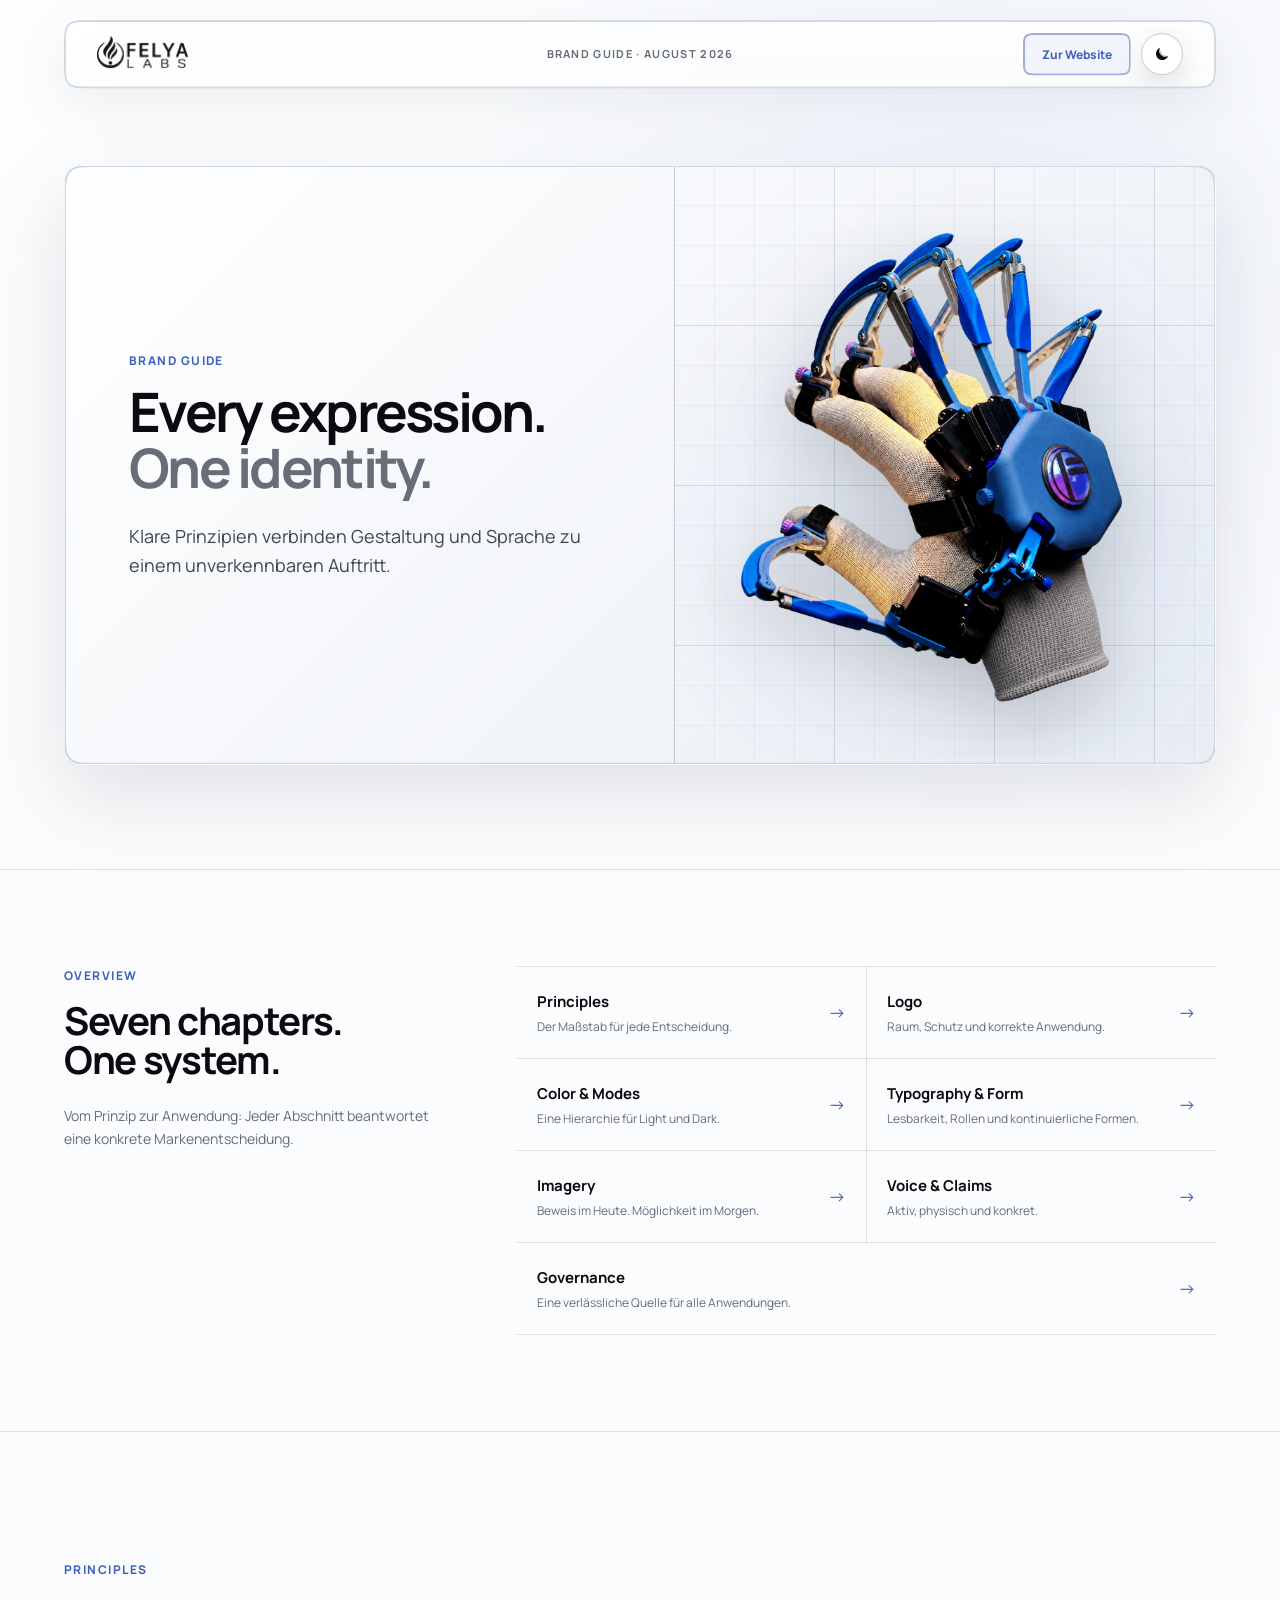
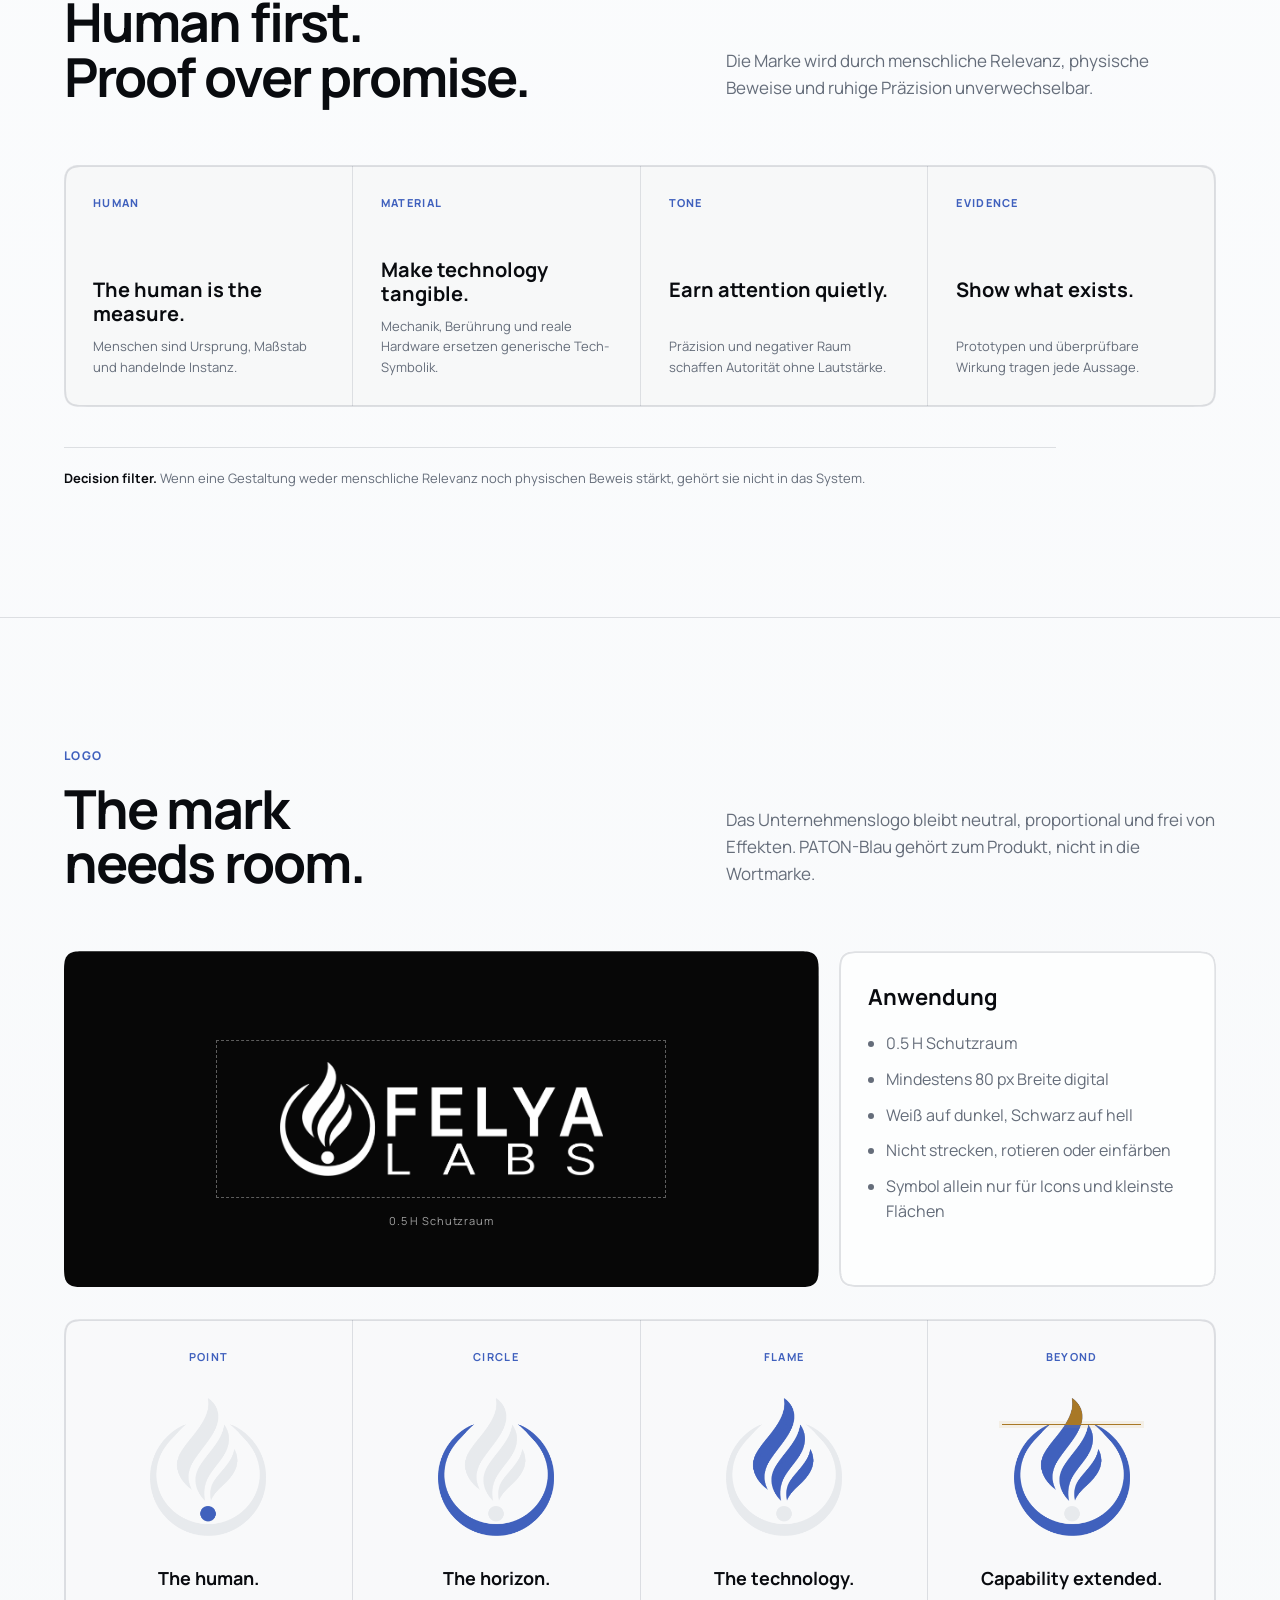
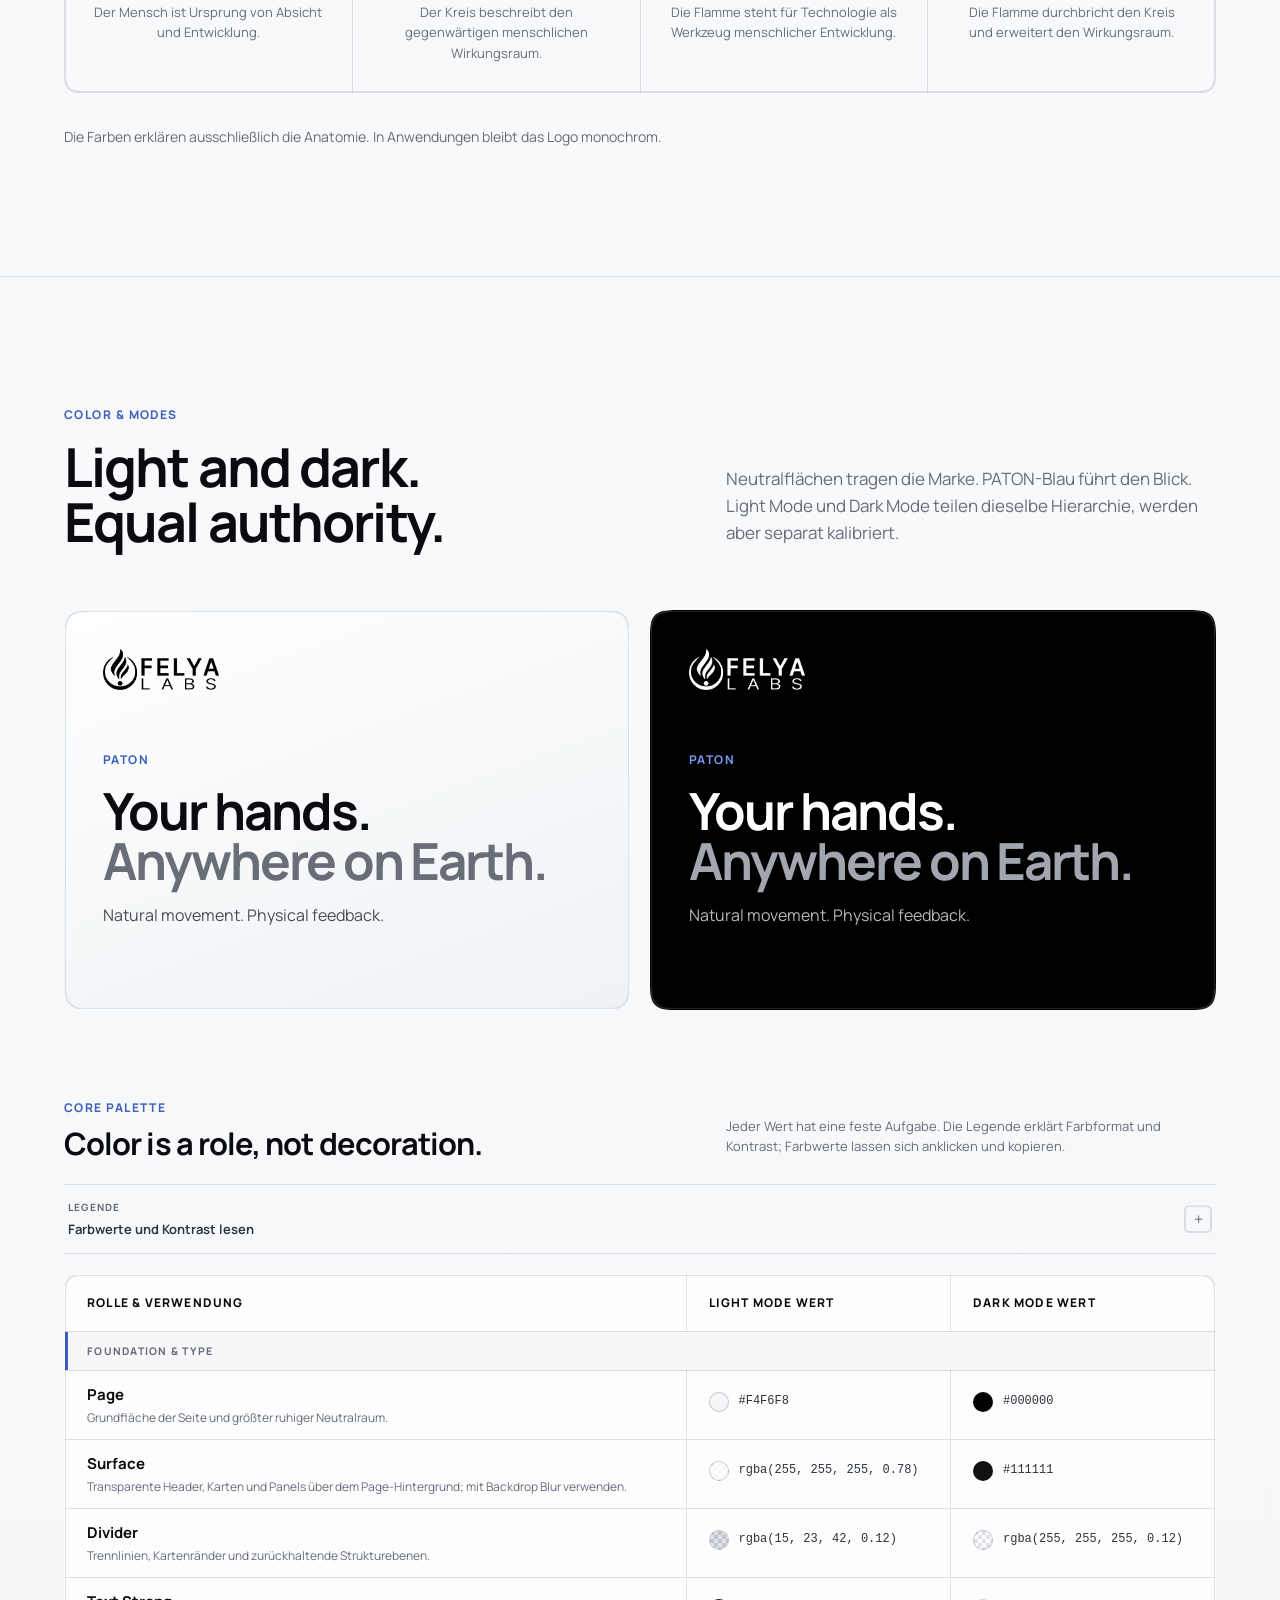
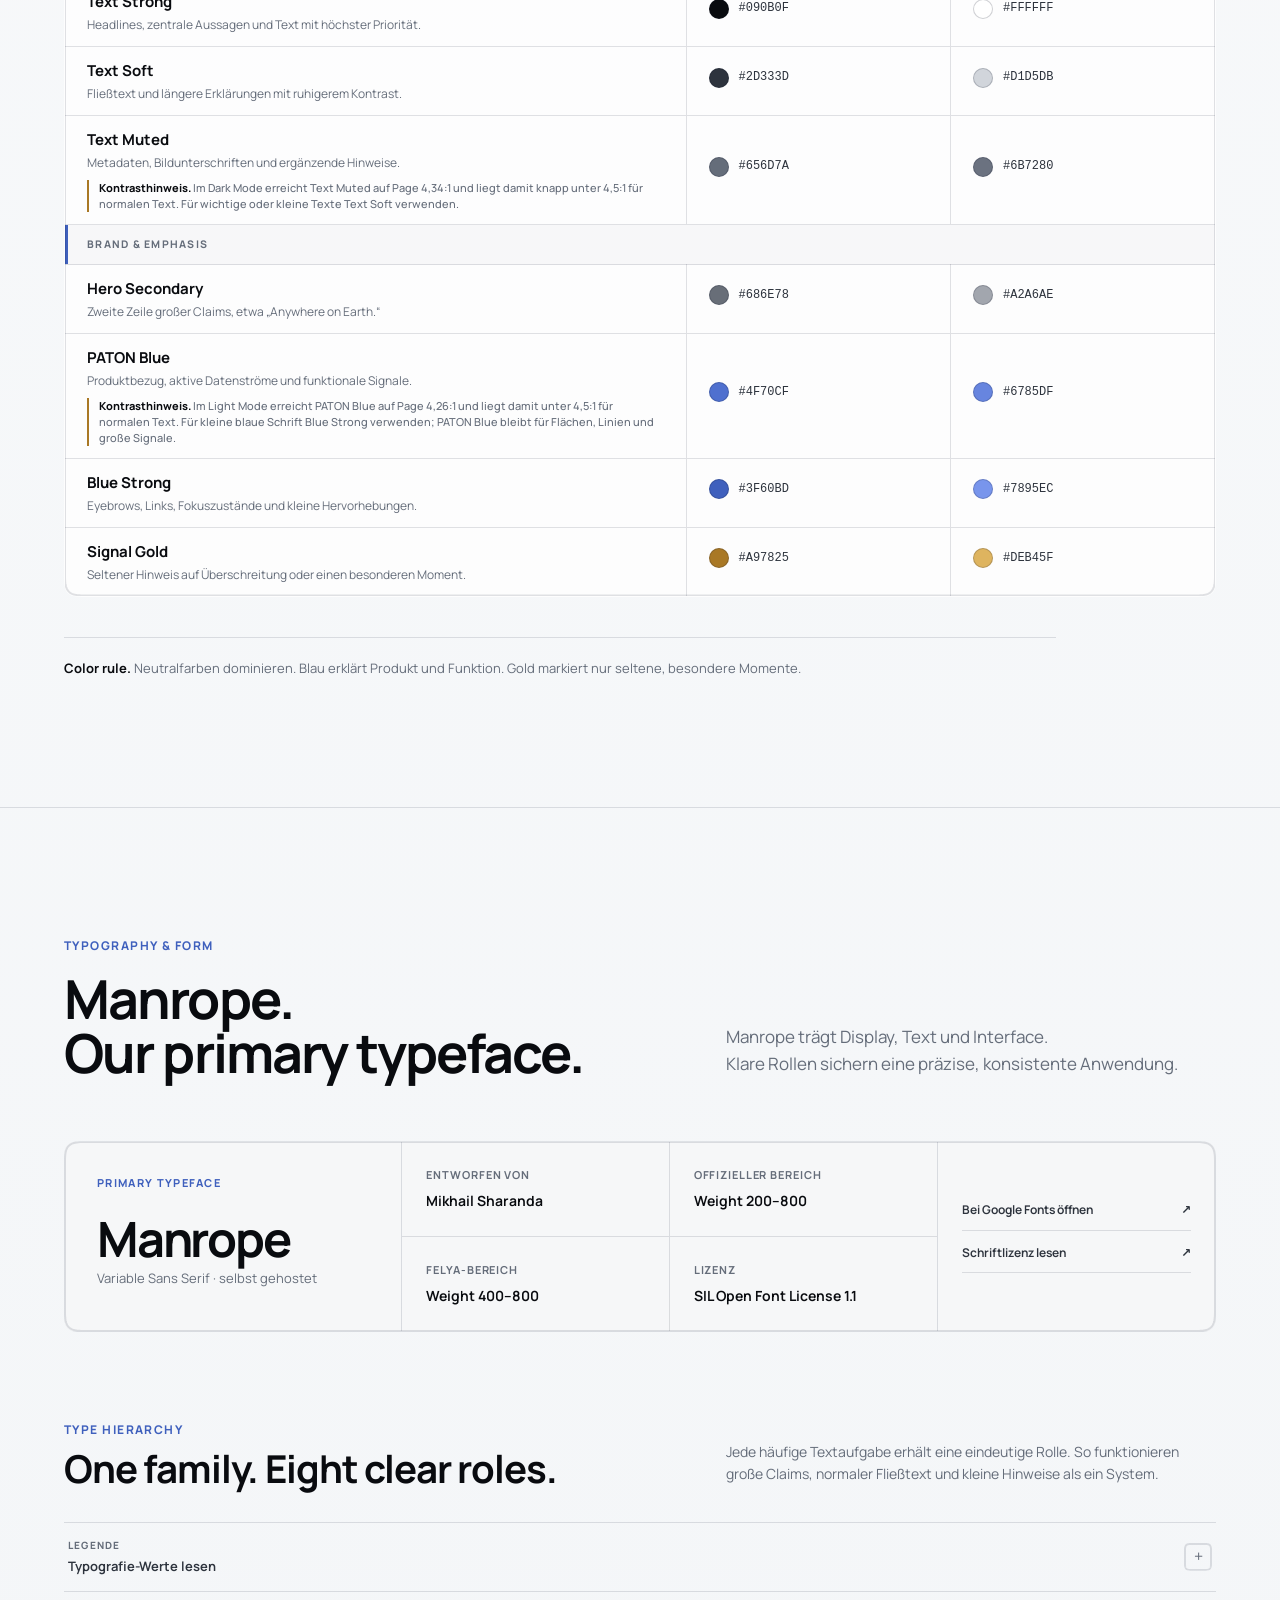
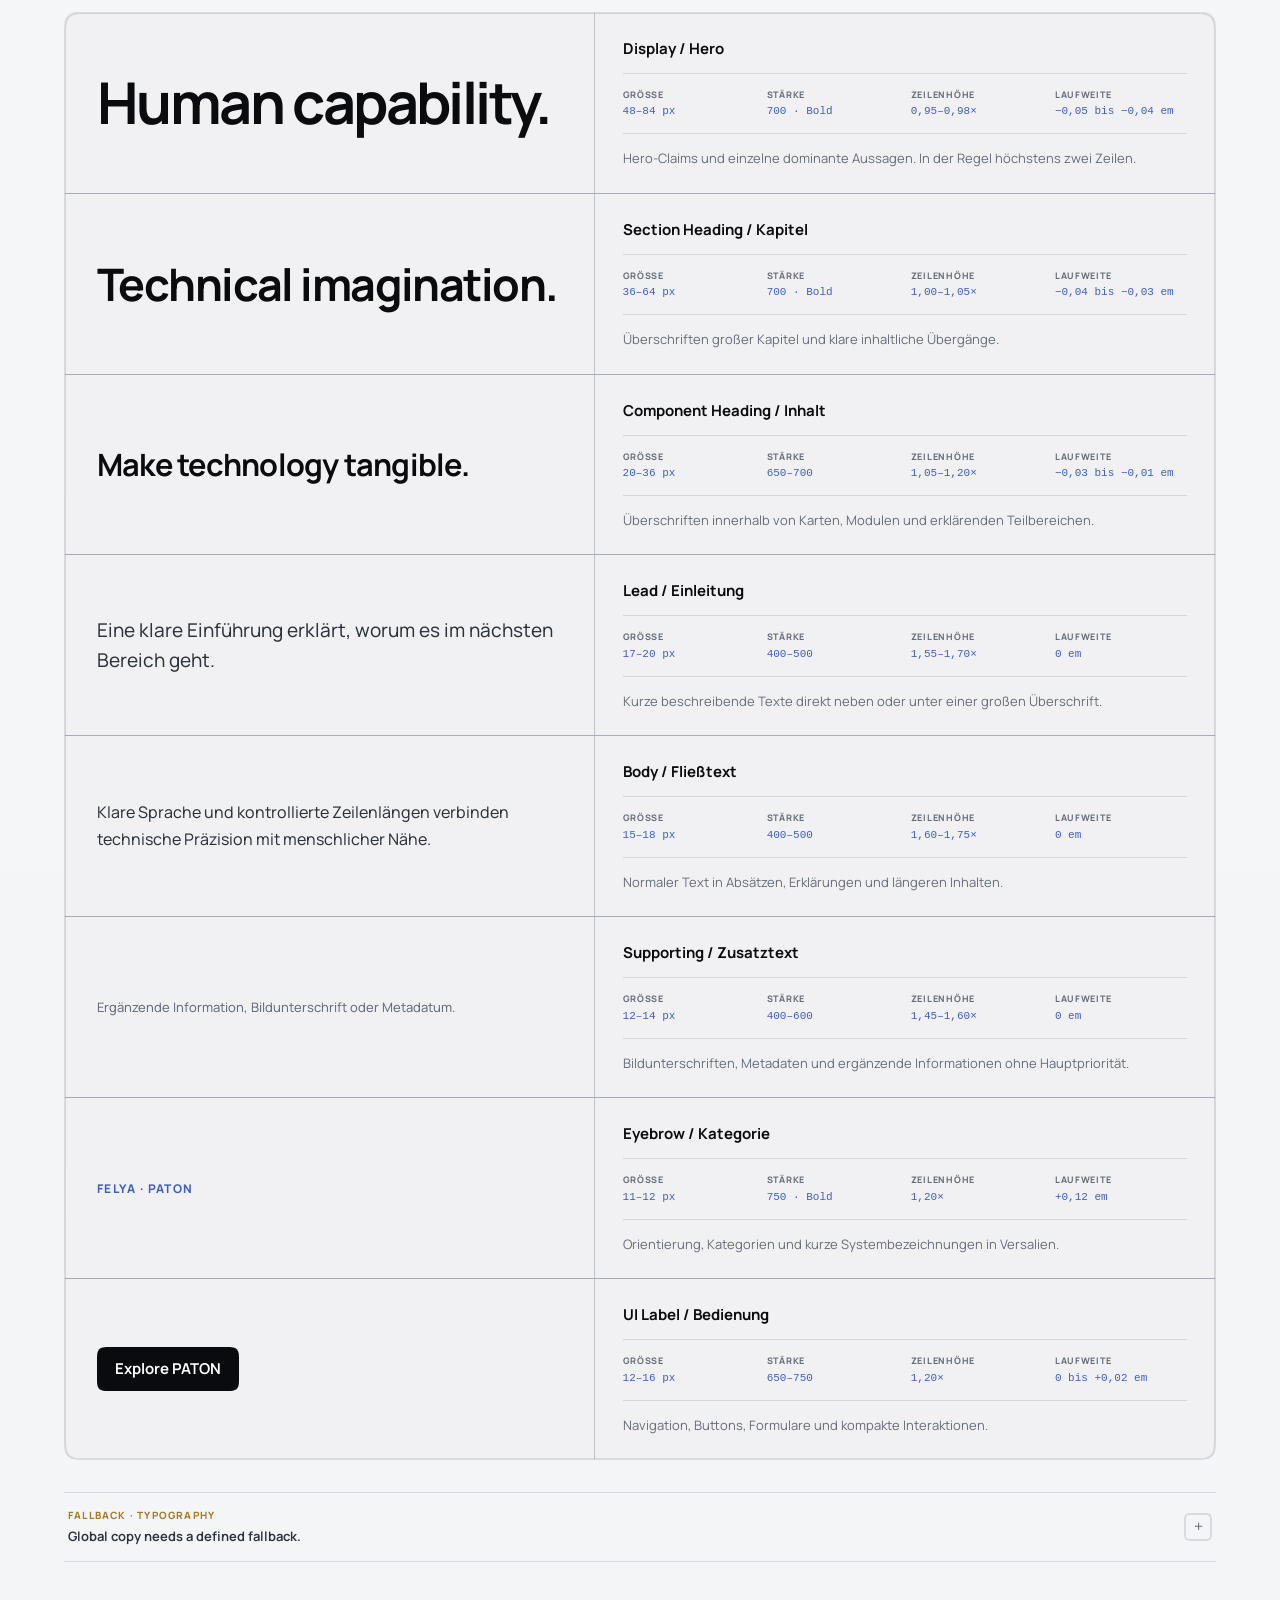
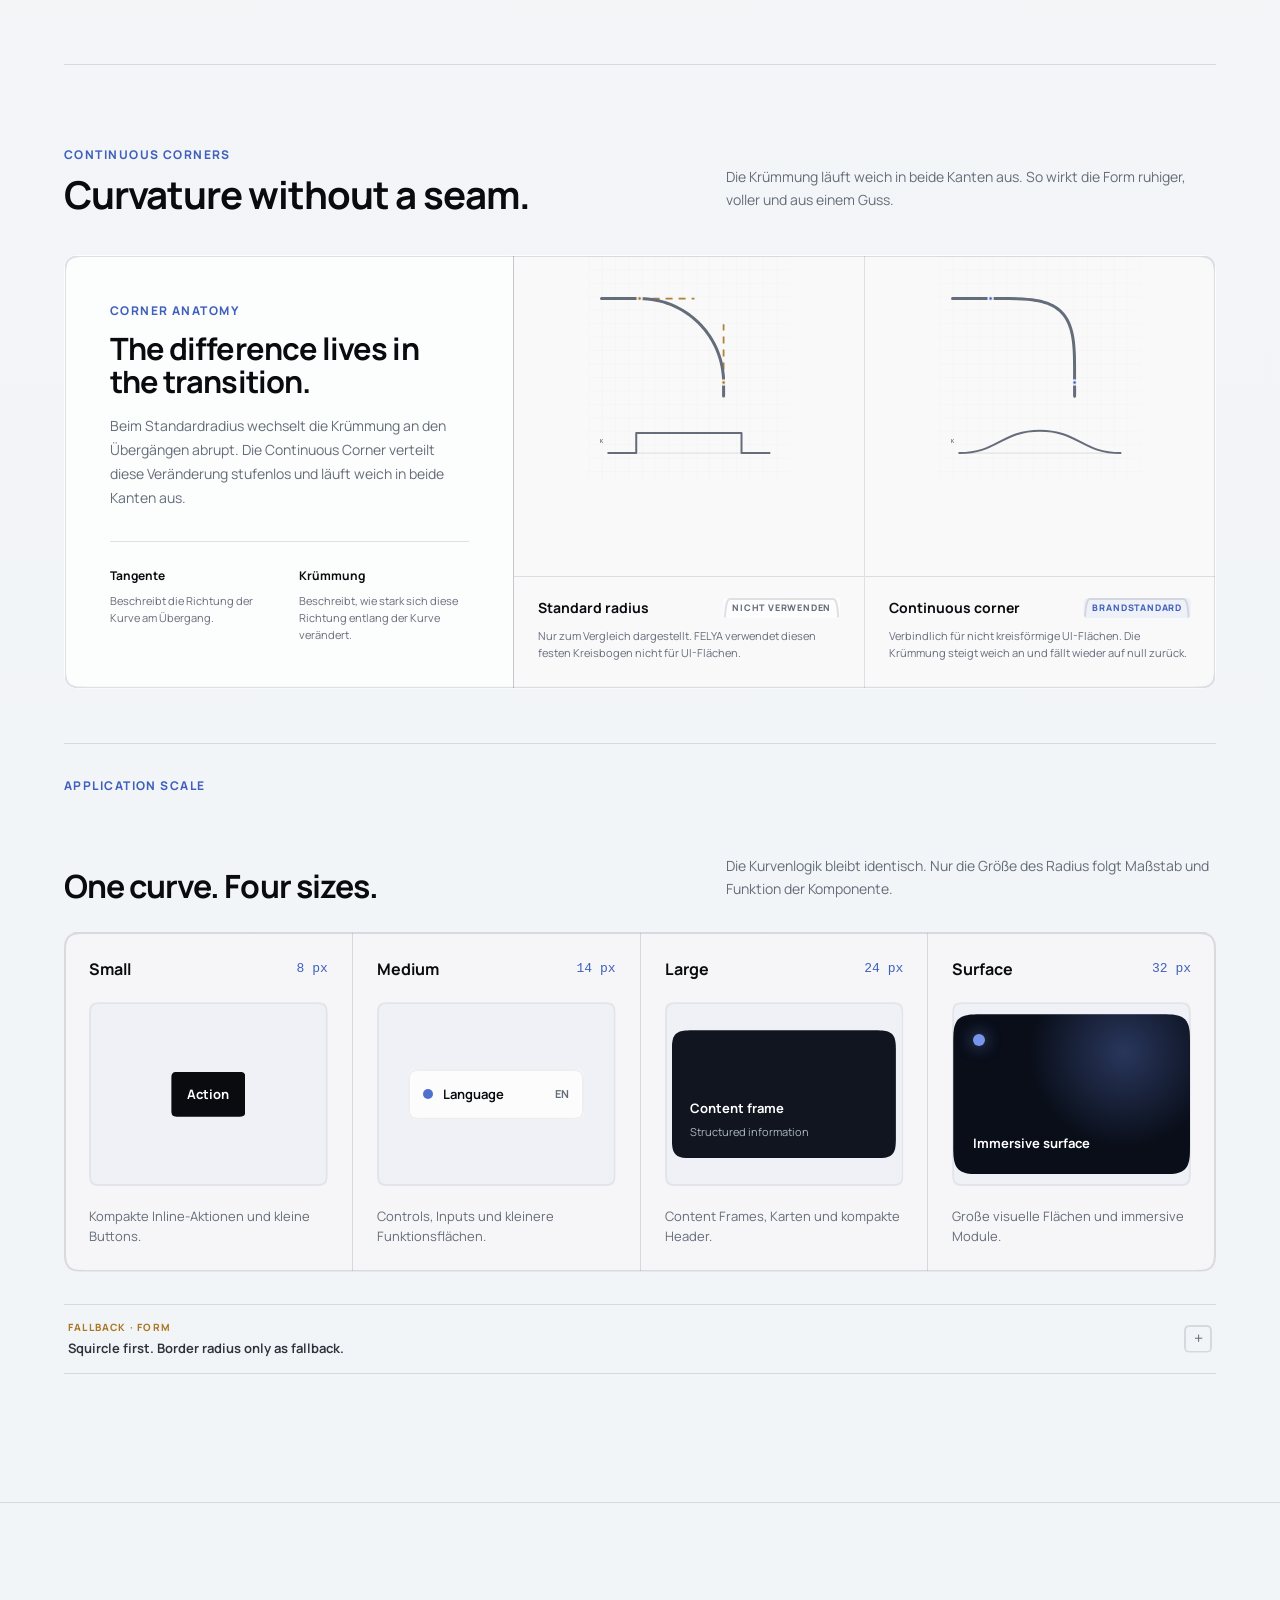
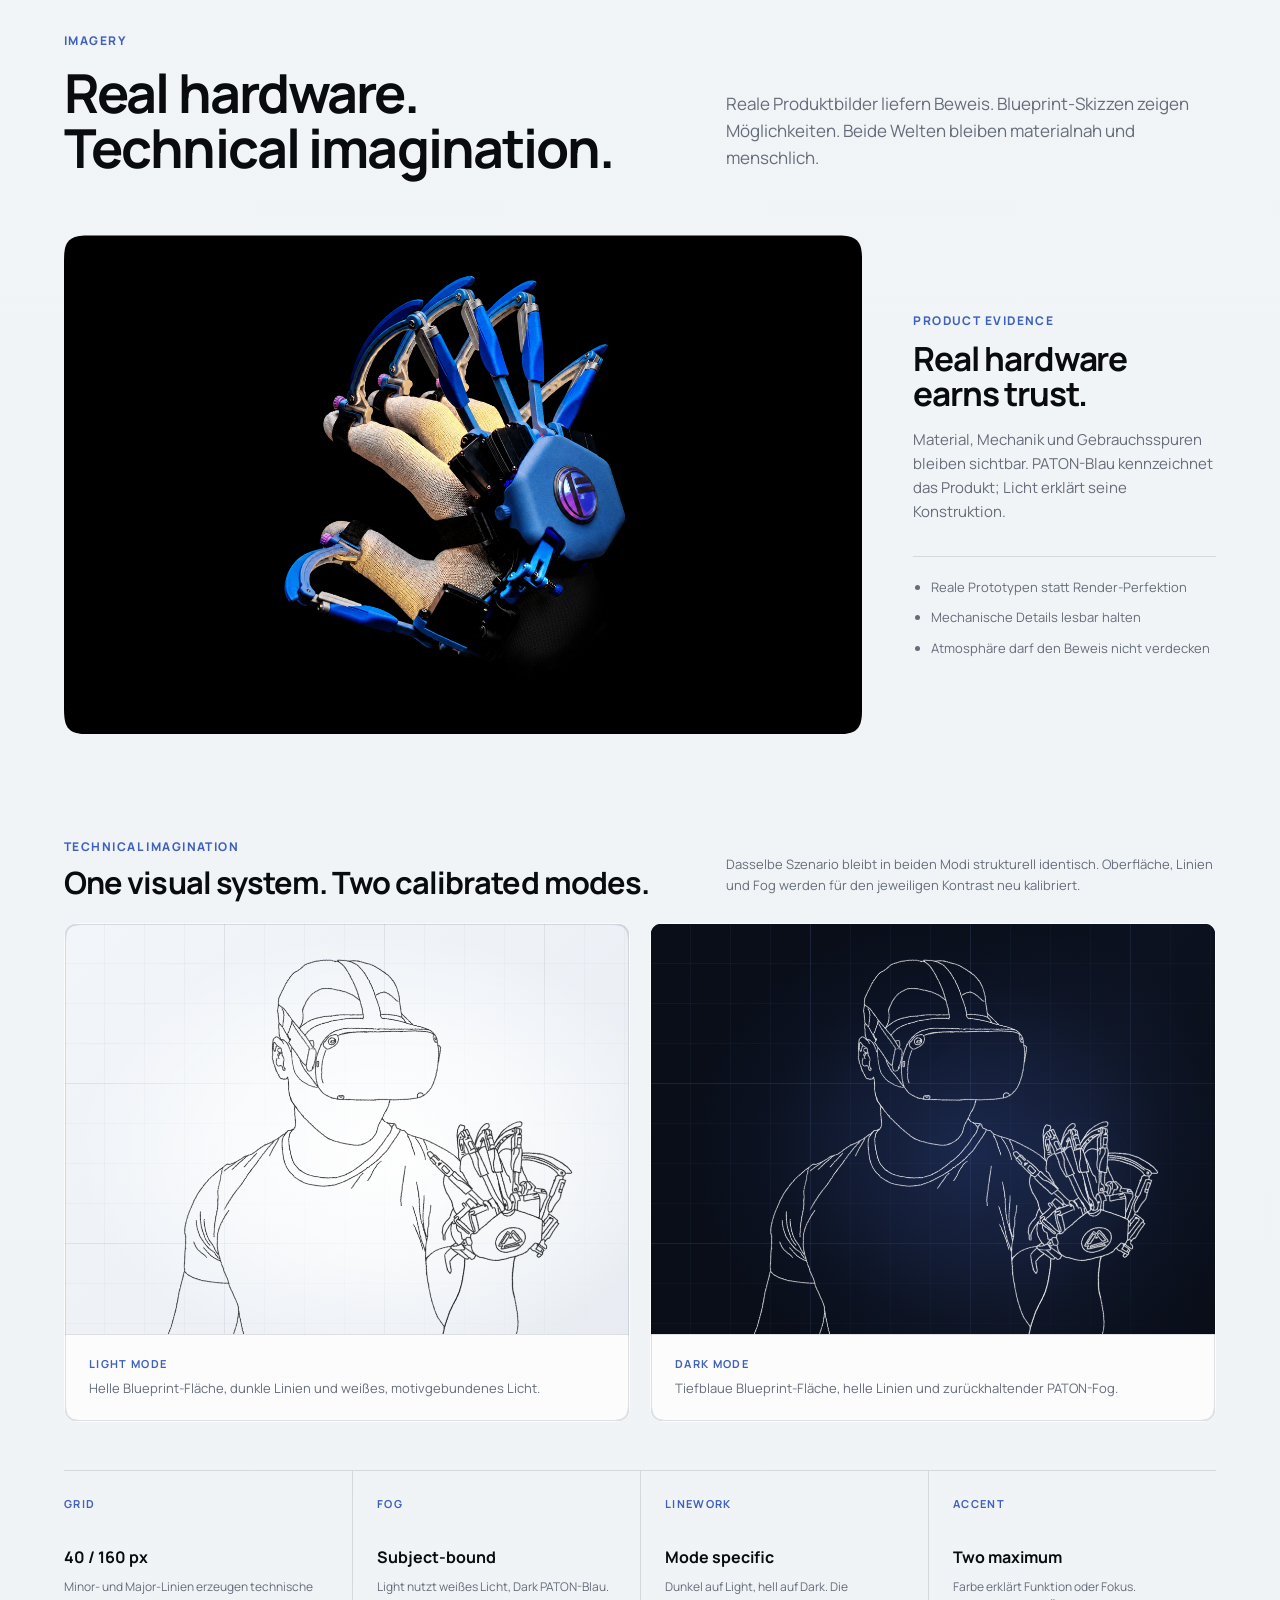
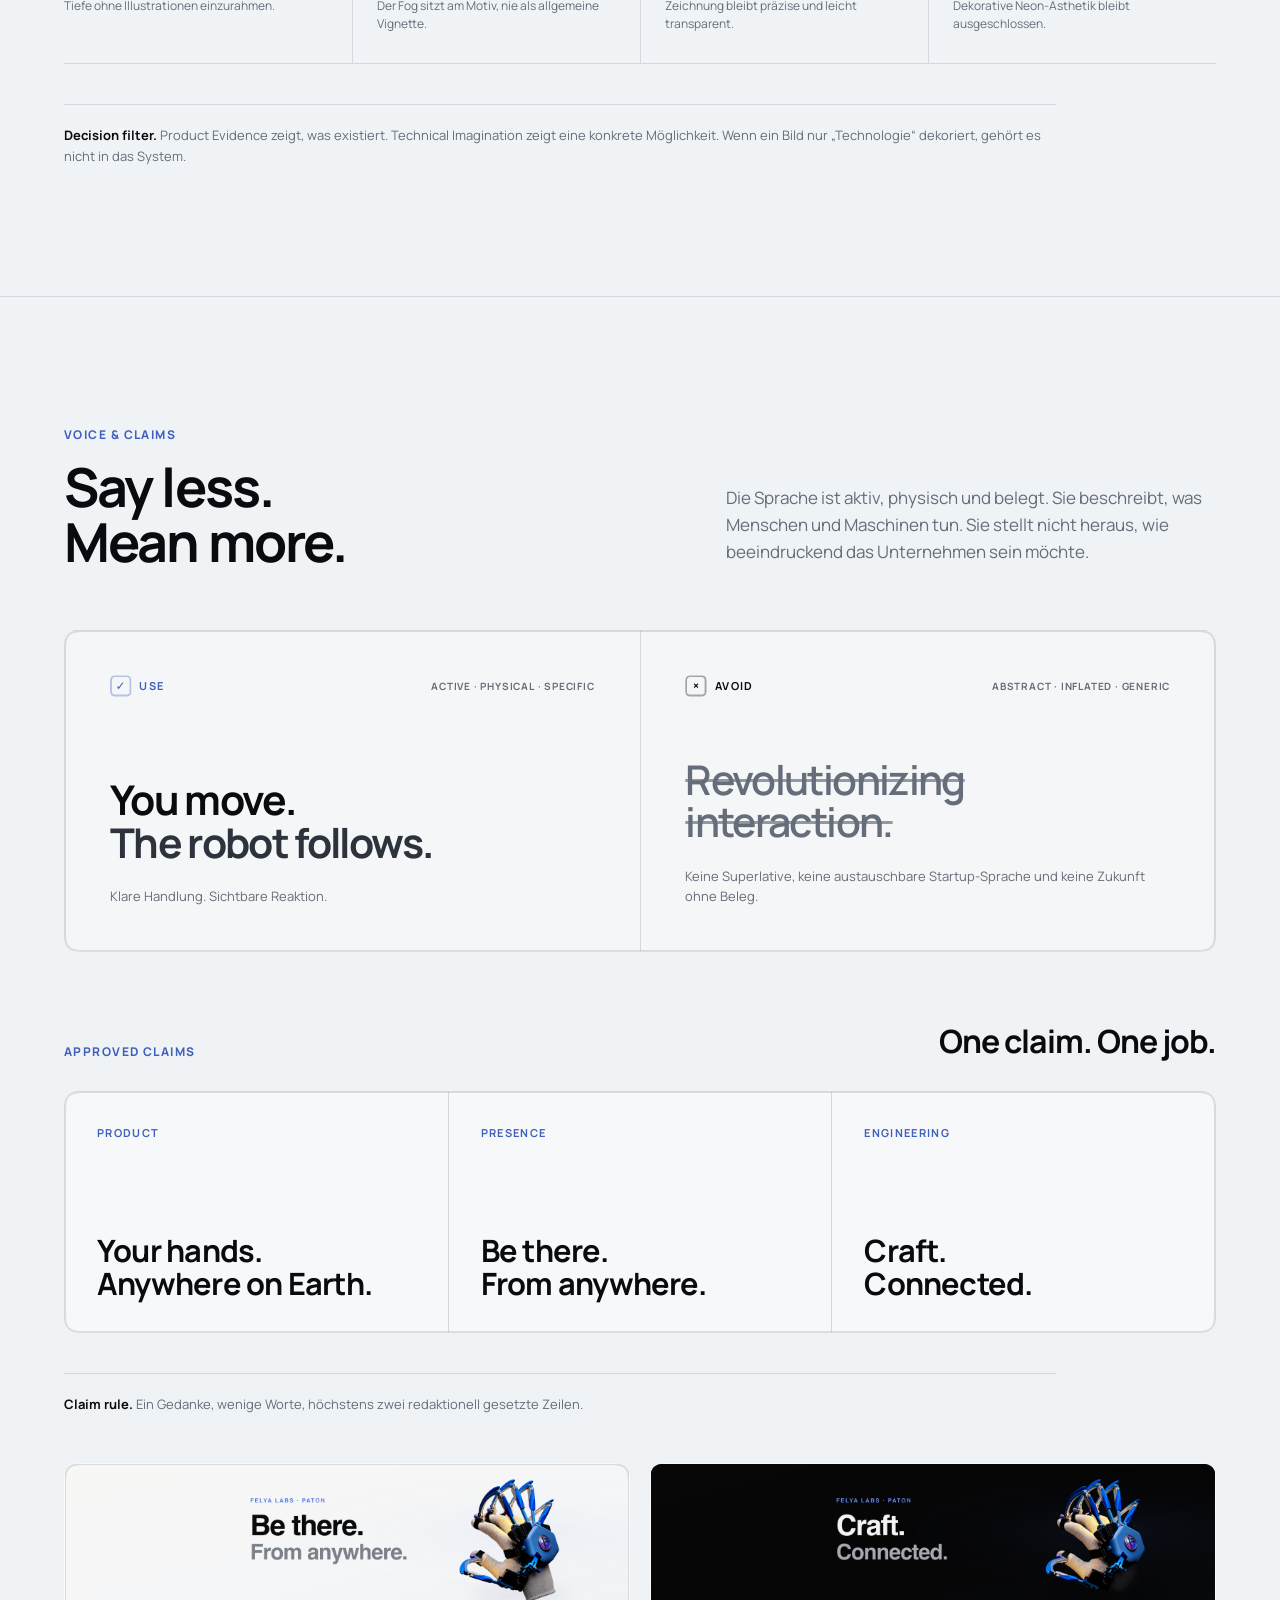
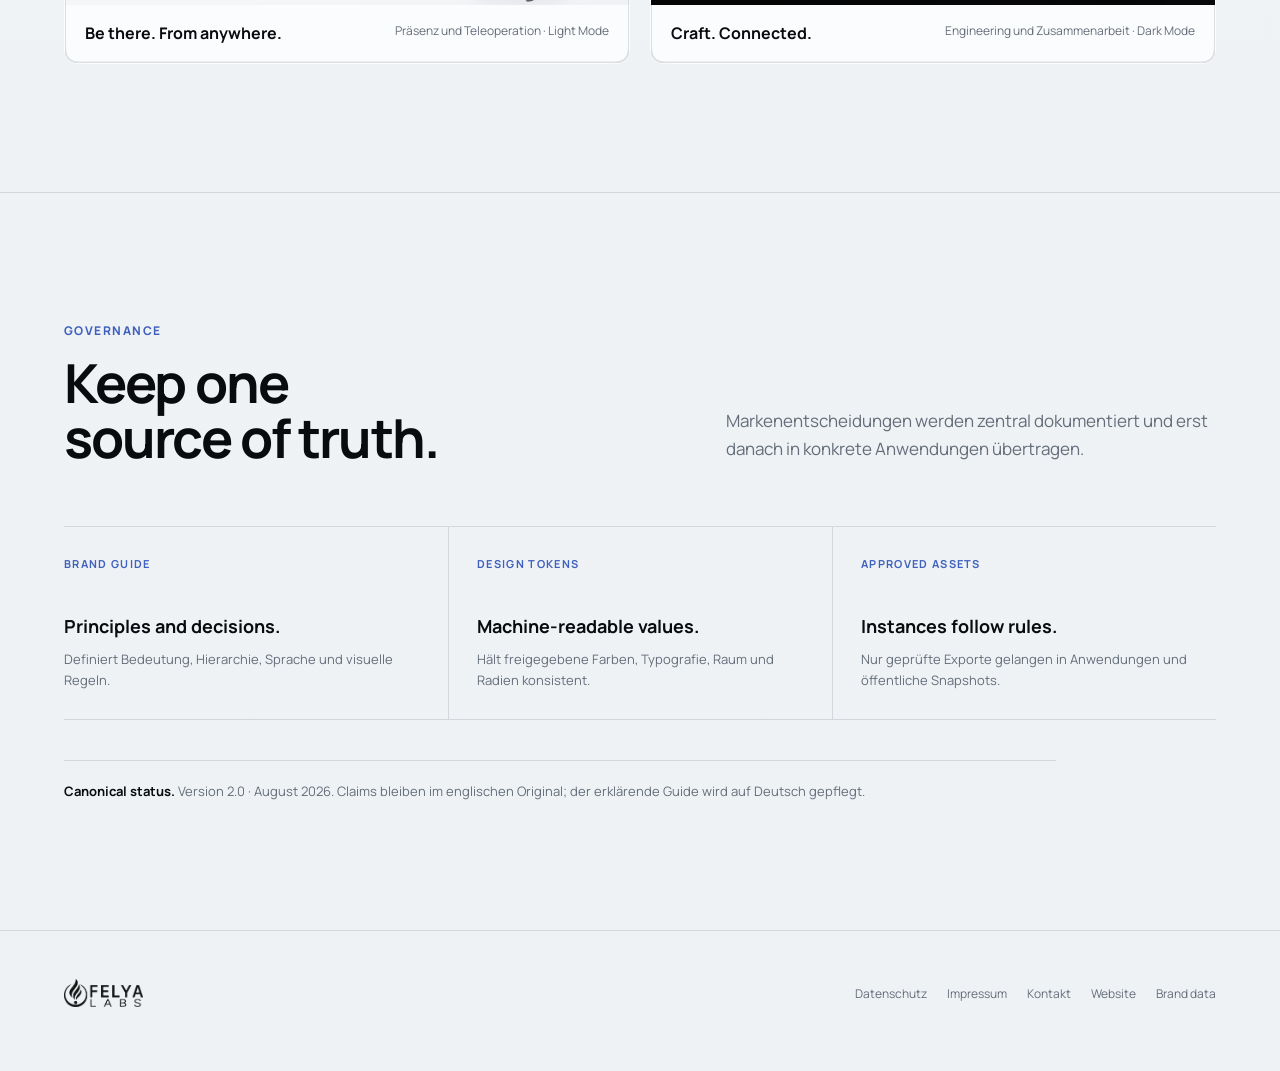
==== commit 96ec0c9b: "Publish Brand Guide snapshot 529b4e5b055a" ====
--- a/index.html
+++ b/index.html
@@ -1 +1 @@
-<!DOCTYPE html><html lang="de" data-theme="light"><head><meta charset="utf-8"><meta name="viewport" content="width=device-width, initial-scale=1"><meta name="color-scheme" content="light dark"><script src="/assets/js/theme-init.js"></script><meta name="description" content="Principles, design and language."><meta name="robots" content="noindex, nofollow, noarchive"><meta property="og:type" content="website"><meta property="og:site_name" content="FELYA Brand Guide"><meta property="og:title" content="FELYA Brand Guide"><meta property="og:description" content="Principles, design and language."><meta property="og:url" content="https://brand.felyalabs.com/"><meta property="og:image" content="https://brand.felyalabs.com/assets/social/felya-labs-brand-guide-social-preview-1200x630.jpg"><meta property="og:image:type" content="image/jpeg"><meta property="og:image:width" content="1200"><meta property="og:image:height" content="630"><meta property="og:image:alt" content="FELYA Brand Guide with the claim Every expression. One identity."><meta name="twitter:card" content="summary_large_image"><meta name="twitter:title" content="FELYA Brand Guide"><meta name="twitter:description" content="Principles, design and language."><meta name="twitter:image" content="https://brand.felyalabs.com/assets/social/felya-labs-brand-guide-social-preview-1200x630.jpg"><meta name="twitter:image:alt" content="FELYA Brand Guide with the claim Every expression. One identity."><meta name="theme-color" media="(prefers-color-scheme: light)" content="#f4f6f8"><meta name="theme-color" media="(prefers-color-scheme: dark)" content="#000000"><link rel="canonical" href="https://brand.felyalabs.com/"><link rel="icon" href="/favicon.ico?v=brand-guide-dark" sizes="any"><link rel="icon" type="image/png" sizes="32x32" href="/assets/favicon/favicon-32x32.png?v=brand-guide-dark"><link rel="icon" type="image/png" sizes="16x16" href="/assets/favicon/favicon-16x16.png?v=brand-guide-dark"><link rel="apple-touch-icon" sizes="180x180" href="/assets/favicon/apple-touch-icon.png?v=brand-guide-dark"><link rel="manifest" href="/assets/favicon/site.webmanifest?v=brand-guide-dark"><title>FELYA Brand Guide</title><link rel="stylesheet" href="/_astro/BrandGuideFooter.BC67wXGj.css"></head><body><a class="skip-link" href="#brand-system">Zum Brand Guide springen</a><header class="topbar shell"><a class="topbar-logo" href="#brand-system" aria-label="FELYA Brand Guide, zum Anfang"><img src="/assets/brand/felya-labs-wordmark-white.webp" alt="FELYA"></a><p class="topbar-meta">Brand Guide · August 2026</p><div class="topbar-actions"><a class="topbar-site-link" href="https://felyalabs.com" target="_blank" rel="noopener noreferrer" aria-label="FELYA Website in neuem Tab öffnen">Zur Website</a><button type="button" data-theme-toggle class="theme-toggle" aria-label="Zum dunklen Farbschema wechseln" aria-pressed="false"><span class="theme-toggle__icon theme-toggle__icon--sun" aria-hidden="true"><svg focusable="false" width="18" height="18" viewBox="0 0 24 24" fill="none" stroke="currentColor" stroke-width="1.65" stroke-linecap="round" stroke-linejoin="round"><circle cx="12" cy="12" r="3.7"></circle><g opacity="0.82"><path d="M12 2.25v1.9"></path><path d="M12 19.85v1.9"></path><path d="m5.1 5.1 1.34 1.34"></path><path d="m17.56 17.56 1.34 1.34"></path><path d="M2.25 12h1.9"></path><path d="M19.85 12h1.9"></path><path d="m6.44 17.56-1.34 1.34"></path><path d="m18.9 5.1-1.34 1.34"></path></g></svg></span><span class="theme-toggle__icon theme-toggle__icon--moon" aria-hidden="true"><svg focusable="false" width="18" height="18" viewBox="0 0 24 24" fill="none"><path d="M20.2 14.65A7.9 7.9 0 0 1 9.35 3.8a8.4 8.4 0 1 0 10.85 10.85Z" fill="currentColor"></path><path d="M17.8 15.2A8.4 8.4 0 0 1 8.8 6.2" stroke="currentColor" stroke-width="1.5" stroke-linecap="round" opacity="0.34"></path></svg></span></button><script type="module">var e=Array.from(document.querySelectorAll(`[data-theme-toggle]`)),t=(t,n=!0)=>{let r=t===`dark`?`light`:`dark`;if(document.documentElement.dataset.theme=t,document.documentElement.style.colorScheme=t,n){document.documentElement.dataset.themeSource=`user`;try{window.localStorage.setItem(`felya-labs-theme`,t)}catch{}}e.forEach(e=>{e.dataset.themeNext=r,e.setAttribute(`aria-pressed`,String(t===`light`)),e.setAttribute(`aria-label`,r===`light`?`Zum hellen Farbschema wechseln`:`Zum dunklen Farbschema wechseln`)}),document.dispatchEvent(new CustomEvent(`felya:themechange`,{detail:{theme:t,userInitiated:n}}))};t(document.documentElement.dataset.theme===`dark`?`dark`:`light`,!1),e.forEach(e=>{e.addEventListener(`click`,()=>{t(e.dataset.themeNext===`light`?`light`:`dark`)})});</script></div></header><main><div class="hero" id="brand-system"><div class="hero-inner shell"><div class="hero-copy"><p class="eyebrow">Brand Guide</p><h1><span class="headline-line">Every expression.</span><span class="headline-line hero-brand-claim__secondary">One identity.</span></h1><p>Klare Prinzipien verbinden Gestaltung und Sprache zu einem unverkennbaren Auftritt.</p></div><div class="hero-product"><img src="/assets/hero/paton-glove-light-premium-v1-1200.webp" srcset="/assets/hero/paton-glove-light-premium-v1-640.webp 640w, /assets/hero/paton-glove-light-premium-v1-768.webp 768w, /assets/hero/paton-glove-light-premium-v1-960.webp 960w, /assets/hero/paton-glove-light-premium-v1-1200.webp 1200w" sizes="(min-width: 1280px) 520px, (min-width: 901px) 42vw, (min-width: 541px) 520px, calc(100vw - 48px)" width="1200" height="1343" alt="PATON haptic glove" loading="eager" decoding="async" fetchpriority="high"></div></div></div><script type="module">var e=document.querySelector(`.hero-product`);e&&(document.addEventListener(`felya:themechange`,t=>{t.detail?.userInitiated&&(e.classList.remove(`hero-product--theme-transition`),e.offsetWidth,e.classList.add(`hero-product--theme-transition`))}),e.addEventListener(`animationend`,t=>{t.animationName===`hero-theme-fog-pulse`&&e.classList.remove(`hero-product--theme-transition`)}));</script><section class="guide-index" id="overview" aria-labelledby="guide-index-title"><div class="guide-index__inner shell"><div><p class="eyebrow">Overview</p><h2 id="guide-index-title"><span class="headline-line">Seven chapters.</span><span class="headline-line">One system.</span></h2><p class="guide-index__summary">Vom Prinzip zur Anwendung: Jeder Abschnitt beantwortet eine konkrete Markenentscheidung.</p></div><div class="guide-index__contents"><nav aria-label="Inhaltsübersicht des FELYA Brand Guides"><a href="#principles"><span><strong>Principles</strong><small>Der Maßstab für jede Entscheidung.</small></span><i aria-hidden="true">→</i></a><a href="#logo-system"><span><strong>Logo</strong><small>Raum, Schutz und korrekte Anwendung.</small></span><i aria-hidden="true">→</i></a><a href="#color-modes"><span><strong>Color &amp; Modes</strong><small>Eine Hierarchie für Light und Dark.</small></span><i aria-hidden="true">→</i></a><a href="#typography-form"><span><strong>Typography &amp; Form</strong><small>Lesbarkeit, Rollen und kontinuierliche Formen.</small></span><i aria-hidden="true">→</i></a><a href="#imagery"><span><strong>Imagery</strong><small>Beweis im Heute. Möglichkeit im Morgen.</small></span><i aria-hidden="true">→</i></a><a href="#voice-claims"><span><strong>Voice &amp; Claims</strong><small>Aktiv, physisch und konkret.</small></span><i aria-hidden="true">→</i></a><a href="#governance"><span><strong>Governance</strong><small>Eine verlässliche Quelle für alle Anwendungen.</small></span><i aria-hidden="true">→</i></a></nav></div></div></section><section id="principles"><div class="shell"><div class="intro"><div class="intro-heading"><p class="eyebrow">Principles</p><h2><span class="headline-line">Human first.</span><span class="headline-line">Proof over promise.</span></h2></div><p>Die Marke wird durch menschliche Relevanz, physische Beweise und ruhige Präzision unverwechselbar.</p></div><div class="principle-grid principle-list"><article class="principle"><b>Human</b><h3>The human is the measure.</h3><p>Menschen sind Ursprung, Maßstab und handelnde Instanz.</p></article><article class="principle"><b>Material</b><h3>Make technology tangible.</h3><p>Mechanik, Berührung und reale Hardware ersetzen generische Tech-Symbolik.</p></article><article class="principle"><b>Tone</b><h3>Earn attention quietly.</h3><p>Präzision und negativer Raum schaffen Autorität ohne Lautstärke.</p></article><article class="principle"><b>Evidence</b><h3>Show what exists.</h3><p>Prototypen und überprüfbare Wirkung tragen jede Aussage.</p></article></div><p class="chapter-rule"><strong>Decision filter.</strong> Wenn eine Gestaltung weder menschliche Relevanz noch physischen Beweis stärkt, gehört sie nicht in das System.</p></div></section><section id="logo-system"><div class="shell"><div class="intro"><div class="intro-heading"><p class="eyebrow">Logo</p><h2><span class="headline-line">The mark</span><span class="headline-line">needs room.</span></h2></div><p>Das Unternehmenslogo bleibt neutral, proportional und frei von Effekten. PATON-Blau gehört zum Produkt, nicht in die Wortmarke.</p></div><div class="logo-overview"><div class="logo-stage"><div class="clearspace"><img src="/assets/brand/felya-labs-wordmark-white.webp" alt="FELYA Logo mit Schutzraum"></div></div><div class="logo-rules"><h3>Anwendung</h3><ul class="rule-list"><li>0.5 H Schutzraum</li><li>Mindestens 80 px Breite digital</li><li>Weiß auf dunkel, Schwarz auf hell</li><li>Nicht strecken, rotieren oder einfärben</li><li>Symbol allein nur für Icons und kleinste Flächen</li></ul></div></div><div class="symbol-story"><article><b>Point</b><div class="logo-anatomy" aria-hidden="true"><img class="logo-anatomy__layer logo-anatomy__full" src="/assets/logo-anatomy/full-mark-muted.png" alt=""><img class="logo-anatomy__layer" src="/assets/logo-anatomy/point-blue.png" alt=""></div><strong>The human.</strong><p>Der Mensch ist Ursprung von Absicht und Entwicklung.</p></article><article><b>Circle</b><div class="logo-anatomy" aria-hidden="true"><img class="logo-anatomy__layer logo-anatomy__full" src="/assets/logo-anatomy/full-mark-muted.png" alt=""><img class="logo-anatomy__layer" src="/assets/logo-anatomy/circle-blue.png" alt=""></div><strong>The horizon.</strong><p>Der Kreis beschreibt den gegenwärtigen menschlichen Wirkungsraum.</p></article><article><b>Flame</b><div class="logo-anatomy" aria-hidden="true"><img class="logo-anatomy__layer logo-anatomy__full" src="/assets/logo-anatomy/full-mark-muted.png" alt=""><img class="logo-anatomy__layer" src="/assets/logo-anatomy/flame-blue.png" alt=""></div><strong>The technology.</strong><p>Die Flamme steht für Technologie als Werkzeug menschlicher Entwicklung.</p></article><article><b>Beyond</b><div class="logo-anatomy" aria-hidden="true"><img class="logo-anatomy__layer logo-anatomy__full" src="/assets/logo-anatomy/full-mark-muted.png" alt=""><img class="logo-anatomy__layer" src="/assets/logo-anatomy/circle-blue.png" alt=""><img class="logo-anatomy__layer" src="/assets/logo-anatomy/flame-blue.png" alt=""><span class="logo-anatomy__horizon"></span><img class="logo-anatomy__layer logo-anatomy__beyond" src="/assets/logo-anatomy/flame-gold.png" alt=""></div><strong>Capability extended.</strong><p>Die Flamme durchbricht den Kreis und erweitert den Wirkungsraum.</p></article></div><p class="section-note">Die Farben erklären ausschließlich die Anatomie. In Anwendungen bleibt das Logo monochrom.</p></div></section><section id="color-modes"><div class="shell"><div class="intro"><div class="intro-heading"><p class="eyebrow">Color &amp; Modes</p><h2><span class="headline-line">Light and dark.</span><span class="headline-line">Equal authority.</span></h2></div><p>Neutralflächen tragen die Marke. PATON-Blau führt den Blick. Light Mode und Dark Mode teilen dieselbe Hierarchie, werden aber separat kalibriert.</p></div><div class="theme-pair"><article class="theme theme--light"><img class="theme-logo" src="/assets/brand/felya-labs-wordmark-white.webp" alt=""><p class="eyebrow">PATON</p><h3><span class="headline-line">Your hands.</span><span class="headline-line">Anywhere on Earth.</span></h3><p>Natural movement. Physical feedback.</p></article><article class="theme theme--dark"><img class="theme-logo" src="/assets/brand/felya-labs-wordmark-white.webp" alt=""><p class="eyebrow">PATON</p><h3><span class="headline-line">Your hands.</span><span class="headline-line">Anywhere on Earth.</span></h3><p>Natural movement. Physical feedback.</p></article></div><div class="module-heading"><div><p class="eyebrow">Core palette</p><h3>Color is a role, not decoration.</h3></div><p>Jeder Wert hat eine feste Aufgabe. Die Legende erklärt Farbformat und Kontrast; Farbwerte lassen sich anklicken und kopieren.</p></div><details class="system-note system-note--guide"><summary><span><b>Legende</b><strong>Farbwerte und Kontrast lesen</strong></span><i aria-hidden="true">+</i></summary><dl class="system-note__content system-note__content--three"><div><dt>HEX</dt><dd><code>#4F70CF</code> bezeichnet eine vollständig deckende Bildschirmfarbe.</dd></div><div><dt>RGBA</dt><dd><code>rgba(…)</code> enthält zusätzlich eine Transparenz von 0 bis 1.</dd></div><div><dt>Kontrast</dt><dd><code>4,5:1</code> ist der empfohlene Mindestwert für normalen Text.</dd></div></dl></details><div class="token-matrix"><table aria-label="Semantische Kernpalette für Light Mode und Dark Mode"><thead><tr><th scope="col">Rolle &amp; Verwendung</th><th scope="col">Light Mode Wert</th><th scope="col">Dark Mode Wert</th></tr></thead><tbody><tr class="token-group"><th colspan="3">Foundation &amp; Type</th></tr><tr class="token-row"><th scope="row"><strong>Page</strong><span>Grundfläche der Seite und größter ruhiger Neutralraum.</span></th><td data-mode="Light Mode"><button class="token-value token-copy" type="button" data-copy="#F4F6F8" aria-label="Farbcode #F4F6F8 kopieren"><i style="--chip:#f4f6f8"></i><span class="token-copy__text"><code>#F4F6F8</code><span class="token-copy__feedback" aria-hidden="true">Kopiert</span></span></button></td><td data-mode="Dark Mode"><button class="token-value token-copy" type="button" data-copy="#000000" aria-label="Farbcode #000000 kopieren"><i style="--chip:#000000"></i><span class="token-copy__text"><code>#000000</code><span class="token-copy__feedback" aria-hidden="true">Kopiert</span></span></button></td></tr><tr class="token-row"><th scope="row"><strong>Surface</strong><span>Transparente Header, Karten und Panels über dem Page-Hintergrund; mit Backdrop Blur verwenden.</span></th><td data-mode="Light Mode"><button class="token-value token-copy" type="button" data-copy="rgba(255, 255, 255, 0.78)" aria-label="Farbcode rgba(255, 255, 255, 0.78) kopieren"><i class="token-swatch--alpha" style="--chip:rgba(255,255,255,.78)"></i><span class="token-copy__text"><code>rgba(255, 255, 255, 0.78)</code><span class="token-copy__feedback" aria-hidden="true">Kopiert</span></span></button></td><td data-mode="Dark Mode"><button class="token-value token-copy" type="button" data-copy="#111111" aria-label="Farbcode #111111 kopieren"><i style="--chip:#111111"></i><span class="token-copy__text"><code>#111111</code><span class="token-copy__feedback" aria-hidden="true">Kopiert</span></span></button></td></tr><tr class="token-row"><th scope="row"><strong>Divider</strong><span>Trennlinien, Kartenränder und zurückhaltende Strukturebenen.</span></th><td data-mode="Light Mode"><button class="token-value token-copy" type="button" data-copy="rgba(15, 23, 42, 0.12)" aria-label="Farbcode rgba(15, 23, 42, 0.12) kopieren"><i class="token-swatch--alpha" style="--chip:rgba(15,23,42,.12)"></i><span class="token-copy__text"><code>rgba(15, 23, 42, 0.12)</code><span class="token-copy__feedback" aria-hidden="true">Kopiert</span></span></button></td><td data-mode="Dark Mode"><button class="token-value token-copy" type="button" data-copy="rgba(255, 255, 255, 0.12)" aria-label="Farbcode rgba(255, 255, 255, 0.12) kopieren"><i class="token-swatch--alpha" style="--chip:rgba(255,255,255,.12)"></i><span class="token-copy__text"><code>rgba(255, 255, 255, 0.12)</code><span class="token-copy__feedback" aria-hidden="true">Kopiert</span></span></button></td></tr><tr class="token-row"><th scope="row"><strong>Text Strong</strong><span>Headlines, zentrale Aussagen und Text mit höchster Priorität.</span></th><td data-mode="Light Mode"><button class="token-value token-copy" type="button" data-copy="#090B0F" aria-label="Farbcode #090B0F kopieren"><i style="--chip:#090b0f"></i><span class="token-copy__text"><code>#090B0F</code><span class="token-copy__feedback" aria-hidden="true">Kopiert</span></span></button></td><td data-mode="Dark Mode"><button class="token-value token-copy" type="button" data-copy="#FFFFFF" aria-label="Farbcode #FFFFFF kopieren"><i style="--chip:#ffffff"></i><span class="token-copy__text"><code>#FFFFFF</code><span class="token-copy__feedback" aria-hidden="true">Kopiert</span></span></button></td></tr><tr class="token-row"><th scope="row"><strong>Text Soft</strong><span>Fließtext und längere Erklärungen mit ruhigerem Kontrast.</span></th><td data-mode="Light Mode"><button class="token-value token-copy" type="button" data-copy="#2D333D" aria-label="Farbcode #2D333D kopieren"><i style="--chip:#2d333d"></i><span class="token-copy__text"><code>#2D333D</code><span class="token-copy__feedback" aria-hidden="true">Kopiert</span></span></button></td><td data-mode="Dark Mode"><button class="token-value token-copy" type="button" data-copy="#D1D5DB" aria-label="Farbcode #D1D5DB kopieren"><i style="--chip:#d1d5db"></i><span class="token-copy__text"><code>#D1D5DB</code><span class="token-copy__feedback" aria-hidden="true">Kopiert</span></span></button></td></tr><tr class="token-row"><th scope="row"><strong>Text Muted</strong><span>Metadaten, Bildunterschriften und ergänzende Hinweise.</span><small><b>Kontrasthinweis.</b> Im Dark Mode erreicht Text Muted auf Page 4,34:1 und liegt damit knapp unter 4,5:1 für normalen Text. Für wichtige oder kleine Texte Text Soft verwenden.</small></th><td data-mode="Light Mode"><button class="token-value token-copy" type="button" data-copy="#656D7A" aria-label="Farbcode #656D7A kopieren"><i style="--chip:#656d7a"></i><span class="token-copy__text"><code>#656D7A</code><span class="token-copy__feedback" aria-hidden="true">Kopiert</span></span></button></td><td data-mode="Dark Mode"><button class="token-value token-copy" type="button" data-copy="#6B7280" aria-label="Farbcode #6B7280 kopieren"><i style="--chip:#6b7280"></i><span class="token-copy__text"><code>#6B7280</code><span class="token-copy__feedback" aria-hidden="true">Kopiert</span></span></button></td></tr><tr class="token-group"><th colspan="3">Brand &amp; Emphasis</th></tr><tr class="token-row"><th scope="row"><strong>Hero Secondary</strong><span>Zweite Zeile großer Claims, etwa „Anywhere on Earth.“</span></th><td data-mode="Light Mode"><button class="token-value token-copy" type="button" data-copy="#686E78" aria-label="Farbcode #686E78 kopieren"><i style="--chip:#686e78"></i><span class="token-copy__text"><code>#686E78</code><span class="token-copy__feedback" aria-hidden="true">Kopiert</span></span></button></td><td data-mode="Dark Mode"><button class="token-value token-copy" type="button" data-copy="#A2A6AE" aria-label="Farbcode #A2A6AE kopieren"><i style="--chip:#a2a6ae"></i><span class="token-copy__text"><code>#A2A6AE</code><span class="token-copy__feedback" aria-hidden="true">Kopiert</span></span></button></td></tr><tr class="token-row"><th scope="row"><strong>PATON Blue</strong><span>Produktbezug, aktive Datenströme und funktionale Signale.</span><small><b>Kontrasthinweis.</b> Im Light Mode erreicht PATON Blue auf Page 4,26:1 und liegt damit unter 4,5:1 für normalen Text. Für kleine blaue Schrift Blue Strong verwenden; PATON Blue bleibt für Flächen, Linien und große Signale.</small></th><td data-mode="Light Mode"><button class="token-value token-copy" type="button" data-copy="#4F70CF" aria-label="Farbcode #4F70CF kopieren"><i style="--chip:#4f70cf"></i><span class="token-copy__text"><code>#4F70CF</code><span class="token-copy__feedback" aria-hidden="true">Kopiert</span></span></button></td><td data-mode="Dark Mode"><button class="token-value token-copy" type="button" data-copy="#6785DF" aria-label="Farbcode #6785DF kopieren"><i style="--chip:#6785df"></i><span class="token-copy__text"><code>#6785DF</code><span class="token-copy__feedback" aria-hidden="true">Kopiert</span></span></button></td></tr><tr class="token-row"><th scope="row"><strong>Blue Strong</strong><span>Eyebrows, Links, Fokuszustände und kleine Hervorhebungen.</span></th><td data-mode="Light Mode"><button class="token-value token-copy" type="button" data-copy="#3F60BD" aria-label="Farbcode #3F60BD kopieren"><i style="--chip:#3f60bd"></i><span class="token-copy__text"><code>#3F60BD</code><span class="token-copy__feedback" aria-hidden="true">Kopiert</span></span></button></td><td data-mode="Dark Mode"><button class="token-value token-copy" type="button" data-copy="#7895EC" aria-label="Farbcode #7895EC kopieren"><i style="--chip:#7895ec"></i><span class="token-copy__text"><code>#7895EC</code><span class="token-copy__feedback" aria-hidden="true">Kopiert</span></span></button></td></tr><tr class="token-row"><th scope="row"><strong>Signal Gold</strong><span>Seltener Hinweis auf Überschreitung oder einen besonderen Moment.</span></th><td data-mode="Light Mode"><button class="token-value token-copy" type="button" data-copy="#A97825" aria-label="Farbcode #A97825 kopieren"><i style="--chip:#a97825"></i><span class="token-copy__text"><code>#A97825</code><span class="token-copy__feedback" aria-hidden="true">Kopiert</span></span></button></td><td data-mode="Dark Mode"><button class="token-value token-copy" type="button" data-copy="#DEB45F" aria-label="Farbcode #DEB45F kopieren"><i style="--chip:#deb45f"></i><span class="token-copy__text"><code>#DEB45F</code><span class="token-copy__feedback" aria-hidden="true">Kopiert</span></span></button></td></tr></tbody></table></div><p class="chapter-rule"><strong>Color rule.</strong> Neutralfarben dominieren. Blau erklärt Produkt und Funktion. Gold markiert nur seltene, besondere Momente.</p></div><div class="color-copy-toast" id="color-copy-status" role="status" aria-live="polite" aria-atomic="true"><span class="color-copy-toast__icon" aria-hidden="true">✓</span><span class="color-copy-toast__message"><strong></strong><code></code></span></div></section><script type="module">var e=document.querySelector(`#color-copy-status`),t=e?.querySelector(`strong`),n=e?.querySelector(`code`),r=new WeakMap,i,a=async e=>{if(navigator.clipboard?.writeText)try{return await navigator.clipboard.writeText(e),!0}catch{}let t=document.createElement(`textarea`);t.value=e,t.setAttribute(`readonly`,``),t.style.position=`fixed`,t.style.opacity=`0`,document.body.appendChild(t),t.select();let n=document.execCommand(`copy`);return t.remove(),n};document.querySelectorAll(`.token-copy`).forEach(o=>{o.addEventListener(`click`,async()=>{let s=o.dataset.copy;if(!s)return;let c=await a(s);o.dataset.copyState=c?`copied`:`error`,e&&t&&n&&(e.dataset.state=c?`copied`:`error`,t.textContent=c?`Farbwert kopiert`:`Kopieren fehlgeschlagen`,n.textContent=s,e.dataset.visible=`true`,i&&window.clearTimeout(i),i=window.setTimeout(()=>{delete e.dataset.visible},2200));let l=r.get(o);l&&window.clearTimeout(l),r.set(o,window.setTimeout(()=>{delete o.dataset.copyState},1600))})});</script><section id="typography-form"><div class="shell"><div class="intro"><div class="intro-heading"><p class="eyebrow">Typography &amp; Form</p><h2><span class="headline-line">Manrope.</span><span class="headline-line">Our primary typeface.</span></h2></div><p class="type-intro-copy"><span>Manrope trägt Display, Text und Interface.</span><span>Klare Rollen sichern eine präzise, konsistente Anwendung.</span></p></div><article class="typeface-card" aria-labelledby="typeface-name"><div class="typeface-identity"><span>Primary typeface</span><h3 id="typeface-name">Manrope</h3><p>Variable Sans Serif · selbst gehostet</p></div><dl class="typeface-meta"><div><dt>Entworfen von</dt><dd>Mikhail Sharanda</dd></div><div><dt>Offizieller Bereich</dt><dd>Weight 200–800</dd></div><div><dt>FELYA-Bereich</dt><dd>Weight 400–800</dd></div><div><dt>Lizenz</dt><dd>SIL Open Font License 1.1</dd></div></dl><div class="typeface-links"><a href="https://fonts.google.com/specimen/Manrope" target="_blank" rel="noreferrer">Bei Google Fonts öffnen <span aria-hidden="true">↗</span></a><a href="/assets/fonts/OFL.txt" target="_blank">Schriftlizenz lesen <span aria-hidden="true">↗</span></a></div></article><div class="type-system"><div class="type-section-heading"><div><p class="eyebrow">Type hierarchy</p><h3>One family. Eight clear roles.</h3></div><p>Jede häufige Textaufgabe erhält eine eindeutige Rolle. So funktionieren große Claims, normaler Fließtext und kleine Hinweise als ein System.</p></div><details class="system-note system-note--guide"><summary><span><b>Legende</b><strong>Typografie-Werte lesen</strong></span><i aria-hidden="true">+</i></summary><dl class="system-note__content system-note__content--four"><div><dt>Größe</dt><dd>Höhe der Schrift in Pixeln.</dd></div><div><dt>Stärke</dt><dd>400 ist Regular, 500 Medium, 700 Bold.</dd></div><div><dt>Zeilenhöhe</dt><dd>Abstand der Zeilen als Faktor der Schriftgröße.</dd></div><div><dt>Laufweite</dt><dd>Abstand der Buchstaben. Minuswerte setzen sie enger.</dd></div></dl></details><div class="type-roles"><article class="type-role type-role--display"><div class="type-role__sample">Human capability.</div><div class="type-role__details"><strong>Display / Hero</strong><dl class="type-role__metrics"><div><dt>Größe</dt><dd>48–84 px</dd></div><div><dt>Stärke</dt><dd>700 · Bold</dd></div><div><dt>Zeilenhöhe</dt><dd>0,95–0,98×</dd></div><div><dt>Laufweite</dt><dd>−0,05 bis −0,04 em</dd></div></dl><p>Hero-Claims und einzelne dominante Aussagen. In der Regel höchstens zwei Zeilen.</p></div></article><article class="type-role type-role--heading"><div class="type-role__sample">Technical imagination.</div><div class="type-role__details"><strong>Section Heading / Kapitel</strong><dl class="type-role__metrics"><div><dt>Größe</dt><dd>36–64 px</dd></div><div><dt>Stärke</dt><dd>700 · Bold</dd></div><div><dt>Zeilenhöhe</dt><dd>1,00–1,05×</dd></div><div><dt>Laufweite</dt><dd>−0,04 bis −0,03 em</dd></div></dl><p>Überschriften großer Kapitel und klare inhaltliche Übergänge.</p></div></article><article class="type-role type-role--component"><div class="type-role__sample">Make technology tangible.</div><div class="type-role__details"><strong>Component Heading / Inhalt</strong><dl class="type-role__metrics"><div><dt>Größe</dt><dd>20–36 px</dd></div><div><dt>Stärke</dt><dd>650–700</dd></div><div><dt>Zeilenhöhe</dt><dd>1,05–1,20×</dd></div><div><dt>Laufweite</dt><dd>−0,03 bis −0,01 em</dd></div></dl><p>Überschriften innerhalb von Karten, Modulen und erklärenden Teilbereichen.</p></div></article><article class="type-role type-role--lead"><div class="type-role__sample"><span>Eine klare Einführung erklärt, worum es im nächsten Bereich geht.</span></div><div class="type-role__details"><strong>Lead / Einleitung</strong><dl class="type-role__metrics"><div><dt>Größe</dt><dd>17–20 px</dd></div><div><dt>Stärke</dt><dd>400–500</dd></div><div><dt>Zeilenhöhe</dt><dd>1,55–1,70×</dd></div><div><dt>Laufweite</dt><dd>0 em</dd></div></dl><p>Kurze beschreibende Texte direkt neben oder unter einer großen Überschrift.</p></div></article><article class="type-role type-role--body"><div class="type-role__sample"><span>Klare Sprache und kontrollierte Zeilenlängen verbinden technische Präzision mit menschlicher Nähe.</span></div><div class="type-role__details"><strong>Body / Fließtext</strong><dl class="type-role__metrics"><div><dt>Größe</dt><dd>15–18 px</dd></div><div><dt>Stärke</dt><dd>400–500</dd></div><div><dt>Zeilenhöhe</dt><dd>1,60–1,75×</dd></div><div><dt>Laufweite</dt><dd>0 em</dd></div></dl><p>Normaler Text in Absätzen, Erklärungen und längeren Inhalten.</p></div></article><article class="type-role type-role--supporting"><div class="type-role__sample"><span>Ergänzende Information, Bildunterschrift oder Metadatum.</span></div><div class="type-role__details"><strong>Supporting / Zusatztext</strong><dl class="type-role__metrics"><div><dt>Größe</dt><dd>12–14 px</dd></div><div><dt>Stärke</dt><dd>400–600</dd></div><div><dt>Zeilenhöhe</dt><dd>1,45–1,60×</dd></div><div><dt>Laufweite</dt><dd>0 em</dd></div></dl><p>Bildunterschriften, Metadaten und ergänzende Informationen ohne Hauptpriorität.</p></div></article><article class="type-role type-role--eyebrow"><div class="type-role__sample">FELYA · PATON</div><div class="type-role__details"><strong>Eyebrow / Kategorie</strong><dl class="type-role__metrics"><div><dt>Größe</dt><dd>11–12 px</dd></div><div><dt>Stärke</dt><dd>750 · Bold</dd></div><div><dt>Zeilenhöhe</dt><dd>1,20×</dd></div><div><dt>Laufweite</dt><dd>+0,12 em</dd></div></dl><p>Orientierung, Kategorien und kurze Systembezeichnungen in Versalien.</p></div></article><article class="type-role type-role--ui"><div class="type-role__sample"><span>Explore PATON</span></div><div class="type-role__details"><strong>UI Label / Bedienung</strong><dl class="type-role__metrics"><div><dt>Größe</dt><dd>12–16 px</dd></div><div><dt>Stärke</dt><dd>650–750</dd></div><div><dt>Zeilenhöhe</dt><dd>1,20×</dd></div><div><dt>Laufweite</dt><dd>0 bis +0,02 em</dd></div></dl><p>Navigation, Buttons, Formulare und kompakte Interaktionen.</p></div></article></div></div><details class="system-note system-note--fallback"><summary><span><b>Fallback · Typography</b><strong>Global copy needs a defined fallback.</strong></span><i aria-hidden="true">+</i></summary><dl class="system-note__content system-note__content--three"><div><dt>Native Manrope</dt><dd>Latin, Latin Extended, Cyrillic, Greek und Vietnamese.</dd></div><div><dt>System fallback</dt><dd>Für nicht enthaltene Schriftsysteme, insbesondere CJK, folgt <code>system-ui, sans-serif</code>.</dd></div><div><dt>Script rule</dt><dd>Versalien und starkes Tracking nicht auf Schriftsysteme übertragen, für die sie typografisch ungeeignet sind.</dd></div></dl></details><div class="form-system" id="continuous-corners"><div class="type-section-heading"><div><p class="eyebrow">Continuous corners</p><h3>Curvature without a seam.</h3></div><p>Die Krümmung läuft weich in beide Kanten aus. So wirkt die Form ruhiger, voller und aus einem Guss.</p></div><div class="corner-anatomy"><div class="corner-anatomy__copy"><p class="eyebrow">Corner anatomy</p><h4>The difference lives in the transition.</h4><p>Beim Standardradius wechselt die Krümmung an den Übergängen abrupt. Die Continuous Corner verteilt diese Veränderung stufenlos und läuft weich in beide Kanten aus.</p><dl><div><dt>Tangente</dt><dd>Beschreibt die Richtung der Kurve am Übergang.</dd></div><div><dt>Krümmung</dt><dd>Beschreibt, wie stark sich diese Richtung entlang der Kurve verändert.</dd></div></dl></div><div class="corner-anatomy__comparison" aria-label="Vergleich zwischen Standardradius und Continuous Corner"><figure class="corner-diagram corner-diagram--circular"><svg viewBox="0 0 360 400" role="img" aria-labelledby="circular-corner-title circular-corner-description"><title id="circular-corner-title">Standardradius mit Viertelkreis</title><desc id="circular-corner-description">Ein Viertelkreis verbindet horizontale und vertikale Kante. Die Tangenten stimmen überein, die Krümmung springt jedoch an beiden Kontaktpunkten.</desc><defs><pattern id="circular-corner-grid" width="24" height="24" patternUnits="userSpaceOnUse"><path class="corner-diagram__grid" d="M24 0H0V24"></path></pattern></defs><rect class="corner-diagram__grid-fill" x="0" y="0" width="360" height="400" fill="url(#circular-corner-grid)"></rect><g transform="translate(0 24)"><path class="corner-diagram__tangent corner-diagram__tangent--extended" d="M92 52H190M242 202V98"></path><path class="corner-diagram__profile" d="M 24 52 H 92 L 92.00 52.00 L 99.36 52.18 L 106.70 52.72 L 114.01 53.62 L 121.26 54.88 L 128.45 56.50 L 135.54 58.46 L 142.53 60.77 L 149.40 63.42 L 156.13 66.40 L 162.71 69.71 L 169.12 73.34 L 175.34 77.28 L 181.35 81.52 L 187.16 86.05 L 192.73 90.86 L 198.07 95.93 L 203.14 101.27 L 207.95 106.84 L 212.48 112.65 L 216.72 118.66 L 220.66 124.88 L 224.29 131.29 L 227.60 137.87 L 230.58 144.60 L 233.23 151.47 L 235.54 158.46 L 237.50 165.55 L 239.12 172.74 L 240.38 179.99 L 241.28 187.30 L 241.82 194.64 L 242.00 202.00 V 226"></path><circle class="corner-diagram__join" cx="92" cy="52" r="4"></circle><circle class="corner-diagram__join" cx="242" cy="202" r="4"></circle><path class="corner-diagram__axis" d="M36 328H324"></path><path class="corner-diagram__curvature" d="M36 328H86V292H274V328H324"></path><text class="corner-diagram__symbol" x="20" y="310">κ</text></g></svg><figcaption><b>Standard radius <em class="corner-diagram__status corner-diagram__status--avoid">Nicht verwenden</em></b><span>Nur zum Vergleich dargestellt. FELYA verwendet diesen festen Kreisbogen nicht für UI-Flächen.</span></figcaption></figure><figure class="corner-diagram corner-diagram--continuous"><svg viewBox="0 0 360 400" role="img" aria-labelledby="continuous-corner-title continuous-corner-description"><title id="continuous-corner-title">Continuous Corner mit variablem Kurvenprofil</title><desc id="continuous-corner-description">Eine Squircle-Kurve verbindet horizontale und vertikale Kante. Richtung und Krümmung laufen an beiden Kontaktpunkten weich aus.</desc><defs><pattern id="continuous-corner-grid" width="24" height="24" patternUnits="userSpaceOnUse"><path class="corner-diagram__grid" d="M24 0H0V24"></path></pattern></defs><rect class="corner-diagram__grid-fill" x="0" y="0" width="360" height="400" fill="url(#continuous-corner-grid)"></rect><g transform="translate(0 24)"><path class="corner-diagram__tangent" d="M58 52H145M242 150V229"></path><path class="corner-diagram__profile" d="M 24 52 H 92 L 92.00 52.00 L 125.23 52.09 L 138.96 52.36 L 149.46 52.81 L 158.25 53.45 L 165.94 54.26 L 172.82 55.27 L 179.06 56.45 L 184.79 57.82 L 190.08 59.38 L 194.99 61.13 L 199.55 63.08 L 203.80 65.22 L 207.77 67.57 L 211.47 70.12 L 214.92 72.88 L 218.13 75.87 L 221.12 79.08 L 223.88 82.53 L 226.43 86.23 L 228.78 90.20 L 230.92 94.45 L 232.87 99.01 L 234.62 103.92 L 236.18 109.21 L 237.55 114.94 L 238.73 121.18 L 239.74 128.06 L 240.55 135.75 L 241.19 144.54 L 241.64 155.04 L 241.91 168.77 L 242.00 202.00 V 226"></path><circle class="corner-diagram__join" cx="92" cy="52" r="4"></circle><circle class="corner-diagram__join" cx="242" cy="202" r="4"></circle><path class="corner-diagram__axis" d="M36 328H324"></path><path class="corner-diagram__curvature" d="M36 328C104 328 112 288 180 288C248 288 256 328 324 328"></path><text class="corner-diagram__symbol" x="20" y="310">κ</text></g></svg><figcaption><b>Continuous corner <em class="corner-diagram__status corner-diagram__status--standard">Brandstandard</em></b><span>Verbindlich für nicht kreisförmige UI-Flächen. Die Krümmung steigt weich an und fällt wieder auf null zurück.</span></figcaption></figure></div></div><div class="corner-scale-heading"><p class="eyebrow">Application scale</p><h4>One curve. Four sizes.</h4><p>Die Kurvenlogik bleibt identisch. Nur die Größe des Radius folgt Maßstab und Funktion der Komponente.</p></div><div class="corner-scale" aria-label="Continuous Corner Größen mit Komponentenbeispielen"><article class="corner-demo"><header><strong>Small</strong><code>8 px</code></header><div class="corner-preview"><span class="corner-object corner-object--small">Action</span></div><p>Kompakte Inline-Aktionen und kleine Buttons.</p></article><article class="corner-demo"><header><strong>Medium</strong><code>14 px</code></header><div class="corner-preview"><span class="corner-object corner-object--medium"><i aria-hidden="true"></i>Language <b>EN</b></span></div><p>Controls, Inputs und kleinere Funktionsflächen.</p></article><article class="corner-demo"><header><strong>Large</strong><code>24 px</code></header><div class="corner-preview"><div class="corner-object corner-object--large"><strong>Content frame</strong><span>Structured information</span></div></div><p>Content Frames, Karten und kompakte Header.</p></article><article class="corner-demo"><header><strong>Surface</strong><code>32 px</code></header><div class="corner-preview"><div class="corner-object corner-object--surface"><i aria-hidden="true"></i><strong>Immersive surface</strong></div></div><p>Große visuelle Flächen und immersive Module.</p></article></div><details class="system-note system-note--fallback"><summary><span><b>Fallback · Form</b><strong>Squircle first. Border radius only as fallback.</strong></span><i aria-hidden="true">+</i></summary><dl class="system-note__content system-note__content--three"><div><dt>Brandstandard</dt><dd>Wo unterstützt, zeichnet <code>corner-shape: squircle</code> die kontinuierliche Kurve nativ.</dd></div><div><dt>Technischer Fallback</dt><dd>WebKit erhält maßstabsgebundene 8-, 14-, 24- und 32-px-Superellipse-Masken. Sticky-Flächen maskieren ihre eigene Oberfläche, damit die Kopfzeile beim Scrollen stabil bleibt.</dd></div><div><dt>Ausnahme</dt><dd>Kreise verwenden immer <code>border-radius: 50%</code> und bleiben echte Kreise.</dd></div></dl></details></div></div></section><section id="imagery"><div class="shell"><div class="intro"><div class="intro-heading"><p class="eyebrow">Imagery</p><h2><span class="headline-line">Real hardware.</span><span class="headline-line">Technical imagination.</span></h2></div><p>Reale Produktbilder liefern Beweis. Blueprint-Skizzen zeigen Möglichkeiten. Beide Welten bleiben materialnah und menschlich.</p></div><div class="imagery-proof"><figure class="image-figure image-figure--product"><div class="image-card image-card--product"><img src="/assets/hero/paton-glove-dark-premium-v1-768.webp" alt="PATON Handschuh auf dunklem Hintergrund"></div></figure><div class="imagery-proof__copy"><p class="eyebrow">Product evidence</p><h3>Real hardware earns trust.</h3><p>Material, Mechanik und Gebrauchsspuren bleiben sichtbar. PATON-Blau kennzeichnet das Produkt; Licht erklärt seine Konstruktion.</p><ul class="rule-list"><li>Reale Prototypen statt Render-Perfektion</li><li>Mechanische Details lesbar halten</li><li>Atmosphäre darf den Beweis nicht verdecken</li></ul></div></div><div class="module-heading imagery-mode-heading"><div><p class="eyebrow">Technical imagination</p><h3>One visual system. Two calibrated modes.</h3></div><p>Dasselbe Szenario bleibt in beiden Modi strukturell identisch. Oberfläche, Linien und Fog werden für den jeweiligen Kontrast neu kalibriert.</p></div><div class="future-mode-pair"><figure class="future-mode-card future-mode-card--light"><div class="future-mode-card__visual"><img src="/assets/futures/operator-vr-paton-glove-black.webp" alt="Dunkle Blueprint-Skizze eines Operators mit PATON Handschuh auf heller gerasterter Fläche"></div><figcaption><b>Light Mode</b><span>Helle Blueprint-Fläche, dunkle Linien und weißes, motivgebundenes Licht.</span></figcaption></figure><figure class="future-mode-card future-mode-card--dark"><div class="future-mode-card__visual"><img src="/assets/futures/operator-vr-paton-glove-white.webp" alt="Helle Blueprint-Skizze eines Operators mit PATON Handschuh auf dunkler gerasterter Fläche"></div><figcaption><b>Dark Mode</b><span>Tiefblaue Blueprint-Fläche, helle Linien und zurückhaltender PATON-Fog.</span></figcaption></figure></div><div class="future-construction" aria-label="Konstruktionsregeln für Technical Imagination"><article><b>Grid</b><strong>40 / 160 px</strong><p>Minor- und Major-Linien erzeugen technische Tiefe ohne Illustrationen einzurahmen.</p></article><article><b>Fog</b><strong>Subject-bound</strong><p>Light nutzt weißes Licht, Dark PATON-Blau. Der Fog sitzt am Motiv, nie als allgemeine Vignette.</p></article><article><b>Linework</b><strong>Mode specific</strong><p>Dunkel auf Light, hell auf Dark. Die Zeichnung bleibt präzise und leicht transparent.</p></article><article><b>Accent</b><strong>Two maximum</strong><p>Farbe erklärt Funktion oder Fokus. Dekorative Neon-Ästhetik bleibt ausgeschlossen.</p></article></div><p class="chapter-rule"><strong>Decision filter.</strong> Product Evidence zeigt, was existiert. Technical Imagination zeigt eine konkrete Möglichkeit. Wenn ein Bild nur „Technologie“ dekoriert, gehört es nicht in das System.</p></div></section><section id="voice-claims"><div class="shell"><div class="intro"><div class="intro-heading"><p class="eyebrow">Voice &amp; Claims</p><h2><span class="headline-line">Say less.</span><span class="headline-line">Mean more.</span></h2></div><p>Die Sprache ist aktiv, physisch und belegt. Sie beschreibt, was Menschen und Maschinen tun. Sie stellt nicht heraus, wie beeindruckend das Unternehmen sein möchte.</p></div><div class="voice-contrast" aria-label="Sprachliche Leitplanken"><article class="voice-contrast__use"><header><b><i aria-hidden="true">✓</i>Use</b><span>Active · Physical · Specific</span></header><blockquote><span>You move.</span><span>The robot follows.</span></blockquote><p>Klare Handlung. Sichtbare Reaktion.</p></article><article class="voice-contrast__avoid"><header><b><i aria-hidden="true">×</i>Avoid</b><span>Abstract · Inflated · Generic</span></header><blockquote><span>Revolutionizing</span><span>interaction.</span></blockquote><p>Keine Superlative, keine austauschbare Startup-Sprache und keine Zukunft ohne Beleg.</p></article></div><div class="voice-library-heading"><p class="eyebrow">Approved claims</p><h3>One claim. One job.</h3></div><div class="claim-grid"><div><b>Product</b><strong><span>Your hands.</span><span>Anywhere on Earth.</span></strong></div><div><b>Presence</b><strong><span>Be there.</span><span>From anywhere.</span></strong></div><div><b>Engineering</b><strong><span>Craft.</span><span>Connected.</span></strong></div></div><p class="chapter-rule"><strong>Claim rule.</strong> Ein Gedanke, wenige Worte, höchstens zwei redaktionell gesetzte Zeilen.</p><div class="campaign-grid"><figure class="campaign-card"><img src="/assets/campaigns/linkedin-banner-light-be-there-from-anywhere.png" alt="Helles FELYA Banner mit dem Claim Be there. From anywhere."><figcaption><strong>Be there. From anywhere.</strong><span>Präsenz und Teleoperation · Light Mode</span></figcaption></figure><figure class="campaign-card"><img src="/assets/campaigns/linkedin-banner-dark-craft-connected.png" alt="Dunkles FELYA Banner mit dem Claim Craft. Connected."><figcaption><strong>Craft. Connected.</strong><span>Engineering und Zusammenarbeit · Dark Mode</span></figcaption></figure></div></div></section><section id="governance"><div class="shell"><div class="intro"><div class="intro-heading"><p class="eyebrow">Governance</p><h2><span class="headline-line">Keep one</span><span class="headline-line">source of truth.</span></h2></div><p>Markenentscheidungen werden zentral dokumentiert und erst danach in konkrete Anwendungen übertragen.</p></div><div class="governance-grid governance-path"><article><b>Brand Guide</b><strong>Principles and decisions.</strong><span>Definiert Bedeutung, Hierarchie, Sprache und visuelle Regeln.</span></article><article><b>Design Tokens</b><strong>Machine-readable values.</strong><span>Hält freigegebene Farben, Typografie, Raum und Radien konsistent.</span></article><article><b>Approved assets</b><strong>Instances follow rules.</strong><span>Nur geprüfte Exporte gelangen in Anwendungen und öffentliche Snapshots.</span></article></div><p class="chapter-rule"><strong>Canonical status.</strong> Version 2.0 · August 2026. Claims bleiben im englischen Original; der erklärende Guide wird auf Deutsch gepflegt.</p></div></section></main><footer class="footer" id="brand-footer"><div class="footer-inner shell"><a class="footer-brand" href="https://www.felyalabs.com/" aria-label="Zur FELYA Website"><img src="/assets/brand/felya-labs-wordmark-white.webp" alt="FELYA"></a><nav class="footer-links" aria-label="FELYA und rechtliche Informationen"><a href="https://www.felyalabs.com/privacy/">Datenschutz</a><a href="https://www.felyalabs.com/impressum/">Impressum</a><a href="https://www.felyalabs.com/">Website</a><a href="/brand-data/">Brand data</a></nav></div></footer></body></html>+<!DOCTYPE html><html lang="de" data-theme="light"><head><meta charset="utf-8"><meta name="viewport" content="width=device-width, initial-scale=1"><meta name="color-scheme" content="light dark"><script src="/assets/js/theme-init.js"></script><meta name="description" content="Der offizielle FELYA Brand Guide für Markenprinzipien, visuelle Identität, Sprache und freigegebene Anwendungen."><meta name="robots" content="noindex, nofollow, noarchive"><meta property="og:type" content="website"><meta property="og:locale" content="de_DE"><meta property="og:site_name" content="FELYA Brand Guide"><meta property="og:title" content="FELYA Brand Guide"><meta property="og:description" content="Der offizielle FELYA Brand Guide für Markenprinzipien, visuelle Identität, Sprache und freigegebene Anwendungen."><meta property="og:url" content="https://brand.felya.com/"><meta property="og:image" content="https://brand.felya.com/assets/social/felya-labs-brand-guide-social-preview-1200x630.jpg"><meta property="og:image:type" content="image/jpeg"><meta property="og:image:width" content="1200"><meta property="og:image:height" content="630"><meta property="og:image:alt" content="FELYA Brand Guide with the claim Every expression. One identity."><meta name="twitter:card" content="summary_large_image"><meta name="twitter:title" content="FELYA Brand Guide"><meta name="twitter:description" content="Der offizielle FELYA Brand Guide für Markenprinzipien, visuelle Identität, Sprache und freigegebene Anwendungen."><meta name="twitter:image" content="https://brand.felya.com/assets/social/felya-labs-brand-guide-social-preview-1200x630.jpg"><meta name="twitter:image:alt" content="FELYA Brand Guide with the claim Every expression. One identity."><meta name="theme-color" media="(prefers-color-scheme: light)" content="#f4f6f8"><meta name="theme-color" media="(prefers-color-scheme: dark)" content="#000000"><link rel="canonical" href="https://brand.felya.com/"><link rel="icon" href="/favicon.ico?v=brand-guide-dark" sizes="any"><link rel="icon" type="image/png" sizes="32x32" href="/assets/favicon/favicon-32x32.png?v=brand-guide-dark"><link rel="icon" type="image/png" sizes="16x16" href="/assets/favicon/favicon-16x16.png?v=brand-guide-dark"><link rel="apple-touch-icon" sizes="180x180" href="/assets/favicon/apple-touch-icon.png?v=brand-guide-dark"><link rel="manifest" href="/assets/favicon/site.webmanifest?v=brand-guide-dark"><title>FELYA Brand Guide</title><link rel="stylesheet" href="/_astro/BrandGuideFooter.DNkQNylN.css"></head><body><a class="skip-link" href="#brand-system">Zum Brand Guide springen</a><header class="topbar shell"><div class="topbar-surface" data-continuous-corner="large" data-continuous-border><a class="topbar-logo" href="#brand-system" aria-label="FELYA Brand Guide, zum Anfang"><img src="/assets/brand/felya-labs-wordmark-white.webp" alt="FELYA"></a><p class="topbar-meta">Brand Guide · August 2026</p><div class="topbar-actions"><a class="topbar-site-link" data-continuous-corner="medium" data-continuous-border href="https://felya.com/" target="_blank" rel="noopener noreferrer" aria-label="FELYA Website in neuem Tab öffnen">Zur Website</a><button type="button" data-theme-toggle class="theme-toggle" aria-label="Zum dunklen Farbschema wechseln" aria-pressed="false"><span class="theme-toggle__icon theme-toggle__icon--sun" aria-hidden="true"><svg focusable="false" width="18" height="18" viewBox="0 0 24 24" fill="none" stroke="currentColor" stroke-width="1.65" stroke-linecap="round" stroke-linejoin="round"><circle cx="12" cy="12" r="3.7"></circle><g opacity="0.82"><path d="M12 2.25v1.9"></path><path d="M12 19.85v1.9"></path><path d="m5.1 5.1 1.34 1.34"></path><path d="m17.56 17.56 1.34 1.34"></path><path d="M2.25 12h1.9"></path><path d="M19.85 12h1.9"></path><path d="m6.44 17.56-1.34 1.34"></path><path d="m18.9 5.1-1.34 1.34"></path></g></svg></span><span class="theme-toggle__icon theme-toggle__icon--moon" aria-hidden="true"><svg focusable="false" width="18" height="18" viewBox="0 0 24 24" fill="none"><path d="M20.2 14.65A7.9 7.9 0 0 1 9.35 3.8a8.4 8.4 0 1 0 10.85 10.85Z" fill="currentColor"></path><path d="M17.8 15.2A8.4 8.4 0 0 1 8.8 6.2" stroke="currentColor" stroke-width="1.5" stroke-linecap="round" opacity="0.34"></path></svg></span></button><script type="module">var e=Array.from(document.querySelectorAll(`[data-theme-toggle]`)),t=(t,n=!0)=>{let r=t===`dark`?`light`:`dark`;if(document.documentElement.dataset.theme=t,document.documentElement.style.colorScheme=t,n){document.documentElement.dataset.themeSource=`user`;try{window.localStorage.setItem(`felya-theme`,t)}catch{}}e.forEach(e=>{e.dataset.themeNext=r,e.setAttribute(`aria-pressed`,String(t===`light`)),e.setAttribute(`aria-label`,r===`light`?`Zum hellen Farbschema wechseln`:`Zum dunklen Farbschema wechseln`)}),document.dispatchEvent(new CustomEvent(`felya:themechange`,{detail:{theme:t,userInitiated:n}}))};t(document.documentElement.dataset.theme===`dark`?`dark`:`light`,!1),e.forEach(e=>{e.addEventListener(`click`,()=>{t(e.dataset.themeNext===`light`?`light`:`dark`)})});</script></div></div></header><main><div class="hero" id="brand-system"><div class="hero-frame shell"><div class="hero-inner" data-continuous-corner="surface" data-continuous-border><div class="hero-copy"><p class="eyebrow">Brand Guide</p><h1><span class="headline-line">Every expression.</span><span class="headline-line hero-brand-claim__secondary">One identity.</span></h1><p>Klare Prinzipien verbinden Gestaltung und Sprache zu einem unverkennbaren Auftritt.</p></div><div class="hero-product"><img src="/assets/hero/paton-glove-light-premium-v1-1200.webp" srcset="/assets/hero/paton-glove-light-premium-v1-640.webp 640w, /assets/hero/paton-glove-light-premium-v1-768.webp 768w, /assets/hero/paton-glove-light-premium-v1-960.webp 960w, /assets/hero/paton-glove-light-premium-v1-1200.webp 1200w" sizes="(min-width: 1280px) 520px, (min-width: 901px) 42vw, (min-width: 541px) 520px, calc(100vw - 48px)" width="1200" height="1343" alt="PATON haptic glove" loading="eager" decoding="async" fetchpriority="high"></div></div></div></div><script type="module">var e=document.querySelector(`.hero-product`);e&&(document.addEventListener(`felya:themechange`,t=>{t.detail?.userInitiated&&(e.classList.remove(`hero-product--theme-transition`),e.offsetWidth,e.classList.add(`hero-product--theme-transition`))}),e.addEventListener(`animationend`,t=>{t.animationName===`hero-theme-fog-pulse`&&e.classList.remove(`hero-product--theme-transition`)}));</script><section class="guide-index" id="overview" aria-labelledby="guide-index-title"><div class="guide-index__inner shell"><div><p class="eyebrow">Overview</p><h2 id="guide-index-title"><span class="headline-line">Seven chapters.</span><span class="headline-line">One system.</span></h2><p class="guide-index__summary">Vom Prinzip zur Anwendung: Jeder Abschnitt beantwortet eine konkrete Markenentscheidung.</p></div><div class="guide-index__contents"><nav aria-label="Inhaltsübersicht des FELYA Brand Guides"><a href="#principles"><span><strong>Principles</strong><small>Der Maßstab für jede Entscheidung.</small></span><i aria-hidden="true">→</i></a><a href="#logo-system"><span><strong>Logo</strong><small>Raum, Schutz und korrekte Anwendung.</small></span><i aria-hidden="true">→</i></a><a href="#color-modes"><span><strong>Color &amp; Modes</strong><small>Eine Hierarchie für Light und Dark.</small></span><i aria-hidden="true">→</i></a><a href="#typography-form"><span><strong>Typography &amp; Form</strong><small>Lesbarkeit, Rollen und kontinuierliche Formen.</small></span><i aria-hidden="true">→</i></a><a href="#imagery"><span><strong>Imagery</strong><small>Beweis im Heute. Möglichkeit im Morgen.</small></span><i aria-hidden="true">→</i></a><a href="#voice-claims"><span><strong>Voice &amp; Claims</strong><small>Aktiv, physisch und konkret.</small></span><i aria-hidden="true">→</i></a><a href="#governance"><span><strong>Governance</strong><small>Eine verlässliche Quelle für alle Anwendungen.</small></span><i aria-hidden="true">→</i></a></nav></div></div></section><section id="principles"><div class="shell"><div class="intro"><div class="intro-heading"><p class="eyebrow">Principles</p><h2><span class="headline-line">Human first.</span><span class="headline-line">Proof over promise.</span></h2></div><p>Die Marke wird durch menschliche Relevanz, physische Beweise und ruhige Präzision unverwechselbar.</p></div><div class="principle-grid principle-list" data-continuous-corner="large" data-continuous-border><article class="principle"><b>Human</b><h3>The human is the measure.</h3><p>Menschen sind Ursprung, Maßstab und handelnde Instanz.</p></article><article class="principle"><b>Material</b><h3>Make technology tangible.</h3><p>Mechanik, Berührung und reale Hardware ersetzen generische Tech-Symbolik.</p></article><article class="principle"><b>Tone</b><h3>Earn attention quietly.</h3><p>Präzision und negativer Raum schaffen Autorität ohne Lautstärke.</p></article><article class="principle"><b>Evidence</b><h3>Show what exists.</h3><p>Prototypen und überprüfbare Wirkung tragen jede Aussage.</p></article></div><p class="chapter-rule"><strong>Decision filter.</strong> Wenn eine Gestaltung weder menschliche Relevanz noch physischen Beweis stärkt, gehört sie nicht in das System.</p></div></section><section id="logo-system"><div class="shell"><div class="intro"><div class="intro-heading"><p class="eyebrow">Logo</p><h2><span class="headline-line">The mark</span><span class="headline-line">needs room.</span></h2></div><p>Das Unternehmenslogo bleibt neutral, proportional und frei von Effekten. PATON-Blau gehört zum Produkt, nicht in die Wortmarke.</p></div><div class="logo-overview"><div class="logo-stage" data-continuous-corner="large" data-continuous-border><div class="clearspace"><img src="/assets/brand/felya-labs-wordmark-white.webp" alt="FELYA Logo mit Schutzraum"></div></div><div class="logo-rules" data-continuous-corner="large" data-continuous-border><h3>Anwendung</h3><ul class="rule-list"><li>0.5 H Schutzraum</li><li>Mindestens 80 px Breite digital</li><li>Weiß auf dunkel, Schwarz auf hell</li><li>Nicht strecken, rotieren oder einfärben</li><li>Symbol allein nur für Icons und kleinste Flächen</li></ul></div></div><div class="symbol-story" data-continuous-corner="large" data-continuous-border><article><b>Point</b><div class="logo-anatomy" aria-hidden="true"><img class="logo-anatomy__layer logo-anatomy__full" src="/assets/logo-anatomy/full-mark-muted.png" alt=""><img class="logo-anatomy__layer" src="/assets/logo-anatomy/point-blue.png" alt=""></div><strong>The human.</strong><p>Der Mensch ist Ursprung von Absicht und Entwicklung.</p></article><article><b>Circle</b><div class="logo-anatomy" aria-hidden="true"><img class="logo-anatomy__layer logo-anatomy__full" src="/assets/logo-anatomy/full-mark-muted.png" alt=""><img class="logo-anatomy__layer" src="/assets/logo-anatomy/circle-blue.png" alt=""></div><strong>The horizon.</strong><p>Der Kreis beschreibt den gegenwärtigen menschlichen Wirkungsraum.</p></article><article><b>Flame</b><div class="logo-anatomy" aria-hidden="true"><img class="logo-anatomy__layer logo-anatomy__full" src="/assets/logo-anatomy/full-mark-muted.png" alt=""><img class="logo-anatomy__layer" src="/assets/logo-anatomy/flame-blue.png" alt=""></div><strong>The technology.</strong><p>Die Flamme steht für Technologie als Werkzeug menschlicher Entwicklung.</p></article><article><b>Beyond</b><div class="logo-anatomy" aria-hidden="true"><img class="logo-anatomy__layer logo-anatomy__full" src="/assets/logo-anatomy/full-mark-muted.png" alt=""><img class="logo-anatomy__layer" src="/assets/logo-anatomy/circle-blue.png" alt=""><img class="logo-anatomy__layer" src="/assets/logo-anatomy/flame-blue.png" alt=""><span class="logo-anatomy__horizon"></span><img class="logo-anatomy__layer logo-anatomy__beyond" src="/assets/logo-anatomy/flame-gold.png" alt=""></div><strong>Capability extended.</strong><p>Die Flamme durchbricht den Kreis und erweitert den Wirkungsraum.</p></article></div><p class="section-note">Die Farben erklären ausschließlich die Anatomie. In Anwendungen bleibt das Logo monochrom.</p></div></section><section id="color-modes"><div class="shell"><div class="intro"><div class="intro-heading"><p class="eyebrow">Color &amp; Modes</p><h2><span class="headline-line">Light and dark.</span><span class="headline-line">Equal authority.</span></h2></div><p>Neutralflächen tragen die Marke. PATON-Blau führt den Blick. Light Mode und Dark Mode teilen dieselbe Hierarchie, werden aber separat kalibriert.</p></div><div class="theme-pair"><article class="theme theme--light" data-continuous-corner="surface" data-continuous-border><img class="theme-logo" src="/assets/brand/felya-labs-wordmark-white.webp" alt=""><p class="eyebrow">PATON</p><h3><span class="headline-line">Your hands.</span><span class="headline-line">Anywhere on Earth.</span></h3><p>Natural movement. Physical feedback.</p></article><article class="theme theme--dark" data-continuous-corner="surface" data-continuous-border><img class="theme-logo" src="/assets/brand/felya-labs-wordmark-white.webp" alt=""><p class="eyebrow">PATON</p><h3><span class="headline-line">Your hands.</span><span class="headline-line">Anywhere on Earth.</span></h3><p>Natural movement. Physical feedback.</p></article></div><div class="module-heading"><div><p class="eyebrow">Core palette</p><h3>Color is a role, not decoration.</h3></div><p>Jeder Wert hat eine feste Aufgabe. Die Legende erklärt Farbformat und Kontrast; Farbwerte lassen sich anklicken und kopieren.</p></div><details class="system-note system-note--guide"><summary><span><b>Legende</b><strong>Farbwerte und Kontrast lesen</strong></span><i data-continuous-corner="small" data-continuous-border aria-hidden="true">+</i></summary><dl class="system-note__content system-note__content--three"><div><dt>HEX</dt><dd><code>#4F70CF</code> bezeichnet eine vollständig deckende Bildschirmfarbe.</dd></div><div><dt>RGBA</dt><dd><code>rgba(…)</code> enthält zusätzlich eine Transparenz von 0 bis 1.</dd></div><div><dt>Kontrast</dt><dd><code>4,5:1</code> ist der empfohlene Mindestwert für normalen Text.</dd></div></dl></details><div class="token-matrix" data-continuous-corner="large" data-continuous-border><table aria-label="Semantische Kernpalette für Light Mode und Dark Mode"><thead><tr><th scope="col">Rolle &amp; Verwendung</th><th scope="col">Light Mode Wert</th><th scope="col">Dark Mode Wert</th></tr></thead><tbody><tr class="token-group"><th colspan="3">Foundation &amp; Type</th></tr><tr class="token-row"><th scope="row"><strong>Page</strong><span>Grundfläche der Seite und größter ruhiger Neutralraum.</span></th><td data-mode="Light Mode"><button class="token-value token-copy" type="button" data-copy="#F4F6F8" aria-label="Farbcode #F4F6F8 kopieren"><i style="--chip:#f4f6f8"></i><span class="token-copy__text"><code>#F4F6F8</code><span class="token-copy__feedback" aria-hidden="true">Kopiert</span></span></button></td><td data-mode="Dark Mode"><button class="token-value token-copy" type="button" data-copy="#000000" aria-label="Farbcode #000000 kopieren"><i style="--chip:#000000"></i><span class="token-copy__text"><code>#000000</code><span class="token-copy__feedback" aria-hidden="true">Kopiert</span></span></button></td></tr><tr class="token-row"><th scope="row"><strong>Surface</strong><span>Transparente Header, Karten und Panels über dem Page-Hintergrund; mit Backdrop Blur verwenden.</span></th><td data-mode="Light Mode"><button class="token-value token-copy" type="button" data-copy="rgba(255, 255, 255, 0.78)" aria-label="Farbcode rgba(255, 255, 255, 0.78) kopieren"><i class="token-swatch--alpha" style="--chip:rgba(255,255,255,.78)"></i><span class="token-copy__text"><code>rgba(255, 255, 255, 0.78)</code><span class="token-copy__feedback" aria-hidden="true">Kopiert</span></span></button></td><td data-mode="Dark Mode"><button class="token-value token-copy" type="button" data-copy="#111111" aria-label="Farbcode #111111 kopieren"><i style="--chip:#111111"></i><span class="token-copy__text"><code>#111111</code><span class="token-copy__feedback" aria-hidden="true">Kopiert</span></span></button></td></tr><tr class="token-row"><th scope="row"><strong>Divider</strong><span>Trennlinien, Kartenränder und zurückhaltende Strukturebenen.</span></th><td data-mode="Light Mode"><button class="token-value token-copy" type="button" data-copy="rgba(15, 23, 42, 0.12)" aria-label="Farbcode rgba(15, 23, 42, 0.12) kopieren"><i class="token-swatch--alpha" style="--chip:rgba(15,23,42,.12)"></i><span class="token-copy__text"><code>rgba(15, 23, 42, 0.12)</code><span class="token-copy__feedback" aria-hidden="true">Kopiert</span></span></button></td><td data-mode="Dark Mode"><button class="token-value token-copy" type="button" data-copy="rgba(255, 255, 255, 0.12)" aria-label="Farbcode rgba(255, 255, 255, 0.12) kopieren"><i class="token-swatch--alpha" style="--chip:rgba(255,255,255,.12)"></i><span class="token-copy__text"><code>rgba(255, 255, 255, 0.12)</code><span class="token-copy__feedback" aria-hidden="true">Kopiert</span></span></button></td></tr><tr class="token-row"><th scope="row"><strong>Text Strong</strong><span>Headlines, zentrale Aussagen und Text mit höchster Priorität.</span></th><td data-mode="Light Mode"><button class="token-value token-copy" type="button" data-copy="#090B0F" aria-label="Farbcode #090B0F kopieren"><i style="--chip:#090b0f"></i><span class="token-copy__text"><code>#090B0F</code><span class="token-copy__feedback" aria-hidden="true">Kopiert</span></span></button></td><td data-mode="Dark Mode"><button class="token-value token-copy" type="button" data-copy="#FFFFFF" aria-label="Farbcode #FFFFFF kopieren"><i style="--chip:#ffffff"></i><span class="token-copy__text"><code>#FFFFFF</code><span class="token-copy__feedback" aria-hidden="true">Kopiert</span></span></button></td></tr><tr class="token-row"><th scope="row"><strong>Text Soft</strong><span>Fließtext und längere Erklärungen mit ruhigerem Kontrast.</span></th><td data-mode="Light Mode"><button class="token-value token-copy" type="button" data-copy="#2D333D" aria-label="Farbcode #2D333D kopieren"><i style="--chip:#2d333d"></i><span class="token-copy__text"><code>#2D333D</code><span class="token-copy__feedback" aria-hidden="true">Kopiert</span></span></button></td><td data-mode="Dark Mode"><button class="token-value token-copy" type="button" data-copy="#D1D5DB" aria-label="Farbcode #D1D5DB kopieren"><i style="--chip:#d1d5db"></i><span class="token-copy__text"><code>#D1D5DB</code><span class="token-copy__feedback" aria-hidden="true">Kopiert</span></span></button></td></tr><tr class="token-row"><th scope="row"><strong>Text Muted</strong><span>Metadaten, Bildunterschriften und ergänzende Hinweise.</span><small><b>Kontrasthinweis.</b> Im Dark Mode erreicht Text Muted auf Page 4,34:1 und liegt damit knapp unter 4,5:1 für normalen Text. Für wichtige oder kleine Texte Text Soft verwenden.</small></th><td data-mode="Light Mode"><button class="token-value token-copy" type="button" data-copy="#656D7A" aria-label="Farbcode #656D7A kopieren"><i style="--chip:#656d7a"></i><span class="token-copy__text"><code>#656D7A</code><span class="token-copy__feedback" aria-hidden="true">Kopiert</span></span></button></td><td data-mode="Dark Mode"><button class="token-value token-copy" type="button" data-copy="#6B7280" aria-label="Farbcode #6B7280 kopieren"><i style="--chip:#6b7280"></i><span class="token-copy__text"><code>#6B7280</code><span class="token-copy__feedback" aria-hidden="true">Kopiert</span></span></button></td></tr><tr class="token-group"><th colspan="3">Brand &amp; Emphasis</th></tr><tr class="token-row"><th scope="row"><strong>Hero Secondary</strong><span>Zweite Zeile großer Claims, etwa „Anywhere on Earth.“</span></th><td data-mode="Light Mode"><button class="token-value token-copy" type="button" data-copy="#686E78" aria-label="Farbcode #686E78 kopieren"><i style="--chip:#686e78"></i><span class="token-copy__text"><code>#686E78</code><span class="token-copy__feedback" aria-hidden="true">Kopiert</span></span></button></td><td data-mode="Dark Mode"><button class="token-value token-copy" type="button" data-copy="#A2A6AE" aria-label="Farbcode #A2A6AE kopieren"><i style="--chip:#a2a6ae"></i><span class="token-copy__text"><code>#A2A6AE</code><span class="token-copy__feedback" aria-hidden="true">Kopiert</span></span></button></td></tr><tr class="token-row"><th scope="row"><strong>PATON Blue</strong><span>Produktbezug, aktive Datenströme und funktionale Signale.</span><small><b>Kontrasthinweis.</b> Im Light Mode erreicht PATON Blue auf Page 4,26:1 und liegt damit unter 4,5:1 für normalen Text. Für kleine blaue Schrift Blue Strong verwenden; PATON Blue bleibt für Flächen, Linien und große Signale.</small></th><td data-mode="Light Mode"><button class="token-value token-copy" type="button" data-copy="#4F70CF" aria-label="Farbcode #4F70CF kopieren"><i style="--chip:#4f70cf"></i><span class="token-copy__text"><code>#4F70CF</code><span class="token-copy__feedback" aria-hidden="true">Kopiert</span></span></button></td><td data-mode="Dark Mode"><button class="token-value token-copy" type="button" data-copy="#6785DF" aria-label="Farbcode #6785DF kopieren"><i style="--chip:#6785df"></i><span class="token-copy__text"><code>#6785DF</code><span class="token-copy__feedback" aria-hidden="true">Kopiert</span></span></button></td></tr><tr class="token-row"><th scope="row"><strong>Blue Strong</strong><span>Eyebrows, Links, Fokuszustände und kleine Hervorhebungen.</span></th><td data-mode="Light Mode"><button class="token-value token-copy" type="button" data-copy="#3F60BD" aria-label="Farbcode #3F60BD kopieren"><i style="--chip:#3f60bd"></i><span class="token-copy__text"><code>#3F60BD</code><span class="token-copy__feedback" aria-hidden="true">Kopiert</span></span></button></td><td data-mode="Dark Mode"><button class="token-value token-copy" type="button" data-copy="#7895EC" aria-label="Farbcode #7895EC kopieren"><i style="--chip:#7895ec"></i><span class="token-copy__text"><code>#7895EC</code><span class="token-copy__feedback" aria-hidden="true">Kopiert</span></span></button></td></tr><tr class="token-row"><th scope="row"><strong>Signal Gold</strong><span>Seltener Hinweis auf Überschreitung oder einen besonderen Moment.</span></th><td data-mode="Light Mode"><button class="token-value token-copy" type="button" data-copy="#A97825" aria-label="Farbcode #A97825 kopieren"><i style="--chip:#a97825"></i><span class="token-copy__text"><code>#A97825</code><span class="token-copy__feedback" aria-hidden="true">Kopiert</span></span></button></td><td data-mode="Dark Mode"><button class="token-value token-copy" type="button" data-copy="#DEB45F" aria-label="Farbcode #DEB45F kopieren"><i style="--chip:#deb45f"></i><span class="token-copy__text"><code>#DEB45F</code><span class="token-copy__feedback" aria-hidden="true">Kopiert</span></span></button></td></tr></tbody></table></div><div class="token-cards" aria-label="Semantische Kernpalette für Light Mode und Dark Mode"><div class="token-card-group"><h4>Foundation &amp; Type</h4><article class="token-card" data-continuous-corner="medium" data-continuous-border><header><strong>Page</strong><span>Grundfläche der Seite und größter ruhiger Neutralraum.</span></header><div class="token-card__mode"><span>Light Mode</span><button class="token-value token-copy" type="button" data-copy="#F4F6F8" aria-label="Farbcode #F4F6F8 kopieren"><i style="--chip:#f4f6f8"></i><span class="token-copy__text"><code>#F4F6F8</code><span class="token-copy__feedback" aria-hidden="true">Kopiert</span></span></button></div><div class="token-card__mode"><span>Dark Mode</span><button class="token-value token-copy" type="button" data-copy="#000000" aria-label="Farbcode #000000 kopieren"><i style="--chip:#000000"></i><span class="token-copy__text"><code>#000000</code><span class="token-copy__feedback" aria-hidden="true">Kopiert</span></span></button></div></article><article class="token-card" data-continuous-corner="medium" data-continuous-border><header><strong>Surface</strong><span>Transparente Header, Karten und Panels über dem Page-Hintergrund; mit Backdrop Blur verwenden.</span></header><div class="token-card__mode"><span>Light Mode</span><button class="token-value token-copy" type="button" data-copy="rgba(255, 255, 255, 0.78)" aria-label="Farbcode rgba(255, 255, 255, 0.78) kopieren"><i class="token-swatch--alpha" style="--chip:rgba(255,255,255,.78)"></i><span class="token-copy__text"><code>rgba(255, 255, 255, 0.78)</code><span class="token-copy__feedback" aria-hidden="true">Kopiert</span></span></button></div><div class="token-card__mode"><span>Dark Mode</span><button class="token-value token-copy" type="button" data-copy="#111111" aria-label="Farbcode #111111 kopieren"><i class="token-swatch--alpha" style="--chip:#111111"></i><span class="token-copy__text"><code>#111111</code><span class="token-copy__feedback" aria-hidden="true">Kopiert</span></span></button></div></article><article class="token-card" data-continuous-corner="medium" data-continuous-border><header><strong>Divider</strong><span>Trennlinien, Kartenränder und zurückhaltende Strukturebenen.</span></header><div class="token-card__mode"><span>Light Mode</span><button class="token-value token-copy" type="button" data-copy="rgba(15, 23, 42, 0.12)" aria-label="Farbcode rgba(15, 23, 42, 0.12) kopieren"><i class="token-swatch--alpha" style="--chip:rgba(15,23,42,.12)"></i><span class="token-copy__text"><code>rgba(15, 23, 42, 0.12)</code><span class="token-copy__feedback" aria-hidden="true">Kopiert</span></span></button></div><div class="token-card__mode"><span>Dark Mode</span><button class="token-value token-copy" type="button" data-copy="rgba(255, 255, 255, 0.12)" aria-label="Farbcode rgba(255, 255, 255, 0.12) kopieren"><i class="token-swatch--alpha" style="--chip:rgba(255,255,255,.12)"></i><span class="token-copy__text"><code>rgba(255, 255, 255, 0.12)</code><span class="token-copy__feedback" aria-hidden="true">Kopiert</span></span></button></div></article><article class="token-card" data-continuous-corner="medium" data-continuous-border><header><strong>Text Strong</strong><span>Headlines, zentrale Aussagen und Text mit höchster Priorität.</span></header><div class="token-card__mode"><span>Light Mode</span><button class="token-value token-copy" type="button" data-copy="#090B0F" aria-label="Farbcode #090B0F kopieren"><i style="--chip:#090b0f"></i><span class="token-copy__text"><code>#090B0F</code><span class="token-copy__feedback" aria-hidden="true">Kopiert</span></span></button></div><div class="token-card__mode"><span>Dark Mode</span><button class="token-value token-copy" type="button" data-copy="#FFFFFF" aria-label="Farbcode #FFFFFF kopieren"><i style="--chip:#ffffff"></i><span class="token-copy__text"><code>#FFFFFF</code><span class="token-copy__feedback" aria-hidden="true">Kopiert</span></span></button></div></article><article class="token-card" data-continuous-corner="medium" data-continuous-border><header><strong>Text Soft</strong><span>Fließtext und längere Erklärungen mit ruhigerem Kontrast.</span></header><div class="token-card__mode"><span>Light Mode</span><button class="token-value token-copy" type="button" data-copy="#2D333D" aria-label="Farbcode #2D333D kopieren"><i style="--chip:#2d333d"></i><span class="token-copy__text"><code>#2D333D</code><span class="token-copy__feedback" aria-hidden="true">Kopiert</span></span></button></div><div class="token-card__mode"><span>Dark Mode</span><button class="token-value token-copy" type="button" data-copy="#D1D5DB" aria-label="Farbcode #D1D5DB kopieren"><i style="--chip:#d1d5db"></i><span class="token-copy__text"><code>#D1D5DB</code><span class="token-copy__feedback" aria-hidden="true">Kopiert</span></span></button></div></article><article class="token-card" data-continuous-corner="medium" data-continuous-border><header><strong>Text Muted</strong><span>Metadaten, Bildunterschriften und ergänzende Hinweise.</span><small><b>Kontrasthinweis.</b> Im Dark Mode erreicht Text Muted auf Page 4,34:1. Für wichtige oder kleine Texte Text Soft verwenden.</small></header><div class="token-card__mode"><span>Light Mode</span><button class="token-value token-copy" type="button" data-copy="#656D7A" aria-label="Farbcode #656D7A kopieren"><i style="--chip:#656d7a"></i><span class="token-copy__text"><code>#656D7A</code><span class="token-copy__feedback" aria-hidden="true">Kopiert</span></span></button></div><div class="token-card__mode"><span>Dark Mode</span><button class="token-value token-copy" type="button" data-copy="#6B7280" aria-label="Farbcode #6B7280 kopieren"><i style="--chip:#6b7280"></i><span class="token-copy__text"><code>#6B7280</code><span class="token-copy__feedback" aria-hidden="true">Kopiert</span></span></button></div></article></div><div class="token-card-group"><h4>Brand &amp; Emphasis</h4><article class="token-card" data-continuous-corner="medium" data-continuous-border><header><strong>Hero Secondary</strong><span>Zweite Zeile großer Claims, etwa „Anywhere on Earth.“</span></header><div class="token-card__mode"><span>Light Mode</span><button class="token-value token-copy" type="button" data-copy="#686E78" aria-label="Farbcode #686E78 kopieren"><i style="--chip:#686e78"></i><span class="token-copy__text"><code>#686E78</code><span class="token-copy__feedback" aria-hidden="true">Kopiert</span></span></button></div><div class="token-card__mode"><span>Dark Mode</span><button class="token-value token-copy" type="button" data-copy="#A2A6AE" aria-label="Farbcode #A2A6AE kopieren"><i style="--chip:#a2a6ae"></i><span class="token-copy__text"><code>#A2A6AE</code><span class="token-copy__feedback" aria-hidden="true">Kopiert</span></span></button></div></article><article class="token-card" data-continuous-corner="medium" data-continuous-border><header><strong>PATON Blue</strong><span>Produktbezug, aktive Datenströme und funktionale Signale.</span><small><b>Kontrasthinweis.</b> Für kleine blaue Schrift Blue Strong verwenden. PATON Blue bleibt für Flächen, Linien und große Signale.</small></header><div class="token-card__mode"><span>Light Mode</span><button class="token-value token-copy" type="button" data-copy="#4F70CF" aria-label="Farbcode #4F70CF kopieren"><i style="--chip:#4f70cf"></i><span class="token-copy__text"><code>#4F70CF</code><span class="token-copy__feedback" aria-hidden="true">Kopiert</span></span></button></div><div class="token-card__mode"><span>Dark Mode</span><button class="token-value token-copy" type="button" data-copy="#6785DF" aria-label="Farbcode #6785DF kopieren"><i style="--chip:#6785df"></i><span class="token-copy__text"><code>#6785DF</code><span class="token-copy__feedback" aria-hidden="true">Kopiert</span></span></button></div></article><article class="token-card" data-continuous-corner="medium" data-continuous-border><header><strong>Blue Strong</strong><span>Eyebrows, Links, Fokuszustände und kleine Hervorhebungen.</span></header><div class="token-card__mode"><span>Light Mode</span><button class="token-value token-copy" type="button" data-copy="#3F60BD" aria-label="Farbcode #3F60BD kopieren"><i style="--chip:#3f60bd"></i><span class="token-copy__text"><code>#3F60BD</code><span class="token-copy__feedback" aria-hidden="true">Kopiert</span></span></button></div><div class="token-card__mode"><span>Dark Mode</span><button class="token-value token-copy" type="button" data-copy="#7895EC" aria-label="Farbcode #7895EC kopieren"><i style="--chip:#7895ec"></i><span class="token-copy__text"><code>#7895EC</code><span class="token-copy__feedback" aria-hidden="true">Kopiert</span></span></button></div></article><article class="token-card" data-continuous-corner="medium" data-continuous-border><header><strong>Signal Gold</strong><span>Seltener Hinweis auf Überschreitung oder einen besonderen Moment.</span></header><div class="token-card__mode"><span>Light Mode</span><button class="token-value token-copy" type="button" data-copy="#A97825" aria-label="Farbcode #A97825 kopieren"><i style="--chip:#a97825"></i><span class="token-copy__text"><code>#A97825</code><span class="token-copy__feedback" aria-hidden="true">Kopiert</span></span></button></div><div class="token-card__mode"><span>Dark Mode</span><button class="token-value token-copy" type="button" data-copy="#DEB45F" aria-label="Farbcode #DEB45F kopieren"><i style="--chip:#deb45f"></i><span class="token-copy__text"><code>#DEB45F</code><span class="token-copy__feedback" aria-hidden="true">Kopiert</span></span></button></div></article></div></div><p class="chapter-rule"><strong>Color rule.</strong> Neutralfarben dominieren. Blau erklärt Produkt und Funktion. Gold markiert nur seltene, besondere Momente.</p></div><div class="color-copy-toast" data-continuous-corner="medium" data-continuous-border id="color-copy-status" role="status" aria-live="polite" aria-atomic="true"><span class="color-copy-toast__icon" aria-hidden="true">✓</span><span class="color-copy-toast__message"><strong></strong><code></code></span></div></section><script type="module">var e=document.querySelector(`#color-copy-status`),t=e?.querySelector(`strong`),n=e?.querySelector(`code`),r=new WeakMap,i,a=async e=>{if(navigator.clipboard?.writeText)try{return await navigator.clipboard.writeText(e),!0}catch{}let t=document.createElement(`textarea`);t.value=e,t.setAttribute(`readonly`,``),t.style.position=`fixed`,t.style.opacity=`0`,document.body.appendChild(t),t.select();let n=document.execCommand(`copy`);return t.remove(),n};document.querySelectorAll(`.token-copy`).forEach(o=>{o.addEventListener(`click`,async()=>{let s=o.dataset.copy;if(!s)return;let c=await a(s);o.dataset.copyState=c?`copied`:`error`,e&&t&&n&&(e.dataset.state=c?`copied`:`error`,t.textContent=c?`Farbwert kopiert`:`Kopieren fehlgeschlagen`,n.textContent=s,e.dataset.visible=`true`,i&&window.clearTimeout(i),i=window.setTimeout(()=>{delete e.dataset.visible},2200));let l=r.get(o);l&&window.clearTimeout(l),r.set(o,window.setTimeout(()=>{delete o.dataset.copyState},1600))})});</script><section id="typography-form"><div class="shell"><div class="intro"><div class="intro-heading"><p class="eyebrow">Typography &amp; Form</p><h2><span class="headline-line">Manrope.</span><span class="headline-line">Our primary typeface.</span></h2></div><p class="type-intro-copy"><span>Manrope trägt Display, Text und Interface.</span><span>Klare Rollen sichern eine präzise, konsistente Anwendung.</span></p></div><article class="typeface-card" data-continuous-corner="large" data-continuous-border aria-labelledby="typeface-name"><div class="typeface-identity"><span>Primary typeface</span><h3 id="typeface-name">Manrope</h3><p>Variable Sans Serif · selbst gehostet</p></div><dl class="typeface-meta"><div><dt>Entworfen von</dt><dd>Mikhail Sharanda</dd></div><div><dt>Offizieller Bereich</dt><dd>Weight 200–800</dd></div><div><dt>FELYA-Bereich</dt><dd>Weight 400–800</dd></div><div><dt>Lizenz</dt><dd>SIL Open Font License 1.1</dd></div></dl><div class="typeface-links"><a href="https://fonts.google.com/specimen/Manrope" target="_blank" rel="noreferrer">Bei Google Fonts öffnen <span aria-hidden="true">↗</span></a><a href="/assets/fonts/OFL.txt" target="_blank">Schriftlizenz lesen <span aria-hidden="true">↗</span></a></div></article><div class="type-system"><div class="type-section-heading"><div><p class="eyebrow">Type hierarchy</p><h3>One family. Eight clear roles.</h3></div><p>Jede häufige Textaufgabe erhält eine eindeutige Rolle. So funktionieren große Claims, normaler Fließtext und kleine Hinweise als ein System.</p></div><details class="system-note system-note--guide"><summary><span><b>Legende</b><strong>Typografie-Werte lesen</strong></span><i data-continuous-corner="small" data-continuous-border aria-hidden="true">+</i></summary><dl class="system-note__content system-note__content--four"><div><dt>Größe</dt><dd>Höhe der Schrift in Pixeln.</dd></div><div><dt>Stärke</dt><dd>400 ist Regular, 500 Medium, 700 Bold.</dd></div><div><dt>Zeilenhöhe</dt><dd>Abstand der Zeilen als Faktor der Schriftgröße.</dd></div><div><dt>Laufweite</dt><dd>Abstand der Buchstaben. Minuswerte setzen sie enger.</dd></div></dl></details><div class="type-roles" data-continuous-corner="large" data-continuous-border><article class="type-role type-role--display"><div class="type-role__sample">Human capability.</div><div class="type-role__details"><strong>Display / Hero</strong><dl class="type-role__metrics"><div><dt>Größe</dt><dd>48–84 px</dd></div><div><dt>Stärke</dt><dd>700 · Bold</dd></div><div><dt>Zeilenhöhe</dt><dd>0,95–0,98×</dd></div><div><dt>Laufweite</dt><dd>−0,05 bis −0,04 em</dd></div></dl><p>Hero-Claims und einzelne dominante Aussagen. In der Regel höchstens zwei Zeilen.</p></div></article><article class="type-role type-role--heading"><div class="type-role__sample">Technical imagination.</div><div class="type-role__details"><strong>Section Heading / Kapitel</strong><dl class="type-role__metrics"><div><dt>Größe</dt><dd>36–64 px</dd></div><div><dt>Stärke</dt><dd>700 · Bold</dd></div><div><dt>Zeilenhöhe</dt><dd>1,00–1,05×</dd></div><div><dt>Laufweite</dt><dd>−0,04 bis −0,03 em</dd></div></dl><p>Überschriften großer Kapitel und klare inhaltliche Übergänge.</p></div></article><article class="type-role type-role--component"><div class="type-role__sample">Make technology tangible.</div><div class="type-role__details"><strong>Component Heading / Inhalt</strong><dl class="type-role__metrics"><div><dt>Größe</dt><dd>20–36 px</dd></div><div><dt>Stärke</dt><dd>650–700</dd></div><div><dt>Zeilenhöhe</dt><dd>1,05–1,20×</dd></div><div><dt>Laufweite</dt><dd>−0,03 bis −0,01 em</dd></div></dl><p>Überschriften innerhalb von Karten, Modulen und erklärenden Teilbereichen.</p></div></article><article class="type-role type-role--lead"><div class="type-role__sample"><span>Eine klare Einführung erklärt, worum es im nächsten Bereich geht.</span></div><div class="type-role__details"><strong>Lead / Einleitung</strong><dl class="type-role__metrics"><div><dt>Größe</dt><dd>17–20 px</dd></div><div><dt>Stärke</dt><dd>400–500</dd></div><div><dt>Zeilenhöhe</dt><dd>1,55–1,70×</dd></div><div><dt>Laufweite</dt><dd>0 em</dd></div></dl><p>Kurze beschreibende Texte direkt neben oder unter einer großen Überschrift.</p></div></article><article class="type-role type-role--body"><div class="type-role__sample"><span>Klare Sprache und kontrollierte Zeilenlängen verbinden technische Präzision mit menschlicher Nähe.</span></div><div class="type-role__details"><strong>Body / Fließtext</strong><dl class="type-role__metrics"><div><dt>Größe</dt><dd>15–18 px</dd></div><div><dt>Stärke</dt><dd>400–500</dd></div><div><dt>Zeilenhöhe</dt><dd>1,60–1,75×</dd></div><div><dt>Laufweite</dt><dd>0 em</dd></div></dl><p>Normaler Text in Absätzen, Erklärungen und längeren Inhalten.</p></div></article><article class="type-role type-role--supporting"><div class="type-role__sample"><span>Ergänzende Information, Bildunterschrift oder Metadatum.</span></div><div class="type-role__details"><strong>Supporting / Zusatztext</strong><dl class="type-role__metrics"><div><dt>Größe</dt><dd>12–14 px</dd></div><div><dt>Stärke</dt><dd>400–600</dd></div><div><dt>Zeilenhöhe</dt><dd>1,45–1,60×</dd></div><div><dt>Laufweite</dt><dd>0 em</dd></div></dl><p>Bildunterschriften, Metadaten und ergänzende Informationen ohne Hauptpriorität.</p></div></article><article class="type-role type-role--eyebrow"><div class="type-role__sample">FELYA · PATON</div><div class="type-role__details"><strong>Eyebrow / Kategorie</strong><dl class="type-role__metrics"><div><dt>Größe</dt><dd>11–12 px</dd></div><div><dt>Stärke</dt><dd>750 · Bold</dd></div><div><dt>Zeilenhöhe</dt><dd>1,20×</dd></div><div><dt>Laufweite</dt><dd>+0,12 em</dd></div></dl><p>Orientierung, Kategorien und kurze Systembezeichnungen in Versalien.</p></div></article><article class="type-role type-role--ui"><div class="type-role__sample"><span data-continuous-corner="medium">Explore PATON</span></div><div class="type-role__details"><strong>UI Label / Bedienung</strong><dl class="type-role__metrics"><div><dt>Größe</dt><dd>12–16 px</dd></div><div><dt>Stärke</dt><dd>650–750</dd></div><div><dt>Zeilenhöhe</dt><dd>1,20×</dd></div><div><dt>Laufweite</dt><dd>0 bis +0,02 em</dd></div></dl><p>Navigation, Buttons, Formulare und kompakte Interaktionen.</p></div></article></div></div><details class="system-note system-note--fallback"><summary><span><b>Fallback · Typography</b><strong>Global copy needs a defined fallback.</strong></span><i data-continuous-corner="small" data-continuous-border aria-hidden="true">+</i></summary><dl class="system-note__content system-note__content--three"><div><dt>Native Manrope</dt><dd>Latin, Latin Extended, Cyrillic, Greek und Vietnamese.</dd></div><div><dt>System fallback</dt><dd>Für nicht enthaltene Schriftsysteme, insbesondere CJK, folgt <code>system-ui, sans-serif</code>.</dd></div><div><dt>Script rule</dt><dd>Versalien und starkes Tracking nicht auf Schriftsysteme übertragen, für die sie typografisch ungeeignet sind.</dd></div></dl></details><div class="form-system" id="continuous-corners"><div class="type-section-heading"><div><p class="eyebrow">Continuous corners</p><h3>Curvature without a seam.</h3></div><p>Die Krümmung läuft weich in beide Kanten aus. So wirkt die Form ruhiger, voller und aus einem Guss.</p></div><div class="corner-anatomy" data-continuous-corner="large" data-continuous-border><div class="corner-anatomy__copy"><p class="eyebrow">Corner anatomy</p><h4>The difference lives in the transition.</h4><p>Beim Standardradius wechselt die Krümmung an den Übergängen abrupt. Die Continuous Corner verteilt diese Veränderung stufenlos und läuft weich in beide Kanten aus.</p><dl><div><dt>Tangente</dt><dd>Beschreibt die Richtung der Kurve am Übergang.</dd></div><div><dt>Krümmung</dt><dd>Beschreibt, wie stark sich diese Richtung entlang der Kurve verändert.</dd></div></dl></div><div class="corner-anatomy__comparison" aria-label="Vergleich zwischen Standardradius und Continuous Corner"><figure class="corner-diagram corner-diagram--circular"><svg viewBox="0 0 360 400" role="img" aria-labelledby="circular-corner-title circular-corner-description"><title id="circular-corner-title">Standardradius mit Viertelkreis</title><desc id="circular-corner-description">Ein Viertelkreis verbindet horizontale und vertikale Kante. Die Tangenten stimmen überein, die Krümmung springt jedoch an beiden Kontaktpunkten.</desc><defs><pattern id="circular-corner-grid" width="24" height="24" patternUnits="userSpaceOnUse"><path class="corner-diagram__grid" d="M24 0H0V24"></path></pattern></defs><rect class="corner-diagram__grid-fill" x="0" y="0" width="360" height="400" fill="url(#circular-corner-grid)"></rect><g transform="translate(0 24)"><path class="corner-diagram__tangent corner-diagram__tangent--extended" d="M92 52H190M242 202V98"></path><path class="corner-diagram__profile" d="M 24 52 H 92 L 92.00 52.00 L 99.36 52.18 L 106.70 52.72 L 114.01 53.62 L 121.26 54.88 L 128.45 56.50 L 135.54 58.46 L 142.53 60.77 L 149.40 63.42 L 156.13 66.40 L 162.71 69.71 L 169.12 73.34 L 175.34 77.28 L 181.35 81.52 L 187.16 86.05 L 192.73 90.86 L 198.07 95.93 L 203.14 101.27 L 207.95 106.84 L 212.48 112.65 L 216.72 118.66 L 220.66 124.88 L 224.29 131.29 L 227.60 137.87 L 230.58 144.60 L 233.23 151.47 L 235.54 158.46 L 237.50 165.55 L 239.12 172.74 L 240.38 179.99 L 241.28 187.30 L 241.82 194.64 L 242.00 202.00 V 226"></path><circle class="corner-diagram__join" cx="92" cy="52" r="4"></circle><circle class="corner-diagram__join" cx="242" cy="202" r="4"></circle><path class="corner-diagram__axis" d="M36 328H324"></path><path class="corner-diagram__curvature" d="M36 328H86V292H274V328H324"></path><text class="corner-diagram__symbol" x="20" y="310">κ</text></g></svg><figcaption><b>Standard radius <em class="corner-diagram__status corner-diagram__status--avoid" data-continuous-corner="small" data-continuous-border>Nicht verwenden</em></b><span>Nur zum Vergleich dargestellt. FELYA verwendet diesen festen Kreisbogen nicht für UI-Flächen.</span></figcaption></figure><figure class="corner-diagram corner-diagram--continuous"><svg viewBox="0 0 360 400" role="img" aria-labelledby="continuous-corner-title continuous-corner-description"><title id="continuous-corner-title">Continuous Corner mit variablem Kurvenprofil</title><desc id="continuous-corner-description">Eine Squircle-Kurve verbindet horizontale und vertikale Kante. Richtung und Krümmung laufen an beiden Kontaktpunkten weich aus.</desc><defs><pattern id="continuous-corner-grid" width="24" height="24" patternUnits="userSpaceOnUse"><path class="corner-diagram__grid" d="M24 0H0V24"></path></pattern></defs><rect class="corner-diagram__grid-fill" x="0" y="0" width="360" height="400" fill="url(#continuous-corner-grid)"></rect><g transform="translate(0 24)"><path class="corner-diagram__tangent" d="M58 52H145M242 150V229"></path><path class="corner-diagram__profile" d="M 24 52 H 92 L 92.00 52.00 L 125.23 52.09 L 138.96 52.36 L 149.46 52.81 L 158.25 53.45 L 165.94 54.26 L 172.82 55.27 L 179.06 56.45 L 184.79 57.82 L 190.08 59.38 L 194.99 61.13 L 199.55 63.08 L 203.80 65.22 L 207.77 67.57 L 211.47 70.12 L 214.92 72.88 L 218.13 75.87 L 221.12 79.08 L 223.88 82.53 L 226.43 86.23 L 228.78 90.20 L 230.92 94.45 L 232.87 99.01 L 234.62 103.92 L 236.18 109.21 L 237.55 114.94 L 238.73 121.18 L 239.74 128.06 L 240.55 135.75 L 241.19 144.54 L 241.64 155.04 L 241.91 168.77 L 242.00 202.00 V 226"></path><circle class="corner-diagram__join" cx="92" cy="52" r="4"></circle><circle class="corner-diagram__join" cx="242" cy="202" r="4"></circle><path class="corner-diagram__axis" d="M36 328H324"></path><path class="corner-diagram__curvature" d="M36 328C104 328 112 288 180 288C248 288 256 328 324 328"></path><text class="corner-diagram__symbol" x="20" y="310">κ</text></g></svg><figcaption><b>Continuous corner <em class="corner-diagram__status corner-diagram__status--standard" data-continuous-corner="small" data-continuous-border>Brandstandard</em></b><span>Verbindlich für nicht kreisförmige UI-Flächen. Die Krümmung steigt weich an und fällt wieder auf null zurück.</span></figcaption></figure></div></div><div class="corner-scale-heading"><p class="eyebrow">Application scale</p><h4>One curve. Four sizes.</h4><p>Die Kurvenlogik bleibt identisch. Nur die Größe des Radius folgt Maßstab und Funktion der Komponente.</p></div><div class="corner-scale" data-continuous-corner="large" data-continuous-border aria-label="Continuous Corner Größen mit Komponentenbeispielen"><article class="corner-demo"><header><strong>Small</strong><code>8 px</code></header><div class="corner-preview" data-continuous-corner="medium" data-continuous-border><span class="corner-object corner-object--small" data-continuous-corner="small">Action</span></div><p>Kompakte Inline-Aktionen und kleine Buttons.</p></article><article class="corner-demo"><header><strong>Medium</strong><code>14 px</code></header><div class="corner-preview" data-continuous-corner="medium" data-continuous-border><span class="corner-object corner-object--medium" data-continuous-corner="medium" data-continuous-border><i aria-hidden="true"></i>Language <b>EN</b></span></div><p>Controls, Inputs und kleinere Funktionsflächen.</p></article><article class="corner-demo"><header><strong>Large</strong><code>24 px</code></header><div class="corner-preview" data-continuous-corner="medium" data-continuous-border><div class="corner-object corner-object--large" data-continuous-corner="large"><strong>Content frame</strong><span>Structured information</span></div></div><p>Content Frames, Karten und kompakte Header.</p></article><article class="corner-demo"><header><strong>Surface</strong><code>32 px</code></header><div class="corner-preview" data-continuous-corner="medium" data-continuous-border><div class="corner-object corner-object--surface" data-continuous-corner="surface"><i aria-hidden="true"></i><strong>Immersive surface</strong></div></div><p>Große visuelle Flächen und immersive Module.</p></article></div><details class="system-note system-note--fallback"><summary><span><b>Fallback · Form</b><strong>Squircle first. Border radius only as fallback.</strong></span><i data-continuous-corner="small" data-continuous-border aria-hidden="true">+</i></summary><dl class="system-note__content system-note__content--three"><div><dt>Brandstandard</dt><dd>Eine browserneutrale Superellipse zeichnet auf jedem Gerät dieselbe kontinuierliche Kurve.</dd></div><div><dt>Technische Umsetzung</dt><dd>Ein gemeinsamer Geometriepfad erzeugt Ausschnitt und Kontur in 8, 14, 24 oder 32 px. Ohne JavaScript bleibt ein dezenter Standardradius als sichere Rückfallebene.</dd></div><div><dt>Ausnahme</dt><dd>Kreise verwenden immer <code>border-radius: 50%</code> und bleiben echte Kreise.</dd></div></dl></details></div></div></section><section id="imagery"><div class="shell"><div class="intro"><div class="intro-heading"><p class="eyebrow">Imagery</p><h2><span class="headline-line">Real hardware.</span><span class="headline-line">Technical imagination.</span></h2></div><p>Reale Produktbilder liefern Beweis. Blueprint-Skizzen zeigen Möglichkeiten. Beide Welten bleiben materialnah und menschlich.</p></div><div class="imagery-proof"><figure class="image-figure image-figure--product"><div class="image-card image-card--product" data-continuous-corner="surface"><img src="/assets/hero/paton-glove-dark-premium-v1-768.webp" alt="PATON Handschuh auf dunklem Hintergrund"></div></figure><div class="imagery-proof__copy"><p class="eyebrow">Product evidence</p><h3>Real hardware earns trust.</h3><p>Material, Mechanik und Gebrauchsspuren bleiben sichtbar. PATON-Blau kennzeichnet das Produkt; Licht erklärt seine Konstruktion.</p><ul class="rule-list"><li>Reale Prototypen statt Render-Perfektion</li><li>Mechanische Details lesbar halten</li><li>Atmosphäre darf den Beweis nicht verdecken</li></ul></div></div><div class="module-heading imagery-mode-heading"><div><p class="eyebrow">Technical imagination</p><h3>One visual system. Two calibrated modes.</h3></div><p>Dasselbe Szenario bleibt in beiden Modi strukturell identisch. Oberfläche, Linien und Fog werden für den jeweiligen Kontrast neu kalibriert.</p></div><div class="future-mode-pair"><figure class="future-mode-card future-mode-card--light" data-continuous-corner="large" data-continuous-border><div class="future-mode-card__visual"><img src="/assets/futures/operator-vr-paton-glove-black.webp" alt="Dunkle Blueprint-Skizze eines Operators mit PATON Handschuh auf heller gerasterter Fläche"></div><figcaption><b>Light Mode</b><span>Helle Blueprint-Fläche, dunkle Linien und weißes, motivgebundenes Licht.</span></figcaption></figure><figure class="future-mode-card future-mode-card--dark" data-continuous-corner="large" data-continuous-border><div class="future-mode-card__visual"><img src="/assets/futures/operator-vr-paton-glove-white.webp" alt="Helle Blueprint-Skizze eines Operators mit PATON Handschuh auf dunkler gerasterter Fläche"></div><figcaption><b>Dark Mode</b><span>Tiefblaue Blueprint-Fläche, helle Linien und zurückhaltender PATON-Fog.</span></figcaption></figure></div><div class="future-construction" aria-label="Konstruktionsregeln für Technical Imagination"><article><b>Grid</b><strong>40 / 160 px</strong><p>Minor- und Major-Linien erzeugen technische Tiefe ohne Illustrationen einzurahmen.</p></article><article><b>Fog</b><strong>Subject-bound</strong><p>Light nutzt weißes Licht, Dark PATON-Blau. Der Fog sitzt am Motiv, nie als allgemeine Vignette.</p></article><article><b>Linework</b><strong>Mode specific</strong><p>Dunkel auf Light, hell auf Dark. Die Zeichnung bleibt präzise und leicht transparent.</p></article><article><b>Accent</b><strong>Two maximum</strong><p>Farbe erklärt Funktion oder Fokus. Dekorative Neon-Ästhetik bleibt ausgeschlossen.</p></article></div><p class="chapter-rule"><strong>Decision filter.</strong> Product Evidence zeigt, was existiert. Technical Imagination zeigt eine konkrete Möglichkeit. Wenn ein Bild nur „Technologie“ dekoriert, gehört es nicht in das System.</p></div></section><section id="voice-claims"><div class="shell"><div class="intro"><div class="intro-heading"><p class="eyebrow">Voice &amp; Claims</p><h2><span class="headline-line">Say less.</span><span class="headline-line">Mean more.</span></h2></div><p>Die Sprache ist aktiv, physisch und belegt. Sie beschreibt, was Menschen und Maschinen tun. Sie stellt nicht heraus, wie beeindruckend das Unternehmen sein möchte.</p></div><div class="voice-contrast" data-continuous-corner="large" data-continuous-border aria-label="Sprachliche Leitplanken"><article class="voice-contrast__use"><header><b><i data-continuous-corner="small" data-continuous-border aria-hidden="true">✓</i>Use</b><span>Active · Physical · Specific</span></header><blockquote><span>You move.</span><span>The robot follows.</span></blockquote><p>Klare Handlung. Sichtbare Reaktion.</p></article><article class="voice-contrast__avoid"><header><b><i data-continuous-corner="small" data-continuous-border aria-hidden="true">×</i>Avoid</b><span>Abstract · Inflated · Generic</span></header><blockquote><span>Revolutionizing</span><span>interaction.</span></blockquote><p>Keine Superlative, keine austauschbare Startup-Sprache und keine Zukunft ohne Beleg.</p></article></div><div class="voice-library-heading"><p class="eyebrow">Approved claims</p><h3>One claim. One job.</h3></div><div class="claim-grid" data-continuous-corner="large" data-continuous-border><div><b>Product</b><strong><span>Your hands.</span><span>Anywhere on Earth.</span></strong></div><div><b>Presence</b><strong><span>Be there.</span><span>From anywhere.</span></strong></div><div><b>Engineering</b><strong><span>Craft.</span><span>Connected.</span></strong></div></div><p class="chapter-rule"><strong>Claim rule.</strong> Ein Gedanke, wenige Worte, höchstens zwei redaktionell gesetzte Zeilen.</p><div class="campaign-grid"><figure class="campaign-card" data-continuous-corner="large" data-continuous-border><img src="/assets/campaigns/linkedin-banner-light-be-there-from-anywhere.png" alt="Helles FELYA Banner mit dem Claim Be there. From anywhere."><figcaption><strong>Be there. From anywhere.</strong><span>Präsenz und Teleoperation · Light Mode</span></figcaption></figure><figure class="campaign-card" data-continuous-corner="large" data-continuous-border><img src="/assets/campaigns/linkedin-banner-dark-craft-connected.png" alt="Dunkles FELYA Banner mit dem Claim Craft. Connected."><figcaption><strong>Craft. Connected.</strong><span>Engineering und Zusammenarbeit · Dark Mode</span></figcaption></figure></div></div></section><section id="governance"><div class="shell"><div class="intro"><div class="intro-heading"><p class="eyebrow">Governance</p><h2><span class="headline-line">Keep one</span><span class="headline-line">source of truth.</span></h2></div><p>Markenentscheidungen werden zentral dokumentiert und erst danach in konkrete Anwendungen übertragen.</p></div><div class="governance-grid governance-path"><article><b>Brand Guide</b><strong>Principles and decisions.</strong><span>Definiert Bedeutung, Hierarchie, Sprache und visuelle Regeln.</span></article><article><b>Design Tokens</b><strong>Machine-readable values.</strong><span>Hält freigegebene Farben, Typografie, Raum und Radien konsistent.</span></article><article><b>Approved assets</b><strong>Instances follow rules.</strong><span>Nur geprüfte Exporte gelangen in Anwendungen und öffentliche Snapshots.</span></article></div><p class="chapter-rule"><strong>Canonical status.</strong> Version 2.0 · August 2026. Claims bleiben im englischen Original; der erklärende Guide wird auf Deutsch gepflegt.</p></div></section></main><footer class="footer" id="brand-footer"><div class="footer-inner shell"><a class="footer-brand" href="https://felya.com/" aria-label="Zur FELYA Website"><img src="/assets/brand/felya-labs-wordmark-white.webp" alt="FELYA"></a><nav class="footer-links" aria-label="FELYA und rechtliche Informationen"><a href="https://felya.com/privacy/">Datenschutz</a><a href="https://felya.com/impressum/">Impressum</a><a href="mailto:info@felya.com">Kontakt</a><a href="https://felya.com/">Website</a><a href="/brand-data/">Brand data</a></nav></div></footer><script type="module">var e=Object.freeze({small:8,medium:14,large:24,surface:32}),t=e=>Math.round(e*1e3)/1e3,n=t=>{if(typeof t==`number`)return t;if(typeof t==`string`&&t in e)return e[t];let n=Number.parseFloat(t);return Number.isFinite(n)?n:e.large},r=(e,n,r,i)=>{let a=Math.cos(i),o=Math.sin(i),s=2/4,c=e+r*Math.sign(a)*Math.abs(a)**s,l=n+r*Math.sign(o)*Math.abs(o)**s;return[t(c),t(l)]};function i(e,i,a,{inset:o=0,samplesPerCorner:s=24}={}){let c=Math.max(0,Number(e)||0),l=Math.max(0,Number(i)||0),u=Math.max(0,Math.min(Number(o)||0,c/2,l/2)),d=u,f=u,p=Math.max(d,c-u),m=Math.max(f,l-u),h=p-d,g=m-f,_=Math.max(0,n(a)),v=Math.max(0,Math.min(_-u,h/2,g/2)),y=Math.max(4,Math.round(s)),b=[],x=(e,t,n)=>{for(let i=0;i<=y;i+=1){let a=r(e,t,v,n+Math.PI/2*(i/y)),o=b.at(-1);(!o||o[0]!==a[0]||o[1]!==a[1])&&b.push(a)}};v===0?b.push([d,f],[p,f],[p,m],[d,m]):(x(p-v,f+v,-Math.PI/2),x(p-v,m-v,0),x(d+v,m-v,Math.PI/2),x(d+v,f+v,Math.PI));let S=`polygon(${b.map(([e,t])=>`${e}px ${t}px`).join(`,`)})`,C=`${b.map(([e,t],n)=>`${n===0?`M`:`L`}${e} ${t}`).join(``)}Z`;return{width:c,height:l,radius:t(v),points:b,polygon:S,path:C}}var a=e=>{let t=e.querySelector(`:scope > [data-continuous-outline]`);if(t)return t;t=document.createElementNS(`http://www.w3.org/2000/svg`,`svg`),t.setAttribute(`aria-hidden`,`true`),t.setAttribute(`focusable`,`false`),t.setAttribute(`preserveAspectRatio`,`none`),t.dataset.continuousOutline=``;let n=document.createElementNS(`http://www.w3.org/2000/svg`,`path`);return n.dataset.continuousOutlinePath=``,t.append(n),e.append(t),t},o=new WeakMap,s=e=>{let{width:n,height:r}=e.getBoundingClientRect();if(n<=0||r<=0)return;let s=getComputedStyle(e),c=Number.parseFloat(s.getPropertyValue(`--continuous-corner-radius`)),l=Number.isFinite(c)?c:e.dataset.continuousCorner||`large`,u=`${t(n)}:${t(r)}:${l}`;if(o.get(e)===u)return;o.set(e,u);let d=i(n,r,l);if(e.style.clipPath=d.polygon,e.style.webkitClipPath=d.polygon,e.dataset.continuousReady=``,!e.hasAttribute(`data-continuous-border`))return;let f=Number.parseFloat(s.getPropertyValue(`--continuous-border-width`)),p=Number.isFinite(f)?Math.max(0,f):1,m=a(e),h=m.querySelector(`[data-continuous-outline-path]`);m.setAttribute(`viewBox`,`0 0 ${t(n)} ${t(r)}`),h?.setAttribute(`d`,d.path),h?.setAttribute(`stroke-width`,String(p*2))};function c(e=document){let t=Array.from(e.querySelectorAll(`[data-continuous-corner]`));if(!t.length)return()=>{};let n=new Set(t),r=0,i=()=>{r=0,n.forEach(s),n.clear()},a=e=>{n.add(e),r||=requestAnimationFrame(i)};t.forEach(s);let o=()=>t.forEach(a);if(window.addEventListener(`resize`,o,{passive:!0}),window.addEventListener(`orientationchange`,o,{passive:!0}),`ResizeObserver`in globalThis){let e=new ResizeObserver(e=>e.forEach(e=>a(e.target)));return t.forEach(t=>e.observe(t)),()=>{e.disconnect(),window.removeEventListener(`resize`,o),window.removeEventListener(`orientationchange`,o),r&&cancelAnimationFrame(r)}}return()=>{window.removeEventListener(`resize`,o),window.removeEventListener(`orientationchange`,o),r&&cancelAnimationFrame(r)}}c();</script></body></html>
--- a/_astro/BrandGuideFooter.DNkQNylN.css
+++ b/_astro/BrandGuideFooter.DNkQNylN.css
@@ -0,0 +1 @@
+@font-face{font-family:Manrope;src:url(/assets/fonts/manrope-variable.ttf)format("truetype");font-weight:400 800;font-display:swap}:root{color-scheme:light;--blue:#4f70cf;--blue-strong:#3f60bd;--gold:#a97825;--ink:#090b0f;--soft:#2d333d;--muted:#656d7a;--hero-secondary:#686e78;--page:#f4f6f8;--page-start:#fcfdfe;--page-end:#eef2f5;--line:#0f172a1f;--surface:#ffffffc7;--surface-solid:#ffffffd1;--surface-elevated:#ffffffdb;--surface-border:#cbd4e0e0;--surface-shadow:#202d4014;--ambient-glow:#4f70cf17;--hero-glow:#4f70cf29;--hero-panel-start:#fff;--hero-panel-end:#e9eef5;--hero-panel-ink:#090b0f;--hero-panel-soft:#3f4651;--hero-panel-secondary:#686e78;--hero-panel-border:#cbd4e0eb;--hero-panel-divider:#3d4b671f;--hero-grid-minor:#3d4b670e;--hero-grid-major:#3d4b671b;--hero-panel-shadow:#202d401f;--subtle-fill:#0f172a06;--accent-fill:#4f70cf0e;--preview-fill:#4f70cf09;--preview-line:#0f172a0f;--chip-border:#0f172a33;--inverse-bg:#090b0f;--inverse-text:#fff;--content-max:104rem;--chapter-space:clamp(8rem, 9vw, 10rem);--chapter-intro-space:clamp(3.75rem, 4.25vw, 4.75rem);--content-group-space:clamp(3.5rem, 4.25vw, 4.75rem)}html[data-theme=dark]{color-scheme:dark;--blue:#6785df;--blue-strong:#7895ec;--gold:#deb45f;--ink:#fff;--soft:#d1d5db;--muted:#8c939f;--hero-secondary:#a2a6ae;--page:#080a0e;--page-start:#0c0f14;--page-end:#050609;--line:#ffffff1f;--surface:#14171c;--surface-solid:#181b21;--surface-elevated:#14171ce6;--surface-border:#ffffff29;--surface-shadow:#00000057;--ambient-glow:transparent;--hero-glow:#6785df29;--hero-panel-start:#10141b;--hero-panel-end:#050609;--hero-panel-ink:#fff;--hero-panel-soft:#d1d5db;--hero-panel-secondary:#a2a6ae;--hero-panel-border:#ffffff1f;--hero-panel-divider:#ffffff17;--hero-grid-minor:#7895ec17;--hero-grid-major:#7895ec26;--hero-panel-shadow:#00000061;--subtle-fill:#ffffff09;--accent-fill:#7895ec14;--preview-fill:#7895ec0e;--preview-line:#ffffff14;--chip-border:#ffffff38;--inverse-bg:#fff;--inverse-text:#090b0f}*{box-sizing:border-box}html{scroll-padding-top:7rem}body{color:var(--ink);background:radial-gradient(circle at 76% 2%, var(--ambient-glow), transparent 34rem), linear-gradient(180deg, var(--page-start), var(--page) 48%, var(--page-end));margin:0;font-family:Manrope,system-ui,sans-serif;line-height:1.6;transition:color .22s,background-color .22s}html[data-theme=dark] body{background:radial-gradient(circle at 50% 0, #ffffff06, transparent 30rem), linear-gradient(180deg, var(--page-start), var(--page) 48%, var(--page-end))}img{max-width:100%;display:block}a{color:inherit}h1,h2,h3,p{margin-top:0}.skip-link{z-index:100;color:#fff;background:var(--blue-strong);border-radius:.5rem;padding:.625rem .875rem;text-decoration:none;position:fixed;top:.75rem;left:.75rem;transform:translateY(-160%)}.skip-link:focus{transform:translateY(0)}.shell{width:min(var(--content-max), calc(100% - 8rem));margin-inline:auto}[data-continuous-corner]{isolation:isolate;position:relative}[data-continuous-corner=small]{--continuous-corner-radius:8px;border-radius:8px}[data-continuous-corner=medium]{--continuous-corner-radius:14px;border-radius:14px}[data-continuous-corner=large]{--continuous-corner-radius:24px;border-radius:24px}[data-continuous-corner=surface]{--continuous-corner-radius:32px;border-radius:32px}[data-continuous-ready]{border-radius:0!important}[data-continuous-ready][data-continuous-border]{border-color:#0000!important}[data-continuous-outline]{z-index:50;pointer-events:none;width:100%;height:100%;display:block;position:absolute;inset:0;overflow:visible}[data-continuous-outline-path]{fill:none;stroke:var(--continuous-border-color,var(--line));vector-effect:non-scaling-stroke}.topbar{z-index:10;width:min(var(--content-max), calc(100% - 8rem));filter:drop-shadow(0 1rem 1.5rem var(--surface-shadow));margin-top:1.25rem;position:sticky;top:1.25rem}.topbar-surface{--continuous-border-color:var(--surface-border);border:1px solid var(--surface-border);background:var(--surface-elevated);backdrop-filter:blur(1.25rem)saturate(120%);justify-content:space-between;align-items:center;min-height:4.25rem;padding:.75rem 2rem;transition:border-color .22s,background-color .22s;display:flex}.topbar-logo{flex:none;display:block}.topbar-logo:focus-visible{outline:2px solid var(--blue);outline-offset:.375rem;border-radius:.25rem}.topbar-logo img{width:auto;height:2rem;transition:filter .22s,opacity .22s;transform:translateY(-.12rem)}html[data-theme=light] .topbar-logo img{filter:invert();opacity:.92}.topbar-meta{color:var(--muted);letter-spacing:.12em;text-transform:uppercase;margin:0;font-size:.6875rem;font-weight:700;position:absolute;left:50%;transform:translate(-50%)}.topbar-actions{align-items:center;gap:.625rem;display:flex}.topbar-site-link{--continuous-border-color:color-mix(in srgb, var(--blue-strong) 34%, var(--surface-border));border:1px solid var(--continuous-border-color);min-height:2.65rem;color:var(--blue-strong);background:var(--accent-fill);justify-content:center;align-items:center;padding:0 1.125rem;font-size:.75rem;font-weight:750;text-decoration:none;transition:transform .18s,color .18s,background-color .18s,box-shadow .18s;display:inline-flex}.topbar-site-link:hover{--continuous-border-color:var(--blue-strong);color:var(--ink);background:color-mix(in srgb, var(--accent-fill) 76%, var(--surface-solid));box-shadow:0 .625rem 1.4rem color-mix(in srgb, var(--blue-strong) 12%, transparent);transform:translateY(-1px)}.topbar-site-link:focus-visible{--continuous-border-color:var(--blue-strong);color:var(--ink);box-shadow:inset 0 0 0 2px var(--blue-strong);outline:none}.theme-toggle{border:1px solid var(--surface-border);color:#fff;cursor:pointer;background:#ffffff0f;border-radius:50%;flex:0 0 2.65rem;justify-content:center;align-items:center;width:2.65rem;min-width:2.65rem;height:2.65rem;padding:0;transition:transform .18s,background-color .18s,border-color .18s,color .18s,box-shadow .18s;display:inline-flex;box-shadow:inset 0 1px #ffffff14,0 .65rem 1.5rem #00000038}.theme-toggle:hover,.theme-toggle:focus-visible{color:#fff;background:#ffffff17;border-color:#fff3;outline:none;transform:translateY(-1px)}.theme-toggle__icon{border-radius:999px;justify-content:center;align-items:center;width:1.25rem;height:1.25rem;transition:opacity .18s,transform .18s,color .16s,filter .18s;display:inline-flex}.theme-toggle__icon--moon,html[data-theme=light] .theme-toggle__icon--sun{display:none}html[data-theme=light] .theme-toggle__icon--moon{display:inline-flex}html[data-theme=light] .theme-toggle{color:#05070a;background:#ffffffe0;border-color:#bec9d6f0;box-shadow:inset 0 1px #ffffffeb,0 .75rem 1.7rem #222d3a1f}html[data-theme=light] .theme-toggle:hover,html[data-theme=light] .theme-toggle:focus-visible{color:#05070a;background:#fff;border-color:#8e9aaad1;box-shadow:0 .9rem 1.9rem #222d3a29}@media (hover:hover) and (pointer:fine){.theme-toggle:hover .theme-toggle__icon--sun{color:#d9bd78;filter:drop-shadow(0 0 .3rem #d9bd7833)}html[data-theme=light] .theme-toggle:hover .theme-toggle__icon--moon{color:var(--blue);filter:drop-shadow(0 0 .4rem #4f70cf52)}}.theme-toggle:focus-visible .theme-toggle__icon--sun{color:#d9bd78;filter:drop-shadow(0 0 .3rem #d9bd7833)}html[data-theme=light] .theme-toggle:focus-visible .theme-toggle__icon--moon{color:var(--blue);filter:drop-shadow(0 0 .4rem #4f70cf52)}.hero{padding:clamp(4.5rem,6vw,6.5rem) 0 clamp(6.5rem,8vw,8.5rem)}.hero-frame{filter:drop-shadow(0 2rem 2.5rem var(--hero-panel-shadow))}.hero-inner{--continuous-border-color:var(--hero-panel-border);border:1px solid var(--hero-panel-border);min-height:clamp(36rem,43vw,41rem);color:var(--hero-panel-ink);background:linear-gradient(135deg, var(--hero-panel-start), var(--hero-panel-end));isolation:isolate;grid-template-columns:minmax(0,1.06fr) minmax(24rem,.94fr);display:grid;position:relative;overflow:hidden}.hero-copy{z-index:2;flex-direction:column;justify-content:center;padding:clamp(3.25rem,5vw,5.5rem);display:flex;position:relative}.hero-copy .eyebrow{color:var(--blue-strong)}.eyebrow{color:var(--blue-strong);letter-spacing:.12em;text-transform:uppercase;margin:0 0 1rem;font-size:.75rem;font-weight:750}h1{letter-spacing:-.05em;margin-bottom:1.75rem;font-size:clamp(3rem,5vw,4.75rem);font-weight:700;line-height:.95}.hero h1{font-size:clamp(3rem,4.25vw,4.35rem)}.headline-line{display:block}.hero-brand-claim__secondary{color:var(--hero-panel-secondary);margin-top:.08em}.hero p:not(.eyebrow){max-width:38rem;color:var(--hero-panel-soft);margin-bottom:0;font-size:1.125rem}.hero-product{z-index:1;border-left:1px solid var(--hero-panel-divider);background-image:linear-gradient(var(--hero-grid-major) 1px, transparent 1px), linear-gradient(90deg, var(--hero-grid-major) 1px, transparent 1px), linear-gradient(var(--hero-grid-minor) 1px, transparent 1px), linear-gradient(90deg, var(--hero-grid-minor) 1px, transparent 1px);isolation:isolate;background-position:-1px -1px;background-size:10rem 10rem,10rem 10rem,2.5rem 2.5rem,2.5rem 2.5rem;justify-content:center;align-items:center;min-width:0;padding:1.5rem;display:flex;position:relative;overflow:hidden}.hero-product:before,.hero-product:after{content:"";z-index:0;pointer-events:none;transform-origin:54% 54%;position:absolute}.hero-product:before{opacity:1;filter:blur(.7rem);will-change:opacity, transform;background:radial-gradient(72% 78% at 54% 53%,#4f70cf47 0%,#4f70cf1f 46%,#0000 80%);transition:opacity .48s cubic-bezier(.4,0,.2,1),transform .68s cubic-bezier(.16,1,.3,1);inset:5% -12% -6%;transform:scale(1.06)}.hero-product:after{opacity:0;filter:blur(1rem);background:radial-gradient(66% 72% at 54% 56%,#6785df47 0%,#6785df1f 44%,#0000 76%);inset:9% -5% -2%;transform:scale(.58)}html[data-theme=light] .hero-product:before{opacity:.76;filter:blur(1.15rem);background:radial-gradient(76% 82% at 54% 54%,#4f70cf1c 0%,#4f70cf0e 48%,#4f70cf05 66%,#0000 82%);inset:4% -8% -4%;transform:scale(.9)}html[data-theme=light] .hero-product:after{background:radial-gradient(68% 74% at 54% 56%,#4f70cf24 0%,#4f70cf0e 48%,#0000 78%)}.hero-product--theme-transition:after{animation:.82s cubic-bezier(.4,0,.2,1) both hero-theme-fog-pulse}.hero-product img{z-index:1;object-fit:contain;object-position:center;filter:drop-shadow(0 1.5rem 2.5rem #0003);width:min(108%,33rem);height:auto;max-height:calc(100% - 3rem);position:relative;transform:translate(-1%)}@keyframes hero-theme-fog-pulse{0%{opacity:0;transform:scale(.58)}24%{opacity:.72;transform:scale(.78)}64%{opacity:.34;transform:scale(1.06)}to{opacity:0;transform:scale(1.24)}}section{padding:var(--chapter-space) 0;border-top:1px solid var(--line);scroll-margin-top:7rem}.intro{margin-bottom:var(--chapter-intro-space);grid-template-columns:1.1fr .9fr;align-items:end;gap:4rem;display:grid}.type-intro-copy span{display:block}h2{letter-spacing:-.035em;max-width:51.25rem;margin-bottom:0;font-size:clamp(2.25rem,4.2vw,4rem);font-weight:700;line-height:1.02}.intro>p{max-width:36.25rem;color:var(--muted);margin-bottom:.25rem;font-size:1.0625rem}.section-note{max-width:57.5rem;color:var(--muted);margin:2rem 0 0;font-size:.875rem;line-height:1.65}.chapter-rule{border-top:1px solid var(--line);max-width:62rem;color:var(--muted);margin:2.5rem 0 0;padding-top:1.25rem;font-size:.8125rem;line-height:1.65}.chapter-rule strong{color:var(--ink);font-weight:700}.chapter-rule code{font-family:ui-monospace,SFMono-Regular,monospace;font-size:.9em}.rule-list{color:var(--muted);margin:0;padding-left:1.125rem}.rule-list li+li{margin-top:.625rem}.guide-index{padding-block:clamp(6rem,7vw,7.5rem)}.guide-index__inner{grid-template-columns:.7fr 1.3fr;align-items:start;gap:clamp(3rem,6vw,6rem);display:grid}.guide-index h2{font-size:clamp(1.75rem,3vw,2.625rem)}.guide-index__summary{max-width:23rem;color:var(--muted);margin:1.5rem 0 0;font-size:.875rem;line-height:1.65}.guide-index__contents{min-width:0}.guide-index nav{border-top:1px solid var(--line);grid-template-columns:repeat(2,minmax(0,1fr));display:grid}.guide-index a{border-bottom:1px solid var(--line);min-height:5.75rem;color:var(--ink);justify-content:space-between;align-items:center;gap:1.5rem;padding:1.25rem;text-decoration:none;transition:color .18s,background-color .18s,padding .18s;display:flex}.guide-index a:nth-child(odd){border-right:1px solid var(--line)}.guide-index a:last-child{border-right:0;grid-column:1/-1}.guide-index a span,.guide-index a strong,.guide-index a small{display:block}.guide-index a strong{margin-bottom:.25rem;font-size:.9375rem;font-weight:700}.guide-index a small{color:var(--muted);font-size:.75rem;line-height:1.45}.guide-index a i{color:var(--blue-strong);font-size:1.125rem;font-style:normal;transition:transform .18s}.guide-index a:hover{background:var(--accent-fill);padding-left:1.5rem}.guide-index a:hover i{transform:translate(.25rem)}.guide-index a:focus-visible{z-index:1;outline:2px solid var(--blue-strong);outline-offset:-2px;background:var(--accent-fill);position:relative}.principle-grid,.voice-rules,.editorial-rules,.governance-grid{gap:1rem;display:grid}.principle-list{border:1px solid var(--line);background:var(--line);border-radius:1.5rem;grid-template-columns:repeat(4,minmax(0,1fr));gap:1px;overflow:hidden}.principle{background:var(--surface);flex-direction:column;min-height:15rem;padding:1.75rem;display:flex}.principle b{color:var(--blue-strong);letter-spacing:.12em;text-transform:uppercase;margin-bottom:auto;font-size:.6875rem;font-weight:750}.principle h3{min-height:2.4em;margin:2.5rem 0 .625rem;font-size:1.25rem;line-height:1.2}.principle p{max-width:22rem;min-height:3.2em;color:var(--muted);margin-bottom:0;font-size:.8125rem;line-height:1.6}.logo-overview{grid-template-columns:2fr 1fr;gap:1.25rem;display:grid}.logo-stage{--continuous-border-color:transparent;background:#070707;border:1px solid #0000;border-radius:1.5rem;place-items:center;min-height:21rem;display:grid}html[data-theme=dark] .logo-stage{--continuous-border-color:#ffffff29;background:linear-gradient(145deg,#090a0d,#020203);border-color:#ffffff29;box-shadow:inset 0 1px #ffffff0e,0 1.5rem 4rem #0003}.logo-rules{border:1px solid var(--line);background:var(--surface);border-radius:1.5rem;padding:1.75rem}.logo-rules h3{margin-bottom:1rem;font-size:1.375rem}.clearspace{aspect-ratio:2.84;border:1px dashed #ffffff59;place-items:center;width:min(28.125rem,80%);display:grid;position:relative}.clearspace:after{content:"0.5 H Schutzraum";color:#ffffff9e;letter-spacing:.08em;font-size:.6875rem;position:absolute;bottom:-2rem}.clearspace img{width:72%}.symbol-story{border:1px solid var(--line);background:var(--line);border-radius:1.5rem;grid-template-columns:repeat(4,1fr);gap:1px;margin-top:2rem;display:grid;overflow:hidden}.symbol-story article{background:var(--surface-solid);text-align:center;grid-template-rows:auto 1fr auto auto;min-height:21.5rem;padding:1.75rem;display:grid}.symbol-story b,.symbol-story strong{display:block}.symbol-story b{color:var(--blue-strong);letter-spacing:.12em;text-transform:uppercase;font-size:.6875rem}.symbol-story strong{margin-bottom:.75rem;font-size:1.125rem;line-height:1.2}.symbol-story p{max-width:18.75rem;min-height:3.9rem;color:var(--muted);margin:0 auto;font-size:.8125rem;line-height:1.58}.logo-anatomy{aspect-ratio:865/1032;align-self:center;width:7.25rem;margin:2rem auto;position:relative}.logo-anatomy__layer{object-fit:contain;width:100%;height:100%;position:absolute;inset:0}.logo-anatomy__full{opacity:.18}html[data-theme=dark] .logo-anatomy__full{opacity:.42}.logo-anatomy__horizon{z-index:2;background:var(--gold);height:1px;position:absolute;top:19.1%;left:-10%;right:-10%;box-shadow:0 0 0 3px #c28f301a}.logo-anatomy__beyond{z-index:3;clip-path:inset(0 0 80.9%)}.theme-pair{grid-template-columns:repeat(2,minmax(0,1fr));gap:1.25rem;display:grid}.theme{border-radius:2rem;min-height:25rem;padding:2.375rem;overflow:hidden}.theme--light{--continuous-border-color:#dde3ea;color:#090b0f;background:linear-gradient(160deg,#fff,#eef2f5);border:1px solid #dde3ea}.theme--dark{--continuous-border-color:#222;color:#fff;background:#000;border:1px solid #222}html[data-theme=dark] .theme--dark{--continuous-border-color:#30343d;border-color:#30343d}.theme-logo{width:7.25rem;margin-bottom:3.75rem}.theme--light .theme-logo{filter:invert()}.theme h3{letter-spacing:-.04em;max-width:28rem;margin-bottom:1.125rem;font-size:clamp(2.375rem,4vw,3.625rem);line-height:.98}.theme h3 .headline-line{white-space:nowrap}.theme--light h3 span:last-child{color:#686e78}.theme--dark h3 span:last-child{color:#a2a6ae}.theme p{max-width:26.25rem;color:inherit;opacity:.72}.theme .eyebrow{opacity:1}.theme--light .eyebrow{color:#3f60bd}.theme--dark .eyebrow{color:#7895ec}.module-heading{grid-template-columns:1.1fr .9fr;align-items:end;gap:4rem;margin:clamp(5.5rem,6vw,6.5rem) 0 1.5rem;display:grid}.module-heading .eyebrow{margin-bottom:.625rem}.module-heading h3{letter-spacing:-.03em;margin:0;font-size:clamp(1.625rem,2.4vw,2.25rem);line-height:1.08}.module-heading>p{max-width:34rem;color:var(--muted);margin:0 0 .2rem;font-size:.8125rem}.system-note{border-top:1px solid var(--line);border-bottom:1px solid var(--line);background:0 0}.system-note--guide{margin-bottom:1.25rem}.system-note--fallback{margin-top:2rem}.system-note summary{cursor:pointer;justify-content:space-between;align-items:center;gap:2rem;min-height:4.25rem;padding:.875rem .25rem;list-style:none;display:flex}.system-note summary::-webkit-details-marker{display:none}.system-note summary span,.system-note summary b,.system-note summary strong{display:block}.system-note summary b{color:var(--muted);letter-spacing:.12em;text-transform:uppercase;margin-bottom:.2rem;font-size:.625rem;font-weight:750}.system-note--fallback summary b{color:var(--gold)}.system-note summary strong{color:var(--soft);font-size:.8125rem;font-weight:650}.system-note summary i{border:1px solid var(--line);width:1.75rem;height:1.75rem;color:var(--muted);border-radius:.625rem;flex:0 0 1.75rem;place-items:center;font-size:1rem;font-style:normal;transition:color .18s,transform .18s;display:grid}.system-note summary:hover i{color:var(--blue-strong)}.system-note[open] summary i{color:var(--blue-strong);transform:rotate(45deg)}.system-note summary:focus-visible{outline:2px solid var(--blue-strong);outline-offset:.25rem;border-radius:.5rem}.system-note__content{border-top:1px solid var(--line);background:var(--line);gap:1px;margin:0;display:grid}.system-note__content--four{grid-template-columns:repeat(4,minmax(0,1fr))}.system-note__content--three{grid-template-columns:repeat(3,minmax(0,1fr))}.system-note__content div{background:var(--surface);min-width:0;padding:1rem 1.25rem}.system-note__content dt{color:var(--ink);margin-bottom:.3rem;font-size:.75rem;font-weight:700}.system-note__content dd{color:var(--muted);margin:0;font-size:.6875rem;line-height:1.55}.system-note__content code{color:var(--blue-strong);font-family:ui-monospace,SFMono-Regular,monospace;font-size:.92em}.token-matrix{border:1px solid var(--line);background:var(--surface);border-radius:1.5rem;overflow:hidden}.token-matrix table{border-collapse:collapse;table-layout:fixed;width:100%}.token-cards{display:none}.token-matrix thead{border-bottom:1px solid var(--line)}.token-matrix thead th{color:var(--ink);background:var(--surface-solid);letter-spacing:.1em;text-align:left;text-transform:uppercase;padding:1.125rem 1.375rem;font-size:.75rem;font-weight:780}.token-matrix thead th+th{border-left:1px solid var(--line)}.token-matrix thead th:first-child{width:54%}.token-matrix th,.token-matrix td{vertical-align:middle}.token-group th{border-top:1px solid var(--line);border-bottom:1px solid var(--line);color:var(--muted);background:var(--subtle-fill);box-shadow:inset 3px 0 0 var(--blue-strong);letter-spacing:.12em;text-align:left;text-transform:uppercase;padding:.6875rem 1.375rem;font-size:.65625rem;font-weight:750}.token-row>th,.token-row>td{border-top:1px solid var(--line);text-align:left;padding:.75rem 1.375rem}.token-row>td{border-left:1px solid var(--line)}.token-row>th,.token-row>td{transition:background-color .16s}.token-row:hover>th,.token-row:hover>td{background:var(--subtle-fill)}.token-row>th strong,.token-row>th span,.token-row>th small{display:block}.token-row>th strong{margin-bottom:.125rem;font-size:.9375rem}.token-row>th span{max-width:40rem;color:var(--muted);font-size:.75rem;font-weight:400;line-height:1.5}.token-row>th small{border-left:2px solid var(--gold);max-width:42rem;color:var(--muted);margin-top:.5rem;padding-left:.625rem;font-size:.6875rem;font-weight:500;line-height:1.45}.token-row>th small b{color:var(--ink);font-weight:750}.token-value{align-items:center;gap:.625rem;display:inline-flex}.token-value i{border:1px solid var(--chip-border);background:var(--chip);border-radius:50%;flex:none;width:1.25rem;height:1.25rem;display:inline-block;position:relative;overflow:hidden}.token-value code{color:var(--soft);white-space:nowrap;font-family:ui-monospace,SFMono-Regular,monospace;font-size:.75rem}.token-copy{color:inherit;font:inherit;text-align:left;cursor:copy;background:0 0;border:0;border-radius:.55rem;margin:-.4rem;padding:.4rem;transition:background-color .16s,box-shadow .16s}.token-copy:hover{background:color-mix(in srgb, var(--blue-strong) 9%, transparent)}.token-copy:focus-visible{outline:2px solid var(--blue-strong);outline-offset:2px}.token-copy__text{align-items:center;display:grid;position:relative}.token-copy__text>*{grid-area:1/1;transition:opacity .14s,transform .14s,color .14s}.token-copy__feedback{color:var(--blue-strong);opacity:0;font-size:.75rem;font-weight:750;transform:translateY(.2rem)}.token-copy[data-copy-state=copied] code{opacity:0;transform:translateY(-.2rem)}.token-copy[data-copy-state=copied] .token-copy__feedback{opacity:1;transform:translateY(0)}.token-copy[data-copy-state=error]{box-shadow:inset 0 0 0 1px #a23b3b}.token-copy[data-copy-state=error] code{color:#a23b3b}.color-copy-toast{--continuous-border-color:color-mix(in srgb, var(--blue-strong) 24%, var(--line));z-index:100;border:1px solid var(--continuous-border-color);background:color-mix(in srgb, var(--surface) 92%, transparent);opacity:0;pointer-events:none;visibility:hidden;backdrop-filter:blur(1rem);border-radius:1rem;grid-template-columns:auto minmax(0,1fr);align-items:center;gap:.75rem;min-width:13.5rem;padding:.75rem .875rem;transition:opacity .18s,transform .22s,visibility 0s linear .22s;display:grid;position:fixed;bottom:clamp(1rem,2.5vw,2.5rem);right:clamp(1rem,2.5vw,2.5rem);transform:translateY(.75rem)scale(.98);box-shadow:0 .75rem 2.5rem #0f172a21}.color-copy-toast[data-visible=true]{opacity:1;visibility:visible;transition-delay:0s;transform:translate(0,0)scale(1)}.color-copy-toast__icon{color:#fff;background:var(--blue-strong);width:2rem;height:2rem;box-shadow:0 0 0 .25rem color-mix(in srgb, var(--blue-strong) 11%, transparent);border-radius:50%;place-items:center;font-size:.875rem;font-weight:800;display:grid}.color-copy-toast__message{gap:.125rem;min-width:0;display:grid}.color-copy-toast__message strong{color:var(--ink);font-size:.75rem;line-height:1.25}.color-copy-toast__message code{color:var(--muted);text-overflow:ellipsis;white-space:nowrap;font-family:ui-monospace,SFMono-Regular,monospace;font-size:.6875rem;line-height:1.3;overflow:hidden}.color-copy-toast[data-state=error]{border-color:#a23b3b4d}.color-copy-toast[data-state=error] .color-copy-toast__icon{background:#a23b3b;box-shadow:0 0 0 .25rem #a23b3b1a}.token-swatch--alpha{background-color:#d9dde4!important;background-image:linear-gradient(45deg,#fff 25%,#0000 25%),linear-gradient(-45deg,#fff 25%,#0000 25%),linear-gradient(45deg,#0000 75%,#fff 75%),linear-gradient(-45deg,#0000 75%,#fff 75%)!important;background-position:0 0,0 .25rem,.25rem -.25rem,-.25rem 0!important;background-size:.5rem .5rem!important}.token-swatch--alpha:after{content:"";background:var(--chip);position:absolute;inset:0}.typeface-card{border:1px solid var(--line);background:var(--line);border-radius:1.5rem;grid-template-columns:.85fr 1.35fr .7fr;gap:1px;display:grid;overflow:hidden}.typeface-identity,.typeface-meta,.typeface-links{background:var(--surface)}.typeface-identity{padding:2rem}.typeface-identity>span{color:var(--blue-strong);letter-spacing:.12em;text-transform:uppercase;margin-bottom:1.5rem;font-size:.6875rem;font-weight:750;display:block}.typeface-identity h3{letter-spacing:-.045em;margin-bottom:.375rem;font-size:clamp(2.5rem,3.8vw,3.5rem);line-height:.95}.typeface-identity p{color:var(--muted);margin-bottom:0;font-size:.8125rem}.typeface-meta{grid-template-columns:repeat(2,minmax(0,1fr));margin:0;display:grid}.typeface-meta div{border-bottom:1px solid var(--line);padding:1.5rem}.typeface-meta div:nth-child(odd){border-right:1px solid var(--line)}.typeface-meta div:nth-last-child(-n+2){border-bottom:0}.typeface-meta dt{color:var(--muted);letter-spacing:.08em;text-transform:uppercase;margin-bottom:.375rem;font-size:.6875rem;font-weight:700}.typeface-meta dd{margin:0;font-size:.875rem;font-weight:650}.typeface-links{flex-direction:column;justify-content:center;gap:.75rem;padding:1.5rem;display:flex}.typeface-links a{border-bottom:1px solid var(--line);color:var(--soft);justify-content:space-between;gap:1rem;padding-bottom:.625rem;font-size:.75rem;font-weight:650;text-decoration:none;display:flex}.typeface-links a:hover,.typeface-links a:focus-visible{color:var(--blue-strong)}.type-section-heading{margin:var(--content-group-space) 0 2rem;grid-template-columns:1.1fr .9fr;align-items:end;gap:4rem;display:grid}.type-section-heading .eyebrow{margin-bottom:.625rem}.type-section-heading h3{letter-spacing:-.03em;margin-bottom:0;font-size:clamp(1.75rem,3vw,2.625rem);line-height:1.05}.type-section-heading>p{max-width:36.25rem;color:var(--muted);margin:0 0 .25rem;font-size:.875rem}.type-system>.type-section-heading{margin-top:clamp(5.5rem,6.5vw,7rem)}.type-roles{border:1px solid var(--line);background:var(--line);border-radius:1.5rem;overflow:hidden}.type-role{background:var(--line);grid-template-columns:minmax(0,.92fr) minmax(30rem,1.08fr);gap:1px;display:grid}.type-role+.type-role{border-top:1px solid var(--line)}.type-role__sample,.type-role__details{background:var(--surface)}.type-role__sample{align-items:center;min-width:0;padding:1.75rem 2rem;display:flex}.type-role__details{padding:1.5rem 1.75rem}.type-role__details>strong{margin-bottom:.75rem;font-size:.9375rem;display:block}.type-role__metrics{border-top:1px solid var(--line);border-bottom:1px solid var(--line);grid-template-columns:repeat(4,minmax(0,1fr));gap:.75rem;margin:0 0 .875rem;padding:.875rem 0;display:grid}.type-role__metrics div{min-width:0}.type-role__metrics dt{color:var(--muted);letter-spacing:.08em;text-transform:uppercase;margin-bottom:.125rem;font-size:.5625rem;font-weight:750}.type-role__metrics dd{color:var(--blue-strong);margin:0;font-family:ui-monospace,SFMono-Regular,monospace;font-size:.6875rem;line-height:1.4}.type-role__details p{max-width:48rem;color:var(--muted);margin:0;font-size:.8125rem;line-height:1.55}.type-role--display .type-role__sample{letter-spacing:-.045em;font-size:clamp(2.5rem,4.5vw,4.5rem);font-weight:700;line-height:.96}.type-role--heading .type-role__sample{letter-spacing:-.035em;font-size:clamp(2.125rem,3.5vw,3.5rem);font-weight:700;line-height:1.02}.type-role--component .type-role__sample{letter-spacing:-.025em;font-size:clamp(1.5rem,2.4vw,2.25rem);font-weight:680;line-height:1.1}.type-role--lead .type-role__sample{color:var(--soft);font-size:1.1875rem;font-weight:440;line-height:1.62}.type-role--body .type-role__sample{color:var(--soft);font-size:1rem;font-weight:440;line-height:1.7}.type-role--supporting .type-role__sample{color:var(--muted);font-size:.8125rem;font-weight:450;line-height:1.55}.type-role--lead .type-role__sample span,.type-role--body .type-role__sample span,.type-role--supporting .type-role__sample span{max-width:68ch}.type-role--eyebrow .type-role__sample{color:var(--blue-strong);letter-spacing:.12em;text-transform:uppercase;font-size:.75rem;font-weight:750}.type-role--ui .type-role__sample span{min-height:2.75rem;color:var(--inverse-text);background:var(--inverse-bg);border-radius:.875rem;align-items:center;padding:.75rem 1.125rem;font-size:.9375rem;font-weight:680;line-height:1.2;display:inline-flex}.section-note code{font-family:ui-monospace,SFMono-Regular,monospace;font-size:.9em}.form-system{border-top:1px solid var(--line);margin-top:clamp(6rem,8vw,8rem);padding-top:clamp(5rem,6vw,6.5rem)}.form-system>.type-section-heading{margin-top:0}.corner-anatomy{border:1px solid var(--line);background:var(--surface);border-radius:1.5rem;grid-template-columns:minmax(20rem,.78fr) minmax(0,1.22fr);margin-top:2.5rem;display:grid;overflow:hidden}.corner-anatomy__copy{flex-direction:column;justify-content:center;padding:clamp(2rem,3.5vw,3.5rem);display:flex}.corner-anatomy__copy .eyebrow{margin-bottom:.75rem}.corner-anatomy__copy h4{letter-spacing:-.03em;max-width:27rem;margin:0 0 1rem;font-size:clamp(1.5rem,2.4vw,2.125rem);line-height:1.08}.corner-anatomy__copy>p:not(.eyebrow){max-width:34rem;color:var(--muted);margin:0 0 2rem;font-size:.875rem;line-height:1.7}.corner-anatomy__copy dl{border-top:1px solid var(--line);grid-template-columns:repeat(2,minmax(0,1fr));gap:1.25rem;margin:0;padding-top:1.5rem;display:grid}.corner-anatomy__copy dt{color:var(--ink);margin-bottom:.375rem;font-size:.75rem;font-weight:700}.corner-anatomy__copy dd{color:var(--muted);margin:0;font-size:.6875rem;line-height:1.55}.corner-anatomy__comparison{border-left:1px solid var(--line);background:var(--line);grid-template-columns:repeat(2,minmax(0,1fr));gap:1px;min-width:0;display:grid}.corner-diagram{background:var(--surface-solid);grid-template-rows:1fr auto;min-width:0;margin:0;display:grid}.corner-diagram svg{width:100%;height:clamp(14rem,17vw,16rem);color:var(--muted);display:block}.corner-diagram__grid{fill:none;stroke:var(--ink);stroke-opacity:.055;stroke-width:1px}.corner-diagram__grid-fill{opacity:.82}.corner-diagram__profile,.corner-diagram__tangent,.corner-diagram__axis,.corner-diagram__curvature{fill:none;vector-effect:non-scaling-stroke}.corner-diagram__profile{stroke:currentColor;stroke-width:3px;stroke-linecap:round;stroke-linejoin:round}.corner-diagram__tangent{stroke:var(--gold);stroke-width:1.5px;stroke-dasharray:5 5;opacity:.78}.corner-diagram__tangent--extended{stroke-width:1.75px;stroke-dasharray:7 6;opacity:.92}.corner-diagram__join{fill:var(--gold);stroke:var(--surface-solid);stroke-width:2px;vector-effect:non-scaling-stroke}.corner-diagram__axis{stroke:var(--line);stroke-width:1px}.corner-diagram__curvature{stroke:currentColor;stroke-width:2px;stroke-linecap:round;stroke-linejoin:round}.corner-diagram__symbol{fill:var(--muted);font-family:ui-monospace,SFMono-Regular,monospace;font-size:13px}.corner-diagram--continuous{color:var(--blue-strong)}.corner-diagram--continuous .corner-diagram__join{fill:var(--blue-strong)}.corner-diagram figcaption{border-top:1px solid var(--line);gap:.375rem;min-height:7rem;padding:1.125rem 1.5rem 1.375rem;display:grid}.corner-diagram figcaption b{color:var(--ink);justify-content:space-between;align-items:center;gap:.75rem;font-size:.875rem;display:flex}.corner-diagram figcaption span{color:var(--muted);font-size:.6875rem;line-height:1.55}.corner-diagram__status{border:1px solid var(--line);letter-spacing:.09em;text-transform:uppercase;border-radius:.5rem;flex:none;padding:.3rem .5rem;font-size:.5625rem;font-style:normal;font-weight:780;line-height:1}.corner-diagram__status--avoid{color:var(--muted);background:var(--surface)}.corner-diagram__status--standard{border-color:color-mix(in srgb, var(--blue-strong) 28%, var(--line));color:var(--blue-strong);background:var(--accent-fill)}.corner-scale-heading{border-top:1px solid var(--line);grid-template-columns:minmax(0,1.1fr) minmax(0,.9fr);align-items:end;gap:4rem;margin:clamp(3.25rem,4.25vw,4.25rem) 0 1.75rem;padding-top:2rem;display:grid}.corner-scale-heading .eyebrow{grid-column:1;margin-bottom:.625rem}.corner-scale-heading h4{letter-spacing:-.03em;grid-column:1;margin:0;font-size:clamp(1.75rem,2.5vw,2.25rem);line-height:1.08}.corner-scale-heading>p:last-child{max-width:38rem;color:var(--muted);grid-area:1/2/span 2;margin:0 0 .2rem;font-size:.875rem;line-height:1.65}.corner-scale{border:1px solid var(--line);background:var(--line);border-radius:1.5rem;grid-template-columns:repeat(4,1fr);gap:1px;display:grid;overflow:hidden}.corner-demo{background:var(--surface);border:0;border-radius:0;grid-template-rows:auto 1fr auto;min-height:18.5rem;padding:1.5rem;display:grid}.corner-demo header{justify-content:space-between;align-items:center;gap:1rem;display:flex}.corner-demo header strong{font-size:1rem}.corner-demo header code{color:var(--blue-strong);font-family:ui-monospace,SFMono-Regular,monospace;font-size:.8125rem}.corner-demo>p{color:var(--muted);margin:0;font-size:.8125rem;line-height:1.55}.corner-preview{--continuous-border-color:var(--preview-line);border:1px solid var(--preview-line);background:var(--preview-fill);border-radius:.875rem;place-items:center;min-height:11.5rem;margin-block:1.25rem;display:grid}.corner-object{position:relative}.corner-object--small{color:var(--inverse-text);background:var(--inverse-bg);border-radius:.5rem;padding:.75rem 1rem;font-size:.8125rem;font-weight:700}.corner-object--medium{border:1px solid var(--line);background:var(--surface-solid);border-radius:.875rem;align-items:center;gap:.625rem;min-width:11rem;padding:.875rem;font-size:.8125rem;font-weight:650;display:inline-flex}.corner-object--medium i{background:var(--blue);border-radius:50%;width:.625rem;height:.625rem}.corner-object--medium b{color:var(--muted);margin-left:auto;font-size:.6875rem}.corner-object--large{color:#fff;background:#10151f;border-radius:1.5rem;flex-direction:column;justify-content:flex-end;width:min(100%,14rem);min-height:8rem;padding:1.125rem;display:flex}.corner-object--large strong,.corner-object--large span{display:block}.corner-object--large strong{margin-bottom:.25rem;font-size:.8125rem}.corner-object--large span{color:#aeb7c5;font-size:.6875rem}.corner-object--surface{color:#fff;background:radial-gradient(circle at 72% 24%,#6785df57,#0000 45%),#090e19;border-radius:2rem;flex-direction:column;justify-content:space-between;width:100%;min-height:10rem;padding:1.25rem;display:flex}.corner-object--surface i{background:#7895ec;border-radius:50%;width:.75rem;height:.75rem;box-shadow:0 0 1rem #7895ecb3}.corner-object--surface strong{font-size:.8125rem}.imagery-grid{grid-template-columns:repeat(2,minmax(0,1fr));align-items:stretch;gap:1.25rem;display:grid}.image-figure,.campaign-card{min-width:0;margin:0}.image-figure{grid-template-rows:auto 1fr;display:grid}.image-card{aspect-ratio:8/5;background:#090e19;border-radius:2rem;width:100%;height:auto;overflow:hidden}.image-card img{object-fit:cover;width:100%;height:100%;display:block}.image-card--product{background:#000}.image-card--product img{object-fit:contain;object-position:center;padding:1.5rem}.image-card--blueprint{background-color:#090e19;background-image:linear-gradient(#7b97e514 1px,#0000 1px),linear-gradient(90deg,#7b97e514 1px,#0000 1px);background-size:2.75rem 2.75rem}.image-card--blueprint img{object-fit:contain;object-position:center bottom;padding:2.25rem 2.25rem 0;transform:translateY(.35rem)}.image-figure figcaption{padding:1.25rem .25rem 0}.image-figure figcaption b,.image-figure figcaption strong,.image-figure figcaption span{display:block}.image-figure figcaption b{color:var(--blue-strong);letter-spacing:.12em;text-transform:uppercase;margin-bottom:.75rem;font-size:.625rem}.image-figure figcaption strong{margin-bottom:.375rem;font-size:1.125rem}.image-figure figcaption span{max-width:27.5rem;color:var(--muted);font-size:.75rem}.imagery-proof{grid-template-columns:minmax(0,1.45fr) minmax(18rem,.55fr);align-items:stretch;gap:clamp(2rem,4vw,4.5rem);display:grid}.image-figure--product{display:block}.imagery-proof__copy{flex-direction:column;justify-content:center;padding-block:2rem;display:flex}.imagery-proof__copy .eyebrow{margin-bottom:.75rem}.imagery-proof__copy h3{letter-spacing:-.035em;max-width:24rem;margin-bottom:1rem;font-size:clamp(1.75rem,2.6vw,2.5rem);line-height:1.05}.imagery-proof__copy>p:not(.eyebrow){max-width:28rem;color:var(--muted);margin-bottom:2rem;font-size:.9375rem}.imagery-proof__copy .rule-list{border-top:1px solid var(--line);padding-top:1.25rem;font-size:.8125rem}.imagery-mode-heading{margin-top:clamp(6rem,8vw,8rem)}.future-mode-pair{grid-template-columns:repeat(2,minmax(0,1fr));gap:1.25rem;display:grid}.future-mode-card{border:1px solid var(--line);background:var(--surface);border-radius:1.5rem;min-width:0;margin:0;overflow:hidden}.future-mode-card__visual{isolation:isolate;min-height:clamp(22rem,32vw,28rem);position:relative;overflow:hidden}.future-mode-card__visual:before,.future-mode-card__visual:after{content:"";pointer-events:none;position:absolute;inset:0}.future-mode-card__visual:before{z-index:0;background-image:linear-gradient(var(--mode-grid-major) 1px, transparent 1px), linear-gradient(90deg, var(--mode-grid-major) 1px, transparent 1px), linear-gradient(var(--mode-grid-minor) 1px, transparent 1px), linear-gradient(90deg, var(--mode-grid-minor) 1px, transparent 1px);background-position:-1px -1px;background-size:10rem 10rem,10rem 10rem,2.5rem 2.5rem,2.5rem 2.5rem;mask-image:linear-gradient(135deg,#000000eb,#00000080 72%,#0000 100%)}.future-mode-card__visual:after{z-index:1;background:var(--mode-fog)}.future-mode-card__visual img{z-index:2;object-fit:contain;object-position:center bottom;width:min(76%,31rem);height:auto;max-height:94%;position:absolute;bottom:-1.5%;left:54%;transform:translate(-50%)}.future-mode-card--light .future-mode-card__visual{--mode-grid-minor:#3d4b670e;--mode-grid-major:#3d4b671b;--mode-fog:radial-gradient(ellipse at 56% 55%, #fffffffa 0%, #ffffffa8 33%, transparent 68%), linear-gradient(135deg, #ffffff40, transparent 46%, #3d4b6709);background:#eef2f7}.future-mode-card--light .future-mode-card__visual img{opacity:.86;filter:drop-shadow(0 0 .9rem #26324b0e)}.future-mode-card--dark .future-mode-card__visual{--mode-grid-minor:#7b97e512;--mode-grid-major:#7b97e521;--mode-fog:radial-gradient(ellipse 58% 68% at 56% 55%, #4e73e040 0%, #4e73e021 38%, #4e73e00a 62%, transparent 86%), linear-gradient(110deg, transparent 46%, #6785df09 72%, transparent 100%);background:#090e19}.future-mode-card--dark .future-mode-card__visual img{opacity:.9;filter:drop-shadow(0 0 1.5rem #5b7fe621)}.future-mode-card figcaption{border-top:1px solid var(--line);gap:.375rem;padding:1.25rem 1.5rem 1.375rem;display:grid}.future-mode-card figcaption b{color:var(--blue-strong);letter-spacing:.12em;text-transform:uppercase;font-size:.6875rem}.future-mode-card figcaption span{max-width:34rem;color:var(--muted);font-size:.8125rem}.future-construction{border-top:1px solid var(--line);border-bottom:1px solid var(--line);grid-template-columns:repeat(4,minmax(0,1fr));gap:0;margin-top:3rem;display:grid}.future-construction article{min-height:12rem;padding:1.5rem 1.5rem 1.5rem 0}.future-construction article+article{border-left:1px solid var(--line);padding-left:1.5rem}.future-construction b,.future-construction strong{display:block}.future-construction b{color:var(--blue-strong);letter-spacing:.12em;text-transform:uppercase;margin-bottom:2rem;font-size:.6875rem}.future-construction strong{margin-bottom:.5rem;font-size:1rem}.future-construction p{color:var(--muted);margin:0;font-size:.75rem;line-height:1.55}.editorial-rules{grid-template-columns:repeat(3,minmax(0,1fr));margin-top:3rem}.editorial-rules p{border-top:1px solid var(--line);color:var(--muted);margin:0;padding-top:1.125rem;font-size:.875rem}.editorial-rules strong{color:var(--ink);margin-bottom:.375rem;display:block}.voice-contrast{border:1px solid var(--line);background:var(--line);border-radius:1.5rem;grid-template-columns:repeat(2,minmax(0,1fr));gap:1px;margin-bottom:4rem;display:grid;overflow:hidden}.voice-contrast article{background:var(--surface);isolation:isolate;grid-template-rows:auto 1fr auto;min-height:20rem;padding:clamp(2rem,3.5vw,3.25rem);display:grid;position:relative;overflow:hidden}.voice-contrast__use{background-image:radial-gradient(ellipse 48% 60% at 78% 24%, color-mix(in srgb, var(--blue) 12%, transparent), transparent 72%), linear-gradient(var(--preview-line) 1px, transparent 1px), linear-gradient(90deg, var(--preview-line) 1px, transparent 1px);background-size:auto,3rem 3rem,3rem 3rem}.voice-contrast__avoid{background:color-mix(in srgb, var(--muted) 5%, var(--surface))}.voice-contrast header{justify-content:space-between;align-items:center;gap:1rem;display:flex}.voice-contrast b{color:var(--blue-strong);letter-spacing:.12em;text-transform:uppercase;align-items:center;gap:.5rem;font-size:.6875rem;display:inline-flex}.voice-contrast b i{--continuous-border-color:color-mix(in srgb, currentColor 34%, transparent);border:1px solid var(--continuous-border-color);letter-spacing:0;border-radius:.4rem;place-items:center;width:1.35rem;height:1.35rem;font-size:.75rem;font-style:normal;line-height:1;display:grid}.voice-contrast header span{color:var(--muted);letter-spacing:.08em;text-align:right;text-transform:uppercase;font-size:.625rem;font-weight:700}.voice-contrast__avoid b{color:var(--ink)}.voice-contrast blockquote{max-width:34rem;color:var(--ink);letter-spacing:-.04em;align-self:end;gap:.125rem;margin:0 0 1.5rem;font-size:clamp(2rem,3.2vw,3.25rem);font-weight:700;line-height:.98;display:grid}.voice-contrast blockquote span{display:block}.voice-contrast__use blockquote span:last-child{color:var(--soft)}.voice-contrast__avoid blockquote{color:var(--muted);text-decoration-line:line-through;text-decoration-color:color-mix(in srgb, var(--muted) 68%, transparent);font-weight:600;text-decoration-thickness:.08em}.voice-contrast p{max-width:34rem;color:var(--muted);margin:0;font-size:.8125rem;line-height:1.55}.voice-library-heading{justify-content:space-between;align-items:end;gap:2rem;margin-bottom:1.5rem;display:flex}.voice-library-heading .eyebrow{margin:0 0 .35rem}.voice-library-heading h3{letter-spacing:-.03em;margin:0;font-size:clamp(1.75rem,2.5vw,2.25rem)}.claim-grid{border:1px solid var(--line);background:var(--line);border-radius:1.5rem;grid-template-columns:repeat(3,minmax(0,1fr));gap:1px;display:grid;overflow:hidden}.claim-grid div{background:var(--surface-solid);flex-direction:column;min-height:15rem;padding:2rem;display:flex}.claim-grid b,.claim-grid strong{display:block}.claim-grid b{color:var(--blue-strong);letter-spacing:.12em;text-transform:uppercase;margin-bottom:auto;font-size:.6875rem}.claim-grid strong{letter-spacing:-.025em;max-width:26rem;margin-top:3rem;font-size:clamp(1.5rem,2.4vw,2.125rem);line-height:1.08}.claim-grid strong span{display:block}.campaign-grid{grid-template-columns:repeat(2,minmax(0,1fr));gap:1.25rem;margin-top:3rem;display:grid}.campaign-card{border:1px solid var(--line);background:var(--surface);border-radius:1.5rem;overflow:hidden}.campaign-card img{aspect-ratio:4;object-fit:contain;width:100%;height:auto}.campaign-card figcaption{justify-content:space-between;gap:1.5rem;padding:1rem 1.25rem;display:flex}.campaign-card figcaption strong,.campaign-card figcaption span{display:block}.campaign-card figcaption span{color:var(--muted);text-align:right;font-size:.75rem}.governance-grid{grid-template-columns:repeat(3,minmax(0,1fr))}.governance-path{border-top:1px solid var(--line);border-bottom:1px solid var(--line);gap:0}.governance-grid article{flex-direction:column;min-height:12rem;padding:1.75rem 1.75rem 1.75rem 0;display:flex}.governance-path article+article{border-left:1px solid var(--line);padding-left:1.75rem}.governance-grid b,.governance-grid strong,.governance-grid span{display:block}.governance-grid b{color:var(--blue-strong);letter-spacing:.12em;text-transform:uppercase;margin-bottom:auto;font-size:.6875rem}.governance-grid strong{margin:2rem 0 .5rem;font-size:1.125rem}.governance-grid span{color:var(--muted);font-size:.8125rem}.brand-data-hero{border-top:0;padding:clamp(6rem,8vw,8.5rem) 0}.brand-data-hero__inner{grid-template-columns:1.1fr .9fr;align-items:end;gap:clamp(3rem,7vw,7rem);display:grid}.brand-data-hero h1{max-width:48rem;margin:0;font-size:clamp(3rem,5vw,5.25rem)}.brand-data-hero__copy>p{max-width:36rem;color:var(--soft);margin-bottom:2.5rem;font-size:1.0625rem}.brand-data-hero__copy dl{border-top:1px solid var(--line);border-bottom:1px solid var(--line);grid-template-columns:repeat(3,minmax(0,1fr));margin:0;display:grid}.brand-data-hero__copy dl div{min-width:0;padding:1rem 0}.brand-data-hero__copy dl div+div{border-left:1px solid var(--line);padding-left:1rem}.brand-data-hero__copy dt{color:var(--muted);letter-spacing:.1em;text-transform:uppercase;margin-bottom:.25rem;font-size:.625rem;font-weight:750}.brand-data-hero__copy dd{color:var(--ink);margin:0;font-size:.8125rem;font-weight:650}.brand-data-resources{padding-top:clamp(6.5rem,8vw,8rem)}.brand-data-heading{grid-template-columns:1.1fr .9fr;align-items:end;gap:4rem;margin-bottom:3rem;display:grid}.brand-data-heading h2{max-width:46rem;font-size:clamp(2.25rem,4vw,3.75rem)}.brand-data-heading>p{max-width:34rem;color:var(--muted);margin:0 0 .25rem;font-size:.9375rem}.brand-data-grid{border:1px solid var(--line);background:var(--line);border-radius:1.5rem;grid-template-columns:repeat(3,minmax(0,1fr));gap:1px;display:grid;overflow:hidden}.brand-data-card{background:var(--surface-solid);flex-direction:column;min-height:19rem;padding:clamp(1.5rem,2.5vw,2.25rem);display:flex;position:relative}.brand-data-card .eyebrow{margin-bottom:2.25rem;font-size:.6875rem}.brand-data-card h3{letter-spacing:-.03em;margin-bottom:.75rem;font-size:clamp(1.35rem,2vw,1.75rem)}.brand-data-card>p:not(.eyebrow){max-width:24rem;color:var(--muted);margin-bottom:2rem;font-size:.8125rem;line-height:1.6}.brand-data-card footer{border-top:1px solid var(--line);justify-content:space-between;align-items:center;gap:1rem;margin-top:auto;padding-top:1.125rem;display:flex}.brand-data-card footer code{color:var(--muted);font-family:ui-monospace,SFMono-Regular,monospace;font-size:.6875rem}.brand-data-card footer a{color:var(--blue-strong);font-size:.75rem;font-weight:750;text-decoration:none}.brand-data-card footer a span{margin-left:.25rem}.brand-data-card footer a:hover{color:var(--ink)}.brand-data-card footer a:focus-visible{outline:2px solid var(--blue-strong);outline-offset:.25rem;border-radius:.25rem}.brand-data-card__links{justify-content:flex-start!important;gap:1.25rem!important}.brand-data-card--discovery{background-image:radial-gradient(circle at 82% 18%, color-mix(in srgb, var(--blue-strong) 9%, transparent), transparent 13rem), linear-gradient(var(--preview-line) 1px, transparent 1px), linear-gradient(90deg, var(--preview-line) 1px, transparent 1px);background-size:auto,2.5rem 2.5rem,2.5rem 2.5rem}.brand-data-note{max-width:58rem;color:var(--muted);margin:2.5rem 0 0;font-size:.8125rem}.brand-data-note strong{color:var(--ink)}.footer{border-top:1px solid var(--line);padding:3rem 0 4rem}.footer-inner{color:var(--muted);justify-content:space-between;align-items:center;gap:2rem;font-size:.75rem;display:flex}.footer-brand{width:fit-content;display:inline-flex}.footer img{width:auto;height:1.75rem;transition:filter .22s,opacity .22s}html[data-theme=light] .footer img{filter:invert();opacity:.92}.footer-links{flex-wrap:wrap;justify-content:flex-end;gap:.75rem 1.25rem;display:flex}.footer-links a{color:var(--muted);text-decoration:none;transition:color .18s}.footer-links a:hover{color:var(--ink)}.footer-links a:focus-visible{outline:2px solid var(--blue-strong);outline-offset:.25rem;color:var(--ink);border-radius:.25rem}@media (width<=56.25rem){.shell,.topbar{width:min(100% - 3rem, var(--content-max))}.hero{min-height:auto}.hero-inner,.intro,.guide-index__inner,.logo-overview,.typeface-card,.type-section-heading,.type-role,.imagery-grid,.imagery-proof,.module-heading{grid-template-columns:1fr}.hero-inner{min-height:auto}.hero-copy{min-height:27rem}.hero-product{border-top:1px solid var(--hero-panel-divider);border-left:0;min-height:29rem}.image-card{aspect-ratio:4/3}.hero-product{min-height:24rem}.intro{align-items:start;gap:1.5rem}.symbol-story,.corner-scale,.principle-list,.guide-index nav,.editorial-rules,.voice-rules{grid-template-columns:repeat(2,minmax(0,1fr))}.governance-grid{grid-template-columns:1fr}.governance-path article,.governance-path article+article{border-top:1px solid var(--line);border-left:0;min-height:0;padding:1.5rem 0}.governance-path article:first-child{border-top:0}.governance-grid b{margin-bottom:2rem}.module-heading{align-items:start;gap:1rem}.corner-anatomy{grid-template-columns:1fr}.corner-anatomy__comparison{border-top:1px solid var(--line);border-left:0}.corner-scale-heading{grid-template-columns:1fr;gap:0}.corner-scale-heading>p:last-child{grid-area:auto/1;margin-top:1rem}.imagery-proof__copy{padding-block:0}.future-construction{grid-template-columns:repeat(2,minmax(0,1fr))}.future-construction article:nth-child(3){border-top:1px solid var(--line);border-left:0;padding-left:0}.future-construction article:nth-child(4){border-top:1px solid var(--line)}.campaign-card figcaption{display:block}.campaign-card figcaption span{text-align:left;margin-top:.25rem}.typeface-links{flex-direction:row;justify-content:flex-start}.brand-data-hero__inner,.brand-data-heading{grid-template-columns:1fr;align-items:start;gap:2rem}.brand-data-grid,.system-note__content--four{grid-template-columns:repeat(2,minmax(0,1fr))}.token-matrix{display:none}.token-cards{display:block}.token-card-group+.token-card-group{margin-top:2.25rem}.token-card-group>h4{color:var(--muted);letter-spacing:.1em;text-transform:uppercase;margin:0 0 .875rem;padding-left:.25rem;font-size:.6875rem;font-weight:760}.token-card{border:1px solid var(--line);background:var(--surface);grid-template-columns:repeat(2,minmax(0,1fr));margin-bottom:.75rem;display:grid;overflow:hidden}.token-card>header{grid-column:1/-1;padding:1.125rem}.token-card>header strong,.token-card>header span{display:block}.token-card>header strong{margin-bottom:.25rem;font-size:.9375rem}.token-card>header span{color:var(--muted);font-size:.75rem;line-height:1.55}.token-card>header small{border-left:2px solid var(--gold);color:var(--muted);margin-top:.75rem;padding-left:.75rem;font-size:.6875rem;line-height:1.5;display:block}.token-card>header small b{color:var(--ink)}.token-card__mode{border-top:1px solid var(--line);min-width:0;padding:1rem 1.125rem}.token-card__mode+.token-card__mode{border-left:1px solid var(--line)}.token-card__mode>span{color:var(--muted);letter-spacing:.08em;text-transform:uppercase;margin-bottom:.5rem;font-size:.625rem;font-weight:700;display:block}.token-card .token-value{gap:.5rem;max-width:100%}.token-card .token-value code{overflow-wrap:anywhere;font-size:.6875rem}}@media (width<=33.75rem){.shell,.topbar{width:calc(100% - 2rem)}.topbar-surface{min-height:3.75rem;padding-inline:1.25rem}.topbar-logo img{height:1.7rem}.topbar-meta{display:none}.topbar-site-link{min-height:2.5rem;padding-inline:.8rem}.hero{padding:3.75rem 0 5rem}.hero-inner{--continuous-corner-radius:24px;border-radius:1.5rem}.hero-copy{min-height:23rem;padding:2rem 1.5rem 2.5rem}.hero h1{font-size:clamp(2.15rem,9vw,2.75rem)}.hero p:not(.eyebrow){font-size:1rem}.hero-product{min-height:22rem;padding:1rem .5rem}.hero-product img{width:min(110%,26rem);max-height:calc(100% - 2rem)}section{padding:5rem 0}.intro{margin-bottom:3rem}.guide-index{padding-block:5rem}.guide-index nav,.principle-grid,.theme-pair,.symbol-story,.corner-scale,.editorial-rules,.voice-rules,.voice-contrast,.claim-grid,.campaign-grid,.governance-grid,.future-mode-pair,.future-construction{grid-template-columns:1fr}.symbol-story article{min-height:22rem}.typeface-meta{grid-template-columns:1fr}.typeface-meta div,.typeface-meta div:nth-child(odd),.typeface-meta div:nth-last-child(-n+2){border-right:0;border-bottom:1px solid var(--line)}.typeface-meta div:last-child{border-bottom:0}.typeface-links{flex-direction:column}.system-note summary{padding-inline:0}.system-note__content--four,.system-note__content--three{grid-template-columns:1fr}.type-section-heading{gap:1rem}.type-role__sample,.type-role__details{padding:1.25rem}.type-role__metrics{grid-template-columns:repeat(2,minmax(0,1fr))}.voice-contrast article{min-height:18rem;padding:1.5rem}.voice-contrast header{align-items:flex-start}.voice-contrast header span{max-width:11rem}.voice-library-heading{display:block}.future-mode-card__visual{min-height:20rem}.future-construction article,.future-construction article+article,.future-construction article:nth-child(3),.future-construction article:nth-child(4){border-top:1px solid var(--line);border-left:0;min-height:0;padding:1.25rem 0}.future-construction article:first-child{border-top:0}.future-construction b{margin-bottom:1.5rem}.corner-demo{min-height:17rem}.corner-anatomy__copy{padding:1.5rem}.corner-anatomy__copy dl,.corner-anatomy__comparison{grid-template-columns:1fr}.corner-anatomy__comparison{gap:0}.corner-diagram+.corner-diagram{border-top:1px solid var(--line)}.corner-diagram figcaption{min-height:0}.theme{min-height:25rem;padding:1.75rem}.theme h3{font-size:clamp(1.65rem,7.7vw,2.375rem)}.theme-logo{margin-bottom:3.5rem}.logo-stage{min-height:18rem}.image-card{aspect-ratio:1;height:auto}.token-card{grid-template-columns:1fr}.token-card__mode+.token-card__mode{border-left:0}.principle,.voice-rules article,.governance-grid article,.claim-grid div,.principle h3,.principle p{min-height:0}.guide-index a:nth-child(odd){border-right:0}.brand-data-hero{padding-block:5rem}.brand-data-hero__copy dl{grid-template-columns:1fr}.brand-data-hero__copy dl div+div{border-top:1px solid var(--line);border-left:0;padding-left:0}.brand-data-grid{grid-template-columns:1fr}.brand-data-card{min-height:17rem}.footer-inner{grid-template-columns:1fr;gap:1rem;display:grid}.footer-links{justify-content:flex-start;margin-top:.25rem}}@media (prefers-reduced-motion:reduce){*,:before,:after{scroll-behavior:auto!important;transition-duration:.01ms!important;animation-duration:.01ms!important;animation-iteration-count:1!important}}@media print{body{background:#fff}.topbar{box-shadow:none;position:static}.hero{min-height:auto}.color-copy-toast{display:none}article,figure,.token-row,.typeface-card,.system-note{break-inside:avoid}}
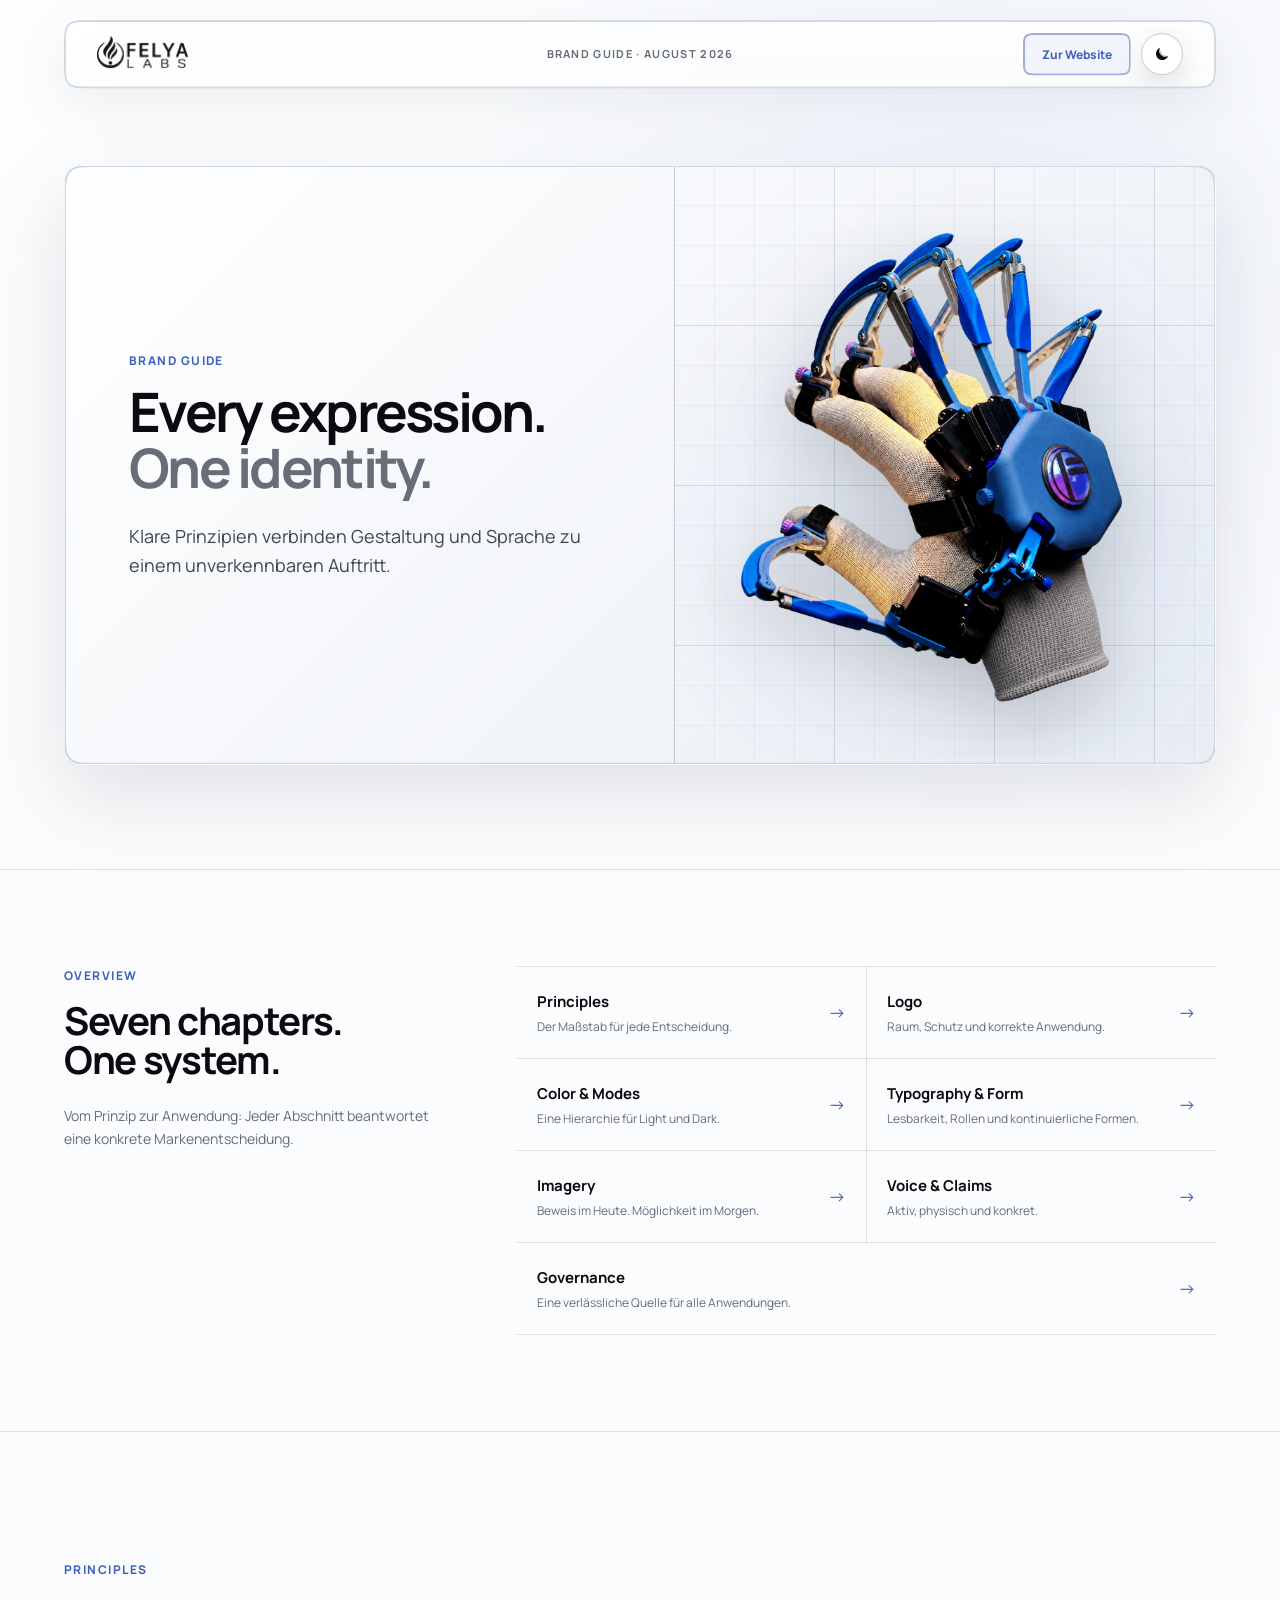
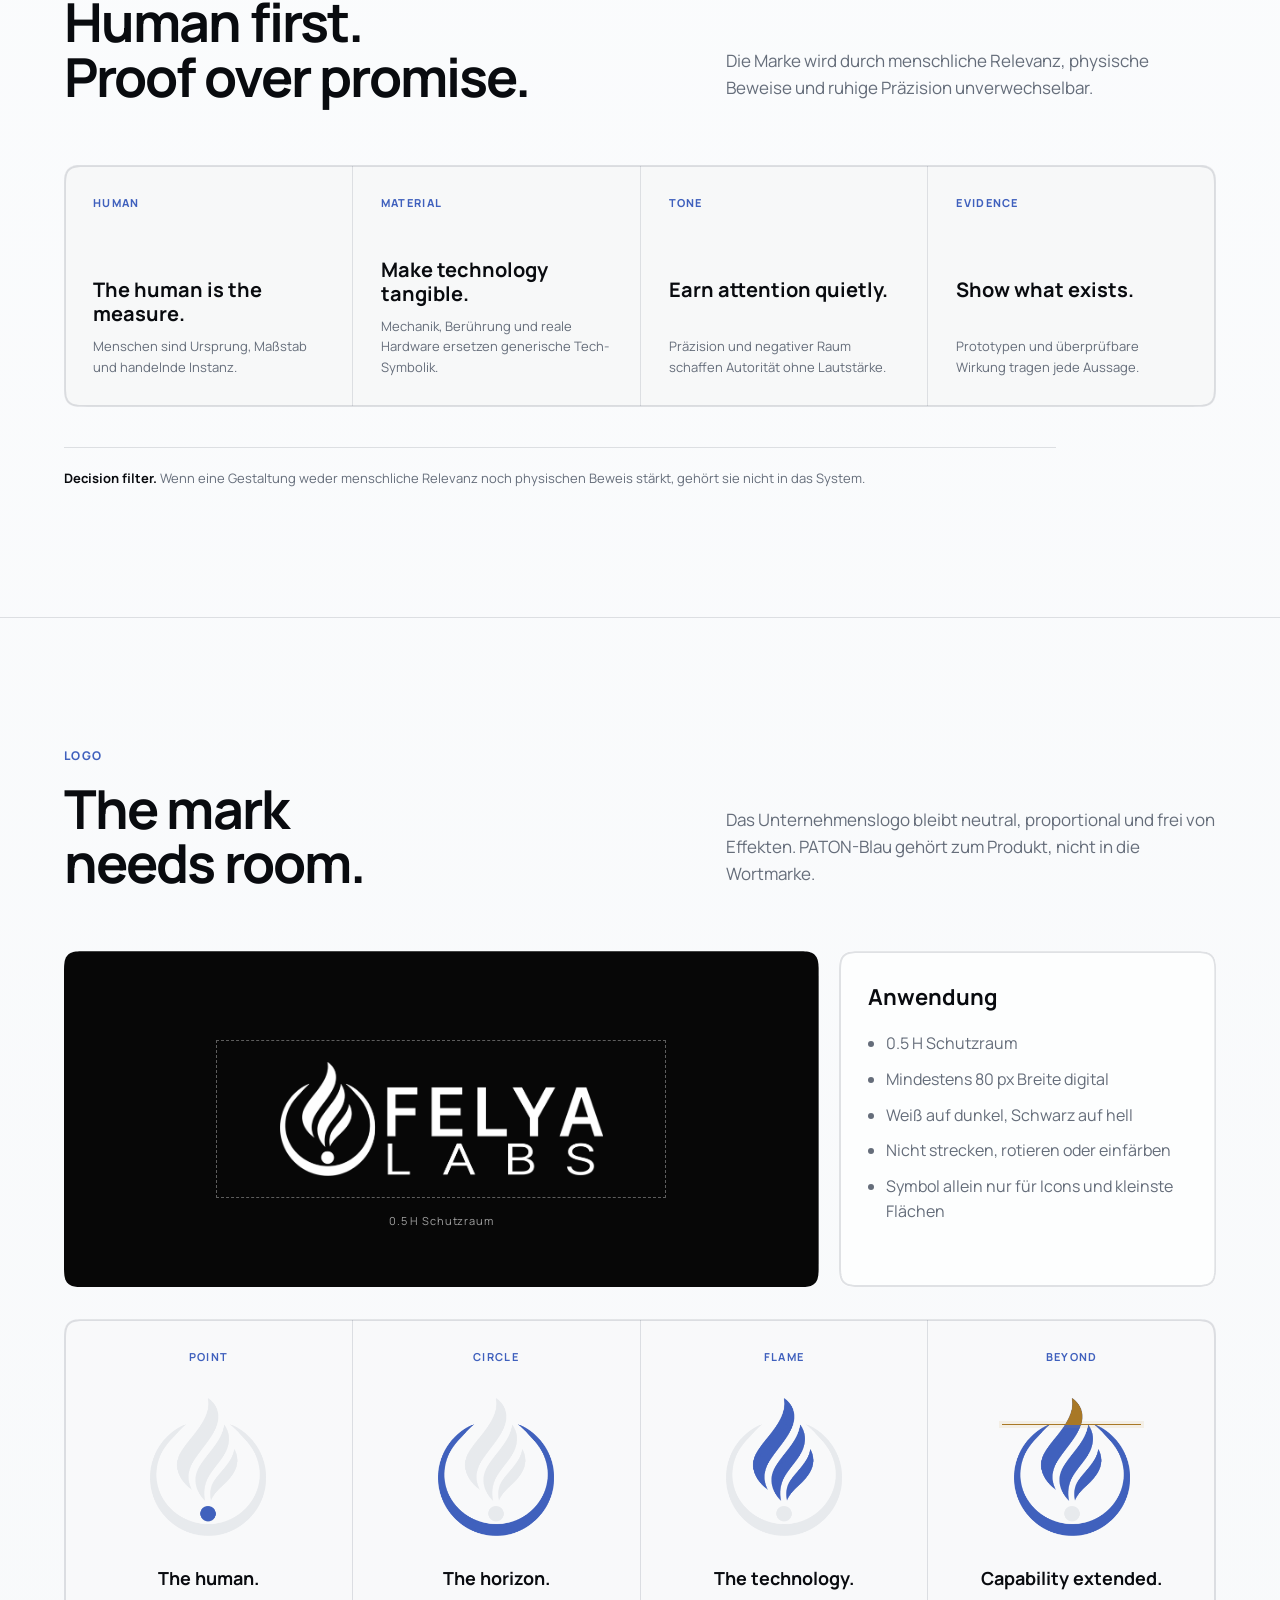
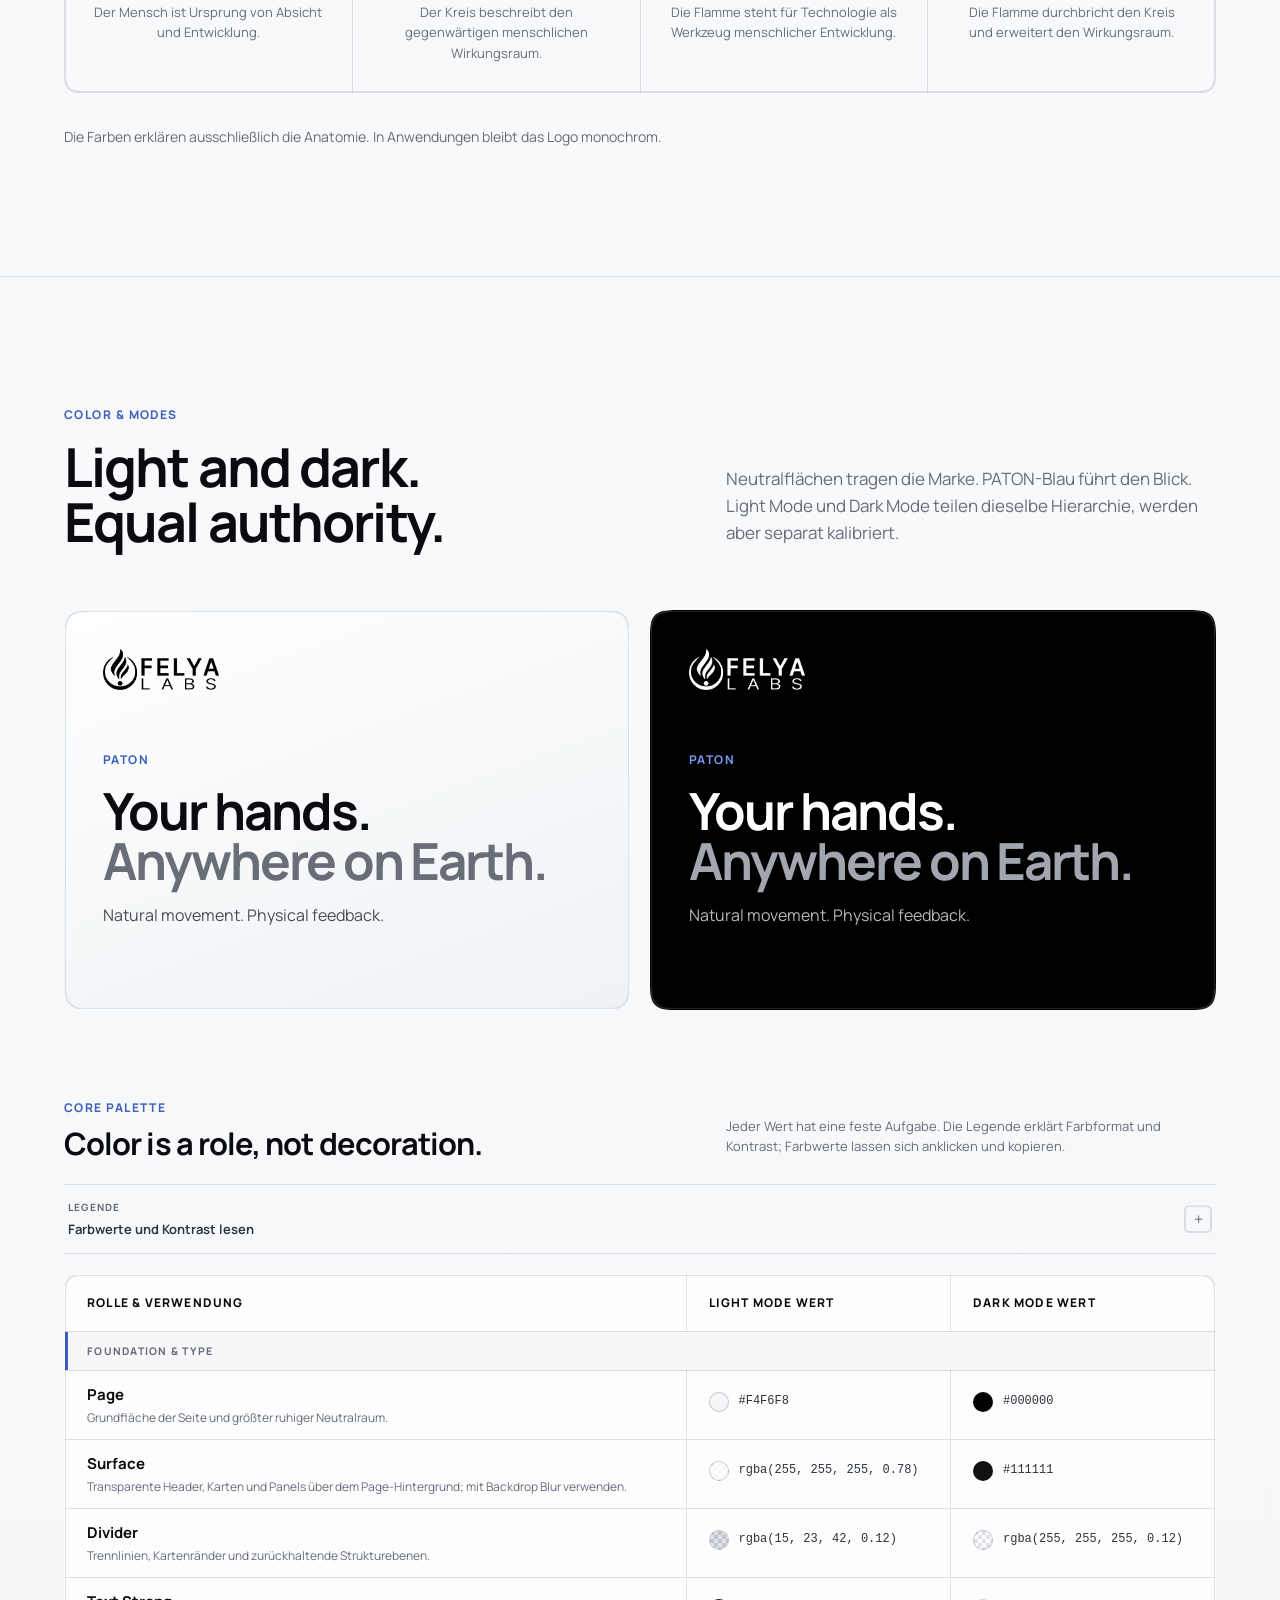
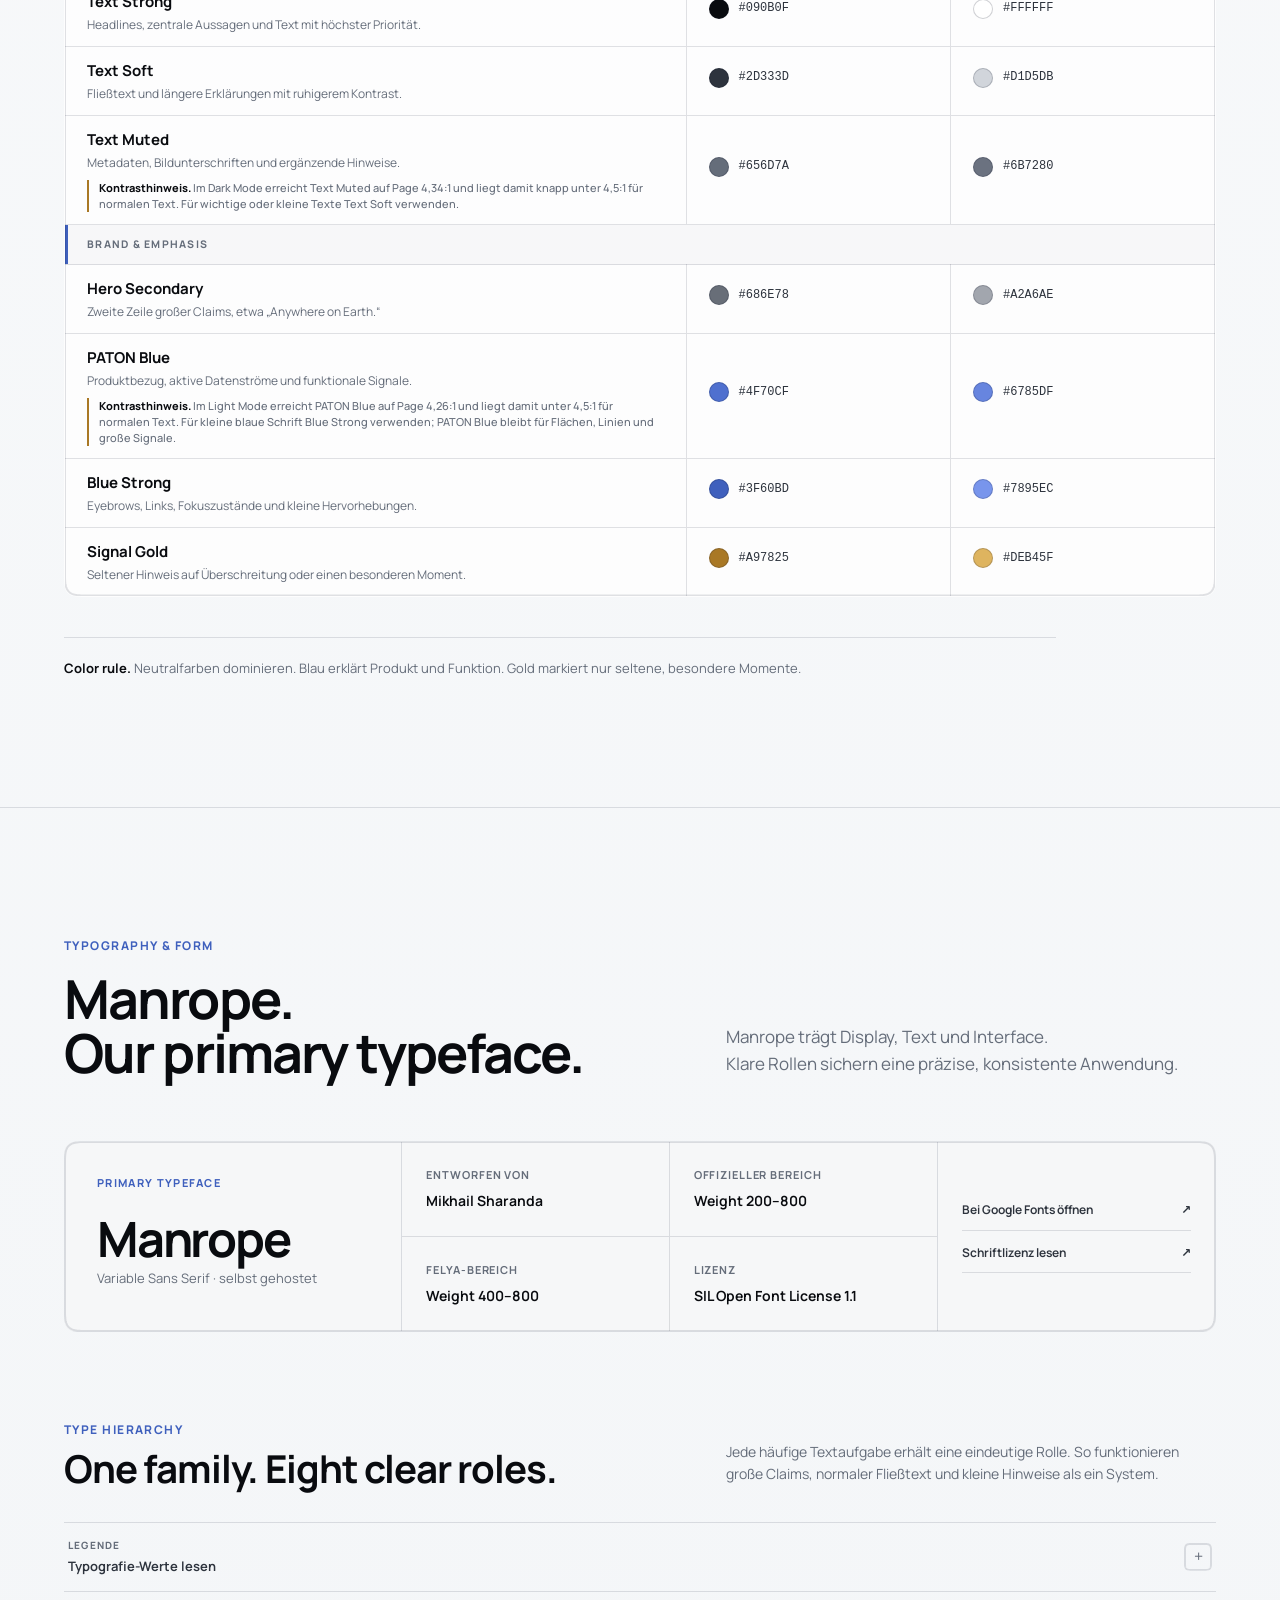
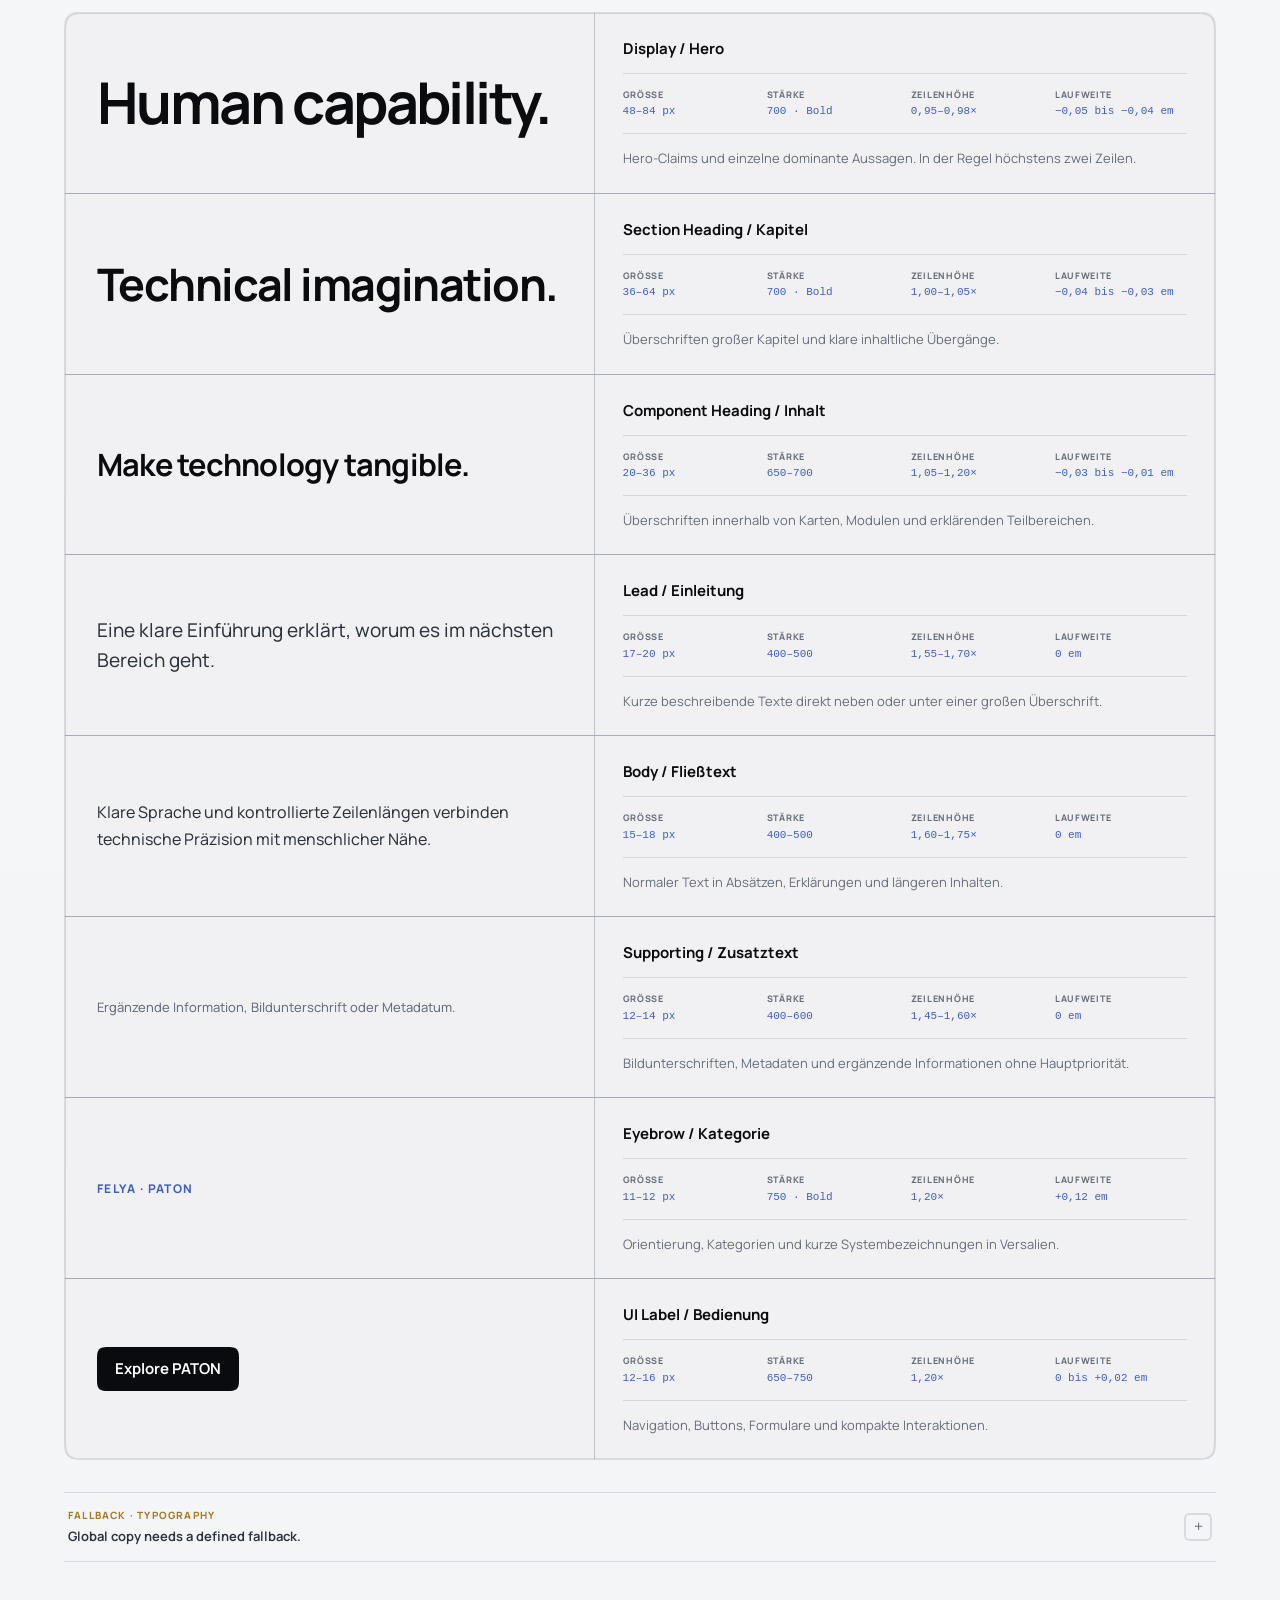
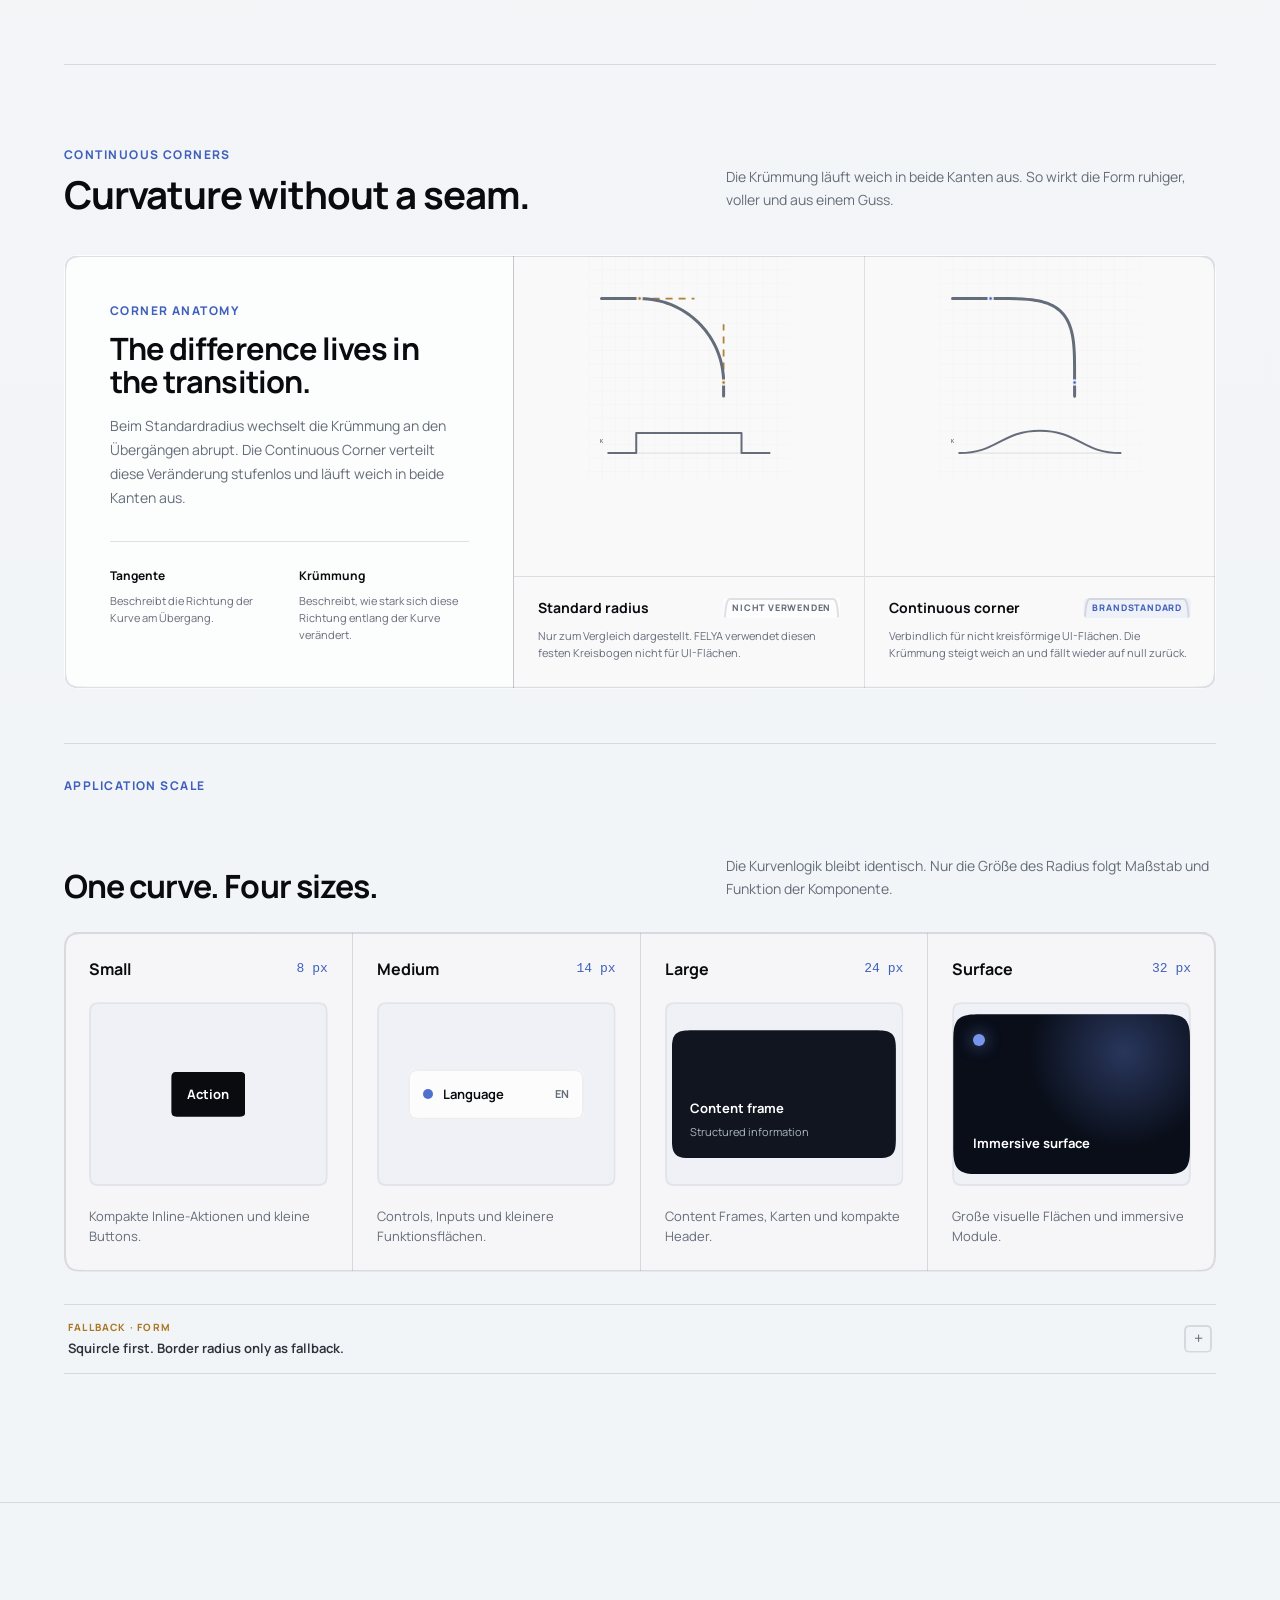
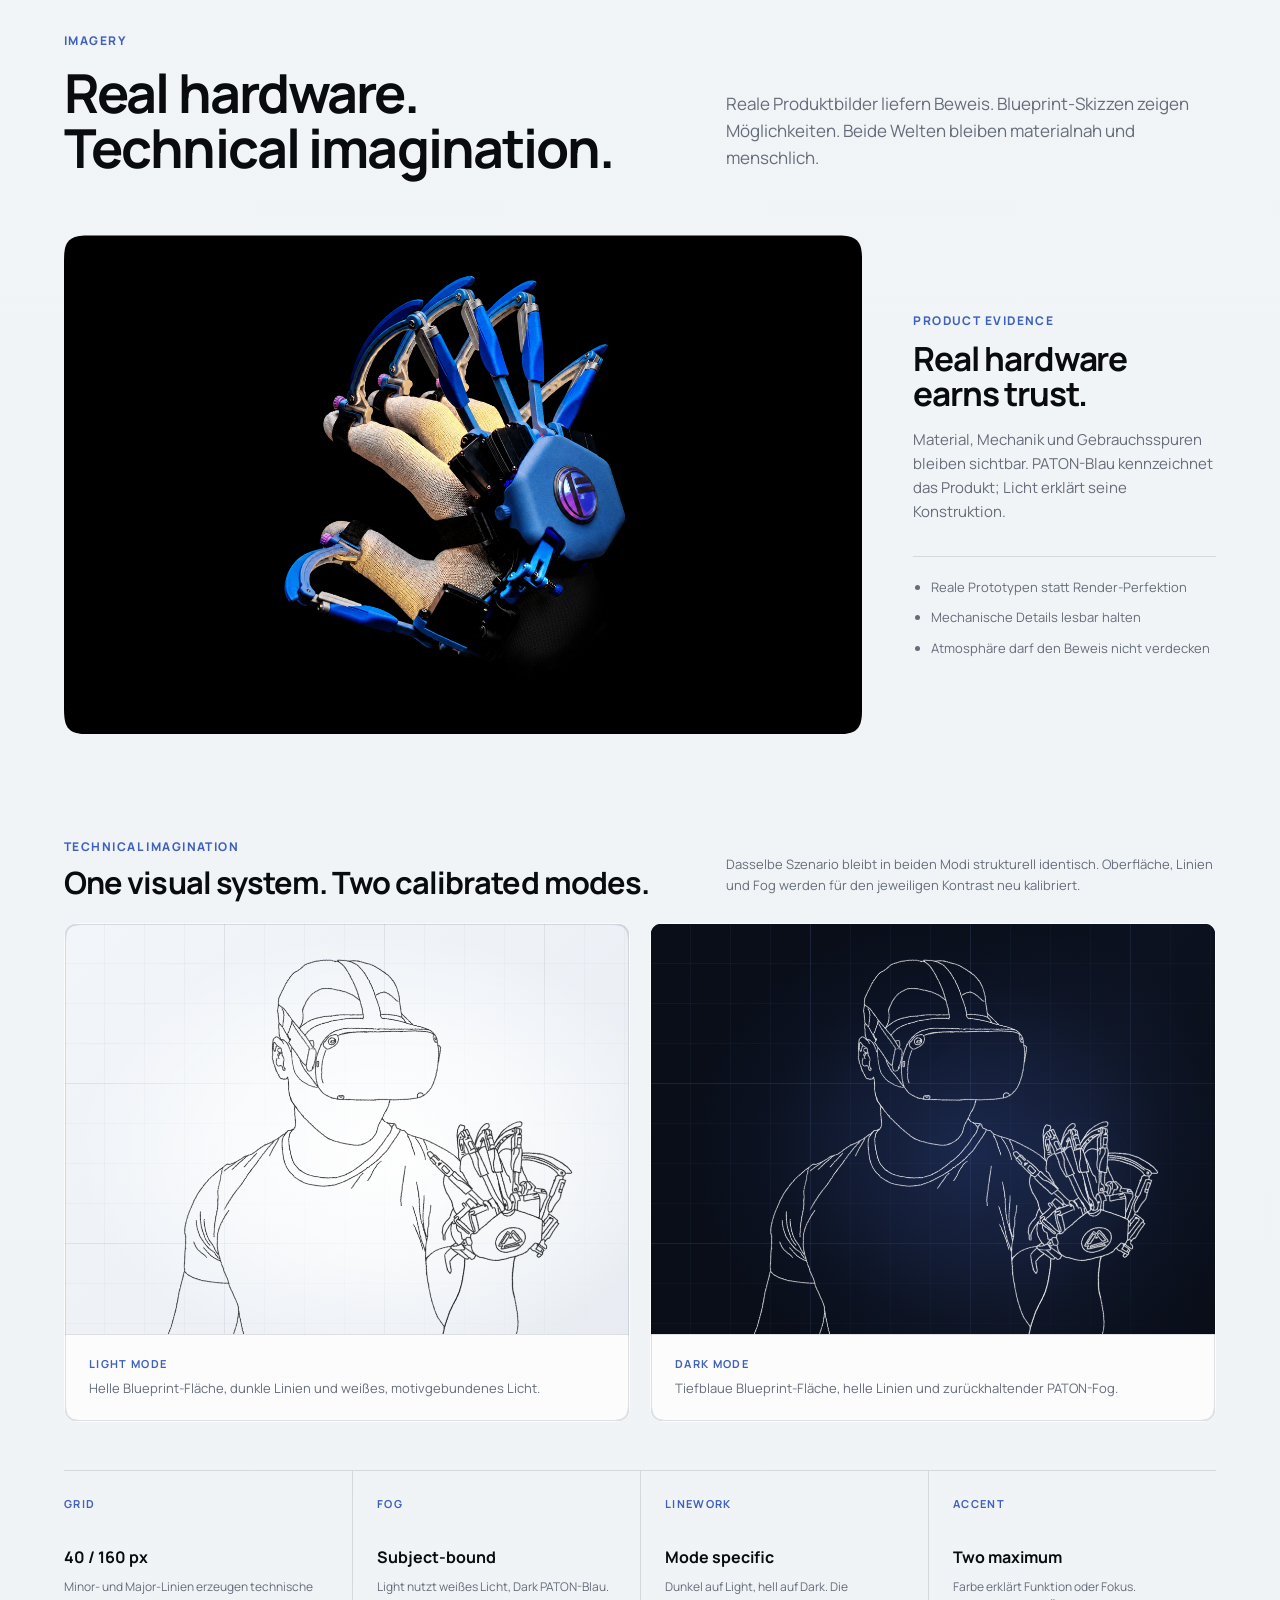
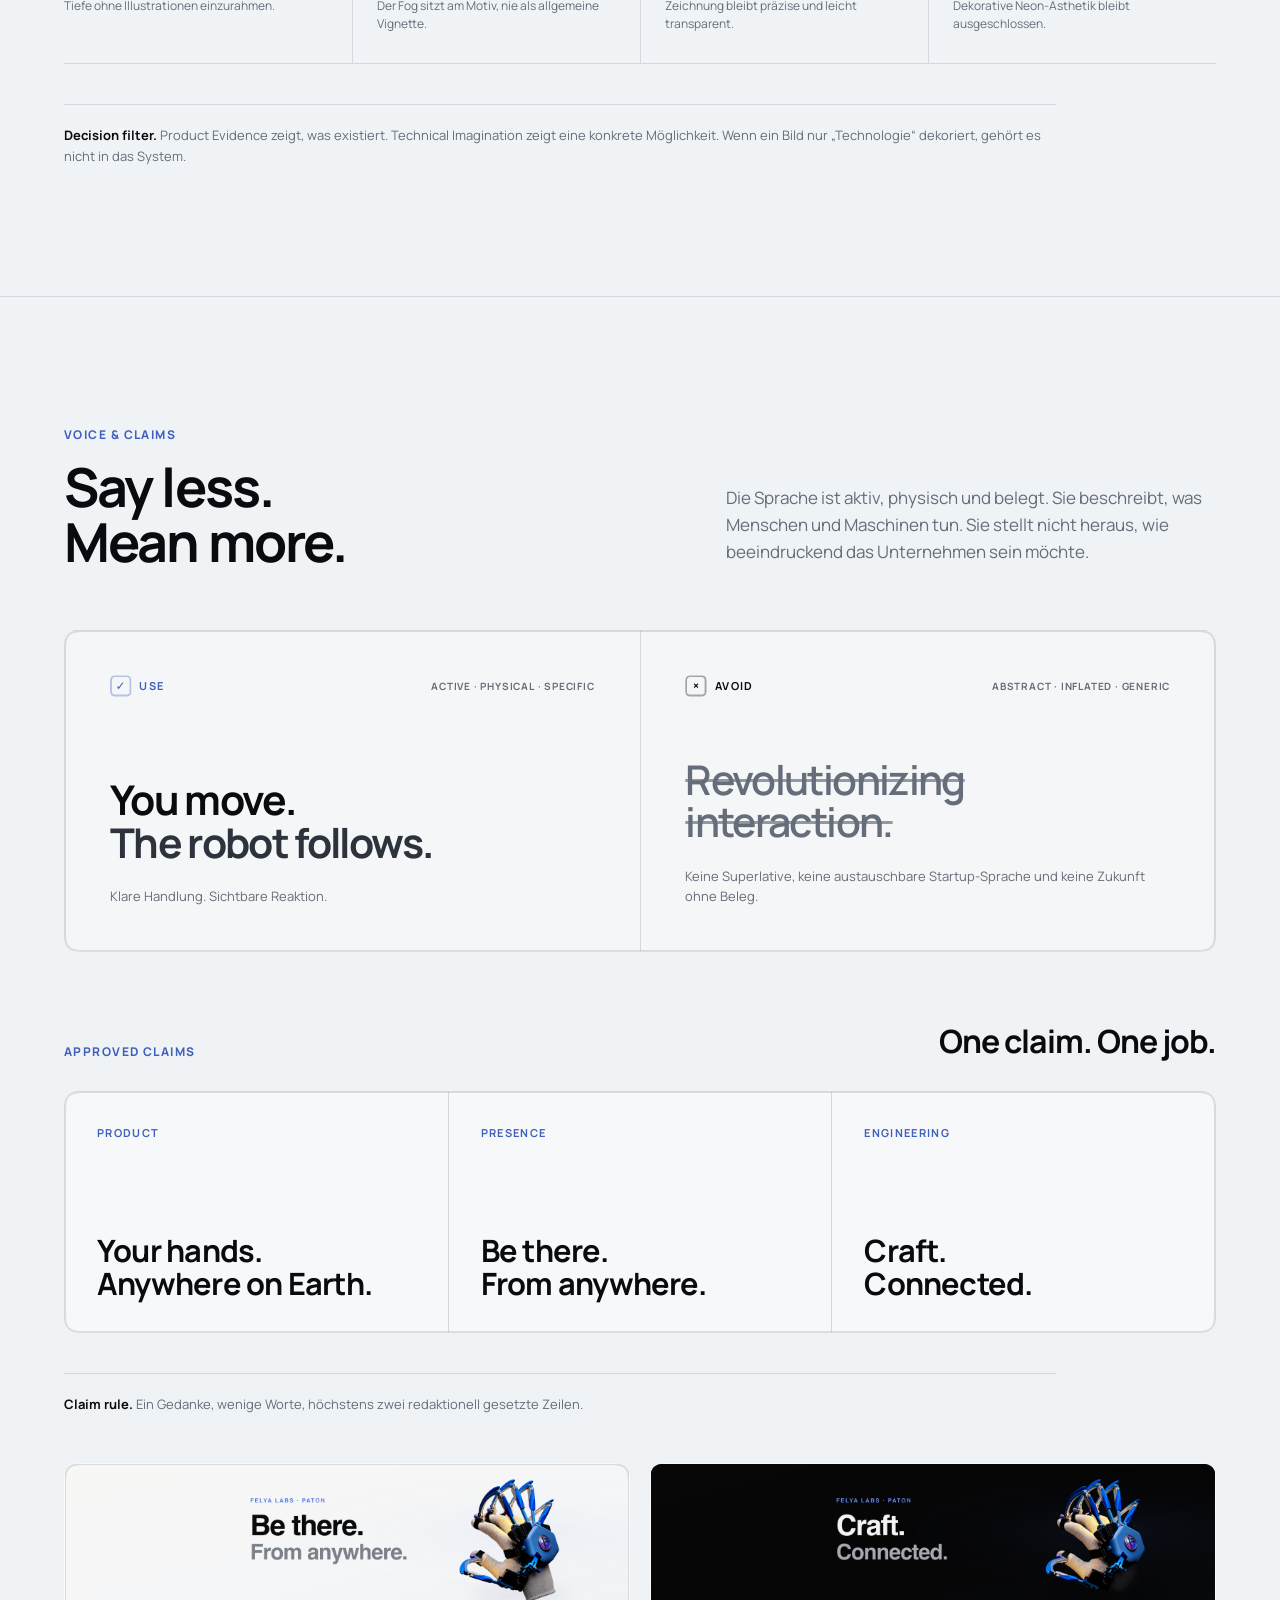
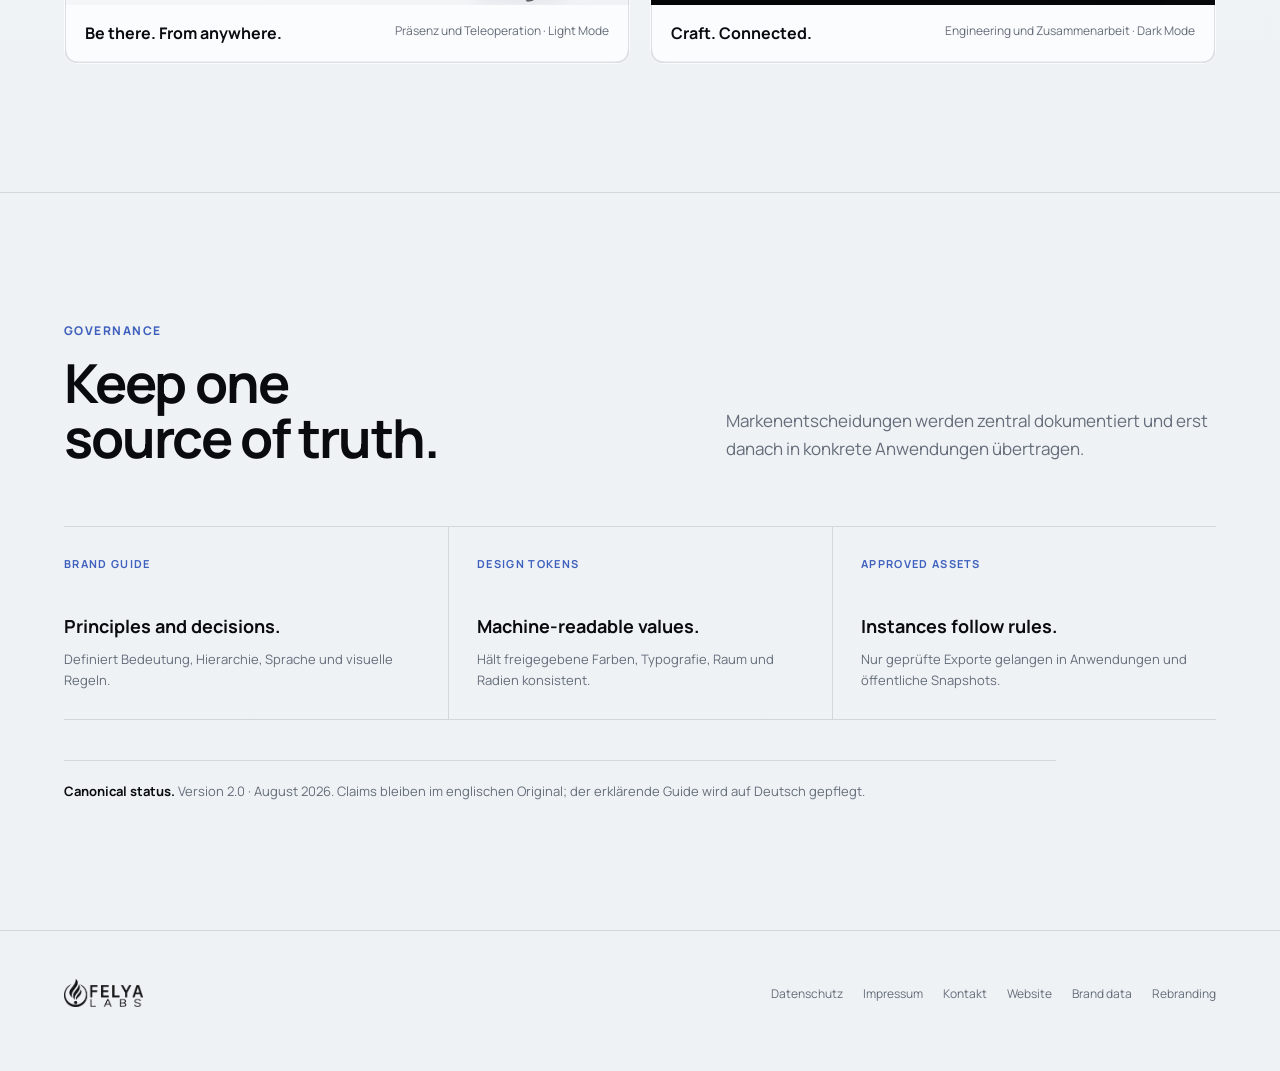
==== commit bd017cab: "Publish Brand Guide snapshot 6784dc21634e" ====
--- a/index.html
+++ b/index.html
@@ -1 +1 @@
-<!DOCTYPE html><html lang="de" data-theme="light"><head><meta charset="utf-8"><meta name="viewport" content="width=device-width, initial-scale=1"><meta name="color-scheme" content="light dark"><script src="/assets/js/theme-init.js"></script><meta name="description" content="Der offizielle FELYA Brand Guide für Markenprinzipien, visuelle Identität, Sprache und freigegebene Anwendungen."><meta name="robots" content="noindex, nofollow, noarchive"><meta property="og:type" content="website"><meta property="og:locale" content="de_DE"><meta property="og:site_name" content="FELYA Brand Guide"><meta property="og:title" content="FELYA Brand Guide"><meta property="og:description" content="Der offizielle FELYA Brand Guide für Markenprinzipien, visuelle Identität, Sprache und freigegebene Anwendungen."><meta property="og:url" content="https://brand.felya.com/"><meta property="og:image" content="https://brand.felya.com/assets/social/felya-labs-brand-guide-social-preview-1200x630.jpg"><meta property="og:image:type" content="image/jpeg"><meta property="og:image:width" content="1200"><meta property="og:image:height" content="630"><meta property="og:image:alt" content="FELYA Brand Guide with the claim Every expression. One identity."><meta name="twitter:card" content="summary_large_image"><meta name="twitter:title" content="FELYA Brand Guide"><meta name="twitter:description" content="Der offizielle FELYA Brand Guide für Markenprinzipien, visuelle Identität, Sprache und freigegebene Anwendungen."><meta name="twitter:image" content="https://brand.felya.com/assets/social/felya-labs-brand-guide-social-preview-1200x630.jpg"><meta name="twitter:image:alt" content="FELYA Brand Guide with the claim Every expression. One identity."><meta name="theme-color" media="(prefers-color-scheme: light)" content="#f4f6f8"><meta name="theme-color" media="(prefers-color-scheme: dark)" content="#000000"><link rel="canonical" href="https://brand.felya.com/"><link rel="icon" href="/favicon.ico?v=brand-guide-dark" sizes="any"><link rel="icon" type="image/png" sizes="32x32" href="/assets/favicon/favicon-32x32.png?v=brand-guide-dark"><link rel="icon" type="image/png" sizes="16x16" href="/assets/favicon/favicon-16x16.png?v=brand-guide-dark"><link rel="apple-touch-icon" sizes="180x180" href="/assets/favicon/apple-touch-icon.png?v=brand-guide-dark"><link rel="manifest" href="/assets/favicon/site.webmanifest?v=brand-guide-dark"><title>FELYA Brand Guide</title><link rel="stylesheet" href="/_astro/BrandGuideFooter.DNkQNylN.css"></head><body><a class="skip-link" href="#brand-system">Zum Brand Guide springen</a><header class="topbar shell"><div class="topbar-surface" data-continuous-corner="large" data-continuous-border><a class="topbar-logo" href="#brand-system" aria-label="FELYA Brand Guide, zum Anfang"><img src="/assets/brand/felya-labs-wordmark-white.webp" alt="FELYA"></a><p class="topbar-meta">Brand Guide · August 2026</p><div class="topbar-actions"><a class="topbar-site-link" data-continuous-corner="medium" data-continuous-border href="https://felya.com/" target="_blank" rel="noopener noreferrer" aria-label="FELYA Website in neuem Tab öffnen">Zur Website</a><button type="button" data-theme-toggle class="theme-toggle" aria-label="Zum dunklen Farbschema wechseln" aria-pressed="false"><span class="theme-toggle__icon theme-toggle__icon--sun" aria-hidden="true"><svg focusable="false" width="18" height="18" viewBox="0 0 24 24" fill="none" stroke="currentColor" stroke-width="1.65" stroke-linecap="round" stroke-linejoin="round"><circle cx="12" cy="12" r="3.7"></circle><g opacity="0.82"><path d="M12 2.25v1.9"></path><path d="M12 19.85v1.9"></path><path d="m5.1 5.1 1.34 1.34"></path><path d="m17.56 17.56 1.34 1.34"></path><path d="M2.25 12h1.9"></path><path d="M19.85 12h1.9"></path><path d="m6.44 17.56-1.34 1.34"></path><path d="m18.9 5.1-1.34 1.34"></path></g></svg></span><span class="theme-toggle__icon theme-toggle__icon--moon" aria-hidden="true"><svg focusable="false" width="18" height="18" viewBox="0 0 24 24" fill="none"><path d="M20.2 14.65A7.9 7.9 0 0 1 9.35 3.8a8.4 8.4 0 1 0 10.85 10.85Z" fill="currentColor"></path><path d="M17.8 15.2A8.4 8.4 0 0 1 8.8 6.2" stroke="currentColor" stroke-width="1.5" stroke-linecap="round" opacity="0.34"></path></svg></span></button><script type="module">var e=Array.from(document.querySelectorAll(`[data-theme-toggle]`)),t=(t,n=!0)=>{let r=t===`dark`?`light`:`dark`;if(document.documentElement.dataset.theme=t,document.documentElement.style.colorScheme=t,n){document.documentElement.dataset.themeSource=`user`;try{window.localStorage.setItem(`felya-theme`,t)}catch{}}e.forEach(e=>{e.dataset.themeNext=r,e.setAttribute(`aria-pressed`,String(t===`light`)),e.setAttribute(`aria-label`,r===`light`?`Zum hellen Farbschema wechseln`:`Zum dunklen Farbschema wechseln`)}),document.dispatchEvent(new CustomEvent(`felya:themechange`,{detail:{theme:t,userInitiated:n}}))};t(document.documentElement.dataset.theme===`dark`?`dark`:`light`,!1),e.forEach(e=>{e.addEventListener(`click`,()=>{t(e.dataset.themeNext===`light`?`light`:`dark`)})});</script></div></div></header><main><div class="hero" id="brand-system"><div class="hero-frame shell"><div class="hero-inner" data-continuous-corner="surface" data-continuous-border><div class="hero-copy"><p class="eyebrow">Brand Guide</p><h1><span class="headline-line">Every expression.</span><span class="headline-line hero-brand-claim__secondary">One identity.</span></h1><p>Klare Prinzipien verbinden Gestaltung und Sprache zu einem unverkennbaren Auftritt.</p></div><div class="hero-product"><img src="/assets/hero/paton-glove-light-premium-v1-1200.webp" srcset="/assets/hero/paton-glove-light-premium-v1-640.webp 640w, /assets/hero/paton-glove-light-premium-v1-768.webp 768w, /assets/hero/paton-glove-light-premium-v1-960.webp 960w, /assets/hero/paton-glove-light-premium-v1-1200.webp 1200w" sizes="(min-width: 1280px) 520px, (min-width: 901px) 42vw, (min-width: 541px) 520px, calc(100vw - 48px)" width="1200" height="1343" alt="PATON haptic glove" loading="eager" decoding="async" fetchpriority="high"></div></div></div></div><script type="module">var e=document.querySelector(`.hero-product`);e&&(document.addEventListener(`felya:themechange`,t=>{t.detail?.userInitiated&&(e.classList.remove(`hero-product--theme-transition`),e.offsetWidth,e.classList.add(`hero-product--theme-transition`))}),e.addEventListener(`animationend`,t=>{t.animationName===`hero-theme-fog-pulse`&&e.classList.remove(`hero-product--theme-transition`)}));</script><section class="guide-index" id="overview" aria-labelledby="guide-index-title"><div class="guide-index__inner shell"><div><p class="eyebrow">Overview</p><h2 id="guide-index-title"><span class="headline-line">Seven chapters.</span><span class="headline-line">One system.</span></h2><p class="guide-index__summary">Vom Prinzip zur Anwendung: Jeder Abschnitt beantwortet eine konkrete Markenentscheidung.</p></div><div class="guide-index__contents"><nav aria-label="Inhaltsübersicht des FELYA Brand Guides"><a href="#principles"><span><strong>Principles</strong><small>Der Maßstab für jede Entscheidung.</small></span><i aria-hidden="true">→</i></a><a href="#logo-system"><span><strong>Logo</strong><small>Raum, Schutz und korrekte Anwendung.</small></span><i aria-hidden="true">→</i></a><a href="#color-modes"><span><strong>Color &amp; Modes</strong><small>Eine Hierarchie für Light und Dark.</small></span><i aria-hidden="true">→</i></a><a href="#typography-form"><span><strong>Typography &amp; Form</strong><small>Lesbarkeit, Rollen und kontinuierliche Formen.</small></span><i aria-hidden="true">→</i></a><a href="#imagery"><span><strong>Imagery</strong><small>Beweis im Heute. Möglichkeit im Morgen.</small></span><i aria-hidden="true">→</i></a><a href="#voice-claims"><span><strong>Voice &amp; Claims</strong><small>Aktiv, physisch und konkret.</small></span><i aria-hidden="true">→</i></a><a href="#governance"><span><strong>Governance</strong><small>Eine verlässliche Quelle für alle Anwendungen.</small></span><i aria-hidden="true">→</i></a></nav></div></div></section><section id="principles"><div class="shell"><div class="intro"><div class="intro-heading"><p class="eyebrow">Principles</p><h2><span class="headline-line">Human first.</span><span class="headline-line">Proof over promise.</span></h2></div><p>Die Marke wird durch menschliche Relevanz, physische Beweise und ruhige Präzision unverwechselbar.</p></div><div class="principle-grid principle-list" data-continuous-corner="large" data-continuous-border><article class="principle"><b>Human</b><h3>The human is the measure.</h3><p>Menschen sind Ursprung, Maßstab und handelnde Instanz.</p></article><article class="principle"><b>Material</b><h3>Make technology tangible.</h3><p>Mechanik, Berührung und reale Hardware ersetzen generische Tech-Symbolik.</p></article><article class="principle"><b>Tone</b><h3>Earn attention quietly.</h3><p>Präzision und negativer Raum schaffen Autorität ohne Lautstärke.</p></article><article class="principle"><b>Evidence</b><h3>Show what exists.</h3><p>Prototypen und überprüfbare Wirkung tragen jede Aussage.</p></article></div><p class="chapter-rule"><strong>Decision filter.</strong> Wenn eine Gestaltung weder menschliche Relevanz noch physischen Beweis stärkt, gehört sie nicht in das System.</p></div></section><section id="logo-system"><div class="shell"><div class="intro"><div class="intro-heading"><p class="eyebrow">Logo</p><h2><span class="headline-line">The mark</span><span class="headline-line">needs room.</span></h2></div><p>Das Unternehmenslogo bleibt neutral, proportional und frei von Effekten. PATON-Blau gehört zum Produkt, nicht in die Wortmarke.</p></div><div class="logo-overview"><div class="logo-stage" data-continuous-corner="large" data-continuous-border><div class="clearspace"><img src="/assets/brand/felya-labs-wordmark-white.webp" alt="FELYA Logo mit Schutzraum"></div></div><div class="logo-rules" data-continuous-corner="large" data-continuous-border><h3>Anwendung</h3><ul class="rule-list"><li>0.5 H Schutzraum</li><li>Mindestens 80 px Breite digital</li><li>Weiß auf dunkel, Schwarz auf hell</li><li>Nicht strecken, rotieren oder einfärben</li><li>Symbol allein nur für Icons und kleinste Flächen</li></ul></div></div><div class="symbol-story" data-continuous-corner="large" data-continuous-border><article><b>Point</b><div class="logo-anatomy" aria-hidden="true"><img class="logo-anatomy__layer logo-anatomy__full" src="/assets/logo-anatomy/full-mark-muted.png" alt=""><img class="logo-anatomy__layer" src="/assets/logo-anatomy/point-blue.png" alt=""></div><strong>The human.</strong><p>Der Mensch ist Ursprung von Absicht und Entwicklung.</p></article><article><b>Circle</b><div class="logo-anatomy" aria-hidden="true"><img class="logo-anatomy__layer logo-anatomy__full" src="/assets/logo-anatomy/full-mark-muted.png" alt=""><img class="logo-anatomy__layer" src="/assets/logo-anatomy/circle-blue.png" alt=""></div><strong>The horizon.</strong><p>Der Kreis beschreibt den gegenwärtigen menschlichen Wirkungsraum.</p></article><article><b>Flame</b><div class="logo-anatomy" aria-hidden="true"><img class="logo-anatomy__layer logo-anatomy__full" src="/assets/logo-anatomy/full-mark-muted.png" alt=""><img class="logo-anatomy__layer" src="/assets/logo-anatomy/flame-blue.png" alt=""></div><strong>The technology.</strong><p>Die Flamme steht für Technologie als Werkzeug menschlicher Entwicklung.</p></article><article><b>Beyond</b><div class="logo-anatomy" aria-hidden="true"><img class="logo-anatomy__layer logo-anatomy__full" src="/assets/logo-anatomy/full-mark-muted.png" alt=""><img class="logo-anatomy__layer" src="/assets/logo-anatomy/circle-blue.png" alt=""><img class="logo-anatomy__layer" src="/assets/logo-anatomy/flame-blue.png" alt=""><span class="logo-anatomy__horizon"></span><img class="logo-anatomy__layer logo-anatomy__beyond" src="/assets/logo-anatomy/flame-gold.png" alt=""></div><strong>Capability extended.</strong><p>Die Flamme durchbricht den Kreis und erweitert den Wirkungsraum.</p></article></div><p class="section-note">Die Farben erklären ausschließlich die Anatomie. In Anwendungen bleibt das Logo monochrom.</p></div></section><section id="color-modes"><div class="shell"><div class="intro"><div class="intro-heading"><p class="eyebrow">Color &amp; Modes</p><h2><span class="headline-line">Light and dark.</span><span class="headline-line">Equal authority.</span></h2></div><p>Neutralflächen tragen die Marke. PATON-Blau führt den Blick. Light Mode und Dark Mode teilen dieselbe Hierarchie, werden aber separat kalibriert.</p></div><div class="theme-pair"><article class="theme theme--light" data-continuous-corner="surface" data-continuous-border><img class="theme-logo" src="/assets/brand/felya-labs-wordmark-white.webp" alt=""><p class="eyebrow">PATON</p><h3><span class="headline-line">Your hands.</span><span class="headline-line">Anywhere on Earth.</span></h3><p>Natural movement. Physical feedback.</p></article><article class="theme theme--dark" data-continuous-corner="surface" data-continuous-border><img class="theme-logo" src="/assets/brand/felya-labs-wordmark-white.webp" alt=""><p class="eyebrow">PATON</p><h3><span class="headline-line">Your hands.</span><span class="headline-line">Anywhere on Earth.</span></h3><p>Natural movement. Physical feedback.</p></article></div><div class="module-heading"><div><p class="eyebrow">Core palette</p><h3>Color is a role, not decoration.</h3></div><p>Jeder Wert hat eine feste Aufgabe. Die Legende erklärt Farbformat und Kontrast; Farbwerte lassen sich anklicken und kopieren.</p></div><details class="system-note system-note--guide"><summary><span><b>Legende</b><strong>Farbwerte und Kontrast lesen</strong></span><i data-continuous-corner="small" data-continuous-border aria-hidden="true">+</i></summary><dl class="system-note__content system-note__content--three"><div><dt>HEX</dt><dd><code>#4F70CF</code> bezeichnet eine vollständig deckende Bildschirmfarbe.</dd></div><div><dt>RGBA</dt><dd><code>rgba(…)</code> enthält zusätzlich eine Transparenz von 0 bis 1.</dd></div><div><dt>Kontrast</dt><dd><code>4,5:1</code> ist der empfohlene Mindestwert für normalen Text.</dd></div></dl></details><div class="token-matrix" data-continuous-corner="large" data-continuous-border><table aria-label="Semantische Kernpalette für Light Mode und Dark Mode"><thead><tr><th scope="col">Rolle &amp; Verwendung</th><th scope="col">Light Mode Wert</th><th scope="col">Dark Mode Wert</th></tr></thead><tbody><tr class="token-group"><th colspan="3">Foundation &amp; Type</th></tr><tr class="token-row"><th scope="row"><strong>Page</strong><span>Grundfläche der Seite und größter ruhiger Neutralraum.</span></th><td data-mode="Light Mode"><button class="token-value token-copy" type="button" data-copy="#F4F6F8" aria-label="Farbcode #F4F6F8 kopieren"><i style="--chip:#f4f6f8"></i><span class="token-copy__text"><code>#F4F6F8</code><span class="token-copy__feedback" aria-hidden="true">Kopiert</span></span></button></td><td data-mode="Dark Mode"><button class="token-value token-copy" type="button" data-copy="#000000" aria-label="Farbcode #000000 kopieren"><i style="--chip:#000000"></i><span class="token-copy__text"><code>#000000</code><span class="token-copy__feedback" aria-hidden="true">Kopiert</span></span></button></td></tr><tr class="token-row"><th scope="row"><strong>Surface</strong><span>Transparente Header, Karten und Panels über dem Page-Hintergrund; mit Backdrop Blur verwenden.</span></th><td data-mode="Light Mode"><button class="token-value token-copy" type="button" data-copy="rgba(255, 255, 255, 0.78)" aria-label="Farbcode rgba(255, 255, 255, 0.78) kopieren"><i class="token-swatch--alpha" style="--chip:rgba(255,255,255,.78)"></i><span class="token-copy__text"><code>rgba(255, 255, 255, 0.78)</code><span class="token-copy__feedback" aria-hidden="true">Kopiert</span></span></button></td><td data-mode="Dark Mode"><button class="token-value token-copy" type="button" data-copy="#111111" aria-label="Farbcode #111111 kopieren"><i style="--chip:#111111"></i><span class="token-copy__text"><code>#111111</code><span class="token-copy__feedback" aria-hidden="true">Kopiert</span></span></button></td></tr><tr class="token-row"><th scope="row"><strong>Divider</strong><span>Trennlinien, Kartenränder und zurückhaltende Strukturebenen.</span></th><td data-mode="Light Mode"><button class="token-value token-copy" type="button" data-copy="rgba(15, 23, 42, 0.12)" aria-label="Farbcode rgba(15, 23, 42, 0.12) kopieren"><i class="token-swatch--alpha" style="--chip:rgba(15,23,42,.12)"></i><span class="token-copy__text"><code>rgba(15, 23, 42, 0.12)</code><span class="token-copy__feedback" aria-hidden="true">Kopiert</span></span></button></td><td data-mode="Dark Mode"><button class="token-value token-copy" type="button" data-copy="rgba(255, 255, 255, 0.12)" aria-label="Farbcode rgba(255, 255, 255, 0.12) kopieren"><i class="token-swatch--alpha" style="--chip:rgba(255,255,255,.12)"></i><span class="token-copy__text"><code>rgba(255, 255, 255, 0.12)</code><span class="token-copy__feedback" aria-hidden="true">Kopiert</span></span></button></td></tr><tr class="token-row"><th scope="row"><strong>Text Strong</strong><span>Headlines, zentrale Aussagen und Text mit höchster Priorität.</span></th><td data-mode="Light Mode"><button class="token-value token-copy" type="button" data-copy="#090B0F" aria-label="Farbcode #090B0F kopieren"><i style="--chip:#090b0f"></i><span class="token-copy__text"><code>#090B0F</code><span class="token-copy__feedback" aria-hidden="true">Kopiert</span></span></button></td><td data-mode="Dark Mode"><button class="token-value token-copy" type="button" data-copy="#FFFFFF" aria-label="Farbcode #FFFFFF kopieren"><i style="--chip:#ffffff"></i><span class="token-copy__text"><code>#FFFFFF</code><span class="token-copy__feedback" aria-hidden="true">Kopiert</span></span></button></td></tr><tr class="token-row"><th scope="row"><strong>Text Soft</strong><span>Fließtext und längere Erklärungen mit ruhigerem Kontrast.</span></th><td data-mode="Light Mode"><button class="token-value token-copy" type="button" data-copy="#2D333D" aria-label="Farbcode #2D333D kopieren"><i style="--chip:#2d333d"></i><span class="token-copy__text"><code>#2D333D</code><span class="token-copy__feedback" aria-hidden="true">Kopiert</span></span></button></td><td data-mode="Dark Mode"><button class="token-value token-copy" type="button" data-copy="#D1D5DB" aria-label="Farbcode #D1D5DB kopieren"><i style="--chip:#d1d5db"></i><span class="token-copy__text"><code>#D1D5DB</code><span class="token-copy__feedback" aria-hidden="true">Kopiert</span></span></button></td></tr><tr class="token-row"><th scope="row"><strong>Text Muted</strong><span>Metadaten, Bildunterschriften und ergänzende Hinweise.</span><small><b>Kontrasthinweis.</b> Im Dark Mode erreicht Text Muted auf Page 4,34:1 und liegt damit knapp unter 4,5:1 für normalen Text. Für wichtige oder kleine Texte Text Soft verwenden.</small></th><td data-mode="Light Mode"><button class="token-value token-copy" type="button" data-copy="#656D7A" aria-label="Farbcode #656D7A kopieren"><i style="--chip:#656d7a"></i><span class="token-copy__text"><code>#656D7A</code><span class="token-copy__feedback" aria-hidden="true">Kopiert</span></span></button></td><td data-mode="Dark Mode"><button class="token-value token-copy" type="button" data-copy="#6B7280" aria-label="Farbcode #6B7280 kopieren"><i style="--chip:#6b7280"></i><span class="token-copy__text"><code>#6B7280</code><span class="token-copy__feedback" aria-hidden="true">Kopiert</span></span></button></td></tr><tr class="token-group"><th colspan="3">Brand &amp; Emphasis</th></tr><tr class="token-row"><th scope="row"><strong>Hero Secondary</strong><span>Zweite Zeile großer Claims, etwa „Anywhere on Earth.“</span></th><td data-mode="Light Mode"><button class="token-value token-copy" type="button" data-copy="#686E78" aria-label="Farbcode #686E78 kopieren"><i style="--chip:#686e78"></i><span class="token-copy__text"><code>#686E78</code><span class="token-copy__feedback" aria-hidden="true">Kopiert</span></span></button></td><td data-mode="Dark Mode"><button class="token-value token-copy" type="button" data-copy="#A2A6AE" aria-label="Farbcode #A2A6AE kopieren"><i style="--chip:#a2a6ae"></i><span class="token-copy__text"><code>#A2A6AE</code><span class="token-copy__feedback" aria-hidden="true">Kopiert</span></span></button></td></tr><tr class="token-row"><th scope="row"><strong>PATON Blue</strong><span>Produktbezug, aktive Datenströme und funktionale Signale.</span><small><b>Kontrasthinweis.</b> Im Light Mode erreicht PATON Blue auf Page 4,26:1 und liegt damit unter 4,5:1 für normalen Text. Für kleine blaue Schrift Blue Strong verwenden; PATON Blue bleibt für Flächen, Linien und große Signale.</small></th><td data-mode="Light Mode"><button class="token-value token-copy" type="button" data-copy="#4F70CF" aria-label="Farbcode #4F70CF kopieren"><i style="--chip:#4f70cf"></i><span class="token-copy__text"><code>#4F70CF</code><span class="token-copy__feedback" aria-hidden="true">Kopiert</span></span></button></td><td data-mode="Dark Mode"><button class="token-value token-copy" type="button" data-copy="#6785DF" aria-label="Farbcode #6785DF kopieren"><i style="--chip:#6785df"></i><span class="token-copy__text"><code>#6785DF</code><span class="token-copy__feedback" aria-hidden="true">Kopiert</span></span></button></td></tr><tr class="token-row"><th scope="row"><strong>Blue Strong</strong><span>Eyebrows, Links, Fokuszustände und kleine Hervorhebungen.</span></th><td data-mode="Light Mode"><button class="token-value token-copy" type="button" data-copy="#3F60BD" aria-label="Farbcode #3F60BD kopieren"><i style="--chip:#3f60bd"></i><span class="token-copy__text"><code>#3F60BD</code><span class="token-copy__feedback" aria-hidden="true">Kopiert</span></span></button></td><td data-mode="Dark Mode"><button class="token-value token-copy" type="button" data-copy="#7895EC" aria-label="Farbcode #7895EC kopieren"><i style="--chip:#7895ec"></i><span class="token-copy__text"><code>#7895EC</code><span class="token-copy__feedback" aria-hidden="true">Kopiert</span></span></button></td></tr><tr class="token-row"><th scope="row"><strong>Signal Gold</strong><span>Seltener Hinweis auf Überschreitung oder einen besonderen Moment.</span></th><td data-mode="Light Mode"><button class="token-value token-copy" type="button" data-copy="#A97825" aria-label="Farbcode #A97825 kopieren"><i style="--chip:#a97825"></i><span class="token-copy__text"><code>#A97825</code><span class="token-copy__feedback" aria-hidden="true">Kopiert</span></span></button></td><td data-mode="Dark Mode"><button class="token-value token-copy" type="button" data-copy="#DEB45F" aria-label="Farbcode #DEB45F kopieren"><i style="--chip:#deb45f"></i><span class="token-copy__text"><code>#DEB45F</code><span class="token-copy__feedback" aria-hidden="true">Kopiert</span></span></button></td></tr></tbody></table></div><div class="token-cards" aria-label="Semantische Kernpalette für Light Mode und Dark Mode"><div class="token-card-group"><h4>Foundation &amp; Type</h4><article class="token-card" data-continuous-corner="medium" data-continuous-border><header><strong>Page</strong><span>Grundfläche der Seite und größter ruhiger Neutralraum.</span></header><div class="token-card__mode"><span>Light Mode</span><button class="token-value token-copy" type="button" data-copy="#F4F6F8" aria-label="Farbcode #F4F6F8 kopieren"><i style="--chip:#f4f6f8"></i><span class="token-copy__text"><code>#F4F6F8</code><span class="token-copy__feedback" aria-hidden="true">Kopiert</span></span></button></div><div class="token-card__mode"><span>Dark Mode</span><button class="token-value token-copy" type="button" data-copy="#000000" aria-label="Farbcode #000000 kopieren"><i style="--chip:#000000"></i><span class="token-copy__text"><code>#000000</code><span class="token-copy__feedback" aria-hidden="true">Kopiert</span></span></button></div></article><article class="token-card" data-continuous-corner="medium" data-continuous-border><header><strong>Surface</strong><span>Transparente Header, Karten und Panels über dem Page-Hintergrund; mit Backdrop Blur verwenden.</span></header><div class="token-card__mode"><span>Light Mode</span><button class="token-value token-copy" type="button" data-copy="rgba(255, 255, 255, 0.78)" aria-label="Farbcode rgba(255, 255, 255, 0.78) kopieren"><i class="token-swatch--alpha" style="--chip:rgba(255,255,255,.78)"></i><span class="token-copy__text"><code>rgba(255, 255, 255, 0.78)</code><span class="token-copy__feedback" aria-hidden="true">Kopiert</span></span></button></div><div class="token-card__mode"><span>Dark Mode</span><button class="token-value token-copy" type="button" data-copy="#111111" aria-label="Farbcode #111111 kopieren"><i class="token-swatch--alpha" style="--chip:#111111"></i><span class="token-copy__text"><code>#111111</code><span class="token-copy__feedback" aria-hidden="true">Kopiert</span></span></button></div></article><article class="token-card" data-continuous-corner="medium" data-continuous-border><header><strong>Divider</strong><span>Trennlinien, Kartenränder und zurückhaltende Strukturebenen.</span></header><div class="token-card__mode"><span>Light Mode</span><button class="token-value token-copy" type="button" data-copy="rgba(15, 23, 42, 0.12)" aria-label="Farbcode rgba(15, 23, 42, 0.12) kopieren"><i class="token-swatch--alpha" style="--chip:rgba(15,23,42,.12)"></i><span class="token-copy__text"><code>rgba(15, 23, 42, 0.12)</code><span class="token-copy__feedback" aria-hidden="true">Kopiert</span></span></button></div><div class="token-card__mode"><span>Dark Mode</span><button class="token-value token-copy" type="button" data-copy="rgba(255, 255, 255, 0.12)" aria-label="Farbcode rgba(255, 255, 255, 0.12) kopieren"><i class="token-swatch--alpha" style="--chip:rgba(255,255,255,.12)"></i><span class="token-copy__text"><code>rgba(255, 255, 255, 0.12)</code><span class="token-copy__feedback" aria-hidden="true">Kopiert</span></span></button></div></article><article class="token-card" data-continuous-corner="medium" data-continuous-border><header><strong>Text Strong</strong><span>Headlines, zentrale Aussagen und Text mit höchster Priorität.</span></header><div class="token-card__mode"><span>Light Mode</span><button class="token-value token-copy" type="button" data-copy="#090B0F" aria-label="Farbcode #090B0F kopieren"><i style="--chip:#090b0f"></i><span class="token-copy__text"><code>#090B0F</code><span class="token-copy__feedback" aria-hidden="true">Kopiert</span></span></button></div><div class="token-card__mode"><span>Dark Mode</span><button class="token-value token-copy" type="button" data-copy="#FFFFFF" aria-label="Farbcode #FFFFFF kopieren"><i style="--chip:#ffffff"></i><span class="token-copy__text"><code>#FFFFFF</code><span class="token-copy__feedback" aria-hidden="true">Kopiert</span></span></button></div></article><article class="token-card" data-continuous-corner="medium" data-continuous-border><header><strong>Text Soft</strong><span>Fließtext und längere Erklärungen mit ruhigerem Kontrast.</span></header><div class="token-card__mode"><span>Light Mode</span><button class="token-value token-copy" type="button" data-copy="#2D333D" aria-label="Farbcode #2D333D kopieren"><i style="--chip:#2d333d"></i><span class="token-copy__text"><code>#2D333D</code><span class="token-copy__feedback" aria-hidden="true">Kopiert</span></span></button></div><div class="token-card__mode"><span>Dark Mode</span><button class="token-value token-copy" type="button" data-copy="#D1D5DB" aria-label="Farbcode #D1D5DB kopieren"><i style="--chip:#d1d5db"></i><span class="token-copy__text"><code>#D1D5DB</code><span class="token-copy__feedback" aria-hidden="true">Kopiert</span></span></button></div></article><article class="token-card" data-continuous-corner="medium" data-continuous-border><header><strong>Text Muted</strong><span>Metadaten, Bildunterschriften und ergänzende Hinweise.</span><small><b>Kontrasthinweis.</b> Im Dark Mode erreicht Text Muted auf Page 4,34:1. Für wichtige oder kleine Texte Text Soft verwenden.</small></header><div class="token-card__mode"><span>Light Mode</span><button class="token-value token-copy" type="button" data-copy="#656D7A" aria-label="Farbcode #656D7A kopieren"><i style="--chip:#656d7a"></i><span class="token-copy__text"><code>#656D7A</code><span class="token-copy__feedback" aria-hidden="true">Kopiert</span></span></button></div><div class="token-card__mode"><span>Dark Mode</span><button class="token-value token-copy" type="button" data-copy="#6B7280" aria-label="Farbcode #6B7280 kopieren"><i style="--chip:#6b7280"></i><span class="token-copy__text"><code>#6B7280</code><span class="token-copy__feedback" aria-hidden="true">Kopiert</span></span></button></div></article></div><div class="token-card-group"><h4>Brand &amp; Emphasis</h4><article class="token-card" data-continuous-corner="medium" data-continuous-border><header><strong>Hero Secondary</strong><span>Zweite Zeile großer Claims, etwa „Anywhere on Earth.“</span></header><div class="token-card__mode"><span>Light Mode</span><button class="token-value token-copy" type="button" data-copy="#686E78" aria-label="Farbcode #686E78 kopieren"><i style="--chip:#686e78"></i><span class="token-copy__text"><code>#686E78</code><span class="token-copy__feedback" aria-hidden="true">Kopiert</span></span></button></div><div class="token-card__mode"><span>Dark Mode</span><button class="token-value token-copy" type="button" data-copy="#A2A6AE" aria-label="Farbcode #A2A6AE kopieren"><i style="--chip:#a2a6ae"></i><span class="token-copy__text"><code>#A2A6AE</code><span class="token-copy__feedback" aria-hidden="true">Kopiert</span></span></button></div></article><article class="token-card" data-continuous-corner="medium" data-continuous-border><header><strong>PATON Blue</strong><span>Produktbezug, aktive Datenströme und funktionale Signale.</span><small><b>Kontrasthinweis.</b> Für kleine blaue Schrift Blue Strong verwenden. PATON Blue bleibt für Flächen, Linien und große Signale.</small></header><div class="token-card__mode"><span>Light Mode</span><button class="token-value token-copy" type="button" data-copy="#4F70CF" aria-label="Farbcode #4F70CF kopieren"><i style="--chip:#4f70cf"></i><span class="token-copy__text"><code>#4F70CF</code><span class="token-copy__feedback" aria-hidden="true">Kopiert</span></span></button></div><div class="token-card__mode"><span>Dark Mode</span><button class="token-value token-copy" type="button" data-copy="#6785DF" aria-label="Farbcode #6785DF kopieren"><i style="--chip:#6785df"></i><span class="token-copy__text"><code>#6785DF</code><span class="token-copy__feedback" aria-hidden="true">Kopiert</span></span></button></div></article><article class="token-card" data-continuous-corner="medium" data-continuous-border><header><strong>Blue Strong</strong><span>Eyebrows, Links, Fokuszustände und kleine Hervorhebungen.</span></header><div class="token-card__mode"><span>Light Mode</span><button class="token-value token-copy" type="button" data-copy="#3F60BD" aria-label="Farbcode #3F60BD kopieren"><i style="--chip:#3f60bd"></i><span class="token-copy__text"><code>#3F60BD</code><span class="token-copy__feedback" aria-hidden="true">Kopiert</span></span></button></div><div class="token-card__mode"><span>Dark Mode</span><button class="token-value token-copy" type="button" data-copy="#7895EC" aria-label="Farbcode #7895EC kopieren"><i style="--chip:#7895ec"></i><span class="token-copy__text"><code>#7895EC</code><span class="token-copy__feedback" aria-hidden="true">Kopiert</span></span></button></div></article><article class="token-card" data-continuous-corner="medium" data-continuous-border><header><strong>Signal Gold</strong><span>Seltener Hinweis auf Überschreitung oder einen besonderen Moment.</span></header><div class="token-card__mode"><span>Light Mode</span><button class="token-value token-copy" type="button" data-copy="#A97825" aria-label="Farbcode #A97825 kopieren"><i style="--chip:#a97825"></i><span class="token-copy__text"><code>#A97825</code><span class="token-copy__feedback" aria-hidden="true">Kopiert</span></span></button></div><div class="token-card__mode"><span>Dark Mode</span><button class="token-value token-copy" type="button" data-copy="#DEB45F" aria-label="Farbcode #DEB45F kopieren"><i style="--chip:#deb45f"></i><span class="token-copy__text"><code>#DEB45F</code><span class="token-copy__feedback" aria-hidden="true">Kopiert</span></span></button></div></article></div></div><p class="chapter-rule"><strong>Color rule.</strong> Neutralfarben dominieren. Blau erklärt Produkt und Funktion. Gold markiert nur seltene, besondere Momente.</p></div><div class="color-copy-toast" data-continuous-corner="medium" data-continuous-border id="color-copy-status" role="status" aria-live="polite" aria-atomic="true"><span class="color-copy-toast__icon" aria-hidden="true">✓</span><span class="color-copy-toast__message"><strong></strong><code></code></span></div></section><script type="module">var e=document.querySelector(`#color-copy-status`),t=e?.querySelector(`strong`),n=e?.querySelector(`code`),r=new WeakMap,i,a=async e=>{if(navigator.clipboard?.writeText)try{return await navigator.clipboard.writeText(e),!0}catch{}let t=document.createElement(`textarea`);t.value=e,t.setAttribute(`readonly`,``),t.style.position=`fixed`,t.style.opacity=`0`,document.body.appendChild(t),t.select();let n=document.execCommand(`copy`);return t.remove(),n};document.querySelectorAll(`.token-copy`).forEach(o=>{o.addEventListener(`click`,async()=>{let s=o.dataset.copy;if(!s)return;let c=await a(s);o.dataset.copyState=c?`copied`:`error`,e&&t&&n&&(e.dataset.state=c?`copied`:`error`,t.textContent=c?`Farbwert kopiert`:`Kopieren fehlgeschlagen`,n.textContent=s,e.dataset.visible=`true`,i&&window.clearTimeout(i),i=window.setTimeout(()=>{delete e.dataset.visible},2200));let l=r.get(o);l&&window.clearTimeout(l),r.set(o,window.setTimeout(()=>{delete o.dataset.copyState},1600))})});</script><section id="typography-form"><div class="shell"><div class="intro"><div class="intro-heading"><p class="eyebrow">Typography &amp; Form</p><h2><span class="headline-line">Manrope.</span><span class="headline-line">Our primary typeface.</span></h2></div><p class="type-intro-copy"><span>Manrope trägt Display, Text und Interface.</span><span>Klare Rollen sichern eine präzise, konsistente Anwendung.</span></p></div><article class="typeface-card" data-continuous-corner="large" data-continuous-border aria-labelledby="typeface-name"><div class="typeface-identity"><span>Primary typeface</span><h3 id="typeface-name">Manrope</h3><p>Variable Sans Serif · selbst gehostet</p></div><dl class="typeface-meta"><div><dt>Entworfen von</dt><dd>Mikhail Sharanda</dd></div><div><dt>Offizieller Bereich</dt><dd>Weight 200–800</dd></div><div><dt>FELYA-Bereich</dt><dd>Weight 400–800</dd></div><div><dt>Lizenz</dt><dd>SIL Open Font License 1.1</dd></div></dl><div class="typeface-links"><a href="https://fonts.google.com/specimen/Manrope" target="_blank" rel="noreferrer">Bei Google Fonts öffnen <span aria-hidden="true">↗</span></a><a href="/assets/fonts/OFL.txt" target="_blank">Schriftlizenz lesen <span aria-hidden="true">↗</span></a></div></article><div class="type-system"><div class="type-section-heading"><div><p class="eyebrow">Type hierarchy</p><h3>One family. Eight clear roles.</h3></div><p>Jede häufige Textaufgabe erhält eine eindeutige Rolle. So funktionieren große Claims, normaler Fließtext und kleine Hinweise als ein System.</p></div><details class="system-note system-note--guide"><summary><span><b>Legende</b><strong>Typografie-Werte lesen</strong></span><i data-continuous-corner="small" data-continuous-border aria-hidden="true">+</i></summary><dl class="system-note__content system-note__content--four"><div><dt>Größe</dt><dd>Höhe der Schrift in Pixeln.</dd></div><div><dt>Stärke</dt><dd>400 ist Regular, 500 Medium, 700 Bold.</dd></div><div><dt>Zeilenhöhe</dt><dd>Abstand der Zeilen als Faktor der Schriftgröße.</dd></div><div><dt>Laufweite</dt><dd>Abstand der Buchstaben. Minuswerte setzen sie enger.</dd></div></dl></details><div class="type-roles" data-continuous-corner="large" data-continuous-border><article class="type-role type-role--display"><div class="type-role__sample">Human capability.</div><div class="type-role__details"><strong>Display / Hero</strong><dl class="type-role__metrics"><div><dt>Größe</dt><dd>48–84 px</dd></div><div><dt>Stärke</dt><dd>700 · Bold</dd></div><div><dt>Zeilenhöhe</dt><dd>0,95–0,98×</dd></div><div><dt>Laufweite</dt><dd>−0,05 bis −0,04 em</dd></div></dl><p>Hero-Claims und einzelne dominante Aussagen. In der Regel höchstens zwei Zeilen.</p></div></article><article class="type-role type-role--heading"><div class="type-role__sample">Technical imagination.</div><div class="type-role__details"><strong>Section Heading / Kapitel</strong><dl class="type-role__metrics"><div><dt>Größe</dt><dd>36–64 px</dd></div><div><dt>Stärke</dt><dd>700 · Bold</dd></div><div><dt>Zeilenhöhe</dt><dd>1,00–1,05×</dd></div><div><dt>Laufweite</dt><dd>−0,04 bis −0,03 em</dd></div></dl><p>Überschriften großer Kapitel und klare inhaltliche Übergänge.</p></div></article><article class="type-role type-role--component"><div class="type-role__sample">Make technology tangible.</div><div class="type-role__details"><strong>Component Heading / Inhalt</strong><dl class="type-role__metrics"><div><dt>Größe</dt><dd>20–36 px</dd></div><div><dt>Stärke</dt><dd>650–700</dd></div><div><dt>Zeilenhöhe</dt><dd>1,05–1,20×</dd></div><div><dt>Laufweite</dt><dd>−0,03 bis −0,01 em</dd></div></dl><p>Überschriften innerhalb von Karten, Modulen und erklärenden Teilbereichen.</p></div></article><article class="type-role type-role--lead"><div class="type-role__sample"><span>Eine klare Einführung erklärt, worum es im nächsten Bereich geht.</span></div><div class="type-role__details"><strong>Lead / Einleitung</strong><dl class="type-role__metrics"><div><dt>Größe</dt><dd>17–20 px</dd></div><div><dt>Stärke</dt><dd>400–500</dd></div><div><dt>Zeilenhöhe</dt><dd>1,55–1,70×</dd></div><div><dt>Laufweite</dt><dd>0 em</dd></div></dl><p>Kurze beschreibende Texte direkt neben oder unter einer großen Überschrift.</p></div></article><article class="type-role type-role--body"><div class="type-role__sample"><span>Klare Sprache und kontrollierte Zeilenlängen verbinden technische Präzision mit menschlicher Nähe.</span></div><div class="type-role__details"><strong>Body / Fließtext</strong><dl class="type-role__metrics"><div><dt>Größe</dt><dd>15–18 px</dd></div><div><dt>Stärke</dt><dd>400–500</dd></div><div><dt>Zeilenhöhe</dt><dd>1,60–1,75×</dd></div><div><dt>Laufweite</dt><dd>0 em</dd></div></dl><p>Normaler Text in Absätzen, Erklärungen und längeren Inhalten.</p></div></article><article class="type-role type-role--supporting"><div class="type-role__sample"><span>Ergänzende Information, Bildunterschrift oder Metadatum.</span></div><div class="type-role__details"><strong>Supporting / Zusatztext</strong><dl class="type-role__metrics"><div><dt>Größe</dt><dd>12–14 px</dd></div><div><dt>Stärke</dt><dd>400–600</dd></div><div><dt>Zeilenhöhe</dt><dd>1,45–1,60×</dd></div><div><dt>Laufweite</dt><dd>0 em</dd></div></dl><p>Bildunterschriften, Metadaten und ergänzende Informationen ohne Hauptpriorität.</p></div></article><article class="type-role type-role--eyebrow"><div class="type-role__sample">FELYA · PATON</div><div class="type-role__details"><strong>Eyebrow / Kategorie</strong><dl class="type-role__metrics"><div><dt>Größe</dt><dd>11–12 px</dd></div><div><dt>Stärke</dt><dd>750 · Bold</dd></div><div><dt>Zeilenhöhe</dt><dd>1,20×</dd></div><div><dt>Laufweite</dt><dd>+0,12 em</dd></div></dl><p>Orientierung, Kategorien und kurze Systembezeichnungen in Versalien.</p></div></article><article class="type-role type-role--ui"><div class="type-role__sample"><span data-continuous-corner="medium">Explore PATON</span></div><div class="type-role__details"><strong>UI Label / Bedienung</strong><dl class="type-role__metrics"><div><dt>Größe</dt><dd>12–16 px</dd></div><div><dt>Stärke</dt><dd>650–750</dd></div><div><dt>Zeilenhöhe</dt><dd>1,20×</dd></div><div><dt>Laufweite</dt><dd>0 bis +0,02 em</dd></div></dl><p>Navigation, Buttons, Formulare und kompakte Interaktionen.</p></div></article></div></div><details class="system-note system-note--fallback"><summary><span><b>Fallback · Typography</b><strong>Global copy needs a defined fallback.</strong></span><i data-continuous-corner="small" data-continuous-border aria-hidden="true">+</i></summary><dl class="system-note__content system-note__content--three"><div><dt>Native Manrope</dt><dd>Latin, Latin Extended, Cyrillic, Greek und Vietnamese.</dd></div><div><dt>System fallback</dt><dd>Für nicht enthaltene Schriftsysteme, insbesondere CJK, folgt <code>system-ui, sans-serif</code>.</dd></div><div><dt>Script rule</dt><dd>Versalien und starkes Tracking nicht auf Schriftsysteme übertragen, für die sie typografisch ungeeignet sind.</dd></div></dl></details><div class="form-system" id="continuous-corners"><div class="type-section-heading"><div><p class="eyebrow">Continuous corners</p><h3>Curvature without a seam.</h3></div><p>Die Krümmung läuft weich in beide Kanten aus. So wirkt die Form ruhiger, voller und aus einem Guss.</p></div><div class="corner-anatomy" data-continuous-corner="large" data-continuous-border><div class="corner-anatomy__copy"><p class="eyebrow">Corner anatomy</p><h4>The difference lives in the transition.</h4><p>Beim Standardradius wechselt die Krümmung an den Übergängen abrupt. Die Continuous Corner verteilt diese Veränderung stufenlos und läuft weich in beide Kanten aus.</p><dl><div><dt>Tangente</dt><dd>Beschreibt die Richtung der Kurve am Übergang.</dd></div><div><dt>Krümmung</dt><dd>Beschreibt, wie stark sich diese Richtung entlang der Kurve verändert.</dd></div></dl></div><div class="corner-anatomy__comparison" aria-label="Vergleich zwischen Standardradius und Continuous Corner"><figure class="corner-diagram corner-diagram--circular"><svg viewBox="0 0 360 400" role="img" aria-labelledby="circular-corner-title circular-corner-description"><title id="circular-corner-title">Standardradius mit Viertelkreis</title><desc id="circular-corner-description">Ein Viertelkreis verbindet horizontale und vertikale Kante. Die Tangenten stimmen überein, die Krümmung springt jedoch an beiden Kontaktpunkten.</desc><defs><pattern id="circular-corner-grid" width="24" height="24" patternUnits="userSpaceOnUse"><path class="corner-diagram__grid" d="M24 0H0V24"></path></pattern></defs><rect class="corner-diagram__grid-fill" x="0" y="0" width="360" height="400" fill="url(#circular-corner-grid)"></rect><g transform="translate(0 24)"><path class="corner-diagram__tangent corner-diagram__tangent--extended" d="M92 52H190M242 202V98"></path><path class="corner-diagram__profile" d="M 24 52 H 92 L 92.00 52.00 L 99.36 52.18 L 106.70 52.72 L 114.01 53.62 L 121.26 54.88 L 128.45 56.50 L 135.54 58.46 L 142.53 60.77 L 149.40 63.42 L 156.13 66.40 L 162.71 69.71 L 169.12 73.34 L 175.34 77.28 L 181.35 81.52 L 187.16 86.05 L 192.73 90.86 L 198.07 95.93 L 203.14 101.27 L 207.95 106.84 L 212.48 112.65 L 216.72 118.66 L 220.66 124.88 L 224.29 131.29 L 227.60 137.87 L 230.58 144.60 L 233.23 151.47 L 235.54 158.46 L 237.50 165.55 L 239.12 172.74 L 240.38 179.99 L 241.28 187.30 L 241.82 194.64 L 242.00 202.00 V 226"></path><circle class="corner-diagram__join" cx="92" cy="52" r="4"></circle><circle class="corner-diagram__join" cx="242" cy="202" r="4"></circle><path class="corner-diagram__axis" d="M36 328H324"></path><path class="corner-diagram__curvature" d="M36 328H86V292H274V328H324"></path><text class="corner-diagram__symbol" x="20" y="310">κ</text></g></svg><figcaption><b>Standard radius <em class="corner-diagram__status corner-diagram__status--avoid" data-continuous-corner="small" data-continuous-border>Nicht verwenden</em></b><span>Nur zum Vergleich dargestellt. FELYA verwendet diesen festen Kreisbogen nicht für UI-Flächen.</span></figcaption></figure><figure class="corner-diagram corner-diagram--continuous"><svg viewBox="0 0 360 400" role="img" aria-labelledby="continuous-corner-title continuous-corner-description"><title id="continuous-corner-title">Continuous Corner mit variablem Kurvenprofil</title><desc id="continuous-corner-description">Eine Squircle-Kurve verbindet horizontale und vertikale Kante. Richtung und Krümmung laufen an beiden Kontaktpunkten weich aus.</desc><defs><pattern id="continuous-corner-grid" width="24" height="24" patternUnits="userSpaceOnUse"><path class="corner-diagram__grid" d="M24 0H0V24"></path></pattern></defs><rect class="corner-diagram__grid-fill" x="0" y="0" width="360" height="400" fill="url(#continuous-corner-grid)"></rect><g transform="translate(0 24)"><path class="corner-diagram__tangent" d="M58 52H145M242 150V229"></path><path class="corner-diagram__profile" d="M 24 52 H 92 L 92.00 52.00 L 125.23 52.09 L 138.96 52.36 L 149.46 52.81 L 158.25 53.45 L 165.94 54.26 L 172.82 55.27 L 179.06 56.45 L 184.79 57.82 L 190.08 59.38 L 194.99 61.13 L 199.55 63.08 L 203.80 65.22 L 207.77 67.57 L 211.47 70.12 L 214.92 72.88 L 218.13 75.87 L 221.12 79.08 L 223.88 82.53 L 226.43 86.23 L 228.78 90.20 L 230.92 94.45 L 232.87 99.01 L 234.62 103.92 L 236.18 109.21 L 237.55 114.94 L 238.73 121.18 L 239.74 128.06 L 240.55 135.75 L 241.19 144.54 L 241.64 155.04 L 241.91 168.77 L 242.00 202.00 V 226"></path><circle class="corner-diagram__join" cx="92" cy="52" r="4"></circle><circle class="corner-diagram__join" cx="242" cy="202" r="4"></circle><path class="corner-diagram__axis" d="M36 328H324"></path><path class="corner-diagram__curvature" d="M36 328C104 328 112 288 180 288C248 288 256 328 324 328"></path><text class="corner-diagram__symbol" x="20" y="310">κ</text></g></svg><figcaption><b>Continuous corner <em class="corner-diagram__status corner-diagram__status--standard" data-continuous-corner="small" data-continuous-border>Brandstandard</em></b><span>Verbindlich für nicht kreisförmige UI-Flächen. Die Krümmung steigt weich an und fällt wieder auf null zurück.</span></figcaption></figure></div></div><div class="corner-scale-heading"><p class="eyebrow">Application scale</p><h4>One curve. Four sizes.</h4><p>Die Kurvenlogik bleibt identisch. Nur die Größe des Radius folgt Maßstab und Funktion der Komponente.</p></div><div class="corner-scale" data-continuous-corner="large" data-continuous-border aria-label="Continuous Corner Größen mit Komponentenbeispielen"><article class="corner-demo"><header><strong>Small</strong><code>8 px</code></header><div class="corner-preview" data-continuous-corner="medium" data-continuous-border><span class="corner-object corner-object--small" data-continuous-corner="small">Action</span></div><p>Kompakte Inline-Aktionen und kleine Buttons.</p></article><article class="corner-demo"><header><strong>Medium</strong><code>14 px</code></header><div class="corner-preview" data-continuous-corner="medium" data-continuous-border><span class="corner-object corner-object--medium" data-continuous-corner="medium" data-continuous-border><i aria-hidden="true"></i>Language <b>EN</b></span></div><p>Controls, Inputs und kleinere Funktionsflächen.</p></article><article class="corner-demo"><header><strong>Large</strong><code>24 px</code></header><div class="corner-preview" data-continuous-corner="medium" data-continuous-border><div class="corner-object corner-object--large" data-continuous-corner="large"><strong>Content frame</strong><span>Structured information</span></div></div><p>Content Frames, Karten und kompakte Header.</p></article><article class="corner-demo"><header><strong>Surface</strong><code>32 px</code></header><div class="corner-preview" data-continuous-corner="medium" data-continuous-border><div class="corner-object corner-object--surface" data-continuous-corner="surface"><i aria-hidden="true"></i><strong>Immersive surface</strong></div></div><p>Große visuelle Flächen und immersive Module.</p></article></div><details class="system-note system-note--fallback"><summary><span><b>Fallback · Form</b><strong>Squircle first. Border radius only as fallback.</strong></span><i data-continuous-corner="small" data-continuous-border aria-hidden="true">+</i></summary><dl class="system-note__content system-note__content--three"><div><dt>Brandstandard</dt><dd>Eine browserneutrale Superellipse zeichnet auf jedem Gerät dieselbe kontinuierliche Kurve.</dd></div><div><dt>Technische Umsetzung</dt><dd>Ein gemeinsamer Geometriepfad erzeugt Ausschnitt und Kontur in 8, 14, 24 oder 32 px. Ohne JavaScript bleibt ein dezenter Standardradius als sichere Rückfallebene.</dd></div><div><dt>Ausnahme</dt><dd>Kreise verwenden immer <code>border-radius: 50%</code> und bleiben echte Kreise.</dd></div></dl></details></div></div></section><section id="imagery"><div class="shell"><div class="intro"><div class="intro-heading"><p class="eyebrow">Imagery</p><h2><span class="headline-line">Real hardware.</span><span class="headline-line">Technical imagination.</span></h2></div><p>Reale Produktbilder liefern Beweis. Blueprint-Skizzen zeigen Möglichkeiten. Beide Welten bleiben materialnah und menschlich.</p></div><div class="imagery-proof"><figure class="image-figure image-figure--product"><div class="image-card image-card--product" data-continuous-corner="surface"><img src="/assets/hero/paton-glove-dark-premium-v1-768.webp" alt="PATON Handschuh auf dunklem Hintergrund"></div></figure><div class="imagery-proof__copy"><p class="eyebrow">Product evidence</p><h3>Real hardware earns trust.</h3><p>Material, Mechanik und Gebrauchsspuren bleiben sichtbar. PATON-Blau kennzeichnet das Produkt; Licht erklärt seine Konstruktion.</p><ul class="rule-list"><li>Reale Prototypen statt Render-Perfektion</li><li>Mechanische Details lesbar halten</li><li>Atmosphäre darf den Beweis nicht verdecken</li></ul></div></div><div class="module-heading imagery-mode-heading"><div><p class="eyebrow">Technical imagination</p><h3>One visual system. Two calibrated modes.</h3></div><p>Dasselbe Szenario bleibt in beiden Modi strukturell identisch. Oberfläche, Linien und Fog werden für den jeweiligen Kontrast neu kalibriert.</p></div><div class="future-mode-pair"><figure class="future-mode-card future-mode-card--light" data-continuous-corner="large" data-continuous-border><div class="future-mode-card__visual"><img src="/assets/futures/operator-vr-paton-glove-black.webp" alt="Dunkle Blueprint-Skizze eines Operators mit PATON Handschuh auf heller gerasterter Fläche"></div><figcaption><b>Light Mode</b><span>Helle Blueprint-Fläche, dunkle Linien und weißes, motivgebundenes Licht.</span></figcaption></figure><figure class="future-mode-card future-mode-card--dark" data-continuous-corner="large" data-continuous-border><div class="future-mode-card__visual"><img src="/assets/futures/operator-vr-paton-glove-white.webp" alt="Helle Blueprint-Skizze eines Operators mit PATON Handschuh auf dunkler gerasterter Fläche"></div><figcaption><b>Dark Mode</b><span>Tiefblaue Blueprint-Fläche, helle Linien und zurückhaltender PATON-Fog.</span></figcaption></figure></div><div class="future-construction" aria-label="Konstruktionsregeln für Technical Imagination"><article><b>Grid</b><strong>40 / 160 px</strong><p>Minor- und Major-Linien erzeugen technische Tiefe ohne Illustrationen einzurahmen.</p></article><article><b>Fog</b><strong>Subject-bound</strong><p>Light nutzt weißes Licht, Dark PATON-Blau. Der Fog sitzt am Motiv, nie als allgemeine Vignette.</p></article><article><b>Linework</b><strong>Mode specific</strong><p>Dunkel auf Light, hell auf Dark. Die Zeichnung bleibt präzise und leicht transparent.</p></article><article><b>Accent</b><strong>Two maximum</strong><p>Farbe erklärt Funktion oder Fokus. Dekorative Neon-Ästhetik bleibt ausgeschlossen.</p></article></div><p class="chapter-rule"><strong>Decision filter.</strong> Product Evidence zeigt, was existiert. Technical Imagination zeigt eine konkrete Möglichkeit. Wenn ein Bild nur „Technologie“ dekoriert, gehört es nicht in das System.</p></div></section><section id="voice-claims"><div class="shell"><div class="intro"><div class="intro-heading"><p class="eyebrow">Voice &amp; Claims</p><h2><span class="headline-line">Say less.</span><span class="headline-line">Mean more.</span></h2></div><p>Die Sprache ist aktiv, physisch und belegt. Sie beschreibt, was Menschen und Maschinen tun. Sie stellt nicht heraus, wie beeindruckend das Unternehmen sein möchte.</p></div><div class="voice-contrast" data-continuous-corner="large" data-continuous-border aria-label="Sprachliche Leitplanken"><article class="voice-contrast__use"><header><b><i data-continuous-corner="small" data-continuous-border aria-hidden="true">✓</i>Use</b><span>Active · Physical · Specific</span></header><blockquote><span>You move.</span><span>The robot follows.</span></blockquote><p>Klare Handlung. Sichtbare Reaktion.</p></article><article class="voice-contrast__avoid"><header><b><i data-continuous-corner="small" data-continuous-border aria-hidden="true">×</i>Avoid</b><span>Abstract · Inflated · Generic</span></header><blockquote><span>Revolutionizing</span><span>interaction.</span></blockquote><p>Keine Superlative, keine austauschbare Startup-Sprache und keine Zukunft ohne Beleg.</p></article></div><div class="voice-library-heading"><p class="eyebrow">Approved claims</p><h3>One claim. One job.</h3></div><div class="claim-grid" data-continuous-corner="large" data-continuous-border><div><b>Product</b><strong><span>Your hands.</span><span>Anywhere on Earth.</span></strong></div><div><b>Presence</b><strong><span>Be there.</span><span>From anywhere.</span></strong></div><div><b>Engineering</b><strong><span>Craft.</span><span>Connected.</span></strong></div></div><p class="chapter-rule"><strong>Claim rule.</strong> Ein Gedanke, wenige Worte, höchstens zwei redaktionell gesetzte Zeilen.</p><div class="campaign-grid"><figure class="campaign-card" data-continuous-corner="large" data-continuous-border><img src="/assets/campaigns/linkedin-banner-light-be-there-from-anywhere.png" alt="Helles FELYA Banner mit dem Claim Be there. From anywhere."><figcaption><strong>Be there. From anywhere.</strong><span>Präsenz und Teleoperation · Light Mode</span></figcaption></figure><figure class="campaign-card" data-continuous-corner="large" data-continuous-border><img src="/assets/campaigns/linkedin-banner-dark-craft-connected.png" alt="Dunkles FELYA Banner mit dem Claim Craft. Connected."><figcaption><strong>Craft. Connected.</strong><span>Engineering und Zusammenarbeit · Dark Mode</span></figcaption></figure></div></div></section><section id="governance"><div class="shell"><div class="intro"><div class="intro-heading"><p class="eyebrow">Governance</p><h2><span class="headline-line">Keep one</span><span class="headline-line">source of truth.</span></h2></div><p>Markenentscheidungen werden zentral dokumentiert und erst danach in konkrete Anwendungen übertragen.</p></div><div class="governance-grid governance-path"><article><b>Brand Guide</b><strong>Principles and decisions.</strong><span>Definiert Bedeutung, Hierarchie, Sprache und visuelle Regeln.</span></article><article><b>Design Tokens</b><strong>Machine-readable values.</strong><span>Hält freigegebene Farben, Typografie, Raum und Radien konsistent.</span></article><article><b>Approved assets</b><strong>Instances follow rules.</strong><span>Nur geprüfte Exporte gelangen in Anwendungen und öffentliche Snapshots.</span></article></div><p class="chapter-rule"><strong>Canonical status.</strong> Version 2.0 · August 2026. Claims bleiben im englischen Original; der erklärende Guide wird auf Deutsch gepflegt.</p></div></section></main><footer class="footer" id="brand-footer"><div class="footer-inner shell"><a class="footer-brand" href="https://felya.com/" aria-label="Zur FELYA Website"><img src="/assets/brand/felya-labs-wordmark-white.webp" alt="FELYA"></a><nav class="footer-links" aria-label="FELYA und rechtliche Informationen"><a href="https://felya.com/privacy/">Datenschutz</a><a href="https://felya.com/impressum/">Impressum</a><a href="mailto:info@felya.com">Kontakt</a><a href="https://felya.com/">Website</a><a href="/brand-data/">Brand data</a></nav></div></footer><script type="module">var e=Object.freeze({small:8,medium:14,large:24,surface:32}),t=e=>Math.round(e*1e3)/1e3,n=t=>{if(typeof t==`number`)return t;if(typeof t==`string`&&t in e)return e[t];let n=Number.parseFloat(t);return Number.isFinite(n)?n:e.large},r=(e,n,r,i)=>{let a=Math.cos(i),o=Math.sin(i),s=2/4,c=e+r*Math.sign(a)*Math.abs(a)**s,l=n+r*Math.sign(o)*Math.abs(o)**s;return[t(c),t(l)]};function i(e,i,a,{inset:o=0,samplesPerCorner:s=24}={}){let c=Math.max(0,Number(e)||0),l=Math.max(0,Number(i)||0),u=Math.max(0,Math.min(Number(o)||0,c/2,l/2)),d=u,f=u,p=Math.max(d,c-u),m=Math.max(f,l-u),h=p-d,g=m-f,_=Math.max(0,n(a)),v=Math.max(0,Math.min(_-u,h/2,g/2)),y=Math.max(4,Math.round(s)),b=[],x=(e,t,n)=>{for(let i=0;i<=y;i+=1){let a=r(e,t,v,n+Math.PI/2*(i/y)),o=b.at(-1);(!o||o[0]!==a[0]||o[1]!==a[1])&&b.push(a)}};v===0?b.push([d,f],[p,f],[p,m],[d,m]):(x(p-v,f+v,-Math.PI/2),x(p-v,m-v,0),x(d+v,m-v,Math.PI/2),x(d+v,f+v,Math.PI));let S=`polygon(${b.map(([e,t])=>`${e}px ${t}px`).join(`,`)})`,C=`${b.map(([e,t],n)=>`${n===0?`M`:`L`}${e} ${t}`).join(``)}Z`;return{width:c,height:l,radius:t(v),points:b,polygon:S,path:C}}var a=e=>{let t=e.querySelector(`:scope > [data-continuous-outline]`);if(t)return t;t=document.createElementNS(`http://www.w3.org/2000/svg`,`svg`),t.setAttribute(`aria-hidden`,`true`),t.setAttribute(`focusable`,`false`),t.setAttribute(`preserveAspectRatio`,`none`),t.dataset.continuousOutline=``;let n=document.createElementNS(`http://www.w3.org/2000/svg`,`path`);return n.dataset.continuousOutlinePath=``,t.append(n),e.append(t),t},o=new WeakMap,s=e=>{let{width:n,height:r}=e.getBoundingClientRect();if(n<=0||r<=0)return;let s=getComputedStyle(e),c=Number.parseFloat(s.getPropertyValue(`--continuous-corner-radius`)),l=Number.isFinite(c)?c:e.dataset.continuousCorner||`large`,u=`${t(n)}:${t(r)}:${l}`;if(o.get(e)===u)return;o.set(e,u);let d=i(n,r,l);if(e.style.clipPath=d.polygon,e.style.webkitClipPath=d.polygon,e.dataset.continuousReady=``,!e.hasAttribute(`data-continuous-border`))return;let f=Number.parseFloat(s.getPropertyValue(`--continuous-border-width`)),p=Number.isFinite(f)?Math.max(0,f):1,m=a(e),h=m.querySelector(`[data-continuous-outline-path]`);m.setAttribute(`viewBox`,`0 0 ${t(n)} ${t(r)}`),h?.setAttribute(`d`,d.path),h?.setAttribute(`stroke-width`,String(p*2))};function c(e=document){let t=Array.from(e.querySelectorAll(`[data-continuous-corner]`));if(!t.length)return()=>{};let n=new Set(t),r=0,i=()=>{r=0,n.forEach(s),n.clear()},a=e=>{n.add(e),r||=requestAnimationFrame(i)};t.forEach(s);let o=()=>t.forEach(a);if(window.addEventListener(`resize`,o,{passive:!0}),window.addEventListener(`orientationchange`,o,{passive:!0}),`ResizeObserver`in globalThis){let e=new ResizeObserver(e=>e.forEach(e=>a(e.target)));return t.forEach(t=>e.observe(t)),()=>{e.disconnect(),window.removeEventListener(`resize`,o),window.removeEventListener(`orientationchange`,o),r&&cancelAnimationFrame(r)}}return()=>{window.removeEventListener(`resize`,o),window.removeEventListener(`orientationchange`,o),r&&cancelAnimationFrame(r)}}c();</script></body></html>+<!DOCTYPE html><html lang="de" data-theme="light"><head><meta charset="utf-8"><meta name="viewport" content="width=device-width, initial-scale=1"><meta name="color-scheme" content="light dark"><script src="/assets/js/theme-init.js"></script><meta name="description" content="Der offizielle FELYA Brand Guide für Markenprinzipien, visuelle Identität, Sprache und freigegebene Anwendungen."><meta name="robots" content="noindex, nofollow, noarchive"><meta property="og:type" content="website"><meta property="og:locale" content="de_DE"><meta property="og:site_name" content="FELYA Brand Guide"><meta property="og:title" content="FELYA Brand Guide"><meta property="og:description" content="Der offizielle FELYA Brand Guide für Markenprinzipien, visuelle Identität, Sprache und freigegebene Anwendungen."><meta property="og:url" content="https://brand.felya.com/"><meta property="og:image" content="https://brand.felya.com/assets/social/felya-labs-brand-guide-social-preview-1200x630.jpg"><meta property="og:image:type" content="image/jpeg"><meta property="og:image:width" content="1200"><meta property="og:image:height" content="630"><meta property="og:image:alt" content="FELYA Brand Guide with the claim Every expression. One identity."><meta name="twitter:card" content="summary_large_image"><meta name="twitter:title" content="FELYA Brand Guide"><meta name="twitter:description" content="Der offizielle FELYA Brand Guide für Markenprinzipien, visuelle Identität, Sprache und freigegebene Anwendungen."><meta name="twitter:image" content="https://brand.felya.com/assets/social/felya-labs-brand-guide-social-preview-1200x630.jpg"><meta name="twitter:image:alt" content="FELYA Brand Guide with the claim Every expression. One identity."><meta name="theme-color" media="(prefers-color-scheme: light)" content="#f4f6f8"><meta name="theme-color" media="(prefers-color-scheme: dark)" content="#000000"><link rel="canonical" href="https://brand.felya.com/"><link rel="icon" href="/favicon.ico?v=brand-guide-dark" sizes="any"><link rel="icon" type="image/png" sizes="32x32" href="/assets/favicon/favicon-32x32.png?v=brand-guide-dark"><link rel="icon" type="image/png" sizes="16x16" href="/assets/favicon/favicon-16x16.png?v=brand-guide-dark"><link rel="apple-touch-icon" sizes="180x180" href="/assets/favicon/apple-touch-icon.png?v=brand-guide-dark"><link rel="manifest" href="/assets/favicon/site.webmanifest?v=brand-guide-dark"><title>FELYA Brand Guide</title><link rel="stylesheet" href="/_astro/BrandGuideFooter.DNkQNylN.css"></head><body><a class="skip-link" href="#brand-system">Zum Brand Guide springen</a><header class="topbar shell"><div class="topbar-surface" data-continuous-corner="large" data-continuous-border><a class="topbar-logo" href="#brand-system" aria-label="FELYA Brand Guide, zum Anfang"><img src="/assets/brand/felya-labs-wordmark-white.webp" alt="FELYA"></a><p class="topbar-meta">Brand Guide · August 2026</p><div class="topbar-actions"><a class="topbar-site-link" data-continuous-corner="medium" data-continuous-border href="https://felya.com/" target="_blank" rel="noopener noreferrer" aria-label="FELYA Website in neuem Tab öffnen">Zur Website</a><button type="button" data-theme-toggle class="theme-toggle" aria-label="Zum dunklen Farbschema wechseln" aria-pressed="false"><span class="theme-toggle__icon theme-toggle__icon--sun" aria-hidden="true"><svg focusable="false" width="18" height="18" viewBox="0 0 24 24" fill="none" stroke="currentColor" stroke-width="1.65" stroke-linecap="round" stroke-linejoin="round"><circle cx="12" cy="12" r="3.7"></circle><g opacity="0.82"><path d="M12 2.25v1.9"></path><path d="M12 19.85v1.9"></path><path d="m5.1 5.1 1.34 1.34"></path><path d="m17.56 17.56 1.34 1.34"></path><path d="M2.25 12h1.9"></path><path d="M19.85 12h1.9"></path><path d="m6.44 17.56-1.34 1.34"></path><path d="m18.9 5.1-1.34 1.34"></path></g></svg></span><span class="theme-toggle__icon theme-toggle__icon--moon" aria-hidden="true"><svg focusable="false" width="18" height="18" viewBox="0 0 24 24" fill="none"><path d="M20.2 14.65A7.9 7.9 0 0 1 9.35 3.8a8.4 8.4 0 1 0 10.85 10.85Z" fill="currentColor"></path><path d="M17.8 15.2A8.4 8.4 0 0 1 8.8 6.2" stroke="currentColor" stroke-width="1.5" stroke-linecap="round" opacity="0.34"></path></svg></span></button><script type="module">var e=Array.from(document.querySelectorAll(`[data-theme-toggle]`)),t=(t,n=!0)=>{let r=t===`dark`?`light`:`dark`;if(document.documentElement.dataset.theme=t,document.documentElement.style.colorScheme=t,n){document.documentElement.dataset.themeSource=`user`;try{window.localStorage.setItem(`felya-theme`,t)}catch{}}e.forEach(e=>{e.dataset.themeNext=r,e.setAttribute(`aria-pressed`,String(t===`light`)),e.setAttribute(`aria-label`,r===`light`?`Zum hellen Farbschema wechseln`:`Zum dunklen Farbschema wechseln`)}),document.dispatchEvent(new CustomEvent(`felya:themechange`,{detail:{theme:t,userInitiated:n}}))};t(document.documentElement.dataset.theme===`dark`?`dark`:`light`,!1),e.forEach(e=>{e.addEventListener(`click`,()=>{t(e.dataset.themeNext===`light`?`light`:`dark`)})});</script></div></div></header><main><div class="hero" id="brand-system"><div class="hero-frame shell"><div class="hero-inner" data-continuous-corner="surface" data-continuous-border><div class="hero-copy"><p class="eyebrow">Brand Guide</p><h1><span class="headline-line">Every expression.</span><span class="headline-line hero-brand-claim__secondary">One identity.</span></h1><p>Klare Prinzipien verbinden Gestaltung und Sprache zu einem unverkennbaren Auftritt.</p></div><div class="hero-product"><img src="/assets/hero/paton-glove-light-premium-v1-1200.webp" srcset="/assets/hero/paton-glove-light-premium-v1-640.webp 640w, /assets/hero/paton-glove-light-premium-v1-768.webp 768w, /assets/hero/paton-glove-light-premium-v1-960.webp 960w, /assets/hero/paton-glove-light-premium-v1-1200.webp 1200w" sizes="(min-width: 1280px) 520px, (min-width: 901px) 42vw, (min-width: 541px) 520px, calc(100vw - 48px)" width="1200" height="1343" alt="PATON haptic glove" loading="eager" decoding="async" fetchpriority="high"></div></div></div></div><script type="module">var e=document.querySelector(`.hero-product`);e&&(document.addEventListener(`felya:themechange`,t=>{t.detail?.userInitiated&&(e.classList.remove(`hero-product--theme-transition`),e.offsetWidth,e.classList.add(`hero-product--theme-transition`))}),e.addEventListener(`animationend`,t=>{t.animationName===`hero-theme-fog-pulse`&&e.classList.remove(`hero-product--theme-transition`)}));</script><section class="guide-index" id="overview" aria-labelledby="guide-index-title"><div class="guide-index__inner shell"><div><p class="eyebrow">Overview</p><h2 id="guide-index-title"><span class="headline-line">Seven chapters.</span><span class="headline-line">One system.</span></h2><p class="guide-index__summary">Vom Prinzip zur Anwendung: Jeder Abschnitt beantwortet eine konkrete Markenentscheidung.</p></div><div class="guide-index__contents"><nav aria-label="Inhaltsübersicht des FELYA Brand Guides"><a href="#principles"><span><strong>Principles</strong><small>Der Maßstab für jede Entscheidung.</small></span><i aria-hidden="true">→</i></a><a href="#logo-system"><span><strong>Logo</strong><small>Raum, Schutz und korrekte Anwendung.</small></span><i aria-hidden="true">→</i></a><a href="#color-modes"><span><strong>Color &amp; Modes</strong><small>Eine Hierarchie für Light und Dark.</small></span><i aria-hidden="true">→</i></a><a href="#typography-form"><span><strong>Typography &amp; Form</strong><small>Lesbarkeit, Rollen und kontinuierliche Formen.</small></span><i aria-hidden="true">→</i></a><a href="#imagery"><span><strong>Imagery</strong><small>Beweis im Heute. Möglichkeit im Morgen.</small></span><i aria-hidden="true">→</i></a><a href="#voice-claims"><span><strong>Voice &amp; Claims</strong><small>Aktiv, physisch und konkret.</small></span><i aria-hidden="true">→</i></a><a href="#governance"><span><strong>Governance</strong><small>Eine verlässliche Quelle für alle Anwendungen.</small></span><i aria-hidden="true">→</i></a></nav></div></div></section><section id="principles"><div class="shell"><div class="intro"><div class="intro-heading"><p class="eyebrow">Principles</p><h2><span class="headline-line">Human first.</span><span class="headline-line">Proof over promise.</span></h2></div><p>Die Marke wird durch menschliche Relevanz, physische Beweise und ruhige Präzision unverwechselbar.</p></div><div class="principle-grid principle-list" data-continuous-corner="large" data-continuous-border><article class="principle"><b>Human</b><h3>The human is the measure.</h3><p>Menschen sind Ursprung, Maßstab und handelnde Instanz.</p></article><article class="principle"><b>Material</b><h3>Make technology tangible.</h3><p>Mechanik, Berührung und reale Hardware ersetzen generische Tech-Symbolik.</p></article><article class="principle"><b>Tone</b><h3>Earn attention quietly.</h3><p>Präzision und negativer Raum schaffen Autorität ohne Lautstärke.</p></article><article class="principle"><b>Evidence</b><h3>Show what exists.</h3><p>Prototypen und überprüfbare Wirkung tragen jede Aussage.</p></article></div><p class="chapter-rule"><strong>Decision filter.</strong> Wenn eine Gestaltung weder menschliche Relevanz noch physischen Beweis stärkt, gehört sie nicht in das System.</p></div></section><section id="logo-system"><div class="shell"><div class="intro"><div class="intro-heading"><p class="eyebrow">Logo</p><h2><span class="headline-line">The mark</span><span class="headline-line">needs room.</span></h2></div><p>Das Unternehmenslogo bleibt neutral, proportional und frei von Effekten. PATON-Blau gehört zum Produkt, nicht in die Wortmarke.</p></div><div class="logo-overview"><div class="logo-stage" data-continuous-corner="large" data-continuous-border><div class="clearspace"><img src="/assets/brand/felya-labs-wordmark-white.webp" alt="FELYA Logo mit Schutzraum"></div></div><div class="logo-rules" data-continuous-corner="large" data-continuous-border><h3>Anwendung</h3><ul class="rule-list"><li>0.5 H Schutzraum</li><li>Mindestens 80 px Breite digital</li><li>Weiß auf dunkel, Schwarz auf hell</li><li>Nicht strecken, rotieren oder einfärben</li><li>Symbol allein nur für Icons und kleinste Flächen</li></ul></div></div><div class="symbol-story" data-continuous-corner="large" data-continuous-border><article><b>Point</b><div class="logo-anatomy" aria-hidden="true"><img class="logo-anatomy__layer logo-anatomy__full" src="/assets/logo-anatomy/full-mark-muted.png" alt=""><img class="logo-anatomy__layer" src="/assets/logo-anatomy/point-blue.png" alt=""></div><strong>The human.</strong><p>Der Mensch ist Ursprung von Absicht und Entwicklung.</p></article><article><b>Circle</b><div class="logo-anatomy" aria-hidden="true"><img class="logo-anatomy__layer logo-anatomy__full" src="/assets/logo-anatomy/full-mark-muted.png" alt=""><img class="logo-anatomy__layer" src="/assets/logo-anatomy/circle-blue.png" alt=""></div><strong>The horizon.</strong><p>Der Kreis beschreibt den gegenwärtigen menschlichen Wirkungsraum.</p></article><article><b>Flame</b><div class="logo-anatomy" aria-hidden="true"><img class="logo-anatomy__layer logo-anatomy__full" src="/assets/logo-anatomy/full-mark-muted.png" alt=""><img class="logo-anatomy__layer" src="/assets/logo-anatomy/flame-blue.png" alt=""></div><strong>The technology.</strong><p>Die Flamme steht für Technologie als Werkzeug menschlicher Entwicklung.</p></article><article><b>Beyond</b><div class="logo-anatomy" aria-hidden="true"><img class="logo-anatomy__layer logo-anatomy__full" src="/assets/logo-anatomy/full-mark-muted.png" alt=""><img class="logo-anatomy__layer" src="/assets/logo-anatomy/circle-blue.png" alt=""><img class="logo-anatomy__layer" src="/assets/logo-anatomy/flame-blue.png" alt=""><span class="logo-anatomy__horizon"></span><img class="logo-anatomy__layer logo-anatomy__beyond" src="/assets/logo-anatomy/flame-gold.png" alt=""></div><strong>Capability extended.</strong><p>Die Flamme durchbricht den Kreis und erweitert den Wirkungsraum.</p></article></div><p class="section-note">Die Farben erklären ausschließlich die Anatomie. In Anwendungen bleibt das Logo monochrom.</p></div></section><section id="color-modes"><div class="shell"><div class="intro"><div class="intro-heading"><p class="eyebrow">Color &amp; Modes</p><h2><span class="headline-line">Light and dark.</span><span class="headline-line">Equal authority.</span></h2></div><p>Neutralflächen tragen die Marke. PATON-Blau führt den Blick. Light Mode und Dark Mode teilen dieselbe Hierarchie, werden aber separat kalibriert.</p></div><div class="theme-pair"><article class="theme theme--light" data-continuous-corner="surface" data-continuous-border><img class="theme-logo" src="/assets/brand/felya-labs-wordmark-white.webp" alt=""><p class="eyebrow">PATON</p><h3><span class="headline-line">Your hands.</span><span class="headline-line">Anywhere on Earth.</span></h3><p>Natural movement. Physical feedback.</p></article><article class="theme theme--dark" data-continuous-corner="surface" data-continuous-border><img class="theme-logo" src="/assets/brand/felya-labs-wordmark-white.webp" alt=""><p class="eyebrow">PATON</p><h3><span class="headline-line">Your hands.</span><span class="headline-line">Anywhere on Earth.</span></h3><p>Natural movement. Physical feedback.</p></article></div><div class="module-heading"><div><p class="eyebrow">Core palette</p><h3>Color is a role, not decoration.</h3></div><p>Jeder Wert hat eine feste Aufgabe. Die Legende erklärt Farbformat und Kontrast; Farbwerte lassen sich anklicken und kopieren.</p></div><details class="system-note system-note--guide"><summary><span><b>Legende</b><strong>Farbwerte und Kontrast lesen</strong></span><i data-continuous-corner="small" data-continuous-border aria-hidden="true">+</i></summary><dl class="system-note__content system-note__content--three"><div><dt>HEX</dt><dd><code>#4F70CF</code> bezeichnet eine vollständig deckende Bildschirmfarbe.</dd></div><div><dt>RGBA</dt><dd><code>rgba(…)</code> enthält zusätzlich eine Transparenz von 0 bis 1.</dd></div><div><dt>Kontrast</dt><dd><code>4,5:1</code> ist der empfohlene Mindestwert für normalen Text.</dd></div></dl></details><div class="token-matrix" data-continuous-corner="large" data-continuous-border><table aria-label="Semantische Kernpalette für Light Mode und Dark Mode"><thead><tr><th scope="col">Rolle &amp; Verwendung</th><th scope="col">Light Mode Wert</th><th scope="col">Dark Mode Wert</th></tr></thead><tbody><tr class="token-group"><th colspan="3">Foundation &amp; Type</th></tr><tr class="token-row"><th scope="row"><strong>Page</strong><span>Grundfläche der Seite und größter ruhiger Neutralraum.</span></th><td data-mode="Light Mode"><button class="token-value token-copy" type="button" data-copy="#F4F6F8" aria-label="Farbcode #F4F6F8 kopieren"><i style="--chip:#f4f6f8"></i><span class="token-copy__text"><code>#F4F6F8</code><span class="token-copy__feedback" aria-hidden="true">Kopiert</span></span></button></td><td data-mode="Dark Mode"><button class="token-value token-copy" type="button" data-copy="#000000" aria-label="Farbcode #000000 kopieren"><i style="--chip:#000000"></i><span class="token-copy__text"><code>#000000</code><span class="token-copy__feedback" aria-hidden="true">Kopiert</span></span></button></td></tr><tr class="token-row"><th scope="row"><strong>Surface</strong><span>Transparente Header, Karten und Panels über dem Page-Hintergrund; mit Backdrop Blur verwenden.</span></th><td data-mode="Light Mode"><button class="token-value token-copy" type="button" data-copy="rgba(255, 255, 255, 0.78)" aria-label="Farbcode rgba(255, 255, 255, 0.78) kopieren"><i class="token-swatch--alpha" style="--chip:rgba(255,255,255,.78)"></i><span class="token-copy__text"><code>rgba(255, 255, 255, 0.78)</code><span class="token-copy__feedback" aria-hidden="true">Kopiert</span></span></button></td><td data-mode="Dark Mode"><button class="token-value token-copy" type="button" data-copy="#111111" aria-label="Farbcode #111111 kopieren"><i style="--chip:#111111"></i><span class="token-copy__text"><code>#111111</code><span class="token-copy__feedback" aria-hidden="true">Kopiert</span></span></button></td></tr><tr class="token-row"><th scope="row"><strong>Divider</strong><span>Trennlinien, Kartenränder und zurückhaltende Strukturebenen.</span></th><td data-mode="Light Mode"><button class="token-value token-copy" type="button" data-copy="rgba(15, 23, 42, 0.12)" aria-label="Farbcode rgba(15, 23, 42, 0.12) kopieren"><i class="token-swatch--alpha" style="--chip:rgba(15,23,42,.12)"></i><span class="token-copy__text"><code>rgba(15, 23, 42, 0.12)</code><span class="token-copy__feedback" aria-hidden="true">Kopiert</span></span></button></td><td data-mode="Dark Mode"><button class="token-value token-copy" type="button" data-copy="rgba(255, 255, 255, 0.12)" aria-label="Farbcode rgba(255, 255, 255, 0.12) kopieren"><i class="token-swatch--alpha" style="--chip:rgba(255,255,255,.12)"></i><span class="token-copy__text"><code>rgba(255, 255, 255, 0.12)</code><span class="token-copy__feedback" aria-hidden="true">Kopiert</span></span></button></td></tr><tr class="token-row"><th scope="row"><strong>Text Strong</strong><span>Headlines, zentrale Aussagen und Text mit höchster Priorität.</span></th><td data-mode="Light Mode"><button class="token-value token-copy" type="button" data-copy="#090B0F" aria-label="Farbcode #090B0F kopieren"><i style="--chip:#090b0f"></i><span class="token-copy__text"><code>#090B0F</code><span class="token-copy__feedback" aria-hidden="true">Kopiert</span></span></button></td><td data-mode="Dark Mode"><button class="token-value token-copy" type="button" data-copy="#FFFFFF" aria-label="Farbcode #FFFFFF kopieren"><i style="--chip:#ffffff"></i><span class="token-copy__text"><code>#FFFFFF</code><span class="token-copy__feedback" aria-hidden="true">Kopiert</span></span></button></td></tr><tr class="token-row"><th scope="row"><strong>Text Soft</strong><span>Fließtext und längere Erklärungen mit ruhigerem Kontrast.</span></th><td data-mode="Light Mode"><button class="token-value token-copy" type="button" data-copy="#2D333D" aria-label="Farbcode #2D333D kopieren"><i style="--chip:#2d333d"></i><span class="token-copy__text"><code>#2D333D</code><span class="token-copy__feedback" aria-hidden="true">Kopiert</span></span></button></td><td data-mode="Dark Mode"><button class="token-value token-copy" type="button" data-copy="#D1D5DB" aria-label="Farbcode #D1D5DB kopieren"><i style="--chip:#d1d5db"></i><span class="token-copy__text"><code>#D1D5DB</code><span class="token-copy__feedback" aria-hidden="true">Kopiert</span></span></button></td></tr><tr class="token-row"><th scope="row"><strong>Text Muted</strong><span>Metadaten, Bildunterschriften und ergänzende Hinweise.</span><small><b>Kontrasthinweis.</b> Im Dark Mode erreicht Text Muted auf Page 4,34:1 und liegt damit knapp unter 4,5:1 für normalen Text. Für wichtige oder kleine Texte Text Soft verwenden.</small></th><td data-mode="Light Mode"><button class="token-value token-copy" type="button" data-copy="#656D7A" aria-label="Farbcode #656D7A kopieren"><i style="--chip:#656d7a"></i><span class="token-copy__text"><code>#656D7A</code><span class="token-copy__feedback" aria-hidden="true">Kopiert</span></span></button></td><td data-mode="Dark Mode"><button class="token-value token-copy" type="button" data-copy="#6B7280" aria-label="Farbcode #6B7280 kopieren"><i style="--chip:#6b7280"></i><span class="token-copy__text"><code>#6B7280</code><span class="token-copy__feedback" aria-hidden="true">Kopiert</span></span></button></td></tr><tr class="token-group"><th colspan="3">Brand &amp; Emphasis</th></tr><tr class="token-row"><th scope="row"><strong>Hero Secondary</strong><span>Zweite Zeile großer Claims, etwa „Anywhere on Earth.“</span></th><td data-mode="Light Mode"><button class="token-value token-copy" type="button" data-copy="#686E78" aria-label="Farbcode #686E78 kopieren"><i style="--chip:#686e78"></i><span class="token-copy__text"><code>#686E78</code><span class="token-copy__feedback" aria-hidden="true">Kopiert</span></span></button></td><td data-mode="Dark Mode"><button class="token-value token-copy" type="button" data-copy="#A2A6AE" aria-label="Farbcode #A2A6AE kopieren"><i style="--chip:#a2a6ae"></i><span class="token-copy__text"><code>#A2A6AE</code><span class="token-copy__feedback" aria-hidden="true">Kopiert</span></span></button></td></tr><tr class="token-row"><th scope="row"><strong>PATON Blue</strong><span>Produktbezug, aktive Datenströme und funktionale Signale.</span><small><b>Kontrasthinweis.</b> Im Light Mode erreicht PATON Blue auf Page 4,26:1 und liegt damit unter 4,5:1 für normalen Text. Für kleine blaue Schrift Blue Strong verwenden; PATON Blue bleibt für Flächen, Linien und große Signale.</small></th><td data-mode="Light Mode"><button class="token-value token-copy" type="button" data-copy="#4F70CF" aria-label="Farbcode #4F70CF kopieren"><i style="--chip:#4f70cf"></i><span class="token-copy__text"><code>#4F70CF</code><span class="token-copy__feedback" aria-hidden="true">Kopiert</span></span></button></td><td data-mode="Dark Mode"><button class="token-value token-copy" type="button" data-copy="#6785DF" aria-label="Farbcode #6785DF kopieren"><i style="--chip:#6785df"></i><span class="token-copy__text"><code>#6785DF</code><span class="token-copy__feedback" aria-hidden="true">Kopiert</span></span></button></td></tr><tr class="token-row"><th scope="row"><strong>Blue Strong</strong><span>Eyebrows, Links, Fokuszustände und kleine Hervorhebungen.</span></th><td data-mode="Light Mode"><button class="token-value token-copy" type="button" data-copy="#3F60BD" aria-label="Farbcode #3F60BD kopieren"><i style="--chip:#3f60bd"></i><span class="token-copy__text"><code>#3F60BD</code><span class="token-copy__feedback" aria-hidden="true">Kopiert</span></span></button></td><td data-mode="Dark Mode"><button class="token-value token-copy" type="button" data-copy="#7895EC" aria-label="Farbcode #7895EC kopieren"><i style="--chip:#7895ec"></i><span class="token-copy__text"><code>#7895EC</code><span class="token-copy__feedback" aria-hidden="true">Kopiert</span></span></button></td></tr><tr class="token-row"><th scope="row"><strong>Signal Gold</strong><span>Seltener Hinweis auf Überschreitung oder einen besonderen Moment.</span></th><td data-mode="Light Mode"><button class="token-value token-copy" type="button" data-copy="#A97825" aria-label="Farbcode #A97825 kopieren"><i style="--chip:#a97825"></i><span class="token-copy__text"><code>#A97825</code><span class="token-copy__feedback" aria-hidden="true">Kopiert</span></span></button></td><td data-mode="Dark Mode"><button class="token-value token-copy" type="button" data-copy="#DEB45F" aria-label="Farbcode #DEB45F kopieren"><i style="--chip:#deb45f"></i><span class="token-copy__text"><code>#DEB45F</code><span class="token-copy__feedback" aria-hidden="true">Kopiert</span></span></button></td></tr></tbody></table></div><div class="token-cards" aria-label="Semantische Kernpalette für Light Mode und Dark Mode"><div class="token-card-group"><h4>Foundation &amp; Type</h4><article class="token-card" data-continuous-corner="medium" data-continuous-border><header><strong>Page</strong><span>Grundfläche der Seite und größter ruhiger Neutralraum.</span></header><div class="token-card__mode"><span>Light Mode</span><button class="token-value token-copy" type="button" data-copy="#F4F6F8" aria-label="Farbcode #F4F6F8 kopieren"><i style="--chip:#f4f6f8"></i><span class="token-copy__text"><code>#F4F6F8</code><span class="token-copy__feedback" aria-hidden="true">Kopiert</span></span></button></div><div class="token-card__mode"><span>Dark Mode</span><button class="token-value token-copy" type="button" data-copy="#000000" aria-label="Farbcode #000000 kopieren"><i style="--chip:#000000"></i><span class="token-copy__text"><code>#000000</code><span class="token-copy__feedback" aria-hidden="true">Kopiert</span></span></button></div></article><article class="token-card" data-continuous-corner="medium" data-continuous-border><header><strong>Surface</strong><span>Transparente Header, Karten und Panels über dem Page-Hintergrund; mit Backdrop Blur verwenden.</span></header><div class="token-card__mode"><span>Light Mode</span><button class="token-value token-copy" type="button" data-copy="rgba(255, 255, 255, 0.78)" aria-label="Farbcode rgba(255, 255, 255, 0.78) kopieren"><i class="token-swatch--alpha" style="--chip:rgba(255,255,255,.78)"></i><span class="token-copy__text"><code>rgba(255, 255, 255, 0.78)</code><span class="token-copy__feedback" aria-hidden="true">Kopiert</span></span></button></div><div class="token-card__mode"><span>Dark Mode</span><button class="token-value token-copy" type="button" data-copy="#111111" aria-label="Farbcode #111111 kopieren"><i class="token-swatch--alpha" style="--chip:#111111"></i><span class="token-copy__text"><code>#111111</code><span class="token-copy__feedback" aria-hidden="true">Kopiert</span></span></button></div></article><article class="token-card" data-continuous-corner="medium" data-continuous-border><header><strong>Divider</strong><span>Trennlinien, Kartenränder und zurückhaltende Strukturebenen.</span></header><div class="token-card__mode"><span>Light Mode</span><button class="token-value token-copy" type="button" data-copy="rgba(15, 23, 42, 0.12)" aria-label="Farbcode rgba(15, 23, 42, 0.12) kopieren"><i class="token-swatch--alpha" style="--chip:rgba(15,23,42,.12)"></i><span class="token-copy__text"><code>rgba(15, 23, 42, 0.12)</code><span class="token-copy__feedback" aria-hidden="true">Kopiert</span></span></button></div><div class="token-card__mode"><span>Dark Mode</span><button class="token-value token-copy" type="button" data-copy="rgba(255, 255, 255, 0.12)" aria-label="Farbcode rgba(255, 255, 255, 0.12) kopieren"><i class="token-swatch--alpha" style="--chip:rgba(255,255,255,.12)"></i><span class="token-copy__text"><code>rgba(255, 255, 255, 0.12)</code><span class="token-copy__feedback" aria-hidden="true">Kopiert</span></span></button></div></article><article class="token-card" data-continuous-corner="medium" data-continuous-border><header><strong>Text Strong</strong><span>Headlines, zentrale Aussagen und Text mit höchster Priorität.</span></header><div class="token-card__mode"><span>Light Mode</span><button class="token-value token-copy" type="button" data-copy="#090B0F" aria-label="Farbcode #090B0F kopieren"><i style="--chip:#090b0f"></i><span class="token-copy__text"><code>#090B0F</code><span class="token-copy__feedback" aria-hidden="true">Kopiert</span></span></button></div><div class="token-card__mode"><span>Dark Mode</span><button class="token-value token-copy" type="button" data-copy="#FFFFFF" aria-label="Farbcode #FFFFFF kopieren"><i style="--chip:#ffffff"></i><span class="token-copy__text"><code>#FFFFFF</code><span class="token-copy__feedback" aria-hidden="true">Kopiert</span></span></button></div></article><article class="token-card" data-continuous-corner="medium" data-continuous-border><header><strong>Text Soft</strong><span>Fließtext und längere Erklärungen mit ruhigerem Kontrast.</span></header><div class="token-card__mode"><span>Light Mode</span><button class="token-value token-copy" type="button" data-copy="#2D333D" aria-label="Farbcode #2D333D kopieren"><i style="--chip:#2d333d"></i><span class="token-copy__text"><code>#2D333D</code><span class="token-copy__feedback" aria-hidden="true">Kopiert</span></span></button></div><div class="token-card__mode"><span>Dark Mode</span><button class="token-value token-copy" type="button" data-copy="#D1D5DB" aria-label="Farbcode #D1D5DB kopieren"><i style="--chip:#d1d5db"></i><span class="token-copy__text"><code>#D1D5DB</code><span class="token-copy__feedback" aria-hidden="true">Kopiert</span></span></button></div></article><article class="token-card" data-continuous-corner="medium" data-continuous-border><header><strong>Text Muted</strong><span>Metadaten, Bildunterschriften und ergänzende Hinweise.</span><small><b>Kontrasthinweis.</b> Im Dark Mode erreicht Text Muted auf Page 4,34:1. Für wichtige oder kleine Texte Text Soft verwenden.</small></header><div class="token-card__mode"><span>Light Mode</span><button class="token-value token-copy" type="button" data-copy="#656D7A" aria-label="Farbcode #656D7A kopieren"><i style="--chip:#656d7a"></i><span class="token-copy__text"><code>#656D7A</code><span class="token-copy__feedback" aria-hidden="true">Kopiert</span></span></button></div><div class="token-card__mode"><span>Dark Mode</span><button class="token-value token-copy" type="button" data-copy="#6B7280" aria-label="Farbcode #6B7280 kopieren"><i style="--chip:#6b7280"></i><span class="token-copy__text"><code>#6B7280</code><span class="token-copy__feedback" aria-hidden="true">Kopiert</span></span></button></div></article></div><div class="token-card-group"><h4>Brand &amp; Emphasis</h4><article class="token-card" data-continuous-corner="medium" data-continuous-border><header><strong>Hero Secondary</strong><span>Zweite Zeile großer Claims, etwa „Anywhere on Earth.“</span></header><div class="token-card__mode"><span>Light Mode</span><button class="token-value token-copy" type="button" data-copy="#686E78" aria-label="Farbcode #686E78 kopieren"><i style="--chip:#686e78"></i><span class="token-copy__text"><code>#686E78</code><span class="token-copy__feedback" aria-hidden="true">Kopiert</span></span></button></div><div class="token-card__mode"><span>Dark Mode</span><button class="token-value token-copy" type="button" data-copy="#A2A6AE" aria-label="Farbcode #A2A6AE kopieren"><i style="--chip:#a2a6ae"></i><span class="token-copy__text"><code>#A2A6AE</code><span class="token-copy__feedback" aria-hidden="true">Kopiert</span></span></button></div></article><article class="token-card" data-continuous-corner="medium" data-continuous-border><header><strong>PATON Blue</strong><span>Produktbezug, aktive Datenströme und funktionale Signale.</span><small><b>Kontrasthinweis.</b> Für kleine blaue Schrift Blue Strong verwenden. PATON Blue bleibt für Flächen, Linien und große Signale.</small></header><div class="token-card__mode"><span>Light Mode</span><button class="token-value token-copy" type="button" data-copy="#4F70CF" aria-label="Farbcode #4F70CF kopieren"><i style="--chip:#4f70cf"></i><span class="token-copy__text"><code>#4F70CF</code><span class="token-copy__feedback" aria-hidden="true">Kopiert</span></span></button></div><div class="token-card__mode"><span>Dark Mode</span><button class="token-value token-copy" type="button" data-copy="#6785DF" aria-label="Farbcode #6785DF kopieren"><i style="--chip:#6785df"></i><span class="token-copy__text"><code>#6785DF</code><span class="token-copy__feedback" aria-hidden="true">Kopiert</span></span></button></div></article><article class="token-card" data-continuous-corner="medium" data-continuous-border><header><strong>Blue Strong</strong><span>Eyebrows, Links, Fokuszustände und kleine Hervorhebungen.</span></header><div class="token-card__mode"><span>Light Mode</span><button class="token-value token-copy" type="button" data-copy="#3F60BD" aria-label="Farbcode #3F60BD kopieren"><i style="--chip:#3f60bd"></i><span class="token-copy__text"><code>#3F60BD</code><span class="token-copy__feedback" aria-hidden="true">Kopiert</span></span></button></div><div class="token-card__mode"><span>Dark Mode</span><button class="token-value token-copy" type="button" data-copy="#7895EC" aria-label="Farbcode #7895EC kopieren"><i style="--chip:#7895ec"></i><span class="token-copy__text"><code>#7895EC</code><span class="token-copy__feedback" aria-hidden="true">Kopiert</span></span></button></div></article><article class="token-card" data-continuous-corner="medium" data-continuous-border><header><strong>Signal Gold</strong><span>Seltener Hinweis auf Überschreitung oder einen besonderen Moment.</span></header><div class="token-card__mode"><span>Light Mode</span><button class="token-value token-copy" type="button" data-copy="#A97825" aria-label="Farbcode #A97825 kopieren"><i style="--chip:#a97825"></i><span class="token-copy__text"><code>#A97825</code><span class="token-copy__feedback" aria-hidden="true">Kopiert</span></span></button></div><div class="token-card__mode"><span>Dark Mode</span><button class="token-value token-copy" type="button" data-copy="#DEB45F" aria-label="Farbcode #DEB45F kopieren"><i style="--chip:#deb45f"></i><span class="token-copy__text"><code>#DEB45F</code><span class="token-copy__feedback" aria-hidden="true">Kopiert</span></span></button></div></article></div></div><p class="chapter-rule"><strong>Color rule.</strong> Neutralfarben dominieren. Blau erklärt Produkt und Funktion. Gold markiert nur seltene, besondere Momente.</p></div><div class="color-copy-toast" data-continuous-corner="medium" data-continuous-border id="color-copy-status" role="status" aria-live="polite" aria-atomic="true"><span class="color-copy-toast__icon" aria-hidden="true">✓</span><span class="color-copy-toast__message"><strong></strong><code></code></span></div></section><script type="module">var e=document.querySelector(`#color-copy-status`),t=e?.querySelector(`strong`),n=e?.querySelector(`code`),r=new WeakMap,i,a=async e=>{if(navigator.clipboard?.writeText)try{return await navigator.clipboard.writeText(e),!0}catch{}let t=document.createElement(`textarea`);t.value=e,t.setAttribute(`readonly`,``),t.style.position=`fixed`,t.style.opacity=`0`,document.body.appendChild(t),t.select();let n=document.execCommand(`copy`);return t.remove(),n};document.querySelectorAll(`.token-copy`).forEach(o=>{o.addEventListener(`click`,async()=>{let s=o.dataset.copy;if(!s)return;let c=await a(s);o.dataset.copyState=c?`copied`:`error`,e&&t&&n&&(e.dataset.state=c?`copied`:`error`,t.textContent=c?`Farbwert kopiert`:`Kopieren fehlgeschlagen`,n.textContent=s,e.dataset.visible=`true`,i&&window.clearTimeout(i),i=window.setTimeout(()=>{delete e.dataset.visible},2200));let l=r.get(o);l&&window.clearTimeout(l),r.set(o,window.setTimeout(()=>{delete o.dataset.copyState},1600))})});</script><section id="typography-form"><div class="shell"><div class="intro"><div class="intro-heading"><p class="eyebrow">Typography &amp; Form</p><h2><span class="headline-line">Manrope.</span><span class="headline-line">Our primary typeface.</span></h2></div><p class="type-intro-copy"><span>Manrope trägt Display, Text und Interface.</span><span>Klare Rollen sichern eine präzise, konsistente Anwendung.</span></p></div><article class="typeface-card" data-continuous-corner="large" data-continuous-border aria-labelledby="typeface-name"><div class="typeface-identity"><span>Primary typeface</span><h3 id="typeface-name">Manrope</h3><p>Variable Sans Serif · selbst gehostet</p></div><dl class="typeface-meta"><div><dt>Entworfen von</dt><dd>Mikhail Sharanda</dd></div><div><dt>Offizieller Bereich</dt><dd>Weight 200–800</dd></div><div><dt>FELYA-Bereich</dt><dd>Weight 400–800</dd></div><div><dt>Lizenz</dt><dd>SIL Open Font License 1.1</dd></div></dl><div class="typeface-links"><a href="https://fonts.google.com/specimen/Manrope" target="_blank" rel="noreferrer">Bei Google Fonts öffnen <span aria-hidden="true">↗</span></a><a href="/assets/fonts/OFL.txt" target="_blank">Schriftlizenz lesen <span aria-hidden="true">↗</span></a></div></article><div class="type-system"><div class="type-section-heading"><div><p class="eyebrow">Type hierarchy</p><h3>One family. Eight clear roles.</h3></div><p>Jede häufige Textaufgabe erhält eine eindeutige Rolle. So funktionieren große Claims, normaler Fließtext und kleine Hinweise als ein System.</p></div><details class="system-note system-note--guide"><summary><span><b>Legende</b><strong>Typografie-Werte lesen</strong></span><i data-continuous-corner="small" data-continuous-border aria-hidden="true">+</i></summary><dl class="system-note__content system-note__content--four"><div><dt>Größe</dt><dd>Höhe der Schrift in Pixeln.</dd></div><div><dt>Stärke</dt><dd>400 ist Regular, 500 Medium, 700 Bold.</dd></div><div><dt>Zeilenhöhe</dt><dd>Abstand der Zeilen als Faktor der Schriftgröße.</dd></div><div><dt>Laufweite</dt><dd>Abstand der Buchstaben. Minuswerte setzen sie enger.</dd></div></dl></details><div class="type-roles" data-continuous-corner="large" data-continuous-border><article class="type-role type-role--display"><div class="type-role__sample">Human capability.</div><div class="type-role__details"><strong>Display / Hero</strong><dl class="type-role__metrics"><div><dt>Größe</dt><dd>48–84 px</dd></div><div><dt>Stärke</dt><dd>700 · Bold</dd></div><div><dt>Zeilenhöhe</dt><dd>0,95–0,98×</dd></div><div><dt>Laufweite</dt><dd>−0,05 bis −0,04 em</dd></div></dl><p>Hero-Claims und einzelne dominante Aussagen. In der Regel höchstens zwei Zeilen.</p></div></article><article class="type-role type-role--heading"><div class="type-role__sample">Technical imagination.</div><div class="type-role__details"><strong>Section Heading / Kapitel</strong><dl class="type-role__metrics"><div><dt>Größe</dt><dd>36–64 px</dd></div><div><dt>Stärke</dt><dd>700 · Bold</dd></div><div><dt>Zeilenhöhe</dt><dd>1,00–1,05×</dd></div><div><dt>Laufweite</dt><dd>−0,04 bis −0,03 em</dd></div></dl><p>Überschriften großer Kapitel und klare inhaltliche Übergänge.</p></div></article><article class="type-role type-role--component"><div class="type-role__sample">Make technology tangible.</div><div class="type-role__details"><strong>Component Heading / Inhalt</strong><dl class="type-role__metrics"><div><dt>Größe</dt><dd>20–36 px</dd></div><div><dt>Stärke</dt><dd>650–700</dd></div><div><dt>Zeilenhöhe</dt><dd>1,05–1,20×</dd></div><div><dt>Laufweite</dt><dd>−0,03 bis −0,01 em</dd></div></dl><p>Überschriften innerhalb von Karten, Modulen und erklärenden Teilbereichen.</p></div></article><article class="type-role type-role--lead"><div class="type-role__sample"><span>Eine klare Einführung erklärt, worum es im nächsten Bereich geht.</span></div><div class="type-role__details"><strong>Lead / Einleitung</strong><dl class="type-role__metrics"><div><dt>Größe</dt><dd>17–20 px</dd></div><div><dt>Stärke</dt><dd>400–500</dd></div><div><dt>Zeilenhöhe</dt><dd>1,55–1,70×</dd></div><div><dt>Laufweite</dt><dd>0 em</dd></div></dl><p>Kurze beschreibende Texte direkt neben oder unter einer großen Überschrift.</p></div></article><article class="type-role type-role--body"><div class="type-role__sample"><span>Klare Sprache und kontrollierte Zeilenlängen verbinden technische Präzision mit menschlicher Nähe.</span></div><div class="type-role__details"><strong>Body / Fließtext</strong><dl class="type-role__metrics"><div><dt>Größe</dt><dd>15–18 px</dd></div><div><dt>Stärke</dt><dd>400–500</dd></div><div><dt>Zeilenhöhe</dt><dd>1,60–1,75×</dd></div><div><dt>Laufweite</dt><dd>0 em</dd></div></dl><p>Normaler Text in Absätzen, Erklärungen und längeren Inhalten.</p></div></article><article class="type-role type-role--supporting"><div class="type-role__sample"><span>Ergänzende Information, Bildunterschrift oder Metadatum.</span></div><div class="type-role__details"><strong>Supporting / Zusatztext</strong><dl class="type-role__metrics"><div><dt>Größe</dt><dd>12–14 px</dd></div><div><dt>Stärke</dt><dd>400–600</dd></div><div><dt>Zeilenhöhe</dt><dd>1,45–1,60×</dd></div><div><dt>Laufweite</dt><dd>0 em</dd></div></dl><p>Bildunterschriften, Metadaten und ergänzende Informationen ohne Hauptpriorität.</p></div></article><article class="type-role type-role--eyebrow"><div class="type-role__sample">FELYA · PATON</div><div class="type-role__details"><strong>Eyebrow / Kategorie</strong><dl class="type-role__metrics"><div><dt>Größe</dt><dd>11–12 px</dd></div><div><dt>Stärke</dt><dd>750 · Bold</dd></div><div><dt>Zeilenhöhe</dt><dd>1,20×</dd></div><div><dt>Laufweite</dt><dd>+0,12 em</dd></div></dl><p>Orientierung, Kategorien und kurze Systembezeichnungen in Versalien.</p></div></article><article class="type-role type-role--ui"><div class="type-role__sample"><span data-continuous-corner="medium">Explore PATON</span></div><div class="type-role__details"><strong>UI Label / Bedienung</strong><dl class="type-role__metrics"><div><dt>Größe</dt><dd>12–16 px</dd></div><div><dt>Stärke</dt><dd>650–750</dd></div><div><dt>Zeilenhöhe</dt><dd>1,20×</dd></div><div><dt>Laufweite</dt><dd>0 bis +0,02 em</dd></div></dl><p>Navigation, Buttons, Formulare und kompakte Interaktionen.</p></div></article></div></div><details class="system-note system-note--fallback"><summary><span><b>Fallback · Typography</b><strong>Global copy needs a defined fallback.</strong></span><i data-continuous-corner="small" data-continuous-border aria-hidden="true">+</i></summary><dl class="system-note__content system-note__content--three"><div><dt>Native Manrope</dt><dd>Latin, Latin Extended, Cyrillic, Greek und Vietnamese.</dd></div><div><dt>System fallback</dt><dd>Für nicht enthaltene Schriftsysteme, insbesondere CJK, folgt <code>system-ui, sans-serif</code>.</dd></div><div><dt>Script rule</dt><dd>Versalien und starkes Tracking nicht auf Schriftsysteme übertragen, für die sie typografisch ungeeignet sind.</dd></div></dl></details><div class="form-system" id="continuous-corners"><div class="type-section-heading"><div><p class="eyebrow">Continuous corners</p><h3>Curvature without a seam.</h3></div><p>Die Krümmung läuft weich in beide Kanten aus. So wirkt die Form ruhiger, voller und aus einem Guss.</p></div><div class="corner-anatomy" data-continuous-corner="large" data-continuous-border><div class="corner-anatomy__copy"><p class="eyebrow">Corner anatomy</p><h4>The difference lives in the transition.</h4><p>Beim Standardradius wechselt die Krümmung an den Übergängen abrupt. Die Continuous Corner verteilt diese Veränderung stufenlos und läuft weich in beide Kanten aus.</p><dl><div><dt>Tangente</dt><dd>Beschreibt die Richtung der Kurve am Übergang.</dd></div><div><dt>Krümmung</dt><dd>Beschreibt, wie stark sich diese Richtung entlang der Kurve verändert.</dd></div></dl></div><div class="corner-anatomy__comparison" aria-label="Vergleich zwischen Standardradius und Continuous Corner"><figure class="corner-diagram corner-diagram--circular"><svg viewBox="0 0 360 400" role="img" aria-labelledby="circular-corner-title circular-corner-description"><title id="circular-corner-title">Standardradius mit Viertelkreis</title><desc id="circular-corner-description">Ein Viertelkreis verbindet horizontale und vertikale Kante. Die Tangenten stimmen überein, die Krümmung springt jedoch an beiden Kontaktpunkten.</desc><defs><pattern id="circular-corner-grid" width="24" height="24" patternUnits="userSpaceOnUse"><path class="corner-diagram__grid" d="M24 0H0V24"></path></pattern></defs><rect class="corner-diagram__grid-fill" x="0" y="0" width="360" height="400" fill="url(#circular-corner-grid)"></rect><g transform="translate(0 24)"><path class="corner-diagram__tangent corner-diagram__tangent--extended" d="M92 52H190M242 202V98"></path><path class="corner-diagram__profile" d="M 24 52 H 92 L 92.00 52.00 L 99.36 52.18 L 106.70 52.72 L 114.01 53.62 L 121.26 54.88 L 128.45 56.50 L 135.54 58.46 L 142.53 60.77 L 149.40 63.42 L 156.13 66.40 L 162.71 69.71 L 169.12 73.34 L 175.34 77.28 L 181.35 81.52 L 187.16 86.05 L 192.73 90.86 L 198.07 95.93 L 203.14 101.27 L 207.95 106.84 L 212.48 112.65 L 216.72 118.66 L 220.66 124.88 L 224.29 131.29 L 227.60 137.87 L 230.58 144.60 L 233.23 151.47 L 235.54 158.46 L 237.50 165.55 L 239.12 172.74 L 240.38 179.99 L 241.28 187.30 L 241.82 194.64 L 242.00 202.00 V 226"></path><circle class="corner-diagram__join" cx="92" cy="52" r="4"></circle><circle class="corner-diagram__join" cx="242" cy="202" r="4"></circle><path class="corner-diagram__axis" d="M36 328H324"></path><path class="corner-diagram__curvature" d="M36 328H86V292H274V328H324"></path><text class="corner-diagram__symbol" x="20" y="310">κ</text></g></svg><figcaption><b>Standard radius <em class="corner-diagram__status corner-diagram__status--avoid" data-continuous-corner="small" data-continuous-border>Nicht verwenden</em></b><span>Nur zum Vergleich dargestellt. FELYA verwendet diesen festen Kreisbogen nicht für UI-Flächen.</span></figcaption></figure><figure class="corner-diagram corner-diagram--continuous"><svg viewBox="0 0 360 400" role="img" aria-labelledby="continuous-corner-title continuous-corner-description"><title id="continuous-corner-title">Continuous Corner mit variablem Kurvenprofil</title><desc id="continuous-corner-description">Eine Squircle-Kurve verbindet horizontale und vertikale Kante. Richtung und Krümmung laufen an beiden Kontaktpunkten weich aus.</desc><defs><pattern id="continuous-corner-grid" width="24" height="24" patternUnits="userSpaceOnUse"><path class="corner-diagram__grid" d="M24 0H0V24"></path></pattern></defs><rect class="corner-diagram__grid-fill" x="0" y="0" width="360" height="400" fill="url(#continuous-corner-grid)"></rect><g transform="translate(0 24)"><path class="corner-diagram__tangent" d="M58 52H145M242 150V229"></path><path class="corner-diagram__profile" d="M 24 52 H 92 L 92.00 52.00 L 125.23 52.09 L 138.96 52.36 L 149.46 52.81 L 158.25 53.45 L 165.94 54.26 L 172.82 55.27 L 179.06 56.45 L 184.79 57.82 L 190.08 59.38 L 194.99 61.13 L 199.55 63.08 L 203.80 65.22 L 207.77 67.57 L 211.47 70.12 L 214.92 72.88 L 218.13 75.87 L 221.12 79.08 L 223.88 82.53 L 226.43 86.23 L 228.78 90.20 L 230.92 94.45 L 232.87 99.01 L 234.62 103.92 L 236.18 109.21 L 237.55 114.94 L 238.73 121.18 L 239.74 128.06 L 240.55 135.75 L 241.19 144.54 L 241.64 155.04 L 241.91 168.77 L 242.00 202.00 V 226"></path><circle class="corner-diagram__join" cx="92" cy="52" r="4"></circle><circle class="corner-diagram__join" cx="242" cy="202" r="4"></circle><path class="corner-diagram__axis" d="M36 328H324"></path><path class="corner-diagram__curvature" d="M36 328C104 328 112 288 180 288C248 288 256 328 324 328"></path><text class="corner-diagram__symbol" x="20" y="310">κ</text></g></svg><figcaption><b>Continuous corner <em class="corner-diagram__status corner-diagram__status--standard" data-continuous-corner="small" data-continuous-border>Brandstandard</em></b><span>Verbindlich für nicht kreisförmige UI-Flächen. Die Krümmung steigt weich an und fällt wieder auf null zurück.</span></figcaption></figure></div></div><div class="corner-scale-heading"><p class="eyebrow">Application scale</p><h4>One curve. Four sizes.</h4><p>Die Kurvenlogik bleibt identisch. Nur die Größe des Radius folgt Maßstab und Funktion der Komponente.</p></div><div class="corner-scale" data-continuous-corner="large" data-continuous-border aria-label="Continuous Corner Größen mit Komponentenbeispielen"><article class="corner-demo"><header><strong>Small</strong><code>8 px</code></header><div class="corner-preview" data-continuous-corner="medium" data-continuous-border><span class="corner-object corner-object--small" data-continuous-corner="small">Action</span></div><p>Kompakte Inline-Aktionen und kleine Buttons.</p></article><article class="corner-demo"><header><strong>Medium</strong><code>14 px</code></header><div class="corner-preview" data-continuous-corner="medium" data-continuous-border><span class="corner-object corner-object--medium" data-continuous-corner="medium" data-continuous-border><i aria-hidden="true"></i>Language <b>EN</b></span></div><p>Controls, Inputs und kleinere Funktionsflächen.</p></article><article class="corner-demo"><header><strong>Large</strong><code>24 px</code></header><div class="corner-preview" data-continuous-corner="medium" data-continuous-border><div class="corner-object corner-object--large" data-continuous-corner="large"><strong>Content frame</strong><span>Structured information</span></div></div><p>Content Frames, Karten und kompakte Header.</p></article><article class="corner-demo"><header><strong>Surface</strong><code>32 px</code></header><div class="corner-preview" data-continuous-corner="medium" data-continuous-border><div class="corner-object corner-object--surface" data-continuous-corner="surface"><i aria-hidden="true"></i><strong>Immersive surface</strong></div></div><p>Große visuelle Flächen und immersive Module.</p></article></div><details class="system-note system-note--fallback"><summary><span><b>Fallback · Form</b><strong>Squircle first. Border radius only as fallback.</strong></span><i data-continuous-corner="small" data-continuous-border aria-hidden="true">+</i></summary><dl class="system-note__content system-note__content--three"><div><dt>Brandstandard</dt><dd>Eine browserneutrale Superellipse zeichnet auf jedem Gerät dieselbe kontinuierliche Kurve.</dd></div><div><dt>Technische Umsetzung</dt><dd>Ein gemeinsamer Geometriepfad erzeugt Ausschnitt und Kontur in 8, 14, 24 oder 32 px. Ohne JavaScript bleibt ein dezenter Standardradius als sichere Rückfallebene.</dd></div><div><dt>Ausnahme</dt><dd>Kreise verwenden immer <code>border-radius: 50%</code> und bleiben echte Kreise.</dd></div></dl></details></div></div></section><section id="imagery"><div class="shell"><div class="intro"><div class="intro-heading"><p class="eyebrow">Imagery</p><h2><span class="headline-line">Real hardware.</span><span class="headline-line">Technical imagination.</span></h2></div><p>Reale Produktbilder liefern Beweis. Blueprint-Skizzen zeigen Möglichkeiten. Beide Welten bleiben materialnah und menschlich.</p></div><div class="imagery-proof"><figure class="image-figure image-figure--product"><div class="image-card image-card--product" data-continuous-corner="surface"><img src="/assets/hero/paton-glove-dark-premium-v1-768.webp" alt="PATON Handschuh auf dunklem Hintergrund"></div></figure><div class="imagery-proof__copy"><p class="eyebrow">Product evidence</p><h3>Real hardware earns trust.</h3><p>Material, Mechanik und Gebrauchsspuren bleiben sichtbar. PATON-Blau kennzeichnet das Produkt; Licht erklärt seine Konstruktion.</p><ul class="rule-list"><li>Reale Prototypen statt Render-Perfektion</li><li>Mechanische Details lesbar halten</li><li>Atmosphäre darf den Beweis nicht verdecken</li></ul></div></div><div class="module-heading imagery-mode-heading"><div><p class="eyebrow">Technical imagination</p><h3>One visual system. Two calibrated modes.</h3></div><p>Dasselbe Szenario bleibt in beiden Modi strukturell identisch. Oberfläche, Linien und Fog werden für den jeweiligen Kontrast neu kalibriert.</p></div><div class="future-mode-pair"><figure class="future-mode-card future-mode-card--light" data-continuous-corner="large" data-continuous-border><div class="future-mode-card__visual"><img src="/assets/futures/operator-vr-paton-glove-black.webp" alt="Dunkle Blueprint-Skizze eines Operators mit PATON Handschuh auf heller gerasterter Fläche"></div><figcaption><b>Light Mode</b><span>Helle Blueprint-Fläche, dunkle Linien und weißes, motivgebundenes Licht.</span></figcaption></figure><figure class="future-mode-card future-mode-card--dark" data-continuous-corner="large" data-continuous-border><div class="future-mode-card__visual"><img src="/assets/futures/operator-vr-paton-glove-white.webp" alt="Helle Blueprint-Skizze eines Operators mit PATON Handschuh auf dunkler gerasterter Fläche"></div><figcaption><b>Dark Mode</b><span>Tiefblaue Blueprint-Fläche, helle Linien und zurückhaltender PATON-Fog.</span></figcaption></figure></div><div class="future-construction" aria-label="Konstruktionsregeln für Technical Imagination"><article><b>Grid</b><strong>40 / 160 px</strong><p>Minor- und Major-Linien erzeugen technische Tiefe ohne Illustrationen einzurahmen.</p></article><article><b>Fog</b><strong>Subject-bound</strong><p>Light nutzt weißes Licht, Dark PATON-Blau. Der Fog sitzt am Motiv, nie als allgemeine Vignette.</p></article><article><b>Linework</b><strong>Mode specific</strong><p>Dunkel auf Light, hell auf Dark. Die Zeichnung bleibt präzise und leicht transparent.</p></article><article><b>Accent</b><strong>Two maximum</strong><p>Farbe erklärt Funktion oder Fokus. Dekorative Neon-Ästhetik bleibt ausgeschlossen.</p></article></div><p class="chapter-rule"><strong>Decision filter.</strong> Product Evidence zeigt, was existiert. Technical Imagination zeigt eine konkrete Möglichkeit. Wenn ein Bild nur „Technologie“ dekoriert, gehört es nicht in das System.</p></div></section><section id="voice-claims"><div class="shell"><div class="intro"><div class="intro-heading"><p class="eyebrow">Voice &amp; Claims</p><h2><span class="headline-line">Say less.</span><span class="headline-line">Mean more.</span></h2></div><p>Die Sprache ist aktiv, physisch und belegt. Sie beschreibt, was Menschen und Maschinen tun. Sie stellt nicht heraus, wie beeindruckend das Unternehmen sein möchte.</p></div><div class="voice-contrast" data-continuous-corner="large" data-continuous-border aria-label="Sprachliche Leitplanken"><article class="voice-contrast__use"><header><b><i data-continuous-corner="small" data-continuous-border aria-hidden="true">✓</i>Use</b><span>Active · Physical · Specific</span></header><blockquote><span>You move.</span><span>The robot follows.</span></blockquote><p>Klare Handlung. Sichtbare Reaktion.</p></article><article class="voice-contrast__avoid"><header><b><i data-continuous-corner="small" data-continuous-border aria-hidden="true">×</i>Avoid</b><span>Abstract · Inflated · Generic</span></header><blockquote><span>Revolutionizing</span><span>interaction.</span></blockquote><p>Keine Superlative, keine austauschbare Startup-Sprache und keine Zukunft ohne Beleg.</p></article></div><div class="voice-library-heading"><p class="eyebrow">Approved claims</p><h3>One claim. One job.</h3></div><div class="claim-grid" data-continuous-corner="large" data-continuous-border><div><b>Product</b><strong><span>Your hands.</span><span>Anywhere on Earth.</span></strong></div><div><b>Presence</b><strong><span>Be there.</span><span>From anywhere.</span></strong></div><div><b>Engineering</b><strong><span>Craft.</span><span>Connected.</span></strong></div></div><p class="chapter-rule"><strong>Claim rule.</strong> Ein Gedanke, wenige Worte, höchstens zwei redaktionell gesetzte Zeilen.</p><div class="campaign-grid"><figure class="campaign-card" data-continuous-corner="large" data-continuous-border><img src="/assets/campaigns/linkedin-banner-light-be-there-from-anywhere.png" alt="Helles FELYA Banner mit dem Claim Be there. From anywhere."><figcaption><strong>Be there. From anywhere.</strong><span>Präsenz und Teleoperation · Light Mode</span></figcaption></figure><figure class="campaign-card" data-continuous-corner="large" data-continuous-border><img src="/assets/campaigns/linkedin-banner-dark-craft-connected.png" alt="Dunkles FELYA Banner mit dem Claim Craft. Connected."><figcaption><strong>Craft. Connected.</strong><span>Engineering und Zusammenarbeit · Dark Mode</span></figcaption></figure></div></div></section><section id="governance"><div class="shell"><div class="intro"><div class="intro-heading"><p class="eyebrow">Governance</p><h2><span class="headline-line">Keep one</span><span class="headline-line">source of truth.</span></h2></div><p>Markenentscheidungen werden zentral dokumentiert und erst danach in konkrete Anwendungen übertragen.</p></div><div class="governance-grid governance-path"><article><b>Brand Guide</b><strong>Principles and decisions.</strong><span>Definiert Bedeutung, Hierarchie, Sprache und visuelle Regeln.</span></article><article><b>Design Tokens</b><strong>Machine-readable values.</strong><span>Hält freigegebene Farben, Typografie, Raum und Radien konsistent.</span></article><article><b>Approved assets</b><strong>Instances follow rules.</strong><span>Nur geprüfte Exporte gelangen in Anwendungen und öffentliche Snapshots.</span></article></div><p class="chapter-rule"><strong>Canonical status.</strong> Version 2.0 · August 2026. Claims bleiben im englischen Original; der erklärende Guide wird auf Deutsch gepflegt.</p></div></section></main><footer class="footer" id="brand-footer"><div class="footer-inner shell"><a class="footer-brand" href="https://felya.com/" aria-label="Zur FELYA Website"><img src="/assets/brand/felya-labs-wordmark-white.webp" alt="FELYA"></a><nav class="footer-links" aria-label="FELYA und rechtliche Informationen"><a href="https://felya.com/privacy/">Datenschutz</a><a href="https://felya.com/impressum/">Impressum</a><a href="mailto:info@felya.com">Kontakt</a><a href="https://felya.com/">Website</a><a href="/brand-data/">Brand data</a><a href="/rebranding/">Rebranding</a></nav></div></footer><script type="module">var e=Object.freeze({small:8,medium:14,large:24,surface:32}),t=e=>Math.round(e*1e3)/1e3,n=t=>{if(typeof t==`number`)return t;if(typeof t==`string`&&t in e)return e[t];let n=Number.parseFloat(t);return Number.isFinite(n)?n:e.large},r=(e,n,r,i)=>{let a=Math.cos(i),o=Math.sin(i),s=2/4,c=e+r*Math.sign(a)*Math.abs(a)**s,l=n+r*Math.sign(o)*Math.abs(o)**s;return[t(c),t(l)]};function i(e,i,a,{inset:o=0,samplesPerCorner:s=24}={}){let c=Math.max(0,Number(e)||0),l=Math.max(0,Number(i)||0),u=Math.max(0,Math.min(Number(o)||0,c/2,l/2)),d=u,f=u,p=Math.max(d,c-u),m=Math.max(f,l-u),h=p-d,g=m-f,_=Math.max(0,n(a)),v=Math.max(0,Math.min(_-u,h/2,g/2)),y=Math.max(4,Math.round(s)),b=[],x=(e,t,n)=>{for(let i=0;i<=y;i+=1){let a=r(e,t,v,n+Math.PI/2*(i/y)),o=b.at(-1);(!o||o[0]!==a[0]||o[1]!==a[1])&&b.push(a)}};v===0?b.push([d,f],[p,f],[p,m],[d,m]):(x(p-v,f+v,-Math.PI/2),x(p-v,m-v,0),x(d+v,m-v,Math.PI/2),x(d+v,f+v,Math.PI));let S=`polygon(${b.map(([e,t])=>`${e}px ${t}px`).join(`,`)})`,C=`${b.map(([e,t],n)=>`${n===0?`M`:`L`}${e} ${t}`).join(``)}Z`;return{width:c,height:l,radius:t(v),points:b,polygon:S,path:C}}var a=e=>{let t=e.querySelector(`:scope > [data-continuous-outline]`);if(t)return t;t=document.createElementNS(`http://www.w3.org/2000/svg`,`svg`),t.setAttribute(`aria-hidden`,`true`),t.setAttribute(`focusable`,`false`),t.setAttribute(`preserveAspectRatio`,`none`),t.dataset.continuousOutline=``;let n=document.createElementNS(`http://www.w3.org/2000/svg`,`path`);return n.dataset.continuousOutlinePath=``,t.append(n),e.append(t),t},o=new WeakMap,s=e=>{let{width:n,height:r}=e.getBoundingClientRect();if(n<=0||r<=0)return;let s=getComputedStyle(e),c=Number.parseFloat(s.getPropertyValue(`--continuous-corner-radius`)),l=Number.isFinite(c)?c:e.dataset.continuousCorner||`large`,u=`${t(n)}:${t(r)}:${l}`;if(o.get(e)===u)return;o.set(e,u);let d=i(n,r,l);if(e.style.clipPath=d.polygon,e.style.webkitClipPath=d.polygon,e.dataset.continuousReady=``,!e.hasAttribute(`data-continuous-border`))return;let f=Number.parseFloat(s.getPropertyValue(`--continuous-border-width`)),p=Number.isFinite(f)?Math.max(0,f):1,m=a(e),h=m.querySelector(`[data-continuous-outline-path]`);m.setAttribute(`viewBox`,`0 0 ${t(n)} ${t(r)}`),h?.setAttribute(`d`,d.path),h?.setAttribute(`stroke-width`,String(p*2))};function c(e=document){let t=Array.from(e.querySelectorAll(`[data-continuous-corner]`));if(!t.length)return()=>{};let n=new Set(t),r=0,i=()=>{r=0,n.forEach(s),n.clear()},a=e=>{n.add(e),r||=requestAnimationFrame(i)};t.forEach(s);let o=()=>t.forEach(a);if(window.addEventListener(`resize`,o,{passive:!0}),window.addEventListener(`orientationchange`,o,{passive:!0}),`ResizeObserver`in globalThis){let e=new ResizeObserver(e=>e.forEach(e=>a(e.target)));return t.forEach(t=>e.observe(t)),()=>{e.disconnect(),window.removeEventListener(`resize`,o),window.removeEventListener(`orientationchange`,o),r&&cancelAnimationFrame(r)}}return()=>{window.removeEventListener(`resize`,o),window.removeEventListener(`orientationchange`,o),r&&cancelAnimationFrame(r)}}c();</script></body></html>
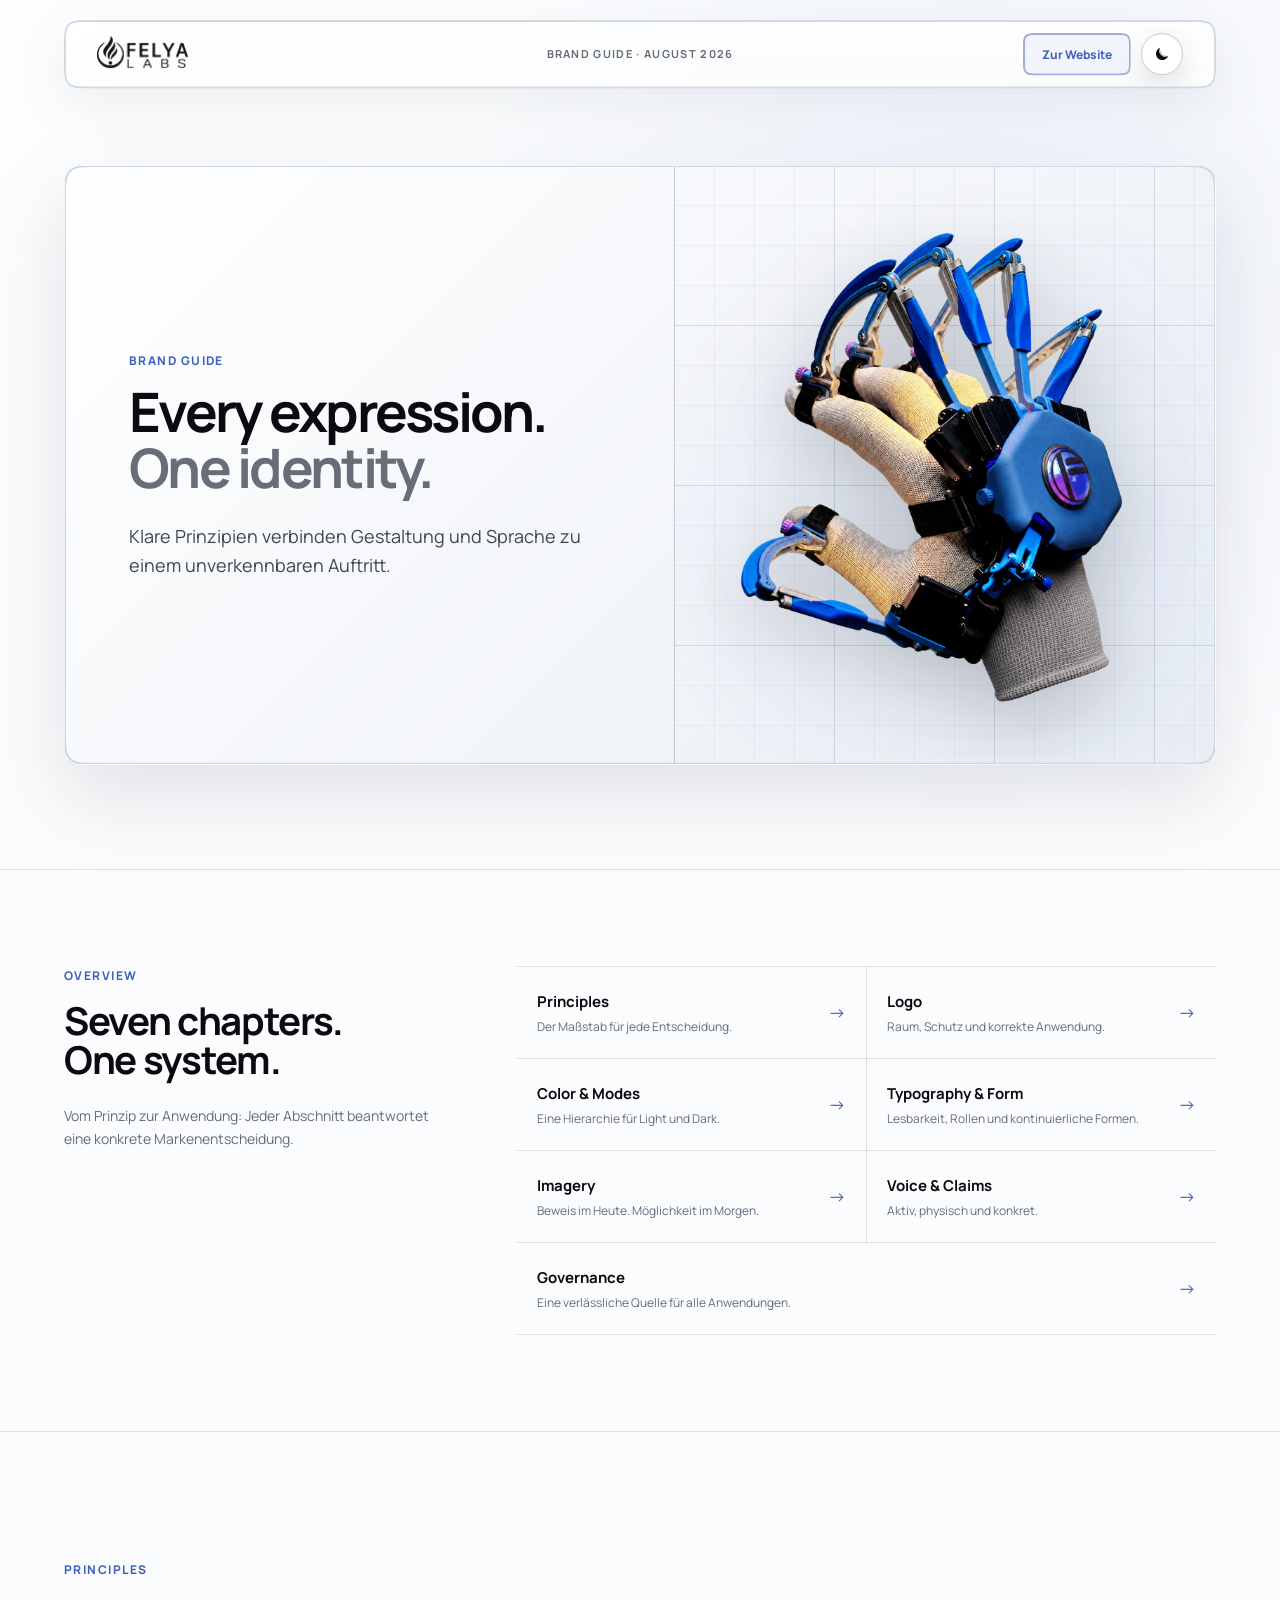
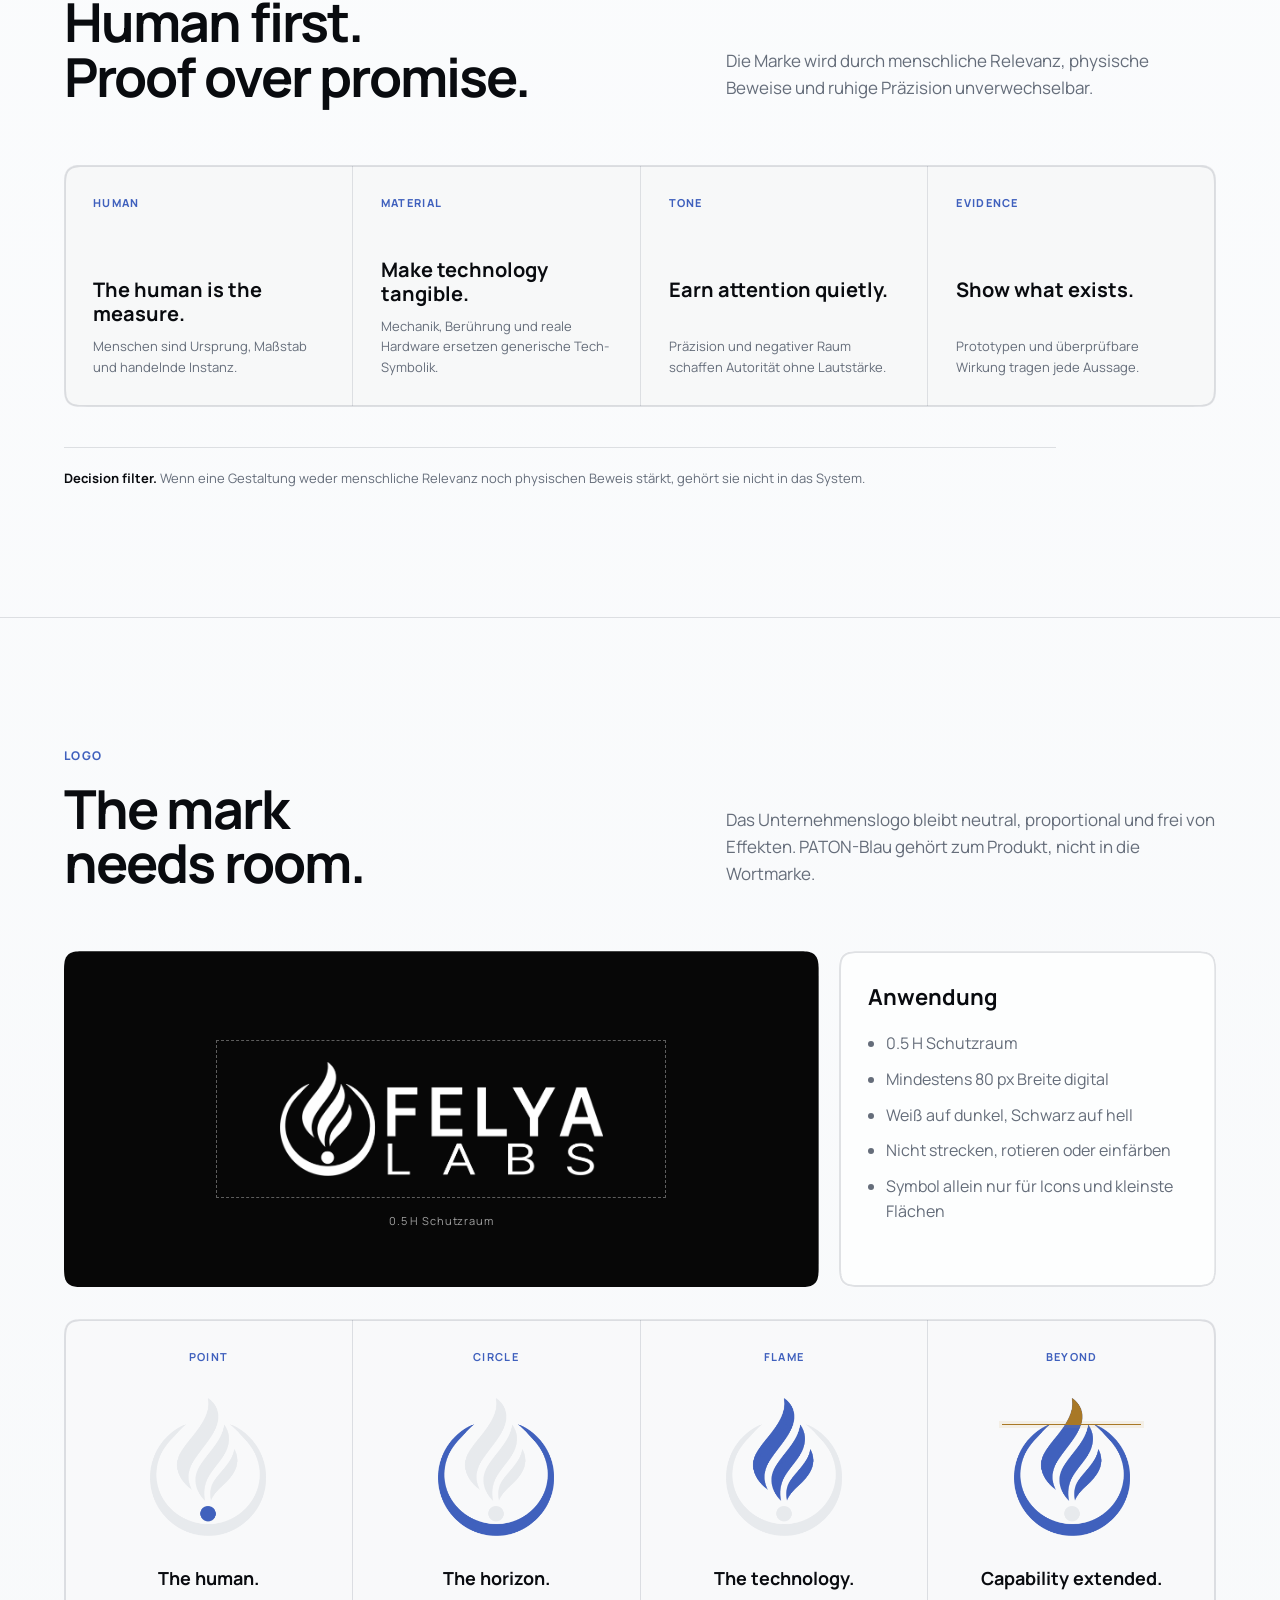
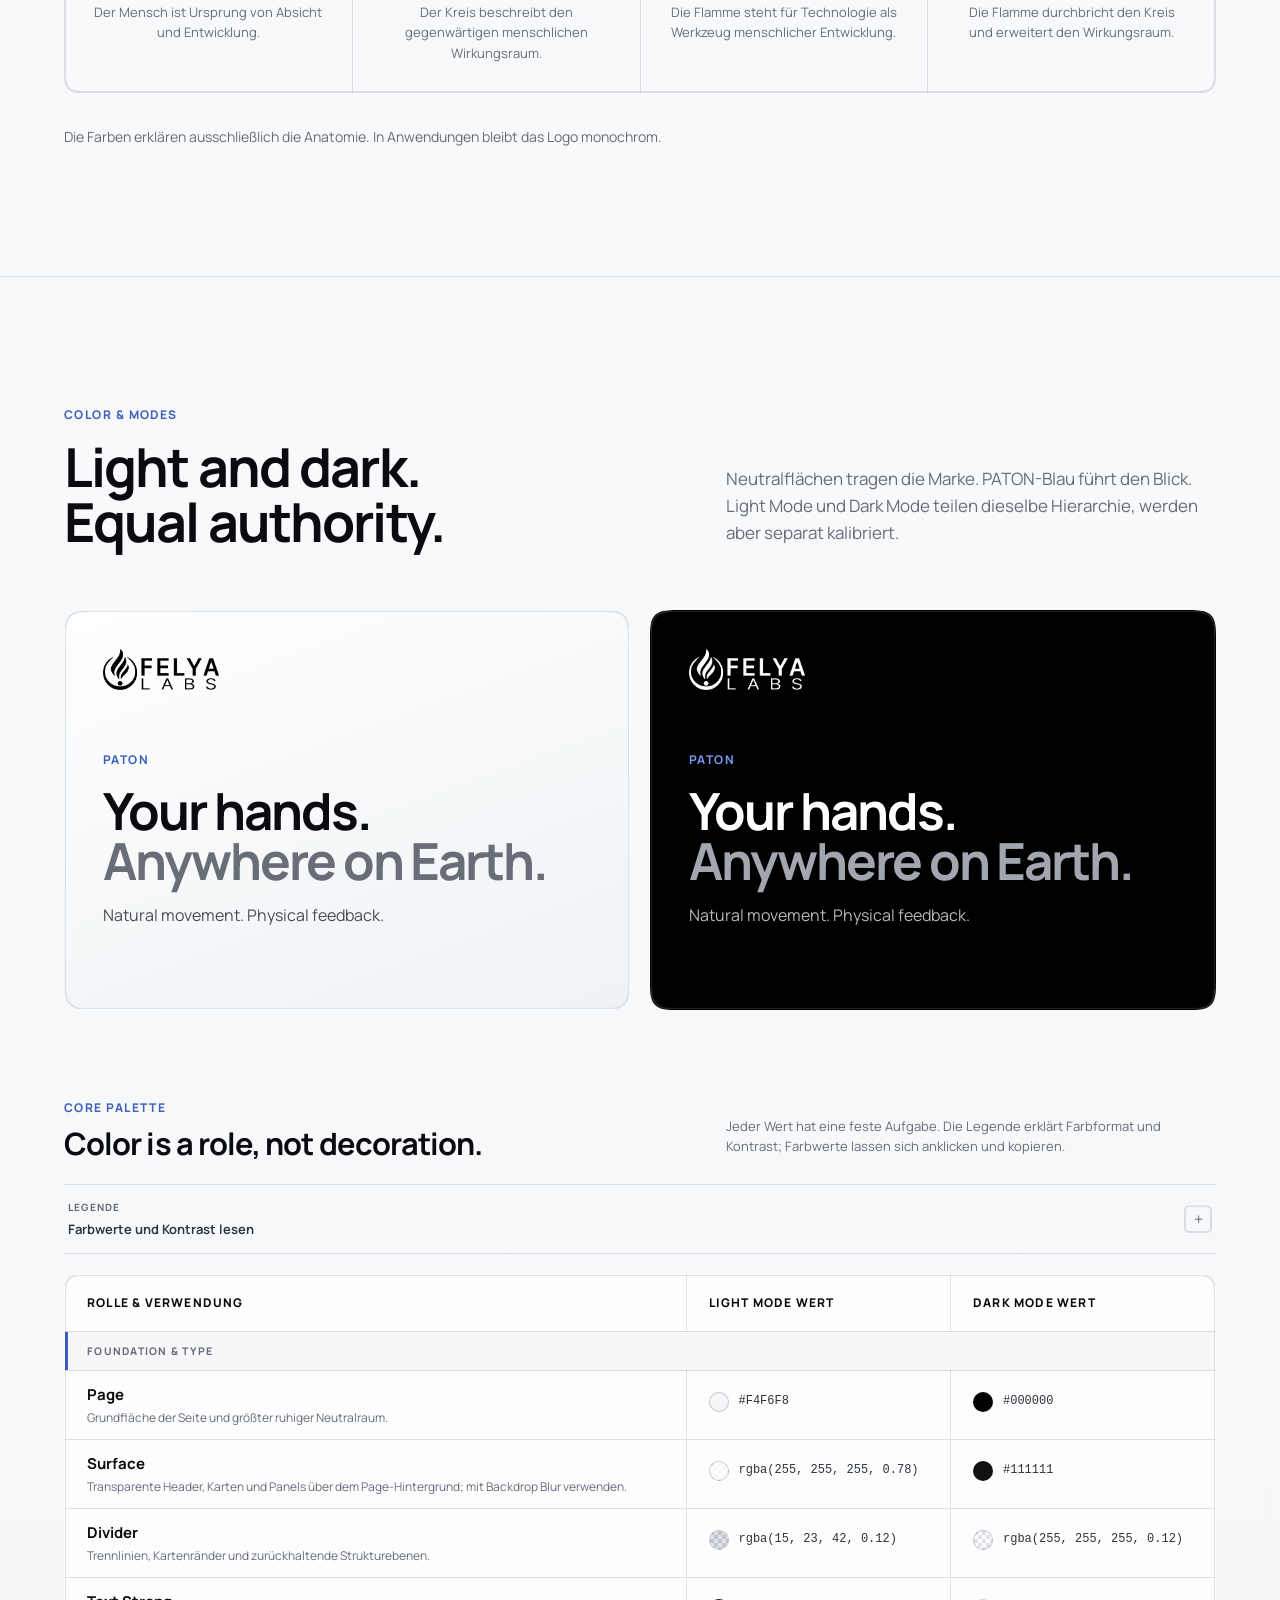
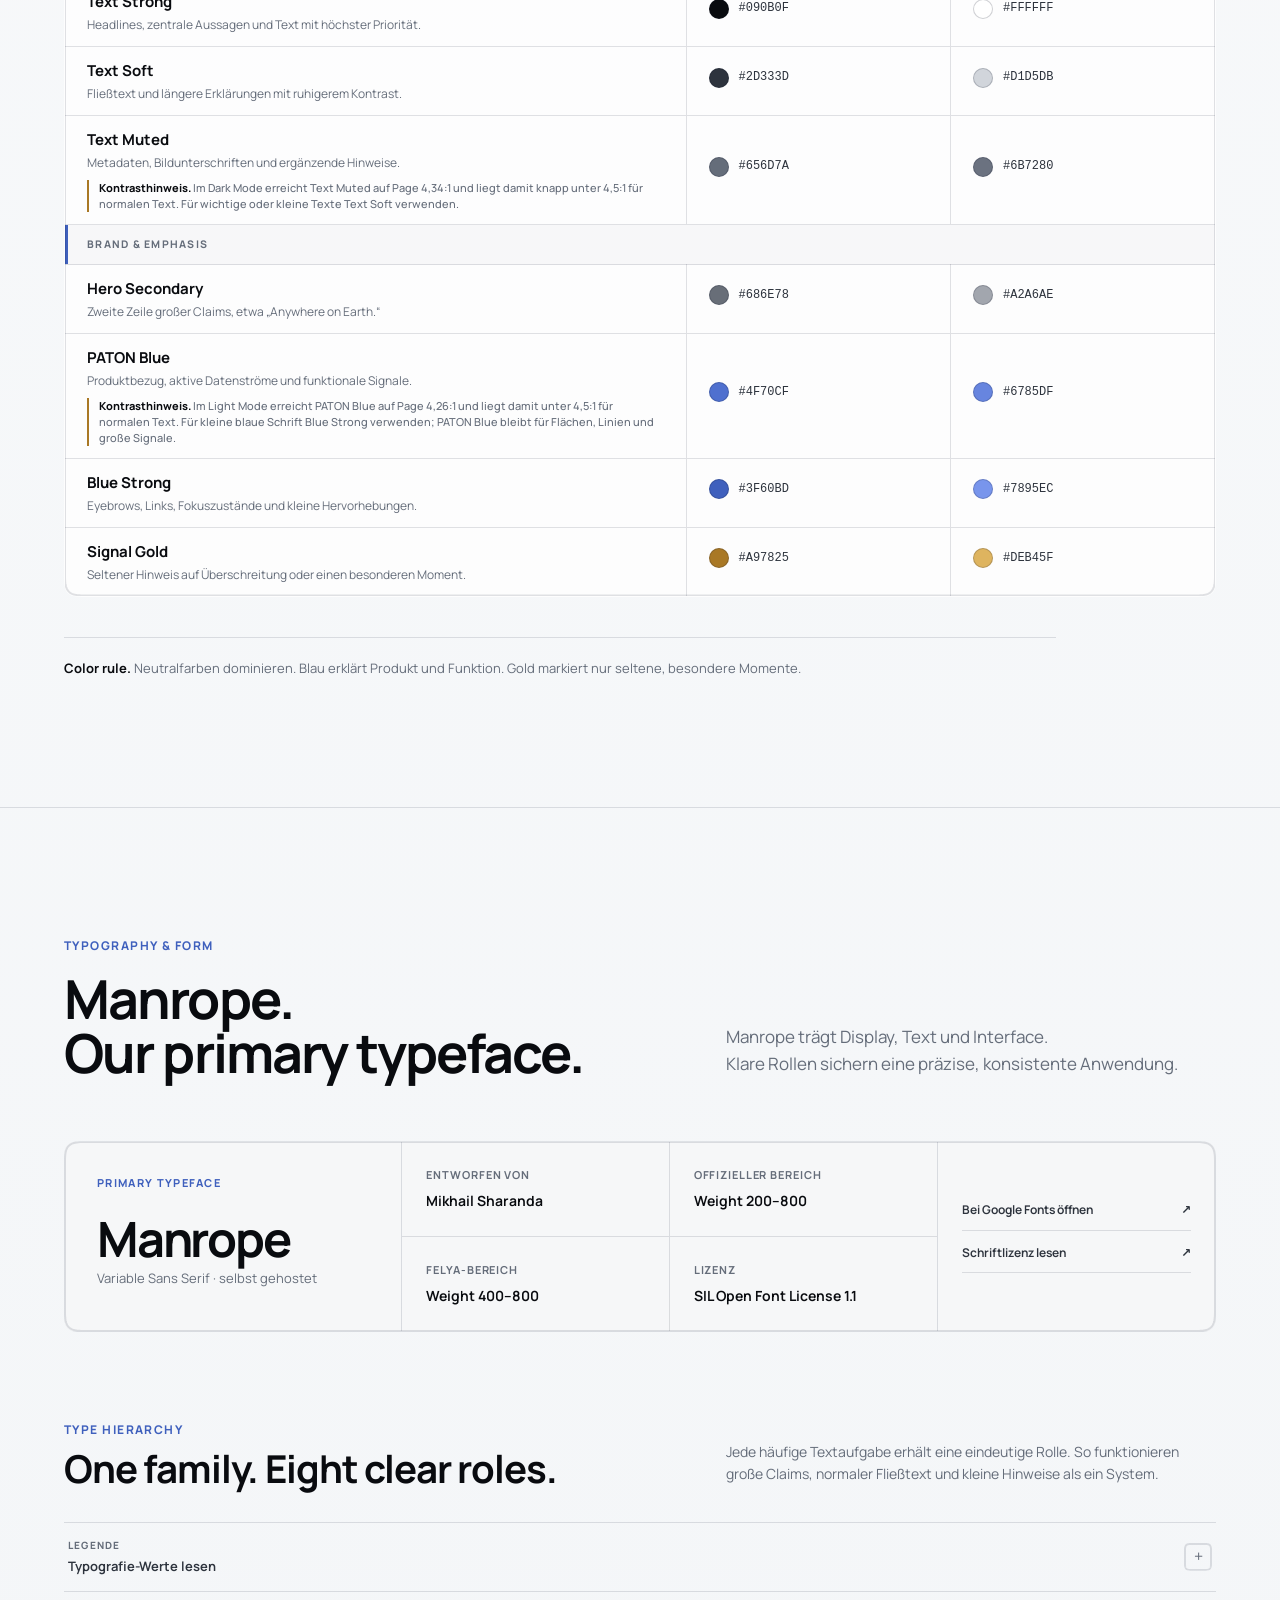
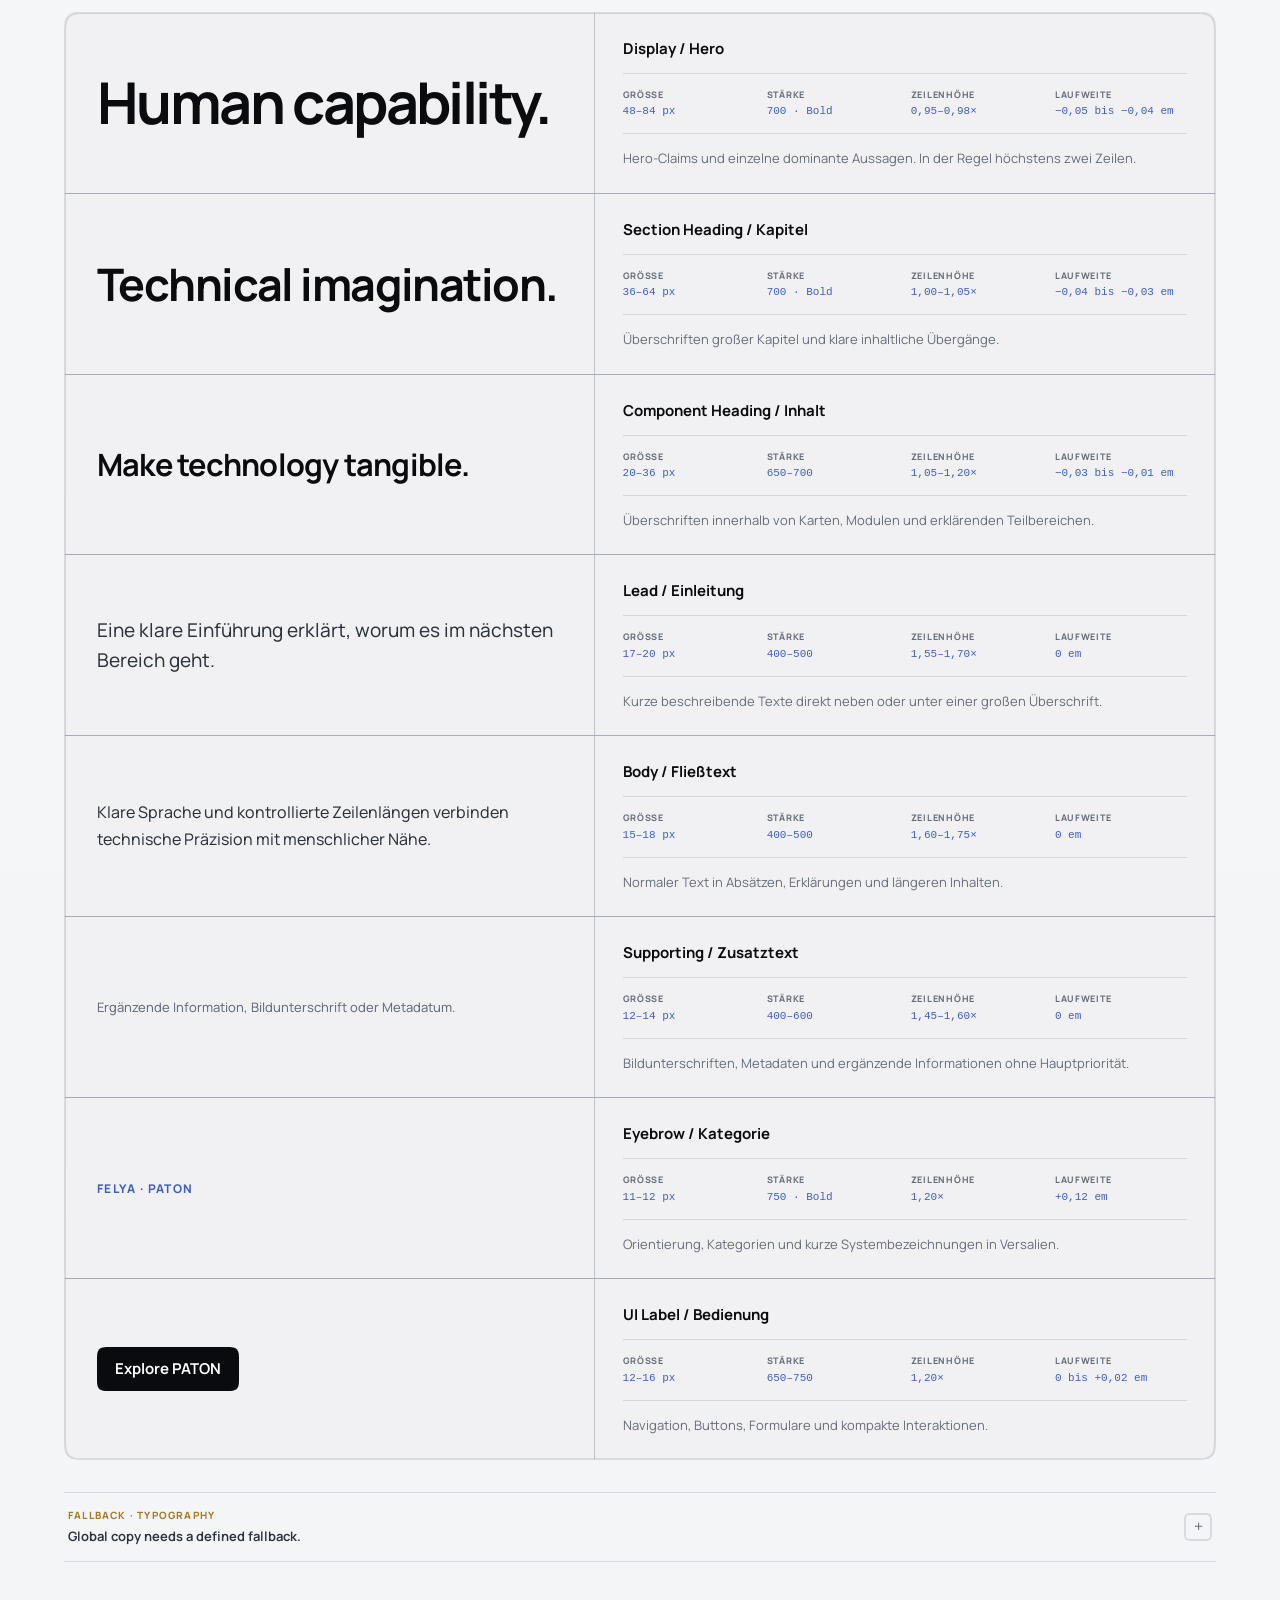
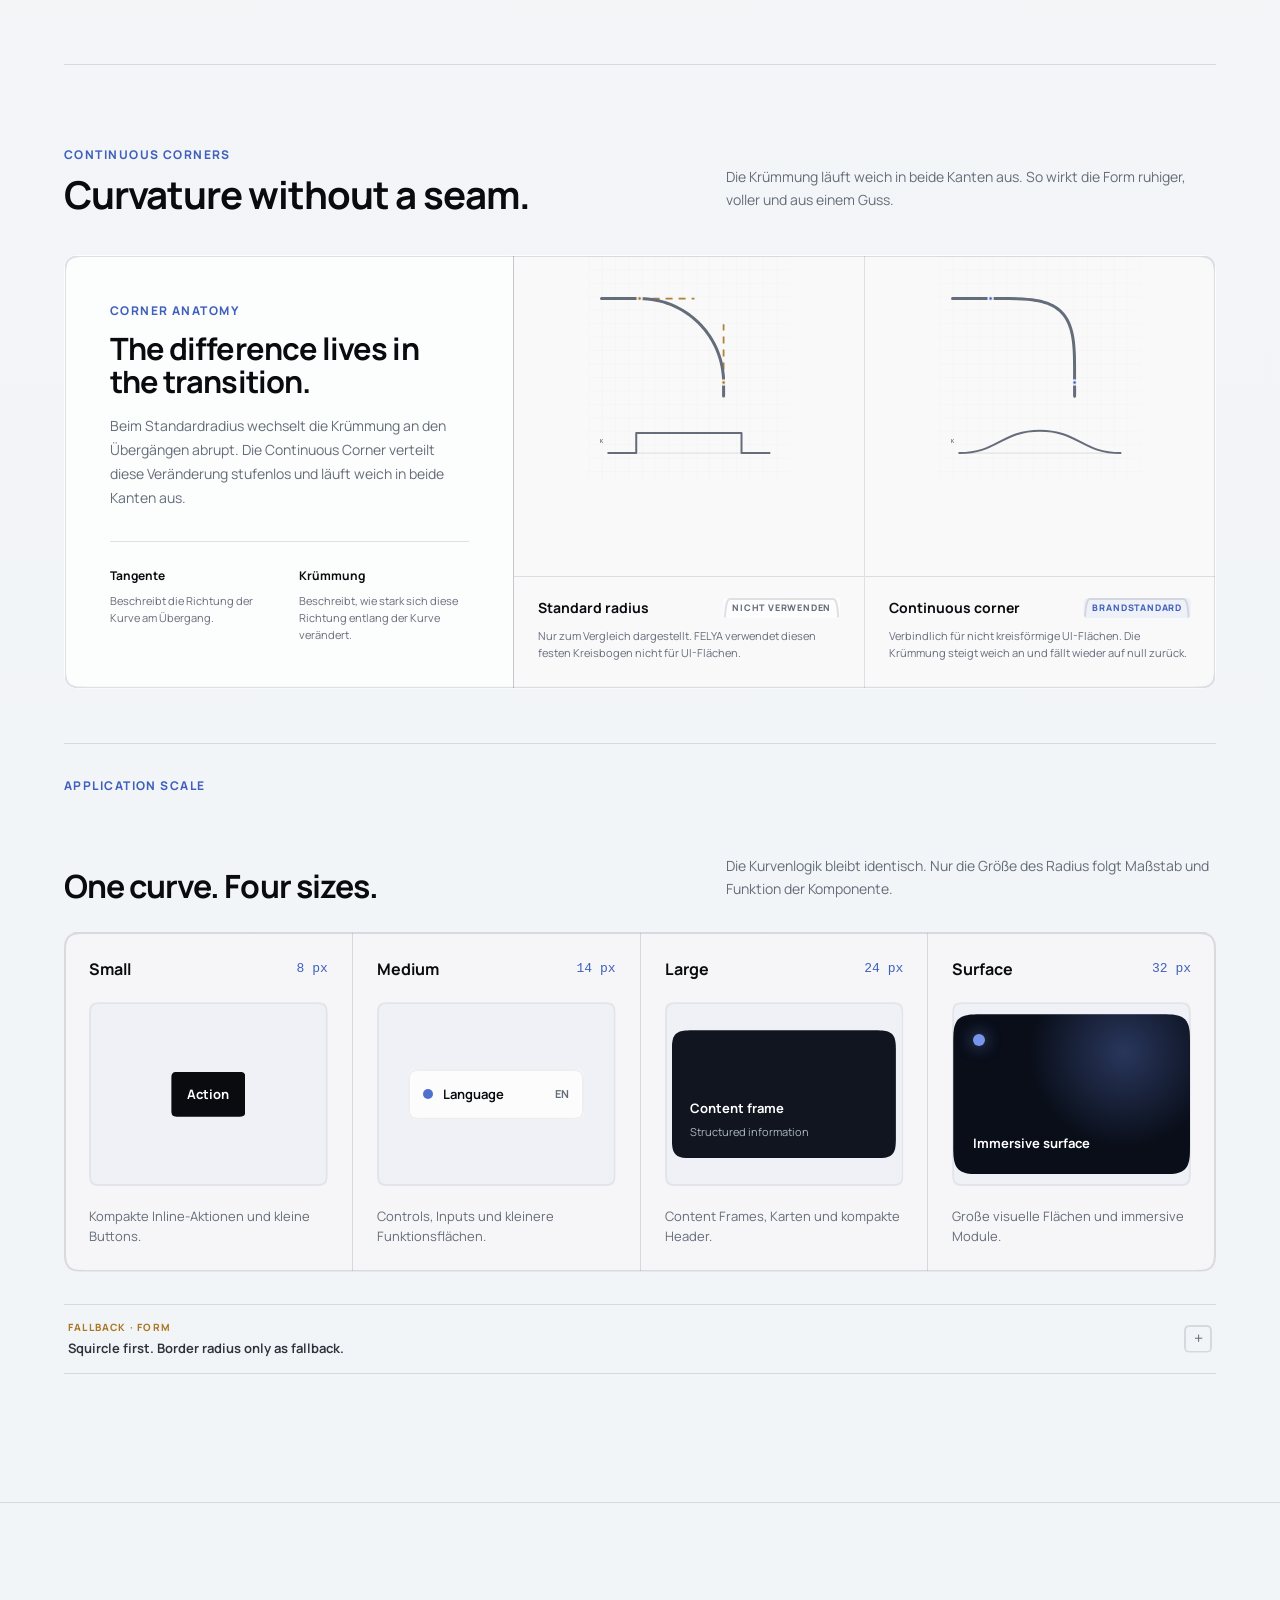
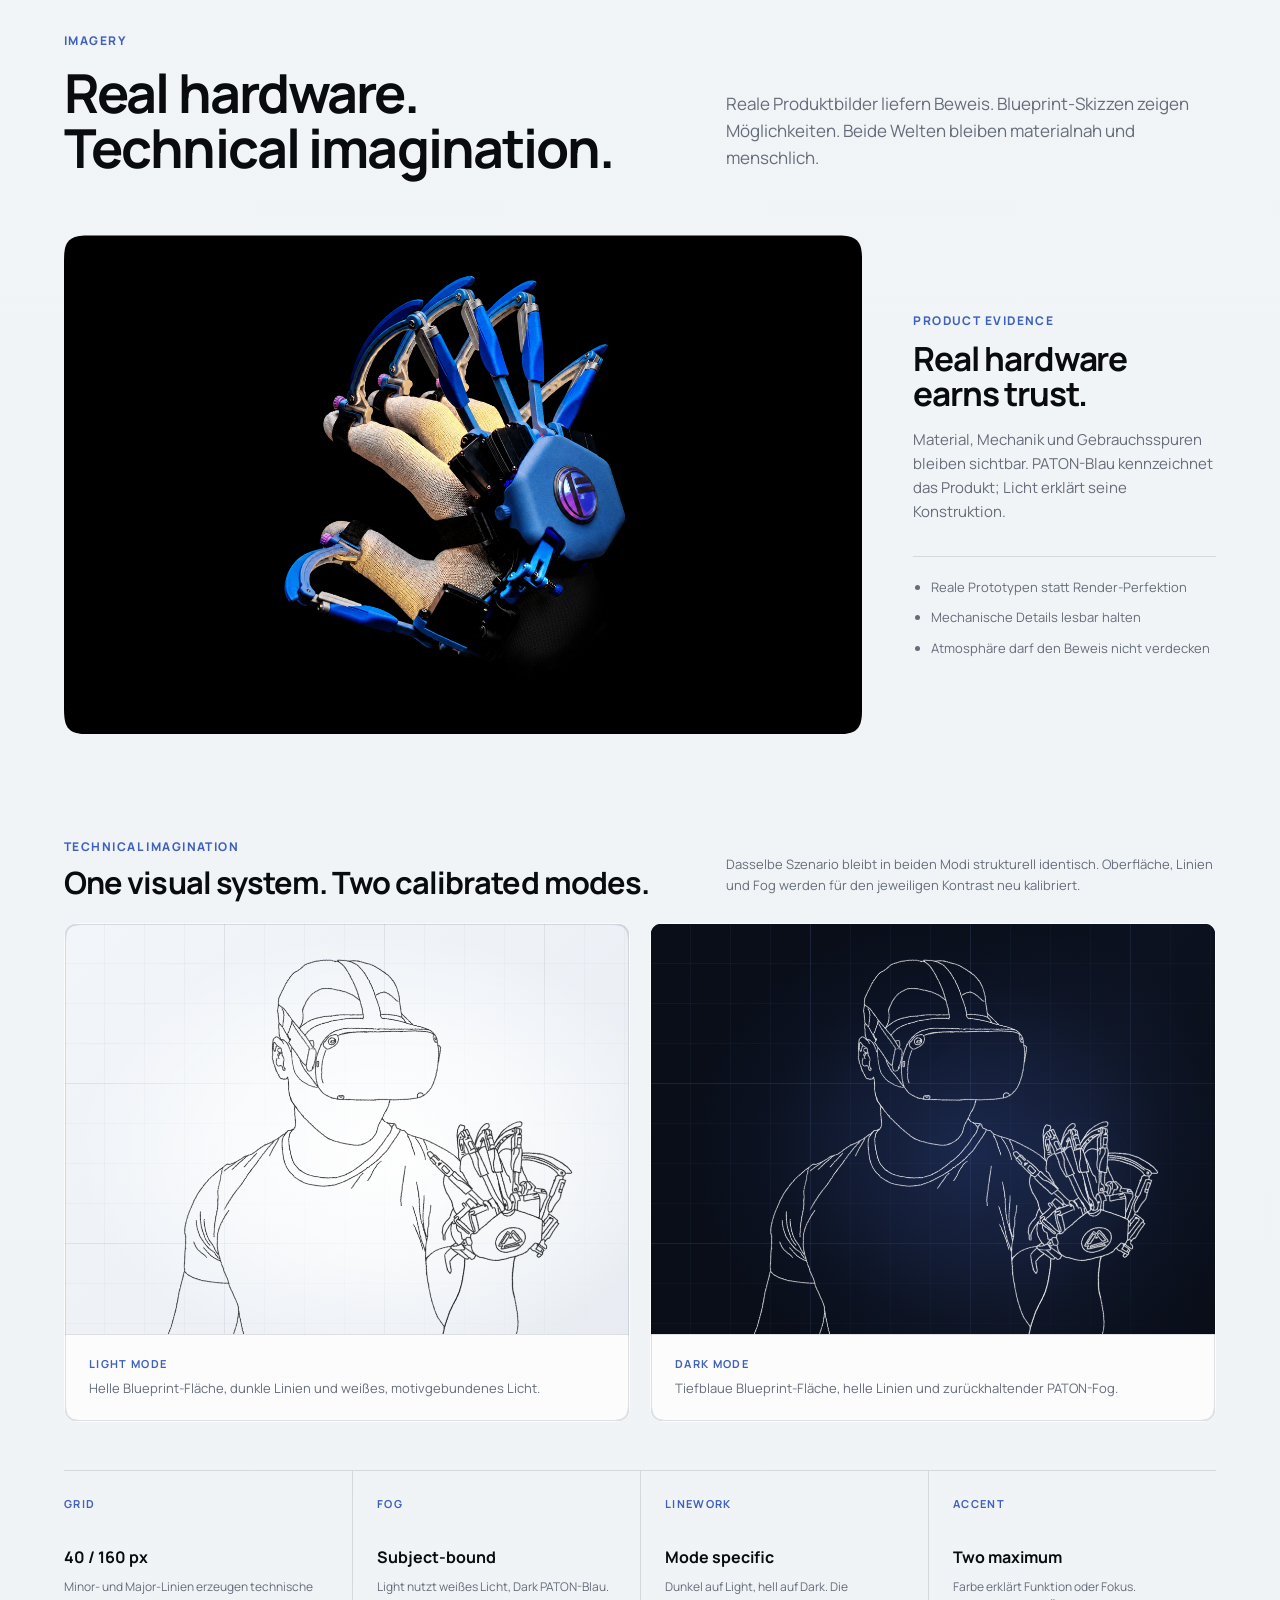
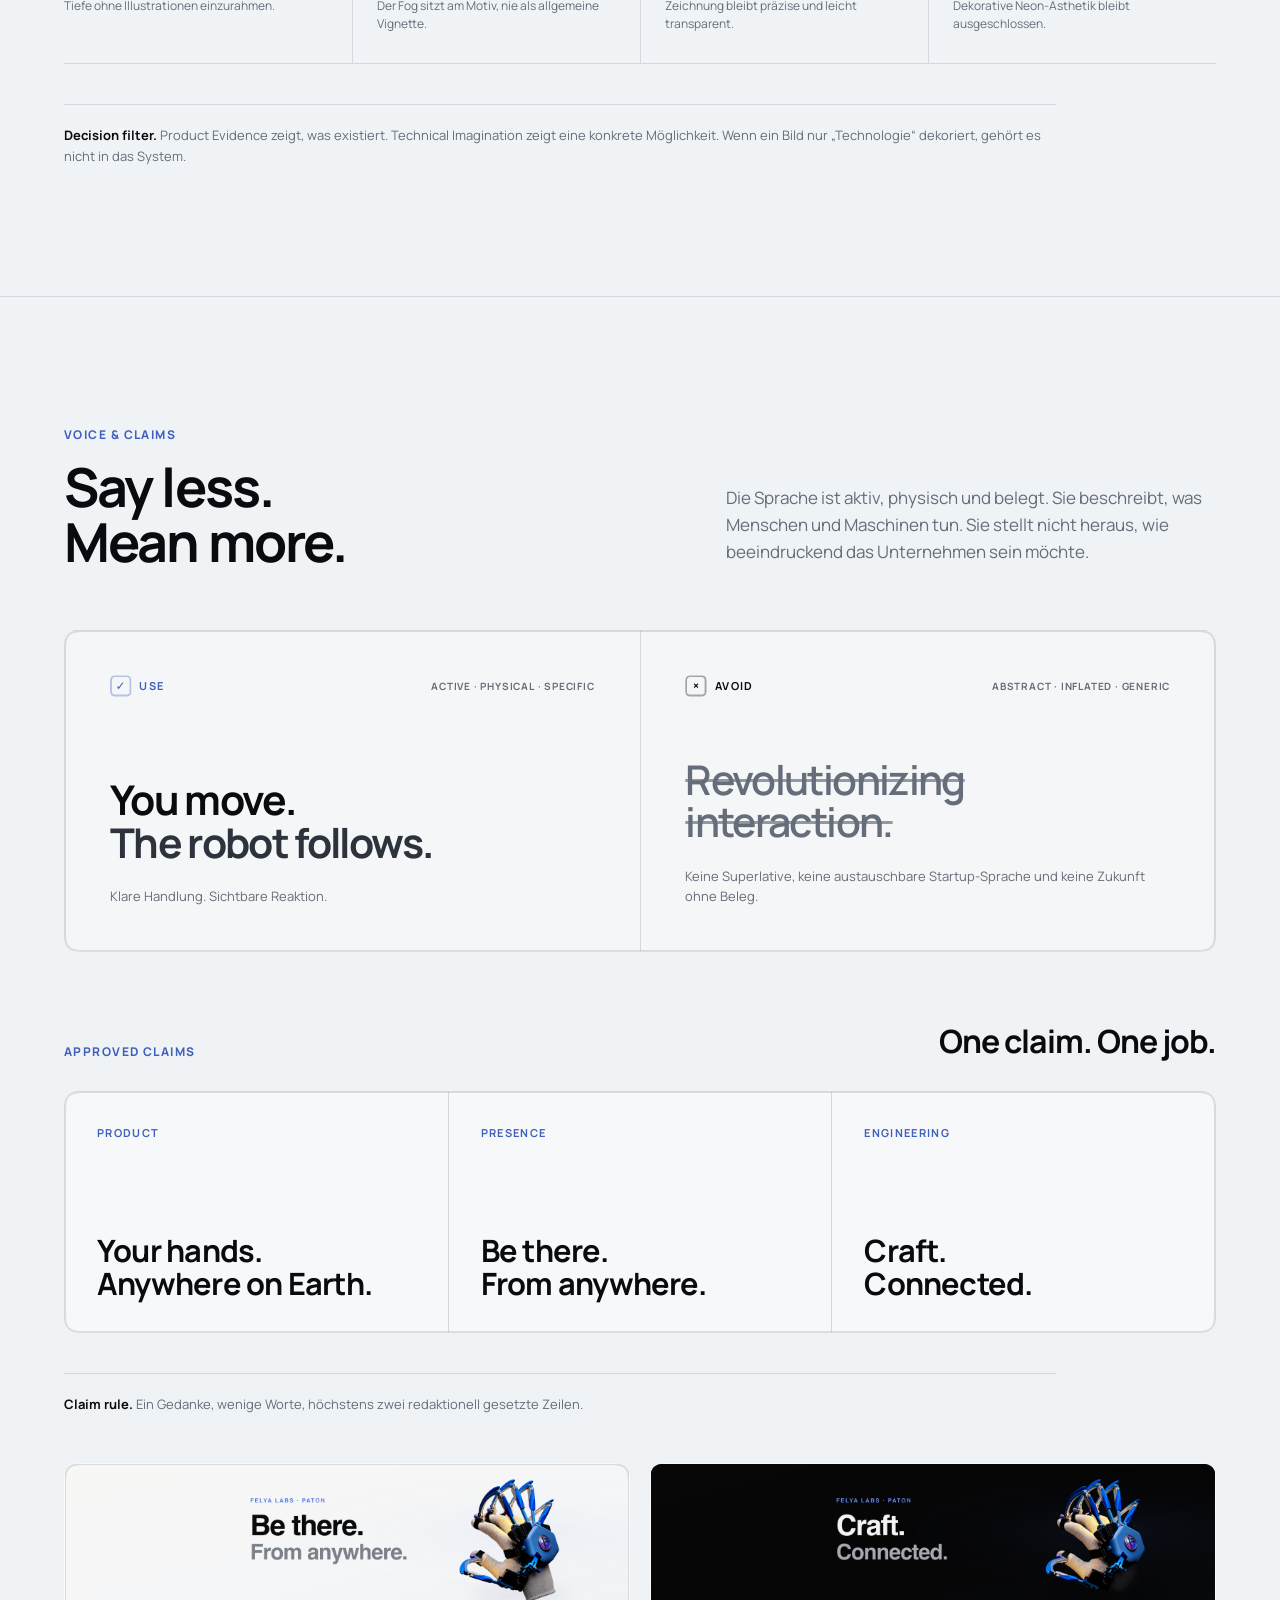
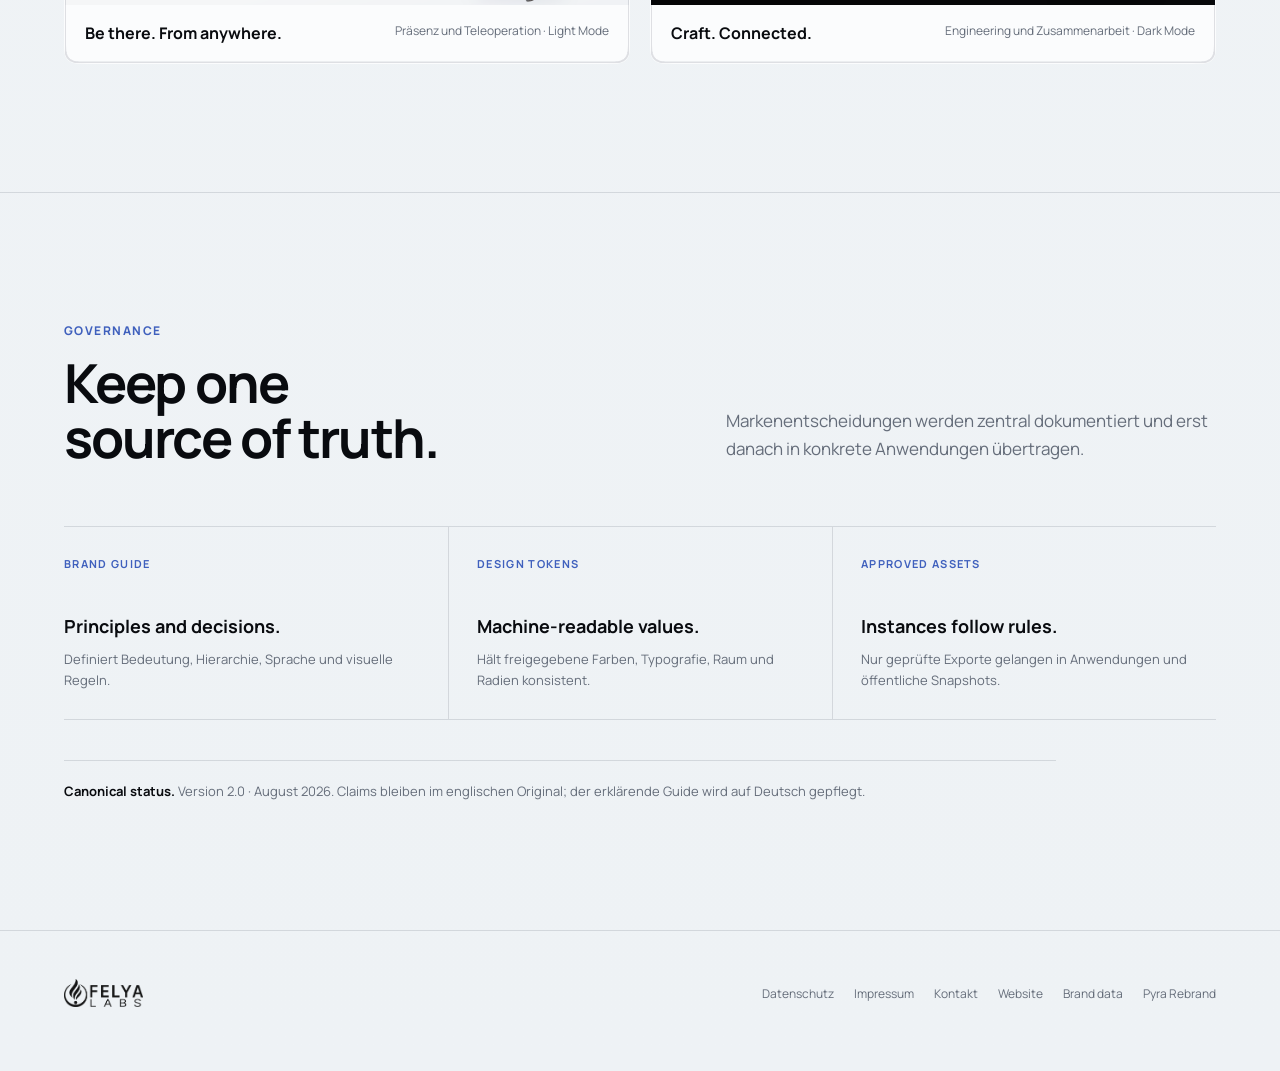
==== commit fe913d8a: "Publish Brand Guide snapshot f0dba3f18345" ====
--- a/index.html
+++ b/index.html
@@ -1 +1 @@
-<!DOCTYPE html><html lang="de" data-theme="light"><head><meta charset="utf-8"><meta name="viewport" content="width=device-width, initial-scale=1"><meta name="color-scheme" content="light dark"><script src="/assets/js/theme-init.js"></script><meta name="description" content="Der offizielle FELYA Brand Guide für Markenprinzipien, visuelle Identität, Sprache und freigegebene Anwendungen."><meta name="robots" content="noindex, nofollow, noarchive"><meta property="og:type" content="website"><meta property="og:locale" content="de_DE"><meta property="og:site_name" content="FELYA Brand Guide"><meta property="og:title" content="FELYA Brand Guide"><meta property="og:description" content="Der offizielle FELYA Brand Guide für Markenprinzipien, visuelle Identität, Sprache und freigegebene Anwendungen."><meta property="og:url" content="https://brand.felya.com/"><meta property="og:image" content="https://brand.felya.com/assets/social/felya-labs-brand-guide-social-preview-1200x630.jpg"><meta property="og:image:type" content="image/jpeg"><meta property="og:image:width" content="1200"><meta property="og:image:height" content="630"><meta property="og:image:alt" content="FELYA Brand Guide with the claim Every expression. One identity."><meta name="twitter:card" content="summary_large_image"><meta name="twitter:title" content="FELYA Brand Guide"><meta name="twitter:description" content="Der offizielle FELYA Brand Guide für Markenprinzipien, visuelle Identität, Sprache und freigegebene Anwendungen."><meta name="twitter:image" content="https://brand.felya.com/assets/social/felya-labs-brand-guide-social-preview-1200x630.jpg"><meta name="twitter:image:alt" content="FELYA Brand Guide with the claim Every expression. One identity."><meta name="theme-color" media="(prefers-color-scheme: light)" content="#f4f6f8"><meta name="theme-color" media="(prefers-color-scheme: dark)" content="#000000"><link rel="canonical" href="https://brand.felya.com/"><link rel="icon" href="/favicon.ico?v=brand-guide-dark" sizes="any"><link rel="icon" type="image/png" sizes="32x32" href="/assets/favicon/favicon-32x32.png?v=brand-guide-dark"><link rel="icon" type="image/png" sizes="16x16" href="/assets/favicon/favicon-16x16.png?v=brand-guide-dark"><link rel="apple-touch-icon" sizes="180x180" href="/assets/favicon/apple-touch-icon.png?v=brand-guide-dark"><link rel="manifest" href="/assets/favicon/site.webmanifest?v=brand-guide-dark"><title>FELYA Brand Guide</title><link rel="stylesheet" href="/_astro/BrandGuideFooter.DNkQNylN.css"></head><body><a class="skip-link" href="#brand-system">Zum Brand Guide springen</a><header class="topbar shell"><div class="topbar-surface" data-continuous-corner="large" data-continuous-border><a class="topbar-logo" href="#brand-system" aria-label="FELYA Brand Guide, zum Anfang"><img src="/assets/brand/felya-labs-wordmark-white.webp" alt="FELYA"></a><p class="topbar-meta">Brand Guide · August 2026</p><div class="topbar-actions"><a class="topbar-site-link" data-continuous-corner="medium" data-continuous-border href="https://felya.com/" target="_blank" rel="noopener noreferrer" aria-label="FELYA Website in neuem Tab öffnen">Zur Website</a><button type="button" data-theme-toggle class="theme-toggle" aria-label="Zum dunklen Farbschema wechseln" aria-pressed="false"><span class="theme-toggle__icon theme-toggle__icon--sun" aria-hidden="true"><svg focusable="false" width="18" height="18" viewBox="0 0 24 24" fill="none" stroke="currentColor" stroke-width="1.65" stroke-linecap="round" stroke-linejoin="round"><circle cx="12" cy="12" r="3.7"></circle><g opacity="0.82"><path d="M12 2.25v1.9"></path><path d="M12 19.85v1.9"></path><path d="m5.1 5.1 1.34 1.34"></path><path d="m17.56 17.56 1.34 1.34"></path><path d="M2.25 12h1.9"></path><path d="M19.85 12h1.9"></path><path d="m6.44 17.56-1.34 1.34"></path><path d="m18.9 5.1-1.34 1.34"></path></g></svg></span><span class="theme-toggle__icon theme-toggle__icon--moon" aria-hidden="true"><svg focusable="false" width="18" height="18" viewBox="0 0 24 24" fill="none"><path d="M20.2 14.65A7.9 7.9 0 0 1 9.35 3.8a8.4 8.4 0 1 0 10.85 10.85Z" fill="currentColor"></path><path d="M17.8 15.2A8.4 8.4 0 0 1 8.8 6.2" stroke="currentColor" stroke-width="1.5" stroke-linecap="round" opacity="0.34"></path></svg></span></button><script type="module">var e=Array.from(document.querySelectorAll(`[data-theme-toggle]`)),t=(t,n=!0)=>{let r=t===`dark`?`light`:`dark`;if(document.documentElement.dataset.theme=t,document.documentElement.style.colorScheme=t,n){document.documentElement.dataset.themeSource=`user`;try{window.localStorage.setItem(`felya-theme`,t)}catch{}}e.forEach(e=>{e.dataset.themeNext=r,e.setAttribute(`aria-pressed`,String(t===`light`)),e.setAttribute(`aria-label`,r===`light`?`Zum hellen Farbschema wechseln`:`Zum dunklen Farbschema wechseln`)}),document.dispatchEvent(new CustomEvent(`felya:themechange`,{detail:{theme:t,userInitiated:n}}))};t(document.documentElement.dataset.theme===`dark`?`dark`:`light`,!1),e.forEach(e=>{e.addEventListener(`click`,()=>{t(e.dataset.themeNext===`light`?`light`:`dark`)})});</script></div></div></header><main><div class="hero" id="brand-system"><div class="hero-frame shell"><div class="hero-inner" data-continuous-corner="surface" data-continuous-border><div class="hero-copy"><p class="eyebrow">Brand Guide</p><h1><span class="headline-line">Every expression.</span><span class="headline-line hero-brand-claim__secondary">One identity.</span></h1><p>Klare Prinzipien verbinden Gestaltung und Sprache zu einem unverkennbaren Auftritt.</p></div><div class="hero-product"><img src="/assets/hero/paton-glove-light-premium-v1-1200.webp" srcset="/assets/hero/paton-glove-light-premium-v1-640.webp 640w, /assets/hero/paton-glove-light-premium-v1-768.webp 768w, /assets/hero/paton-glove-light-premium-v1-960.webp 960w, /assets/hero/paton-glove-light-premium-v1-1200.webp 1200w" sizes="(min-width: 1280px) 520px, (min-width: 901px) 42vw, (min-width: 541px) 520px, calc(100vw - 48px)" width="1200" height="1343" alt="PATON haptic glove" loading="eager" decoding="async" fetchpriority="high"></div></div></div></div><script type="module">var e=document.querySelector(`.hero-product`);e&&(document.addEventListener(`felya:themechange`,t=>{t.detail?.userInitiated&&(e.classList.remove(`hero-product--theme-transition`),e.offsetWidth,e.classList.add(`hero-product--theme-transition`))}),e.addEventListener(`animationend`,t=>{t.animationName===`hero-theme-fog-pulse`&&e.classList.remove(`hero-product--theme-transition`)}));</script><section class="guide-index" id="overview" aria-labelledby="guide-index-title"><div class="guide-index__inner shell"><div><p class="eyebrow">Overview</p><h2 id="guide-index-title"><span class="headline-line">Seven chapters.</span><span class="headline-line">One system.</span></h2><p class="guide-index__summary">Vom Prinzip zur Anwendung: Jeder Abschnitt beantwortet eine konkrete Markenentscheidung.</p></div><div class="guide-index__contents"><nav aria-label="Inhaltsübersicht des FELYA Brand Guides"><a href="#principles"><span><strong>Principles</strong><small>Der Maßstab für jede Entscheidung.</small></span><i aria-hidden="true">→</i></a><a href="#logo-system"><span><strong>Logo</strong><small>Raum, Schutz und korrekte Anwendung.</small></span><i aria-hidden="true">→</i></a><a href="#color-modes"><span><strong>Color &amp; Modes</strong><small>Eine Hierarchie für Light und Dark.</small></span><i aria-hidden="true">→</i></a><a href="#typography-form"><span><strong>Typography &amp; Form</strong><small>Lesbarkeit, Rollen und kontinuierliche Formen.</small></span><i aria-hidden="true">→</i></a><a href="#imagery"><span><strong>Imagery</strong><small>Beweis im Heute. Möglichkeit im Morgen.</small></span><i aria-hidden="true">→</i></a><a href="#voice-claims"><span><strong>Voice &amp; Claims</strong><small>Aktiv, physisch und konkret.</small></span><i aria-hidden="true">→</i></a><a href="#governance"><span><strong>Governance</strong><small>Eine verlässliche Quelle für alle Anwendungen.</small></span><i aria-hidden="true">→</i></a></nav></div></div></section><section id="principles"><div class="shell"><div class="intro"><div class="intro-heading"><p class="eyebrow">Principles</p><h2><span class="headline-line">Human first.</span><span class="headline-line">Proof over promise.</span></h2></div><p>Die Marke wird durch menschliche Relevanz, physische Beweise und ruhige Präzision unverwechselbar.</p></div><div class="principle-grid principle-list" data-continuous-corner="large" data-continuous-border><article class="principle"><b>Human</b><h3>The human is the measure.</h3><p>Menschen sind Ursprung, Maßstab und handelnde Instanz.</p></article><article class="principle"><b>Material</b><h3>Make technology tangible.</h3><p>Mechanik, Berührung und reale Hardware ersetzen generische Tech-Symbolik.</p></article><article class="principle"><b>Tone</b><h3>Earn attention quietly.</h3><p>Präzision und negativer Raum schaffen Autorität ohne Lautstärke.</p></article><article class="principle"><b>Evidence</b><h3>Show what exists.</h3><p>Prototypen und überprüfbare Wirkung tragen jede Aussage.</p></article></div><p class="chapter-rule"><strong>Decision filter.</strong> Wenn eine Gestaltung weder menschliche Relevanz noch physischen Beweis stärkt, gehört sie nicht in das System.</p></div></section><section id="logo-system"><div class="shell"><div class="intro"><div class="intro-heading"><p class="eyebrow">Logo</p><h2><span class="headline-line">The mark</span><span class="headline-line">needs room.</span></h2></div><p>Das Unternehmenslogo bleibt neutral, proportional und frei von Effekten. PATON-Blau gehört zum Produkt, nicht in die Wortmarke.</p></div><div class="logo-overview"><div class="logo-stage" data-continuous-corner="large" data-continuous-border><div class="clearspace"><img src="/assets/brand/felya-labs-wordmark-white.webp" alt="FELYA Logo mit Schutzraum"></div></div><div class="logo-rules" data-continuous-corner="large" data-continuous-border><h3>Anwendung</h3><ul class="rule-list"><li>0.5 H Schutzraum</li><li>Mindestens 80 px Breite digital</li><li>Weiß auf dunkel, Schwarz auf hell</li><li>Nicht strecken, rotieren oder einfärben</li><li>Symbol allein nur für Icons und kleinste Flächen</li></ul></div></div><div class="symbol-story" data-continuous-corner="large" data-continuous-border><article><b>Point</b><div class="logo-anatomy" aria-hidden="true"><img class="logo-anatomy__layer logo-anatomy__full" src="/assets/logo-anatomy/full-mark-muted.png" alt=""><img class="logo-anatomy__layer" src="/assets/logo-anatomy/point-blue.png" alt=""></div><strong>The human.</strong><p>Der Mensch ist Ursprung von Absicht und Entwicklung.</p></article><article><b>Circle</b><div class="logo-anatomy" aria-hidden="true"><img class="logo-anatomy__layer logo-anatomy__full" src="/assets/logo-anatomy/full-mark-muted.png" alt=""><img class="logo-anatomy__layer" src="/assets/logo-anatomy/circle-blue.png" alt=""></div><strong>The horizon.</strong><p>Der Kreis beschreibt den gegenwärtigen menschlichen Wirkungsraum.</p></article><article><b>Flame</b><div class="logo-anatomy" aria-hidden="true"><img class="logo-anatomy__layer logo-anatomy__full" src="/assets/logo-anatomy/full-mark-muted.png" alt=""><img class="logo-anatomy__layer" src="/assets/logo-anatomy/flame-blue.png" alt=""></div><strong>The technology.</strong><p>Die Flamme steht für Technologie als Werkzeug menschlicher Entwicklung.</p></article><article><b>Beyond</b><div class="logo-anatomy" aria-hidden="true"><img class="logo-anatomy__layer logo-anatomy__full" src="/assets/logo-anatomy/full-mark-muted.png" alt=""><img class="logo-anatomy__layer" src="/assets/logo-anatomy/circle-blue.png" alt=""><img class="logo-anatomy__layer" src="/assets/logo-anatomy/flame-blue.png" alt=""><span class="logo-anatomy__horizon"></span><img class="logo-anatomy__layer logo-anatomy__beyond" src="/assets/logo-anatomy/flame-gold.png" alt=""></div><strong>Capability extended.</strong><p>Die Flamme durchbricht den Kreis und erweitert den Wirkungsraum.</p></article></div><p class="section-note">Die Farben erklären ausschließlich die Anatomie. In Anwendungen bleibt das Logo monochrom.</p></div></section><section id="color-modes"><div class="shell"><div class="intro"><div class="intro-heading"><p class="eyebrow">Color &amp; Modes</p><h2><span class="headline-line">Light and dark.</span><span class="headline-line">Equal authority.</span></h2></div><p>Neutralflächen tragen die Marke. PATON-Blau führt den Blick. Light Mode und Dark Mode teilen dieselbe Hierarchie, werden aber separat kalibriert.</p></div><div class="theme-pair"><article class="theme theme--light" data-continuous-corner="surface" data-continuous-border><img class="theme-logo" src="/assets/brand/felya-labs-wordmark-white.webp" alt=""><p class="eyebrow">PATON</p><h3><span class="headline-line">Your hands.</span><span class="headline-line">Anywhere on Earth.</span></h3><p>Natural movement. Physical feedback.</p></article><article class="theme theme--dark" data-continuous-corner="surface" data-continuous-border><img class="theme-logo" src="/assets/brand/felya-labs-wordmark-white.webp" alt=""><p class="eyebrow">PATON</p><h3><span class="headline-line">Your hands.</span><span class="headline-line">Anywhere on Earth.</span></h3><p>Natural movement. Physical feedback.</p></article></div><div class="module-heading"><div><p class="eyebrow">Core palette</p><h3>Color is a role, not decoration.</h3></div><p>Jeder Wert hat eine feste Aufgabe. Die Legende erklärt Farbformat und Kontrast; Farbwerte lassen sich anklicken und kopieren.</p></div><details class="system-note system-note--guide"><summary><span><b>Legende</b><strong>Farbwerte und Kontrast lesen</strong></span><i data-continuous-corner="small" data-continuous-border aria-hidden="true">+</i></summary><dl class="system-note__content system-note__content--three"><div><dt>HEX</dt><dd><code>#4F70CF</code> bezeichnet eine vollständig deckende Bildschirmfarbe.</dd></div><div><dt>RGBA</dt><dd><code>rgba(…)</code> enthält zusätzlich eine Transparenz von 0 bis 1.</dd></div><div><dt>Kontrast</dt><dd><code>4,5:1</code> ist der empfohlene Mindestwert für normalen Text.</dd></div></dl></details><div class="token-matrix" data-continuous-corner="large" data-continuous-border><table aria-label="Semantische Kernpalette für Light Mode und Dark Mode"><thead><tr><th scope="col">Rolle &amp; Verwendung</th><th scope="col">Light Mode Wert</th><th scope="col">Dark Mode Wert</th></tr></thead><tbody><tr class="token-group"><th colspan="3">Foundation &amp; Type</th></tr><tr class="token-row"><th scope="row"><strong>Page</strong><span>Grundfläche der Seite und größter ruhiger Neutralraum.</span></th><td data-mode="Light Mode"><button class="token-value token-copy" type="button" data-copy="#F4F6F8" aria-label="Farbcode #F4F6F8 kopieren"><i style="--chip:#f4f6f8"></i><span class="token-copy__text"><code>#F4F6F8</code><span class="token-copy__feedback" aria-hidden="true">Kopiert</span></span></button></td><td data-mode="Dark Mode"><button class="token-value token-copy" type="button" data-copy="#000000" aria-label="Farbcode #000000 kopieren"><i style="--chip:#000000"></i><span class="token-copy__text"><code>#000000</code><span class="token-copy__feedback" aria-hidden="true">Kopiert</span></span></button></td></tr><tr class="token-row"><th scope="row"><strong>Surface</strong><span>Transparente Header, Karten und Panels über dem Page-Hintergrund; mit Backdrop Blur verwenden.</span></th><td data-mode="Light Mode"><button class="token-value token-copy" type="button" data-copy="rgba(255, 255, 255, 0.78)" aria-label="Farbcode rgba(255, 255, 255, 0.78) kopieren"><i class="token-swatch--alpha" style="--chip:rgba(255,255,255,.78)"></i><span class="token-copy__text"><code>rgba(255, 255, 255, 0.78)</code><span class="token-copy__feedback" aria-hidden="true">Kopiert</span></span></button></td><td data-mode="Dark Mode"><button class="token-value token-copy" type="button" data-copy="#111111" aria-label="Farbcode #111111 kopieren"><i style="--chip:#111111"></i><span class="token-copy__text"><code>#111111</code><span class="token-copy__feedback" aria-hidden="true">Kopiert</span></span></button></td></tr><tr class="token-row"><th scope="row"><strong>Divider</strong><span>Trennlinien, Kartenränder und zurückhaltende Strukturebenen.</span></th><td data-mode="Light Mode"><button class="token-value token-copy" type="button" data-copy="rgba(15, 23, 42, 0.12)" aria-label="Farbcode rgba(15, 23, 42, 0.12) kopieren"><i class="token-swatch--alpha" style="--chip:rgba(15,23,42,.12)"></i><span class="token-copy__text"><code>rgba(15, 23, 42, 0.12)</code><span class="token-copy__feedback" aria-hidden="true">Kopiert</span></span></button></td><td data-mode="Dark Mode"><button class="token-value token-copy" type="button" data-copy="rgba(255, 255, 255, 0.12)" aria-label="Farbcode rgba(255, 255, 255, 0.12) kopieren"><i class="token-swatch--alpha" style="--chip:rgba(255,255,255,.12)"></i><span class="token-copy__text"><code>rgba(255, 255, 255, 0.12)</code><span class="token-copy__feedback" aria-hidden="true">Kopiert</span></span></button></td></tr><tr class="token-row"><th scope="row"><strong>Text Strong</strong><span>Headlines, zentrale Aussagen und Text mit höchster Priorität.</span></th><td data-mode="Light Mode"><button class="token-value token-copy" type="button" data-copy="#090B0F" aria-label="Farbcode #090B0F kopieren"><i style="--chip:#090b0f"></i><span class="token-copy__text"><code>#090B0F</code><span class="token-copy__feedback" aria-hidden="true">Kopiert</span></span></button></td><td data-mode="Dark Mode"><button class="token-value token-copy" type="button" data-copy="#FFFFFF" aria-label="Farbcode #FFFFFF kopieren"><i style="--chip:#ffffff"></i><span class="token-copy__text"><code>#FFFFFF</code><span class="token-copy__feedback" aria-hidden="true">Kopiert</span></span></button></td></tr><tr class="token-row"><th scope="row"><strong>Text Soft</strong><span>Fließtext und längere Erklärungen mit ruhigerem Kontrast.</span></th><td data-mode="Light Mode"><button class="token-value token-copy" type="button" data-copy="#2D333D" aria-label="Farbcode #2D333D kopieren"><i style="--chip:#2d333d"></i><span class="token-copy__text"><code>#2D333D</code><span class="token-copy__feedback" aria-hidden="true">Kopiert</span></span></button></td><td data-mode="Dark Mode"><button class="token-value token-copy" type="button" data-copy="#D1D5DB" aria-label="Farbcode #D1D5DB kopieren"><i style="--chip:#d1d5db"></i><span class="token-copy__text"><code>#D1D5DB</code><span class="token-copy__feedback" aria-hidden="true">Kopiert</span></span></button></td></tr><tr class="token-row"><th scope="row"><strong>Text Muted</strong><span>Metadaten, Bildunterschriften und ergänzende Hinweise.</span><small><b>Kontrasthinweis.</b> Im Dark Mode erreicht Text Muted auf Page 4,34:1 und liegt damit knapp unter 4,5:1 für normalen Text. Für wichtige oder kleine Texte Text Soft verwenden.</small></th><td data-mode="Light Mode"><button class="token-value token-copy" type="button" data-copy="#656D7A" aria-label="Farbcode #656D7A kopieren"><i style="--chip:#656d7a"></i><span class="token-copy__text"><code>#656D7A</code><span class="token-copy__feedback" aria-hidden="true">Kopiert</span></span></button></td><td data-mode="Dark Mode"><button class="token-value token-copy" type="button" data-copy="#6B7280" aria-label="Farbcode #6B7280 kopieren"><i style="--chip:#6b7280"></i><span class="token-copy__text"><code>#6B7280</code><span class="token-copy__feedback" aria-hidden="true">Kopiert</span></span></button></td></tr><tr class="token-group"><th colspan="3">Brand &amp; Emphasis</th></tr><tr class="token-row"><th scope="row"><strong>Hero Secondary</strong><span>Zweite Zeile großer Claims, etwa „Anywhere on Earth.“</span></th><td data-mode="Light Mode"><button class="token-value token-copy" type="button" data-copy="#686E78" aria-label="Farbcode #686E78 kopieren"><i style="--chip:#686e78"></i><span class="token-copy__text"><code>#686E78</code><span class="token-copy__feedback" aria-hidden="true">Kopiert</span></span></button></td><td data-mode="Dark Mode"><button class="token-value token-copy" type="button" data-copy="#A2A6AE" aria-label="Farbcode #A2A6AE kopieren"><i style="--chip:#a2a6ae"></i><span class="token-copy__text"><code>#A2A6AE</code><span class="token-copy__feedback" aria-hidden="true">Kopiert</span></span></button></td></tr><tr class="token-row"><th scope="row"><strong>PATON Blue</strong><span>Produktbezug, aktive Datenströme und funktionale Signale.</span><small><b>Kontrasthinweis.</b> Im Light Mode erreicht PATON Blue auf Page 4,26:1 und liegt damit unter 4,5:1 für normalen Text. Für kleine blaue Schrift Blue Strong verwenden; PATON Blue bleibt für Flächen, Linien und große Signale.</small></th><td data-mode="Light Mode"><button class="token-value token-copy" type="button" data-copy="#4F70CF" aria-label="Farbcode #4F70CF kopieren"><i style="--chip:#4f70cf"></i><span class="token-copy__text"><code>#4F70CF</code><span class="token-copy__feedback" aria-hidden="true">Kopiert</span></span></button></td><td data-mode="Dark Mode"><button class="token-value token-copy" type="button" data-copy="#6785DF" aria-label="Farbcode #6785DF kopieren"><i style="--chip:#6785df"></i><span class="token-copy__text"><code>#6785DF</code><span class="token-copy__feedback" aria-hidden="true">Kopiert</span></span></button></td></tr><tr class="token-row"><th scope="row"><strong>Blue Strong</strong><span>Eyebrows, Links, Fokuszustände und kleine Hervorhebungen.</span></th><td data-mode="Light Mode"><button class="token-value token-copy" type="button" data-copy="#3F60BD" aria-label="Farbcode #3F60BD kopieren"><i style="--chip:#3f60bd"></i><span class="token-copy__text"><code>#3F60BD</code><span class="token-copy__feedback" aria-hidden="true">Kopiert</span></span></button></td><td data-mode="Dark Mode"><button class="token-value token-copy" type="button" data-copy="#7895EC" aria-label="Farbcode #7895EC kopieren"><i style="--chip:#7895ec"></i><span class="token-copy__text"><code>#7895EC</code><span class="token-copy__feedback" aria-hidden="true">Kopiert</span></span></button></td></tr><tr class="token-row"><th scope="row"><strong>Signal Gold</strong><span>Seltener Hinweis auf Überschreitung oder einen besonderen Moment.</span></th><td data-mode="Light Mode"><button class="token-value token-copy" type="button" data-copy="#A97825" aria-label="Farbcode #A97825 kopieren"><i style="--chip:#a97825"></i><span class="token-copy__text"><code>#A97825</code><span class="token-copy__feedback" aria-hidden="true">Kopiert</span></span></button></td><td data-mode="Dark Mode"><button class="token-value token-copy" type="button" data-copy="#DEB45F" aria-label="Farbcode #DEB45F kopieren"><i style="--chip:#deb45f"></i><span class="token-copy__text"><code>#DEB45F</code><span class="token-copy__feedback" aria-hidden="true">Kopiert</span></span></button></td></tr></tbody></table></div><div class="token-cards" aria-label="Semantische Kernpalette für Light Mode und Dark Mode"><div class="token-card-group"><h4>Foundation &amp; Type</h4><article class="token-card" data-continuous-corner="medium" data-continuous-border><header><strong>Page</strong><span>Grundfläche der Seite und größter ruhiger Neutralraum.</span></header><div class="token-card__mode"><span>Light Mode</span><button class="token-value token-copy" type="button" data-copy="#F4F6F8" aria-label="Farbcode #F4F6F8 kopieren"><i style="--chip:#f4f6f8"></i><span class="token-copy__text"><code>#F4F6F8</code><span class="token-copy__feedback" aria-hidden="true">Kopiert</span></span></button></div><div class="token-card__mode"><span>Dark Mode</span><button class="token-value token-copy" type="button" data-copy="#000000" aria-label="Farbcode #000000 kopieren"><i style="--chip:#000000"></i><span class="token-copy__text"><code>#000000</code><span class="token-copy__feedback" aria-hidden="true">Kopiert</span></span></button></div></article><article class="token-card" data-continuous-corner="medium" data-continuous-border><header><strong>Surface</strong><span>Transparente Header, Karten und Panels über dem Page-Hintergrund; mit Backdrop Blur verwenden.</span></header><div class="token-card__mode"><span>Light Mode</span><button class="token-value token-copy" type="button" data-copy="rgba(255, 255, 255, 0.78)" aria-label="Farbcode rgba(255, 255, 255, 0.78) kopieren"><i class="token-swatch--alpha" style="--chip:rgba(255,255,255,.78)"></i><span class="token-copy__text"><code>rgba(255, 255, 255, 0.78)</code><span class="token-copy__feedback" aria-hidden="true">Kopiert</span></span></button></div><div class="token-card__mode"><span>Dark Mode</span><button class="token-value token-copy" type="button" data-copy="#111111" aria-label="Farbcode #111111 kopieren"><i class="token-swatch--alpha" style="--chip:#111111"></i><span class="token-copy__text"><code>#111111</code><span class="token-copy__feedback" aria-hidden="true">Kopiert</span></span></button></div></article><article class="token-card" data-continuous-corner="medium" data-continuous-border><header><strong>Divider</strong><span>Trennlinien, Kartenränder und zurückhaltende Strukturebenen.</span></header><div class="token-card__mode"><span>Light Mode</span><button class="token-value token-copy" type="button" data-copy="rgba(15, 23, 42, 0.12)" aria-label="Farbcode rgba(15, 23, 42, 0.12) kopieren"><i class="token-swatch--alpha" style="--chip:rgba(15,23,42,.12)"></i><span class="token-copy__text"><code>rgba(15, 23, 42, 0.12)</code><span class="token-copy__feedback" aria-hidden="true">Kopiert</span></span></button></div><div class="token-card__mode"><span>Dark Mode</span><button class="token-value token-copy" type="button" data-copy="rgba(255, 255, 255, 0.12)" aria-label="Farbcode rgba(255, 255, 255, 0.12) kopieren"><i class="token-swatch--alpha" style="--chip:rgba(255,255,255,.12)"></i><span class="token-copy__text"><code>rgba(255, 255, 255, 0.12)</code><span class="token-copy__feedback" aria-hidden="true">Kopiert</span></span></button></div></article><article class="token-card" data-continuous-corner="medium" data-continuous-border><header><strong>Text Strong</strong><span>Headlines, zentrale Aussagen und Text mit höchster Priorität.</span></header><div class="token-card__mode"><span>Light Mode</span><button class="token-value token-copy" type="button" data-copy="#090B0F" aria-label="Farbcode #090B0F kopieren"><i style="--chip:#090b0f"></i><span class="token-copy__text"><code>#090B0F</code><span class="token-copy__feedback" aria-hidden="true">Kopiert</span></span></button></div><div class="token-card__mode"><span>Dark Mode</span><button class="token-value token-copy" type="button" data-copy="#FFFFFF" aria-label="Farbcode #FFFFFF kopieren"><i style="--chip:#ffffff"></i><span class="token-copy__text"><code>#FFFFFF</code><span class="token-copy__feedback" aria-hidden="true">Kopiert</span></span></button></div></article><article class="token-card" data-continuous-corner="medium" data-continuous-border><header><strong>Text Soft</strong><span>Fließtext und längere Erklärungen mit ruhigerem Kontrast.</span></header><div class="token-card__mode"><span>Light Mode</span><button class="token-value token-copy" type="button" data-copy="#2D333D" aria-label="Farbcode #2D333D kopieren"><i style="--chip:#2d333d"></i><span class="token-copy__text"><code>#2D333D</code><span class="token-copy__feedback" aria-hidden="true">Kopiert</span></span></button></div><div class="token-card__mode"><span>Dark Mode</span><button class="token-value token-copy" type="button" data-copy="#D1D5DB" aria-label="Farbcode #D1D5DB kopieren"><i style="--chip:#d1d5db"></i><span class="token-copy__text"><code>#D1D5DB</code><span class="token-copy__feedback" aria-hidden="true">Kopiert</span></span></button></div></article><article class="token-card" data-continuous-corner="medium" data-continuous-border><header><strong>Text Muted</strong><span>Metadaten, Bildunterschriften und ergänzende Hinweise.</span><small><b>Kontrasthinweis.</b> Im Dark Mode erreicht Text Muted auf Page 4,34:1. Für wichtige oder kleine Texte Text Soft verwenden.</small></header><div class="token-card__mode"><span>Light Mode</span><button class="token-value token-copy" type="button" data-copy="#656D7A" aria-label="Farbcode #656D7A kopieren"><i style="--chip:#656d7a"></i><span class="token-copy__text"><code>#656D7A</code><span class="token-copy__feedback" aria-hidden="true">Kopiert</span></span></button></div><div class="token-card__mode"><span>Dark Mode</span><button class="token-value token-copy" type="button" data-copy="#6B7280" aria-label="Farbcode #6B7280 kopieren"><i style="--chip:#6b7280"></i><span class="token-copy__text"><code>#6B7280</code><span class="token-copy__feedback" aria-hidden="true">Kopiert</span></span></button></div></article></div><div class="token-card-group"><h4>Brand &amp; Emphasis</h4><article class="token-card" data-continuous-corner="medium" data-continuous-border><header><strong>Hero Secondary</strong><span>Zweite Zeile großer Claims, etwa „Anywhere on Earth.“</span></header><div class="token-card__mode"><span>Light Mode</span><button class="token-value token-copy" type="button" data-copy="#686E78" aria-label="Farbcode #686E78 kopieren"><i style="--chip:#686e78"></i><span class="token-copy__text"><code>#686E78</code><span class="token-copy__feedback" aria-hidden="true">Kopiert</span></span></button></div><div class="token-card__mode"><span>Dark Mode</span><button class="token-value token-copy" type="button" data-copy="#A2A6AE" aria-label="Farbcode #A2A6AE kopieren"><i style="--chip:#a2a6ae"></i><span class="token-copy__text"><code>#A2A6AE</code><span class="token-copy__feedback" aria-hidden="true">Kopiert</span></span></button></div></article><article class="token-card" data-continuous-corner="medium" data-continuous-border><header><strong>PATON Blue</strong><span>Produktbezug, aktive Datenströme und funktionale Signale.</span><small><b>Kontrasthinweis.</b> Für kleine blaue Schrift Blue Strong verwenden. PATON Blue bleibt für Flächen, Linien und große Signale.</small></header><div class="token-card__mode"><span>Light Mode</span><button class="token-value token-copy" type="button" data-copy="#4F70CF" aria-label="Farbcode #4F70CF kopieren"><i style="--chip:#4f70cf"></i><span class="token-copy__text"><code>#4F70CF</code><span class="token-copy__feedback" aria-hidden="true">Kopiert</span></span></button></div><div class="token-card__mode"><span>Dark Mode</span><button class="token-value token-copy" type="button" data-copy="#6785DF" aria-label="Farbcode #6785DF kopieren"><i style="--chip:#6785df"></i><span class="token-copy__text"><code>#6785DF</code><span class="token-copy__feedback" aria-hidden="true">Kopiert</span></span></button></div></article><article class="token-card" data-continuous-corner="medium" data-continuous-border><header><strong>Blue Strong</strong><span>Eyebrows, Links, Fokuszustände und kleine Hervorhebungen.</span></header><div class="token-card__mode"><span>Light Mode</span><button class="token-value token-copy" type="button" data-copy="#3F60BD" aria-label="Farbcode #3F60BD kopieren"><i style="--chip:#3f60bd"></i><span class="token-copy__text"><code>#3F60BD</code><span class="token-copy__feedback" aria-hidden="true">Kopiert</span></span></button></div><div class="token-card__mode"><span>Dark Mode</span><button class="token-value token-copy" type="button" data-copy="#7895EC" aria-label="Farbcode #7895EC kopieren"><i style="--chip:#7895ec"></i><span class="token-copy__text"><code>#7895EC</code><span class="token-copy__feedback" aria-hidden="true">Kopiert</span></span></button></div></article><article class="token-card" data-continuous-corner="medium" data-continuous-border><header><strong>Signal Gold</strong><span>Seltener Hinweis auf Überschreitung oder einen besonderen Moment.</span></header><div class="token-card__mode"><span>Light Mode</span><button class="token-value token-copy" type="button" data-copy="#A97825" aria-label="Farbcode #A97825 kopieren"><i style="--chip:#a97825"></i><span class="token-copy__text"><code>#A97825</code><span class="token-copy__feedback" aria-hidden="true">Kopiert</span></span></button></div><div class="token-card__mode"><span>Dark Mode</span><button class="token-value token-copy" type="button" data-copy="#DEB45F" aria-label="Farbcode #DEB45F kopieren"><i style="--chip:#deb45f"></i><span class="token-copy__text"><code>#DEB45F</code><span class="token-copy__feedback" aria-hidden="true">Kopiert</span></span></button></div></article></div></div><p class="chapter-rule"><strong>Color rule.</strong> Neutralfarben dominieren. Blau erklärt Produkt und Funktion. Gold markiert nur seltene, besondere Momente.</p></div><div class="color-copy-toast" data-continuous-corner="medium" data-continuous-border id="color-copy-status" role="status" aria-live="polite" aria-atomic="true"><span class="color-copy-toast__icon" aria-hidden="true">✓</span><span class="color-copy-toast__message"><strong></strong><code></code></span></div></section><script type="module">var e=document.querySelector(`#color-copy-status`),t=e?.querySelector(`strong`),n=e?.querySelector(`code`),r=new WeakMap,i,a=async e=>{if(navigator.clipboard?.writeText)try{return await navigator.clipboard.writeText(e),!0}catch{}let t=document.createElement(`textarea`);t.value=e,t.setAttribute(`readonly`,``),t.style.position=`fixed`,t.style.opacity=`0`,document.body.appendChild(t),t.select();let n=document.execCommand(`copy`);return t.remove(),n};document.querySelectorAll(`.token-copy`).forEach(o=>{o.addEventListener(`click`,async()=>{let s=o.dataset.copy;if(!s)return;let c=await a(s);o.dataset.copyState=c?`copied`:`error`,e&&t&&n&&(e.dataset.state=c?`copied`:`error`,t.textContent=c?`Farbwert kopiert`:`Kopieren fehlgeschlagen`,n.textContent=s,e.dataset.visible=`true`,i&&window.clearTimeout(i),i=window.setTimeout(()=>{delete e.dataset.visible},2200));let l=r.get(o);l&&window.clearTimeout(l),r.set(o,window.setTimeout(()=>{delete o.dataset.copyState},1600))})});</script><section id="typography-form"><div class="shell"><div class="intro"><div class="intro-heading"><p class="eyebrow">Typography &amp; Form</p><h2><span class="headline-line">Manrope.</span><span class="headline-line">Our primary typeface.</span></h2></div><p class="type-intro-copy"><span>Manrope trägt Display, Text und Interface.</span><span>Klare Rollen sichern eine präzise, konsistente Anwendung.</span></p></div><article class="typeface-card" data-continuous-corner="large" data-continuous-border aria-labelledby="typeface-name"><div class="typeface-identity"><span>Primary typeface</span><h3 id="typeface-name">Manrope</h3><p>Variable Sans Serif · selbst gehostet</p></div><dl class="typeface-meta"><div><dt>Entworfen von</dt><dd>Mikhail Sharanda</dd></div><div><dt>Offizieller Bereich</dt><dd>Weight 200–800</dd></div><div><dt>FELYA-Bereich</dt><dd>Weight 400–800</dd></div><div><dt>Lizenz</dt><dd>SIL Open Font License 1.1</dd></div></dl><div class="typeface-links"><a href="https://fonts.google.com/specimen/Manrope" target="_blank" rel="noreferrer">Bei Google Fonts öffnen <span aria-hidden="true">↗</span></a><a href="/assets/fonts/OFL.txt" target="_blank">Schriftlizenz lesen <span aria-hidden="true">↗</span></a></div></article><div class="type-system"><div class="type-section-heading"><div><p class="eyebrow">Type hierarchy</p><h3>One family. Eight clear roles.</h3></div><p>Jede häufige Textaufgabe erhält eine eindeutige Rolle. So funktionieren große Claims, normaler Fließtext und kleine Hinweise als ein System.</p></div><details class="system-note system-note--guide"><summary><span><b>Legende</b><strong>Typografie-Werte lesen</strong></span><i data-continuous-corner="small" data-continuous-border aria-hidden="true">+</i></summary><dl class="system-note__content system-note__content--four"><div><dt>Größe</dt><dd>Höhe der Schrift in Pixeln.</dd></div><div><dt>Stärke</dt><dd>400 ist Regular, 500 Medium, 700 Bold.</dd></div><div><dt>Zeilenhöhe</dt><dd>Abstand der Zeilen als Faktor der Schriftgröße.</dd></div><div><dt>Laufweite</dt><dd>Abstand der Buchstaben. Minuswerte setzen sie enger.</dd></div></dl></details><div class="type-roles" data-continuous-corner="large" data-continuous-border><article class="type-role type-role--display"><div class="type-role__sample">Human capability.</div><div class="type-role__details"><strong>Display / Hero</strong><dl class="type-role__metrics"><div><dt>Größe</dt><dd>48–84 px</dd></div><div><dt>Stärke</dt><dd>700 · Bold</dd></div><div><dt>Zeilenhöhe</dt><dd>0,95–0,98×</dd></div><div><dt>Laufweite</dt><dd>−0,05 bis −0,04 em</dd></div></dl><p>Hero-Claims und einzelne dominante Aussagen. In der Regel höchstens zwei Zeilen.</p></div></article><article class="type-role type-role--heading"><div class="type-role__sample">Technical imagination.</div><div class="type-role__details"><strong>Section Heading / Kapitel</strong><dl class="type-role__metrics"><div><dt>Größe</dt><dd>36–64 px</dd></div><div><dt>Stärke</dt><dd>700 · Bold</dd></div><div><dt>Zeilenhöhe</dt><dd>1,00–1,05×</dd></div><div><dt>Laufweite</dt><dd>−0,04 bis −0,03 em</dd></div></dl><p>Überschriften großer Kapitel und klare inhaltliche Übergänge.</p></div></article><article class="type-role type-role--component"><div class="type-role__sample">Make technology tangible.</div><div class="type-role__details"><strong>Component Heading / Inhalt</strong><dl class="type-role__metrics"><div><dt>Größe</dt><dd>20–36 px</dd></div><div><dt>Stärke</dt><dd>650–700</dd></div><div><dt>Zeilenhöhe</dt><dd>1,05–1,20×</dd></div><div><dt>Laufweite</dt><dd>−0,03 bis −0,01 em</dd></div></dl><p>Überschriften innerhalb von Karten, Modulen und erklärenden Teilbereichen.</p></div></article><article class="type-role type-role--lead"><div class="type-role__sample"><span>Eine klare Einführung erklärt, worum es im nächsten Bereich geht.</span></div><div class="type-role__details"><strong>Lead / Einleitung</strong><dl class="type-role__metrics"><div><dt>Größe</dt><dd>17–20 px</dd></div><div><dt>Stärke</dt><dd>400–500</dd></div><div><dt>Zeilenhöhe</dt><dd>1,55–1,70×</dd></div><div><dt>Laufweite</dt><dd>0 em</dd></div></dl><p>Kurze beschreibende Texte direkt neben oder unter einer großen Überschrift.</p></div></article><article class="type-role type-role--body"><div class="type-role__sample"><span>Klare Sprache und kontrollierte Zeilenlängen verbinden technische Präzision mit menschlicher Nähe.</span></div><div class="type-role__details"><strong>Body / Fließtext</strong><dl class="type-role__metrics"><div><dt>Größe</dt><dd>15–18 px</dd></div><div><dt>Stärke</dt><dd>400–500</dd></div><div><dt>Zeilenhöhe</dt><dd>1,60–1,75×</dd></div><div><dt>Laufweite</dt><dd>0 em</dd></div></dl><p>Normaler Text in Absätzen, Erklärungen und längeren Inhalten.</p></div></article><article class="type-role type-role--supporting"><div class="type-role__sample"><span>Ergänzende Information, Bildunterschrift oder Metadatum.</span></div><div class="type-role__details"><strong>Supporting / Zusatztext</strong><dl class="type-role__metrics"><div><dt>Größe</dt><dd>12–14 px</dd></div><div><dt>Stärke</dt><dd>400–600</dd></div><div><dt>Zeilenhöhe</dt><dd>1,45–1,60×</dd></div><div><dt>Laufweite</dt><dd>0 em</dd></div></dl><p>Bildunterschriften, Metadaten und ergänzende Informationen ohne Hauptpriorität.</p></div></article><article class="type-role type-role--eyebrow"><div class="type-role__sample">FELYA · PATON</div><div class="type-role__details"><strong>Eyebrow / Kategorie</strong><dl class="type-role__metrics"><div><dt>Größe</dt><dd>11–12 px</dd></div><div><dt>Stärke</dt><dd>750 · Bold</dd></div><div><dt>Zeilenhöhe</dt><dd>1,20×</dd></div><div><dt>Laufweite</dt><dd>+0,12 em</dd></div></dl><p>Orientierung, Kategorien und kurze Systembezeichnungen in Versalien.</p></div></article><article class="type-role type-role--ui"><div class="type-role__sample"><span data-continuous-corner="medium">Explore PATON</span></div><div class="type-role__details"><strong>UI Label / Bedienung</strong><dl class="type-role__metrics"><div><dt>Größe</dt><dd>12–16 px</dd></div><div><dt>Stärke</dt><dd>650–750</dd></div><div><dt>Zeilenhöhe</dt><dd>1,20×</dd></div><div><dt>Laufweite</dt><dd>0 bis +0,02 em</dd></div></dl><p>Navigation, Buttons, Formulare und kompakte Interaktionen.</p></div></article></div></div><details class="system-note system-note--fallback"><summary><span><b>Fallback · Typography</b><strong>Global copy needs a defined fallback.</strong></span><i data-continuous-corner="small" data-continuous-border aria-hidden="true">+</i></summary><dl class="system-note__content system-note__content--three"><div><dt>Native Manrope</dt><dd>Latin, Latin Extended, Cyrillic, Greek und Vietnamese.</dd></div><div><dt>System fallback</dt><dd>Für nicht enthaltene Schriftsysteme, insbesondere CJK, folgt <code>system-ui, sans-serif</code>.</dd></div><div><dt>Script rule</dt><dd>Versalien und starkes Tracking nicht auf Schriftsysteme übertragen, für die sie typografisch ungeeignet sind.</dd></div></dl></details><div class="form-system" id="continuous-corners"><div class="type-section-heading"><div><p class="eyebrow">Continuous corners</p><h3>Curvature without a seam.</h3></div><p>Die Krümmung läuft weich in beide Kanten aus. So wirkt die Form ruhiger, voller und aus einem Guss.</p></div><div class="corner-anatomy" data-continuous-corner="large" data-continuous-border><div class="corner-anatomy__copy"><p class="eyebrow">Corner anatomy</p><h4>The difference lives in the transition.</h4><p>Beim Standardradius wechselt die Krümmung an den Übergängen abrupt. Die Continuous Corner verteilt diese Veränderung stufenlos und läuft weich in beide Kanten aus.</p><dl><div><dt>Tangente</dt><dd>Beschreibt die Richtung der Kurve am Übergang.</dd></div><div><dt>Krümmung</dt><dd>Beschreibt, wie stark sich diese Richtung entlang der Kurve verändert.</dd></div></dl></div><div class="corner-anatomy__comparison" aria-label="Vergleich zwischen Standardradius und Continuous Corner"><figure class="corner-diagram corner-diagram--circular"><svg viewBox="0 0 360 400" role="img" aria-labelledby="circular-corner-title circular-corner-description"><title id="circular-corner-title">Standardradius mit Viertelkreis</title><desc id="circular-corner-description">Ein Viertelkreis verbindet horizontale und vertikale Kante. Die Tangenten stimmen überein, die Krümmung springt jedoch an beiden Kontaktpunkten.</desc><defs><pattern id="circular-corner-grid" width="24" height="24" patternUnits="userSpaceOnUse"><path class="corner-diagram__grid" d="M24 0H0V24"></path></pattern></defs><rect class="corner-diagram__grid-fill" x="0" y="0" width="360" height="400" fill="url(#circular-corner-grid)"></rect><g transform="translate(0 24)"><path class="corner-diagram__tangent corner-diagram__tangent--extended" d="M92 52H190M242 202V98"></path><path class="corner-diagram__profile" d="M 24 52 H 92 L 92.00 52.00 L 99.36 52.18 L 106.70 52.72 L 114.01 53.62 L 121.26 54.88 L 128.45 56.50 L 135.54 58.46 L 142.53 60.77 L 149.40 63.42 L 156.13 66.40 L 162.71 69.71 L 169.12 73.34 L 175.34 77.28 L 181.35 81.52 L 187.16 86.05 L 192.73 90.86 L 198.07 95.93 L 203.14 101.27 L 207.95 106.84 L 212.48 112.65 L 216.72 118.66 L 220.66 124.88 L 224.29 131.29 L 227.60 137.87 L 230.58 144.60 L 233.23 151.47 L 235.54 158.46 L 237.50 165.55 L 239.12 172.74 L 240.38 179.99 L 241.28 187.30 L 241.82 194.64 L 242.00 202.00 V 226"></path><circle class="corner-diagram__join" cx="92" cy="52" r="4"></circle><circle class="corner-diagram__join" cx="242" cy="202" r="4"></circle><path class="corner-diagram__axis" d="M36 328H324"></path><path class="corner-diagram__curvature" d="M36 328H86V292H274V328H324"></path><text class="corner-diagram__symbol" x="20" y="310">κ</text></g></svg><figcaption><b>Standard radius <em class="corner-diagram__status corner-diagram__status--avoid" data-continuous-corner="small" data-continuous-border>Nicht verwenden</em></b><span>Nur zum Vergleich dargestellt. FELYA verwendet diesen festen Kreisbogen nicht für UI-Flächen.</span></figcaption></figure><figure class="corner-diagram corner-diagram--continuous"><svg viewBox="0 0 360 400" role="img" aria-labelledby="continuous-corner-title continuous-corner-description"><title id="continuous-corner-title">Continuous Corner mit variablem Kurvenprofil</title><desc id="continuous-corner-description">Eine Squircle-Kurve verbindet horizontale und vertikale Kante. Richtung und Krümmung laufen an beiden Kontaktpunkten weich aus.</desc><defs><pattern id="continuous-corner-grid" width="24" height="24" patternUnits="userSpaceOnUse"><path class="corner-diagram__grid" d="M24 0H0V24"></path></pattern></defs><rect class="corner-diagram__grid-fill" x="0" y="0" width="360" height="400" fill="url(#continuous-corner-grid)"></rect><g transform="translate(0 24)"><path class="corner-diagram__tangent" d="M58 52H145M242 150V229"></path><path class="corner-diagram__profile" d="M 24 52 H 92 L 92.00 52.00 L 125.23 52.09 L 138.96 52.36 L 149.46 52.81 L 158.25 53.45 L 165.94 54.26 L 172.82 55.27 L 179.06 56.45 L 184.79 57.82 L 190.08 59.38 L 194.99 61.13 L 199.55 63.08 L 203.80 65.22 L 207.77 67.57 L 211.47 70.12 L 214.92 72.88 L 218.13 75.87 L 221.12 79.08 L 223.88 82.53 L 226.43 86.23 L 228.78 90.20 L 230.92 94.45 L 232.87 99.01 L 234.62 103.92 L 236.18 109.21 L 237.55 114.94 L 238.73 121.18 L 239.74 128.06 L 240.55 135.75 L 241.19 144.54 L 241.64 155.04 L 241.91 168.77 L 242.00 202.00 V 226"></path><circle class="corner-diagram__join" cx="92" cy="52" r="4"></circle><circle class="corner-diagram__join" cx="242" cy="202" r="4"></circle><path class="corner-diagram__axis" d="M36 328H324"></path><path class="corner-diagram__curvature" d="M36 328C104 328 112 288 180 288C248 288 256 328 324 328"></path><text class="corner-diagram__symbol" x="20" y="310">κ</text></g></svg><figcaption><b>Continuous corner <em class="corner-diagram__status corner-diagram__status--standard" data-continuous-corner="small" data-continuous-border>Brandstandard</em></b><span>Verbindlich für nicht kreisförmige UI-Flächen. Die Krümmung steigt weich an und fällt wieder auf null zurück.</span></figcaption></figure></div></div><div class="corner-scale-heading"><p class="eyebrow">Application scale</p><h4>One curve. Four sizes.</h4><p>Die Kurvenlogik bleibt identisch. Nur die Größe des Radius folgt Maßstab und Funktion der Komponente.</p></div><div class="corner-scale" data-continuous-corner="large" data-continuous-border aria-label="Continuous Corner Größen mit Komponentenbeispielen"><article class="corner-demo"><header><strong>Small</strong><code>8 px</code></header><div class="corner-preview" data-continuous-corner="medium" data-continuous-border><span class="corner-object corner-object--small" data-continuous-corner="small">Action</span></div><p>Kompakte Inline-Aktionen und kleine Buttons.</p></article><article class="corner-demo"><header><strong>Medium</strong><code>14 px</code></header><div class="corner-preview" data-continuous-corner="medium" data-continuous-border><span class="corner-object corner-object--medium" data-continuous-corner="medium" data-continuous-border><i aria-hidden="true"></i>Language <b>EN</b></span></div><p>Controls, Inputs und kleinere Funktionsflächen.</p></article><article class="corner-demo"><header><strong>Large</strong><code>24 px</code></header><div class="corner-preview" data-continuous-corner="medium" data-continuous-border><div class="corner-object corner-object--large" data-continuous-corner="large"><strong>Content frame</strong><span>Structured information</span></div></div><p>Content Frames, Karten und kompakte Header.</p></article><article class="corner-demo"><header><strong>Surface</strong><code>32 px</code></header><div class="corner-preview" data-continuous-corner="medium" data-continuous-border><div class="corner-object corner-object--surface" data-continuous-corner="surface"><i aria-hidden="true"></i><strong>Immersive surface</strong></div></div><p>Große visuelle Flächen und immersive Module.</p></article></div><details class="system-note system-note--fallback"><summary><span><b>Fallback · Form</b><strong>Squircle first. Border radius only as fallback.</strong></span><i data-continuous-corner="small" data-continuous-border aria-hidden="true">+</i></summary><dl class="system-note__content system-note__content--three"><div><dt>Brandstandard</dt><dd>Eine browserneutrale Superellipse zeichnet auf jedem Gerät dieselbe kontinuierliche Kurve.</dd></div><div><dt>Technische Umsetzung</dt><dd>Ein gemeinsamer Geometriepfad erzeugt Ausschnitt und Kontur in 8, 14, 24 oder 32 px. Ohne JavaScript bleibt ein dezenter Standardradius als sichere Rückfallebene.</dd></div><div><dt>Ausnahme</dt><dd>Kreise verwenden immer <code>border-radius: 50%</code> und bleiben echte Kreise.</dd></div></dl></details></div></div></section><section id="imagery"><div class="shell"><div class="intro"><div class="intro-heading"><p class="eyebrow">Imagery</p><h2><span class="headline-line">Real hardware.</span><span class="headline-line">Technical imagination.</span></h2></div><p>Reale Produktbilder liefern Beweis. Blueprint-Skizzen zeigen Möglichkeiten. Beide Welten bleiben materialnah und menschlich.</p></div><div class="imagery-proof"><figure class="image-figure image-figure--product"><div class="image-card image-card--product" data-continuous-corner="surface"><img src="/assets/hero/paton-glove-dark-premium-v1-768.webp" alt="PATON Handschuh auf dunklem Hintergrund"></div></figure><div class="imagery-proof__copy"><p class="eyebrow">Product evidence</p><h3>Real hardware earns trust.</h3><p>Material, Mechanik und Gebrauchsspuren bleiben sichtbar. PATON-Blau kennzeichnet das Produkt; Licht erklärt seine Konstruktion.</p><ul class="rule-list"><li>Reale Prototypen statt Render-Perfektion</li><li>Mechanische Details lesbar halten</li><li>Atmosphäre darf den Beweis nicht verdecken</li></ul></div></div><div class="module-heading imagery-mode-heading"><div><p class="eyebrow">Technical imagination</p><h3>One visual system. Two calibrated modes.</h3></div><p>Dasselbe Szenario bleibt in beiden Modi strukturell identisch. Oberfläche, Linien und Fog werden für den jeweiligen Kontrast neu kalibriert.</p></div><div class="future-mode-pair"><figure class="future-mode-card future-mode-card--light" data-continuous-corner="large" data-continuous-border><div class="future-mode-card__visual"><img src="/assets/futures/operator-vr-paton-glove-black.webp" alt="Dunkle Blueprint-Skizze eines Operators mit PATON Handschuh auf heller gerasterter Fläche"></div><figcaption><b>Light Mode</b><span>Helle Blueprint-Fläche, dunkle Linien und weißes, motivgebundenes Licht.</span></figcaption></figure><figure class="future-mode-card future-mode-card--dark" data-continuous-corner="large" data-continuous-border><div class="future-mode-card__visual"><img src="/assets/futures/operator-vr-paton-glove-white.webp" alt="Helle Blueprint-Skizze eines Operators mit PATON Handschuh auf dunkler gerasterter Fläche"></div><figcaption><b>Dark Mode</b><span>Tiefblaue Blueprint-Fläche, helle Linien und zurückhaltender PATON-Fog.</span></figcaption></figure></div><div class="future-construction" aria-label="Konstruktionsregeln für Technical Imagination"><article><b>Grid</b><strong>40 / 160 px</strong><p>Minor- und Major-Linien erzeugen technische Tiefe ohne Illustrationen einzurahmen.</p></article><article><b>Fog</b><strong>Subject-bound</strong><p>Light nutzt weißes Licht, Dark PATON-Blau. Der Fog sitzt am Motiv, nie als allgemeine Vignette.</p></article><article><b>Linework</b><strong>Mode specific</strong><p>Dunkel auf Light, hell auf Dark. Die Zeichnung bleibt präzise und leicht transparent.</p></article><article><b>Accent</b><strong>Two maximum</strong><p>Farbe erklärt Funktion oder Fokus. Dekorative Neon-Ästhetik bleibt ausgeschlossen.</p></article></div><p class="chapter-rule"><strong>Decision filter.</strong> Product Evidence zeigt, was existiert. Technical Imagination zeigt eine konkrete Möglichkeit. Wenn ein Bild nur „Technologie“ dekoriert, gehört es nicht in das System.</p></div></section><section id="voice-claims"><div class="shell"><div class="intro"><div class="intro-heading"><p class="eyebrow">Voice &amp; Claims</p><h2><span class="headline-line">Say less.</span><span class="headline-line">Mean more.</span></h2></div><p>Die Sprache ist aktiv, physisch und belegt. Sie beschreibt, was Menschen und Maschinen tun. Sie stellt nicht heraus, wie beeindruckend das Unternehmen sein möchte.</p></div><div class="voice-contrast" data-continuous-corner="large" data-continuous-border aria-label="Sprachliche Leitplanken"><article class="voice-contrast__use"><header><b><i data-continuous-corner="small" data-continuous-border aria-hidden="true">✓</i>Use</b><span>Active · Physical · Specific</span></header><blockquote><span>You move.</span><span>The robot follows.</span></blockquote><p>Klare Handlung. Sichtbare Reaktion.</p></article><article class="voice-contrast__avoid"><header><b><i data-continuous-corner="small" data-continuous-border aria-hidden="true">×</i>Avoid</b><span>Abstract · Inflated · Generic</span></header><blockquote><span>Revolutionizing</span><span>interaction.</span></blockquote><p>Keine Superlative, keine austauschbare Startup-Sprache und keine Zukunft ohne Beleg.</p></article></div><div class="voice-library-heading"><p class="eyebrow">Approved claims</p><h3>One claim. One job.</h3></div><div class="claim-grid" data-continuous-corner="large" data-continuous-border><div><b>Product</b><strong><span>Your hands.</span><span>Anywhere on Earth.</span></strong></div><div><b>Presence</b><strong><span>Be there.</span><span>From anywhere.</span></strong></div><div><b>Engineering</b><strong><span>Craft.</span><span>Connected.</span></strong></div></div><p class="chapter-rule"><strong>Claim rule.</strong> Ein Gedanke, wenige Worte, höchstens zwei redaktionell gesetzte Zeilen.</p><div class="campaign-grid"><figure class="campaign-card" data-continuous-corner="large" data-continuous-border><img src="/assets/campaigns/linkedin-banner-light-be-there-from-anywhere.png" alt="Helles FELYA Banner mit dem Claim Be there. From anywhere."><figcaption><strong>Be there. From anywhere.</strong><span>Präsenz und Teleoperation · Light Mode</span></figcaption></figure><figure class="campaign-card" data-continuous-corner="large" data-continuous-border><img src="/assets/campaigns/linkedin-banner-dark-craft-connected.png" alt="Dunkles FELYA Banner mit dem Claim Craft. Connected."><figcaption><strong>Craft. Connected.</strong><span>Engineering und Zusammenarbeit · Dark Mode</span></figcaption></figure></div></div></section><section id="governance"><div class="shell"><div class="intro"><div class="intro-heading"><p class="eyebrow">Governance</p><h2><span class="headline-line">Keep one</span><span class="headline-line">source of truth.</span></h2></div><p>Markenentscheidungen werden zentral dokumentiert und erst danach in konkrete Anwendungen übertragen.</p></div><div class="governance-grid governance-path"><article><b>Brand Guide</b><strong>Principles and decisions.</strong><span>Definiert Bedeutung, Hierarchie, Sprache und visuelle Regeln.</span></article><article><b>Design Tokens</b><strong>Machine-readable values.</strong><span>Hält freigegebene Farben, Typografie, Raum und Radien konsistent.</span></article><article><b>Approved assets</b><strong>Instances follow rules.</strong><span>Nur geprüfte Exporte gelangen in Anwendungen und öffentliche Snapshots.</span></article></div><p class="chapter-rule"><strong>Canonical status.</strong> Version 2.0 · August 2026. Claims bleiben im englischen Original; der erklärende Guide wird auf Deutsch gepflegt.</p></div></section></main><footer class="footer" id="brand-footer"><div class="footer-inner shell"><a class="footer-brand" href="https://felya.com/" aria-label="Zur FELYA Website"><img src="/assets/brand/felya-labs-wordmark-white.webp" alt="FELYA"></a><nav class="footer-links" aria-label="FELYA und rechtliche Informationen"><a href="https://felya.com/privacy/">Datenschutz</a><a href="https://felya.com/impressum/">Impressum</a><a href="mailto:info@felya.com">Kontakt</a><a href="https://felya.com/">Website</a><a href="/brand-data/">Brand data</a><a href="/rebranding/">Rebranding</a></nav></div></footer><script type="module">var e=Object.freeze({small:8,medium:14,large:24,surface:32}),t=e=>Math.round(e*1e3)/1e3,n=t=>{if(typeof t==`number`)return t;if(typeof t==`string`&&t in e)return e[t];let n=Number.parseFloat(t);return Number.isFinite(n)?n:e.large},r=(e,n,r,i)=>{let a=Math.cos(i),o=Math.sin(i),s=2/4,c=e+r*Math.sign(a)*Math.abs(a)**s,l=n+r*Math.sign(o)*Math.abs(o)**s;return[t(c),t(l)]};function i(e,i,a,{inset:o=0,samplesPerCorner:s=24}={}){let c=Math.max(0,Number(e)||0),l=Math.max(0,Number(i)||0),u=Math.max(0,Math.min(Number(o)||0,c/2,l/2)),d=u,f=u,p=Math.max(d,c-u),m=Math.max(f,l-u),h=p-d,g=m-f,_=Math.max(0,n(a)),v=Math.max(0,Math.min(_-u,h/2,g/2)),y=Math.max(4,Math.round(s)),b=[],x=(e,t,n)=>{for(let i=0;i<=y;i+=1){let a=r(e,t,v,n+Math.PI/2*(i/y)),o=b.at(-1);(!o||o[0]!==a[0]||o[1]!==a[1])&&b.push(a)}};v===0?b.push([d,f],[p,f],[p,m],[d,m]):(x(p-v,f+v,-Math.PI/2),x(p-v,m-v,0),x(d+v,m-v,Math.PI/2),x(d+v,f+v,Math.PI));let S=`polygon(${b.map(([e,t])=>`${e}px ${t}px`).join(`,`)})`,C=`${b.map(([e,t],n)=>`${n===0?`M`:`L`}${e} ${t}`).join(``)}Z`;return{width:c,height:l,radius:t(v),points:b,polygon:S,path:C}}var a=e=>{let t=e.querySelector(`:scope > [data-continuous-outline]`);if(t)return t;t=document.createElementNS(`http://www.w3.org/2000/svg`,`svg`),t.setAttribute(`aria-hidden`,`true`),t.setAttribute(`focusable`,`false`),t.setAttribute(`preserveAspectRatio`,`none`),t.dataset.continuousOutline=``;let n=document.createElementNS(`http://www.w3.org/2000/svg`,`path`);return n.dataset.continuousOutlinePath=``,t.append(n),e.append(t),t},o=new WeakMap,s=e=>{let{width:n,height:r}=e.getBoundingClientRect();if(n<=0||r<=0)return;let s=getComputedStyle(e),c=Number.parseFloat(s.getPropertyValue(`--continuous-corner-radius`)),l=Number.isFinite(c)?c:e.dataset.continuousCorner||`large`,u=`${t(n)}:${t(r)}:${l}`;if(o.get(e)===u)return;o.set(e,u);let d=i(n,r,l);if(e.style.clipPath=d.polygon,e.style.webkitClipPath=d.polygon,e.dataset.continuousReady=``,!e.hasAttribute(`data-continuous-border`))return;let f=Number.parseFloat(s.getPropertyValue(`--continuous-border-width`)),p=Number.isFinite(f)?Math.max(0,f):1,m=a(e),h=m.querySelector(`[data-continuous-outline-path]`);m.setAttribute(`viewBox`,`0 0 ${t(n)} ${t(r)}`),h?.setAttribute(`d`,d.path),h?.setAttribute(`stroke-width`,String(p*2))};function c(e=document){let t=Array.from(e.querySelectorAll(`[data-continuous-corner]`));if(!t.length)return()=>{};let n=new Set(t),r=0,i=()=>{r=0,n.forEach(s),n.clear()},a=e=>{n.add(e),r||=requestAnimationFrame(i)};t.forEach(s);let o=()=>t.forEach(a);if(window.addEventListener(`resize`,o,{passive:!0}),window.addEventListener(`orientationchange`,o,{passive:!0}),`ResizeObserver`in globalThis){let e=new ResizeObserver(e=>e.forEach(e=>a(e.target)));return t.forEach(t=>e.observe(t)),()=>{e.disconnect(),window.removeEventListener(`resize`,o),window.removeEventListener(`orientationchange`,o),r&&cancelAnimationFrame(r)}}return()=>{window.removeEventListener(`resize`,o),window.removeEventListener(`orientationchange`,o),r&&cancelAnimationFrame(r)}}c();</script></body></html>+<!DOCTYPE html><html lang="de" data-theme="light"><head><meta charset="utf-8"><meta name="viewport" content="width=device-width, initial-scale=1"><meta name="color-scheme" content="light dark"><script src="/assets/js/theme-init.js"></script><meta name="description" content="Der offizielle FELYA Brand Guide für Markenprinzipien, visuelle Identität, Sprache und freigegebene Anwendungen."><meta name="robots" content="noindex, nofollow, noarchive"><meta property="og:type" content="website"><meta property="og:locale" content="de_DE"><meta property="og:site_name" content="FELYA Brand Guide"><meta property="og:title" content="FELYA Brand Guide"><meta property="og:description" content="Der offizielle FELYA Brand Guide für Markenprinzipien, visuelle Identität, Sprache und freigegebene Anwendungen."><meta property="og:url" content="https://brand.felya.com/"><meta property="og:image" content="https://brand.felya.com/assets/social/felya-labs-brand-guide-social-preview-1200x630.jpg"><meta property="og:image:type" content="image/jpeg"><meta property="og:image:width" content="1200"><meta property="og:image:height" content="630"><meta property="og:image:alt" content="FELYA Brand Guide with the claim Every expression. One identity."><meta name="twitter:card" content="summary_large_image"><meta name="twitter:title" content="FELYA Brand Guide"><meta name="twitter:description" content="Der offizielle FELYA Brand Guide für Markenprinzipien, visuelle Identität, Sprache und freigegebene Anwendungen."><meta name="twitter:image" content="https://brand.felya.com/assets/social/felya-labs-brand-guide-social-preview-1200x630.jpg"><meta name="twitter:image:alt" content="FELYA Brand Guide with the claim Every expression. One identity."><meta name="theme-color" media="(prefers-color-scheme: light)" content="#f4f6f8"><meta name="theme-color" media="(prefers-color-scheme: dark)" content="#000000"><link rel="canonical" href="https://brand.felya.com/"><link rel="icon" href="/favicon.ico?v=brand-guide-dark" sizes="any"><link rel="icon" type="image/png" sizes="32x32" href="/assets/favicon/favicon-32x32.png?v=brand-guide-dark"><link rel="icon" type="image/png" sizes="16x16" href="/assets/favicon/favicon-16x16.png?v=brand-guide-dark"><link rel="apple-touch-icon" sizes="180x180" href="/assets/favicon/apple-touch-icon.png?v=brand-guide-dark"><link rel="manifest" href="/assets/favicon/site.webmanifest?v=brand-guide-dark"><title>FELYA Brand Guide</title><link rel="stylesheet" href="/_astro/BrandGuideFooter.DNkQNylN.css"></head><body><a class="skip-link" href="#brand-system">Zum Brand Guide springen</a><header class="topbar shell"><div class="topbar-surface" data-continuous-corner="large" data-continuous-border><a class="topbar-logo" href="#brand-system" aria-label="FELYA Brand Guide, zum Anfang"><img src="/assets/brand/felya-labs-wordmark-white.webp" alt="FELYA"></a><p class="topbar-meta">Brand Guide · August 2026</p><div class="topbar-actions"><a class="topbar-site-link" data-continuous-corner="medium" data-continuous-border href="https://felya.com/" target="_blank" rel="noopener noreferrer" aria-label="FELYA Website in neuem Tab öffnen">Zur Website</a><button type="button" data-theme-toggle class="theme-toggle" aria-label="Zum dunklen Farbschema wechseln" aria-pressed="false"><span class="theme-toggle__icon theme-toggle__icon--sun" aria-hidden="true"><svg focusable="false" width="18" height="18" viewBox="0 0 24 24" fill="none" stroke="currentColor" stroke-width="1.65" stroke-linecap="round" stroke-linejoin="round"><circle cx="12" cy="12" r="3.7"></circle><g opacity="0.82"><path d="M12 2.25v1.9"></path><path d="M12 19.85v1.9"></path><path d="m5.1 5.1 1.34 1.34"></path><path d="m17.56 17.56 1.34 1.34"></path><path d="M2.25 12h1.9"></path><path d="M19.85 12h1.9"></path><path d="m6.44 17.56-1.34 1.34"></path><path d="m18.9 5.1-1.34 1.34"></path></g></svg></span><span class="theme-toggle__icon theme-toggle__icon--moon" aria-hidden="true"><svg focusable="false" width="18" height="18" viewBox="0 0 24 24" fill="none"><path d="M20.2 14.65A7.9 7.9 0 0 1 9.35 3.8a8.4 8.4 0 1 0 10.85 10.85Z" fill="currentColor"></path><path d="M17.8 15.2A8.4 8.4 0 0 1 8.8 6.2" stroke="currentColor" stroke-width="1.5" stroke-linecap="round" opacity="0.34"></path></svg></span></button><script type="module">var e=Array.from(document.querySelectorAll(`[data-theme-toggle]`)),t=(t,n=!0)=>{let r=t===`dark`?`light`:`dark`;if(document.documentElement.dataset.theme=t,document.documentElement.style.colorScheme=t,n){document.documentElement.dataset.themeSource=`user`;try{window.localStorage.setItem(`felya-theme`,t)}catch{}}e.forEach(e=>{e.dataset.themeNext=r,e.setAttribute(`aria-pressed`,String(t===`light`)),e.setAttribute(`aria-label`,r===`light`?`Zum hellen Farbschema wechseln`:`Zum dunklen Farbschema wechseln`)}),document.dispatchEvent(new CustomEvent(`felya:themechange`,{detail:{theme:t,userInitiated:n}}))};t(document.documentElement.dataset.theme===`dark`?`dark`:`light`,!1),e.forEach(e=>{e.addEventListener(`click`,()=>{t(e.dataset.themeNext===`light`?`light`:`dark`)})});</script></div></div></header><main><div class="hero" id="brand-system"><div class="hero-frame shell"><div class="hero-inner" data-continuous-corner="surface" data-continuous-border><div class="hero-copy"><p class="eyebrow">Brand Guide</p><h1><span class="headline-line">Every expression.</span><span class="headline-line hero-brand-claim__secondary">One identity.</span></h1><p>Klare Prinzipien verbinden Gestaltung und Sprache zu einem unverkennbaren Auftritt.</p></div><div class="hero-product"><img src="/assets/hero/paton-glove-light-premium-v1-1200.webp" srcset="/assets/hero/paton-glove-light-premium-v1-640.webp 640w, /assets/hero/paton-glove-light-premium-v1-768.webp 768w, /assets/hero/paton-glove-light-premium-v1-960.webp 960w, /assets/hero/paton-glove-light-premium-v1-1200.webp 1200w" sizes="(min-width: 1280px) 520px, (min-width: 901px) 42vw, (min-width: 541px) 520px, calc(100vw - 48px)" width="1200" height="1343" alt="PATON haptic glove" loading="eager" decoding="async" fetchpriority="high"></div></div></div></div><script type="module">var e=document.querySelector(`.hero-product`);e&&(document.addEventListener(`felya:themechange`,t=>{t.detail?.userInitiated&&(e.classList.remove(`hero-product--theme-transition`),e.offsetWidth,e.classList.add(`hero-product--theme-transition`))}),e.addEventListener(`animationend`,t=>{t.animationName===`hero-theme-fog-pulse`&&e.classList.remove(`hero-product--theme-transition`)}));</script><section class="guide-index" id="overview" aria-labelledby="guide-index-title"><div class="guide-index__inner shell"><div><p class="eyebrow">Overview</p><h2 id="guide-index-title"><span class="headline-line">Seven chapters.</span><span class="headline-line">One system.</span></h2><p class="guide-index__summary">Vom Prinzip zur Anwendung: Jeder Abschnitt beantwortet eine konkrete Markenentscheidung.</p></div><div class="guide-index__contents"><nav aria-label="Inhaltsübersicht des FELYA Brand Guides"><a href="#principles"><span><strong>Principles</strong><small>Der Maßstab für jede Entscheidung.</small></span><i aria-hidden="true">→</i></a><a href="#logo-system"><span><strong>Logo</strong><small>Raum, Schutz und korrekte Anwendung.</small></span><i aria-hidden="true">→</i></a><a href="#color-modes"><span><strong>Color &amp; Modes</strong><small>Eine Hierarchie für Light und Dark.</small></span><i aria-hidden="true">→</i></a><a href="#typography-form"><span><strong>Typography &amp; Form</strong><small>Lesbarkeit, Rollen und kontinuierliche Formen.</small></span><i aria-hidden="true">→</i></a><a href="#imagery"><span><strong>Imagery</strong><small>Beweis im Heute. Möglichkeit im Morgen.</small></span><i aria-hidden="true">→</i></a><a href="#voice-claims"><span><strong>Voice &amp; Claims</strong><small>Aktiv, physisch und konkret.</small></span><i aria-hidden="true">→</i></a><a href="#governance"><span><strong>Governance</strong><small>Eine verlässliche Quelle für alle Anwendungen.</small></span><i aria-hidden="true">→</i></a></nav></div></div></section><section id="principles"><div class="shell"><div class="intro"><div class="intro-heading"><p class="eyebrow">Principles</p><h2><span class="headline-line">Human first.</span><span class="headline-line">Proof over promise.</span></h2></div><p>Die Marke wird durch menschliche Relevanz, physische Beweise und ruhige Präzision unverwechselbar.</p></div><div class="principle-grid principle-list" data-continuous-corner="large" data-continuous-border><article class="principle"><b>Human</b><h3>The human is the measure.</h3><p>Menschen sind Ursprung, Maßstab und handelnde Instanz.</p></article><article class="principle"><b>Material</b><h3>Make technology tangible.</h3><p>Mechanik, Berührung und reale Hardware ersetzen generische Tech-Symbolik.</p></article><article class="principle"><b>Tone</b><h3>Earn attention quietly.</h3><p>Präzision und negativer Raum schaffen Autorität ohne Lautstärke.</p></article><article class="principle"><b>Evidence</b><h3>Show what exists.</h3><p>Prototypen und überprüfbare Wirkung tragen jede Aussage.</p></article></div><p class="chapter-rule"><strong>Decision filter.</strong> Wenn eine Gestaltung weder menschliche Relevanz noch physischen Beweis stärkt, gehört sie nicht in das System.</p></div></section><section id="logo-system"><div class="shell"><div class="intro"><div class="intro-heading"><p class="eyebrow">Logo</p><h2><span class="headline-line">The mark</span><span class="headline-line">needs room.</span></h2></div><p>Das Unternehmenslogo bleibt neutral, proportional und frei von Effekten. PATON-Blau gehört zum Produkt, nicht in die Wortmarke.</p></div><div class="logo-overview"><div class="logo-stage" data-continuous-corner="large" data-continuous-border><div class="clearspace"><img src="/assets/brand/felya-labs-wordmark-white.webp" alt="FELYA Logo mit Schutzraum"></div></div><div class="logo-rules" data-continuous-corner="large" data-continuous-border><h3>Anwendung</h3><ul class="rule-list"><li>0.5 H Schutzraum</li><li>Mindestens 80 px Breite digital</li><li>Weiß auf dunkel, Schwarz auf hell</li><li>Nicht strecken, rotieren oder einfärben</li><li>Symbol allein nur für Icons und kleinste Flächen</li></ul></div></div><div class="symbol-story" data-continuous-corner="large" data-continuous-border><article><b>Point</b><div class="logo-anatomy" aria-hidden="true"><img class="logo-anatomy__layer logo-anatomy__full" src="/assets/logo-anatomy/full-mark-muted.png" alt=""><img class="logo-anatomy__layer" src="/assets/logo-anatomy/point-blue.png" alt=""></div><strong>The human.</strong><p>Der Mensch ist Ursprung von Absicht und Entwicklung.</p></article><article><b>Circle</b><div class="logo-anatomy" aria-hidden="true"><img class="logo-anatomy__layer logo-anatomy__full" src="/assets/logo-anatomy/full-mark-muted.png" alt=""><img class="logo-anatomy__layer" src="/assets/logo-anatomy/circle-blue.png" alt=""></div><strong>The horizon.</strong><p>Der Kreis beschreibt den gegenwärtigen menschlichen Wirkungsraum.</p></article><article><b>Flame</b><div class="logo-anatomy" aria-hidden="true"><img class="logo-anatomy__layer logo-anatomy__full" src="/assets/logo-anatomy/full-mark-muted.png" alt=""><img class="logo-anatomy__layer" src="/assets/logo-anatomy/flame-blue.png" alt=""></div><strong>The technology.</strong><p>Die Flamme steht für Technologie als Werkzeug menschlicher Entwicklung.</p></article><article><b>Beyond</b><div class="logo-anatomy" aria-hidden="true"><img class="logo-anatomy__layer logo-anatomy__full" src="/assets/logo-anatomy/full-mark-muted.png" alt=""><img class="logo-anatomy__layer" src="/assets/logo-anatomy/circle-blue.png" alt=""><img class="logo-anatomy__layer" src="/assets/logo-anatomy/flame-blue.png" alt=""><span class="logo-anatomy__horizon"></span><img class="logo-anatomy__layer logo-anatomy__beyond" src="/assets/logo-anatomy/flame-gold.png" alt=""></div><strong>Capability extended.</strong><p>Die Flamme durchbricht den Kreis und erweitert den Wirkungsraum.</p></article></div><p class="section-note">Die Farben erklären ausschließlich die Anatomie. In Anwendungen bleibt das Logo monochrom.</p></div></section><section id="color-modes"><div class="shell"><div class="intro"><div class="intro-heading"><p class="eyebrow">Color &amp; Modes</p><h2><span class="headline-line">Light and dark.</span><span class="headline-line">Equal authority.</span></h2></div><p>Neutralflächen tragen die Marke. PATON-Blau führt den Blick. Light Mode und Dark Mode teilen dieselbe Hierarchie, werden aber separat kalibriert.</p></div><div class="theme-pair"><article class="theme theme--light" data-continuous-corner="surface" data-continuous-border><img class="theme-logo" src="/assets/brand/felya-labs-wordmark-white.webp" alt=""><p class="eyebrow">PATON</p><h3><span class="headline-line">Your hands.</span><span class="headline-line">Anywhere on Earth.</span></h3><p>Natural movement. Physical feedback.</p></article><article class="theme theme--dark" data-continuous-corner="surface" data-continuous-border><img class="theme-logo" src="/assets/brand/felya-labs-wordmark-white.webp" alt=""><p class="eyebrow">PATON</p><h3><span class="headline-line">Your hands.</span><span class="headline-line">Anywhere on Earth.</span></h3><p>Natural movement. Physical feedback.</p></article></div><div class="module-heading"><div><p class="eyebrow">Core palette</p><h3>Color is a role, not decoration.</h3></div><p>Jeder Wert hat eine feste Aufgabe. Die Legende erklärt Farbformat und Kontrast; Farbwerte lassen sich anklicken und kopieren.</p></div><details class="system-note system-note--guide"><summary><span><b>Legende</b><strong>Farbwerte und Kontrast lesen</strong></span><i data-continuous-corner="small" data-continuous-border aria-hidden="true">+</i></summary><dl class="system-note__content system-note__content--three"><div><dt>HEX</dt><dd><code>#4F70CF</code> bezeichnet eine vollständig deckende Bildschirmfarbe.</dd></div><div><dt>RGBA</dt><dd><code>rgba(…)</code> enthält zusätzlich eine Transparenz von 0 bis 1.</dd></div><div><dt>Kontrast</dt><dd><code>4,5:1</code> ist der empfohlene Mindestwert für normalen Text.</dd></div></dl></details><div class="token-matrix" data-continuous-corner="large" data-continuous-border><table aria-label="Semantische Kernpalette für Light Mode und Dark Mode"><thead><tr><th scope="col">Rolle &amp; Verwendung</th><th scope="col">Light Mode Wert</th><th scope="col">Dark Mode Wert</th></tr></thead><tbody><tr class="token-group"><th colspan="3">Foundation &amp; Type</th></tr><tr class="token-row"><th scope="row"><strong>Page</strong><span>Grundfläche der Seite und größter ruhiger Neutralraum.</span></th><td data-mode="Light Mode"><button class="token-value token-copy" type="button" data-copy="#F4F6F8" aria-label="Farbcode #F4F6F8 kopieren"><i style="--chip:#f4f6f8"></i><span class="token-copy__text"><code>#F4F6F8</code><span class="token-copy__feedback" aria-hidden="true">Kopiert</span></span></button></td><td data-mode="Dark Mode"><button class="token-value token-copy" type="button" data-copy="#000000" aria-label="Farbcode #000000 kopieren"><i style="--chip:#000000"></i><span class="token-copy__text"><code>#000000</code><span class="token-copy__feedback" aria-hidden="true">Kopiert</span></span></button></td></tr><tr class="token-row"><th scope="row"><strong>Surface</strong><span>Transparente Header, Karten und Panels über dem Page-Hintergrund; mit Backdrop Blur verwenden.</span></th><td data-mode="Light Mode"><button class="token-value token-copy" type="button" data-copy="rgba(255, 255, 255, 0.78)" aria-label="Farbcode rgba(255, 255, 255, 0.78) kopieren"><i class="token-swatch--alpha" style="--chip:rgba(255,255,255,.78)"></i><span class="token-copy__text"><code>rgba(255, 255, 255, 0.78)</code><span class="token-copy__feedback" aria-hidden="true">Kopiert</span></span></button></td><td data-mode="Dark Mode"><button class="token-value token-copy" type="button" data-copy="#111111" aria-label="Farbcode #111111 kopieren"><i style="--chip:#111111"></i><span class="token-copy__text"><code>#111111</code><span class="token-copy__feedback" aria-hidden="true">Kopiert</span></span></button></td></tr><tr class="token-row"><th scope="row"><strong>Divider</strong><span>Trennlinien, Kartenränder und zurückhaltende Strukturebenen.</span></th><td data-mode="Light Mode"><button class="token-value token-copy" type="button" data-copy="rgba(15, 23, 42, 0.12)" aria-label="Farbcode rgba(15, 23, 42, 0.12) kopieren"><i class="token-swatch--alpha" style="--chip:rgba(15,23,42,.12)"></i><span class="token-copy__text"><code>rgba(15, 23, 42, 0.12)</code><span class="token-copy__feedback" aria-hidden="true">Kopiert</span></span></button></td><td data-mode="Dark Mode"><button class="token-value token-copy" type="button" data-copy="rgba(255, 255, 255, 0.12)" aria-label="Farbcode rgba(255, 255, 255, 0.12) kopieren"><i class="token-swatch--alpha" style="--chip:rgba(255,255,255,.12)"></i><span class="token-copy__text"><code>rgba(255, 255, 255, 0.12)</code><span class="token-copy__feedback" aria-hidden="true">Kopiert</span></span></button></td></tr><tr class="token-row"><th scope="row"><strong>Text Strong</strong><span>Headlines, zentrale Aussagen und Text mit höchster Priorität.</span></th><td data-mode="Light Mode"><button class="token-value token-copy" type="button" data-copy="#090B0F" aria-label="Farbcode #090B0F kopieren"><i style="--chip:#090b0f"></i><span class="token-copy__text"><code>#090B0F</code><span class="token-copy__feedback" aria-hidden="true">Kopiert</span></span></button></td><td data-mode="Dark Mode"><button class="token-value token-copy" type="button" data-copy="#FFFFFF" aria-label="Farbcode #FFFFFF kopieren"><i style="--chip:#ffffff"></i><span class="token-copy__text"><code>#FFFFFF</code><span class="token-copy__feedback" aria-hidden="true">Kopiert</span></span></button></td></tr><tr class="token-row"><th scope="row"><strong>Text Soft</strong><span>Fließtext und längere Erklärungen mit ruhigerem Kontrast.</span></th><td data-mode="Light Mode"><button class="token-value token-copy" type="button" data-copy="#2D333D" aria-label="Farbcode #2D333D kopieren"><i style="--chip:#2d333d"></i><span class="token-copy__text"><code>#2D333D</code><span class="token-copy__feedback" aria-hidden="true">Kopiert</span></span></button></td><td data-mode="Dark Mode"><button class="token-value token-copy" type="button" data-copy="#D1D5DB" aria-label="Farbcode #D1D5DB kopieren"><i style="--chip:#d1d5db"></i><span class="token-copy__text"><code>#D1D5DB</code><span class="token-copy__feedback" aria-hidden="true">Kopiert</span></span></button></td></tr><tr class="token-row"><th scope="row"><strong>Text Muted</strong><span>Metadaten, Bildunterschriften und ergänzende Hinweise.</span><small><b>Kontrasthinweis.</b> Im Dark Mode erreicht Text Muted auf Page 4,34:1 und liegt damit knapp unter 4,5:1 für normalen Text. Für wichtige oder kleine Texte Text Soft verwenden.</small></th><td data-mode="Light Mode"><button class="token-value token-copy" type="button" data-copy="#656D7A" aria-label="Farbcode #656D7A kopieren"><i style="--chip:#656d7a"></i><span class="token-copy__text"><code>#656D7A</code><span class="token-copy__feedback" aria-hidden="true">Kopiert</span></span></button></td><td data-mode="Dark Mode"><button class="token-value token-copy" type="button" data-copy="#6B7280" aria-label="Farbcode #6B7280 kopieren"><i style="--chip:#6b7280"></i><span class="token-copy__text"><code>#6B7280</code><span class="token-copy__feedback" aria-hidden="true">Kopiert</span></span></button></td></tr><tr class="token-group"><th colspan="3">Brand &amp; Emphasis</th></tr><tr class="token-row"><th scope="row"><strong>Hero Secondary</strong><span>Zweite Zeile großer Claims, etwa „Anywhere on Earth.“</span></th><td data-mode="Light Mode"><button class="token-value token-copy" type="button" data-copy="#686E78" aria-label="Farbcode #686E78 kopieren"><i style="--chip:#686e78"></i><span class="token-copy__text"><code>#686E78</code><span class="token-copy__feedback" aria-hidden="true">Kopiert</span></span></button></td><td data-mode="Dark Mode"><button class="token-value token-copy" type="button" data-copy="#A2A6AE" aria-label="Farbcode #A2A6AE kopieren"><i style="--chip:#a2a6ae"></i><span class="token-copy__text"><code>#A2A6AE</code><span class="token-copy__feedback" aria-hidden="true">Kopiert</span></span></button></td></tr><tr class="token-row"><th scope="row"><strong>PATON Blue</strong><span>Produktbezug, aktive Datenströme und funktionale Signale.</span><small><b>Kontrasthinweis.</b> Im Light Mode erreicht PATON Blue auf Page 4,26:1 und liegt damit unter 4,5:1 für normalen Text. Für kleine blaue Schrift Blue Strong verwenden; PATON Blue bleibt für Flächen, Linien und große Signale.</small></th><td data-mode="Light Mode"><button class="token-value token-copy" type="button" data-copy="#4F70CF" aria-label="Farbcode #4F70CF kopieren"><i style="--chip:#4f70cf"></i><span class="token-copy__text"><code>#4F70CF</code><span class="token-copy__feedback" aria-hidden="true">Kopiert</span></span></button></td><td data-mode="Dark Mode"><button class="token-value token-copy" type="button" data-copy="#6785DF" aria-label="Farbcode #6785DF kopieren"><i style="--chip:#6785df"></i><span class="token-copy__text"><code>#6785DF</code><span class="token-copy__feedback" aria-hidden="true">Kopiert</span></span></button></td></tr><tr class="token-row"><th scope="row"><strong>Blue Strong</strong><span>Eyebrows, Links, Fokuszustände und kleine Hervorhebungen.</span></th><td data-mode="Light Mode"><button class="token-value token-copy" type="button" data-copy="#3F60BD" aria-label="Farbcode #3F60BD kopieren"><i style="--chip:#3f60bd"></i><span class="token-copy__text"><code>#3F60BD</code><span class="token-copy__feedback" aria-hidden="true">Kopiert</span></span></button></td><td data-mode="Dark Mode"><button class="token-value token-copy" type="button" data-copy="#7895EC" aria-label="Farbcode #7895EC kopieren"><i style="--chip:#7895ec"></i><span class="token-copy__text"><code>#7895EC</code><span class="token-copy__feedback" aria-hidden="true">Kopiert</span></span></button></td></tr><tr class="token-row"><th scope="row"><strong>Signal Gold</strong><span>Seltener Hinweis auf Überschreitung oder einen besonderen Moment.</span></th><td data-mode="Light Mode"><button class="token-value token-copy" type="button" data-copy="#A97825" aria-label="Farbcode #A97825 kopieren"><i style="--chip:#a97825"></i><span class="token-copy__text"><code>#A97825</code><span class="token-copy__feedback" aria-hidden="true">Kopiert</span></span></button></td><td data-mode="Dark Mode"><button class="token-value token-copy" type="button" data-copy="#DEB45F" aria-label="Farbcode #DEB45F kopieren"><i style="--chip:#deb45f"></i><span class="token-copy__text"><code>#DEB45F</code><span class="token-copy__feedback" aria-hidden="true">Kopiert</span></span></button></td></tr></tbody></table></div><div class="token-cards" aria-label="Semantische Kernpalette für Light Mode und Dark Mode"><div class="token-card-group"><h4>Foundation &amp; Type</h4><article class="token-card" data-continuous-corner="medium" data-continuous-border><header><strong>Page</strong><span>Grundfläche der Seite und größter ruhiger Neutralraum.</span></header><div class="token-card__mode"><span>Light Mode</span><button class="token-value token-copy" type="button" data-copy="#F4F6F8" aria-label="Farbcode #F4F6F8 kopieren"><i style="--chip:#f4f6f8"></i><span class="token-copy__text"><code>#F4F6F8</code><span class="token-copy__feedback" aria-hidden="true">Kopiert</span></span></button></div><div class="token-card__mode"><span>Dark Mode</span><button class="token-value token-copy" type="button" data-copy="#000000" aria-label="Farbcode #000000 kopieren"><i style="--chip:#000000"></i><span class="token-copy__text"><code>#000000</code><span class="token-copy__feedback" aria-hidden="true">Kopiert</span></span></button></div></article><article class="token-card" data-continuous-corner="medium" data-continuous-border><header><strong>Surface</strong><span>Transparente Header, Karten und Panels über dem Page-Hintergrund; mit Backdrop Blur verwenden.</span></header><div class="token-card__mode"><span>Light Mode</span><button class="token-value token-copy" type="button" data-copy="rgba(255, 255, 255, 0.78)" aria-label="Farbcode rgba(255, 255, 255, 0.78) kopieren"><i class="token-swatch--alpha" style="--chip:rgba(255,255,255,.78)"></i><span class="token-copy__text"><code>rgba(255, 255, 255, 0.78)</code><span class="token-copy__feedback" aria-hidden="true">Kopiert</span></span></button></div><div class="token-card__mode"><span>Dark Mode</span><button class="token-value token-copy" type="button" data-copy="#111111" aria-label="Farbcode #111111 kopieren"><i class="token-swatch--alpha" style="--chip:#111111"></i><span class="token-copy__text"><code>#111111</code><span class="token-copy__feedback" aria-hidden="true">Kopiert</span></span></button></div></article><article class="token-card" data-continuous-corner="medium" data-continuous-border><header><strong>Divider</strong><span>Trennlinien, Kartenränder und zurückhaltende Strukturebenen.</span></header><div class="token-card__mode"><span>Light Mode</span><button class="token-value token-copy" type="button" data-copy="rgba(15, 23, 42, 0.12)" aria-label="Farbcode rgba(15, 23, 42, 0.12) kopieren"><i class="token-swatch--alpha" style="--chip:rgba(15,23,42,.12)"></i><span class="token-copy__text"><code>rgba(15, 23, 42, 0.12)</code><span class="token-copy__feedback" aria-hidden="true">Kopiert</span></span></button></div><div class="token-card__mode"><span>Dark Mode</span><button class="token-value token-copy" type="button" data-copy="rgba(255, 255, 255, 0.12)" aria-label="Farbcode rgba(255, 255, 255, 0.12) kopieren"><i class="token-swatch--alpha" style="--chip:rgba(255,255,255,.12)"></i><span class="token-copy__text"><code>rgba(255, 255, 255, 0.12)</code><span class="token-copy__feedback" aria-hidden="true">Kopiert</span></span></button></div></article><article class="token-card" data-continuous-corner="medium" data-continuous-border><header><strong>Text Strong</strong><span>Headlines, zentrale Aussagen und Text mit höchster Priorität.</span></header><div class="token-card__mode"><span>Light Mode</span><button class="token-value token-copy" type="button" data-copy="#090B0F" aria-label="Farbcode #090B0F kopieren"><i style="--chip:#090b0f"></i><span class="token-copy__text"><code>#090B0F</code><span class="token-copy__feedback" aria-hidden="true">Kopiert</span></span></button></div><div class="token-card__mode"><span>Dark Mode</span><button class="token-value token-copy" type="button" data-copy="#FFFFFF" aria-label="Farbcode #FFFFFF kopieren"><i style="--chip:#ffffff"></i><span class="token-copy__text"><code>#FFFFFF</code><span class="token-copy__feedback" aria-hidden="true">Kopiert</span></span></button></div></article><article class="token-card" data-continuous-corner="medium" data-continuous-border><header><strong>Text Soft</strong><span>Fließtext und längere Erklärungen mit ruhigerem Kontrast.</span></header><div class="token-card__mode"><span>Light Mode</span><button class="token-value token-copy" type="button" data-copy="#2D333D" aria-label="Farbcode #2D333D kopieren"><i style="--chip:#2d333d"></i><span class="token-copy__text"><code>#2D333D</code><span class="token-copy__feedback" aria-hidden="true">Kopiert</span></span></button></div><div class="token-card__mode"><span>Dark Mode</span><button class="token-value token-copy" type="button" data-copy="#D1D5DB" aria-label="Farbcode #D1D5DB kopieren"><i style="--chip:#d1d5db"></i><span class="token-copy__text"><code>#D1D5DB</code><span class="token-copy__feedback" aria-hidden="true">Kopiert</span></span></button></div></article><article class="token-card" data-continuous-corner="medium" data-continuous-border><header><strong>Text Muted</strong><span>Metadaten, Bildunterschriften und ergänzende Hinweise.</span><small><b>Kontrasthinweis.</b> Im Dark Mode erreicht Text Muted auf Page 4,34:1. Für wichtige oder kleine Texte Text Soft verwenden.</small></header><div class="token-card__mode"><span>Light Mode</span><button class="token-value token-copy" type="button" data-copy="#656D7A" aria-label="Farbcode #656D7A kopieren"><i style="--chip:#656d7a"></i><span class="token-copy__text"><code>#656D7A</code><span class="token-copy__feedback" aria-hidden="true">Kopiert</span></span></button></div><div class="token-card__mode"><span>Dark Mode</span><button class="token-value token-copy" type="button" data-copy="#6B7280" aria-label="Farbcode #6B7280 kopieren"><i style="--chip:#6b7280"></i><span class="token-copy__text"><code>#6B7280</code><span class="token-copy__feedback" aria-hidden="true">Kopiert</span></span></button></div></article></div><div class="token-card-group"><h4>Brand &amp; Emphasis</h4><article class="token-card" data-continuous-corner="medium" data-continuous-border><header><strong>Hero Secondary</strong><span>Zweite Zeile großer Claims, etwa „Anywhere on Earth.“</span></header><div class="token-card__mode"><span>Light Mode</span><button class="token-value token-copy" type="button" data-copy="#686E78" aria-label="Farbcode #686E78 kopieren"><i style="--chip:#686e78"></i><span class="token-copy__text"><code>#686E78</code><span class="token-copy__feedback" aria-hidden="true">Kopiert</span></span></button></div><div class="token-card__mode"><span>Dark Mode</span><button class="token-value token-copy" type="button" data-copy="#A2A6AE" aria-label="Farbcode #A2A6AE kopieren"><i style="--chip:#a2a6ae"></i><span class="token-copy__text"><code>#A2A6AE</code><span class="token-copy__feedback" aria-hidden="true">Kopiert</span></span></button></div></article><article class="token-card" data-continuous-corner="medium" data-continuous-border><header><strong>PATON Blue</strong><span>Produktbezug, aktive Datenströme und funktionale Signale.</span><small><b>Kontrasthinweis.</b> Für kleine blaue Schrift Blue Strong verwenden. PATON Blue bleibt für Flächen, Linien und große Signale.</small></header><div class="token-card__mode"><span>Light Mode</span><button class="token-value token-copy" type="button" data-copy="#4F70CF" aria-label="Farbcode #4F70CF kopieren"><i style="--chip:#4f70cf"></i><span class="token-copy__text"><code>#4F70CF</code><span class="token-copy__feedback" aria-hidden="true">Kopiert</span></span></button></div><div class="token-card__mode"><span>Dark Mode</span><button class="token-value token-copy" type="button" data-copy="#6785DF" aria-label="Farbcode #6785DF kopieren"><i style="--chip:#6785df"></i><span class="token-copy__text"><code>#6785DF</code><span class="token-copy__feedback" aria-hidden="true">Kopiert</span></span></button></div></article><article class="token-card" data-continuous-corner="medium" data-continuous-border><header><strong>Blue Strong</strong><span>Eyebrows, Links, Fokuszustände und kleine Hervorhebungen.</span></header><div class="token-card__mode"><span>Light Mode</span><button class="token-value token-copy" type="button" data-copy="#3F60BD" aria-label="Farbcode #3F60BD kopieren"><i style="--chip:#3f60bd"></i><span class="token-copy__text"><code>#3F60BD</code><span class="token-copy__feedback" aria-hidden="true">Kopiert</span></span></button></div><div class="token-card__mode"><span>Dark Mode</span><button class="token-value token-copy" type="button" data-copy="#7895EC" aria-label="Farbcode #7895EC kopieren"><i style="--chip:#7895ec"></i><span class="token-copy__text"><code>#7895EC</code><span class="token-copy__feedback" aria-hidden="true">Kopiert</span></span></button></div></article><article class="token-card" data-continuous-corner="medium" data-continuous-border><header><strong>Signal Gold</strong><span>Seltener Hinweis auf Überschreitung oder einen besonderen Moment.</span></header><div class="token-card__mode"><span>Light Mode</span><button class="token-value token-copy" type="button" data-copy="#A97825" aria-label="Farbcode #A97825 kopieren"><i style="--chip:#a97825"></i><span class="token-copy__text"><code>#A97825</code><span class="token-copy__feedback" aria-hidden="true">Kopiert</span></span></button></div><div class="token-card__mode"><span>Dark Mode</span><button class="token-value token-copy" type="button" data-copy="#DEB45F" aria-label="Farbcode #DEB45F kopieren"><i style="--chip:#deb45f"></i><span class="token-copy__text"><code>#DEB45F</code><span class="token-copy__feedback" aria-hidden="true">Kopiert</span></span></button></div></article></div></div><p class="chapter-rule"><strong>Color rule.</strong> Neutralfarben dominieren. Blau erklärt Produkt und Funktion. Gold markiert nur seltene, besondere Momente.</p></div><div class="color-copy-toast" data-continuous-corner="medium" data-continuous-border id="color-copy-status" role="status" aria-live="polite" aria-atomic="true"><span class="color-copy-toast__icon" aria-hidden="true">✓</span><span class="color-copy-toast__message"><strong></strong><code></code></span></div></section><script type="module">var e=document.querySelector(`#color-copy-status`),t=e?.querySelector(`strong`),n=e?.querySelector(`code`),r=new WeakMap,i,a=async e=>{if(navigator.clipboard?.writeText)try{return await navigator.clipboard.writeText(e),!0}catch{}let t=document.createElement(`textarea`);t.value=e,t.setAttribute(`readonly`,``),t.style.position=`fixed`,t.style.opacity=`0`,document.body.appendChild(t),t.select();let n=document.execCommand(`copy`);return t.remove(),n};document.querySelectorAll(`.token-copy`).forEach(o=>{o.addEventListener(`click`,async()=>{let s=o.dataset.copy;if(!s)return;let c=await a(s);o.dataset.copyState=c?`copied`:`error`,e&&t&&n&&(e.dataset.state=c?`copied`:`error`,t.textContent=c?`Farbwert kopiert`:`Kopieren fehlgeschlagen`,n.textContent=s,e.dataset.visible=`true`,i&&window.clearTimeout(i),i=window.setTimeout(()=>{delete e.dataset.visible},2200));let l=r.get(o);l&&window.clearTimeout(l),r.set(o,window.setTimeout(()=>{delete o.dataset.copyState},1600))})});</script><section id="typography-form"><div class="shell"><div class="intro"><div class="intro-heading"><p class="eyebrow">Typography &amp; Form</p><h2><span class="headline-line">Manrope.</span><span class="headline-line">Our primary typeface.</span></h2></div><p class="type-intro-copy"><span>Manrope trägt Display, Text und Interface.</span><span>Klare Rollen sichern eine präzise, konsistente Anwendung.</span></p></div><article class="typeface-card" data-continuous-corner="large" data-continuous-border aria-labelledby="typeface-name"><div class="typeface-identity"><span>Primary typeface</span><h3 id="typeface-name">Manrope</h3><p>Variable Sans Serif · selbst gehostet</p></div><dl class="typeface-meta"><div><dt>Entworfen von</dt><dd>Mikhail Sharanda</dd></div><div><dt>Offizieller Bereich</dt><dd>Weight 200–800</dd></div><div><dt>FELYA-Bereich</dt><dd>Weight 400–800</dd></div><div><dt>Lizenz</dt><dd>SIL Open Font License 1.1</dd></div></dl><div class="typeface-links"><a href="https://fonts.google.com/specimen/Manrope" target="_blank" rel="noreferrer">Bei Google Fonts öffnen <span aria-hidden="true">↗</span></a><a href="/assets/fonts/OFL.txt" target="_blank">Schriftlizenz lesen <span aria-hidden="true">↗</span></a></div></article><div class="type-system"><div class="type-section-heading"><div><p class="eyebrow">Type hierarchy</p><h3>One family. Eight clear roles.</h3></div><p>Jede häufige Textaufgabe erhält eine eindeutige Rolle. So funktionieren große Claims, normaler Fließtext und kleine Hinweise als ein System.</p></div><details class="system-note system-note--guide"><summary><span><b>Legende</b><strong>Typografie-Werte lesen</strong></span><i data-continuous-corner="small" data-continuous-border aria-hidden="true">+</i></summary><dl class="system-note__content system-note__content--four"><div><dt>Größe</dt><dd>Höhe der Schrift in Pixeln.</dd></div><div><dt>Stärke</dt><dd>400 ist Regular, 500 Medium, 700 Bold.</dd></div><div><dt>Zeilenhöhe</dt><dd>Abstand der Zeilen als Faktor der Schriftgröße.</dd></div><div><dt>Laufweite</dt><dd>Abstand der Buchstaben. Minuswerte setzen sie enger.</dd></div></dl></details><div class="type-roles" data-continuous-corner="large" data-continuous-border><article class="type-role type-role--display"><div class="type-role__sample">Human capability.</div><div class="type-role__details"><strong>Display / Hero</strong><dl class="type-role__metrics"><div><dt>Größe</dt><dd>48–84 px</dd></div><div><dt>Stärke</dt><dd>700 · Bold</dd></div><div><dt>Zeilenhöhe</dt><dd>0,95–0,98×</dd></div><div><dt>Laufweite</dt><dd>−0,05 bis −0,04 em</dd></div></dl><p>Hero-Claims und einzelne dominante Aussagen. In der Regel höchstens zwei Zeilen.</p></div></article><article class="type-role type-role--heading"><div class="type-role__sample">Technical imagination.</div><div class="type-role__details"><strong>Section Heading / Kapitel</strong><dl class="type-role__metrics"><div><dt>Größe</dt><dd>36–64 px</dd></div><div><dt>Stärke</dt><dd>700 · Bold</dd></div><div><dt>Zeilenhöhe</dt><dd>1,00–1,05×</dd></div><div><dt>Laufweite</dt><dd>−0,04 bis −0,03 em</dd></div></dl><p>Überschriften großer Kapitel und klare inhaltliche Übergänge.</p></div></article><article class="type-role type-role--component"><div class="type-role__sample">Make technology tangible.</div><div class="type-role__details"><strong>Component Heading / Inhalt</strong><dl class="type-role__metrics"><div><dt>Größe</dt><dd>20–36 px</dd></div><div><dt>Stärke</dt><dd>650–700</dd></div><div><dt>Zeilenhöhe</dt><dd>1,05–1,20×</dd></div><div><dt>Laufweite</dt><dd>−0,03 bis −0,01 em</dd></div></dl><p>Überschriften innerhalb von Karten, Modulen und erklärenden Teilbereichen.</p></div></article><article class="type-role type-role--lead"><div class="type-role__sample"><span>Eine klare Einführung erklärt, worum es im nächsten Bereich geht.</span></div><div class="type-role__details"><strong>Lead / Einleitung</strong><dl class="type-role__metrics"><div><dt>Größe</dt><dd>17–20 px</dd></div><div><dt>Stärke</dt><dd>400–500</dd></div><div><dt>Zeilenhöhe</dt><dd>1,55–1,70×</dd></div><div><dt>Laufweite</dt><dd>0 em</dd></div></dl><p>Kurze beschreibende Texte direkt neben oder unter einer großen Überschrift.</p></div></article><article class="type-role type-role--body"><div class="type-role__sample"><span>Klare Sprache und kontrollierte Zeilenlängen verbinden technische Präzision mit menschlicher Nähe.</span></div><div class="type-role__details"><strong>Body / Fließtext</strong><dl class="type-role__metrics"><div><dt>Größe</dt><dd>15–18 px</dd></div><div><dt>Stärke</dt><dd>400–500</dd></div><div><dt>Zeilenhöhe</dt><dd>1,60–1,75×</dd></div><div><dt>Laufweite</dt><dd>0 em</dd></div></dl><p>Normaler Text in Absätzen, Erklärungen und längeren Inhalten.</p></div></article><article class="type-role type-role--supporting"><div class="type-role__sample"><span>Ergänzende Information, Bildunterschrift oder Metadatum.</span></div><div class="type-role__details"><strong>Supporting / Zusatztext</strong><dl class="type-role__metrics"><div><dt>Größe</dt><dd>12–14 px</dd></div><div><dt>Stärke</dt><dd>400–600</dd></div><div><dt>Zeilenhöhe</dt><dd>1,45–1,60×</dd></div><div><dt>Laufweite</dt><dd>0 em</dd></div></dl><p>Bildunterschriften, Metadaten und ergänzende Informationen ohne Hauptpriorität.</p></div></article><article class="type-role type-role--eyebrow"><div class="type-role__sample">FELYA · PATON</div><div class="type-role__details"><strong>Eyebrow / Kategorie</strong><dl class="type-role__metrics"><div><dt>Größe</dt><dd>11–12 px</dd></div><div><dt>Stärke</dt><dd>750 · Bold</dd></div><div><dt>Zeilenhöhe</dt><dd>1,20×</dd></div><div><dt>Laufweite</dt><dd>+0,12 em</dd></div></dl><p>Orientierung, Kategorien und kurze Systembezeichnungen in Versalien.</p></div></article><article class="type-role type-role--ui"><div class="type-role__sample"><span data-continuous-corner="medium">Explore PATON</span></div><div class="type-role__details"><strong>UI Label / Bedienung</strong><dl class="type-role__metrics"><div><dt>Größe</dt><dd>12–16 px</dd></div><div><dt>Stärke</dt><dd>650–750</dd></div><div><dt>Zeilenhöhe</dt><dd>1,20×</dd></div><div><dt>Laufweite</dt><dd>0 bis +0,02 em</dd></div></dl><p>Navigation, Buttons, Formulare und kompakte Interaktionen.</p></div></article></div></div><details class="system-note system-note--fallback"><summary><span><b>Fallback · Typography</b><strong>Global copy needs a defined fallback.</strong></span><i data-continuous-corner="small" data-continuous-border aria-hidden="true">+</i></summary><dl class="system-note__content system-note__content--three"><div><dt>Native Manrope</dt><dd>Latin, Latin Extended, Cyrillic, Greek und Vietnamese.</dd></div><div><dt>System fallback</dt><dd>Für nicht enthaltene Schriftsysteme, insbesondere CJK, folgt <code>system-ui, sans-serif</code>.</dd></div><div><dt>Script rule</dt><dd>Versalien und starkes Tracking nicht auf Schriftsysteme übertragen, für die sie typografisch ungeeignet sind.</dd></div></dl></details><div class="form-system" id="continuous-corners"><div class="type-section-heading"><div><p class="eyebrow">Continuous corners</p><h3>Curvature without a seam.</h3></div><p>Die Krümmung läuft weich in beide Kanten aus. So wirkt die Form ruhiger, voller und aus einem Guss.</p></div><div class="corner-anatomy" data-continuous-corner="large" data-continuous-border><div class="corner-anatomy__copy"><p class="eyebrow">Corner anatomy</p><h4>The difference lives in the transition.</h4><p>Beim Standardradius wechselt die Krümmung an den Übergängen abrupt. Die Continuous Corner verteilt diese Veränderung stufenlos und läuft weich in beide Kanten aus.</p><dl><div><dt>Tangente</dt><dd>Beschreibt die Richtung der Kurve am Übergang.</dd></div><div><dt>Krümmung</dt><dd>Beschreibt, wie stark sich diese Richtung entlang der Kurve verändert.</dd></div></dl></div><div class="corner-anatomy__comparison" aria-label="Vergleich zwischen Standardradius und Continuous Corner"><figure class="corner-diagram corner-diagram--circular"><svg viewBox="0 0 360 400" role="img" aria-labelledby="circular-corner-title circular-corner-description"><title id="circular-corner-title">Standardradius mit Viertelkreis</title><desc id="circular-corner-description">Ein Viertelkreis verbindet horizontale und vertikale Kante. Die Tangenten stimmen überein, die Krümmung springt jedoch an beiden Kontaktpunkten.</desc><defs><pattern id="circular-corner-grid" width="24" height="24" patternUnits="userSpaceOnUse"><path class="corner-diagram__grid" d="M24 0H0V24"></path></pattern></defs><rect class="corner-diagram__grid-fill" x="0" y="0" width="360" height="400" fill="url(#circular-corner-grid)"></rect><g transform="translate(0 24)"><path class="corner-diagram__tangent corner-diagram__tangent--extended" d="M92 52H190M242 202V98"></path><path class="corner-diagram__profile" d="M 24 52 H 92 L 92.00 52.00 L 99.36 52.18 L 106.70 52.72 L 114.01 53.62 L 121.26 54.88 L 128.45 56.50 L 135.54 58.46 L 142.53 60.77 L 149.40 63.42 L 156.13 66.40 L 162.71 69.71 L 169.12 73.34 L 175.34 77.28 L 181.35 81.52 L 187.16 86.05 L 192.73 90.86 L 198.07 95.93 L 203.14 101.27 L 207.95 106.84 L 212.48 112.65 L 216.72 118.66 L 220.66 124.88 L 224.29 131.29 L 227.60 137.87 L 230.58 144.60 L 233.23 151.47 L 235.54 158.46 L 237.50 165.55 L 239.12 172.74 L 240.38 179.99 L 241.28 187.30 L 241.82 194.64 L 242.00 202.00 V 226"></path><circle class="corner-diagram__join" cx="92" cy="52" r="4"></circle><circle class="corner-diagram__join" cx="242" cy="202" r="4"></circle><path class="corner-diagram__axis" d="M36 328H324"></path><path class="corner-diagram__curvature" d="M36 328H86V292H274V328H324"></path><text class="corner-diagram__symbol" x="20" y="310">κ</text></g></svg><figcaption><b>Standard radius <em class="corner-diagram__status corner-diagram__status--avoid" data-continuous-corner="small" data-continuous-border>Nicht verwenden</em></b><span>Nur zum Vergleich dargestellt. FELYA verwendet diesen festen Kreisbogen nicht für UI-Flächen.</span></figcaption></figure><figure class="corner-diagram corner-diagram--continuous"><svg viewBox="0 0 360 400" role="img" aria-labelledby="continuous-corner-title continuous-corner-description"><title id="continuous-corner-title">Continuous Corner mit variablem Kurvenprofil</title><desc id="continuous-corner-description">Eine Squircle-Kurve verbindet horizontale und vertikale Kante. Richtung und Krümmung laufen an beiden Kontaktpunkten weich aus.</desc><defs><pattern id="continuous-corner-grid" width="24" height="24" patternUnits="userSpaceOnUse"><path class="corner-diagram__grid" d="M24 0H0V24"></path></pattern></defs><rect class="corner-diagram__grid-fill" x="0" y="0" width="360" height="400" fill="url(#continuous-corner-grid)"></rect><g transform="translate(0 24)"><path class="corner-diagram__tangent" d="M58 52H145M242 150V229"></path><path class="corner-diagram__profile" d="M 24 52 H 92 L 92.00 52.00 L 125.23 52.09 L 138.96 52.36 L 149.46 52.81 L 158.25 53.45 L 165.94 54.26 L 172.82 55.27 L 179.06 56.45 L 184.79 57.82 L 190.08 59.38 L 194.99 61.13 L 199.55 63.08 L 203.80 65.22 L 207.77 67.57 L 211.47 70.12 L 214.92 72.88 L 218.13 75.87 L 221.12 79.08 L 223.88 82.53 L 226.43 86.23 L 228.78 90.20 L 230.92 94.45 L 232.87 99.01 L 234.62 103.92 L 236.18 109.21 L 237.55 114.94 L 238.73 121.18 L 239.74 128.06 L 240.55 135.75 L 241.19 144.54 L 241.64 155.04 L 241.91 168.77 L 242.00 202.00 V 226"></path><circle class="corner-diagram__join" cx="92" cy="52" r="4"></circle><circle class="corner-diagram__join" cx="242" cy="202" r="4"></circle><path class="corner-diagram__axis" d="M36 328H324"></path><path class="corner-diagram__curvature" d="M36 328C104 328 112 288 180 288C248 288 256 328 324 328"></path><text class="corner-diagram__symbol" x="20" y="310">κ</text></g></svg><figcaption><b>Continuous corner <em class="corner-diagram__status corner-diagram__status--standard" data-continuous-corner="small" data-continuous-border>Brandstandard</em></b><span>Verbindlich für nicht kreisförmige UI-Flächen. Die Krümmung steigt weich an und fällt wieder auf null zurück.</span></figcaption></figure></div></div><div class="corner-scale-heading"><p class="eyebrow">Application scale</p><h4>One curve. Four sizes.</h4><p>Die Kurvenlogik bleibt identisch. Nur die Größe des Radius folgt Maßstab und Funktion der Komponente.</p></div><div class="corner-scale" data-continuous-corner="large" data-continuous-border aria-label="Continuous Corner Größen mit Komponentenbeispielen"><article class="corner-demo"><header><strong>Small</strong><code>8 px</code></header><div class="corner-preview" data-continuous-corner="medium" data-continuous-border><span class="corner-object corner-object--small" data-continuous-corner="small">Action</span></div><p>Kompakte Inline-Aktionen und kleine Buttons.</p></article><article class="corner-demo"><header><strong>Medium</strong><code>14 px</code></header><div class="corner-preview" data-continuous-corner="medium" data-continuous-border><span class="corner-object corner-object--medium" data-continuous-corner="medium" data-continuous-border><i aria-hidden="true"></i>Language <b>EN</b></span></div><p>Controls, Inputs und kleinere Funktionsflächen.</p></article><article class="corner-demo"><header><strong>Large</strong><code>24 px</code></header><div class="corner-preview" data-continuous-corner="medium" data-continuous-border><div class="corner-object corner-object--large" data-continuous-corner="large"><strong>Content frame</strong><span>Structured information</span></div></div><p>Content Frames, Karten und kompakte Header.</p></article><article class="corner-demo"><header><strong>Surface</strong><code>32 px</code></header><div class="corner-preview" data-continuous-corner="medium" data-continuous-border><div class="corner-object corner-object--surface" data-continuous-corner="surface"><i aria-hidden="true"></i><strong>Immersive surface</strong></div></div><p>Große visuelle Flächen und immersive Module.</p></article></div><details class="system-note system-note--fallback"><summary><span><b>Fallback · Form</b><strong>Squircle first. Border radius only as fallback.</strong></span><i data-continuous-corner="small" data-continuous-border aria-hidden="true">+</i></summary><dl class="system-note__content system-note__content--three"><div><dt>Brandstandard</dt><dd>Eine browserneutrale Superellipse zeichnet auf jedem Gerät dieselbe kontinuierliche Kurve.</dd></div><div><dt>Technische Umsetzung</dt><dd>Ein gemeinsamer Geometriepfad erzeugt Ausschnitt und Kontur in 8, 14, 24 oder 32 px. Ohne JavaScript bleibt ein dezenter Standardradius als sichere Rückfallebene.</dd></div><div><dt>Ausnahme</dt><dd>Kreise verwenden immer <code>border-radius: 50%</code> und bleiben echte Kreise.</dd></div></dl></details></div></div></section><section id="imagery"><div class="shell"><div class="intro"><div class="intro-heading"><p class="eyebrow">Imagery</p><h2><span class="headline-line">Real hardware.</span><span class="headline-line">Technical imagination.</span></h2></div><p>Reale Produktbilder liefern Beweis. Blueprint-Skizzen zeigen Möglichkeiten. Beide Welten bleiben materialnah und menschlich.</p></div><div class="imagery-proof"><figure class="image-figure image-figure--product"><div class="image-card image-card--product" data-continuous-corner="surface"><img src="/assets/hero/paton-glove-dark-premium-v1-768.webp" alt="PATON Handschuh auf dunklem Hintergrund"></div></figure><div class="imagery-proof__copy"><p class="eyebrow">Product evidence</p><h3>Real hardware earns trust.</h3><p>Material, Mechanik und Gebrauchsspuren bleiben sichtbar. PATON-Blau kennzeichnet das Produkt; Licht erklärt seine Konstruktion.</p><ul class="rule-list"><li>Reale Prototypen statt Render-Perfektion</li><li>Mechanische Details lesbar halten</li><li>Atmosphäre darf den Beweis nicht verdecken</li></ul></div></div><div class="module-heading imagery-mode-heading"><div><p class="eyebrow">Technical imagination</p><h3>One visual system. Two calibrated modes.</h3></div><p>Dasselbe Szenario bleibt in beiden Modi strukturell identisch. Oberfläche, Linien und Fog werden für den jeweiligen Kontrast neu kalibriert.</p></div><div class="future-mode-pair"><figure class="future-mode-card future-mode-card--light" data-continuous-corner="large" data-continuous-border><div class="future-mode-card__visual"><img src="/assets/futures/operator-vr-paton-glove-black.webp" alt="Dunkle Blueprint-Skizze eines Operators mit PATON Handschuh auf heller gerasterter Fläche"></div><figcaption><b>Light Mode</b><span>Helle Blueprint-Fläche, dunkle Linien und weißes, motivgebundenes Licht.</span></figcaption></figure><figure class="future-mode-card future-mode-card--dark" data-continuous-corner="large" data-continuous-border><div class="future-mode-card__visual"><img src="/assets/futures/operator-vr-paton-glove-white.webp" alt="Helle Blueprint-Skizze eines Operators mit PATON Handschuh auf dunkler gerasterter Fläche"></div><figcaption><b>Dark Mode</b><span>Tiefblaue Blueprint-Fläche, helle Linien und zurückhaltender PATON-Fog.</span></figcaption></figure></div><div class="future-construction" aria-label="Konstruktionsregeln für Technical Imagination"><article><b>Grid</b><strong>40 / 160 px</strong><p>Minor- und Major-Linien erzeugen technische Tiefe ohne Illustrationen einzurahmen.</p></article><article><b>Fog</b><strong>Subject-bound</strong><p>Light nutzt weißes Licht, Dark PATON-Blau. Der Fog sitzt am Motiv, nie als allgemeine Vignette.</p></article><article><b>Linework</b><strong>Mode specific</strong><p>Dunkel auf Light, hell auf Dark. Die Zeichnung bleibt präzise und leicht transparent.</p></article><article><b>Accent</b><strong>Two maximum</strong><p>Farbe erklärt Funktion oder Fokus. Dekorative Neon-Ästhetik bleibt ausgeschlossen.</p></article></div><p class="chapter-rule"><strong>Decision filter.</strong> Product Evidence zeigt, was existiert. Technical Imagination zeigt eine konkrete Möglichkeit. Wenn ein Bild nur „Technologie“ dekoriert, gehört es nicht in das System.</p></div></section><section id="voice-claims"><div class="shell"><div class="intro"><div class="intro-heading"><p class="eyebrow">Voice &amp; Claims</p><h2><span class="headline-line">Say less.</span><span class="headline-line">Mean more.</span></h2></div><p>Die Sprache ist aktiv, physisch und belegt. Sie beschreibt, was Menschen und Maschinen tun. Sie stellt nicht heraus, wie beeindruckend das Unternehmen sein möchte.</p></div><div class="voice-contrast" data-continuous-corner="large" data-continuous-border aria-label="Sprachliche Leitplanken"><article class="voice-contrast__use"><header><b><i data-continuous-corner="small" data-continuous-border aria-hidden="true">✓</i>Use</b><span>Active · Physical · Specific</span></header><blockquote><span>You move.</span><span>The robot follows.</span></blockquote><p>Klare Handlung. Sichtbare Reaktion.</p></article><article class="voice-contrast__avoid"><header><b><i data-continuous-corner="small" data-continuous-border aria-hidden="true">×</i>Avoid</b><span>Abstract · Inflated · Generic</span></header><blockquote><span>Revolutionizing</span><span>interaction.</span></blockquote><p>Keine Superlative, keine austauschbare Startup-Sprache und keine Zukunft ohne Beleg.</p></article></div><div class="voice-library-heading"><p class="eyebrow">Approved claims</p><h3>One claim. One job.</h3></div><div class="claim-grid" data-continuous-corner="large" data-continuous-border><div><b>Product</b><strong><span>Your hands.</span><span>Anywhere on Earth.</span></strong></div><div><b>Presence</b><strong><span>Be there.</span><span>From anywhere.</span></strong></div><div><b>Engineering</b><strong><span>Craft.</span><span>Connected.</span></strong></div></div><p class="chapter-rule"><strong>Claim rule.</strong> Ein Gedanke, wenige Worte, höchstens zwei redaktionell gesetzte Zeilen.</p><div class="campaign-grid"><figure class="campaign-card" data-continuous-corner="large" data-continuous-border><img src="/assets/campaigns/linkedin-banner-light-be-there-from-anywhere.png" alt="Helles FELYA Banner mit dem Claim Be there. From anywhere."><figcaption><strong>Be there. From anywhere.</strong><span>Präsenz und Teleoperation · Light Mode</span></figcaption></figure><figure class="campaign-card" data-continuous-corner="large" data-continuous-border><img src="/assets/campaigns/linkedin-banner-dark-craft-connected.png" alt="Dunkles FELYA Banner mit dem Claim Craft. Connected."><figcaption><strong>Craft. Connected.</strong><span>Engineering und Zusammenarbeit · Dark Mode</span></figcaption></figure></div></div></section><section id="governance"><div class="shell"><div class="intro"><div class="intro-heading"><p class="eyebrow">Governance</p><h2><span class="headline-line">Keep one</span><span class="headline-line">source of truth.</span></h2></div><p>Markenentscheidungen werden zentral dokumentiert und erst danach in konkrete Anwendungen übertragen.</p></div><div class="governance-grid governance-path"><article><b>Brand Guide</b><strong>Principles and decisions.</strong><span>Definiert Bedeutung, Hierarchie, Sprache und visuelle Regeln.</span></article><article><b>Design Tokens</b><strong>Machine-readable values.</strong><span>Hält freigegebene Farben, Typografie, Raum und Radien konsistent.</span></article><article><b>Approved assets</b><strong>Instances follow rules.</strong><span>Nur geprüfte Exporte gelangen in Anwendungen und öffentliche Snapshots.</span></article></div><p class="chapter-rule"><strong>Canonical status.</strong> Version 2.0 · August 2026. Claims bleiben im englischen Original; der erklärende Guide wird auf Deutsch gepflegt.</p></div></section></main><footer class="footer" id="brand-footer"><div class="footer-inner shell"><a class="footer-brand" href="https://felya.com/" aria-label="Zur FELYA Website"><img src="/assets/brand/felya-labs-wordmark-white.webp" alt="FELYA"></a><nav class="footer-links" aria-label="FELYA und rechtliche Informationen"><a href="https://felya.com/privacy/">Datenschutz</a><a href="https://felya.com/impressum/">Impressum</a><a href="mailto:info@felya.com">Kontakt</a><a href="https://felya.com/">Website</a><a href="/brand-data/">Brand data</a><a href="/pyra-rebrand/">Pyra Rebrand</a></nav></div></footer><script type="module">var e=Object.freeze({small:8,medium:14,large:24,surface:32}),t=e=>Math.round(e*1e3)/1e3,n=t=>{if(typeof t==`number`)return t;if(typeof t==`string`&&t in e)return e[t];let n=Number.parseFloat(t);return Number.isFinite(n)?n:e.large},r=(e,n,r,i)=>{let a=Math.cos(i),o=Math.sin(i),s=2/4,c=e+r*Math.sign(a)*Math.abs(a)**s,l=n+r*Math.sign(o)*Math.abs(o)**s;return[t(c),t(l)]};function i(e,i,a,{inset:o=0,samplesPerCorner:s=24}={}){let c=Math.max(0,Number(e)||0),l=Math.max(0,Number(i)||0),u=Math.max(0,Math.min(Number(o)||0,c/2,l/2)),d=u,f=u,p=Math.max(d,c-u),m=Math.max(f,l-u),h=p-d,g=m-f,_=Math.max(0,n(a)),v=Math.max(0,Math.min(_-u,h/2,g/2)),y=Math.max(4,Math.round(s)),b=[],x=(e,t,n)=>{for(let i=0;i<=y;i+=1){let a=r(e,t,v,n+Math.PI/2*(i/y)),o=b.at(-1);(!o||o[0]!==a[0]||o[1]!==a[1])&&b.push(a)}};v===0?b.push([d,f],[p,f],[p,m],[d,m]):(x(p-v,f+v,-Math.PI/2),x(p-v,m-v,0),x(d+v,m-v,Math.PI/2),x(d+v,f+v,Math.PI));let S=`polygon(${b.map(([e,t])=>`${e}px ${t}px`).join(`,`)})`,C=`${b.map(([e,t],n)=>`${n===0?`M`:`L`}${e} ${t}`).join(``)}Z`;return{width:c,height:l,radius:t(v),points:b,polygon:S,path:C}}var a=e=>{let t=e.querySelector(`:scope > [data-continuous-outline]`);if(t)return t;t=document.createElementNS(`http://www.w3.org/2000/svg`,`svg`),t.setAttribute(`aria-hidden`,`true`),t.setAttribute(`focusable`,`false`),t.setAttribute(`preserveAspectRatio`,`none`),t.dataset.continuousOutline=``;let n=document.createElementNS(`http://www.w3.org/2000/svg`,`path`);return n.dataset.continuousOutlinePath=``,t.append(n),e.append(t),t},o=new WeakMap,s=e=>{let{width:n,height:r}=e.getBoundingClientRect();if(n<=0||r<=0)return;let s=getComputedStyle(e),c=Number.parseFloat(s.getPropertyValue(`--continuous-corner-radius`)),l=Number.isFinite(c)?c:e.dataset.continuousCorner||`large`,u=`${t(n)}:${t(r)}:${l}`;if(o.get(e)===u)return;o.set(e,u);let d=i(n,r,l);if(e.style.clipPath=d.polygon,e.style.webkitClipPath=d.polygon,e.dataset.continuousReady=``,!e.hasAttribute(`data-continuous-border`))return;let f=Number.parseFloat(s.getPropertyValue(`--continuous-border-width`)),p=Number.isFinite(f)?Math.max(0,f):1,m=a(e),h=m.querySelector(`[data-continuous-outline-path]`);m.setAttribute(`viewBox`,`0 0 ${t(n)} ${t(r)}`),h?.setAttribute(`d`,d.path),h?.setAttribute(`stroke-width`,String(p*2))};function c(e=document){let t=Array.from(e.querySelectorAll(`[data-continuous-corner]`));if(!t.length)return()=>{};let n=new Set(t),r=0,i=()=>{r=0,n.forEach(s),n.clear()},a=e=>{n.add(e),r||=requestAnimationFrame(i)};t.forEach(s);let o=()=>t.forEach(a);if(window.addEventListener(`resize`,o,{passive:!0}),window.addEventListener(`orientationchange`,o,{passive:!0}),`ResizeObserver`in globalThis){let e=new ResizeObserver(e=>e.forEach(e=>a(e.target)));return t.forEach(t=>e.observe(t)),()=>{e.disconnect(),window.removeEventListener(`resize`,o),window.removeEventListener(`orientationchange`,o),r&&cancelAnimationFrame(r)}}return()=>{window.removeEventListener(`resize`,o),window.removeEventListener(`orientationchange`,o),r&&cancelAnimationFrame(r)}}c();</script></body></html>
